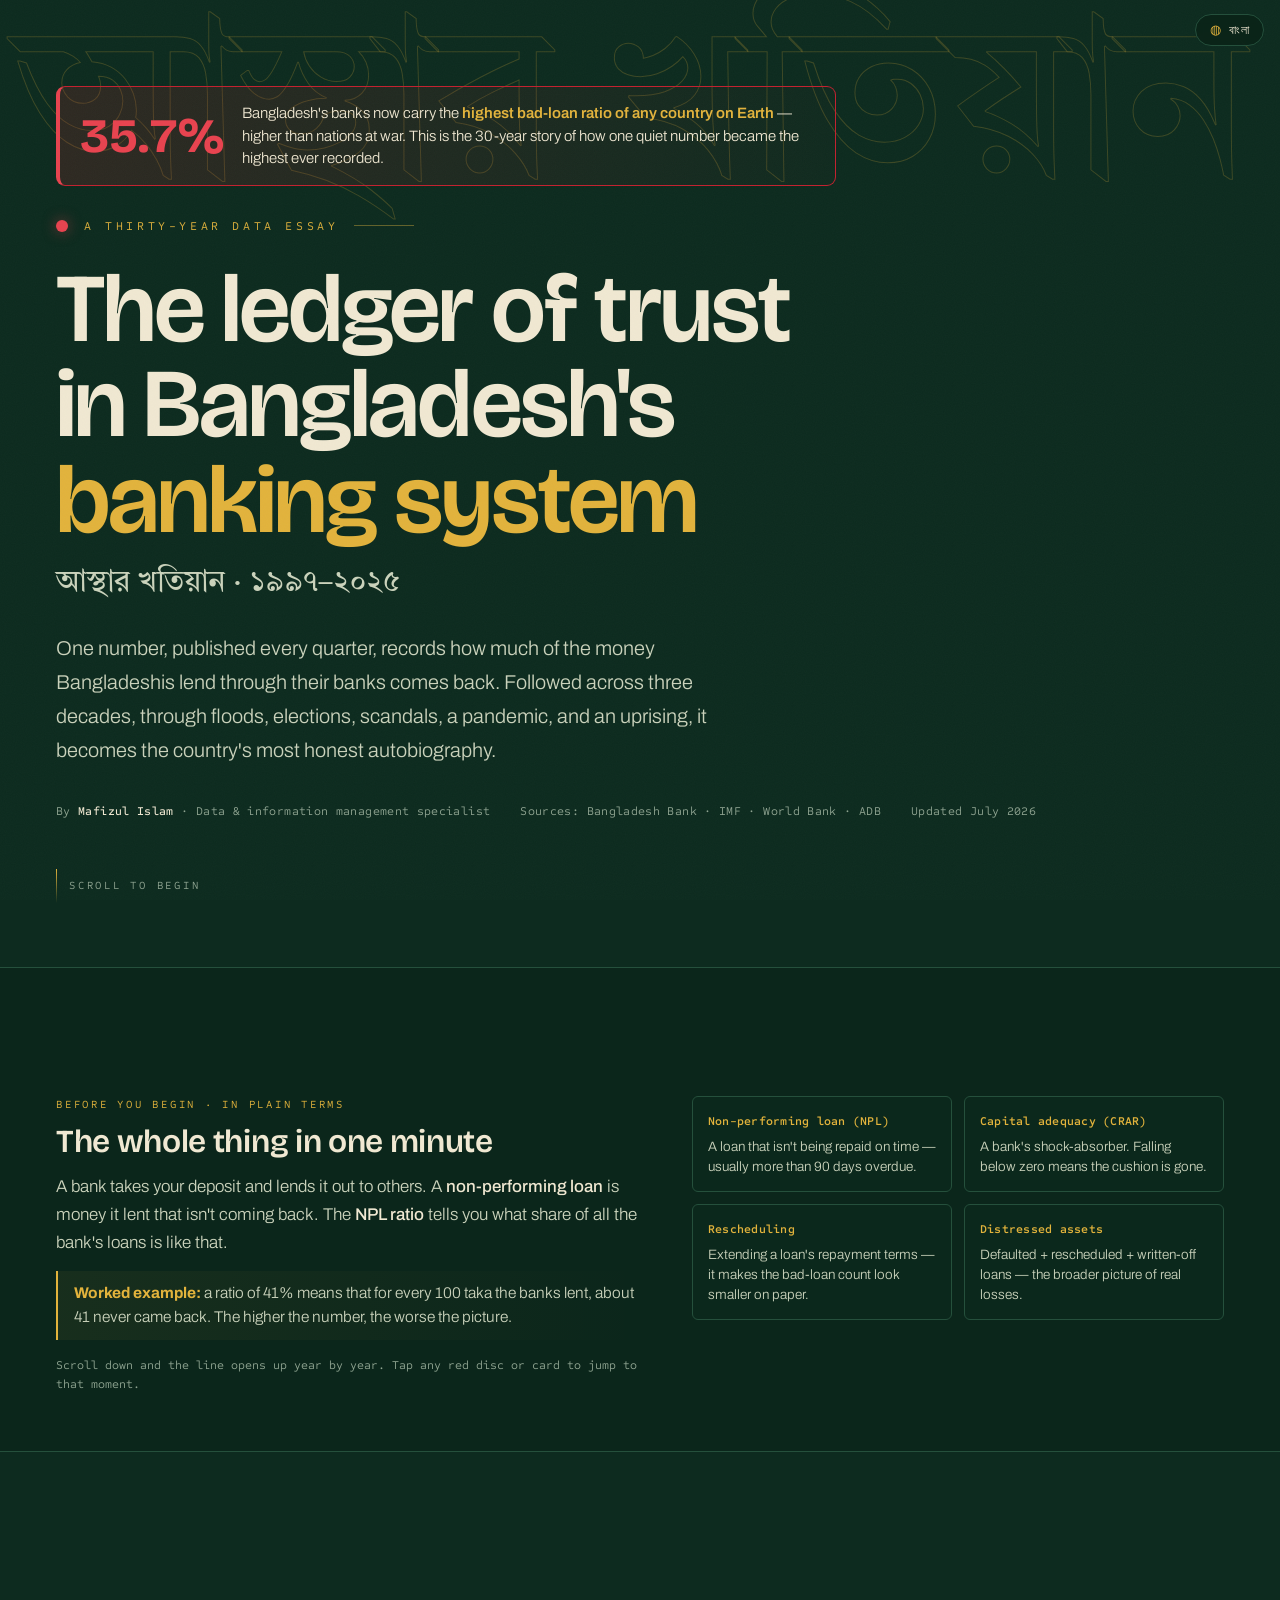
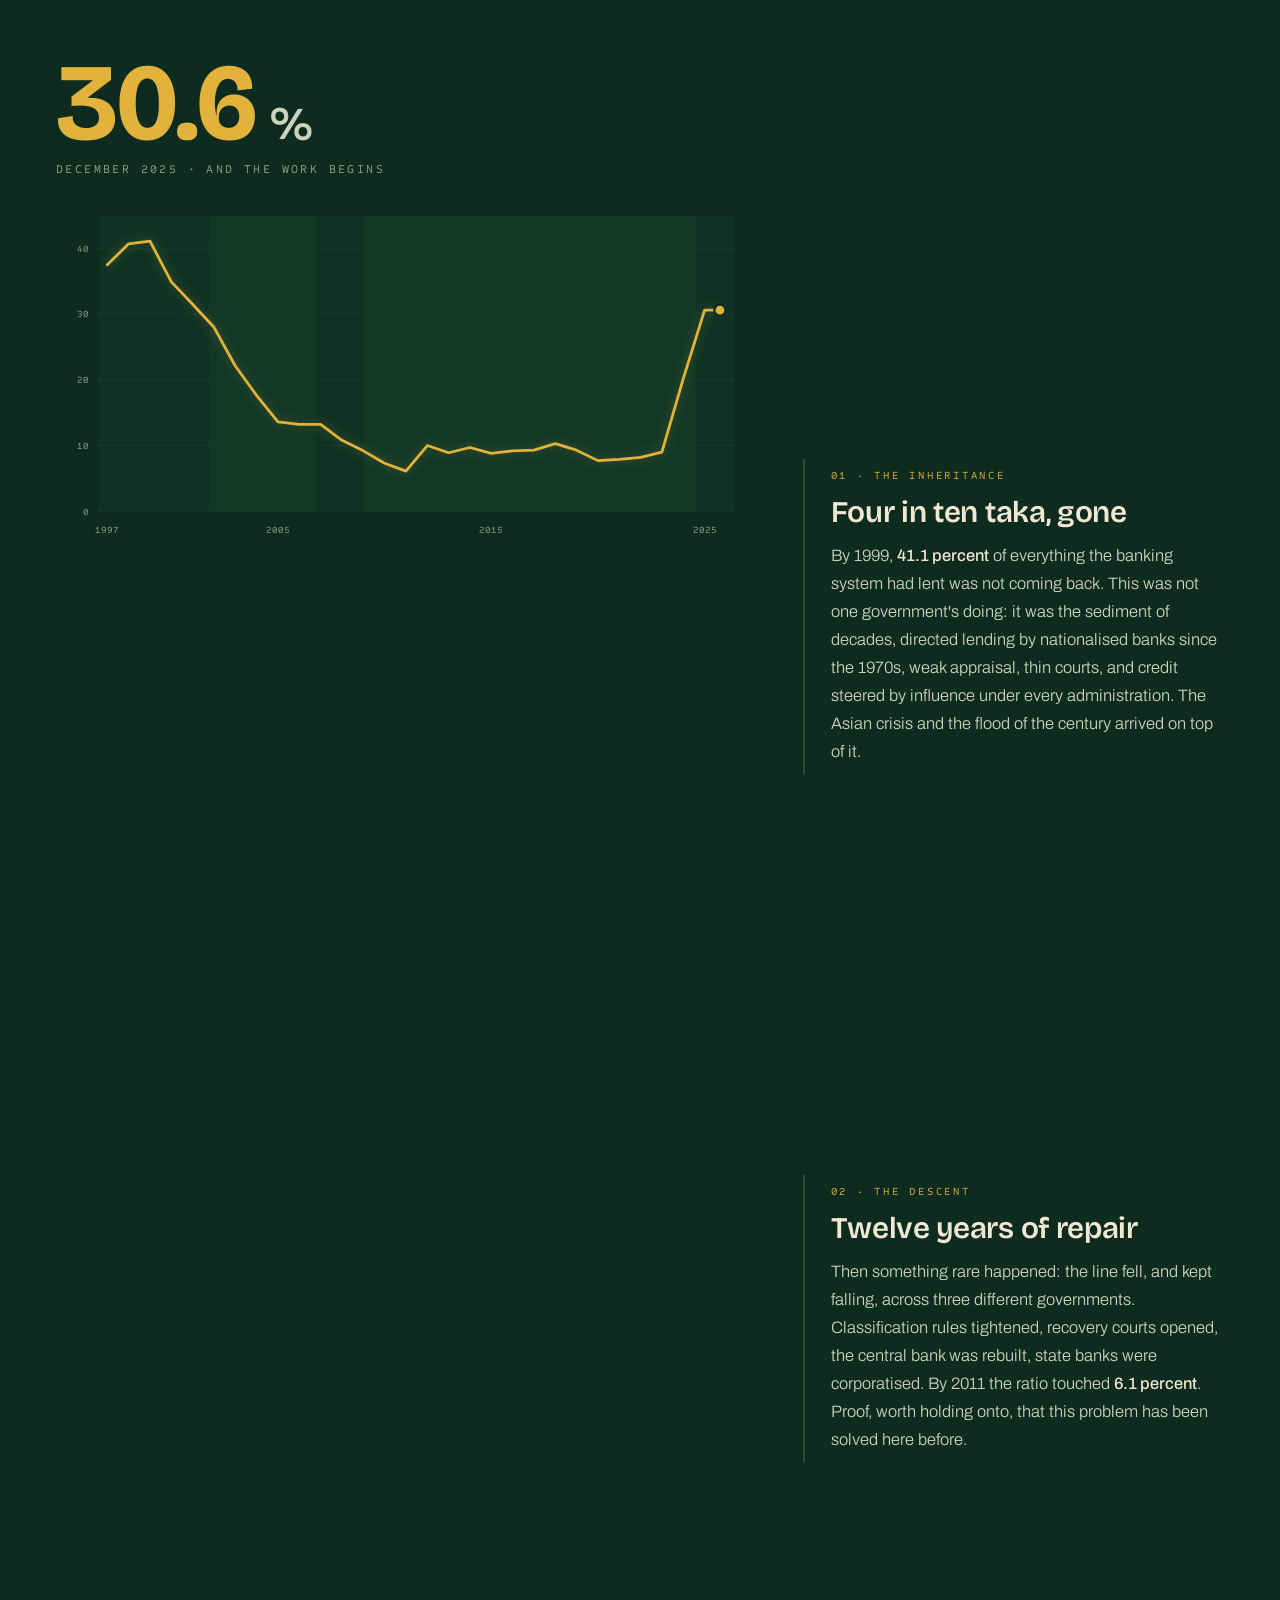
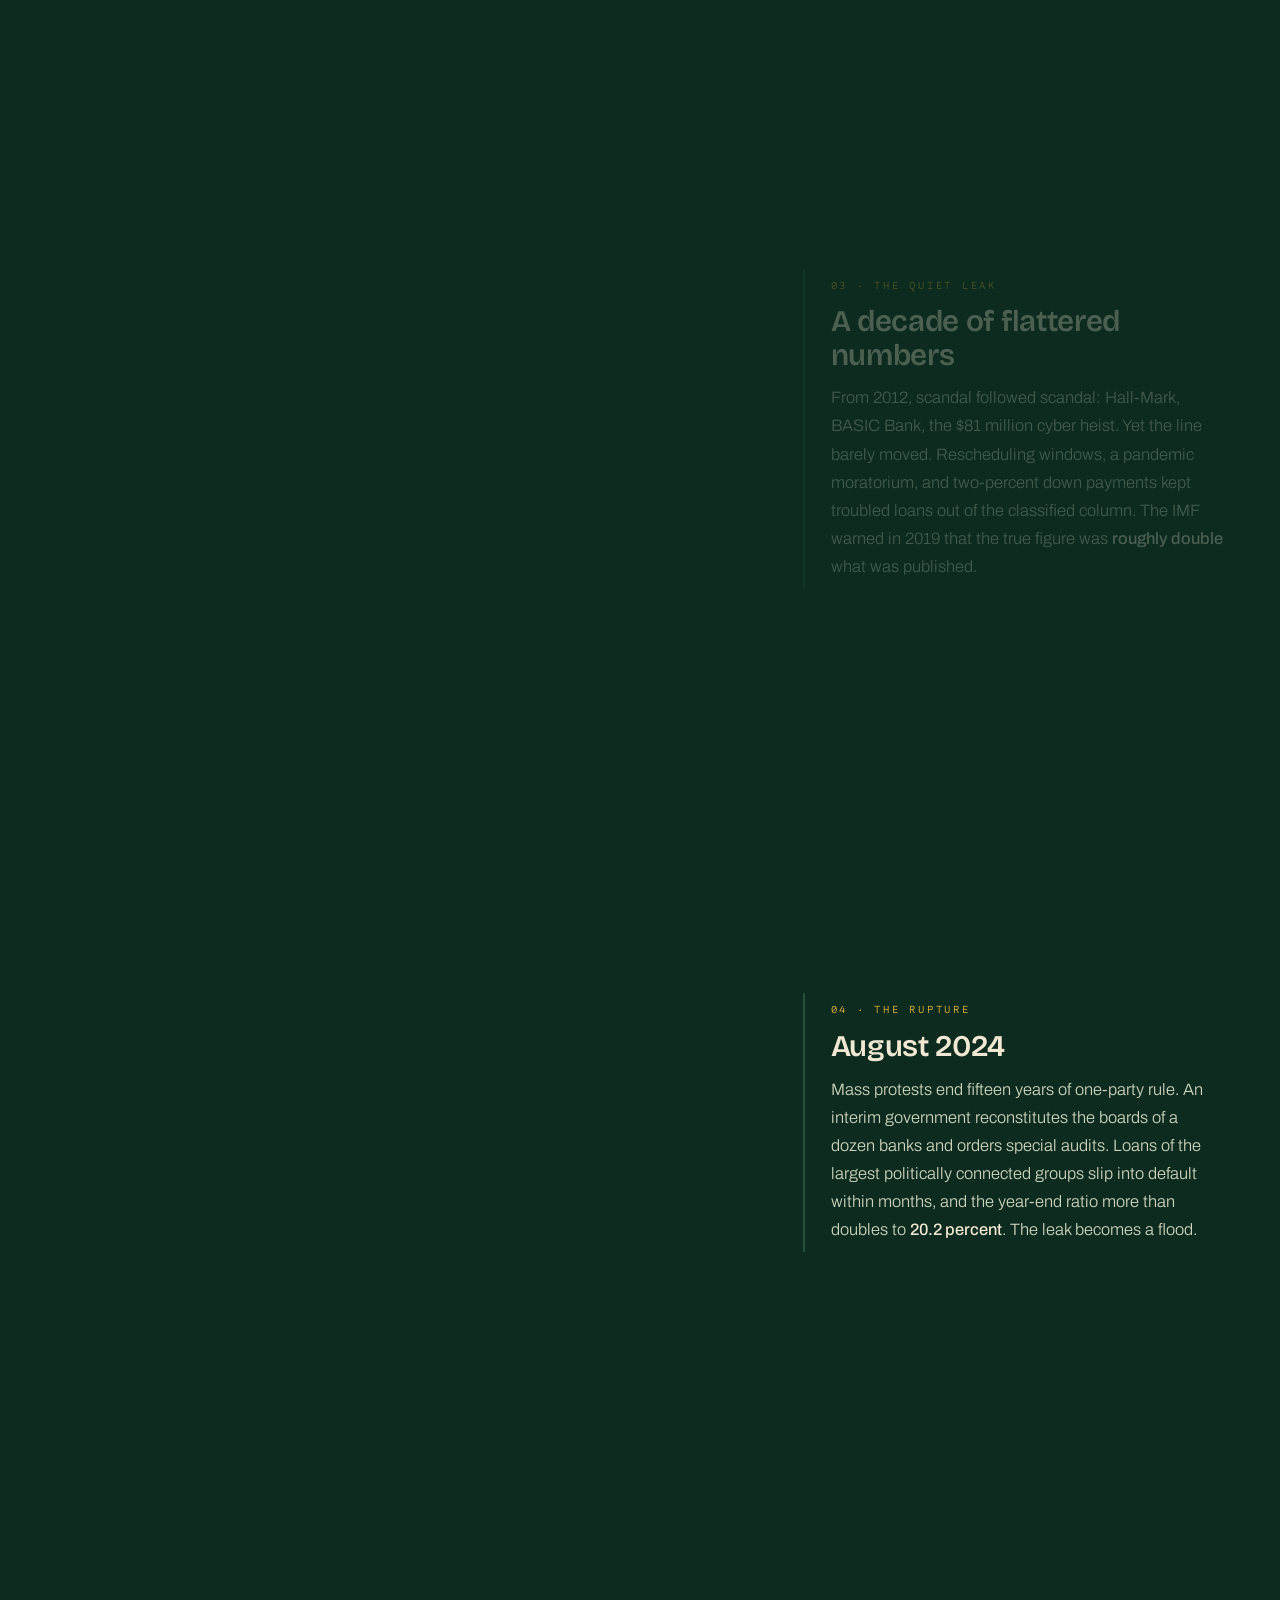
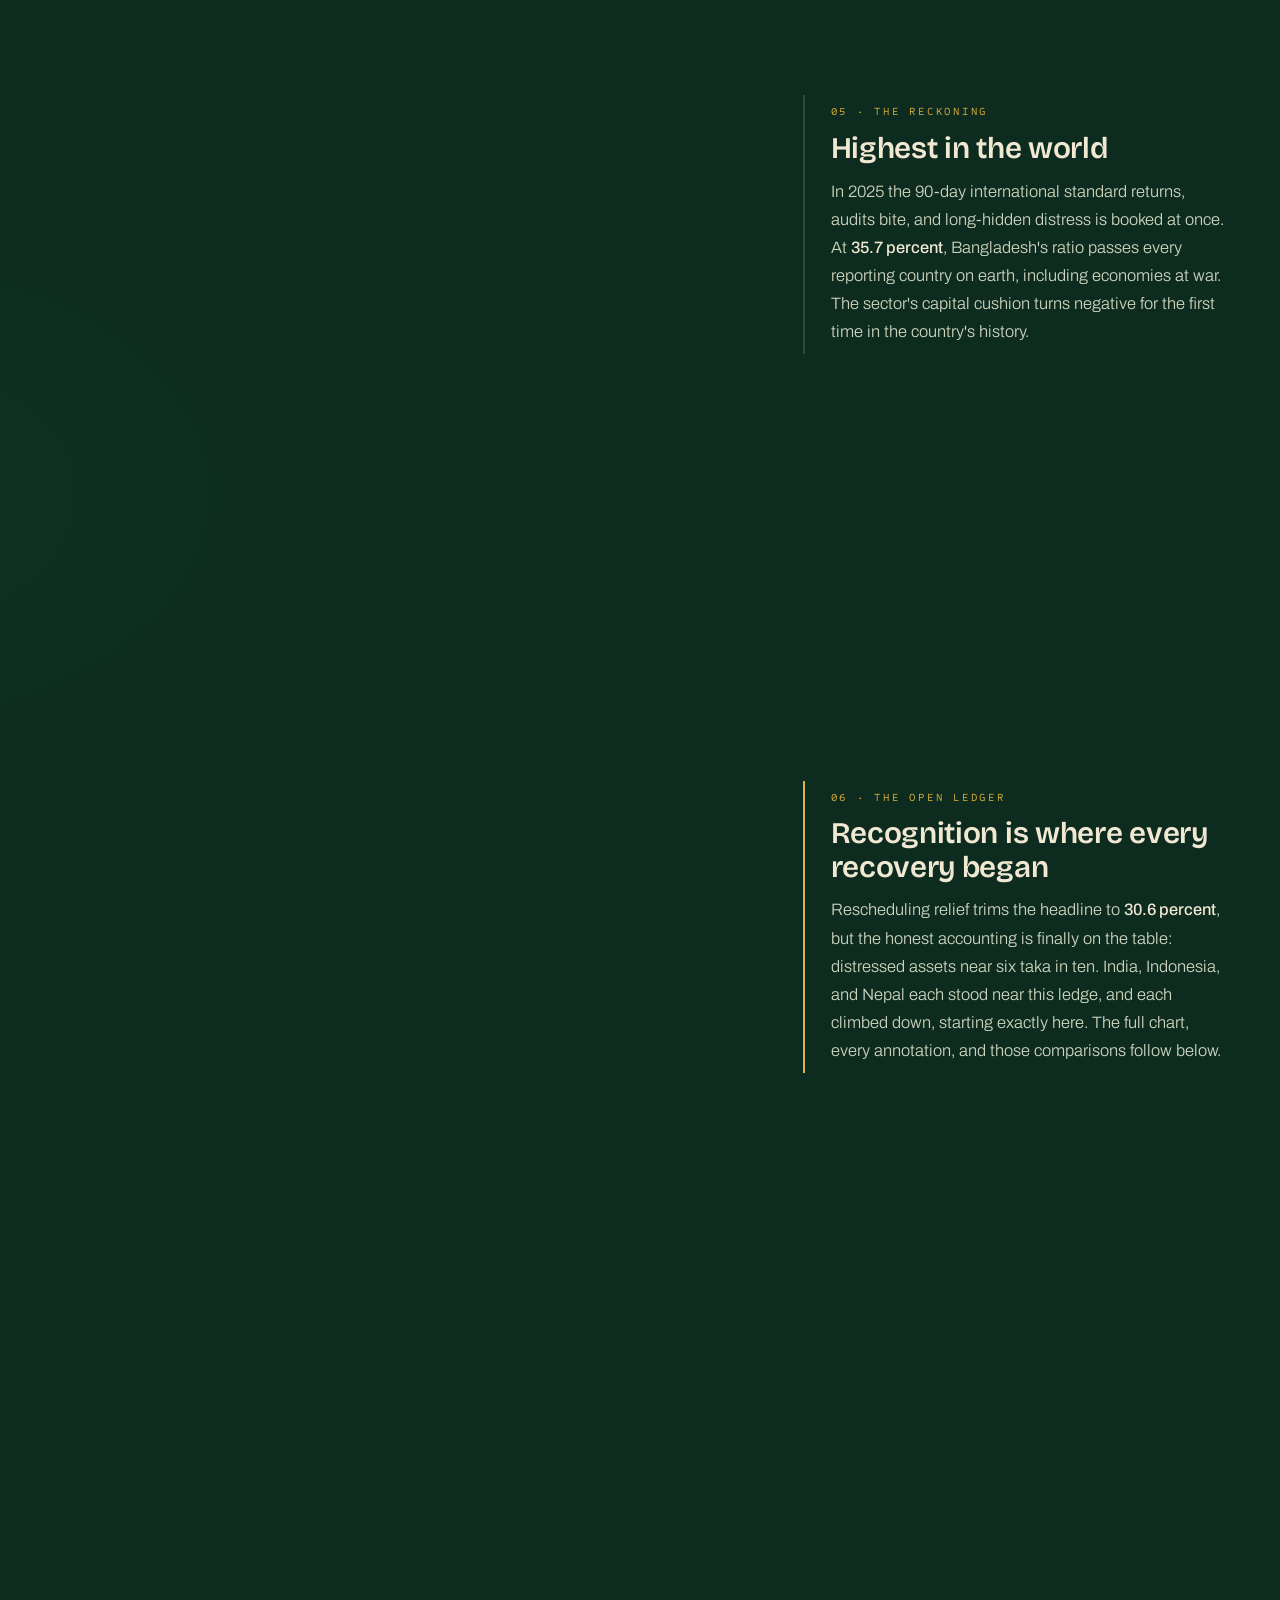
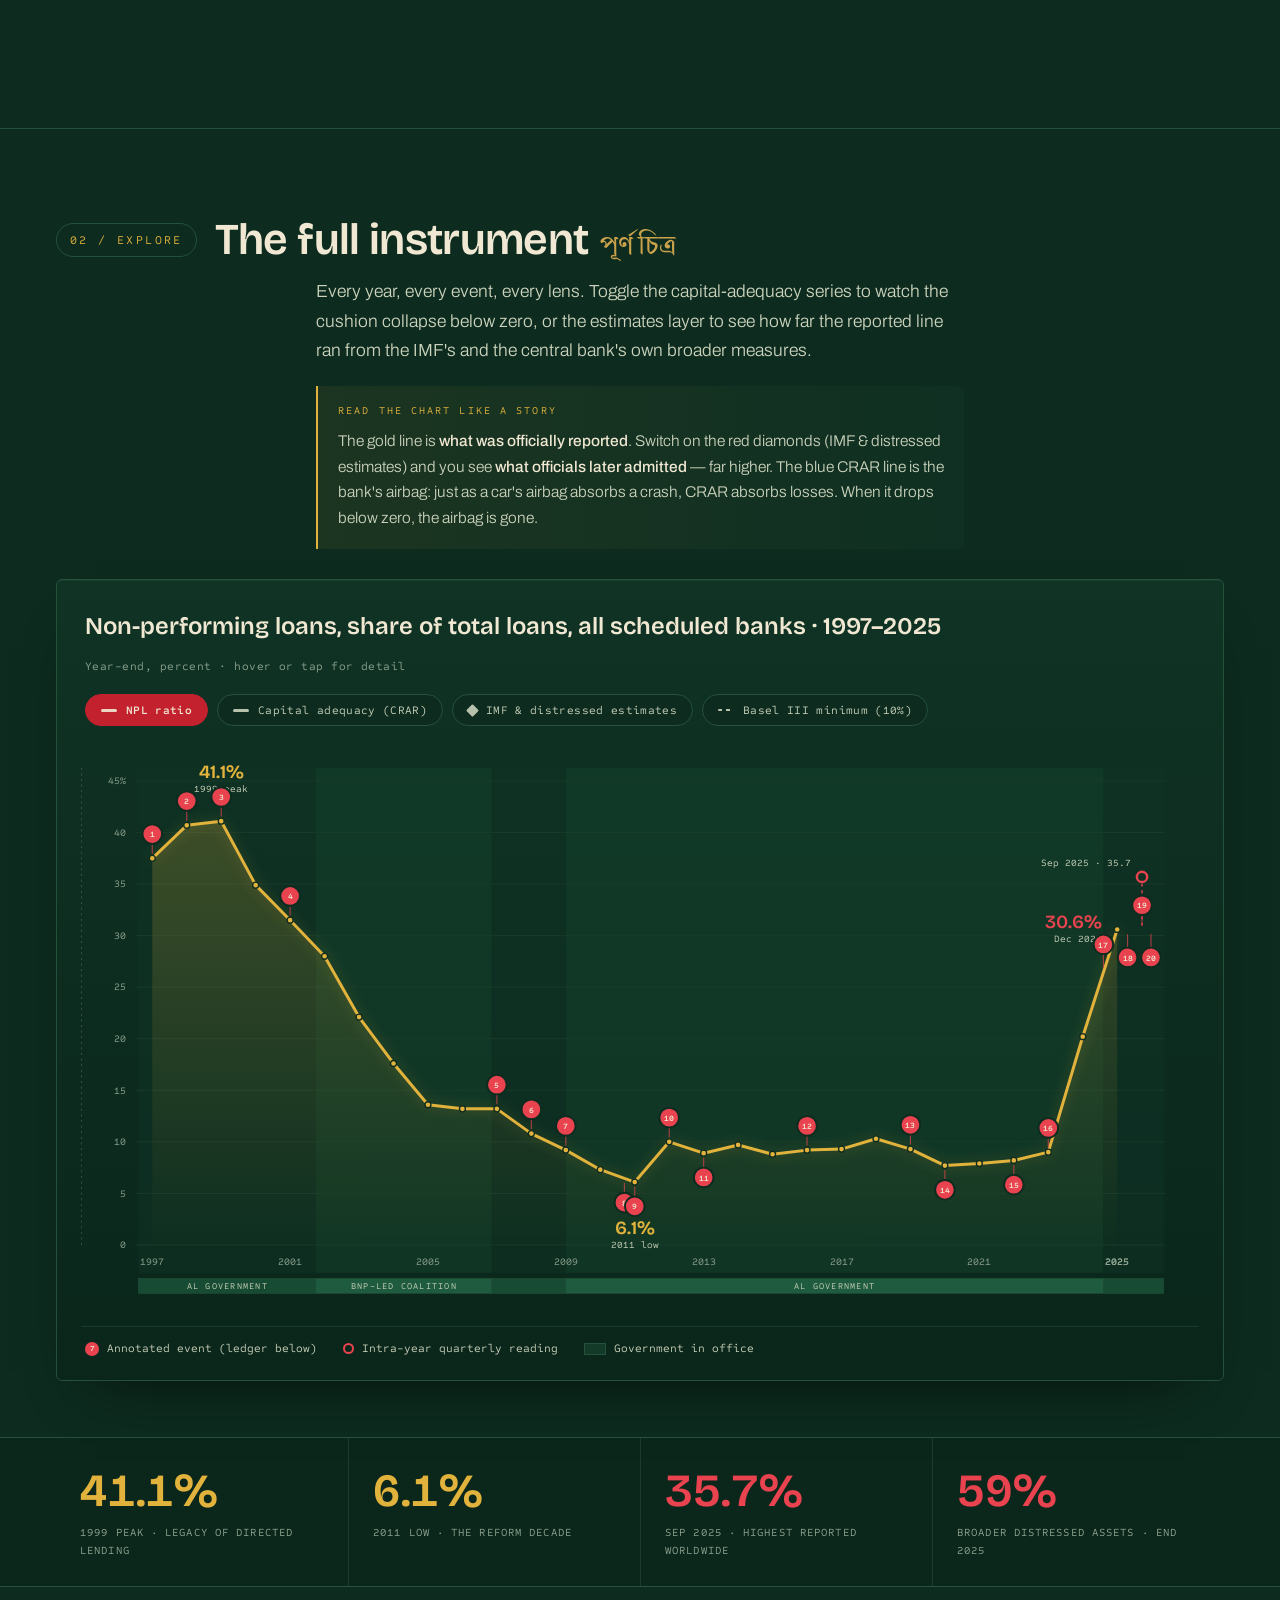
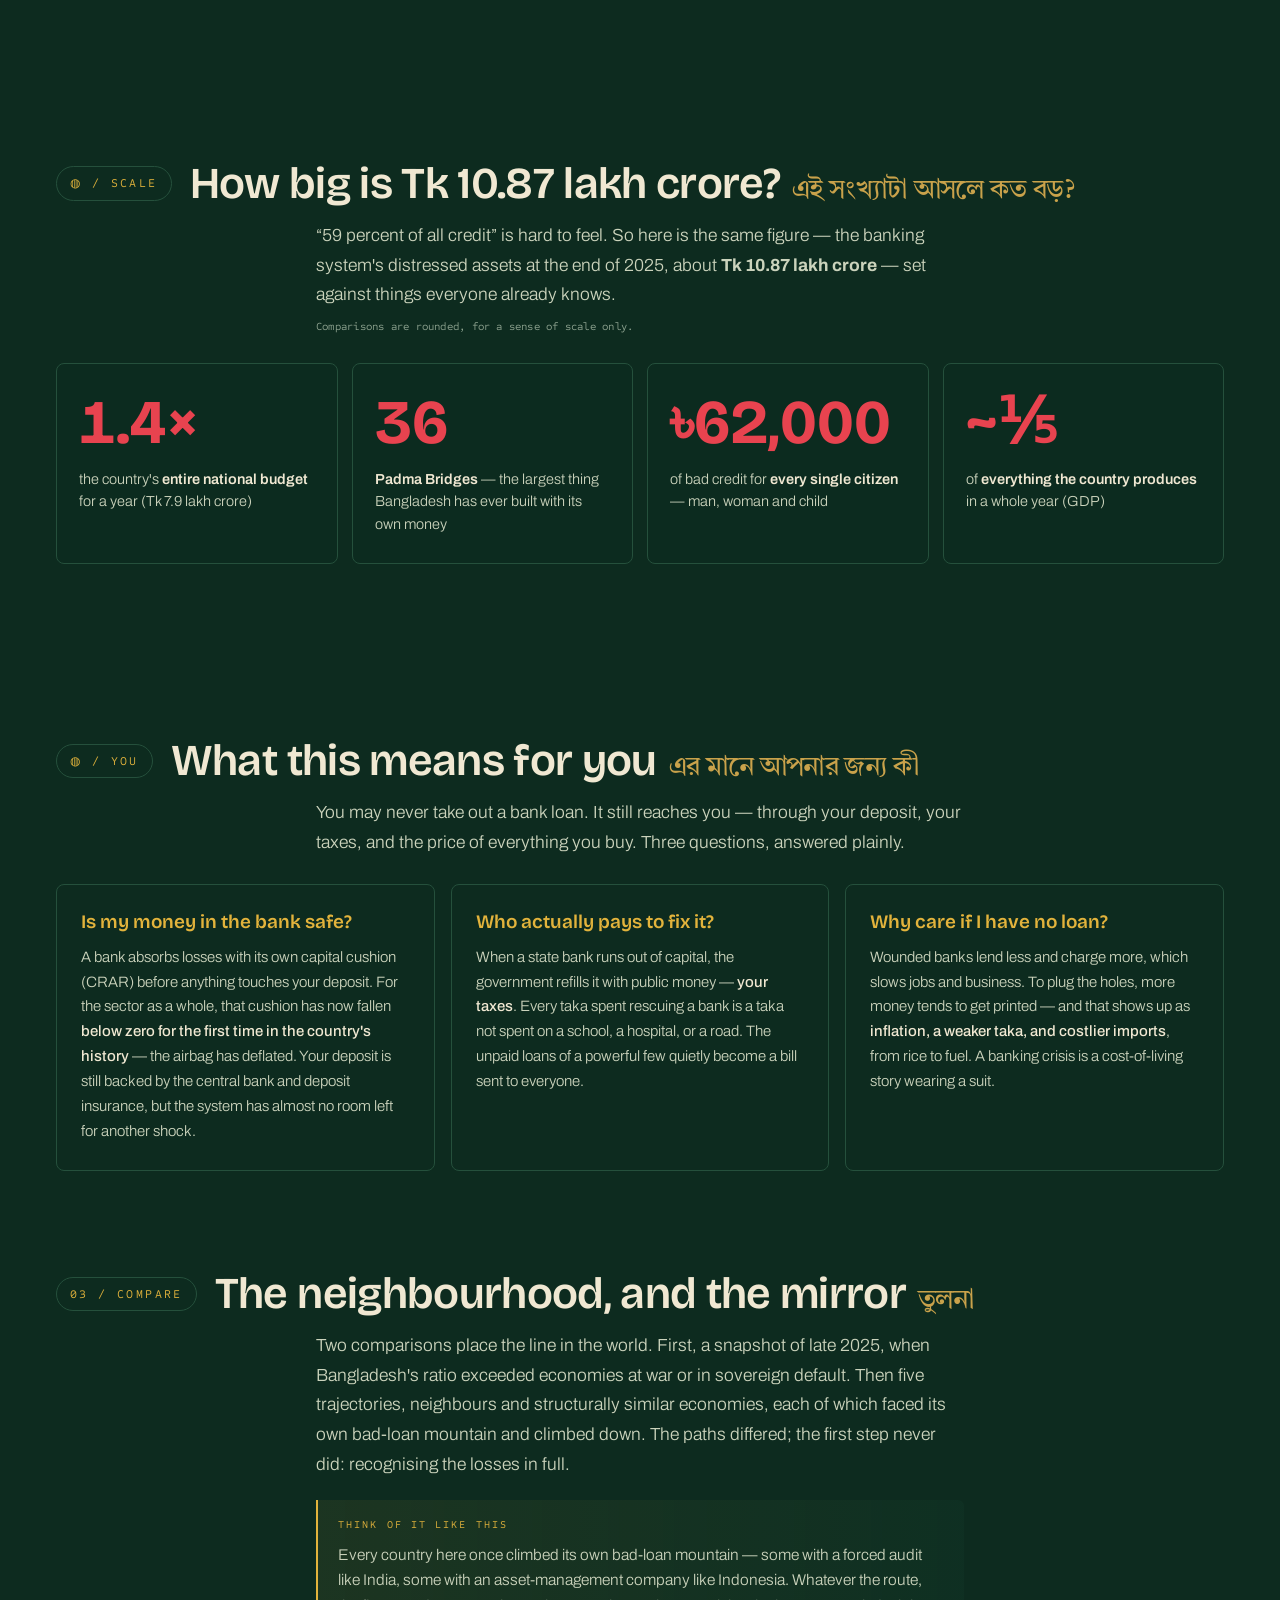
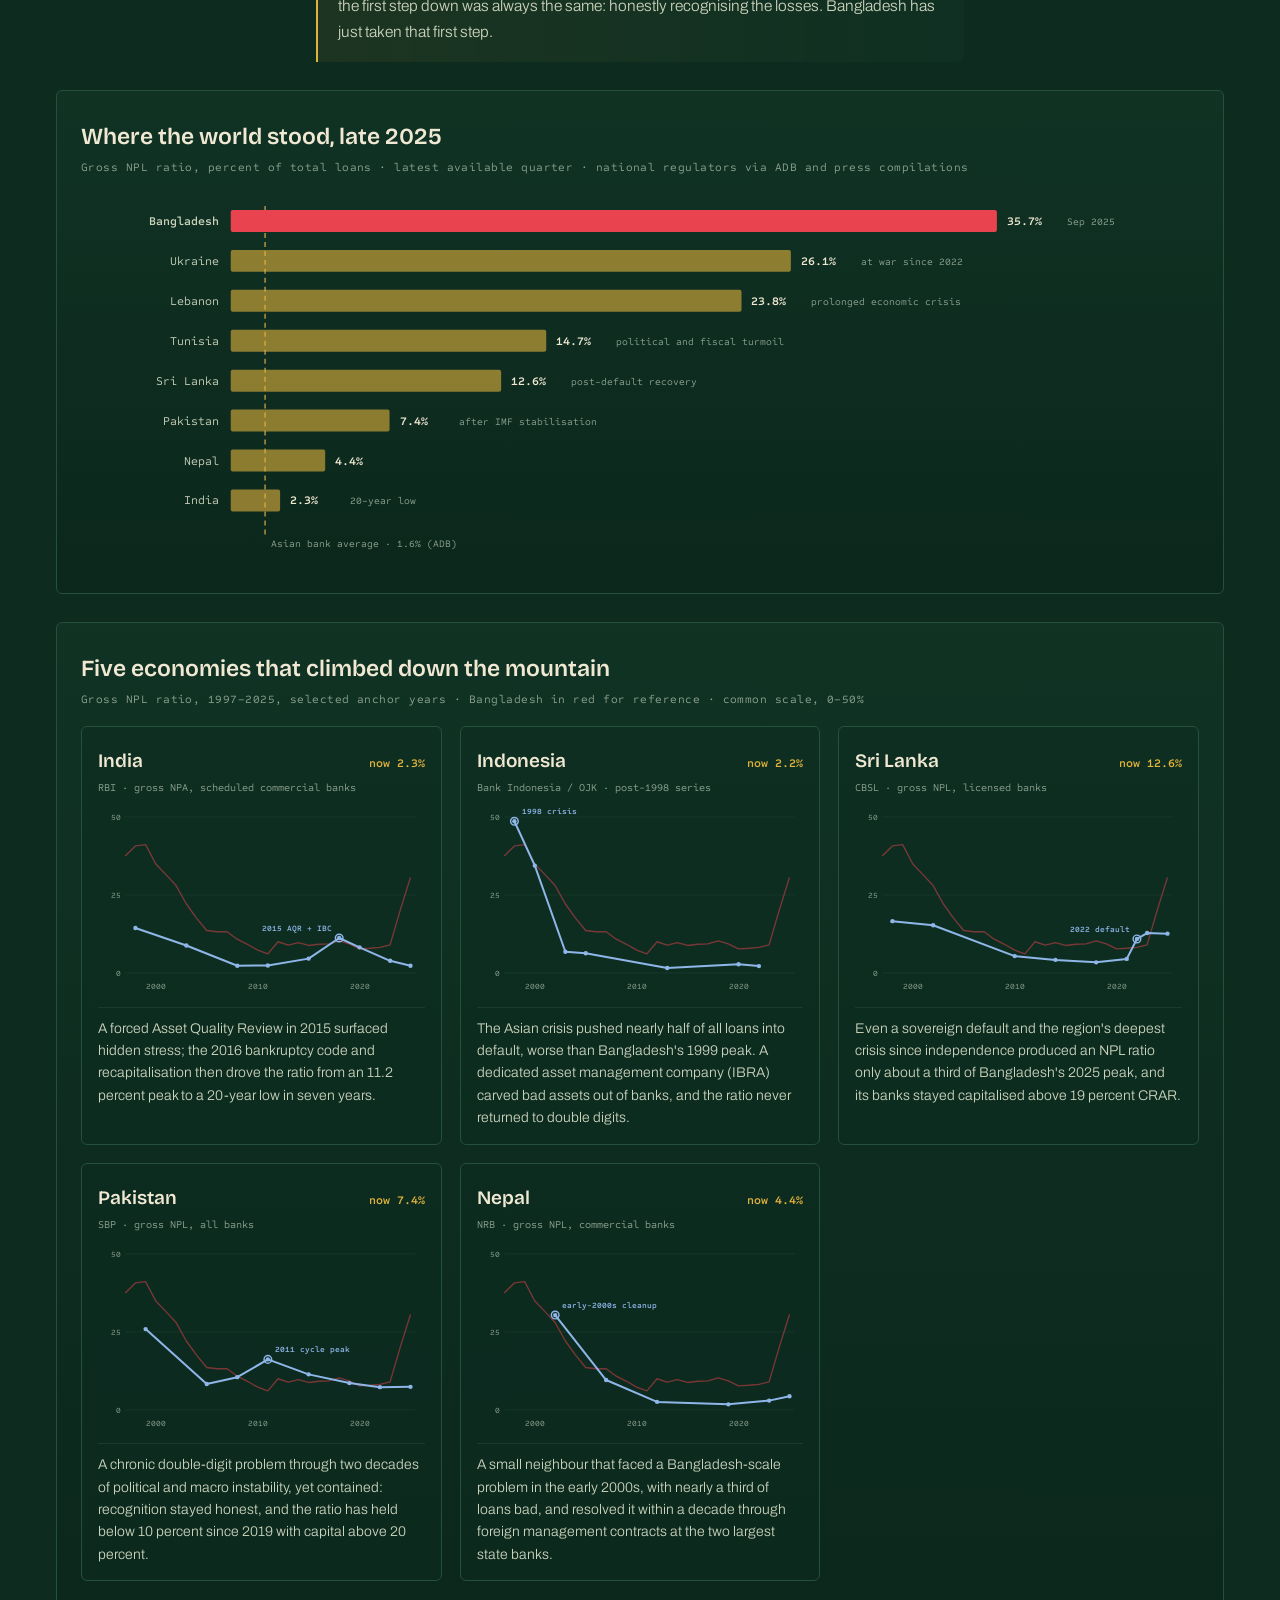
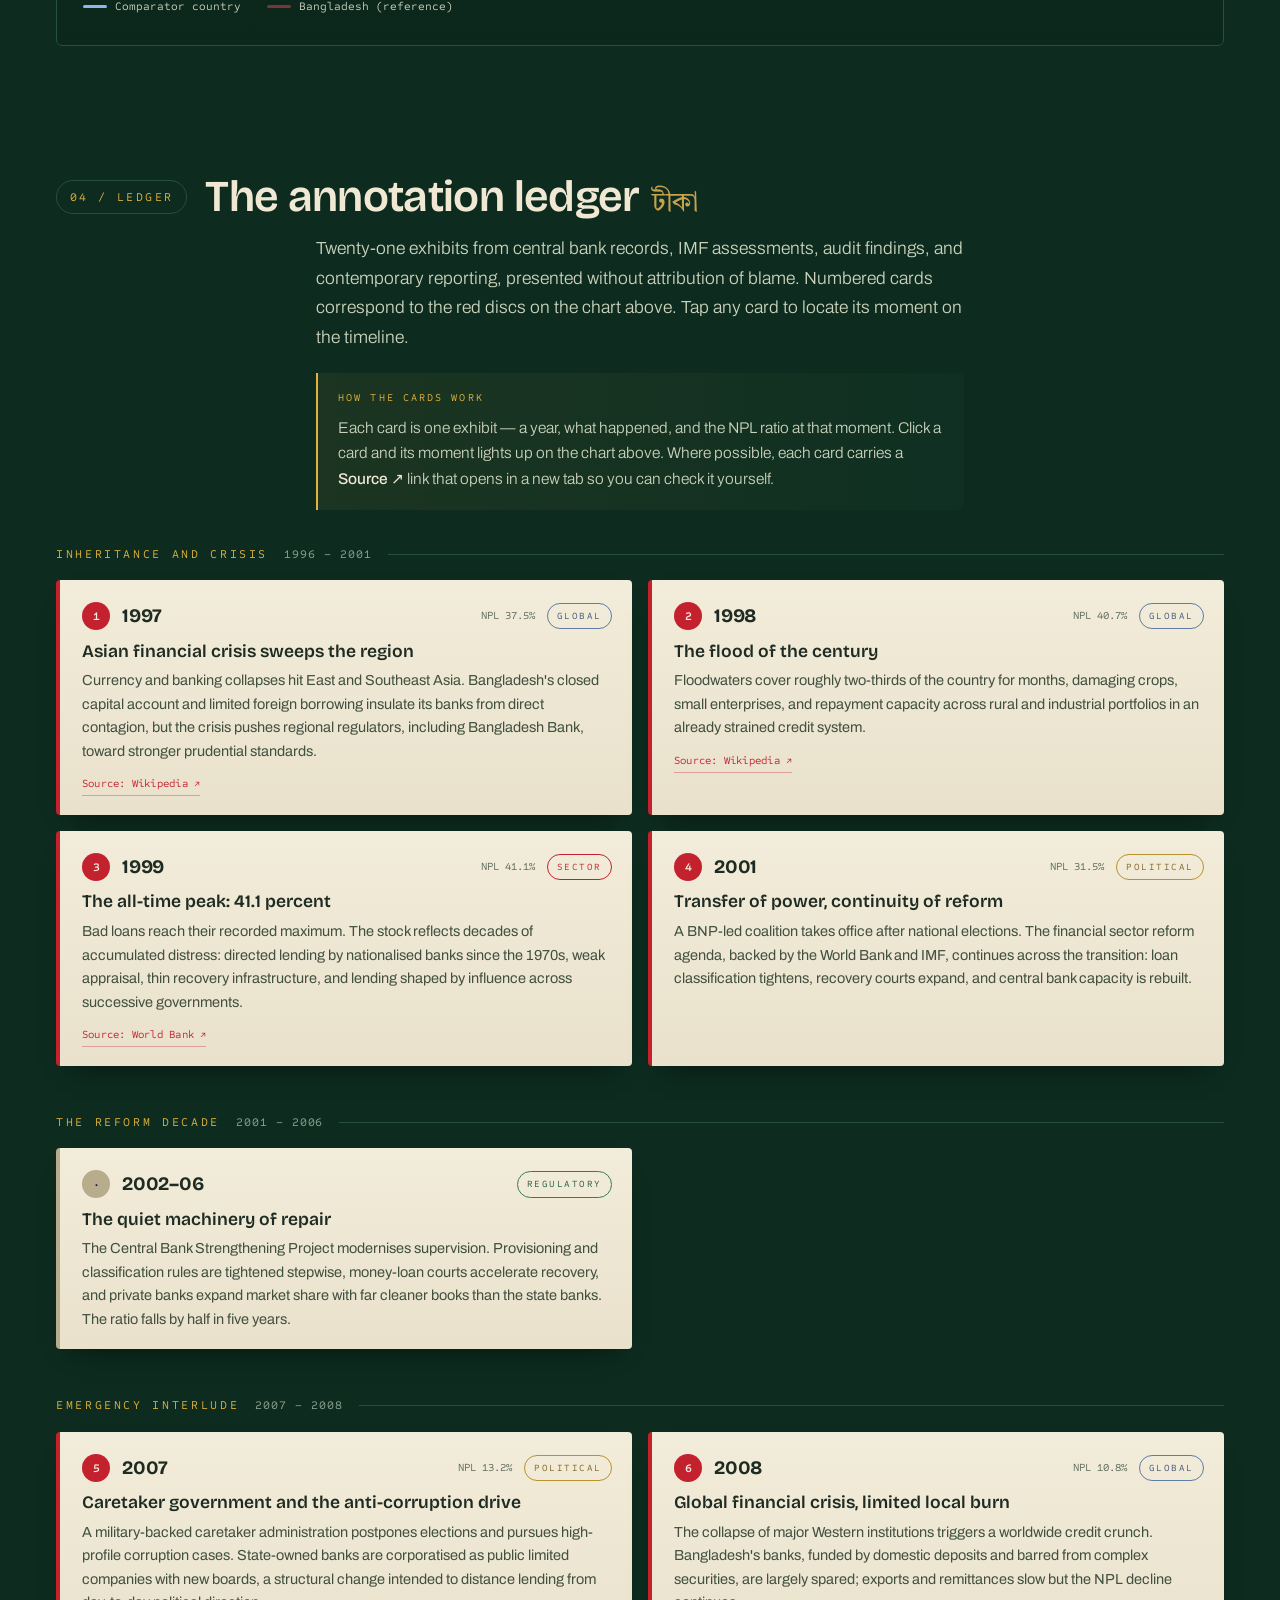
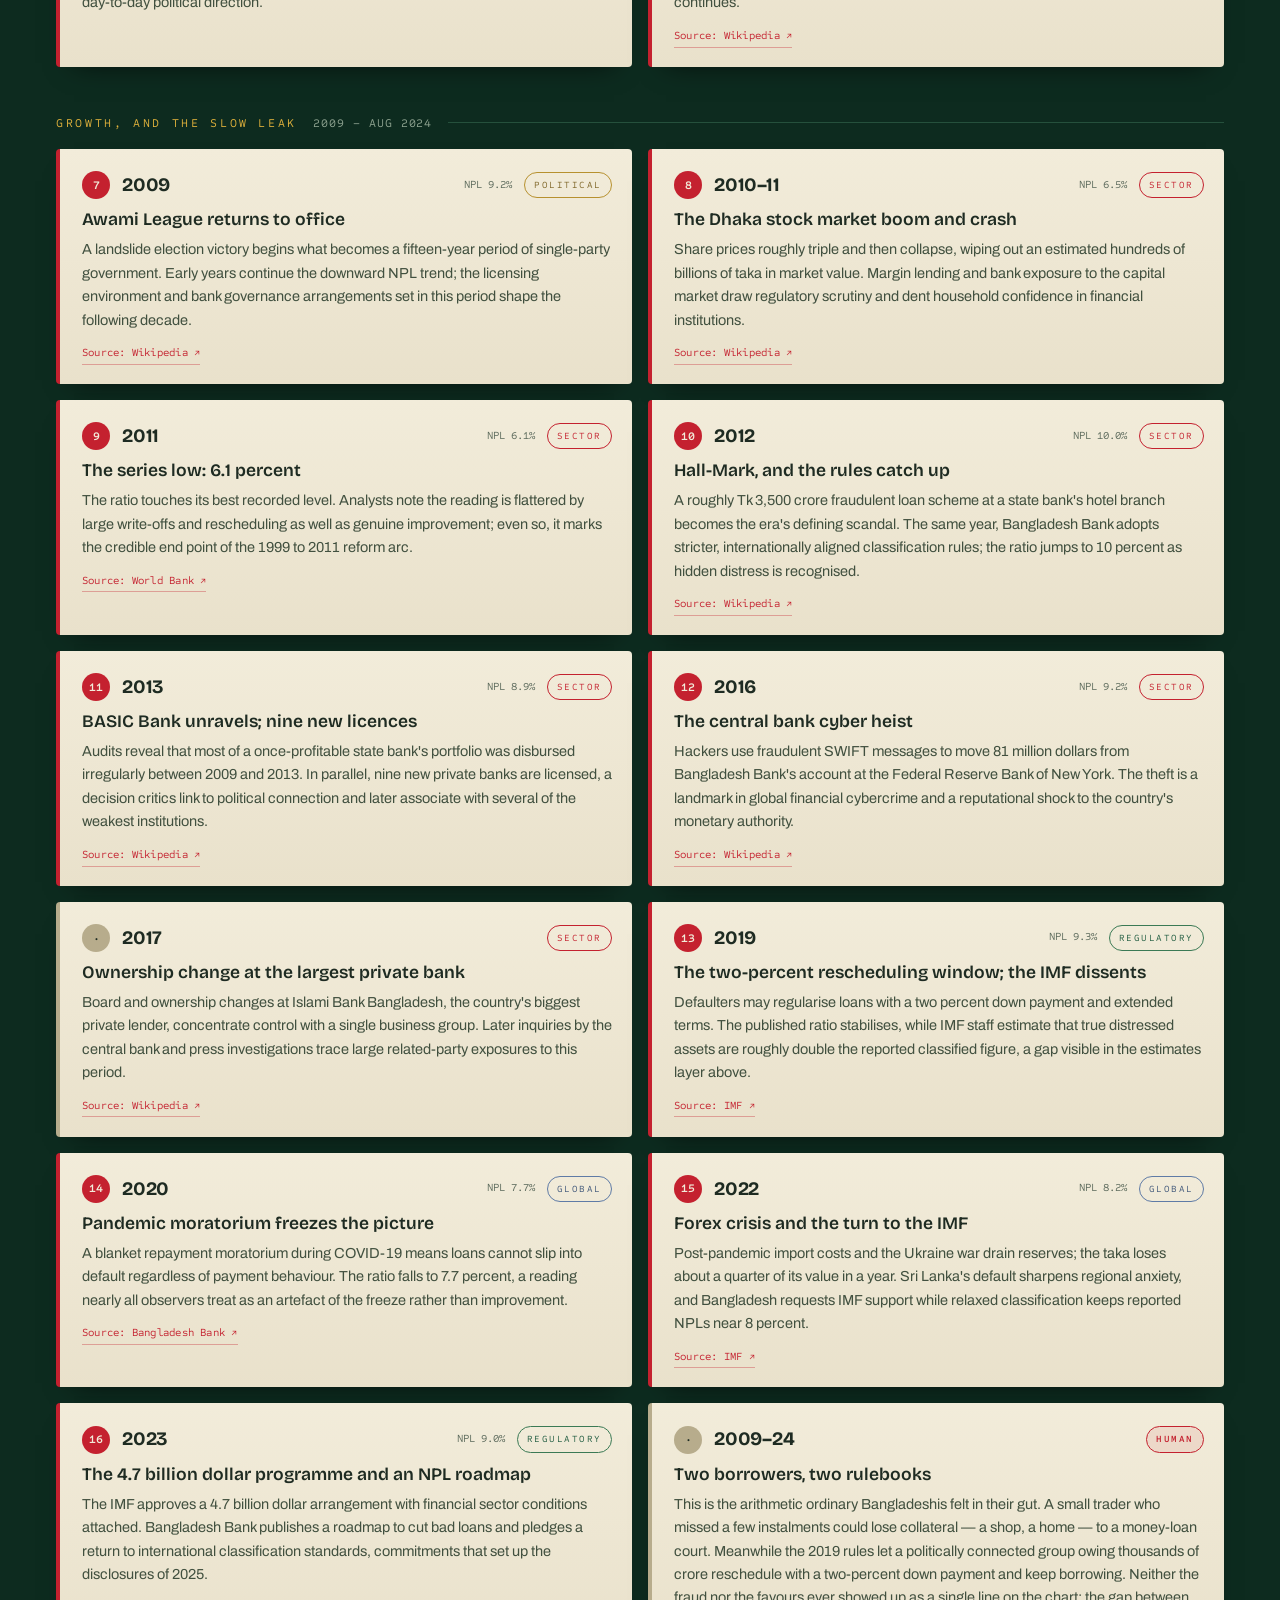
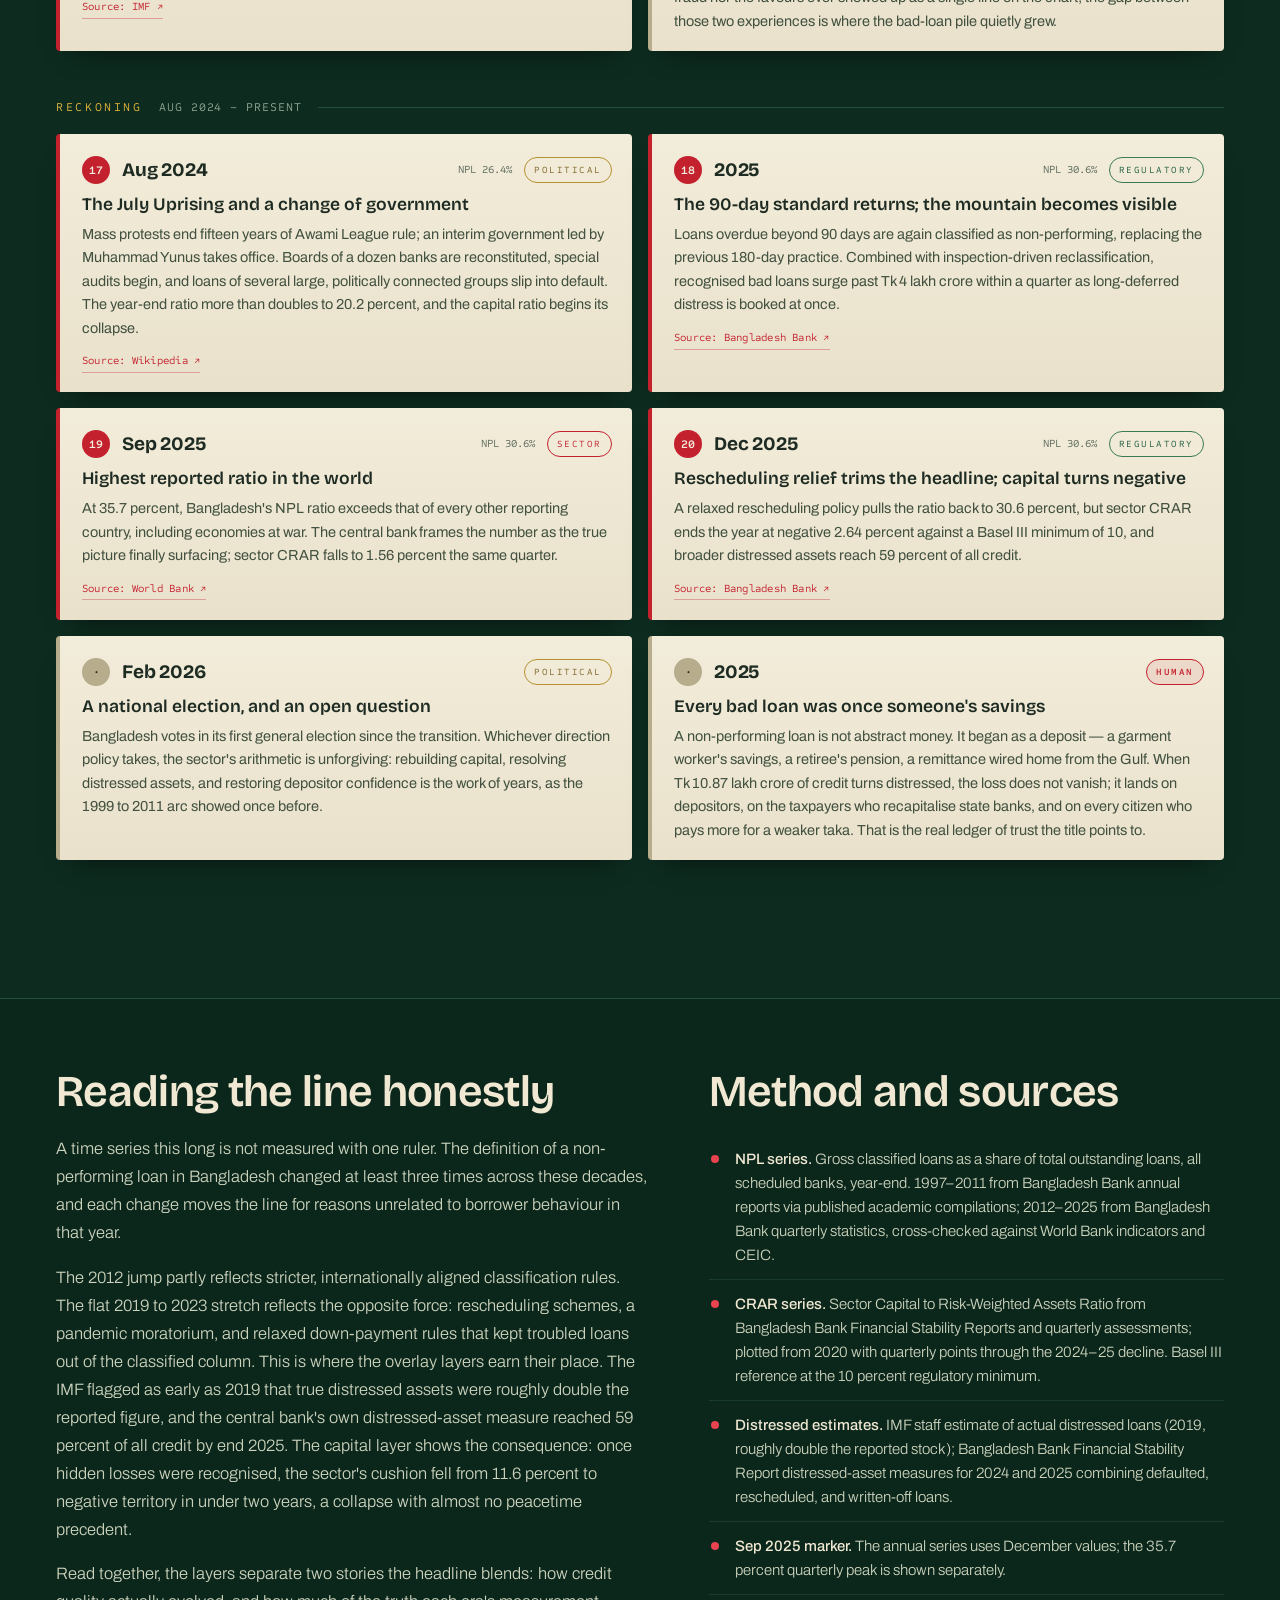
==== index.html @ 8d89ab2c "Make the essay shareable: shock hook, human stakes, and a social kit Add a viral top layer over the " ====
<!DOCTYPE html>
<html lang="en">
<head>
<meta charset="UTF-8" />
<meta name="viewport" content="width=device-width, initial-scale=1.0" />
<title>আস্থার খতিয়ান · The Ledger of Trust</title>
<meta name="description" content="Bangladesh's banks now hold the highest bad-loan ratio of any country on Earth — higher than nations at war. Thirty years of how one quiet number became the highest ever recorded, in a scroll-driven data story." />
<meta name="author" content="Mafizul Islam" />
<link rel="canonical" href="https://mafiatun.github.io/asthar-khotiyan/" />

<!-- Open Graph -->
<meta property="og:type" content="article" />
<meta property="og:site_name" content="The Ledger of Trust" />
<meta property="og:title" content="The most bad loans on Earth — higher than countries at war" />
<meta property="og:description" content="Thirty years of Bangladesh's banks in one number: 41% in 1999, down to 6%, and up to the highest bad-loan ratio ever reported anywhere. A scroll-driven data story — English ⇄ বাংলা." />
<meta property="og:url" content="https://mafiatun.github.io/asthar-khotiyan/" />
<meta property="og:image" content="https://mafiatun.github.io/asthar-khotiyan/assets/og-cover.png" />
<meta property="og:image:alt" content="The Ledger of Trust — Bangladesh's 30-year NPL ratio." />
<meta property="og:locale" content="en_US" />
<meta property="og:locale:alternate" content="bn_BD" />

<!-- Twitter card -->
<meta name="twitter:card" content="summary_large_image" />
<meta name="twitter:title" content="The most bad loans on Earth — higher than countries at war" />
<meta name="twitter:description" content="Thirty years of Bangladesh's banks in one number: 41% in 1999, down to 6%, and up to the highest bad-loan ratio ever reported anywhere. A scroll-driven data story — English ⇄ বাংলা." />
<meta name="twitter:image" content="https://mafiatun.github.io/asthar-khotiyan/assets/og-cover.png" />

<!-- Favicon: a red disc on bottle green -->
<link rel="icon" type="image/svg+xml" href="assets/favicon.svg" />

<link rel="preconnect" href="https://fonts.googleapis.com" />
<link rel="preconnect" href="https://fonts.gstatic.com" crossorigin />
<link href="https://fonts.googleapis.com/css2?family=Bricolage+Grotesque:opsz,wght@12..96,300;12..96,400;12..96,500;12..96,600;12..96,700&family=Archivo:wght@300;400;500;600&family=Sometype+Mono:wght@400;500;600&family=Tiro+Bangla&family=Hind+Siliguri:wght@300;400;500;600;700&display=swap" rel="stylesheet" />
<link rel="stylesheet" href="css/styles.css" />
</head>
<body>
<div id="progress"></div>
<button id="langToggle" class="lang-toggle" type="button" aria-pressed="false" aria-label="Switch language between English and Bangla" title="English / বাংলা"><span class="lt-globe" aria-hidden="true">◍</span><span class="lt-cur">বাংলা</span></button>

<!-- ============ MASTHEAD ============ -->
<header class="mast">
  <div class="bn-ghost" lang="bn" aria-hidden="true">আস্থার খতিয়ান</div>
  <div class="mast-inner">
    <div class="shock" data-i18n="mast.shock"><span class="shock-num">35.7%</span><span class="shock-txt">Bangladesh's banks now carry the <b>highest bad-loan ratio of any country on Earth</b> — higher than nations at war. This is the 30-year story of how one quiet number became the highest ever recorded.</span></div>
    <div class="kicker"><span class="disc"></span><span data-i18n="mast.kicker">A thirty-year data essay</span></div>
    <h1 data-i18n="mast.h1">The ledger of trust in Bangladesh's <em>banking system</em></h1>
    <div class="bn-sub" lang="bn">আস্থার খতিয়ান &middot; ১৯৯৭&ndash;২০২৫</div>
    <p class="dek" data-i18n="mast.dek">One number, published every quarter, records how much of the money Bangladeshis lend through their banks comes back. Followed across three decades, through floods, elections, scandals, a pandemic, and an uprising, it becomes the country's most honest autobiography.</p>
    <div class="byline">
      <span data-i18n="mast.by1">By <b>Mafizul Islam</b> &middot; Data &amp; information management specialist</span>
      <span data-i18n="mast.by2">Sources: Bangladesh Bank &middot; IMF &middot; World Bank &middot; ADB</span>
      <span data-i18n="mast.by3">Updated July 2026</span>
    </div>
    <div class="scroll-cue" data-i18n="mast.cue"><span class="tick"></span>Scroll to begin</div>
  </div>
</header>

<!-- ============ PRIMER (plain-language on-ramp) ============ -->
<section class="primer" id="primer" aria-label="Plain-language introduction">
  <div class="primer-inner">
    <div class="primer-lead-col">
      <div class="primer-kicker" data-i18n="primer.k">Before you begin &middot; in plain terms</div>
      <h2 class="primer-h" data-i18n="primer.h">The whole thing in one minute</h2>
      <p class="primer-lead" data-i18n="primer.lead">A bank takes your deposit and lends it out to others. A <b>non-performing loan</b> is money it lent that isn't coming back. The <b>NPL ratio</b> tells you what share of all the bank's loans is like that.</p>
      <p class="primer-eg" data-i18n="primer.eg"><b>Worked example:</b> a ratio of 41% means that for every 100 taka the banks lent, about 41 never came back. The higher the number, the worse the picture.</p>
      <p class="primer-cue" data-i18n="primer.cue">Scroll down and the line opens up year by year. Tap any red disc or card to jump to that moment.</p>
    </div>
    <div class="primer-terms">
      <div class="term-chip" data-i18n="primer.npl"><b>Non-performing loan (NPL)</b><span>A loan that isn't being repaid on time — usually more than 90 days overdue.</span></div>
      <div class="term-chip" data-i18n="primer.crar"><b>Capital adequacy (CRAR)</b><span>A bank's shock-absorber. Falling below zero means the cushion is gone.</span></div>
      <div class="term-chip" data-i18n="primer.resched"><b>Rescheduling</b><span>Extending a loan's repayment terms — it makes the bad-loan count look smaller on paper.</span></div>
      <div class="term-chip" data-i18n="primer.distressed"><b>Distressed assets</b><span>Defaulted + rescheduled + written-off loans — the broader picture of real losses.</span></div>
    </div>
  </div>
</section>

<!-- ============ SCROLL STORY ============ -->
<div class="story" id="story">
  <div class="story-grid">
    <div class="sticky-pane">
      <div class="story-num"><span id="bignum">41.1</span><span class="pct">%</span></div>
      <div class="story-numlab" id="bignumlab">of all loans non-performing &middot; 1999</div>
      <svg id="storychart" viewBox="0 0 760 380" role="img" aria-label="Animated line of Bangladesh's NPL ratio, revealed era by era as the story scrolls."></svg>
    </div>
    <div class="steps" id="steps">
      <div class="step" data-to="1999.4" data-num="41.1" data-lab="of all loans non-performing · 1999" data-lab-bn="মোট ঋণের খেলাপি অংশ · ১৯৯৯">
        <div class="step-card">
          <div class="step-kicker" data-i18n="step1.k">01 · The inheritance</div>
          <h3 data-i18n="step1.h">Four in ten taka, gone</h3>
          <p data-i18n="step1.p">By 1999, <b>41.1 percent</b> of everything the banking system had lent was not coming back. This was not one government's doing: it was the sediment of decades, directed lending by nationalised banks since the 1970s, weak appraisal, thin courts, and credit steered by influence under every administration. The Asian crisis and the flood of the century arrived on top of it.</p>
        </div>
      </div>
      <div class="step" data-to="2011.4" data-num="6.1" data-lab="the reform decade's low · 2011" data-lab-bn="সংস্কার-দশকের সর্বনিম্ন · ২০১১">
        <div class="step-card">
          <div class="step-kicker" data-i18n="step2.k">02 · The descent</div>
          <h3 data-i18n="step2.h">Twelve years of repair</h3>
          <p data-i18n="step2.p">Then something rare happened: the line fell, and kept falling, across three different governments. Classification rules tightened, recovery courts opened, the central bank was rebuilt, state banks were corporatised. By 2011 the ratio touched <b>6.1 percent</b>. Proof, worth holding onto, that this problem has been solved here before.</p>
        </div>
      </div>
      <div class="step" data-to="2023.4" data-num="9.0" data-lab="reported · 2023 (IMF: roughly double)" data-lab-bn="প্রকাশিত · ২০২৩ (আইএমএফ: প্রায় দ্বিগুণ)">
        <div class="step-card">
          <div class="step-kicker" data-i18n="step3.k">03 · The quiet leak</div>
          <h3 data-i18n="step3.h">A decade of flattered numbers</h3>
          <p data-i18n="step3.p">From 2012, scandal followed scandal: Hall-Mark, BASIC Bank, the $81 million cyber heist. Yet the line barely moved. Rescheduling windows, a pandemic moratorium, and two-percent down payments kept troubled loans out of the classified column. The IMF warned in 2019 that the true figure was <b>roughly double</b> what was published.</p>
        </div>
      </div>
      <div class="step" data-to="2024.9" data-num="20.2" data-lab="December 2024" data-lab-bn="ডিসেম্বর ২০২৪">
        <div class="step-card">
          <div class="step-kicker" data-i18n="step4.k">04 · The rupture</div>
          <h3 data-i18n="step4.h">August 2024</h3>
          <p data-i18n="step4.p">Mass protests end fifteen years of one-party rule. An interim government reconstitutes the boards of a dozen banks and orders special audits. Loans of the largest politically connected groups slip into default within months, and the year-end ratio more than doubles to <b>20.2 percent</b>. The leak becomes a flood.</p>
        </div>
      </div>
      <div class="step" data-to="2025.72" data-num="35.7" data-lab="September 2025 · highest reported ratio on earth" data-lab-bn="সেপ্টেম্বর ২০২৫ · পৃথিবীর সর্বোচ্চ নথিভুক্ত অনুপাত">
        <div class="step-card">
          <div class="step-kicker" data-i18n="step5.k">05 · The reckoning</div>
          <h3 data-i18n="step5.h">Highest in the world</h3>
          <p data-i18n="step5.p">In 2025 the 90-day international standard returns, audits bite, and long-hidden distress is booked at once. At <b>35.7 percent</b>, Bangladesh's ratio passes every reporting country on earth, including economies at war. The sector's capital cushion turns negative for the first time in the country's history.</p>
        </div>
      </div>
      <div class="step" data-to="2025.98" data-num="30.6" data-lab="December 2025 · and the work begins" data-lab-bn="ডিসেম্বর ২০২৫ · এবং কাজ শুরু">
        <div class="step-card">
          <div class="step-kicker" data-i18n="step6.k">06 · The open ledger</div>
          <h3 data-i18n="step6.h">Recognition is where every recovery began</h3>
          <p data-i18n="step6.p">Rescheduling relief trims the headline to <b>30.6 percent</b>, but the honest accounting is finally on the table: distressed assets near six taka in ten. India, Indonesia, and Nepal each stood near this ledge, and each climbed down, starting exactly here. The full chart, every annotation, and those comparisons follow below.</p>
        </div>
      </div>
    </div>
  </div>
</div>

<!-- ============ EXPLORE CHART ============ -->
<section id="explore">
  <div class="sec-head"><span class="sec-no" data-i18n="exp.no">02 / EXPLORE</span><h2><span data-i18n="exp.h2">The full instrument</span><span class="sec-bn" lang="bn">পূর্ণ চিত্র</span></h2></div>
  <div class="sec-intro">
    <p data-i18n="exp.intro">Every year, every event, every lens. Toggle the capital-adequacy series to watch the cushion collapse below zero, or the estimates layer to see how far the reported line ran from the IMF's and the central bank's own broader measures.</p>
  </div>
  <div class="storybox-wrap"><aside class="storybox">
    <div class="storybox-tag" data-i18n="exp.story.h">Read the chart like a story</div>
    <p data-i18n="exp.story.p">The gold line is <b>what was officially reported</b>. Switch on the red diamonds (IMF &amp; distressed estimates) and you see <b>what officials later admitted</b> — far higher. The blue CRAR line is the bank's airbag: just as a car's airbag absorbs a crash, CRAR absorbs losses. When it drops below zero, the airbag is gone.</p>
  </aside></div>
  <div class="chart-shell" id="chart-anchor">
    <div class="chart-card">
      <div class="chart-title-row">
        <div class="chart-title" data-i18n="exp.title">Non-performing loans, share of total loans, all scheduled banks &middot; 1997&ndash;2025</div>
        <div class="chart-sub" data-i18n="exp.sub">Year-end, percent &middot; hover or tap for detail</div>
      </div>
      <div class="layers" role="group" aria-label="Chart layers">
        <button class="layer-btn fixed" aria-pressed="true" disabled><span class="swatch"></span><span data-i18n="exp.b1">NPL ratio</span></button>
        <button class="layer-btn" id="btn-crar" aria-pressed="false"><span class="swatch"></span><span data-i18n="exp.b2">Capital adequacy (CRAR)</span></button>
        <button class="layer-btn" id="btn-dist" aria-pressed="false"><span class="swatch dia"></span><span data-i18n="exp.b3">IMF &amp; distressed estimates</span></button>
        <button class="layer-btn" id="btn-basel" aria-pressed="false"><span class="swatch dash"></span><span data-i18n="exp.b4">Basel III minimum (10%)</span></button>
      </div>
      <svg id="chart" viewBox="0 0 1200 620" role="img" aria-label="Interactive line chart of Bangladesh's NPL ratio from 1997 to 2025 with optional overlays for capital adequacy and distressed-asset estimates, and numbered event annotations."></svg>
      <div class="legend">
        <span><span class="key-disc">7</span><span data-i18n="exp.lg1">Annotated event (ledger below)</span></span>
        <span><span class="key-hollow"></span><span data-i18n="exp.lg2">Intra-year quarterly reading</span></span>
        <span><span class="key-band"></span><span data-i18n="exp.lg3">Government in office</span></span>
      </div>
      <div class="tip" id="tip"></div>
    </div>
  </div>
  <div class="figures">
    <div class="wrap">
      <div class="fig"><div class="num" data-count="41.1">0</div><div class="lab" data-i18n="exp.f1">1999 peak &middot; legacy of directed lending</div></div>
      <div class="fig"><div class="num" data-count="6.1">0</div><div class="lab" data-i18n="exp.f2">2011 low &middot; the reform decade</div></div>
      <div class="fig"><div class="num red" data-count="35.7">0</div><div class="lab" data-i18n="exp.f3">Sep 2025 &middot; highest reported worldwide</div></div>
      <div class="fig"><div class="num red" data-count="59" data-suffix="%">0</div><div class="lab" data-i18n="exp.f4">Broader distressed assets &middot; end 2025</div></div>
    </div>
  </div>
</section>

<!-- ============ SCALE — make the number tangible ============ -->
<section id="scale">
  <div class="sec-head"><span class="sec-no" data-i18n="scale.no">◍ / SCALE</span><h2><span data-i18n="scale.h2">How big is Tk 10.87 lakh crore?</span><span class="sec-bn" lang="bn">এই সংখ্যাটা আসলে কত বড়?</span></h2></div>
  <div class="sec-intro">
    <p data-i18n="scale.intro">&ldquo;59 percent of all credit&rdquo; is hard to feel. So here is the same figure &mdash; the banking system's distressed assets at the end of 2025, about <b>Tk 10.87 lakh crore</b> &mdash; set against things everyone already knows. <span class="scale-note">Comparisons are rounded, for a sense of scale only.</span></p>
  </div>
  <div class="scale-grid wrap">
    <div class="scale-card"><div class="scale-big" data-i18n="scale.n1">1.4&times;</div><div class="scale-lab" data-i18n="scale.c1">the country's <b>entire national budget</b> for a year (Tk 7.9 lakh crore)</div></div>
    <div class="scale-card"><div class="scale-big" data-i18n="scale.n2">36</div><div class="scale-lab" data-i18n="scale.c2"><b>Padma Bridges</b> &mdash; the largest thing Bangladesh has ever built with its own money</div></div>
    <div class="scale-card"><div class="scale-big" data-i18n="scale.n3">&#2547;62,000</div><div class="scale-lab" data-i18n="scale.c3">of bad credit for <b>every single citizen</b> &mdash; man, woman and child</div></div>
    <div class="scale-card"><div class="scale-big" data-i18n="scale.n4">~&frac15;</div><div class="scale-lab" data-i18n="scale.c4">of <b>everything the country produces</b> in a whole year (GDP)</div></div>
  </div>
</section>

<!-- ============ YOU — reader stakes ============ -->
<section id="you">
  <div class="sec-head"><span class="sec-no" data-i18n="you.no">◍ / YOU</span><h2><span data-i18n="you.h2">What this means for you</span><span class="sec-bn" lang="bn">এর মানে আপনার জন্য কী</span></h2></div>
  <div class="sec-intro">
    <p data-i18n="you.intro">You may never take out a bank loan. It still reaches you &mdash; through your deposit, your taxes, and the price of everything you buy. Three questions, answered plainly.</p>
  </div>
  <div class="you-grid wrap">
    <div class="you-card"><div class="you-q" data-i18n="you.q1">Is my money in the bank safe?</div><p data-i18n="you.a1">A bank absorbs losses with its own capital cushion (CRAR) before anything touches your deposit. For the sector as a whole, that cushion has now fallen <b>below zero for the first time in the country's history</b> &mdash; the airbag has deflated. Your deposit is still backed by the central bank and deposit insurance, but the system has almost no room left for another shock.</p></div>
    <div class="you-card"><div class="you-q" data-i18n="you.q2">Who actually pays to fix it?</div><p data-i18n="you.a2">When a state bank runs out of capital, the government refills it with public money &mdash; <b>your taxes</b>. Every taka spent rescuing a bank is a taka not spent on a school, a hospital, or a road. The unpaid loans of a powerful few quietly become a bill sent to everyone.</p></div>
    <div class="you-card"><div class="you-q" data-i18n="you.q3">Why care if I have no loan?</div><p data-i18n="you.a3">Wounded banks lend less and charge more, which slows jobs and business. To plug the holes, more money tends to get printed &mdash; and that shows up as <b>inflation, a weaker taka, and costlier imports</b>, from rice to fuel. A banking crisis is a cost-of-living story wearing a suit.</p></div>
  </div>
</section>

<!-- ============ COMPARISON ============ -->
<section>
  <div class="sec-head"><span class="sec-no" data-i18n="cmp.no">03 / COMPARE</span><h2><span data-i18n="cmp.h2">The neighbourhood, and the mirror</span><span class="sec-bn" lang="bn">তুলনা</span></h2></div>
  <div class="sec-intro">
    <p data-i18n="cmp.intro">Two comparisons place the line in the world. First, a snapshot of late 2025, when Bangladesh's ratio exceeded economies at war or in sovereign default. Then five trajectories, neighbours and structurally similar economies, each of which faced its own bad-loan mountain and climbed down. The paths differed; the first step never did: recognising the losses in full.</p>
  </div>
  <div class="storybox-wrap"><aside class="storybox">
    <div class="storybox-tag" data-i18n="cmp.story.h">Think of it like this</div>
    <p data-i18n="cmp.story.p">Every country here once climbed its own bad-loan mountain — some with a forced audit like India, some with an asset-management company like Indonesia. Whatever the route, the first step down was always the same: honestly recognising the losses. Bangladesh has just taken that first step.</p>
  </aside></div>
  <div class="compare">
    <div class="comp-card">
      <h3 data-i18n="cmp.snap.h">Where the world stood, late 2025</h3>
      <div class="sub" data-i18n="cmp.snap.sub">Gross NPL ratio, percent of total loans &middot; latest available quarter &middot; national regulators via ADB and press compilations</div>
      <svg id="snapshot" viewBox="0 0 1120 380" role="img" aria-label="Bar chart comparing late-2025 NPL ratios: Bangladesh 35.7 percent, Ukraine 26.1, Lebanon 23.8, Tunisia 14.7, Sri Lanka 12.6, Pakistan 7.4, Nepal 4.4, India 2.3, against an Asian average of 1.6."></svg>
    </div>
    <div class="comp-card" style="padding-bottom:24px">
      <h3 data-i18n="cmp.multi.h">Five economies that climbed down the mountain</h3>
      <div class="sub" data-i18n="cmp.multi.sub">Gross NPL ratio, 1997&ndash;2025, selected anchor years &middot; Bangladesh in red for reference &middot; common scale, 0&ndash;50%</div>
      <div class="multiples" id="multiples"></div>
      <div class="comp-legend">
        <span><span class="kl" style="background:var(--blue)"></span><span data-i18n="cmp.lg1">Comparator country</span></span>
        <span><span class="kl" style="background:var(--red);opacity:.5"></span><span data-i18n="cmp.lg2">Bangladesh (reference)</span></span>
      </div>
    </div>
  </div>
</section>

<!-- ============ LEDGER ============ -->
<section>
  <div class="sec-head"><span class="sec-no" data-i18n="led.no">04 / LEDGER</span><h2><span data-i18n="led.h2">The annotation ledger</span><span class="sec-bn" lang="bn">টীকা</span></h2></div>
  <div class="sec-intro">
    <p data-i18n="led.intro">Twenty-one exhibits from central bank records, IMF assessments, audit findings, and contemporary reporting, presented without attribution of blame. Numbered cards correspond to the red discs on the chart above. Tap any card to locate its moment on the timeline.</p>
  </div>
  <div class="storybox-wrap"><aside class="storybox">
    <div class="storybox-tag" data-i18n="led.story.h">How the cards work</div>
    <p data-i18n="led.story.p">Each card is one exhibit — a year, what happened, and the NPL ratio at that moment. Click a card and its moment lights up on the chart above. Where possible, each card carries a <b>Source ↗</b> link that opens in a new tab so you can check it yourself.</p>
  </aside></div>
  <div class="ledger" id="ledger"></div>
</section>

<!-- ============ HOW TO READ / METHOD ============ -->
<div class="reading">
  <div class="grid">
    <div>
      <h2 data-i18n="read.h1">Reading the line honestly</h2>
      <p data-i18n="read.p1">A time series this long is not measured with one ruler. The definition of a non-performing loan in Bangladesh changed at least three times across these decades, and each change moves the line for reasons unrelated to borrower behaviour in that year.</p>
      <p data-i18n="read.p2">The 2012 jump partly reflects stricter, internationally aligned classification rules. The flat 2019 to 2023 stretch reflects the opposite force: rescheduling schemes, a pandemic moratorium, and relaxed down-payment rules that kept troubled loans out of the classified column. This is where the overlay layers earn their place. The IMF flagged as early as 2019 that true distressed assets were roughly double the reported figure, and the central bank's own distressed-asset measure reached 59 percent of all credit by end 2025. The capital layer shows the consequence: once hidden losses were recognised, the sector's cushion fell from 11.6 percent to negative territory in under two years, a collapse with almost no peacetime precedent.</p>
      <p data-i18n="read.p3">Read together, the layers separate two stories the headline blends: how credit quality actually evolved, and how much of the truth each era's measurement regime allowed to be seen.</p>

      <div class="glossary">
        <h3 data-i18n="gloss.h">Glossary &middot; in plain terms</h3>
        <ul>
          <li data-i18n="gloss.npl"><b>Non-performing loan (NPL)</b> A loan that isn't coming back — usually more than 90 days overdue, or otherwise unlikely to be repaid. <i>Example:</i> lending 100 taka and not getting 41 of it back.</li>
          <li data-i18n="gloss.crar"><b>Capital adequacy ratio (CRAR)</b> How much of its own capital a bank holds against its risks — the cushion for absorbing losses. Basel III sets a 10% floor; below zero means the cushion is exhausted.</li>
          <li data-i18n="gloss.classified"><b>Classified loans</b> The loans officials formally mark as non-performing under the rules. When the rules change, this number changes too.</li>
          <li data-i18n="gloss.resched"><b>Rescheduling</b> Relaxing a loan's timeline or terms so it counts as "current" again. It lowers the reported NPL ratio on paper, not the real risk.</li>
          <li data-i18n="gloss.distressed"><b>Distressed assets</b> Defaulted + rescheduled + written-off loans together — a broader measure of the real problem, often far larger than reported NPLs.</li>
          <li data-i18n="gloss.provision"><b>Provisioning</b> Money a bank sets aside against expected losses. Setting aside too little makes profit look bigger but hides the risk.</li>
        </ul>
      </div>
    </div>
    <div>
      <h2 data-i18n="read.h2">Method and sources</h2>
      <ul>
        <li data-i18n="read.li1"><b>NPL series.</b> Gross classified loans as a share of total outstanding loans, all scheduled banks, year-end. 1997&ndash;2011 from Bangladesh Bank annual reports via published academic compilations; 2012&ndash;2025 from Bangladesh Bank quarterly statistics, cross-checked against World Bank indicators and CEIC.</li>
        <li data-i18n="read.li2"><b>CRAR series.</b> Sector Capital to Risk-Weighted Assets Ratio from Bangladesh Bank Financial Stability Reports and quarterly assessments; plotted from 2020 with quarterly points through the 2024&ndash;25 decline. Basel III reference at the 10 percent regulatory minimum.</li>
        <li data-i18n="read.li3"><b>Distressed estimates.</b> IMF staff estimate of actual distressed loans (2019, roughly double the reported stock); Bangladesh Bank Financial Stability Report distressed-asset measures for 2024 and 2025 combining defaulted, rescheduled, and written-off loans.</li>
        <li data-i18n="read.li4"><b>Sep 2025 marker.</b> The annual series uses December values; the 35.7 percent quarterly peak is shown separately.</li>
        <li data-i18n="read.li5"><b>Cross-country data.</b> Late-2025 snapshot from national regulators as compiled by the ADB NPL Watch and press analyses. Trajectory panels use anchor years from the RBI, SBP, CBSL, Bank Indonesia and OJK, NRB, and the World Bank NPL indicator; values between anchors are linearly connected and definitions vary across regimes, so panels are best read for shape rather than decimal precision.</li>
        <li data-i18n="read.li6"><b>Neutrality.</b> Era shading marks who held office; it implies no causal claim. Where responsibility is contested, entries state what occurred and what the records show.</li>
      </ul>
    </div>
  </div>
</div>

<!-- ============ SOURCES & FURTHER READING ============ -->
<section id="sources">
  <div class="sec-head"><span class="sec-no" data-i18n="src.no">05 / SOURCES</span><h2><span data-i18n="src.h2">Sources &amp; further reading</span><span class="sec-bn" lang="bn">সূত্র</span></h2></div>
  <div class="sec-intro">
    <p data-i18n="src.intro">Want to check a number or a claim? Every link below opens in a new tab so you can go to the original source and see for yourself. Primary data comes from official and multilateral bodies; event links point to reliable summaries.</p>
  </div>
  <div class="refs" id="refs"></div>
  <p class="refs-disc" data-i18n="src.disclaimer">This is an independent data essay, not affiliated with or endorsed by any institution named. Figures are compiled from public sources; the 2012 and 2025 rule changes affect comparability across periods.</p>
</section>

<footer>
  <div class="foot-rule">
    <p data-i18n="foot.p">Prepared as an independent data essay. Figures are drawn from public Bangladesh Bank, IMF, World Bank, and ADB statistics and cited public reporting; classification-rule changes in 2012 and 2025 affect comparability across periods, as noted above. Corrections and source suggestions are welcome. &copy; 2026 Mafizul Islam &middot; <a href="https://www.linkedin.com/in/mafizul" target="_blank" rel="noopener noreferrer">linkedin.com/in/mafizul</a></p>
    <div class="foot-bn" lang="bn">আস্থার খতিয়ান</div>
  </div>
</footer>

<!-- Load order matters: data.js first, then i18n (needs the data), then views. -->
<script src="js/data.js"></script>
<script src="js/i18n.js"></script>
<script src="js/story.js"></script>
<script src="js/chart.js"></script>
<script src="js/compare.js"></script>
<script src="js/ledger.js"></script>
</body>
</html>
---- css/styles.css ----
/* ==============================================================
   আস্থার খতিয়ান · THE LEDGER OF TRUST
   Design language: the night ledger. A banker's-lamp field of
   bottle green, gold data ink, flag-red annotation discs, and
   archival paper exhibits pinned to the dark. Bilingual masthead.
   Type: Bricolage Grotesque / Archivo / Sometype Mono / Tiro Bangla
   ============================================================== */
:root{
  --field:#0D2B1F;
  --field-2:#0A2318;
  --field-3:#133A29;
  --hair:#25503C;
  --hair-2:#1A3C2C;
  --cream:#F0E8D2;
  --cream-2:#CBD3BC;
  --dim:#8FA491;
  --gold:#E2B33C;
  --gold-2:#C9A24B;
  --red:#E8434F;
  --red-deep:#C4212F;
  --blue:#8FB6E8;
  --paper:#F2ECDA;
  --paper-2:#E9E1CB;
  --paper-ink:#1E2B22;
  --paper-dim:#5C6A5C;
  --max:1220px;
  --text-col:700px;
}
*{box-sizing:border-box;margin:0;padding:0}
html{scroll-behavior:smooth}
@media (prefers-reduced-motion:reduce){
  html{scroll-behavior:auto}
  *,*::before,*::after{animation:none!important;transition:none!important}
}
body{
  background:
    radial-gradient(1200px 700px at 75% -10%, #16402E 0%, transparent 60%),
    radial-gradient(900px 600px at -10% 30%, #0F3323 0%, transparent 55%),
    var(--field);
  color:var(--cream);
  font-family:'Archivo',system-ui,sans-serif;
  font-size:17.5px;line-height:1.7;font-weight:300;
  -webkit-font-smoothing:antialiased;
}
::selection{background:var(--gold);color:var(--field-2)}
a{color:var(--gold)}
.wrap{max-width:var(--max);margin:0 auto;padding:0 26px}
.prose{max-width:var(--text-col);margin-left:auto;margin-right:auto}

/* film grain */
body::after{
  content:"";position:fixed;inset:0;pointer-events:none;z-index:60;opacity:.05;
  background-image:url("data:image/svg+xml,%3Csvg xmlns='http://www.w3.org/2000/svg' width='160' height='160'%3E%3Cfilter id='n'%3E%3CfeTurbulence type='fractalNoise' baseFrequency='.9' numOctaves='2'/%3E%3C/filter%3E%3Crect width='160' height='160' filter='url(%23n)' opacity='.5'/%3E%3C/svg%3E");
}
/* reading progress */
#progress{position:fixed;top:0;left:0;height:3px;width:0;background:linear-gradient(90deg,var(--gold),var(--red));z-index:70}

/* ---------- Masthead ---------- */
header.mast{position:relative;overflow:hidden;border-bottom:1px solid var(--hair)}
.mast-inner{position:relative;max-width:var(--max);margin:0 auto;padding:86px 26px 64px}
.bn-ghost{
  position:absolute;top:8px;left:18px;right:0;
  font-family:'Tiro Bangla',serif;
  font-size:clamp(88px,17vw,240px);
  line-height:1;white-space:nowrap;
  color:transparent;
  -webkit-text-stroke:1px rgba(226,179,60,.22);
  pointer-events:none;user-select:none;
}
.kicker{
  font-family:'Sometype Mono',monospace;font-size:12px;letter-spacing:.3em;
  text-transform:uppercase;color:var(--gold);
  display:flex;align-items:center;gap:16px;
}
.kicker .disc{width:12px;height:12px;border-radius:50%;background:var(--red);box-shadow:0 0 14px rgba(232,67,79,.5)}
.kicker::after{content:"";height:1px;flex:0 0 60px;background:var(--gold);opacity:.4}
h1{
  font-family:'Bricolage Grotesque',sans-serif;
  font-weight:600;font-size:clamp(44px,7.6vw,104px);
  line-height:.98;letter-spacing:-.02em;
  margin:26px 0 6px;max-width:15ch;text-wrap:balance;
}
h1 em{font-style:normal;color:var(--gold)}
.bn-sub{font-family:'Tiro Bangla',serif;font-size:clamp(20px,2.6vw,30px);color:var(--cream-2);margin-top:10px}
.dek{font-size:clamp(17px,1.9vw,20px);color:var(--cream-2);max-width:62ch;margin-top:22px;font-weight:300}
.byline{margin-top:34px;font-family:'Sometype Mono',monospace;font-size:12px;color:var(--dim);display:flex;flex-wrap:wrap;gap:8px 30px;letter-spacing:.03em}
.byline b{color:var(--cream);font-weight:500}
.scroll-cue{margin-top:48px;font-family:'Sometype Mono',monospace;font-size:11px;letter-spacing:.25em;text-transform:uppercase;color:var(--dim);display:flex;align-items:center;gap:12px}
.scroll-cue .tick{width:1px;height:34px;background:linear-gradient(var(--gold),transparent);animation:drip 2.2s ease infinite}
@keyframes drip{0%{transform:scaleY(0);transform-origin:top}45%{transform:scaleY(1);transform-origin:top}55%{transform:scaleY(1);transform-origin:bottom}100%{transform:scaleY(0);transform-origin:bottom}}

/* ---------- Scrollytelling ---------- */
.story{position:relative;border-bottom:1px solid var(--hair)}
.story-grid{max-width:var(--max);margin:0 auto;display:grid;grid-template-columns:minmax(0,1.25fr) minmax(300px,.75fr);gap:0 44px;padding:0 26px}
.sticky-pane{position:sticky;top:0;height:100vh;display:flex;flex-direction:column;justify-content:center;min-width:0}
.story-num{
  font-family:'Bricolage Grotesque',sans-serif;font-weight:700;
  font-size:clamp(64px,8.5vw,124px);line-height:.9;letter-spacing:-.03em;
  color:var(--gold);font-variant-numeric:tabular-nums;
  display:flex;align-items:baseline;gap:14px;
}
.story-num .pct{font-size:.42em;font-weight:500;color:var(--cream-2)}
.story-numlab{font-family:'Sometype Mono',monospace;font-size:12px;letter-spacing:.2em;text-transform:uppercase;color:var(--dim);margin-top:6px;min-height:18px}
#storychart{display:block;width:100%;height:auto;margin-top:18px}
.steps{padding:46vh 0 50vh}
.step{min-height:78vh;display:flex;align-items:center}
.step-card{
  border-left:2px solid var(--hair);padding:8px 0 8px 26px;
  opacity:.28;transform:translateY(8px);
  transition:opacity .45s ease,transform .45s ease,border-color .45s ease;
}
.step.active .step-card{opacity:1;transform:none;border-color:var(--gold)}
.step-kicker{font-family:'Sometype Mono',monospace;font-size:11px;letter-spacing:.25em;text-transform:uppercase;color:var(--gold)}
.step-card h3{font-family:'Bricolage Grotesque',sans-serif;font-weight:600;font-size:clamp(22px,2.4vw,30px);line-height:1.12;margin:10px 0 12px;letter-spacing:-.01em}
.step-card p{font-size:16.5px;color:var(--cream-2);line-height:1.7}
.step-card p b{color:var(--cream);font-weight:500}
/* story svg */
.s-band{opacity:0;transition:opacity .5s ease}
.s-band.on{opacity:.5}
.s-grid{stroke:var(--hair-2);stroke-width:1}
.s-axis{font-family:'Sometype Mono',monospace;font-size:10.5px;fill:var(--dim)}
.s-line{fill:none;stroke:var(--gold);stroke-width:3;stroke-linejoin:round;stroke-linecap:round;filter:drop-shadow(0 0 6px rgba(226,179,60,.35))}
.s-cursor{fill:var(--gold);stroke:var(--field);stroke-width:2.5}
.s-flag{font-family:'Sometype Mono',monospace;font-size:11px;fill:var(--cream-2)}
.s-ghost{fill:none;stroke:var(--hair);stroke-width:1.4;stroke-dasharray:2 5}

/* ---------- Section chrome ---------- */
section{padding:88px 0 12px}
.sec-head{max-width:var(--max);margin:0 auto 14px;padding:0 26px;display:flex;align-items:center;gap:18px}
.sec-no{font-family:'Sometype Mono',monospace;font-size:12px;color:var(--gold);letter-spacing:.2em;border:1px solid var(--hair);border-radius:999px;padding:6px 13px;white-space:nowrap}
h2{font-family:'Bricolage Grotesque',sans-serif;font-weight:600;font-size:clamp(28px,3.6vw,44px);letter-spacing:-.015em;line-height:1.05;text-wrap:balance}
.sec-bn{font-family:'Tiro Bangla',serif;color:var(--gold-2);font-size:.62em;font-weight:400;margin-left:12px}
.sec-intro{max-width:var(--text-col);margin:14px auto 0;padding:0 26px;color:var(--cream-2)}
.sec-intro p{margin-bottom:18px}

/* ---------- Explore chart ---------- */
.chart-shell{margin:30px auto 0;max-width:var(--max);padding:0 26px}
.chart-card{
  background:linear-gradient(180deg,rgba(19,58,41,.55),rgba(10,35,24,.55));
  border:1px solid var(--hair);
  border-radius:6px;
  box-shadow:0 30px 60px -40px rgba(0,0,0,.8), inset 0 1px 0 rgba(240,232,210,.05);
  padding:26px 24px 14px;position:relative;backdrop-filter:blur(2px);
}
.chart-title-row{display:flex;justify-content:space-between;align-items:flex-end;flex-wrap:wrap;gap:10px 20px;padding:0 4px 6px}
.chart-title{font-family:'Bricolage Grotesque',sans-serif;font-weight:600;font-size:clamp(18px,2.1vw,24px)}
.chart-sub{font-family:'Sometype Mono',monospace;font-size:11.5px;color:var(--dim);letter-spacing:.04em}
.layers{display:flex;flex-wrap:wrap;gap:9px;padding:12px 4px 14px}
.layer-btn{
  font-family:'Sometype Mono',monospace;font-size:11.5px;letter-spacing:.03em;
  padding:8px 15px;border-radius:999px;cursor:pointer;
  border:1px solid var(--hair);background:rgba(13,43,31,.6);color:var(--cream-2);
  display:inline-flex;align-items:center;gap:9px;transition:all .18s ease;
}
.layer-btn:hover{border-color:var(--gold-2);color:var(--cream)}
.layer-btn .swatch{width:16px;height:3px;border-radius:2px;background:currentColor;opacity:.9}
.layer-btn .swatch.dia{width:9px;height:9px;border-radius:1px;transform:rotate(45deg)}
.layer-btn .swatch.dash{background:repeating-linear-gradient(90deg,currentColor 0 4px,transparent 4px 8px);height:2px}
.layer-btn[aria-pressed="true"]{background:var(--gold);border-color:var(--gold);color:var(--field-2);font-weight:600}
.layer-btn.fixed{cursor:default;background:var(--red-deep);border-color:var(--red-deep);color:var(--cream)}
#chart{display:block;width:100%;height:auto}
.legend{display:flex;flex-wrap:wrap;gap:10px 26px;padding:12px 4px 8px;font-family:'Sometype Mono',monospace;font-size:11.5px;color:var(--cream-2);border-top:1px solid var(--hair-2);margin-top:8px}
.legend span{display:inline-flex;align-items:center;gap:8px}
.key-disc{width:14px;height:14px;border-radius:50%;background:var(--red);color:var(--cream);font-size:8px;display:inline-flex;align-items:center;justify-content:center;font-weight:600}
.key-hollow{width:11px;height:11px;border-radius:50%;border:2.5px solid var(--red)}
.key-band{width:22px;height:12px;background:var(--field-3);border:1px solid var(--hair)}
/* explore svg */
.gridline{stroke:var(--hair-2);stroke-width:1}
.zeroline{stroke:#4E7A62;stroke-width:1.2}
.axis-lab,.axis-lab-y{font-family:'Sometype Mono',monospace;font-size:11px;fill:var(--dim)}
.era-lab{font-family:'Sometype Mono',monospace;font-size:9.5px;letter-spacing:.14em;fill:var(--cream-2);text-transform:uppercase}
.npl-line{fill:none;stroke:var(--gold);stroke-width:3.2;stroke-linejoin:round;stroke-linecap:round;filter:drop-shadow(0 0 7px rgba(226,179,60,.3))}
.npl-area{fill:url(#areaGrad)}
.crar-line{fill:none;stroke:var(--blue);stroke-width:2.3;stroke-linejoin:round}
.crar-dot{fill:var(--blue);stroke:var(--field);stroke-width:1.6}
.basel-line{stroke:var(--blue);stroke-width:1.2;stroke-dasharray:6 5;opacity:.7}
.dist-dia{fill:var(--field);stroke:var(--red);stroke-width:2}
.dist-stem{stroke:var(--red);stroke-width:1.2;stroke-dasharray:2 4;opacity:.8}
.series-lab{font-family:'Sometype Mono',monospace;font-size:10.5px;font-weight:600}
.disc{cursor:pointer}
.disc circle{fill:var(--red);stroke:var(--field);stroke-width:2;transition:transform .15s ease,fill .15s ease}
.disc text{font-family:'Sometype Mono',monospace;font-size:9px;font-weight:600;fill:var(--cream);pointer-events:none}
.disc:hover circle,.disc.active circle{fill:#FF6B75;transform:scale(1.3);transform-box:fill-box;transform-origin:center}
.callout{font-family:'Sometype Mono',monospace;font-size:10.5px;fill:var(--cream-2)}
.callout .big{font-family:'Bricolage Grotesque',sans-serif;font-size:20px;font-weight:600;fill:var(--gold)}
.callout .big.red{fill:var(--red)}
.peak-stem{stroke:var(--red);stroke-width:1.5;stroke-dasharray:3 4}
.hover-dot{fill:var(--gold);stroke:var(--field);stroke-width:2}
.hover-rule{stroke:var(--cream-2);stroke-width:1;stroke-dasharray:2 4;opacity:.5}
.tip{
  position:absolute;pointer-events:none;background:var(--paper);color:var(--paper-ink);
  padding:11px 14px;border-radius:3px;font-family:'Sometype Mono',monospace;font-size:12px;line-height:1.55;
  max-width:290px;opacity:0;transform:translateY(4px);transition:opacity .12s ease,transform .12s ease;
  box-shadow:0 14px 30px -12px rgba(0,0,0,.7);z-index:5;
}
.tip.show{opacity:1;transform:none}
.tip .t-year{color:var(--red-deep);font-weight:600;letter-spacing:.06em}
.tip .t-val{font-family:'Bricolage Grotesque',sans-serif;font-size:21px;font-weight:600}
.tip .t-sub{font-size:11px;color:var(--paper-dim);margin-top:2px}
.tip .t-ev{margin-top:7px;padding-top:7px;border-top:1px solid #D8CFB5;font-family:'Archivo',sans-serif;font-size:13px;font-weight:400}

/* ---------- Figures strip ---------- */
.figures{border-top:1px solid var(--hair);border-bottom:1px solid var(--hair);margin-top:56px;background:rgba(10,35,24,.5)}
.figures .wrap{display:grid;grid-template-columns:repeat(4,1fr)}
.fig{padding:30px 24px 26px;border-left:1px solid var(--hair-2)}
.fig:first-child{border-left:none}
.fig .num{font-family:'Bricolage Grotesque',sans-serif;font-size:clamp(30px,3.6vw,48px);font-weight:600;line-height:1;color:var(--gold);font-variant-numeric:tabular-nums}
.fig .num.red{color:var(--red)}
.fig .lab{margin-top:10px;font-family:'Sometype Mono',monospace;font-size:11px;letter-spacing:.1em;text-transform:uppercase;color:var(--dim);line-height:1.6}

/* ---------- Comparison ---------- */
.compare{max-width:var(--max);margin:28px auto 0;padding:0 26px}
.comp-card{
  background:linear-gradient(180deg,rgba(19,58,41,.5),rgba(10,35,24,.5));
  border:1px solid var(--hair);border-radius:6px;padding:26px 24px 20px;margin-bottom:28px;
}
.comp-card h3{font-family:'Bricolage Grotesque',sans-serif;font-weight:600;font-size:clamp(18px,2.1vw,23px);margin-bottom:2px}
.comp-card .sub{font-family:'Sometype Mono',monospace;font-size:11.5px;color:var(--dim);letter-spacing:.04em;margin-bottom:16px}
#snapshot{display:block;width:100%;height:auto}
.bar-lab{font-family:'Sometype Mono',monospace;font-size:12px;fill:var(--cream-2)}
.bar-val{font-family:'Sometype Mono',monospace;font-size:12px;font-weight:600;fill:var(--cream)}
.bar-note{font-family:'Sometype Mono',monospace;font-size:10px;fill:var(--dim)}
.multiples{display:grid;grid-template-columns:repeat(3,1fr);gap:18px}
.panel{border:1px solid var(--hair);border-radius:6px;padding:18px 16px 14px;background:rgba(13,43,31,.45);transition:border-color .2s ease,transform .2s ease}
.panel:hover{border-color:var(--gold-2);transform:translateY(-2px)}
.panel h4{font-family:'Bricolage Grotesque',sans-serif;font-weight:600;font-size:19px;display:flex;align-items:baseline;justify-content:space-between;gap:10px}
.panel h4 .now{font-family:'Sometype Mono',monospace;font-size:12px;font-weight:600;color:var(--gold)}
.panel .storyl{font-family:'Sometype Mono',monospace;font-size:10.5px;color:var(--dim);margin:3px 0 10px;line-height:1.5}
.panel svg{display:block;width:100%;height:auto}
.panel .take{font-size:14px;color:var(--cream-2);line-height:1.6;margin-top:10px;border-top:1px solid var(--hair-2);padding-top:10px;font-weight:300}
.mini-line{fill:none;stroke:var(--blue);stroke-width:2.2;stroke-linejoin:round;stroke-linecap:round}
.mini-bd{fill:none;stroke:var(--red);stroke-width:1.5;opacity:.5;stroke-linejoin:round}
.mini-axis{font-family:'Sometype Mono',monospace;font-size:9px;fill:var(--dim)}
.mini-grid{stroke:var(--hair-2);stroke-width:.8}
.mini-note{font-family:'Sometype Mono',monospace;font-size:9px;fill:var(--blue);font-weight:600}
.comp-legend{display:flex;flex-wrap:wrap;gap:10px 26px;margin:16px 2px 4px;font-family:'Sometype Mono',monospace;font-size:11.5px;color:var(--cream-2)}
.comp-legend span{display:inline-flex;align-items:center;gap:8px}
.kl{width:24px;height:3px;border-radius:2px}

/* ---------- Ledger: paper exhibits on the dark field ---------- */
.ledger{max-width:var(--max);margin:34px auto 0;padding:0 26px}
.era-group{margin-bottom:46px}
.era-title{display:flex;align-items:center;gap:16px;font-family:'Sometype Mono',monospace;font-size:12px;letter-spacing:.22em;text-transform:uppercase;color:var(--gold);margin-bottom:16px}
.era-title::after{content:"";flex:1;height:1px;background:var(--hair)}
.era-span{color:var(--dim);letter-spacing:.08em}
.entries{display:grid;grid-template-columns:repeat(2,1fr);gap:16px}
.entry{
  background:linear-gradient(180deg,var(--paper),var(--paper-2));
  color:var(--paper-ink);border-radius:4px;
  padding:20px 20px 18px 22px;cursor:pointer;position:relative;
  box-shadow:0 14px 26px -18px rgba(0,0,0,.75);
  border-left:4px solid var(--red-deep);
  transition:transform .18s ease,box-shadow .18s ease;
}
.entry:hover,.entry.active{transform:translateY(-3px);box-shadow:0 22px 34px -18px rgba(0,0,0,.85)}
.entry.ghost-card{border-left-color:#B7AC8C}
.entry .e-top{display:flex;align-items:center;gap:12px;margin-bottom:8px}
.entry .e-disc{
  width:28px;height:28px;border-radius:50%;flex:0 0 28px;
  background:var(--red-deep);color:var(--paper);
  font-family:'Sometype Mono',monospace;font-size:12px;font-weight:600;
  display:flex;align-items:center;justify-content:center;
}
.entry.ghost-card .e-disc{background:#B7AC8C;color:var(--paper-ink)}
.entry .e-year{font-family:'Bricolage Grotesque',sans-serif;font-weight:700;font-size:19px;letter-spacing:-.01em}
.entry .e-npl{font-family:'Sometype Mono',monospace;font-size:11px;color:var(--paper-dim);margin-left:auto;white-space:nowrap}
.entry .e-tag{font-family:'Sometype Mono',monospace;font-size:9.5px;letter-spacing:.16em;text-transform:uppercase;padding:4px 9px;border-radius:999px;white-space:nowrap;border:1px solid}
.entry .e-tag.pol{border-color:#B7912F;color:#7d6425}
.entry .e-tag.glob{border-color:#5F7BA6;color:#3d5578}
.entry .e-tag.reg{border-color:#3B7A55;color:#1E5B3F}
.entry .e-tag.sec{border-color:var(--red-deep);color:var(--red-deep)}
.entry .e-tag.human{border-color:var(--red-deep);background:rgba(196,33,47,.09);color:var(--red-deep);font-weight:600}
.entry h3{font-family:'Bricolage Grotesque',sans-serif;font-weight:600;font-size:17.5px;line-height:1.25;margin-bottom:7px}
.entry p{font-size:14.5px;color:#41503F;line-height:1.62;font-weight:400}

/* ---------- Reading & method ---------- */
.reading{border-top:1px solid var(--hair);border-bottom:1px solid var(--hair);margin-top:80px;padding:70px 0 52px;background:rgba(10,35,24,.5)}
.reading .grid{max-width:var(--max);margin:0 auto;padding:0 26px;display:grid;grid-template-columns:1.15fr 1fr;gap:60px}
.reading h2{margin-bottom:20px}
.reading p{font-size:16.5px;margin-bottom:16px;color:var(--cream-2)}
.reading ul{list-style:none;margin-top:6px}
.reading li{font-size:15px;color:var(--cream-2);padding:12px 0 12px 26px;position:relative;border-bottom:1px solid var(--hair-2);line-height:1.6;font-weight:300}
.reading li::before{content:"";position:absolute;left:2px;top:20px;width:8px;height:8px;border-radius:50%;background:var(--red)}
.reading li b{color:var(--cream);font-weight:500}

footer{padding:46px 26px 64px;max-width:var(--max);margin:0 auto}
.foot-rule{border-top:1px solid var(--hair);padding-top:24px;display:flex;justify-content:space-between;gap:30px;flex-wrap:wrap;align-items:flex-start}
footer p{font-family:'Sometype Mono',monospace;font-size:11.5px;color:var(--dim);line-height:1.85;max-width:70ch}
.foot-bn{font-family:'Tiro Bangla',serif;color:var(--gold-2);font-size:22px;white-space:nowrap}

/* ---------- Responsive ---------- */
@media (max-width:960px){
  .multiples{grid-template-columns:repeat(2,1fr)}
  .entries{grid-template-columns:1fr}
  .reading .grid{grid-template-columns:1fr;gap:38px}
  .figures .wrap{grid-template-columns:repeat(2,1fr)}
  .fig:nth-child(odd){border-left:none}
  .fig:nth-child(-n+2){border-bottom:1px solid var(--hair-2)}
}
@media (max-width:820px){
  .story-grid{display:block}
  .sticky-pane{position:sticky;top:0;height:auto;padding:14px 0 10px;background:linear-gradient(180deg,var(--field) 78%,transparent);z-index:4}
  .story-num{font-size:clamp(48px,12vw,72px)}
  .steps{padding:8vh 0 30vh}
  .step{min-height:62vh}
  .multiples{grid-template-columns:1fr}
  body{font-size:16.5px}
}

/* ==============================================================
   BILINGUAL + READER-FRIENDLY COMPONENTS
   Language toggle, plain-language primer, section story boxes,
   glossary, sources list, and Bangla-mode typography.
   ============================================================== */

/* ---------- Language toggle ---------- */
.lang-toggle{
  position:fixed;top:14px;right:16px;z-index:80;
  font-family:'Sometype Mono',monospace;font-size:12px;letter-spacing:.04em;
  padding:8px 14px;border-radius:999px;cursor:pointer;
  border:1px solid var(--hair);background:rgba(10,35,24,.82);color:var(--cream);
  display:inline-flex;align-items:center;gap:8px;backdrop-filter:blur(5px);
  transition:border-color .18s ease,color .18s ease;
}
.lang-toggle:hover{border-color:var(--gold);color:var(--gold)}
.lang-toggle .lt-globe{color:var(--gold);font-size:13px;line-height:1}
.lang-toggle .lt-cur{font-weight:500}

/* ---------- Primer ---------- */
.primer{border-bottom:1px solid var(--hair);background:rgba(10,35,24,.5)}
.primer-inner{
  max-width:var(--max);margin:0 auto;padding:40px 26px 44px;
  display:grid;grid-template-columns:1.05fr .95fr;gap:36px 48px;align-items:start;
}
.primer-kicker{font-family:'Sometype Mono',monospace;font-size:11px;letter-spacing:.25em;text-transform:uppercase;color:var(--gold)}
.primer-h{font-family:'Bricolage Grotesque',sans-serif;font-weight:600;font-size:clamp(22px,3vw,32px);letter-spacing:-.01em;margin:10px 0 14px}
.primer-lead{font-size:17px;color:var(--cream-2);line-height:1.65;margin-bottom:14px}
.primer-lead b{color:var(--cream);font-weight:500}
.primer-eg{
  font-size:15.5px;color:var(--cream-2);line-height:1.6;
  border-left:2px solid var(--gold);padding:10px 0 10px 16px;background:linear-gradient(90deg,rgba(226,179,60,.06),transparent);
}
.primer-eg b{color:var(--gold)}
.primer-cue{margin-top:16px;font-family:'Sometype Mono',monospace;font-size:12px;color:var(--dim);line-height:1.6}
.primer-terms{display:grid;grid-template-columns:1fr 1fr;gap:12px}
.term-chip{
  border:1px solid var(--hair);border-radius:6px;padding:14px 15px;
  background:rgba(13,43,31,.5);display:flex;flex-direction:column;gap:5px;
}
.term-chip b{font-family:'Sometype Mono',monospace;font-size:12px;letter-spacing:.02em;color:var(--gold);font-weight:600}
.term-chip span{font-size:13.5px;color:var(--cream-2);line-height:1.5}

/* ---------- Section story boxes ---------- */
.storybox-wrap{max-width:var(--text-col);margin:20px auto 0;padding:0 26px}
.storybox{
  border-left:2px solid var(--gold);border-radius:0 6px 6px 0;
  background:linear-gradient(90deg,rgba(226,179,60,.07),rgba(19,58,41,.3));
  padding:16px 20px 18px;
}
.storybox-tag{font-family:'Sometype Mono',monospace;font-size:10.5px;letter-spacing:.2em;text-transform:uppercase;color:var(--gold);margin-bottom:8px}
.storybox p{font-size:15.5px;color:var(--cream-2);line-height:1.66}
.storybox p b{color:var(--cream);font-weight:500}

/* ---------- Glossary ---------- */
.glossary{margin-top:26px;border:1px solid var(--hair);border-radius:6px;padding:20px 20px 8px;background:rgba(13,43,31,.4)}
.glossary h3{font-family:'Sometype Mono',monospace;font-size:12px;letter-spacing:.2em;text-transform:uppercase;color:var(--gold);margin-bottom:12px}
.glossary ul{list-style:none}
.glossary li{font-size:14.5px;color:var(--cream-2);line-height:1.6;padding:11px 0;border-top:1px solid var(--hair-2)}
.glossary li:first-child{border-top:none}
.glossary li b{color:var(--cream);font-weight:500}
.glossary li i{color:var(--gold-2);font-style:normal}

/* ---------- Ledger card source link ---------- */
.entry .e-src{
  display:inline-block;margin-top:12px;
  font-family:'Sometype Mono',monospace;font-size:11px;letter-spacing:.02em;
  color:var(--red-deep);text-decoration:none;border-bottom:1px solid rgba(196,33,47,.35);padding-bottom:1px;
}
.entry .e-src:hover{color:#8a1420;border-bottom-color:#8a1420}

/* ---------- Sources & further reading ---------- */
.refs{max-width:var(--max);margin:22px auto 0;padding:0 26px;display:grid;grid-template-columns:repeat(3,1fr);gap:22px}
.ref-group{border:1px solid var(--hair);border-radius:6px;padding:18px 18px 8px;background:rgba(13,43,31,.4)}
.ref-group h3{font-family:'Sometype Mono',monospace;font-size:11.5px;letter-spacing:.16em;text-transform:uppercase;color:var(--gold);margin-bottom:10px}
.ref-group ul{list-style:none}
.ref-group li{border-top:1px solid var(--hair-2);padding:9px 0}
.ref-group li:first-child{border-top:none}
.ref-group a{font-size:14px;color:var(--cream-2);text-decoration:none;line-height:1.5;display:inline-flex;gap:6px;align-items:baseline;transition:color .15s ease}
.ref-group a:hover{color:var(--gold)}
.ref-out{color:var(--dim);font-size:11px}
.refs-disc{max-width:var(--text-col);margin:22px auto 0;padding:0 26px;font-family:'Sometype Mono',monospace;font-size:11px;color:var(--dim);line-height:1.7}

@media (max-width:820px){
  .primer-inner{grid-template-columns:1fr;gap:26px}
  .refs{grid-template-columns:1fr}
}
@media (max-width:520px){
  .primer-terms{grid-template-columns:1fr}
  .lang-toggle{top:10px;right:10px;padding:7px 12px;font-size:11px}
}

/* ---------- Masthead shock hook (the 3-second grabber) ---------- */
.shock{
  display:flex;align-items:center;gap:18px;max-width:780px;margin-bottom:30px;
  padding:15px 20px;border:1px solid var(--red-deep);border-left:4px solid var(--red);
  border-radius:9px;background:linear-gradient(90deg,rgba(196,33,47,.18),rgba(196,33,47,.02));
}
.shock-num{
  font-family:'Bricolage Grotesque',sans-serif;font-weight:700;font-variant-numeric:tabular-nums;
  font-size:clamp(30px,4.4vw,48px);line-height:1;color:var(--red);flex:none;
}
.shock-txt{font-size:15px;color:var(--cream);line-height:1.5}
.shock-txt b{color:var(--gold);font-weight:600}

/* ---------- Scale strip (make the number tangible) ---------- */
#scale,#you{margin-top:74px}
.scale-note{display:block;margin-top:8px;font-family:'Sometype Mono',monospace;font-size:11px;color:var(--dim);letter-spacing:.02em}
.scale-grid{display:grid;grid-template-columns:repeat(4,1fr);gap:14px;margin-top:26px}
.scale-card{border:1px solid var(--hair);border-radius:8px;padding:28px 22px;background:rgba(13,43,31,.45)}
.scale-big{
  font-family:'Bricolage Grotesque',sans-serif;font-weight:700;font-variant-numeric:tabular-nums;
  font-size:clamp(40px,5vw,62px);line-height:1;color:var(--red);
}
.scale-lab{margin-top:14px;font-size:14.5px;color:var(--cream-2);line-height:1.55}
.scale-lab b{color:var(--cream);font-weight:600}

/* ---------- Reader-stakes block (what this means for you) ---------- */
.you-grid{display:grid;grid-template-columns:repeat(3,1fr);gap:16px;margin-top:26px}
.you-card{border:1px solid var(--hair);border-radius:8px;padding:26px 24px;background:rgba(13,43,31,.4)}
.you-q{font-family:'Bricolage Grotesque',sans-serif;font-weight:600;font-size:19px;color:var(--gold);margin-bottom:11px;line-height:1.2}
.you-card p{font-size:15px;color:var(--cream-2);line-height:1.66;font-weight:300}
.you-card p b{color:var(--cream);font-weight:500}

@media (max-width:900px){
  .scale-grid{grid-template-columns:repeat(2,1fr)}
  .you-grid{grid-template-columns:1fr}
}
@media (max-width:560px){
  .shock{flex-direction:column;align-items:flex-start;gap:8px}
}

/* ==============================================================
   BANGLA MODE — swap the Latin display/mono faces for a
   Bengali-capable face so bn text renders cleanly everywhere.
   ============================================================== */
[data-lang="bn"] .sec-bn{display:none}

[data-lang="bn"] body,
[data-lang="bn"] .kicker,[data-lang="bn"] .step-kicker,[data-lang="bn"] .story-numlab,
[data-lang="bn"] .chart-sub,[data-lang="bn"] .layer-btn,[data-lang="bn"] .legend,
[data-lang="bn"] .byline,[data-lang="bn"] .scroll-cue,[data-lang="bn"] .sec-no,
[data-lang="bn"] .era-title,[data-lang="bn"] .entry .e-npl,[data-lang="bn"] .entry .e-tag,
[data-lang="bn"] .entry .e-disc,[data-lang="bn"] .entry .e-src,[data-lang="bn"] .panel .storyl,
[data-lang="bn"] .panel h4 .now,[data-lang="bn"] .comp-legend,[data-lang="bn"] footer p,
[data-lang="bn"] .tip,[data-lang="bn"] .primer-kicker,[data-lang="bn"] .primer-cue,
[data-lang="bn"] .term-chip b,[data-lang="bn"] .storybox-tag,[data-lang="bn"] .glossary h3,
[data-lang="bn"] .scale-note,[data-lang="bn"] .shock-txt,
[data-lang="bn"] .ref-group h3,[data-lang="bn"] .ref-group a,[data-lang="bn"] .lang-toggle{
  font-family:'Hind Siliguri',system-ui,sans-serif;
}
[data-lang="bn"] h1,[data-lang="bn"] h1 em,[data-lang="bn"] h2,[data-lang="bn"] h3,
[data-lang="bn"] .story-num,[data-lang="bn"] .fig .num,[data-lang="bn"] .chart-title,
[data-lang="bn"] .comp-card h3,[data-lang="bn"] .panel h4,[data-lang="bn"] .entry .e-year,
[data-lang="bn"] .entry h3,[data-lang="bn"] .tip .t-val,[data-lang="bn"] .primer-h,
[data-lang="bn"] .shock-num,[data-lang="bn"] .scale-big,[data-lang="bn"] .you-q{
  font-family:'Hind Siliguri',system-ui,sans-serif;letter-spacing:0;
}
/* SVG text nodes */
[data-lang="bn"] .bar-lab,[data-lang="bn"] .bar-val,[data-lang="bn"] .bar-note,
[data-lang="bn"] .mini-note,[data-lang="bn"] .mini-axis,[data-lang="bn"] .axis-lab,
[data-lang="bn"] .axis-lab-y,[data-lang="bn"] .era-lab,[data-lang="bn"] .callout,
[data-lang="bn"] .callout .big,[data-lang="bn"] .series-lab,[data-lang="bn"] .s-axis,
[data-lang="bn"] .s-flag{
  font-family:'Hind Siliguri',system-ui,sans-serif;
}
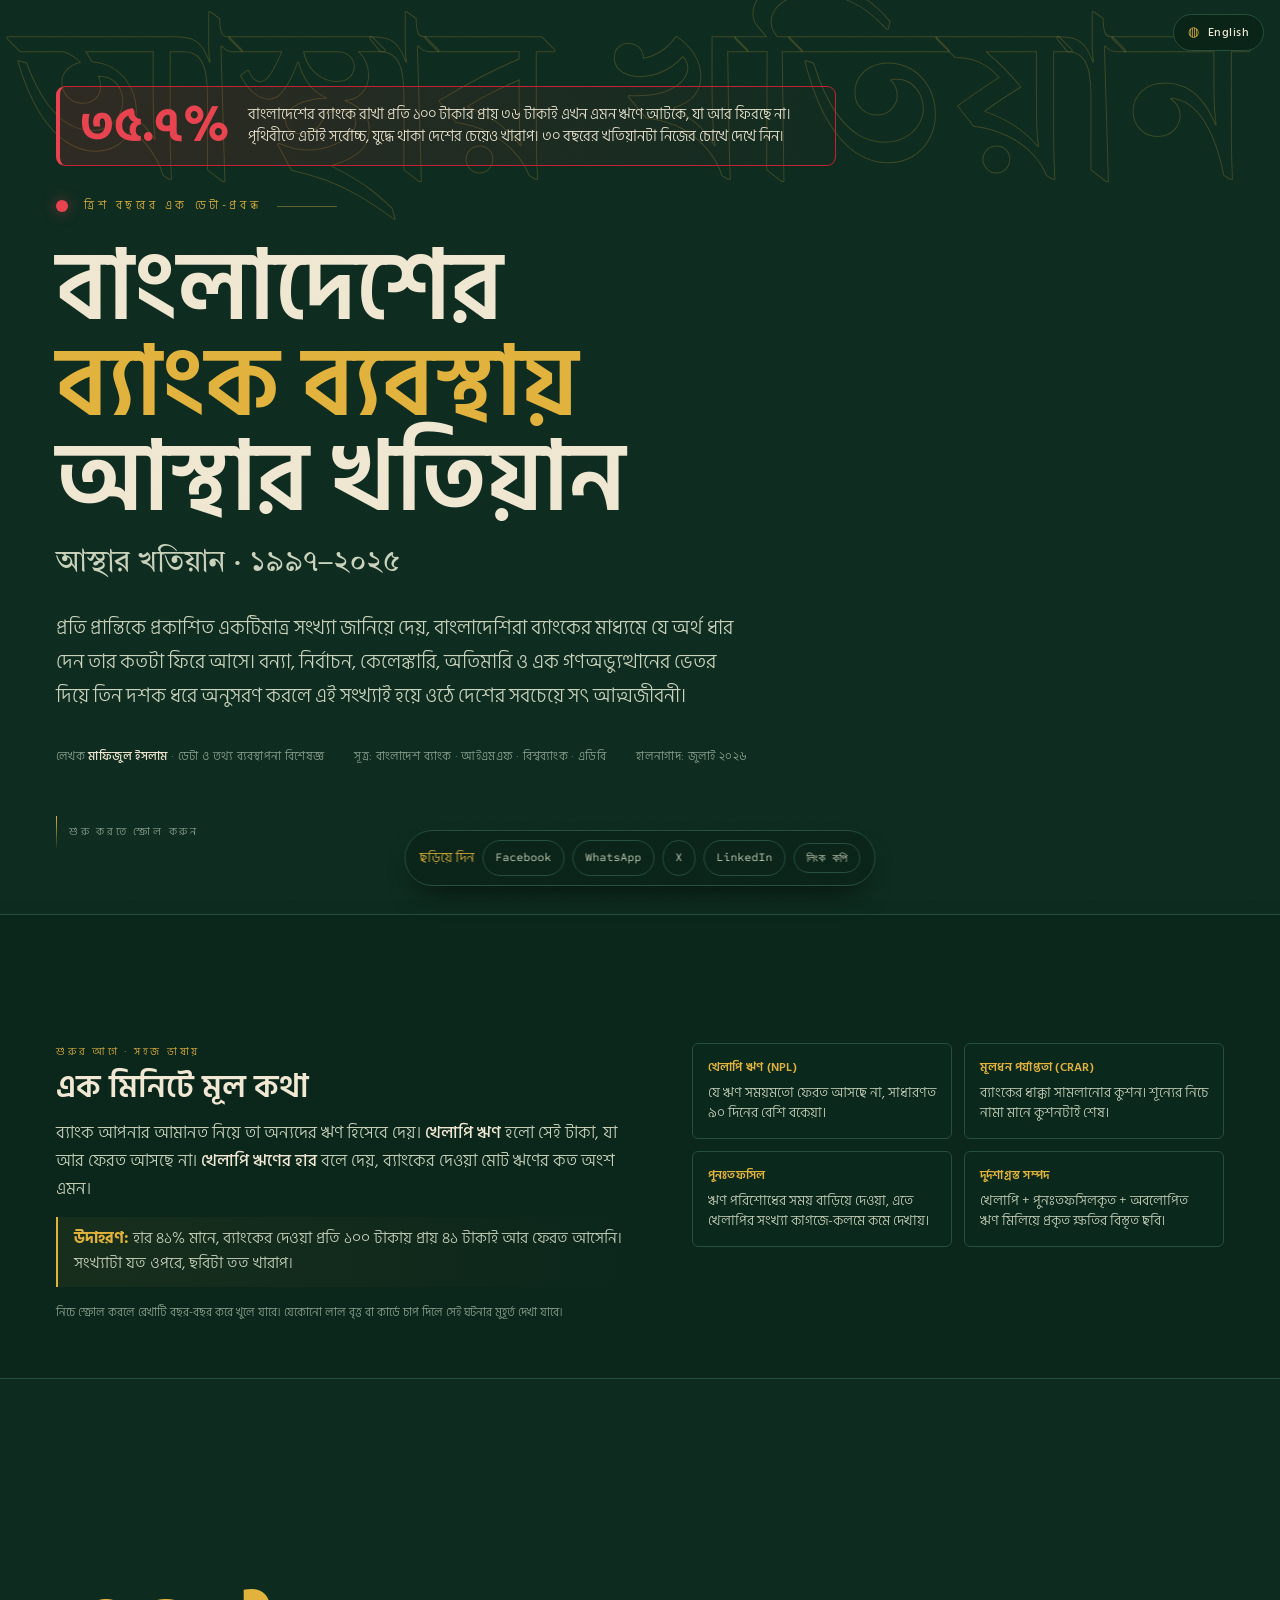
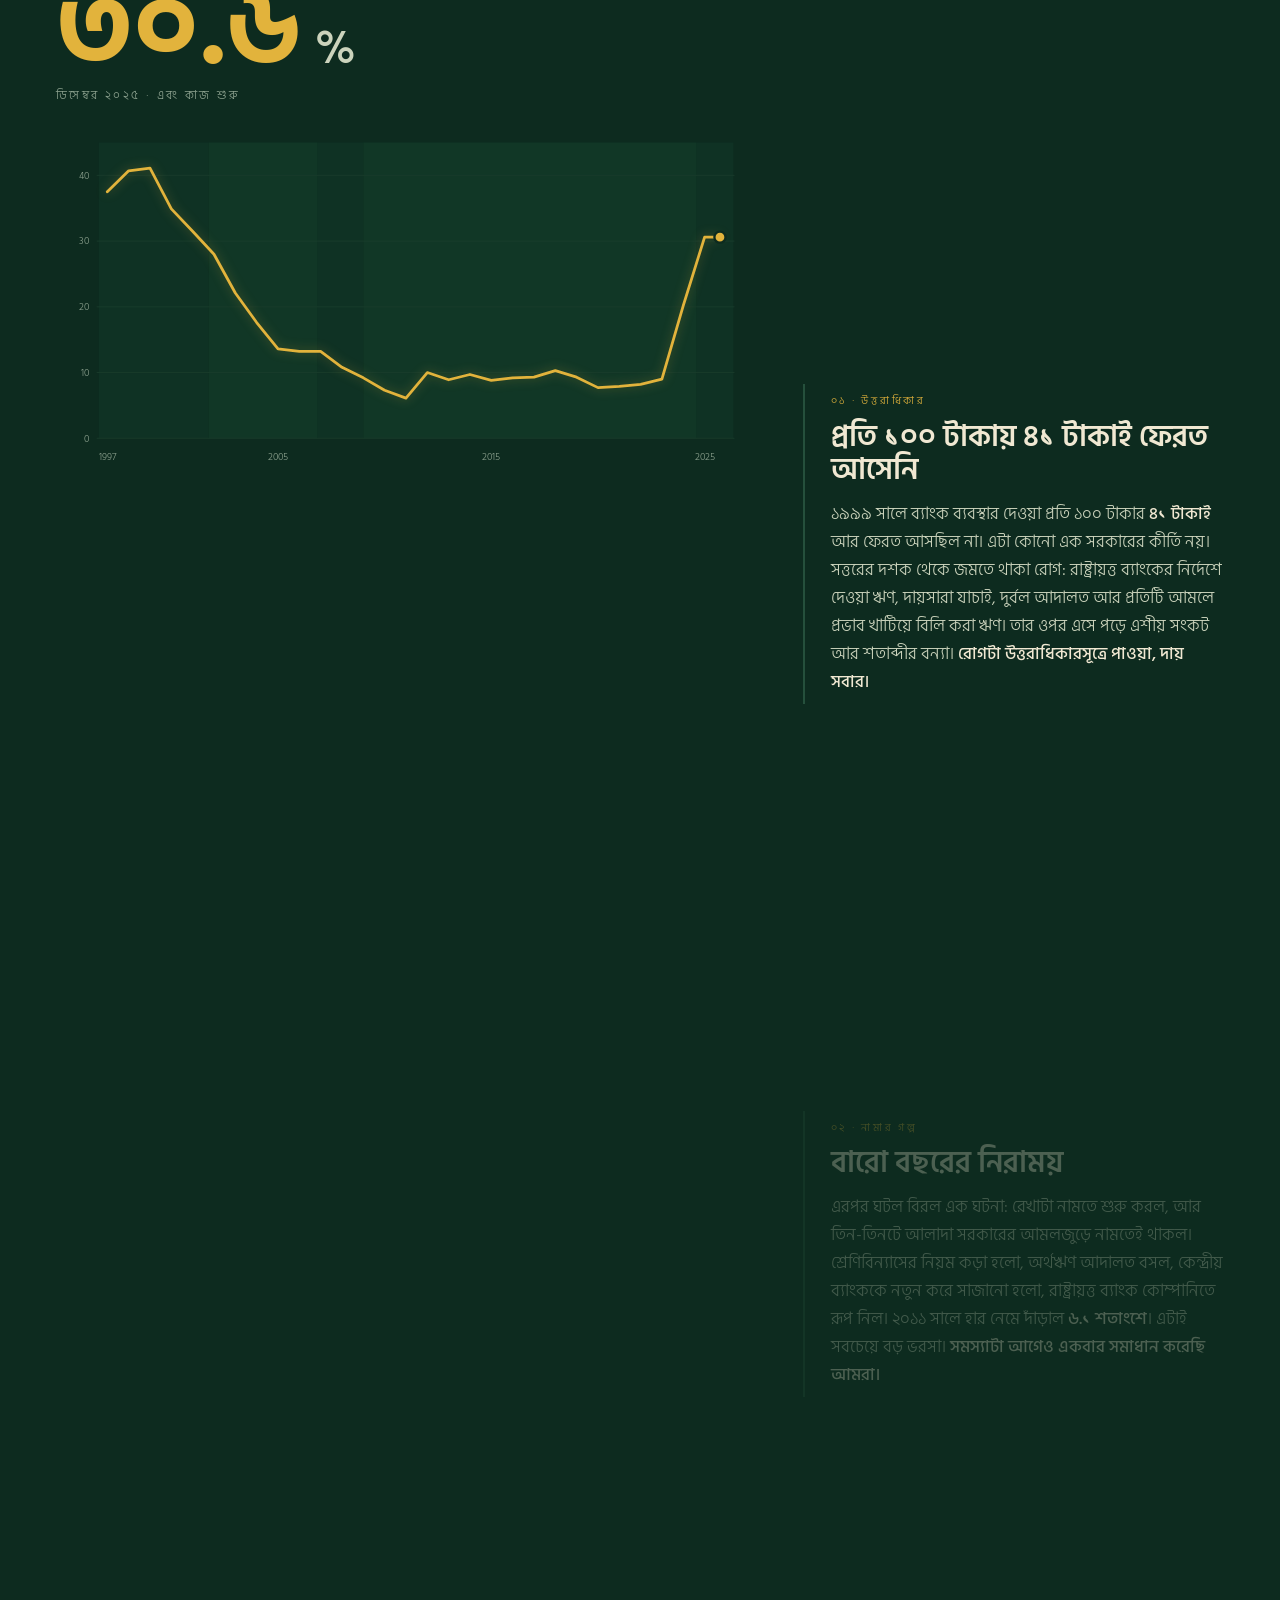
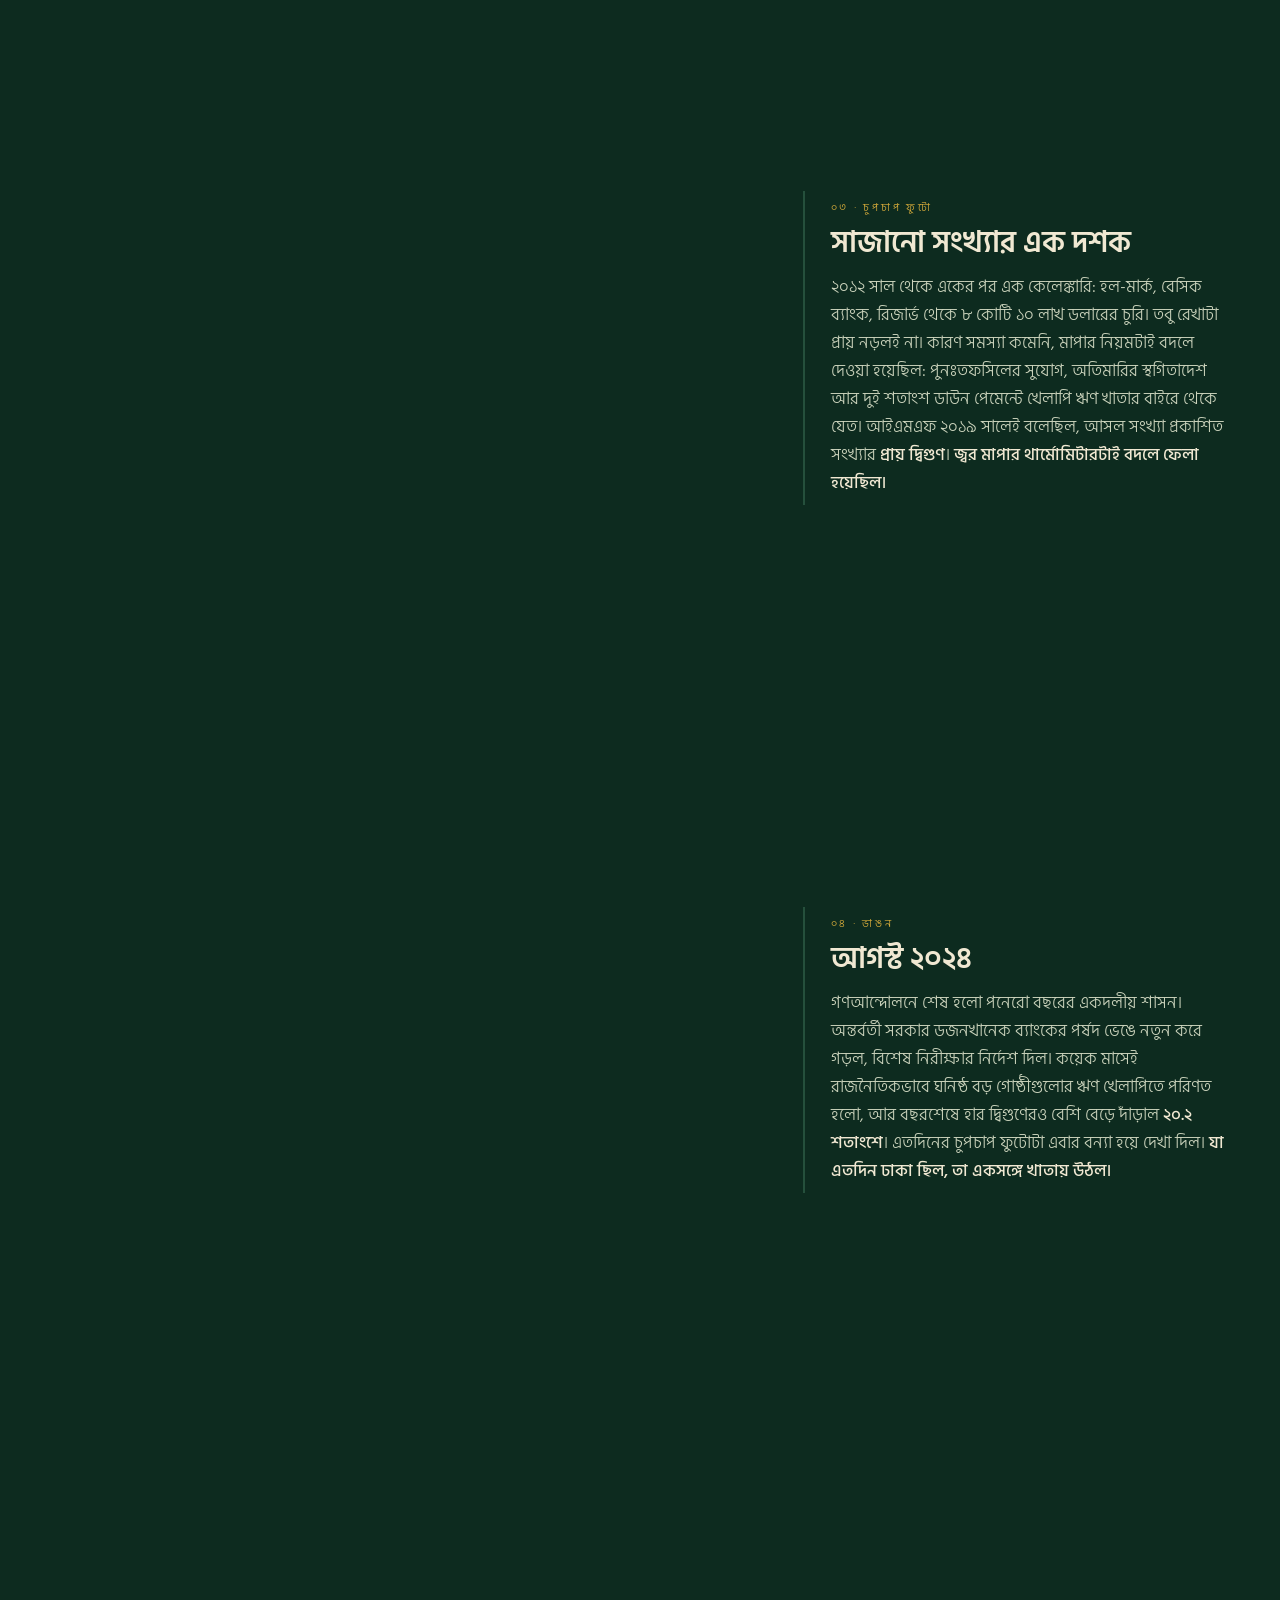
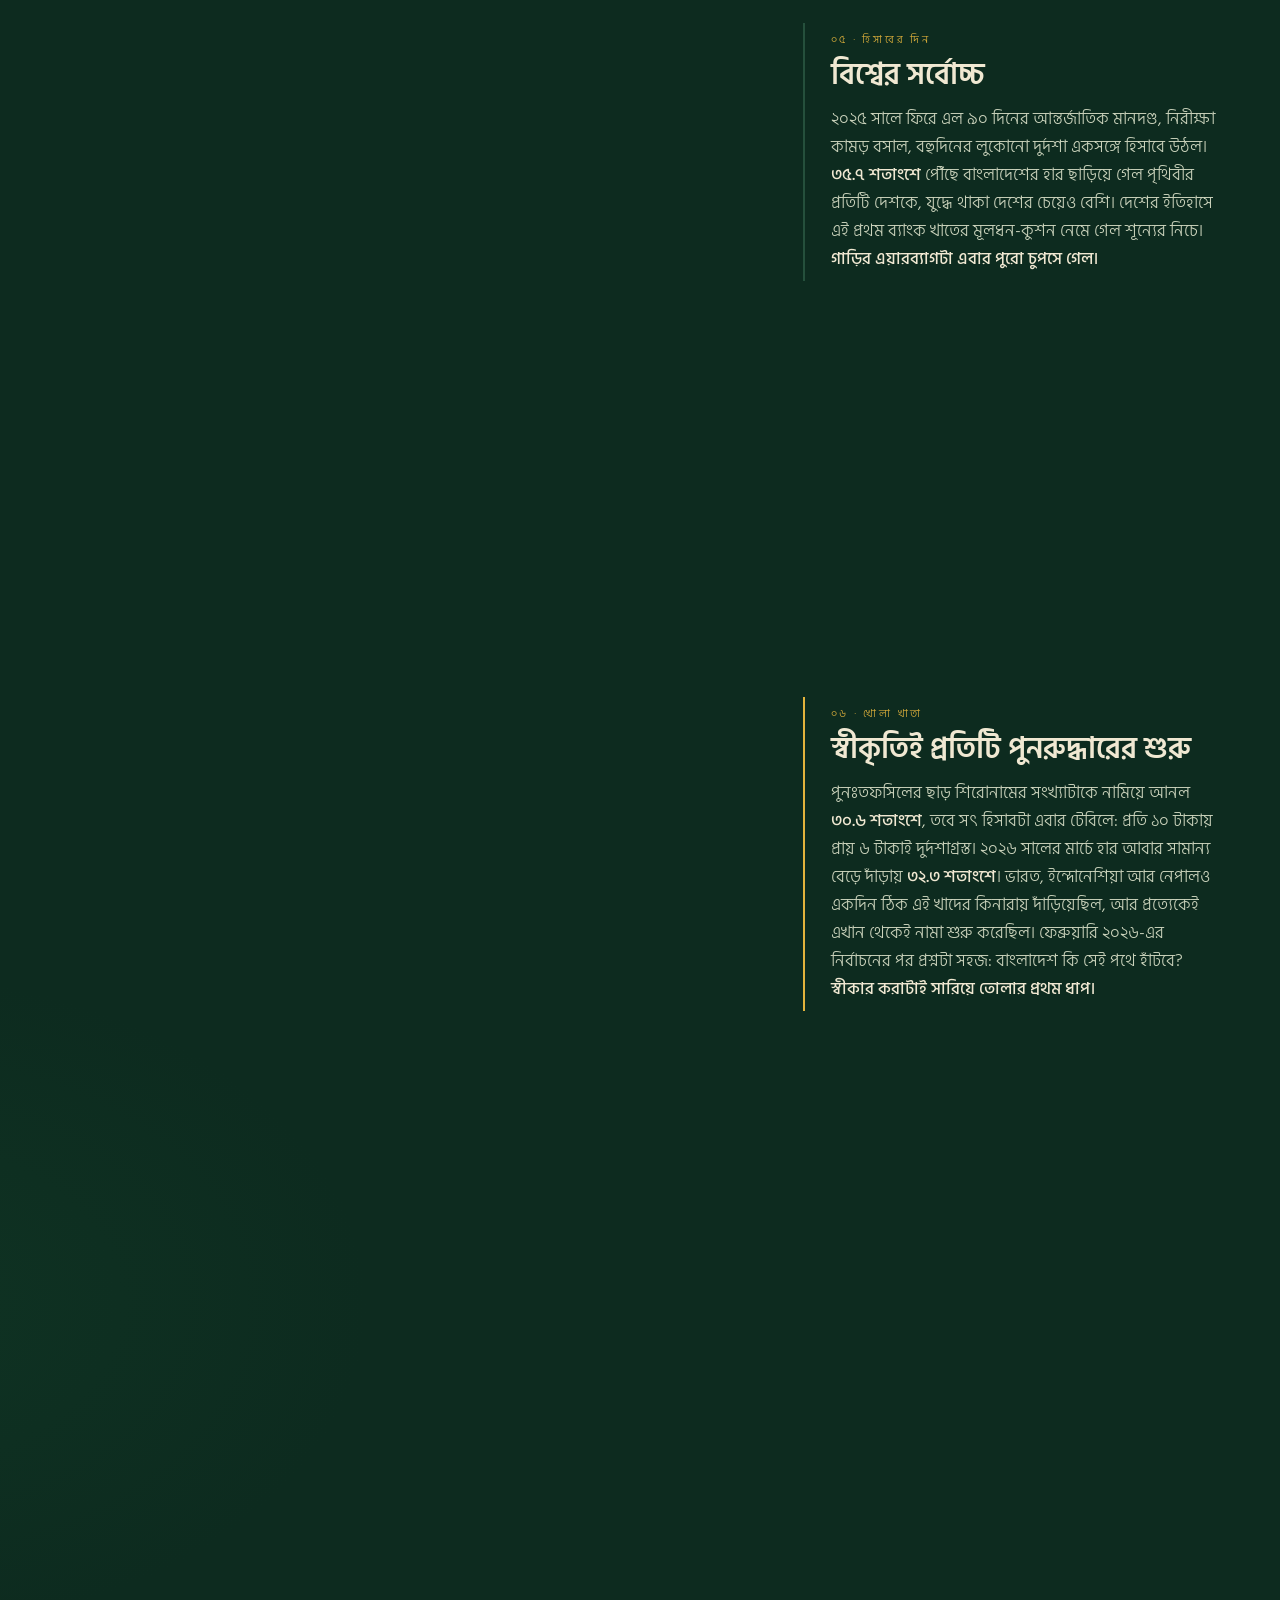
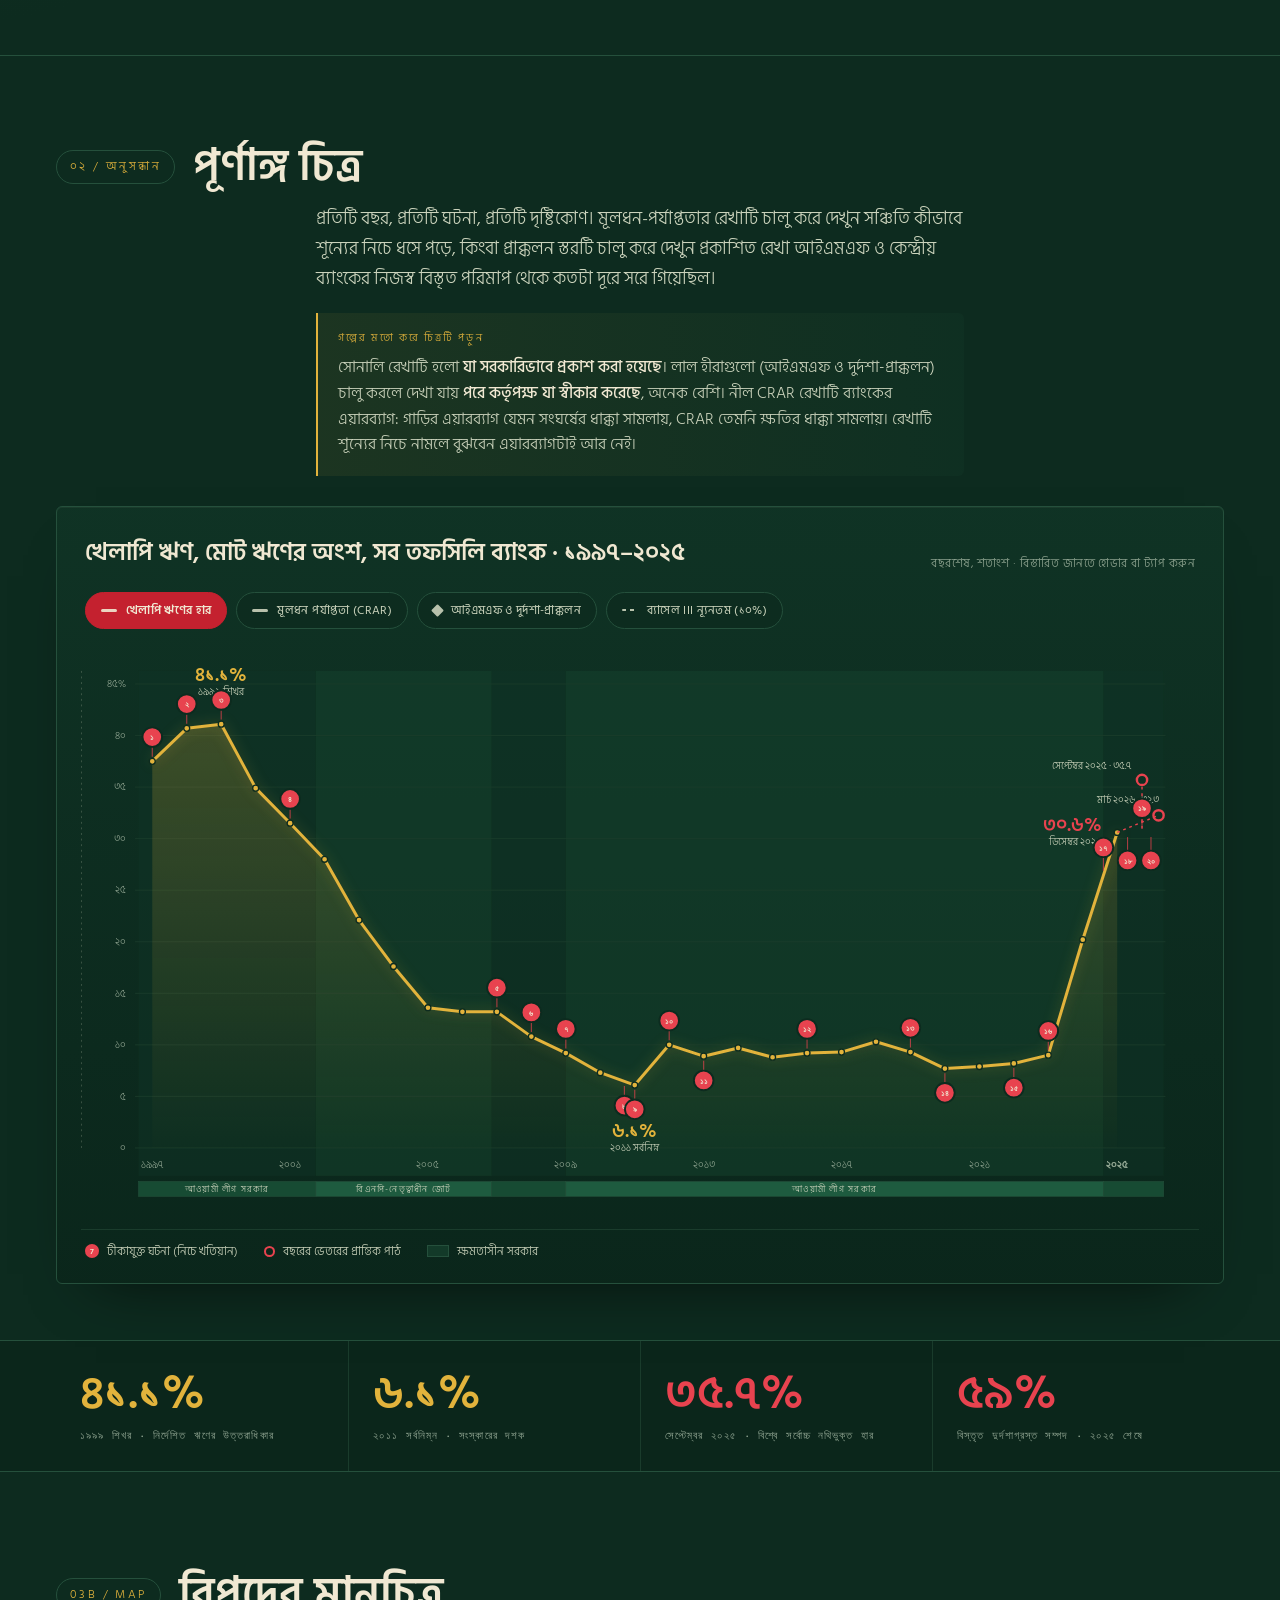
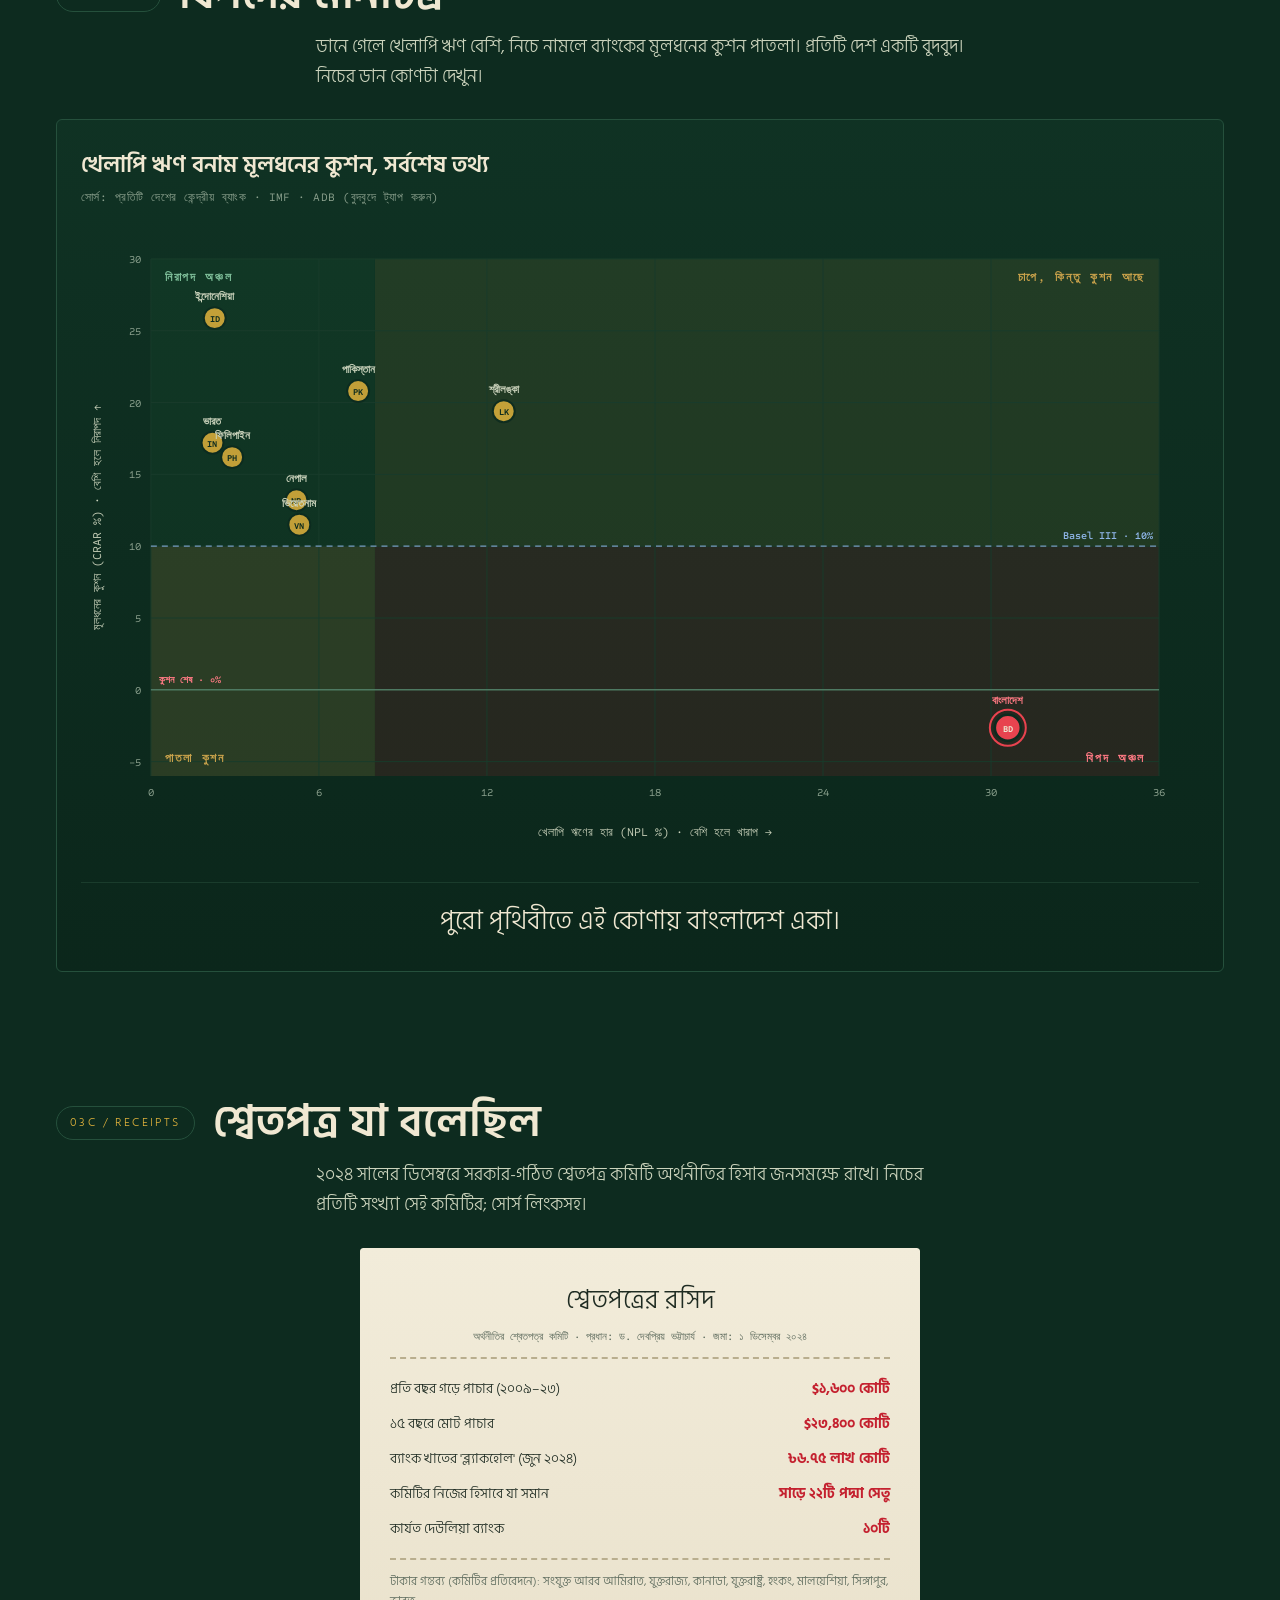
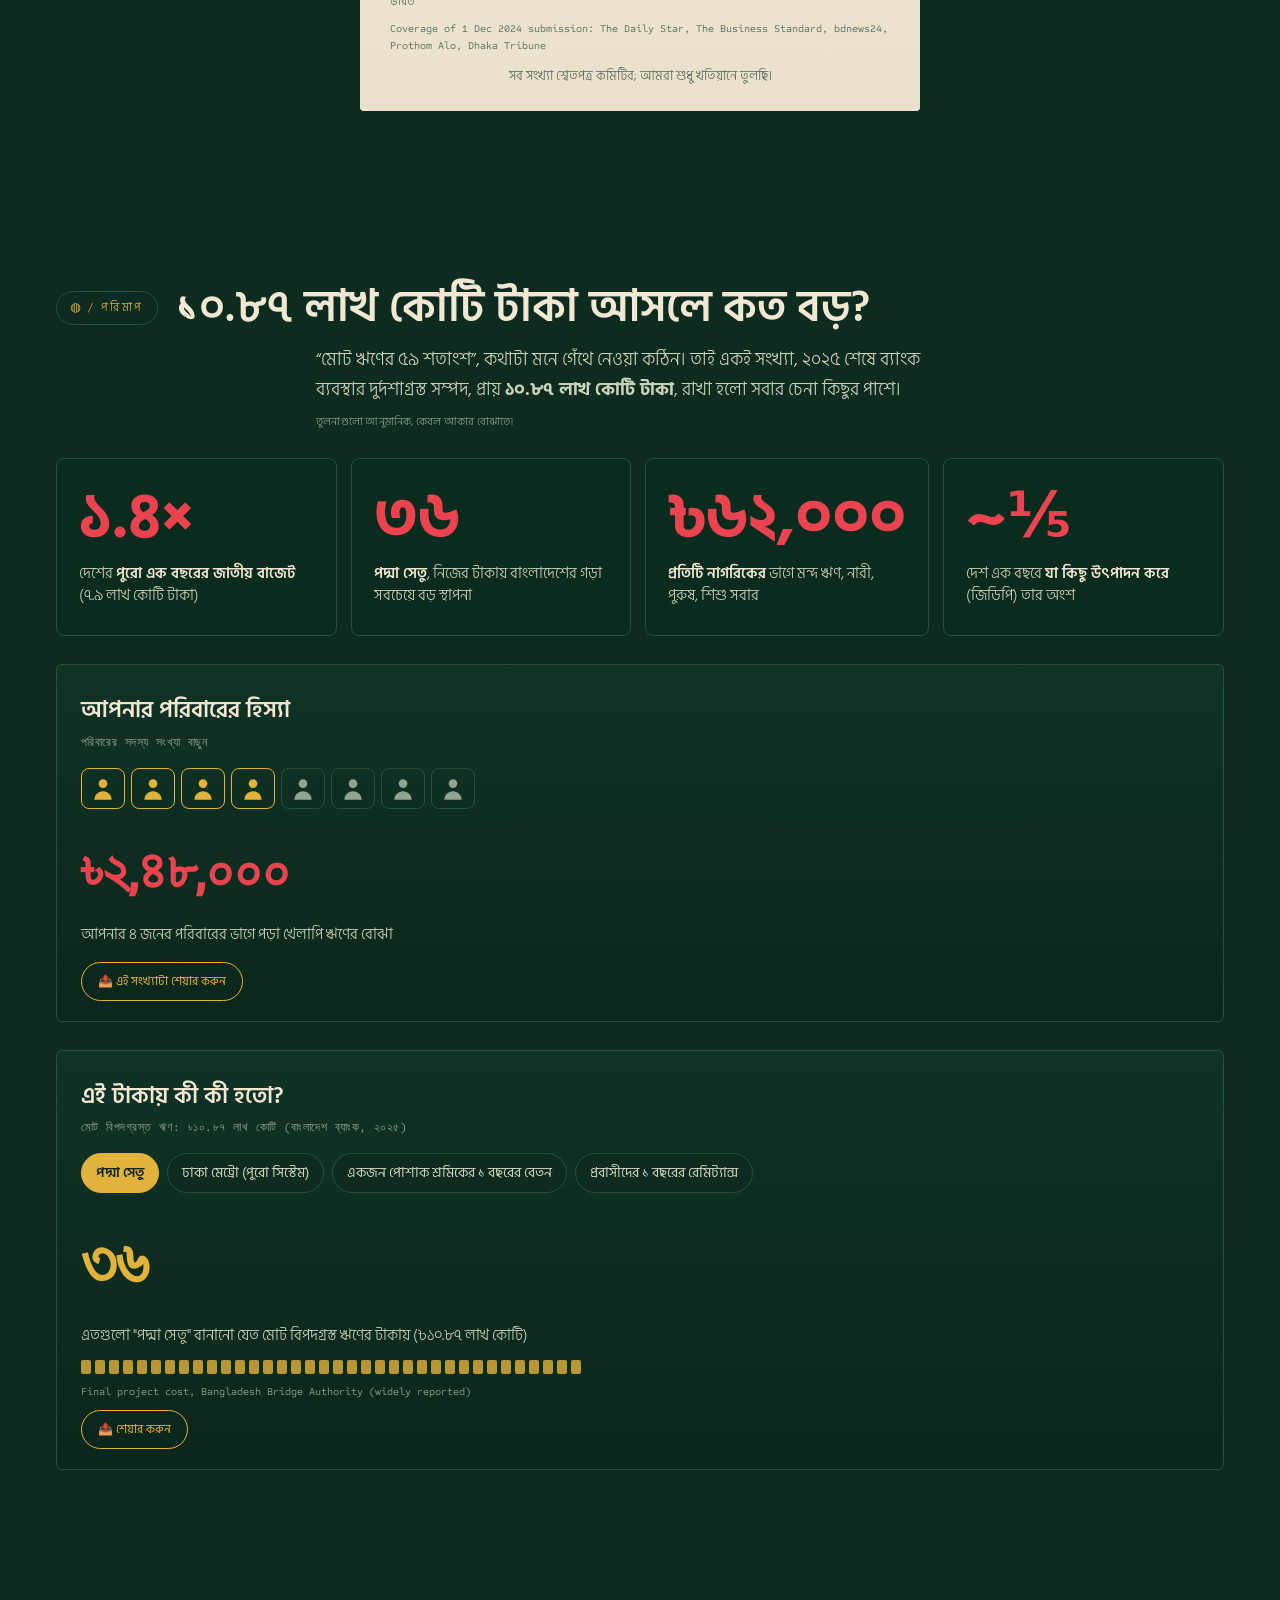
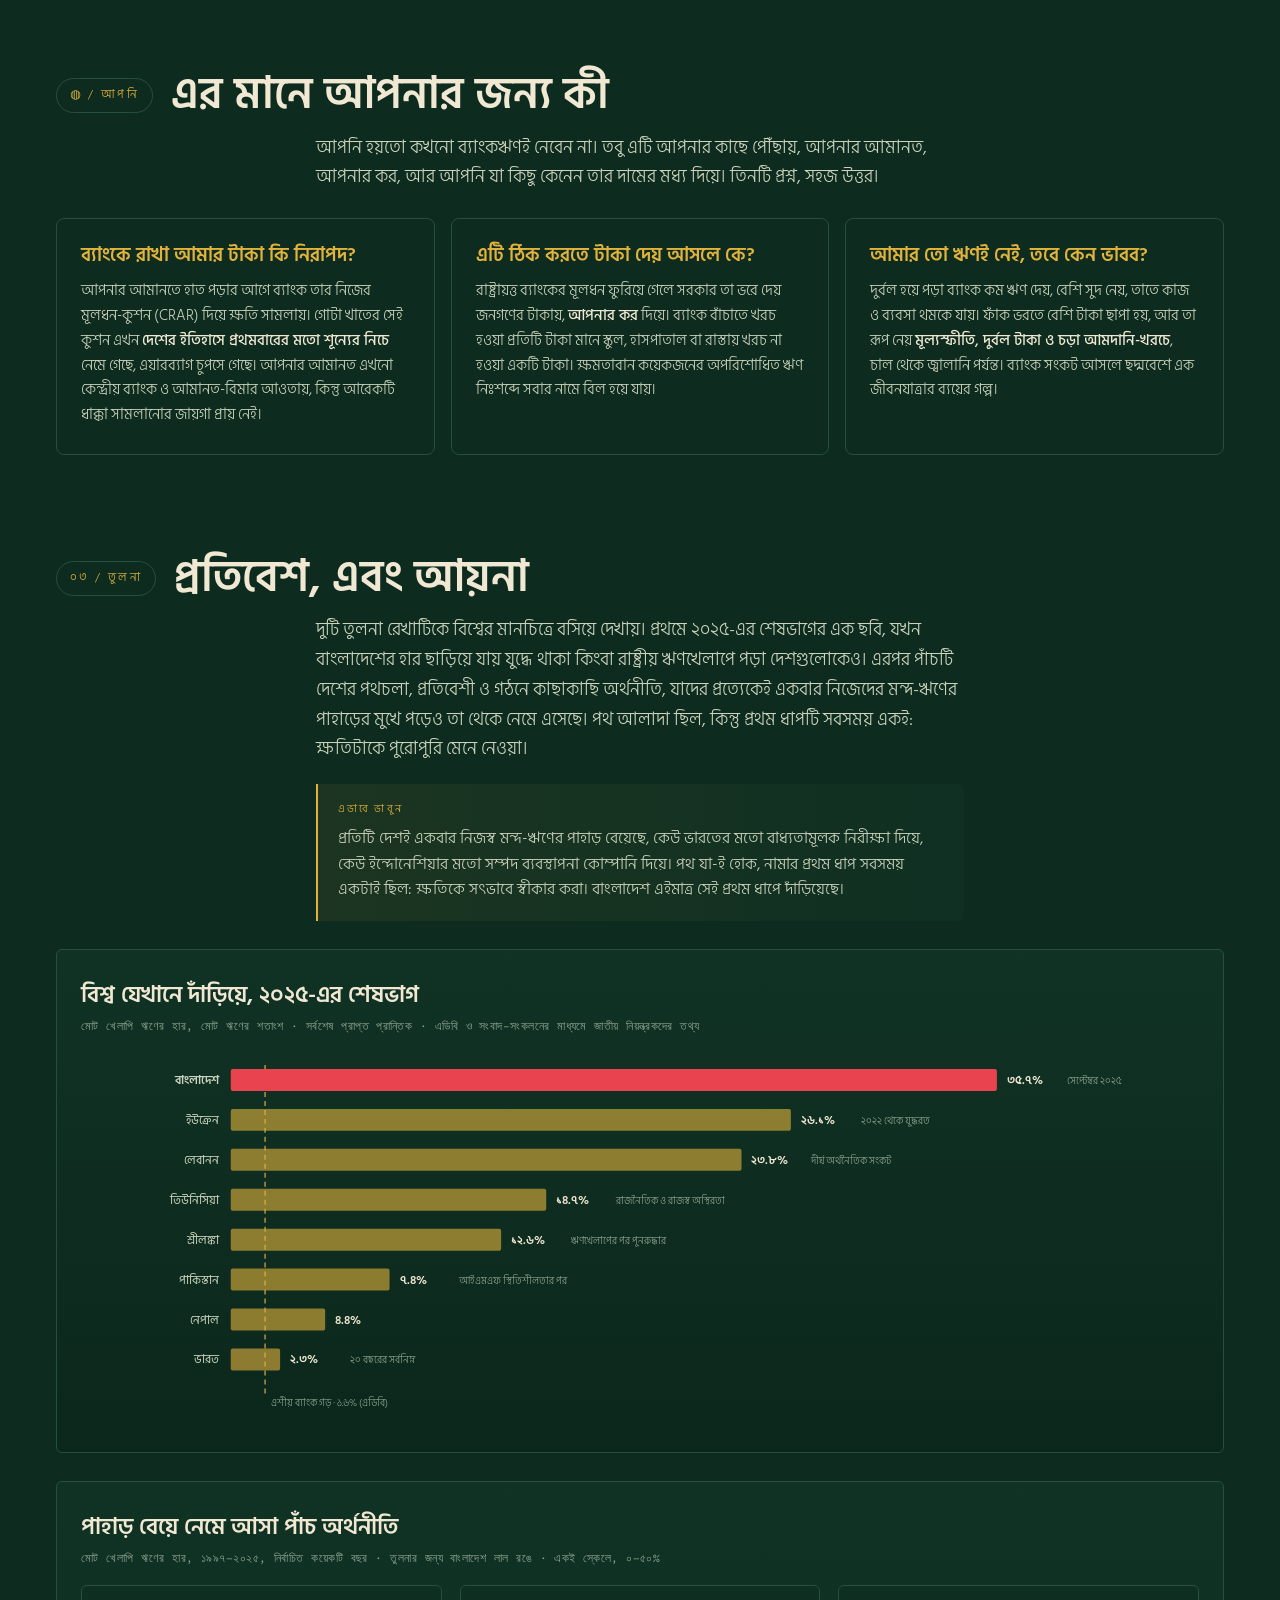
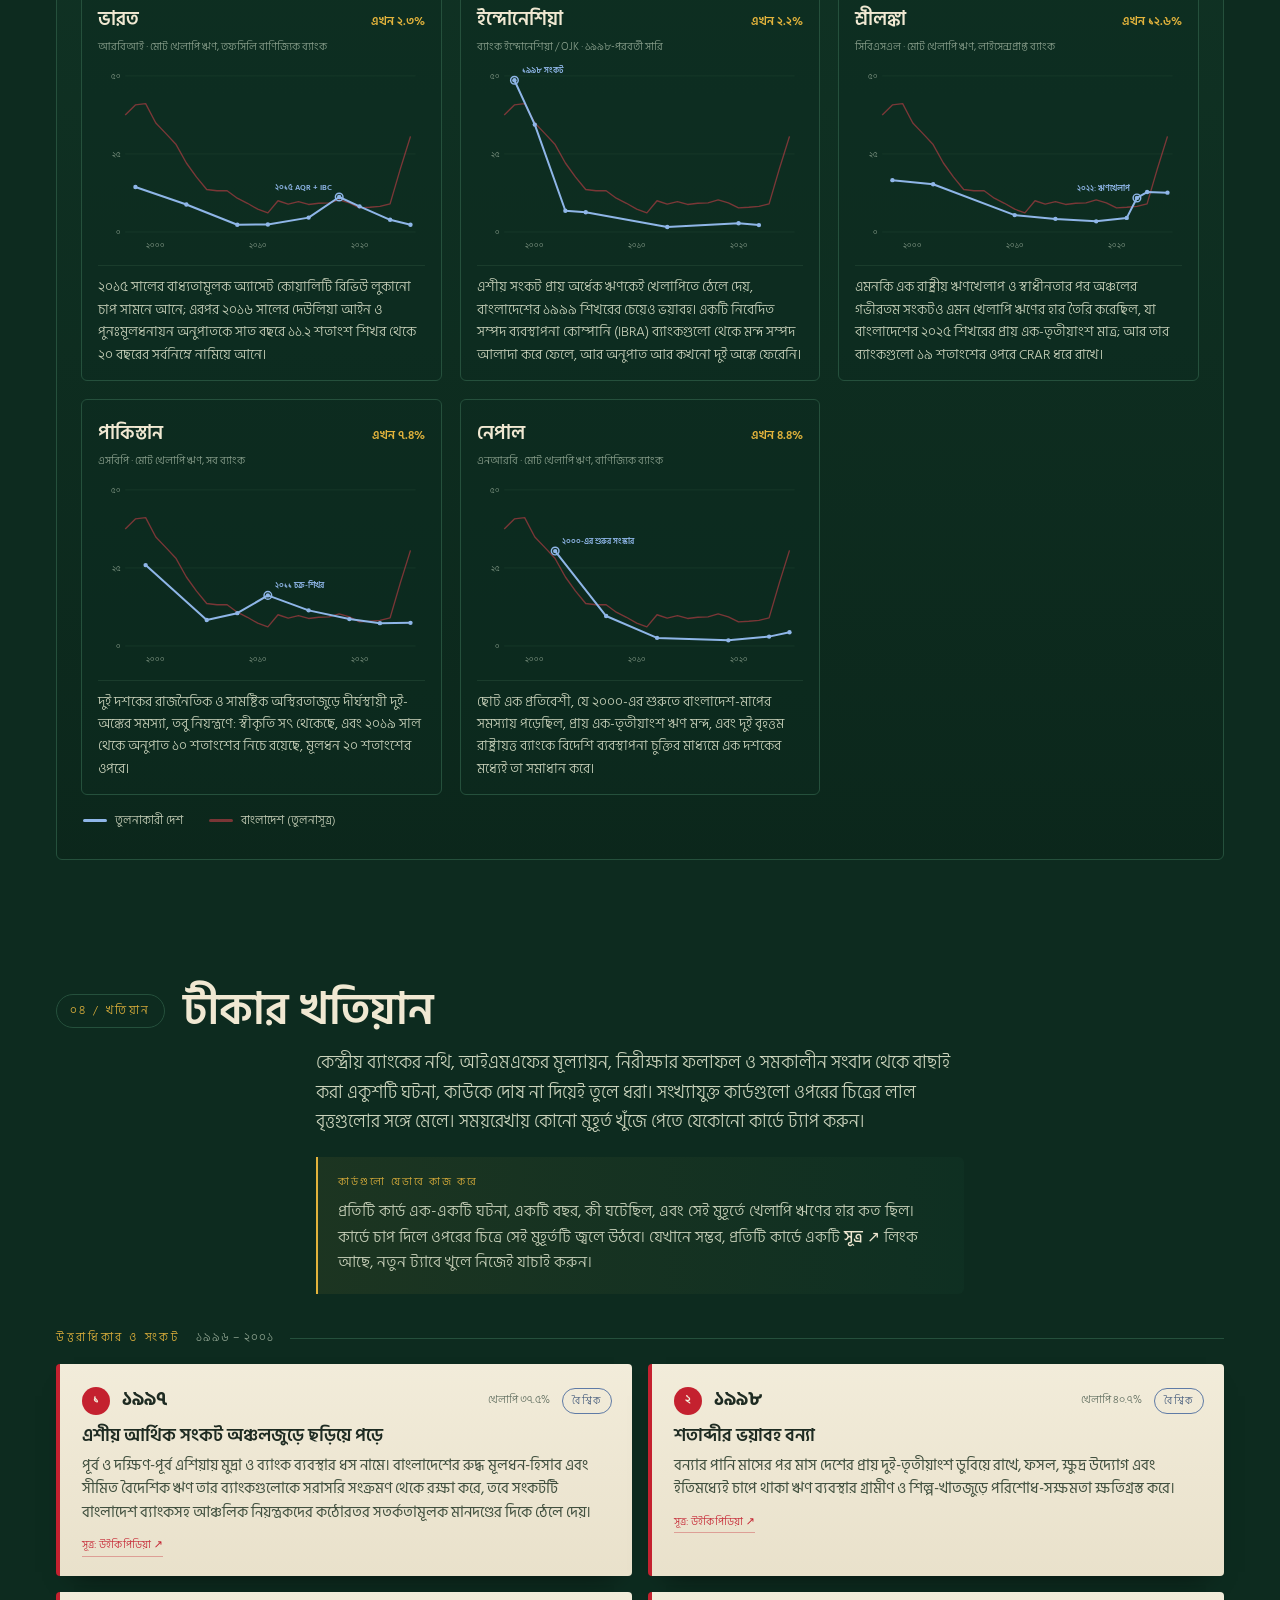
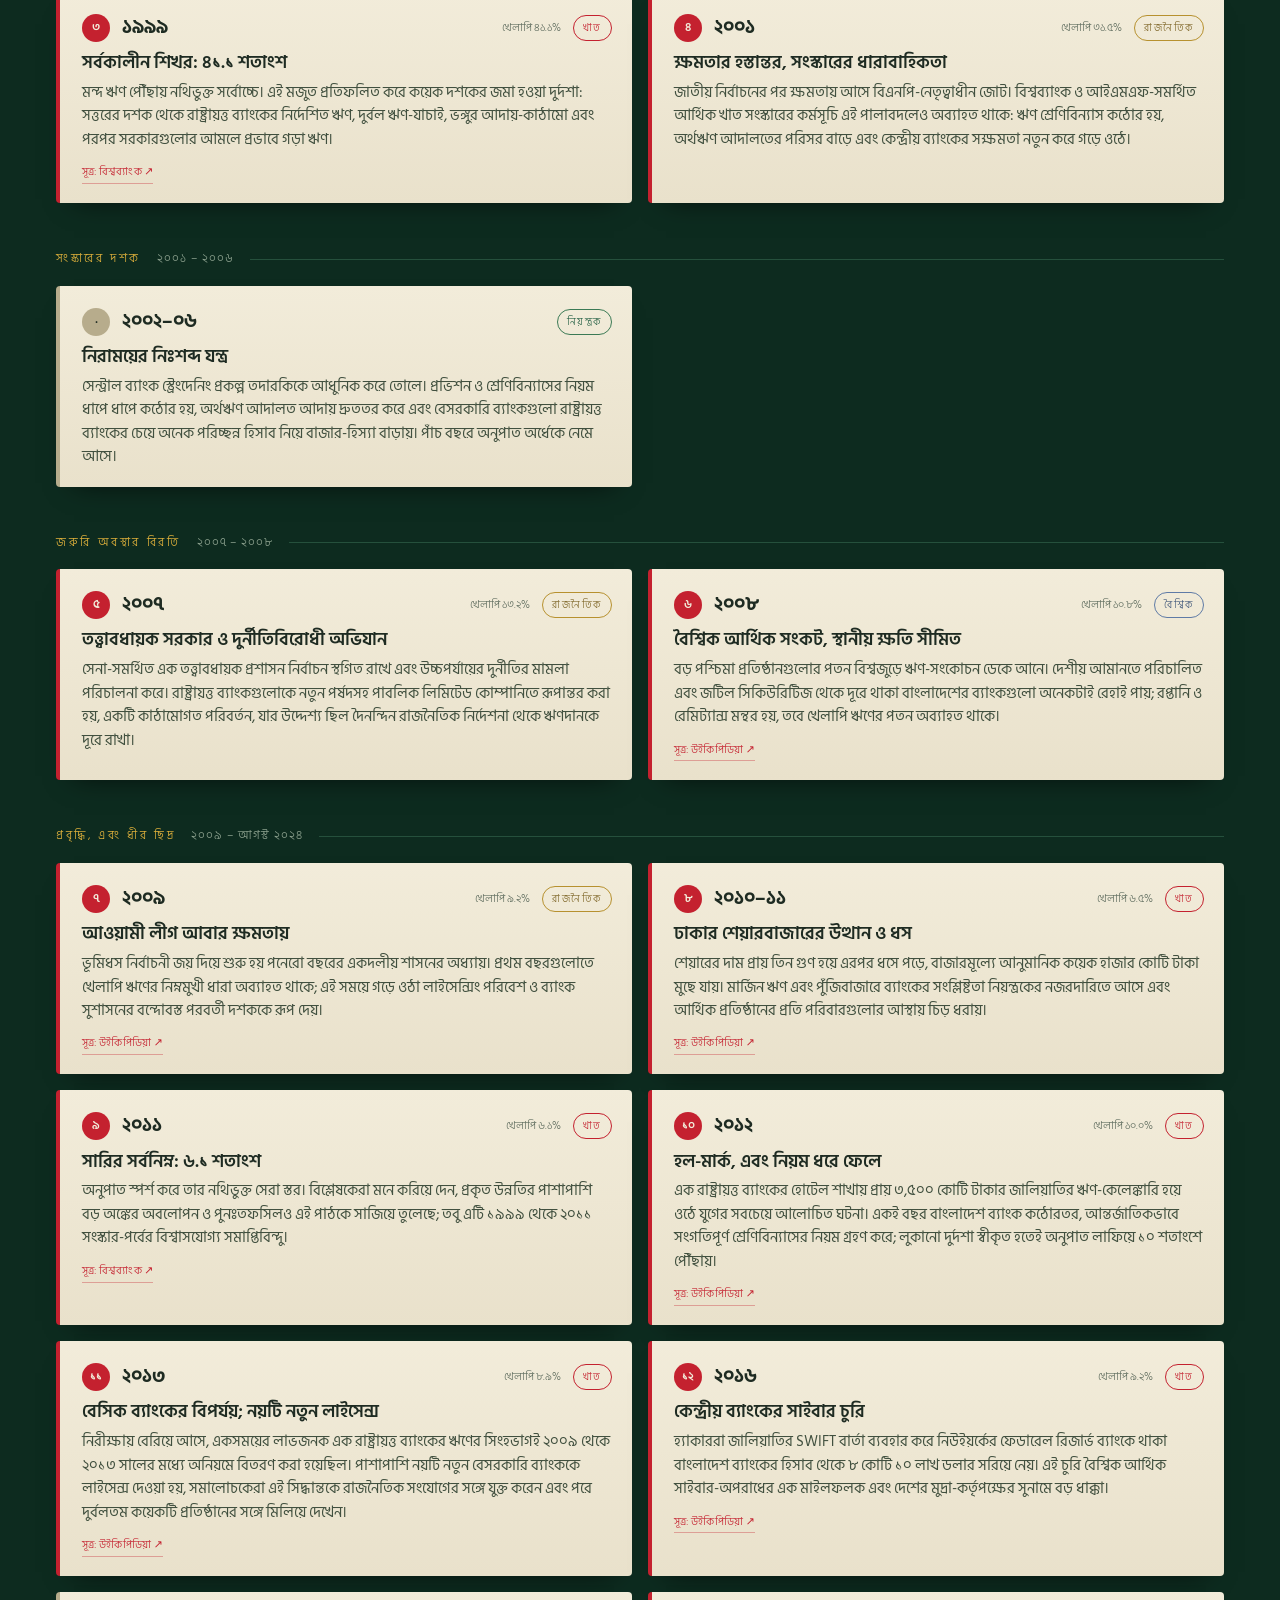
==== commit b3b6e3df: "Flip to Bangla-first and wire the people's-edition components Bangla is now the default edition; Eng" ====
--- a/index.html
+++ b/index.html
@@ -1,28 +1,28 @@
 <!DOCTYPE html>
-<html lang="en">
+<html lang="bn" data-lang="bn">
 <head>
 <meta charset="UTF-8" />
 <meta name="viewport" content="width=device-width, initial-scale=1.0" />
 <title>আস্থার খতিয়ান · The Ledger of Trust</title>
-<meta name="description" content="Bangladesh's banks now hold the highest bad-loan ratio of any country on Earth — higher than nations at war. Thirty years of how one quiet number became the highest ever recorded, in a scroll-driven data story." />
+<meta name="description" content="বাংলাদেশের ব্যাংকে এখন পৃথিবীর সর্বোচ্চ খেলাপি ঋণের হার, যুদ্ধে থাকা দেশের চেয়েও বেশি। ৩০ বছরে একটি নিঃশব্দ সংখ্যা কীভাবে ইতিহাসের সর্বোচ্চে পৌঁছাল, তারই স্ক্রল-চালিত ডেটা-গল্প। প্রতিটি সংখ্যার সোর্সসহ। বাংলা ⇄ English।" />
 <meta name="author" content="Mafizul Islam" />
 <link rel="canonical" href="https://mafiatun.github.io/asthar-khotiyan/" />
 
 <!-- Open Graph -->
 <meta property="og:type" content="article" />
-<meta property="og:site_name" content="The Ledger of Trust" />
-<meta property="og:title" content="The most bad loans on Earth — higher than countries at war" />
-<meta property="og:description" content="Thirty years of Bangladesh's banks in one number: 41% in 1999, down to 6%, and up to the highest bad-loan ratio ever reported anywhere. A scroll-driven data story — English ⇄ বাংলা." />
+<meta property="og:site_name" content="আস্থার খতিয়ান · The Ledger of Trust" />
+<meta property="og:title" content="ব্যাংকে রাখা ১০০ টাকার ৩১ টাকা আর ফিরছে না, যুদ্ধের দেশের চেয়েও খারাপ" />
+<meta property="og:description" content="১৯৯৯ সালে ৪১%, নেমে ৬%, আবার উঠে পৃথিবীর সর্বোচ্চ: বাংলাদেশের ব্যাংকের ৩০ বছরের হিসাব এক সংখ্যায়। প্রতিটি সংখ্যায় ট্যাপযোগ্য সোর্স। বাংলা ⇄ English।" />
 <meta property="og:url" content="https://mafiatun.github.io/asthar-khotiyan/" />
 <meta property="og:image" content="https://mafiatun.github.io/asthar-khotiyan/assets/og-cover.png" />
-<meta property="og:image:alt" content="The Ledger of Trust — Bangladesh's 30-year NPL ratio." />
-<meta property="og:locale" content="en_US" />
-<meta property="og:locale:alternate" content="bn_BD" />
+<meta property="og:image:alt" content="আস্থার খতিয়ান: বাংলাদেশের ৩০ বছরের খেলাপি ঋণের হার, সর্বোচ্চ ৩৫.৭%।" />
+<meta property="og:locale" content="bn_BD" />
+<meta property="og:locale:alternate" content="en_US" />
 
 <!-- Twitter card -->
 <meta name="twitter:card" content="summary_large_image" />
-<meta name="twitter:title" content="The most bad loans on Earth — higher than countries at war" />
-<meta name="twitter:description" content="Thirty years of Bangladesh's banks in one number: 41% in 1999, down to 6%, and up to the highest bad-loan ratio ever reported anywhere. A scroll-driven data story — English ⇄ বাংলা." />
+<meta name="twitter:title" content="ব্যাংকে রাখা ১০০ টাকার ৩১ টাকা আর ফিরছে না, যুদ্ধের দেশের চেয়েও খারাপ" />
+<meta name="twitter:description" content="১৯৯৯ সালে ৪১%, নেমে ৬%, আবার উঠে পৃথিবীর সর্বোচ্চ: বাংলাদেশের ব্যাংকের ৩০ বছরের হিসাব এক সংখ্যায়। প্রতিটি সংখ্যায় ট্যাপযোগ্য সোর্স। বাংলা ⇄ English।" />
 <meta name="twitter:image" content="https://mafiatun.github.io/asthar-khotiyan/assets/og-cover.png" />
 
 <!-- Favicon: a red disc on bottle green -->
@@ -35,13 +35,13 @@
 </head>
 <body>
 <div id="progress"></div>
-<button id="langToggle" class="lang-toggle" type="button" aria-pressed="false" aria-label="Switch language between English and Bangla" title="English / বাংলা"><span class="lt-globe" aria-hidden="true">◍</span><span class="lt-cur">বাংলা</span></button>
+<button id="langToggle" class="lang-toggle" type="button" aria-pressed="true" aria-label="Switch language between Bangla and English" title="বাংলা / English"><span class="lt-globe" aria-hidden="true">◍</span><span class="lt-cur">English</span></button>
 
 <!-- ============ MASTHEAD ============ -->
 <header class="mast">
   <div class="bn-ghost" lang="bn" aria-hidden="true">আস্থার খতিয়ান</div>
   <div class="mast-inner">
-    <div class="shock" data-i18n="mast.shock"><span class="shock-num">35.7%</span><span class="shock-txt">Bangladesh's banks now carry the <b>highest bad-loan ratio of any country on Earth</b> — higher than nations at war. This is the 30-year story of how one quiet number became the highest ever recorded.</span></div>
+    <div class="shock" data-i18n="mast.shock"><span class="shock-num">35.7%</span><span class="shock-txt">Of every 100 taka in Bangladesh's banks, about 36 is now stuck in loans that are not coming back. It is the <b>highest bad-loan ratio of any country on Earth</b>, worse than nations at war. See the 30-year ledger for yourself.</span></div>
     <div class="kicker"><span class="disc"></span><span data-i18n="mast.kicker">A thirty-year data essay</span></div>
     <h1 data-i18n="mast.h1">The ledger of trust in Bangladesh's <em>banking system</em></h1>
     <div class="bn-sub" lang="bn">আস্থার খতিয়ান &middot; ১৯৯৭&ndash;২০২৫</div>
@@ -66,10 +66,10 @@
       <p class="primer-cue" data-i18n="primer.cue">Scroll down and the line opens up year by year. Tap any red disc or card to jump to that moment.</p>
     </div>
     <div class="primer-terms">
-      <div class="term-chip" data-i18n="primer.npl"><b>Non-performing loan (NPL)</b><span>A loan that isn't being repaid on time — usually more than 90 days overdue.</span></div>
+      <div class="term-chip" data-i18n="primer.npl"><b>Non-performing loan (NPL)</b><span>A loan that isn't being repaid on time, usually more than 90 days overdue.</span></div>
       <div class="term-chip" data-i18n="primer.crar"><b>Capital adequacy (CRAR)</b><span>A bank's shock-absorber. Falling below zero means the cushion is gone.</span></div>
-      <div class="term-chip" data-i18n="primer.resched"><b>Rescheduling</b><span>Extending a loan's repayment terms — it makes the bad-loan count look smaller on paper.</span></div>
-      <div class="term-chip" data-i18n="primer.distressed"><b>Distressed assets</b><span>Defaulted + rescheduled + written-off loans — the broader picture of real losses.</span></div>
+      <div class="term-chip" data-i18n="primer.resched"><b>Rescheduling</b><span>Extending a loan's repayment terms, it makes the bad-loan count look smaller on paper.</span></div>
+      <div class="term-chip" data-i18n="primer.distressed"><b>Distressed assets</b><span>Defaulted + rescheduled + written-off loans, the broader picture of real losses.</span></div>
     </div>
   </div>
 </section>
@@ -137,7 +137,7 @@
   </div>
   <div class="storybox-wrap"><aside class="storybox">
     <div class="storybox-tag" data-i18n="exp.story.h">Read the chart like a story</div>
-    <p data-i18n="exp.story.p">The gold line is <b>what was officially reported</b>. Switch on the red diamonds (IMF &amp; distressed estimates) and you see <b>what officials later admitted</b> — far higher. The blue CRAR line is the bank's airbag: just as a car's airbag absorbs a crash, CRAR absorbs losses. When it drops below zero, the airbag is gone.</p>
+    <p data-i18n="exp.story.p">The gold line is <b>what was officially reported</b>. Switch on the red diamonds (IMF &amp; distressed estimates) and you see <b>what officials later admitted</b>, far higher. The blue CRAR line is the bank's airbag: just as a car's airbag absorbs a crash, CRAR absorbs losses. When it drops below zero, the airbag is gone.</p>
   </aside></div>
   <div class="chart-shell" id="chart-anchor">
     <div class="chart-card">
@@ -170,30 +170,82 @@
   </div>
 </section>
 
-<!-- ============ SCALE — make the number tangible ============ -->
+<!-- ============ [A] DANGER MAP (scatter) ============ -->
+<section id="danger">
+  <div class="sec-head"><span class="sec-no">03B / MAP</span>
+    <h2><span data-bn="বিপদের মানচিত্র" data-en="The danger map"></span>
+        <span class="sec-bn" data-bn="পৃথিবীর ব্যাংকগুলো কোথায় দাঁড়িয়ে" data-en="where the world's banks stand"></span></h2>
+  </div>
+  <div class="sec-intro">
+    <p data-bn="ডানে গেলে খেলাপি ঋণ বেশি, নিচে নামলে ব্যাংকের মূলধনের কুশন পাতলা। প্রতিটি দেশ একটি বুদবুদ। নিচের ডান কোণটা দেখুন।"
+       data-en="Right means more bad loans; down means a thinner capital cushion. Each country is a bubble. Look at the bottom-right corner."></p>
+  </div>
+  <div class="compare">
+    <div class="comp-card" style="position:relative">
+      <h3 data-bn="খেলাপি ঋণ বনাম মূলধনের কুশন, সর্বশেষ তথ্য" data-en="Bad loans vs capital cushion, latest data"></h3>
+      <div class="sub" data-bn="সোর্স: প্রতিটি দেশের কেন্দ্রীয় ব্যাংক · IMF · ADB (বুদবুদে ট্যাপ করুন)"
+           data-en="Sources: each country's central bank · IMF · ADB (tap a bubble)"></div>
+      <svg id="dangermap" viewBox="0 0 1120 640" role="img"
+        aria-label="Scatter plot of bad-loan ratio versus capital adequacy for eight economies; Bangladesh sits alone in the danger corner with negative capital."></svg>
+      <div class="tip" id="dm-tip"></div>
+      <p class="dm-punch"
+         data-bn="পুরো পৃথিবীতে এই কোণায় বাংলাদেশ একা।"
+         data-en="In this corner of the map, Bangladesh stands alone."></p>
+    </div>
+  </div>
+</section>
+
+<!-- ============ [B] WHITE PAPER RECEIPTS ============ -->
+<section id="whitepaper">
+  <div class="sec-head"><span class="sec-no">03C / RECEIPTS</span>
+    <h2><span data-bn="শ্বেতপত্র যা বলেছিল" data-en="What the White Paper said"></span></h2>
+  </div>
+  <div class="sec-intro">
+    <p data-bn="২০২৪ সালের ডিসেম্বরে সরকার-গঠিত শ্বেতপত্র কমিটি অর্থনীতির হিসাব জনসমক্ষে রাখে। নিচের প্রতিটি সংখ্যা সেই কমিটির; সোর্স লিংকসহ।"
+       data-en="In December 2024 the government-commissioned White Paper Committee put the economy's accounts on the table. Every number below is the committee's, with source links."></p>
+  </div>
+  <div class="compare"><div id="receipt"></div></div>
+</section>
+
+<!-- ============ SCALE, make the number tangible ============ -->
 <section id="scale">
   <div class="sec-head"><span class="sec-no" data-i18n="scale.no">◍ / SCALE</span><h2><span data-i18n="scale.h2">How big is Tk 10.87 lakh crore?</span><span class="sec-bn" lang="bn">এই সংখ্যাটা আসলে কত বড়?</span></h2></div>
   <div class="sec-intro">
-    <p data-i18n="scale.intro">&ldquo;59 percent of all credit&rdquo; is hard to feel. So here is the same figure &mdash; the banking system's distressed assets at the end of 2025, about <b>Tk 10.87 lakh crore</b> &mdash; set against things everyone already knows. <span class="scale-note">Comparisons are rounded, for a sense of scale only.</span></p>
+    <p data-i18n="scale.intro">&ldquo;59 percent of all credit&rdquo; is hard to feel. So here is the same figure, the banking system's distressed assets at the end of 2025, about <b>Tk 10.87 lakh crore</b>, set against things everyone already knows. <span class="scale-note">Comparisons are rounded, for a sense of scale only.</span></p>
   </div>
   <div class="scale-grid wrap">
     <div class="scale-card"><div class="scale-big" data-i18n="scale.n1">1.4&times;</div><div class="scale-lab" data-i18n="scale.c1">the country's <b>entire national budget</b> for a year (Tk 7.9 lakh crore)</div></div>
-    <div class="scale-card"><div class="scale-big" data-i18n="scale.n2">36</div><div class="scale-lab" data-i18n="scale.c2"><b>Padma Bridges</b> &mdash; the largest thing Bangladesh has ever built with its own money</div></div>
-    <div class="scale-card"><div class="scale-big" data-i18n="scale.n3">&#2547;62,000</div><div class="scale-lab" data-i18n="scale.c3">of bad credit for <b>every single citizen</b> &mdash; man, woman and child</div></div>
+    <div class="scale-card"><div class="scale-big" data-i18n="scale.n2">36</div><div class="scale-lab" data-i18n="scale.c2"><b>Padma Bridges</b>, the largest thing Bangladesh has ever built with its own money</div></div>
+    <div class="scale-card"><div class="scale-big" data-i18n="scale.n3">&#2547;62,000</div><div class="scale-lab" data-i18n="scale.c3">of bad credit for <b>every single citizen</b>, man, woman and child</div></div>
     <div class="scale-card"><div class="scale-big" data-i18n="scale.n4">~&frac15;</div><div class="scale-lab" data-i18n="scale.c4">of <b>everything the country produces</b> in a whole year (GDP)</div></div>
   </div>
-</section>
-
-<!-- ============ YOU — reader stakes ============ -->
+
+  <!-- ============ [C] PERSONAL WIDGETS (family share + converter) ============ -->
+  <div class="compare" id="personal">
+    <div class="comp-card">
+      <h3 data-bn="আপনার পরিবারের হিস্যা" data-en="Your family's share"></h3>
+      <div class="sub" data-bn="পরিবারের সদস্য সংখ্যা বাছুন" data-en="Pick your family size"></div>
+      <div id="familyshare"></div>
+    </div>
+    <div class="comp-card">
+      <h3 data-bn="এই টাকায় কী কী হতো?" data-en="What could this money have built?"></h3>
+      <div class="sub" data-bn="মোট বিপদগ্রস্ত ঋণ: ৳১০.৮৭ লাখ কোটি (বাংলাদেশ ব্যাংক, ২০২৫)"
+           data-en="Total distressed loans: Tk 10.87 lakh crore (Bangladesh Bank, 2025)"></div>
+      <div id="converter"></div>
+    </div>
+  </div>
+</section>
+
+<!-- ============ YOU, reader stakes ============ -->
 <section id="you">
   <div class="sec-head"><span class="sec-no" data-i18n="you.no">◍ / YOU</span><h2><span data-i18n="you.h2">What this means for you</span><span class="sec-bn" lang="bn">এর মানে আপনার জন্য কী</span></h2></div>
   <div class="sec-intro">
-    <p data-i18n="you.intro">You may never take out a bank loan. It still reaches you &mdash; through your deposit, your taxes, and the price of everything you buy. Three questions, answered plainly.</p>
+    <p data-i18n="you.intro">You may never take out a bank loan. It still reaches you, through your deposit, your taxes, and the price of everything you buy. Three questions, answered plainly.</p>
   </div>
   <div class="you-grid wrap">
-    <div class="you-card"><div class="you-q" data-i18n="you.q1">Is my money in the bank safe?</div><p data-i18n="you.a1">A bank absorbs losses with its own capital cushion (CRAR) before anything touches your deposit. For the sector as a whole, that cushion has now fallen <b>below zero for the first time in the country's history</b> &mdash; the airbag has deflated. Your deposit is still backed by the central bank and deposit insurance, but the system has almost no room left for another shock.</p></div>
-    <div class="you-card"><div class="you-q" data-i18n="you.q2">Who actually pays to fix it?</div><p data-i18n="you.a2">When a state bank runs out of capital, the government refills it with public money &mdash; <b>your taxes</b>. Every taka spent rescuing a bank is a taka not spent on a school, a hospital, or a road. The unpaid loans of a powerful few quietly become a bill sent to everyone.</p></div>
-    <div class="you-card"><div class="you-q" data-i18n="you.q3">Why care if I have no loan?</div><p data-i18n="you.a3">Wounded banks lend less and charge more, which slows jobs and business. To plug the holes, more money tends to get printed &mdash; and that shows up as <b>inflation, a weaker taka, and costlier imports</b>, from rice to fuel. A banking crisis is a cost-of-living story wearing a suit.</p></div>
+    <div class="you-card"><div class="you-q" data-i18n="you.q1">Is my money in the bank safe?</div><p data-i18n="you.a1">A bank absorbs losses with its own capital cushion (CRAR) before anything touches your deposit. For the sector as a whole, that cushion has now fallen <b>below zero for the first time in the country's history</b>, the airbag has deflated. Your deposit is still backed by the central bank and deposit insurance, but the system has almost no room left for another shock.</p></div>
+    <div class="you-card"><div class="you-q" data-i18n="you.q2">Who actually pays to fix it?</div><p data-i18n="you.a2">When a state bank runs out of capital, the government refills it with public money, <b>your taxes</b>. Every taka spent rescuing a bank is a taka not spent on a school, a hospital, or a road. The unpaid loans of a powerful few quietly become a bill sent to everyone.</p></div>
+    <div class="you-card"><div class="you-q" data-i18n="you.q3">Why care if I have no loan?</div><p data-i18n="you.a3">Wounded banks lend less and charge more, which slows jobs and business. To plug the holes, more money tends to get printed, and that shows up as <b>inflation, a weaker taka, and costlier imports</b>, from rice to fuel. A banking crisis is a cost-of-living story wearing a suit.</p></div>
   </div>
 </section>
 
@@ -205,7 +257,7 @@
   </div>
   <div class="storybox-wrap"><aside class="storybox">
     <div class="storybox-tag" data-i18n="cmp.story.h">Think of it like this</div>
-    <p data-i18n="cmp.story.p">Every country here once climbed its own bad-loan mountain — some with a forced audit like India, some with an asset-management company like Indonesia. Whatever the route, the first step down was always the same: honestly recognising the losses. Bangladesh has just taken that first step.</p>
+    <p data-i18n="cmp.story.p">Every country here once climbed its own bad-loan mountain, some with a forced audit like India, some with an asset-management company like Indonesia. Whatever the route, the first step down was always the same: honestly recognising the losses. Bangladesh has just taken that first step.</p>
   </aside></div>
   <div class="compare">
     <div class="comp-card">
@@ -233,7 +285,7 @@
   </div>
   <div class="storybox-wrap"><aside class="storybox">
     <div class="storybox-tag" data-i18n="led.story.h">How the cards work</div>
-    <p data-i18n="led.story.p">Each card is one exhibit — a year, what happened, and the NPL ratio at that moment. Click a card and its moment lights up on the chart above. Where possible, each card carries a <b>Source ↗</b> link that opens in a new tab so you can check it yourself.</p>
+    <p data-i18n="led.story.p">Each card is one exhibit, a year, what happened, and the NPL ratio at that moment. Click a card and its moment lights up on the chart above. Where possible, each card carries a <b>Source ↗</b> link that opens in a new tab so you can check it yourself.</p>
   </aside></div>
   <div class="ledger" id="ledger"></div>
 </section>
@@ -250,11 +302,11 @@
       <div class="glossary">
         <h3 data-i18n="gloss.h">Glossary &middot; in plain terms</h3>
         <ul>
-          <li data-i18n="gloss.npl"><b>Non-performing loan (NPL)</b> A loan that isn't coming back — usually more than 90 days overdue, or otherwise unlikely to be repaid. <i>Example:</i> lending 100 taka and not getting 41 of it back.</li>
-          <li data-i18n="gloss.crar"><b>Capital adequacy ratio (CRAR)</b> How much of its own capital a bank holds against its risks — the cushion for absorbing losses. Basel III sets a 10% floor; below zero means the cushion is exhausted.</li>
+          <li data-i18n="gloss.npl"><b>Non-performing loan (NPL)</b> A loan that isn't coming back, usually more than 90 days overdue, or otherwise unlikely to be repaid. <i>Example:</i> lending 100 taka and not getting 41 of it back.</li>
+          <li data-i18n="gloss.crar"><b>Capital adequacy ratio (CRAR)</b> How much of its own capital a bank holds against its risks, the cushion for absorbing losses. Basel III sets a 10% floor; below zero means the cushion is exhausted.</li>
           <li data-i18n="gloss.classified"><b>Classified loans</b> The loans officials formally mark as non-performing under the rules. When the rules change, this number changes too.</li>
           <li data-i18n="gloss.resched"><b>Rescheduling</b> Relaxing a loan's timeline or terms so it counts as "current" again. It lowers the reported NPL ratio on paper, not the real risk.</li>
-          <li data-i18n="gloss.distressed"><b>Distressed assets</b> Defaulted + rescheduled + written-off loans together — a broader measure of the real problem, often far larger than reported NPLs.</li>
+          <li data-i18n="gloss.distressed"><b>Distressed assets</b> Defaulted + rescheduled + written-off loans together, a broader measure of the real problem, often far larger than reported NPLs.</li>
           <li data-i18n="gloss.provision"><b>Provisioning</b> Money a bank sets aside against expected losses. Setting aside too little makes profit look bigger but hides the risk.</li>
         </ul>
       </div>
@@ -290,12 +342,20 @@
   </div>
 </footer>
 
-<!-- Load order matters: data.js first, then i18n (needs the data), then views. -->
+<!-- ============ [D] SHARE BAR (fixed) ============ -->
+<div id="sharebar" class="sharebar" role="toolbar" aria-label="Share"></div>
+
+<!-- Load order matters: data.js and data-peoples.js first (globals), then i18n
+     (needs the data), then the views. danger-map.js and widgets.js read
+     data-peoples.js and re-render on the langchange event, so they load last. -->
 <script src="js/data.js"></script>
+<script src="js/data-peoples.js"></script>
 <script src="js/i18n.js"></script>
 <script src="js/story.js"></script>
 <script src="js/chart.js"></script>
 <script src="js/compare.js"></script>
 <script src="js/ledger.js"></script>
+<script src="js/danger-map.js"></script>
+<script src="js/widgets.js"></script>
 </body>
 </html>
--- a/css/styles.css
+++ b/css/styles.css
@@ -440,7 +440,7 @@
 }
 
 /* ==============================================================
-   BANGLA MODE — swap the Latin display/mono faces for a
+   BANGLA MODE, swap the Latin display/mono faces for a
    Bengali-capable face so bn text renders cleanly everywhere.
    ============================================================== */
 [data-lang="bn"] .sec-bn{display:none}
@@ -473,3 +473,81 @@
 [data-lang="bn"] .s-flag{
   font-family:'Hind Siliguri',system-ui,sans-serif;
 }
+
+/* ==============================================================
+   PEOPLES-EDITION COMPONENTS (danger map, receipt, family share,
+   converter, share bar). Moved here from sections.html.
+   ============================================================== */
+/* Danger map punchline */
+.dm-punch{font-family:'Tiro Bangla','Bricolage Grotesque',serif;font-size:clamp(19px,2.4vw,26px);
+  color:var(--cream);text-align:center;padding:16px 6px 8px;border-top:1px solid var(--hair-2);margin-top:10px}
+
+/* Receipt (paper exhibit, torn edge) */
+.rcp{background:linear-gradient(180deg,var(--paper),var(--paper-2));color:var(--paper-ink);
+  max-width:560px;margin:0 auto;padding:30px 30px 24px;border-radius:3px;position:relative;
+  box-shadow:0 24px 44px -22px rgba(0,0,0,.85);font-family:'Sometype Mono',monospace;
+  -webkit-mask:linear-gradient(#000 0 0) padding-box;mask:linear-gradient(#000 0 0) padding-box;}
+.rcp::after{content:"";position:absolute;left:0;right:0;bottom:-12px;height:12px;
+  background:radial-gradient(circle at 8px -4px, transparent 8px, var(--paper-2) 8.5px);
+  background-size:16px 12px;background-repeat:repeat-x;}
+.rcp-head{font-family:'Tiro Bangla','Bricolage Grotesque',serif;font-size:26px;text-align:center}
+.rcp-meta{font-size:11px;color:var(--paper-dim);text-align:center;margin:6px 0 4px;line-height:1.6}
+.rcp-rule{border-top:2px dashed #B9AE8E;margin:12px 0}
+.rcp-row{display:flex;justify-content:space-between;gap:16px;font-size:14px;padding:7px 0;line-height:1.5}
+.rcp-row b{white-space:nowrap;color:var(--red-deep)}
+.rcp-routes{font-size:11.5px;color:var(--paper-dim);line-height:1.7;margin-top:4px}
+.rcp-src{font-size:10.5px;color:var(--paper-dim);margin-top:10px;line-height:1.6}
+.rcp-disc{font-family:'Tiro Bangla',serif;font-size:13px;margin-top:10px;text-align:center;color:#5C6A5C}
+
+/* Family share */
+.fam-row{display:flex;gap:6px;flex-wrap:wrap;margin:8px 0 14px}
+.fam-p{background:none;border:1px solid var(--hair);border-radius:8px;padding:7px 8px 3px;
+  color:var(--dim);cursor:pointer;transition:all .15s ease}
+.fam-p.on{color:var(--gold);border-color:var(--gold)}
+.fam-out{display:flex;flex-direction:column;gap:4px;margin:6px 0 14px}
+.fam-num{font-family:'Bricolage Grotesque',sans-serif;font-weight:700;
+  font-size:clamp(38px,5vw,56px);color:var(--red);font-variant-numeric:tabular-nums}
+.fam-lab{font-size:15px;color:var(--cream-2)}
+
+/* Converter */
+.cv-tabs{display:flex;flex-wrap:wrap;gap:8px;margin:8px 0 14px}
+.cv-tab{font-family:'Tiro Bangla','Sometype Mono',serif;font-size:13.5px;padding:8px 14px;border-radius:999px;
+  border:1px solid var(--hair);background:rgba(13,43,31,.6);color:var(--cream-2);cursor:pointer}
+.cv-tab.on{background:var(--gold);border-color:var(--gold);color:var(--field-2);font-weight:600}
+.cv-out{margin:4px 0 12px}
+.cv-num{font-family:'Bricolage Grotesque',sans-serif;font-weight:700;
+  font-size:clamp(44px,6vw,66px);color:var(--gold);font-variant-numeric:tabular-nums}
+.cv-lab{display:block;font-size:15px;color:var(--cream-2);margin-top:4px;line-height:1.6}
+.cv-army{display:flex;flex-wrap:wrap;gap:4px;margin:10px 0}
+.cv-i{width:10px;height:14px;border-radius:2px;background:var(--gold);opacity:.8}
+.cv-more{font-family:'Sometype Mono',monospace;font-size:11px;color:var(--gold);align-self:center;margin-left:4px}
+.cv-src{font-family:'Sometype Mono',monospace;font-size:10.5px;color:var(--dim);line-height:1.6;margin-bottom:10px}
+
+/* Shared share button */
+.pe-share{font-family:'Sometype Mono',monospace;font-size:12px;padding:9px 16px;border-radius:999px;
+  border:1px solid var(--gold);background:none;color:var(--gold);cursor:pointer;transition:all .15s ease}
+.pe-share:hover{background:var(--gold);color:var(--field-2)}
+
+/* Share bar */
+.sharebar{position:fixed;bottom:14px;left:50%;transform:translateX(-50%);z-index:50;
+  display:flex;align-items:center;gap:8px;padding:9px 14px;border-radius:999px;
+  background:rgba(10,35,24,.92);border:1px solid var(--hair);-webkit-backdrop-filter:blur(6px);backdrop-filter:blur(6px);
+  box-shadow:0 14px 30px -14px rgba(0,0,0,.8);max-width:96vw;overflow-x:auto;
+  transition:opacity .3s ease,transform .3s ease}
+.sb-lab{font-family:'Tiro Bangla',serif;font-size:14px;color:var(--gold);white-space:nowrap}
+.sb-btn{font-family:'Sometype Mono',monospace;font-size:11.5px;padding:7px 12px;border-radius:999px;
+  border:1px solid var(--hair);background:none;color:var(--cream-2);cursor:pointer;
+  text-decoration:none;white-space:nowrap;transition:all .15s ease}
+.sb-btn:hover{border-color:var(--gold);color:var(--gold)}
+/* Hide the fixed share bar while the scroll-story sticky pane owns the screen (Part 4.6) */
+.sharebar.sb-hidden{opacity:0;pointer-events:none;transform:translateX(-50%) translateY(24px)}
+@media (max-width:640px){.sharebar{bottom:10px;padding:8px 10px}.sb-lab{display:none}}
+
+/* Bangla text inside the new SVG scatter and personal widgets */
+[data-lang="bn"] .dm-quad,[data-lang="bn"] .dm-name,[data-lang="bn"] .dm-ax-x,
+[data-lang="bn"] .dm-ax-y,[data-lang="bn"] .dm-zero,[data-lang="bn"] .dm-punch,
+[data-lang="bn"] .fam-lab,[data-lang="bn"] .cv-lab,[data-lang="bn"] .cv-tab,
+[data-lang="bn"] .rcp-head,[data-lang="bn"] .rcp-row,[data-lang="bn"] .rcp-routes,
+[data-lang="bn"] .rcp-disc,[data-lang="bn"] .sb-lab,[data-lang="bn"] .pe-share{
+  font-family:'Hind Siliguri',system-ui,sans-serif;
+}
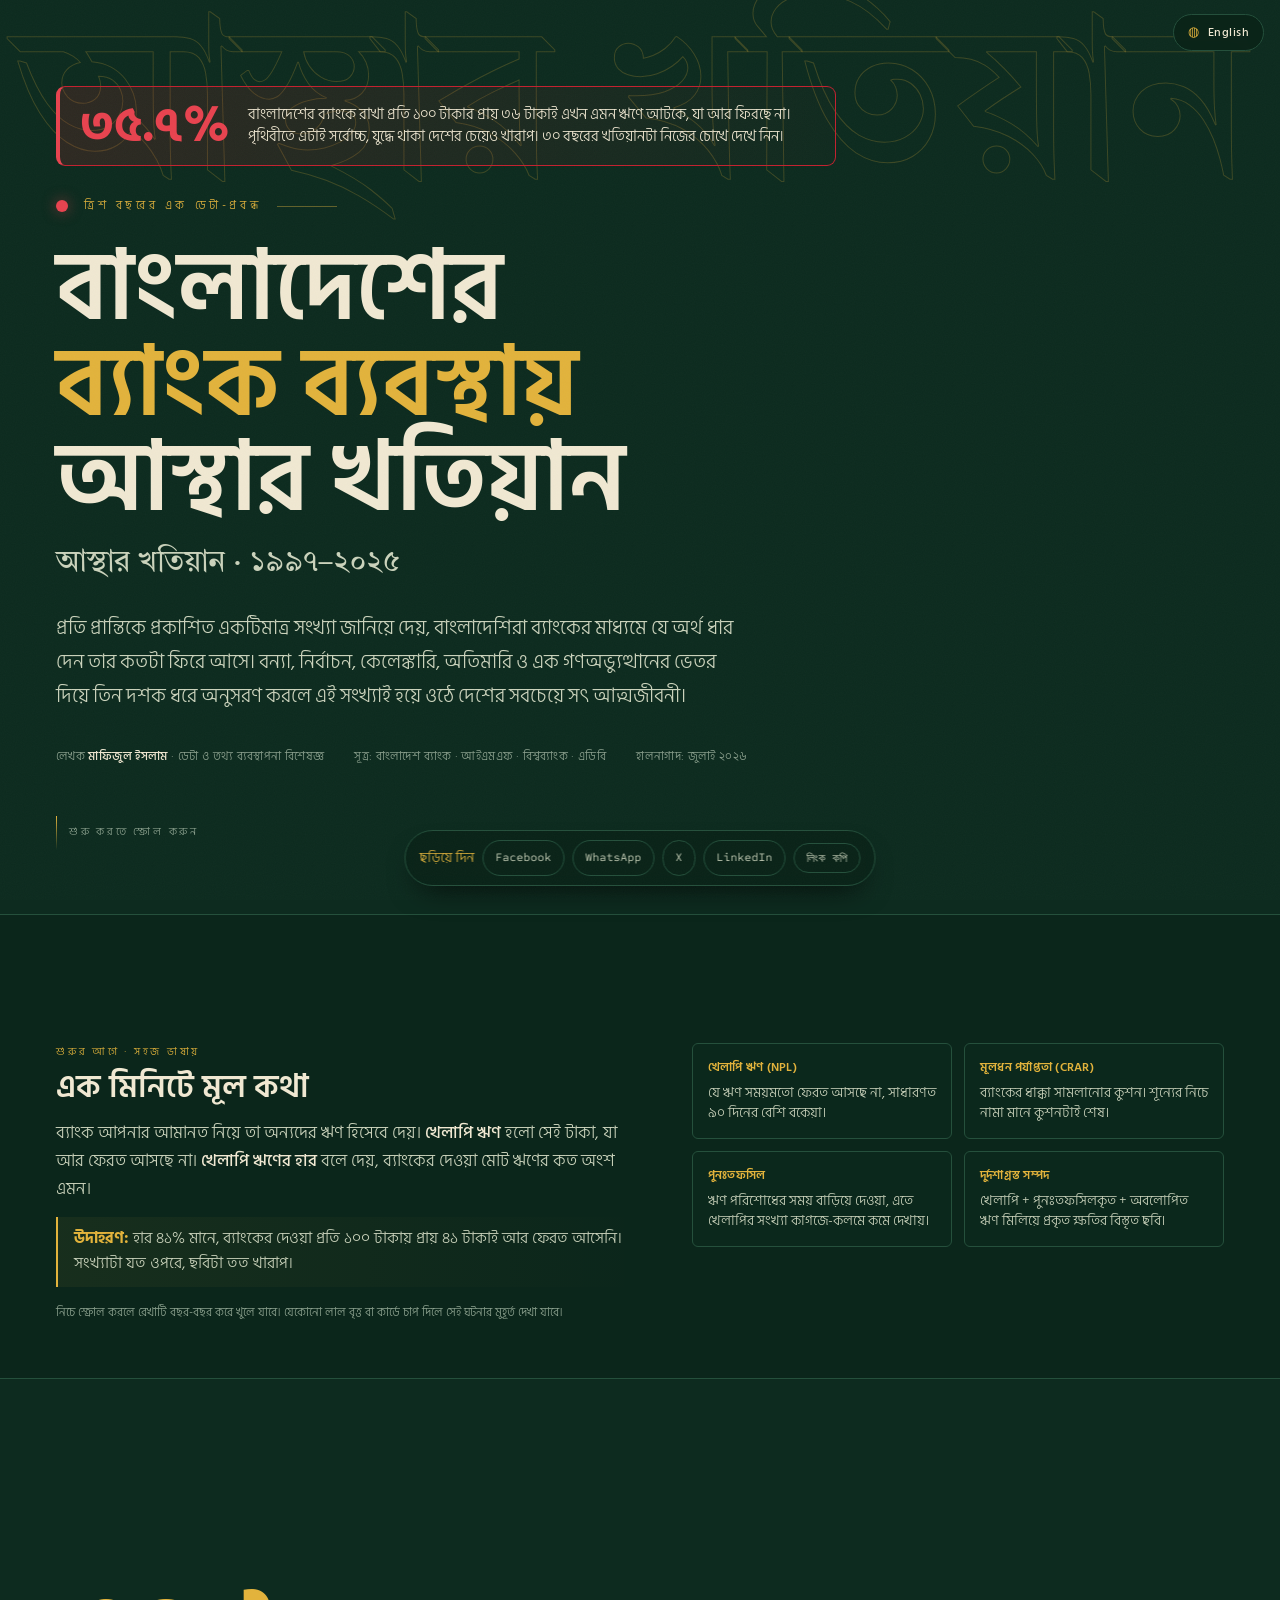
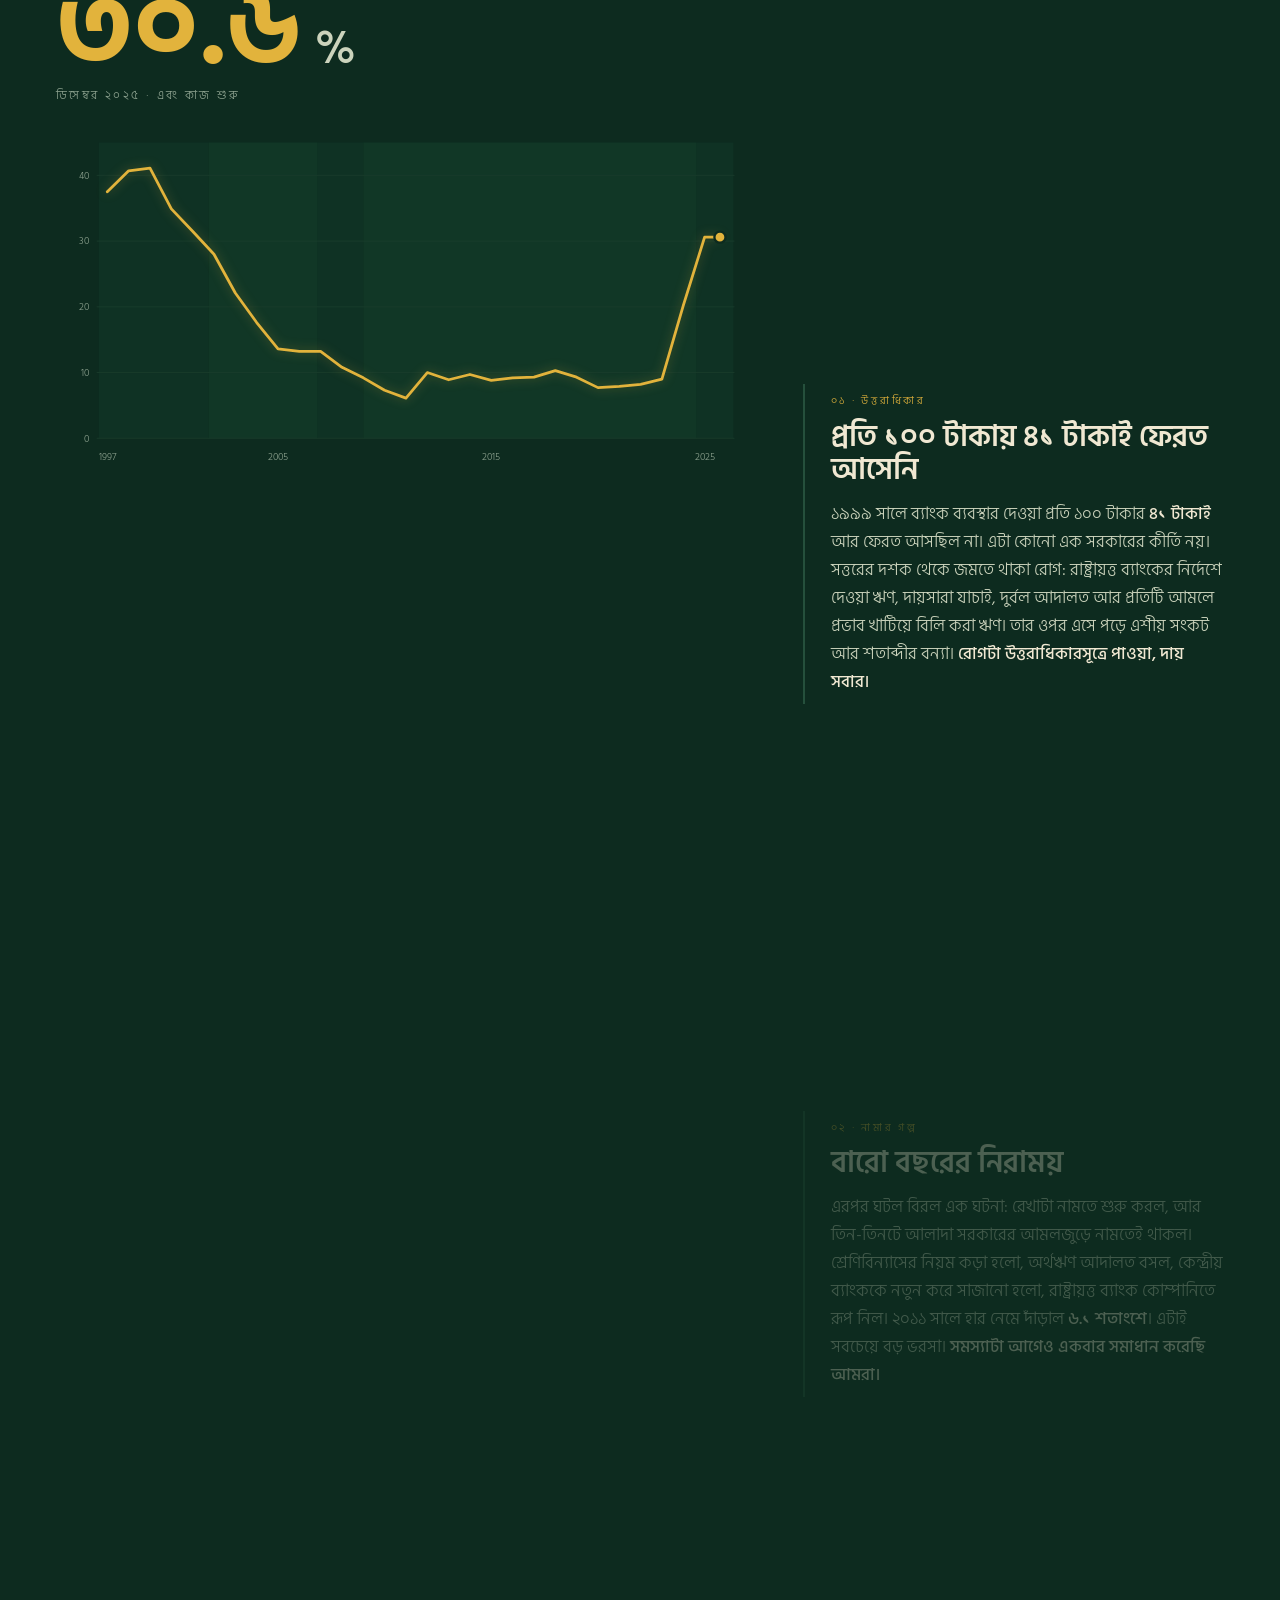
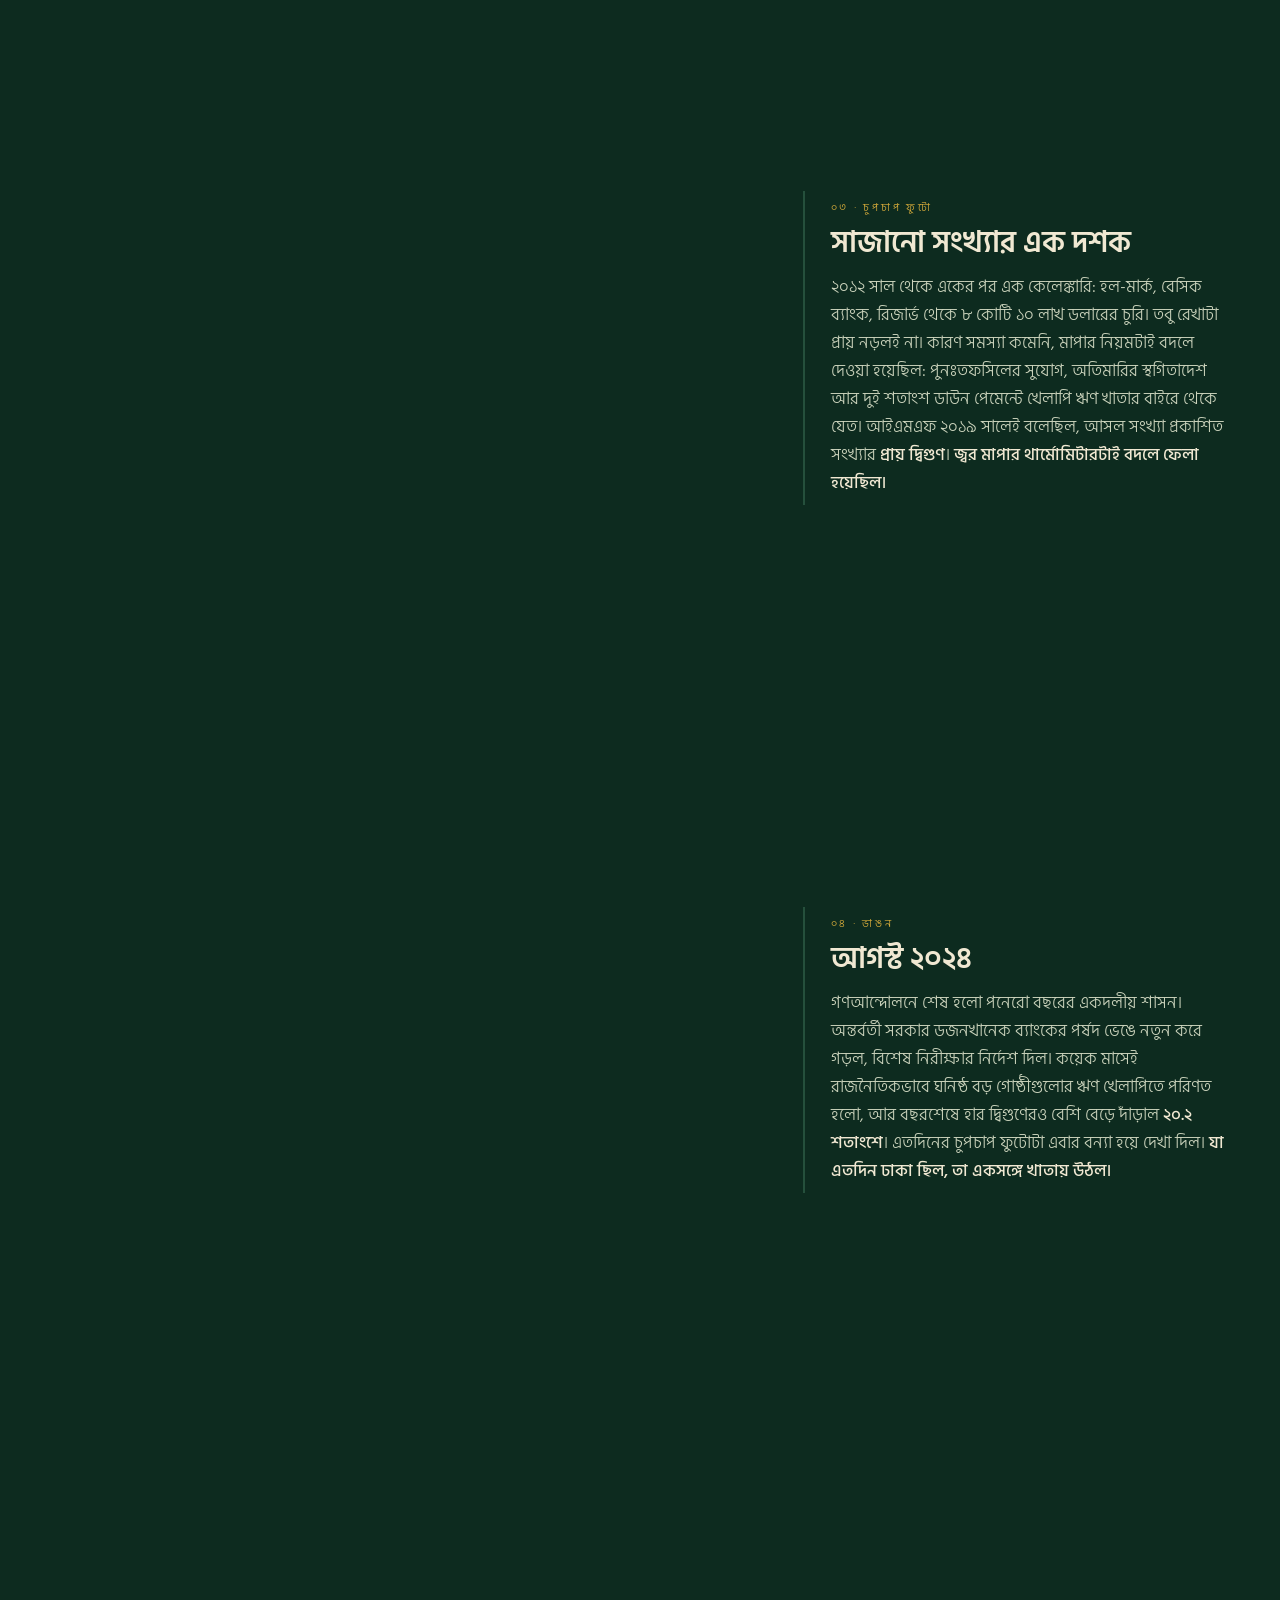
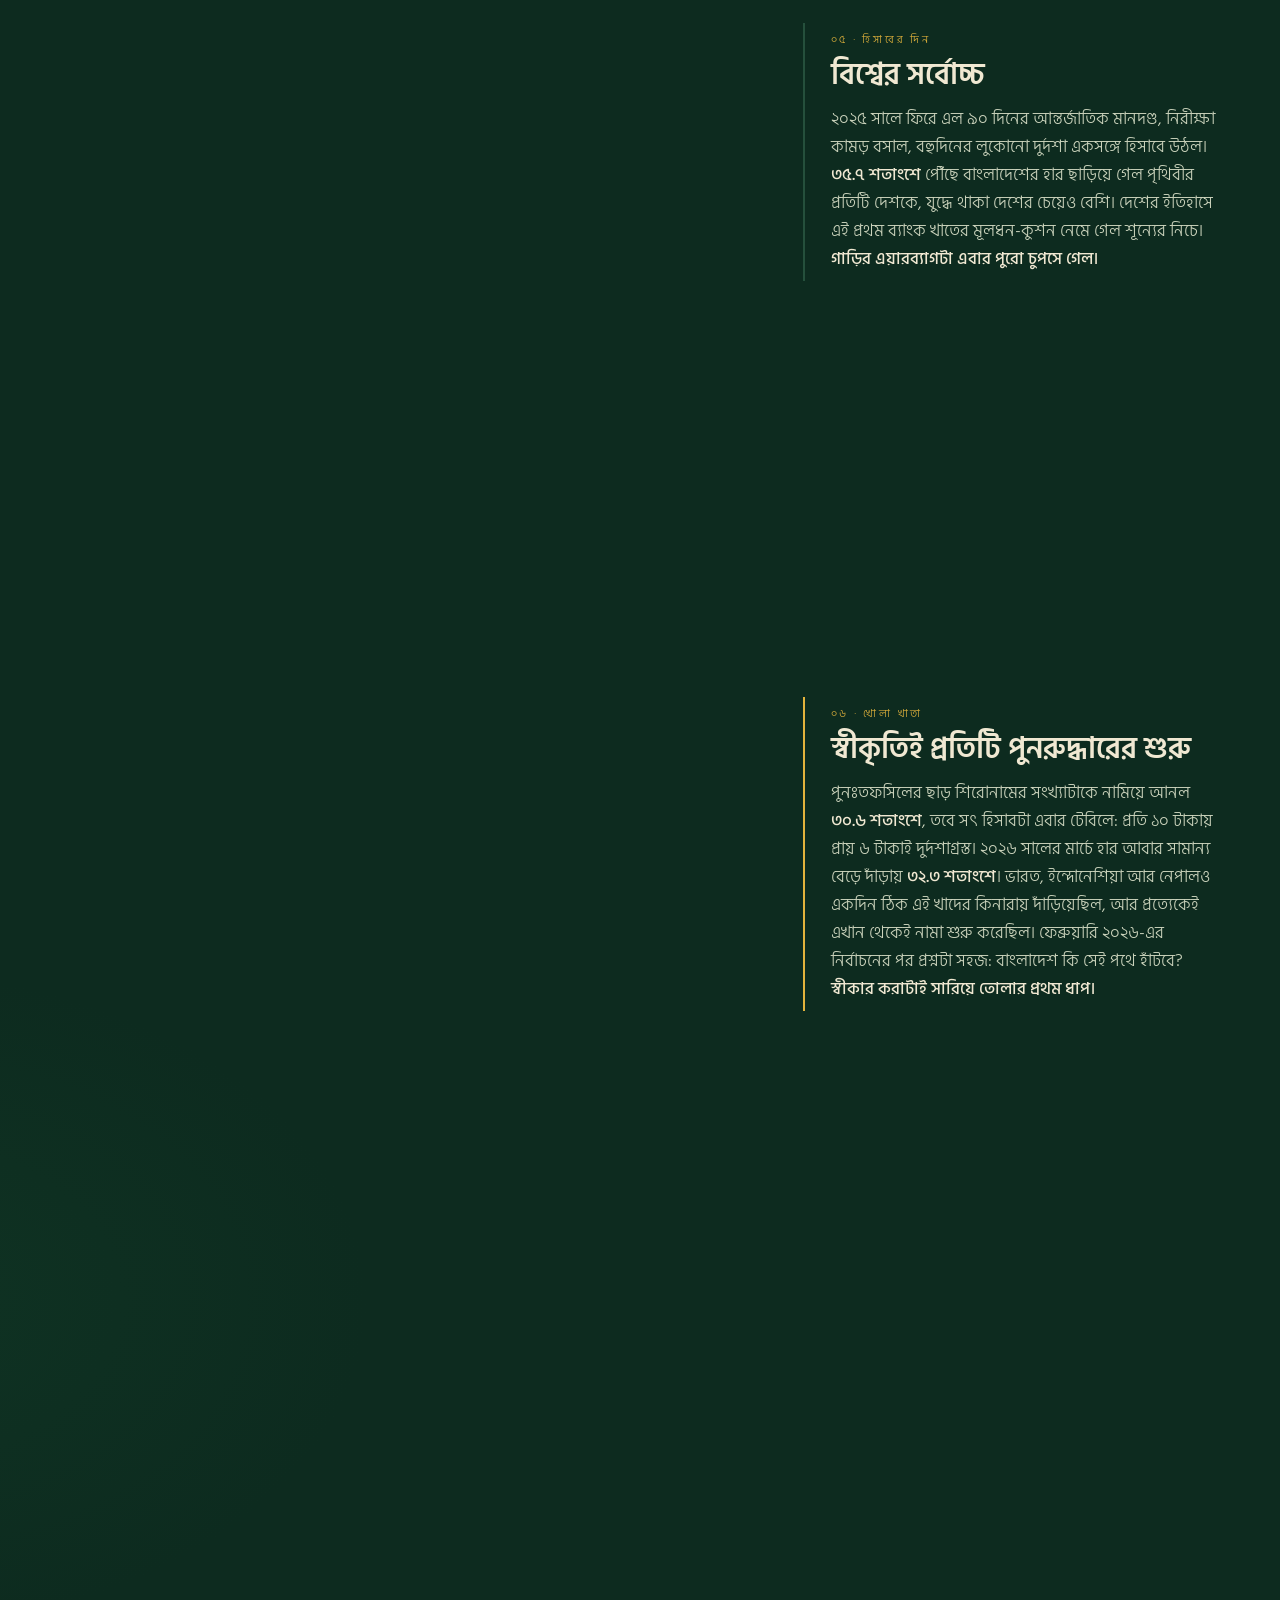
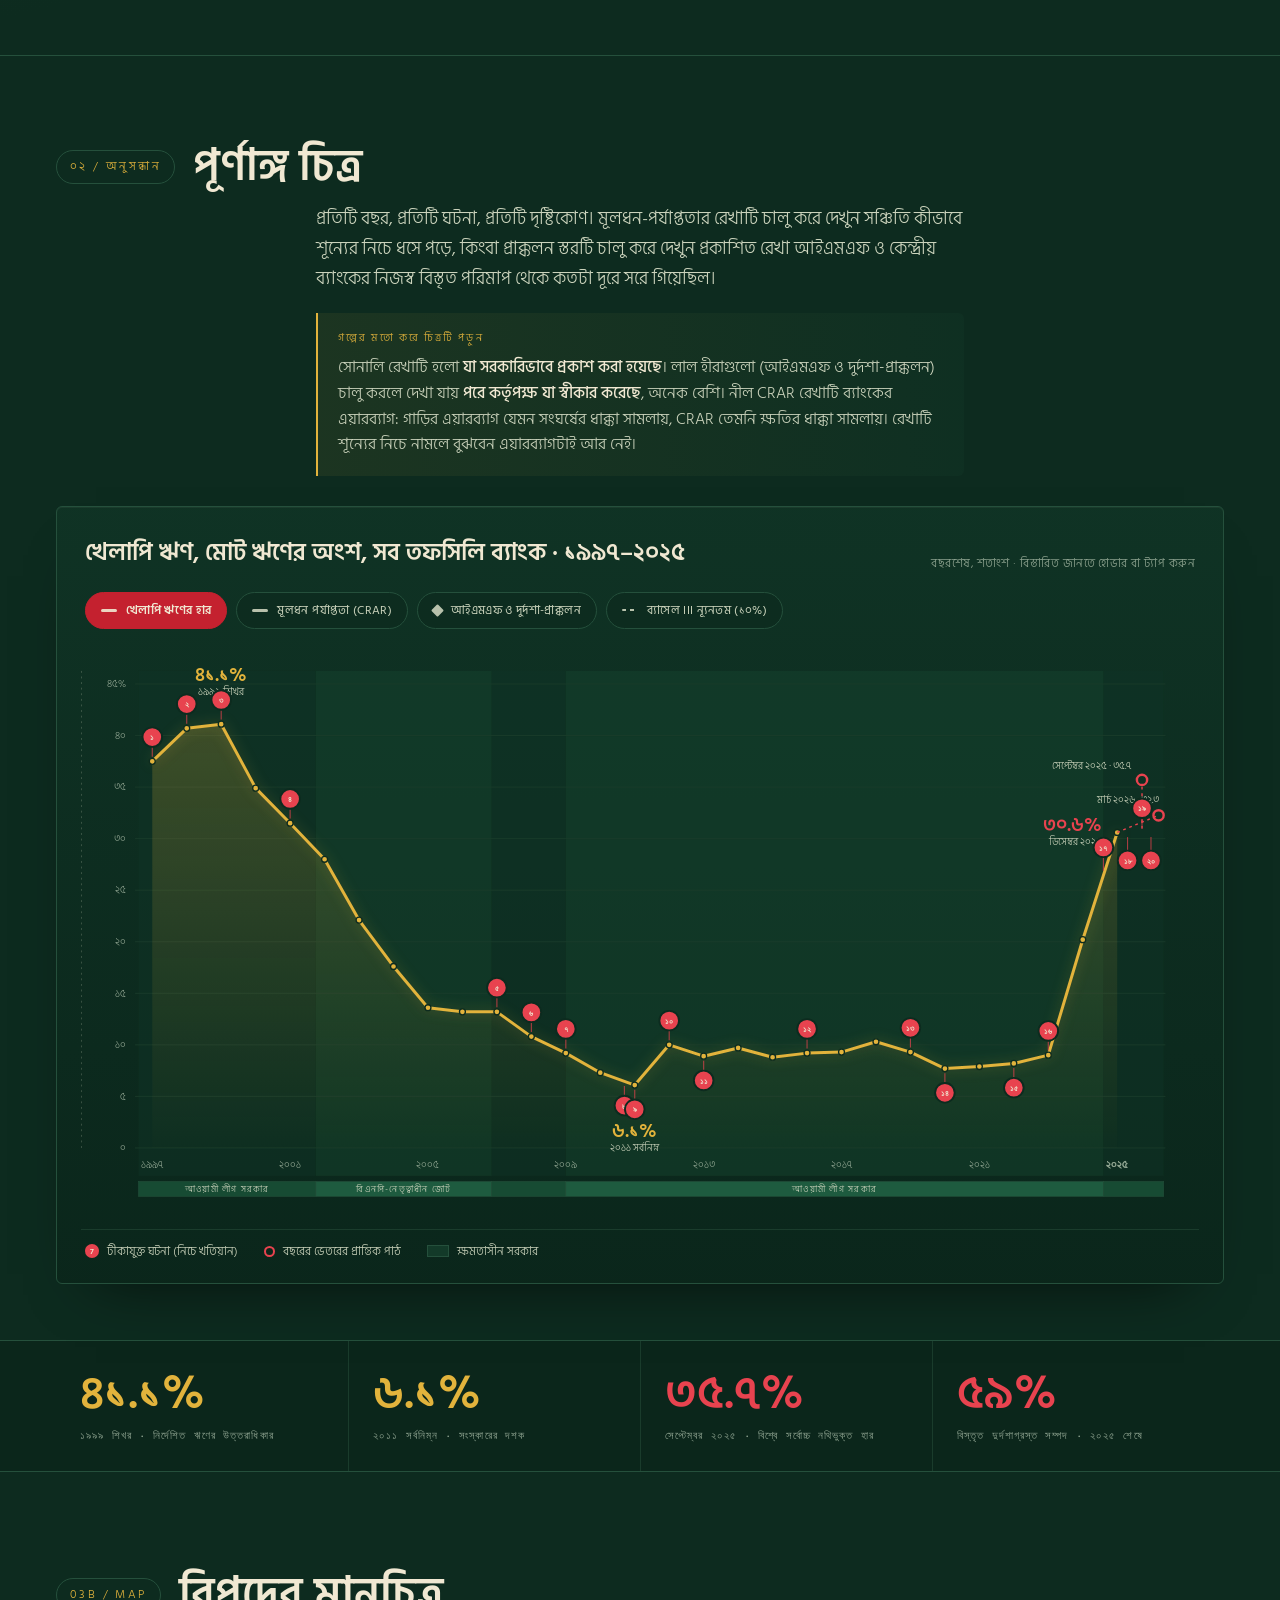
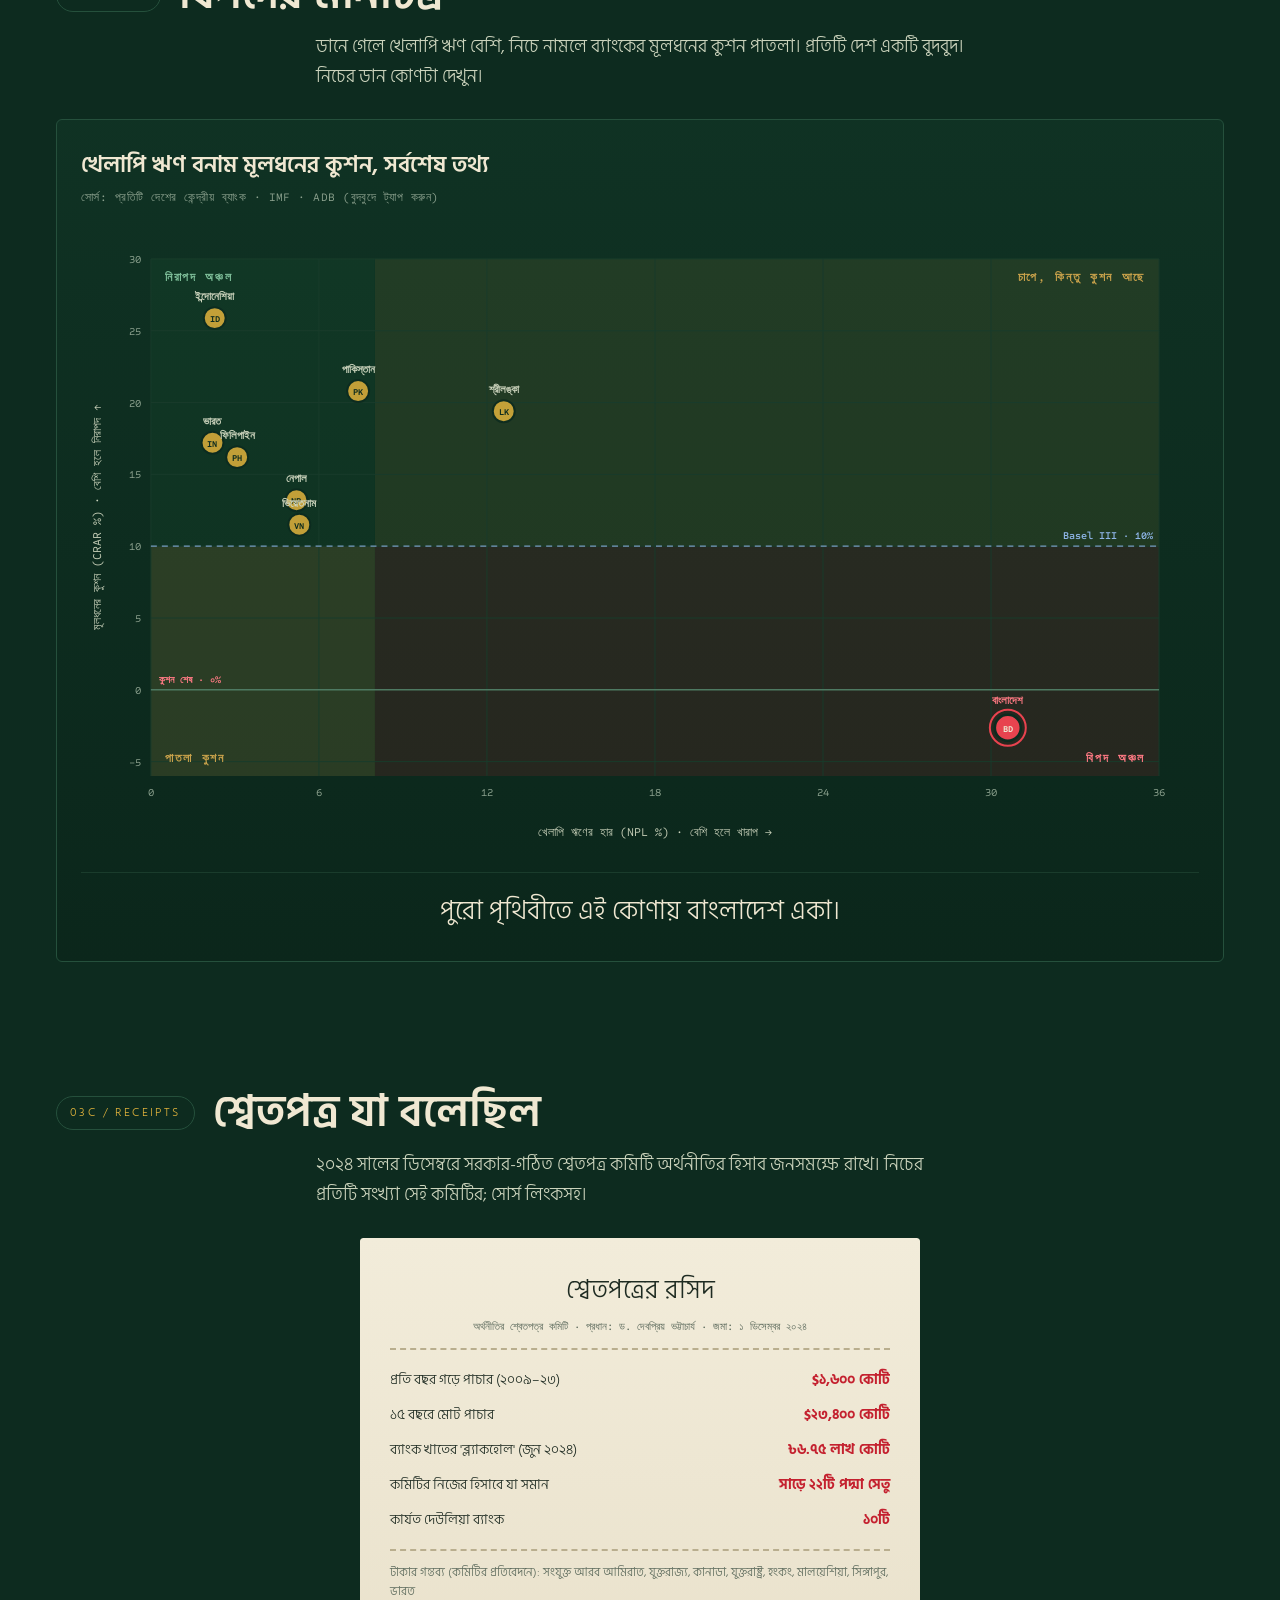
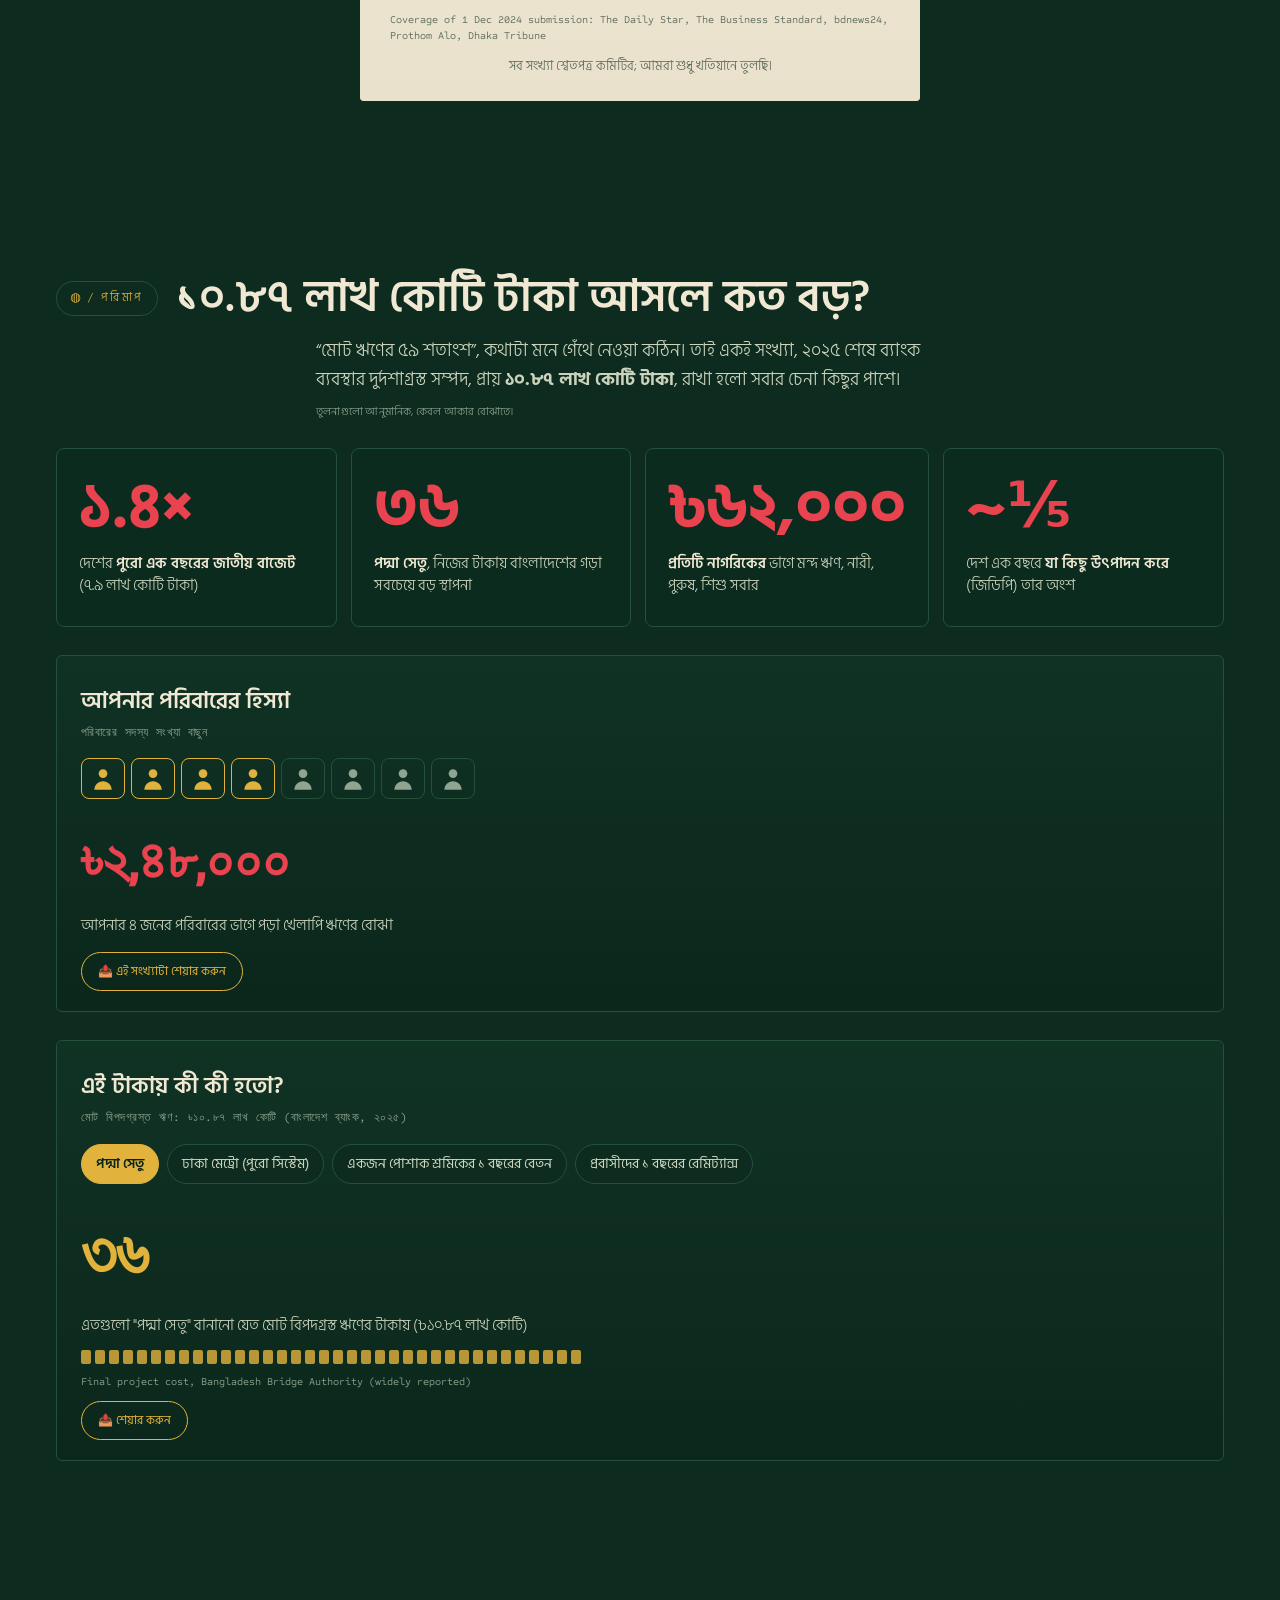
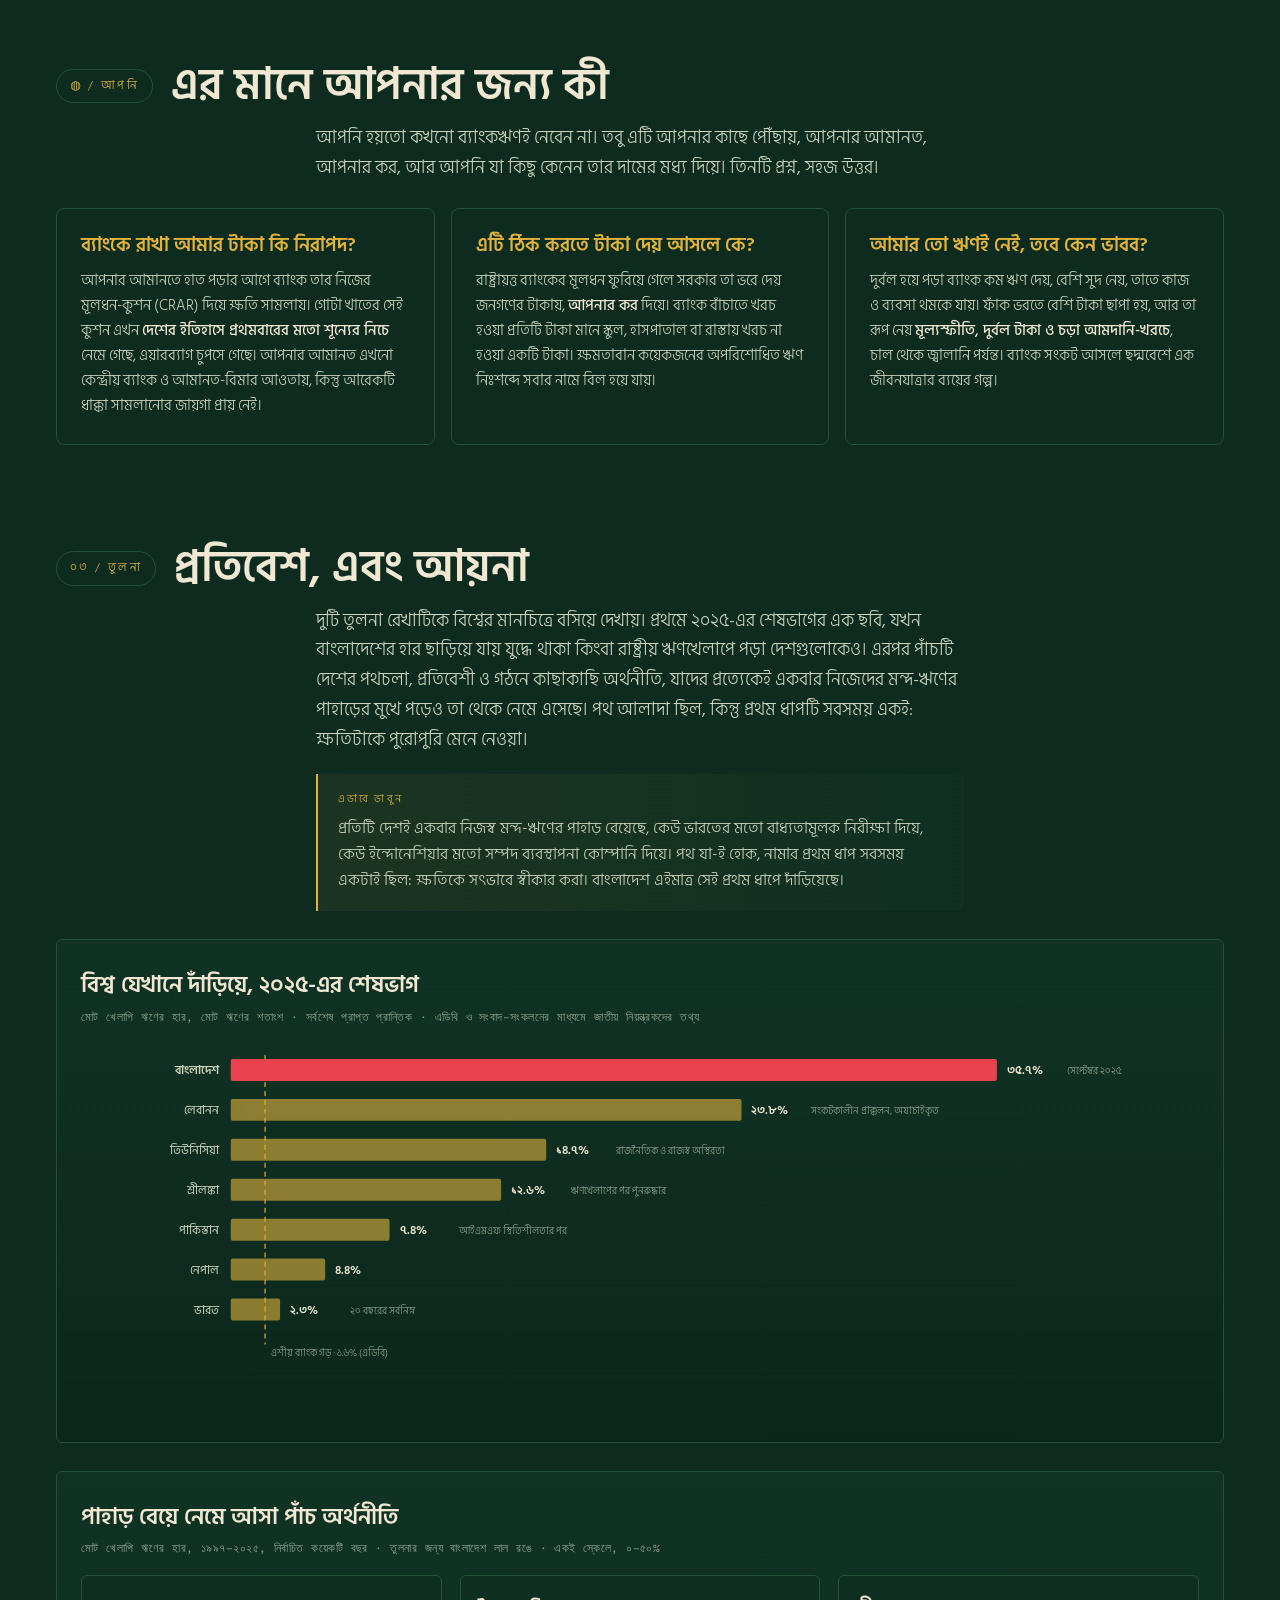
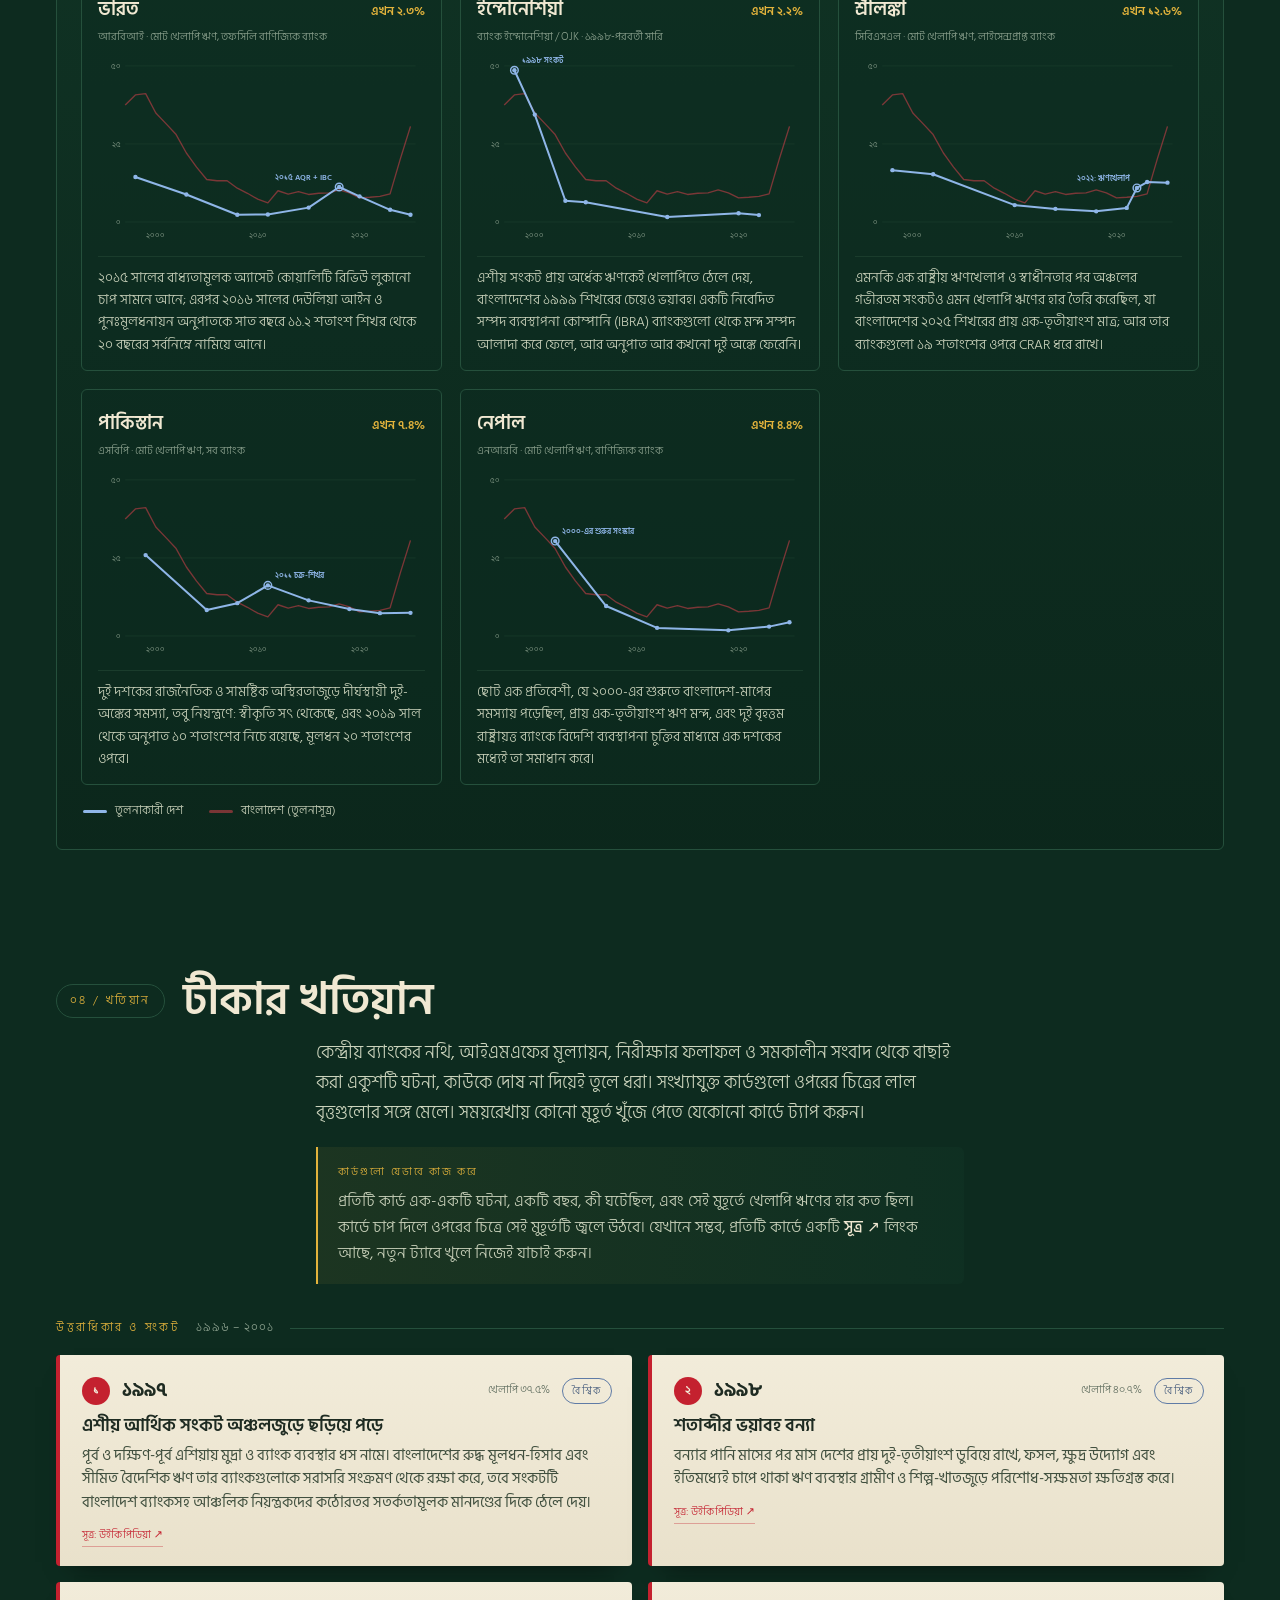
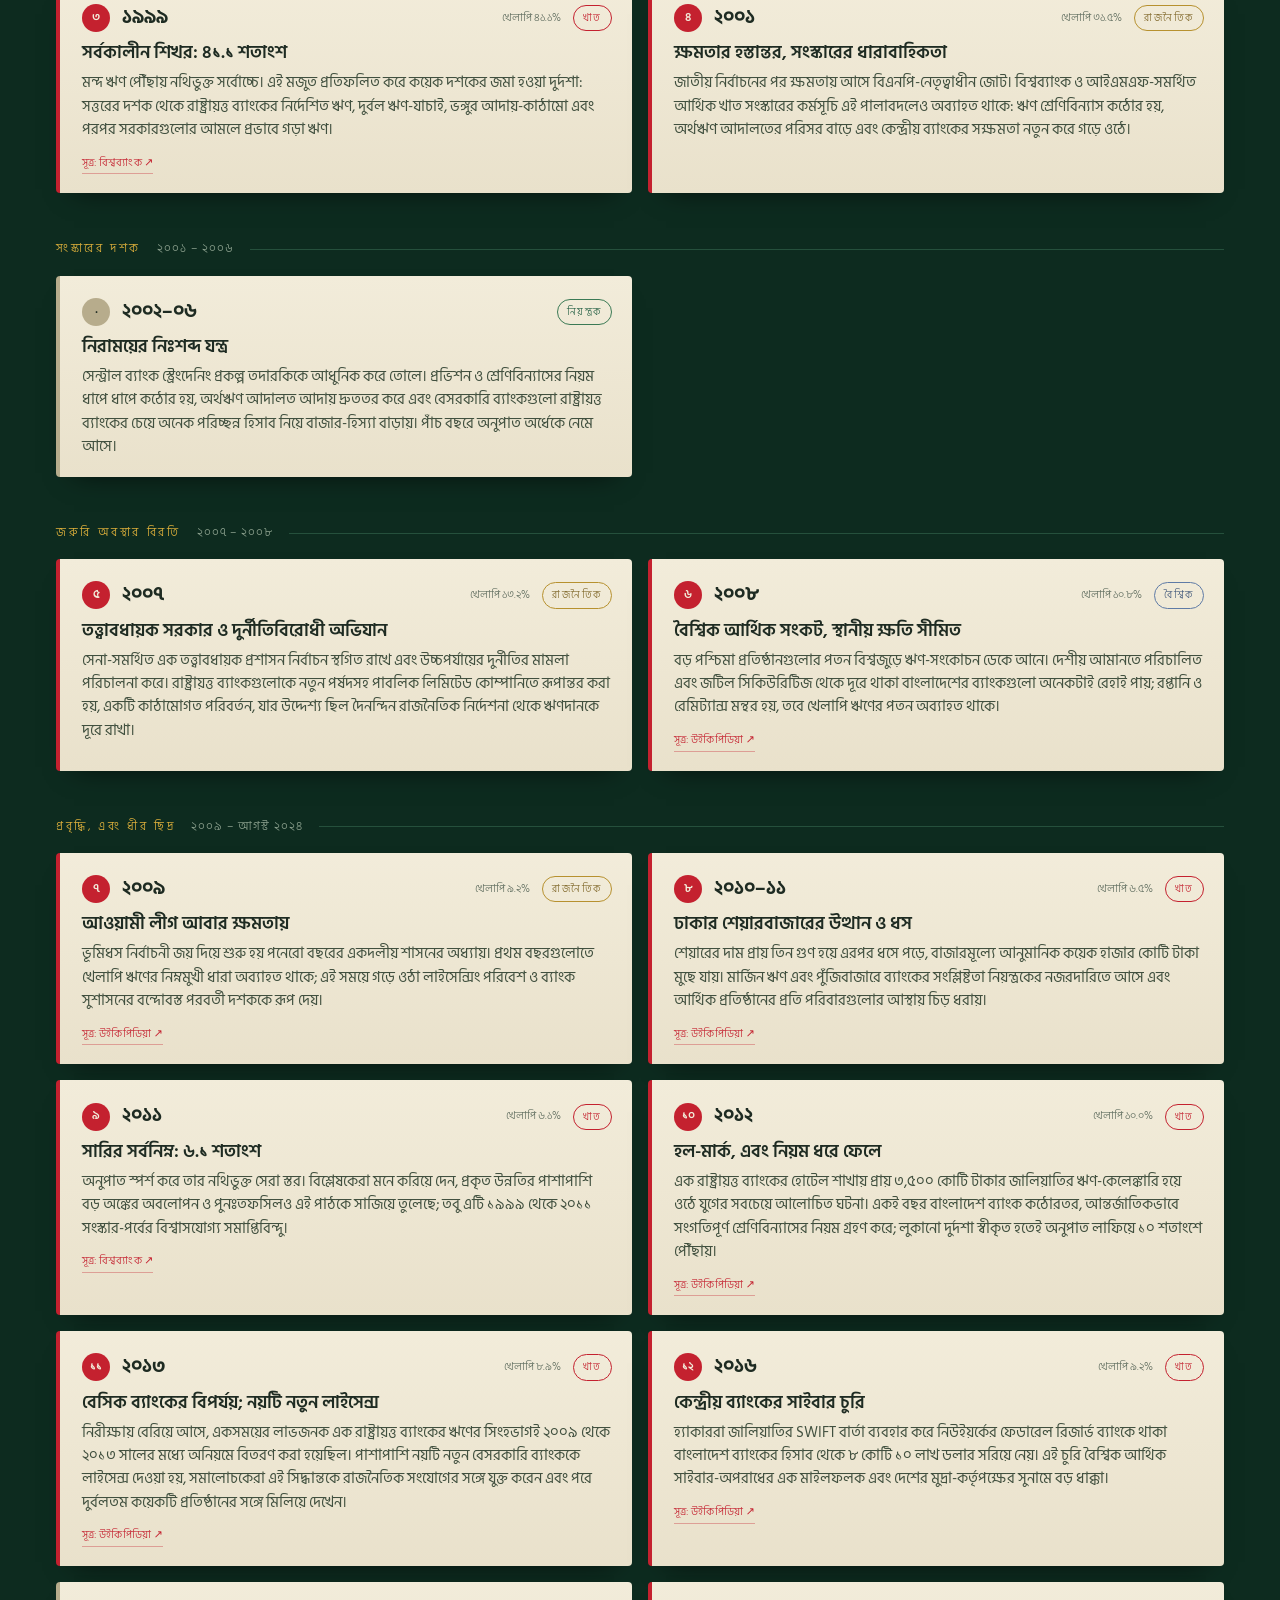
==== commit 4be42993: "Tighten late-2025 snapshot after fact-check: drop Ukraine, flag Lebanon Ukraine 26.1% was mid-2025 o" ====
--- a/index.html
+++ b/index.html
@@ -263,7 +263,7 @@
     <div class="comp-card">
       <h3 data-i18n="cmp.snap.h">Where the world stood, late 2025</h3>
       <div class="sub" data-i18n="cmp.snap.sub">Gross NPL ratio, percent of total loans &middot; latest available quarter &middot; national regulators via ADB and press compilations</div>
-      <svg id="snapshot" viewBox="0 0 1120 380" role="img" aria-label="Bar chart comparing late-2025 NPL ratios: Bangladesh 35.7 percent, Ukraine 26.1, Lebanon 23.8, Tunisia 14.7, Sri Lanka 12.6, Pakistan 7.4, Nepal 4.4, India 2.3, against an Asian average of 1.6."></svg>
+      <svg id="snapshot" viewBox="0 0 1120 380" role="img" aria-label="Bar chart comparing late-2025 NPL ratios: Bangladesh 35.7 percent, Lebanon about 23.8 (unverified estimate), Tunisia 14.7, Sri Lanka 12.6, Pakistan 7.4, Nepal 4.4, India 2.3, against an Asian average of 1.6 percent."></svg>
     </div>
     <div class="comp-card" style="padding-bottom:24px">
       <h3 data-i18n="cmp.multi.h">Five economies that climbed down the mountain</h3>
--- a/css/styles.css
+++ b/css/styles.css
@@ -478,6 +478,8 @@
    PEOPLES-EDITION COMPONENTS (danger map, receipt, family share,
    converter, share bar). Moved here from sections.html.
    ============================================================== */
+/* Danger map: match the other charts so the SVG scales to its container (no mobile overflow) */
+#dangermap{display:block;width:100%;height:auto}
 /* Danger map punchline */
 .dm-punch{font-family:'Tiro Bangla','Bricolage Grotesque',serif;font-size:clamp(19px,2.4vw,26px);
   color:var(--cream);text-align:center;padding:16px 6px 8px;border-top:1px solid var(--hair-2);margin-top:10px}
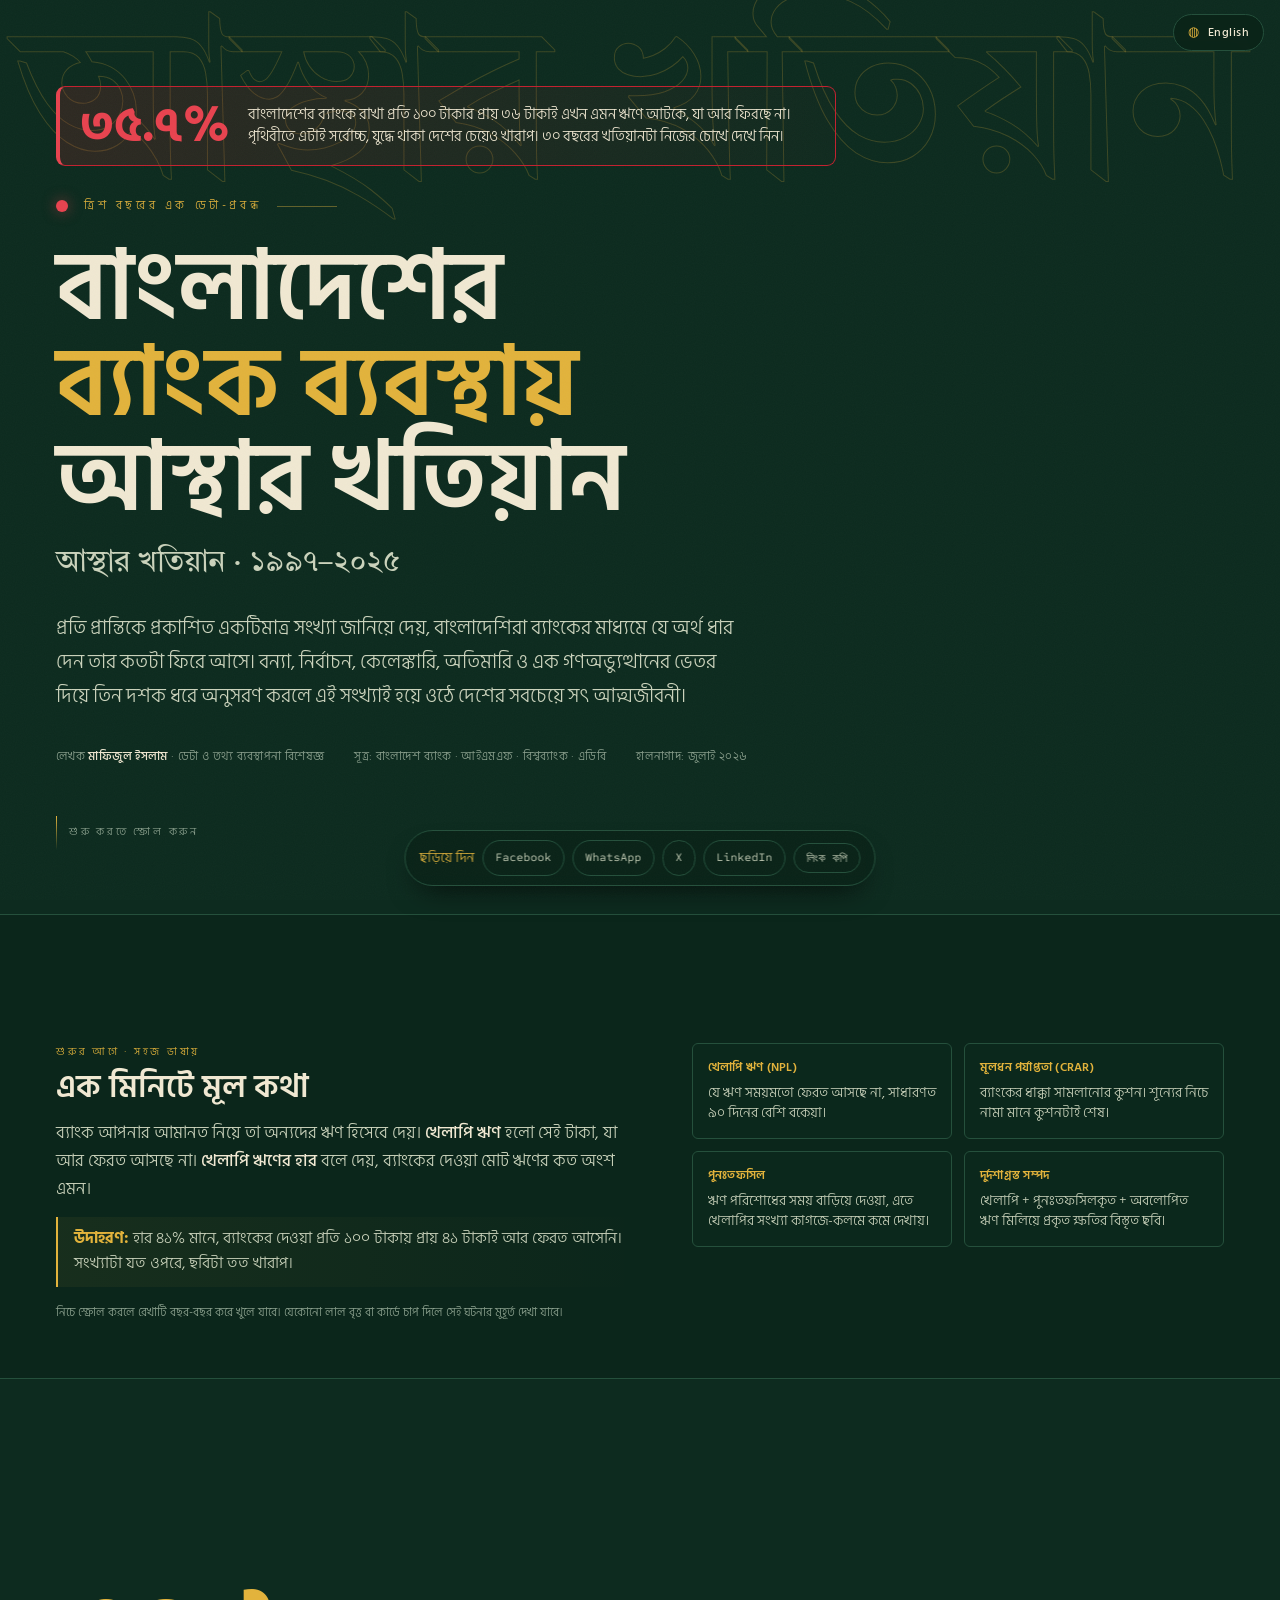
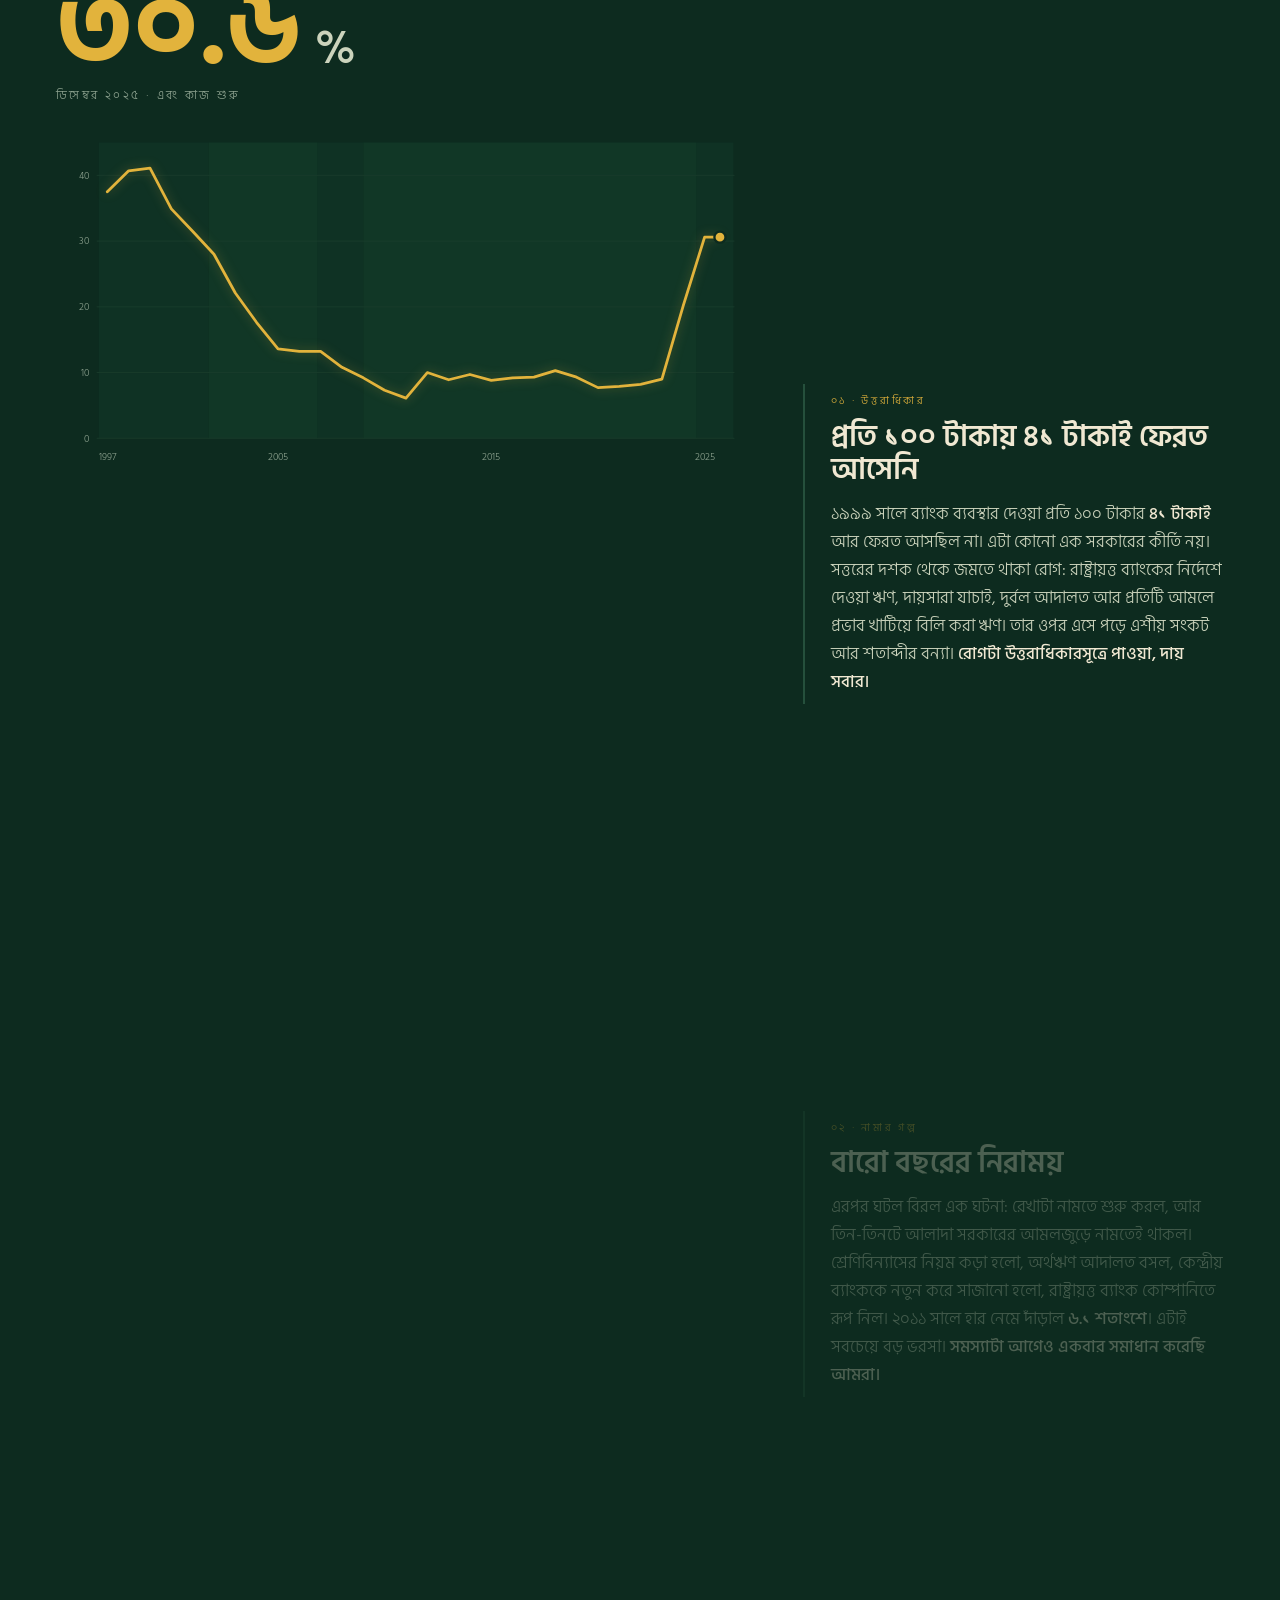
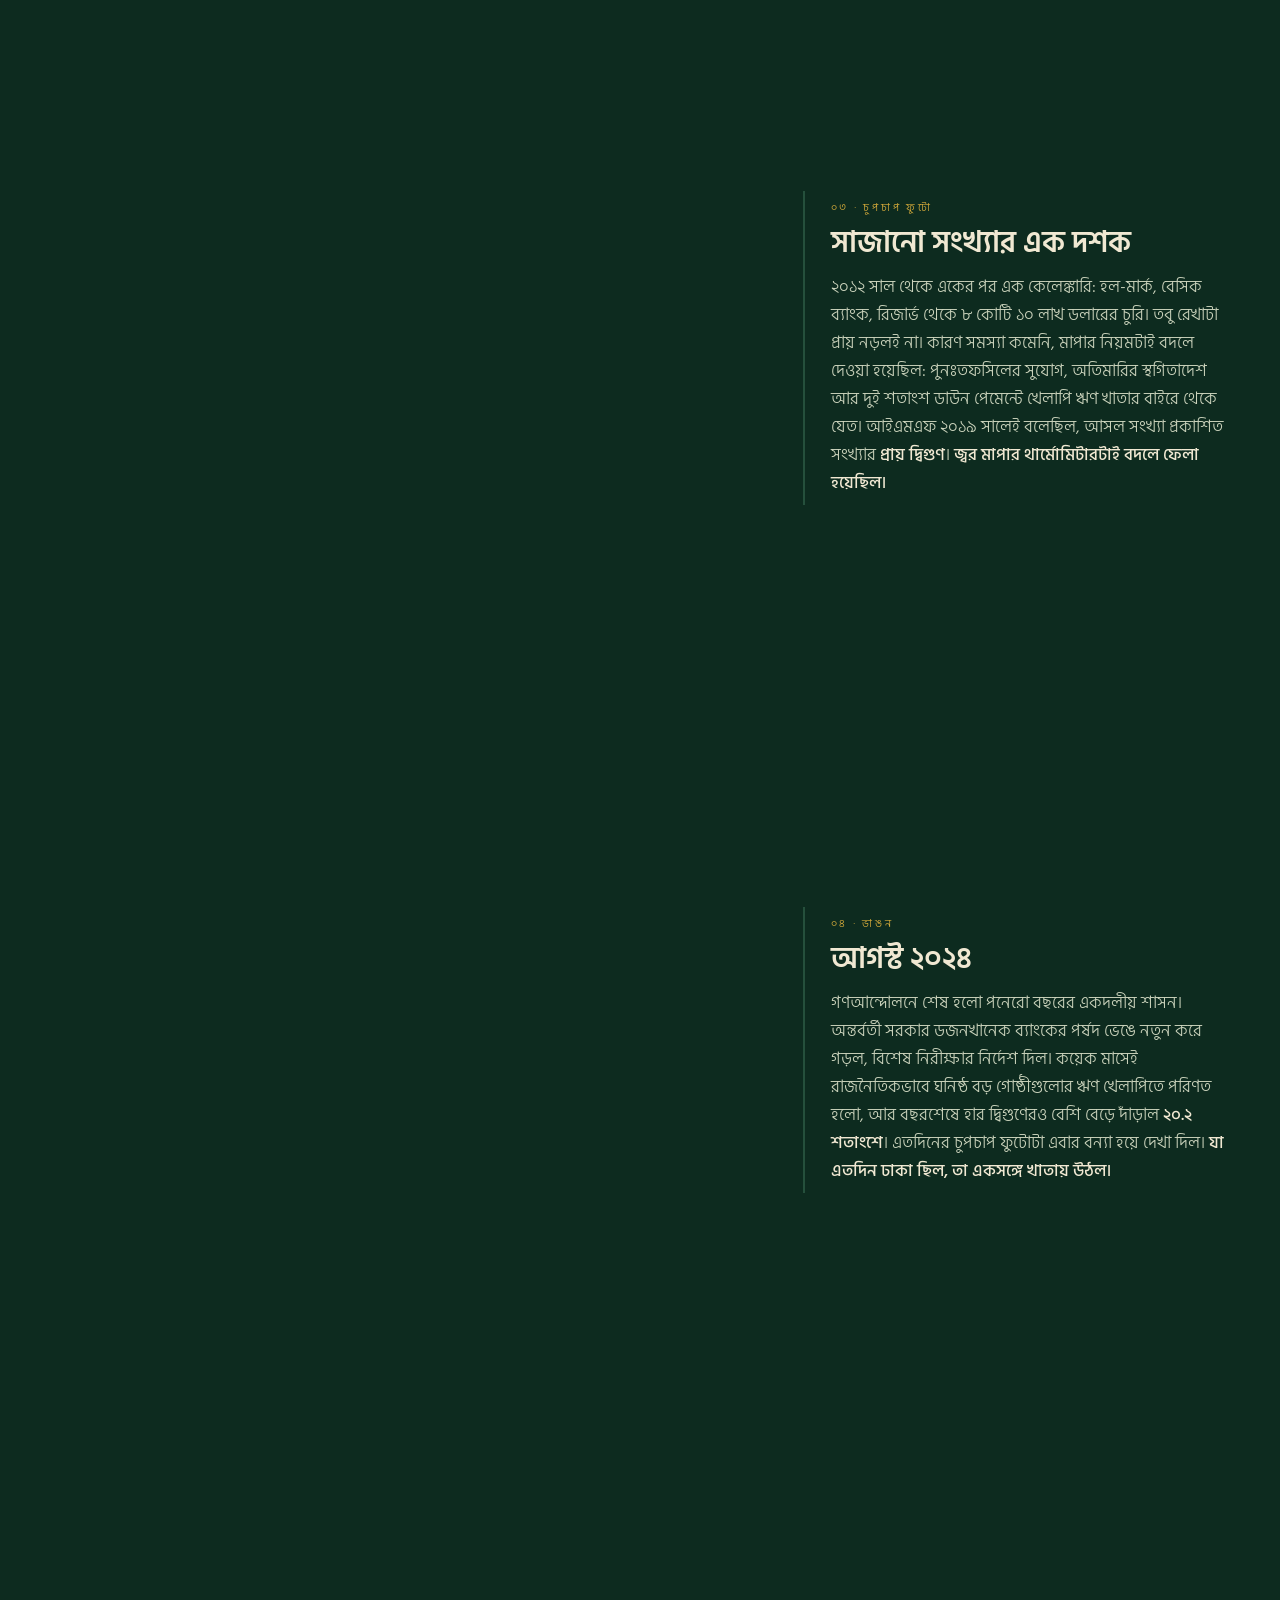
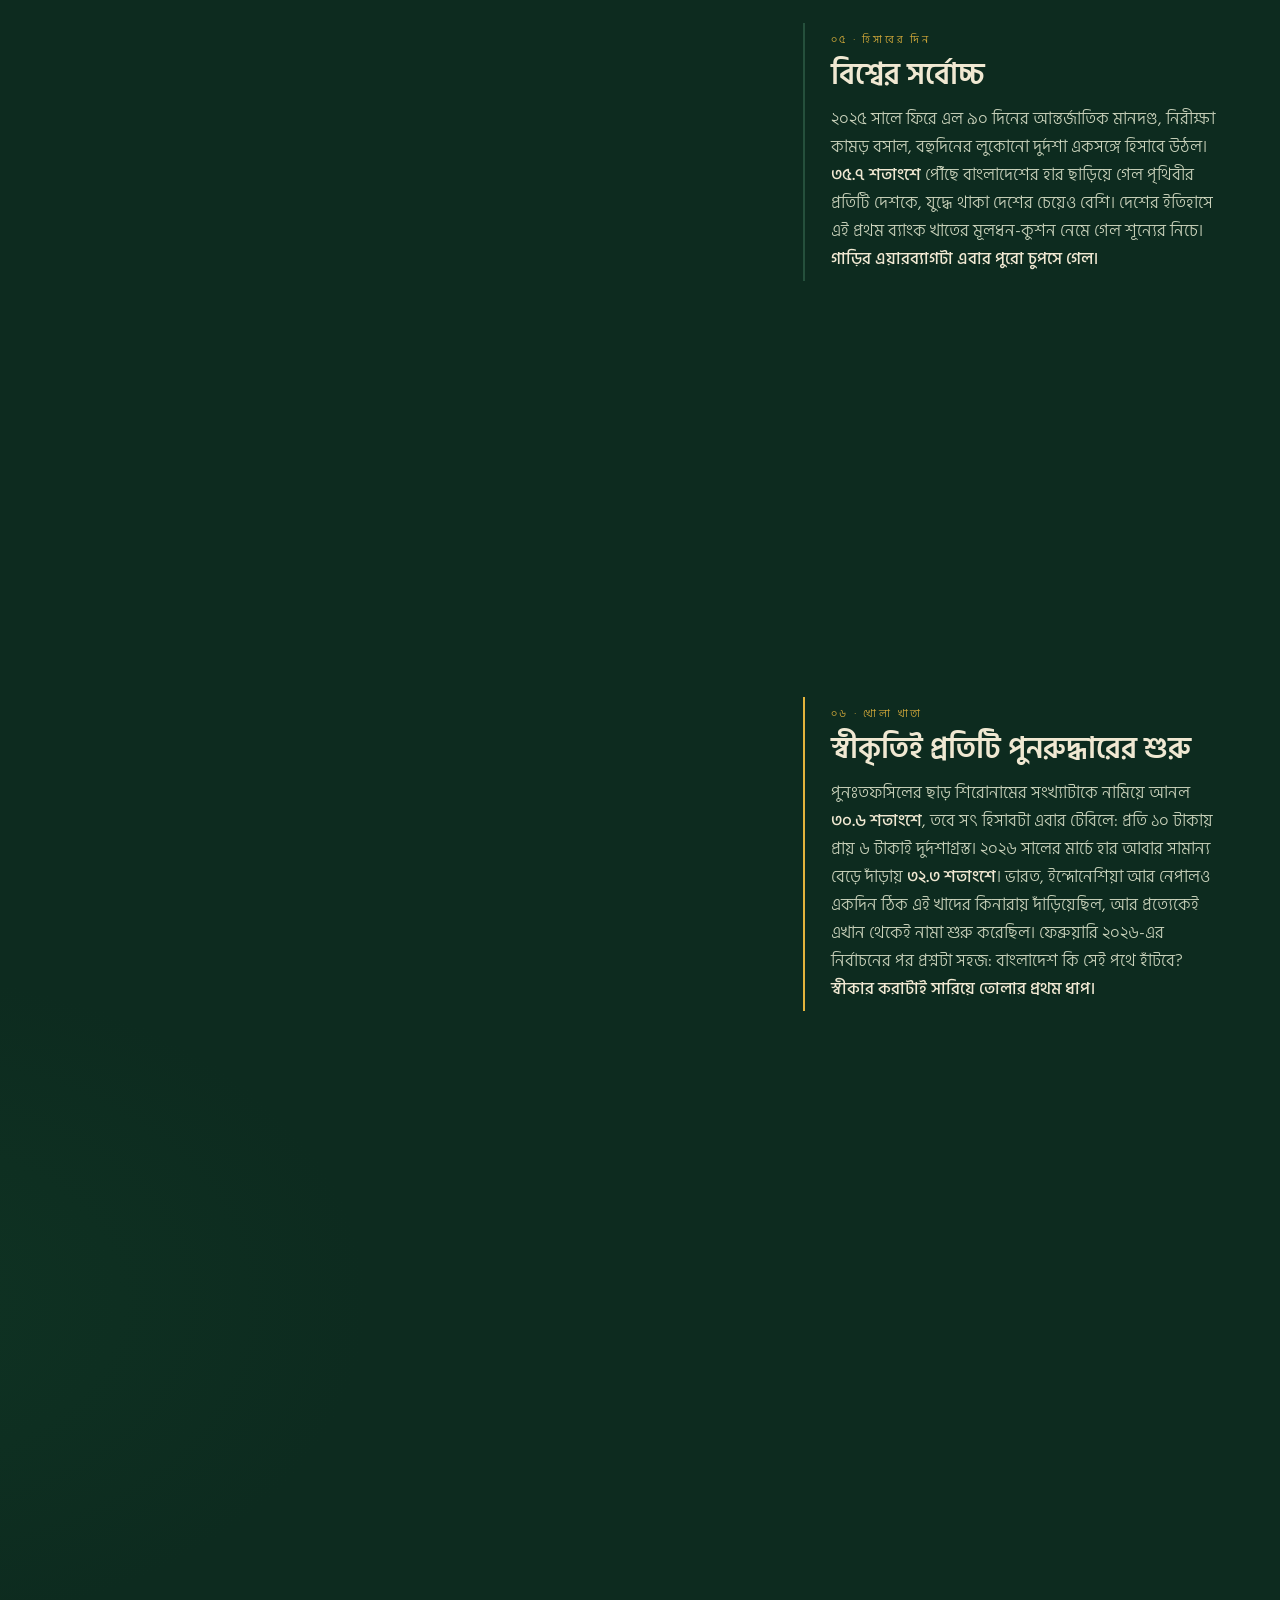
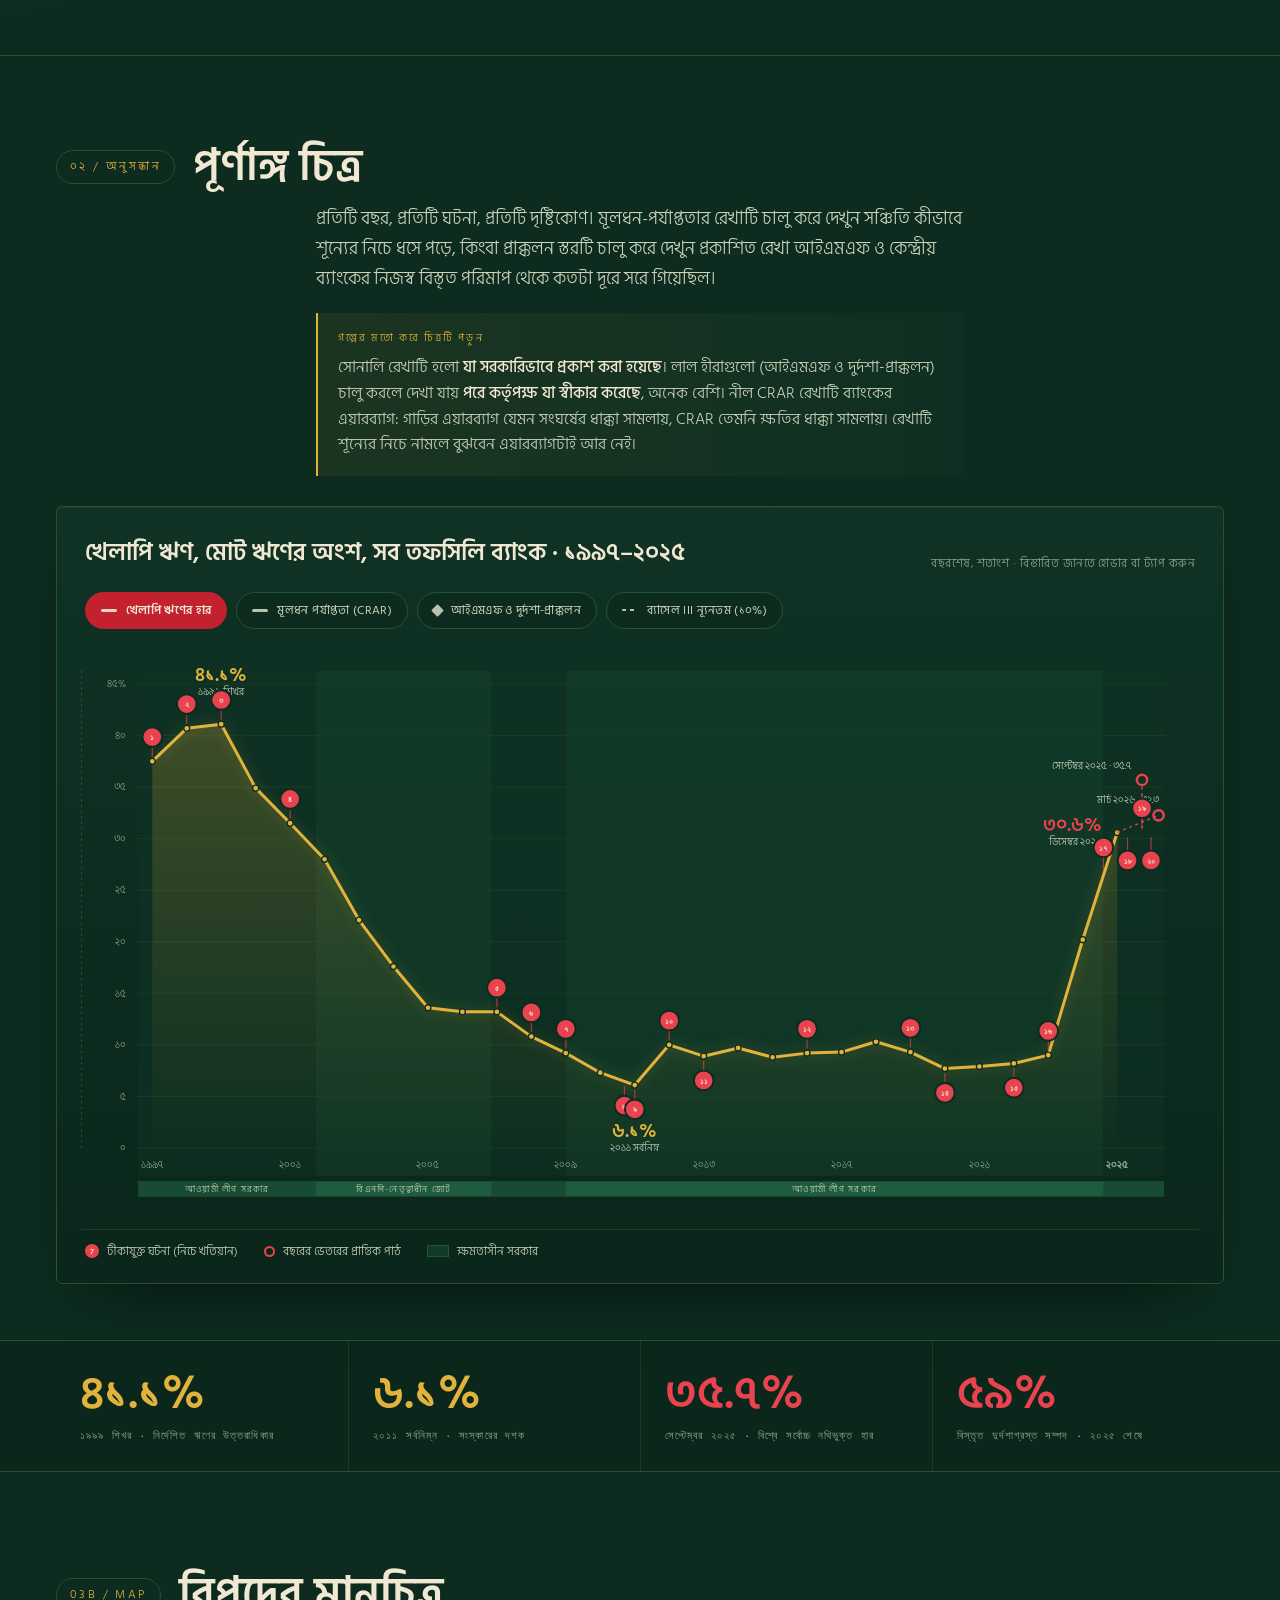
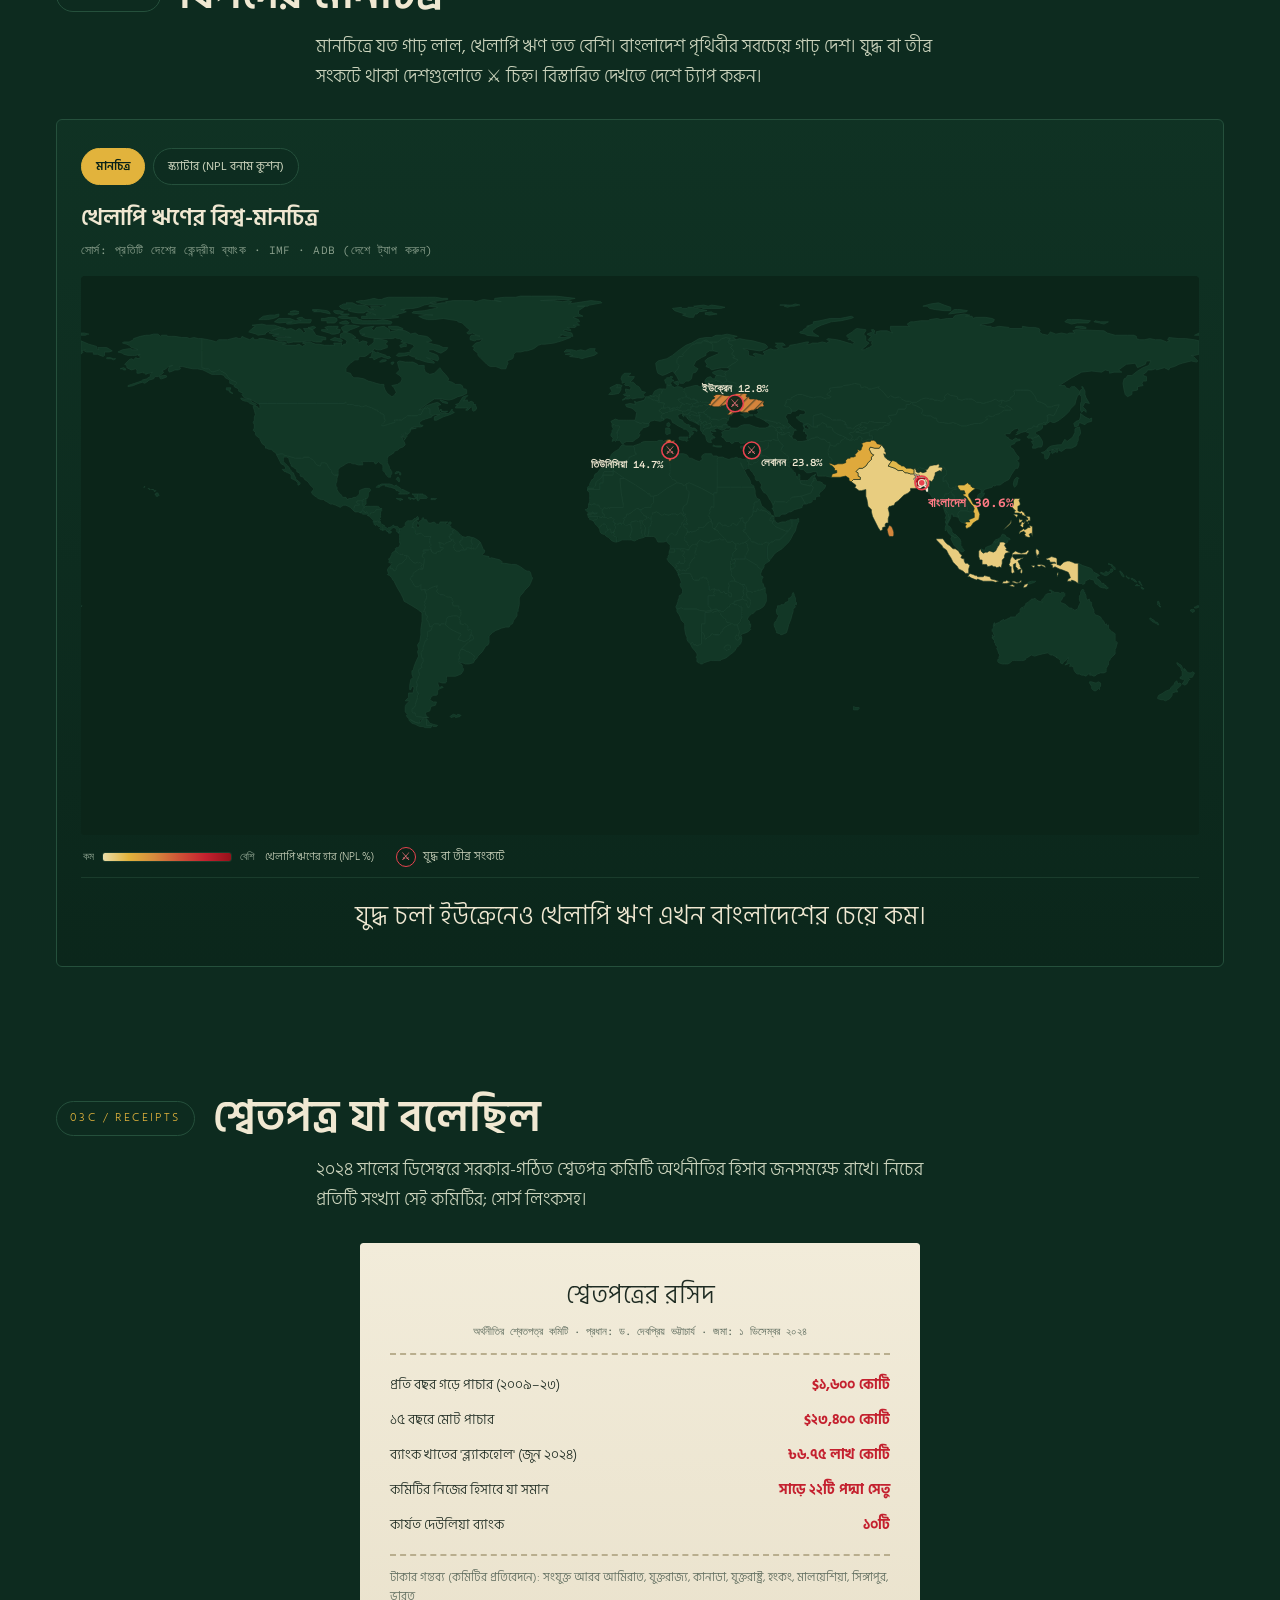
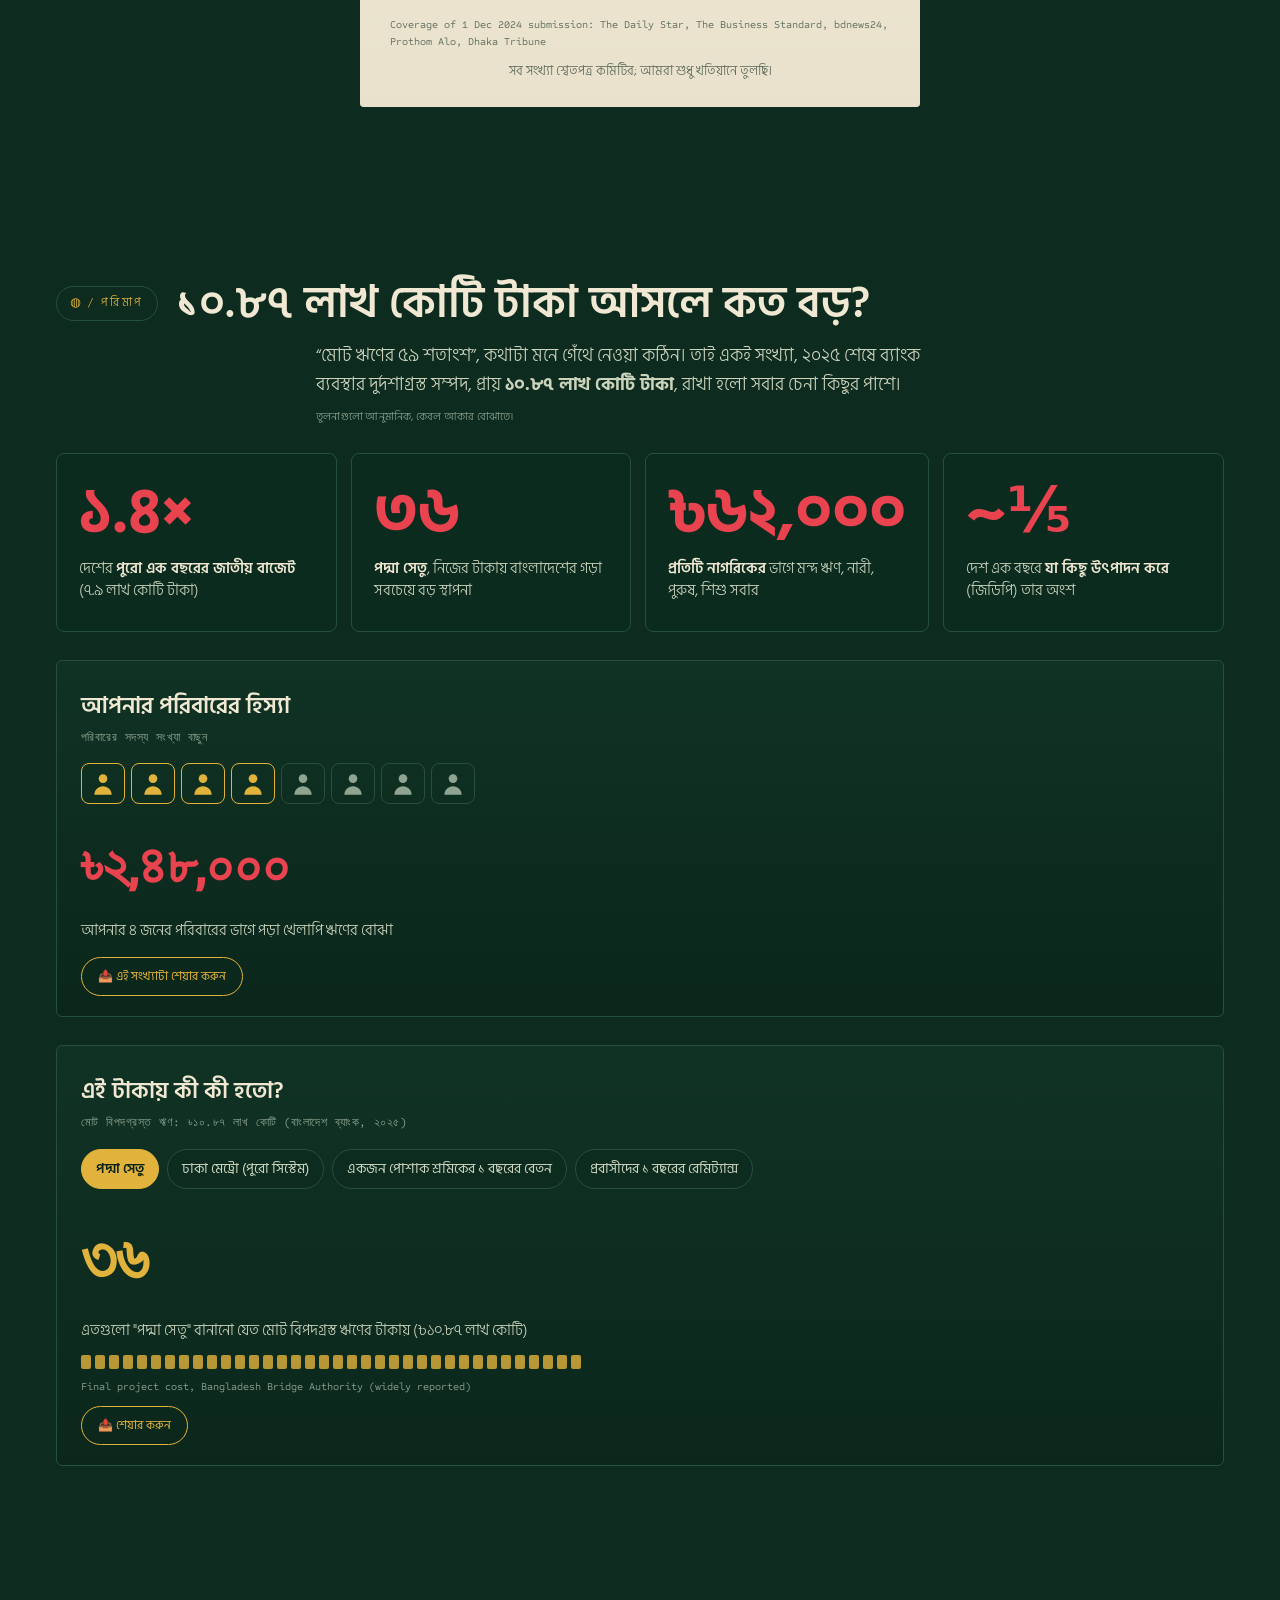
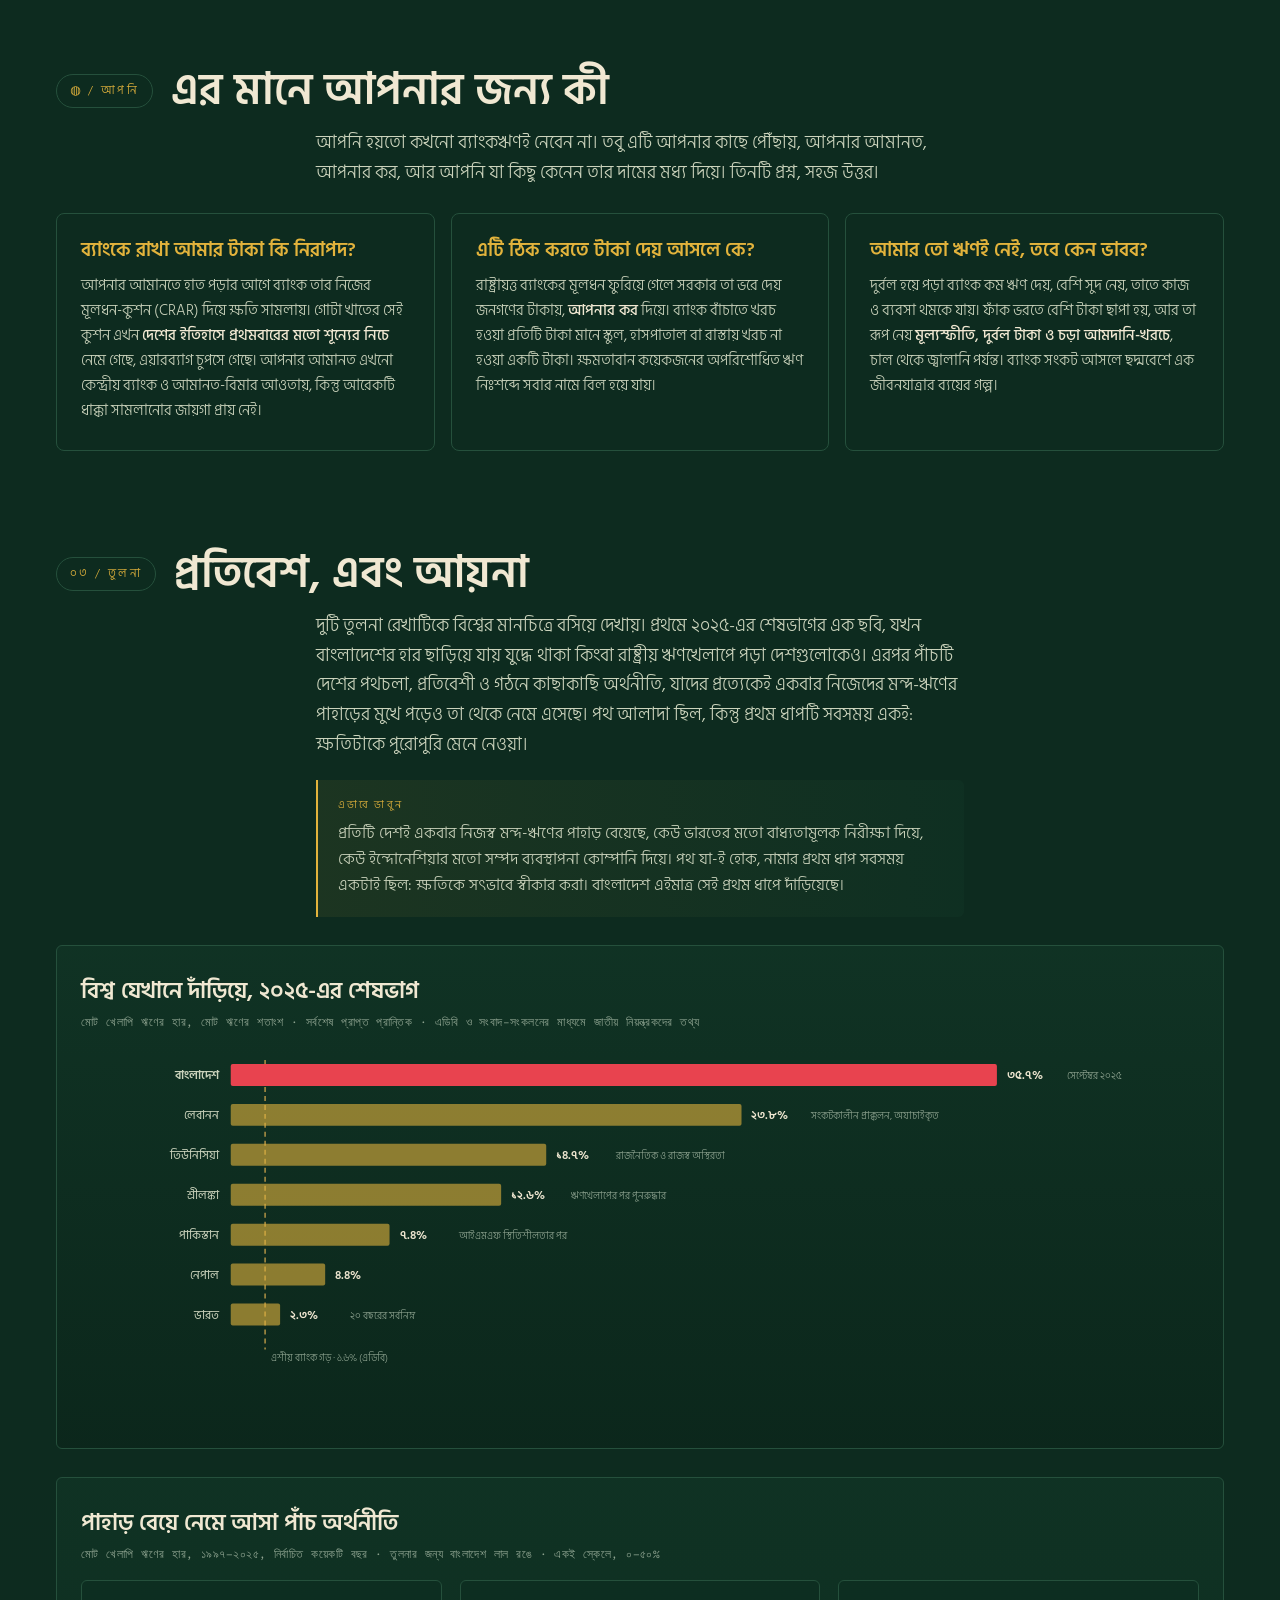
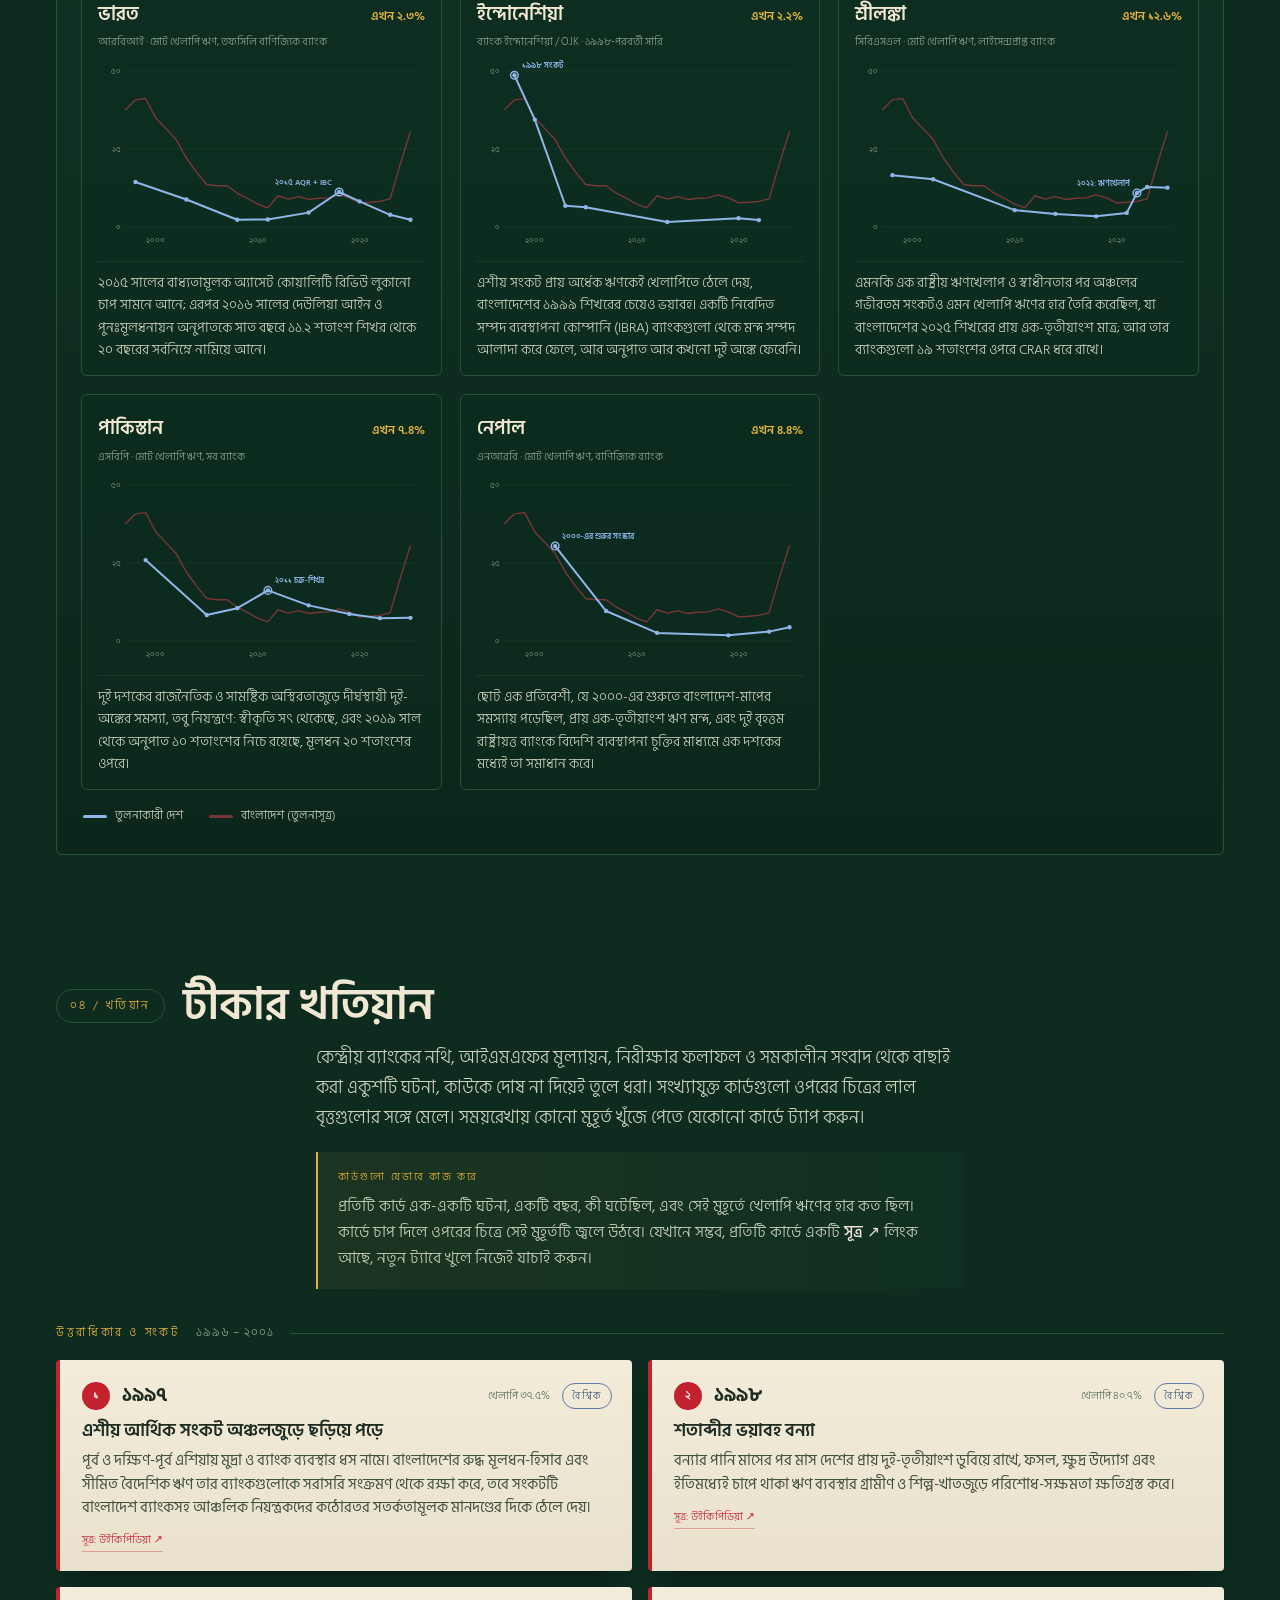
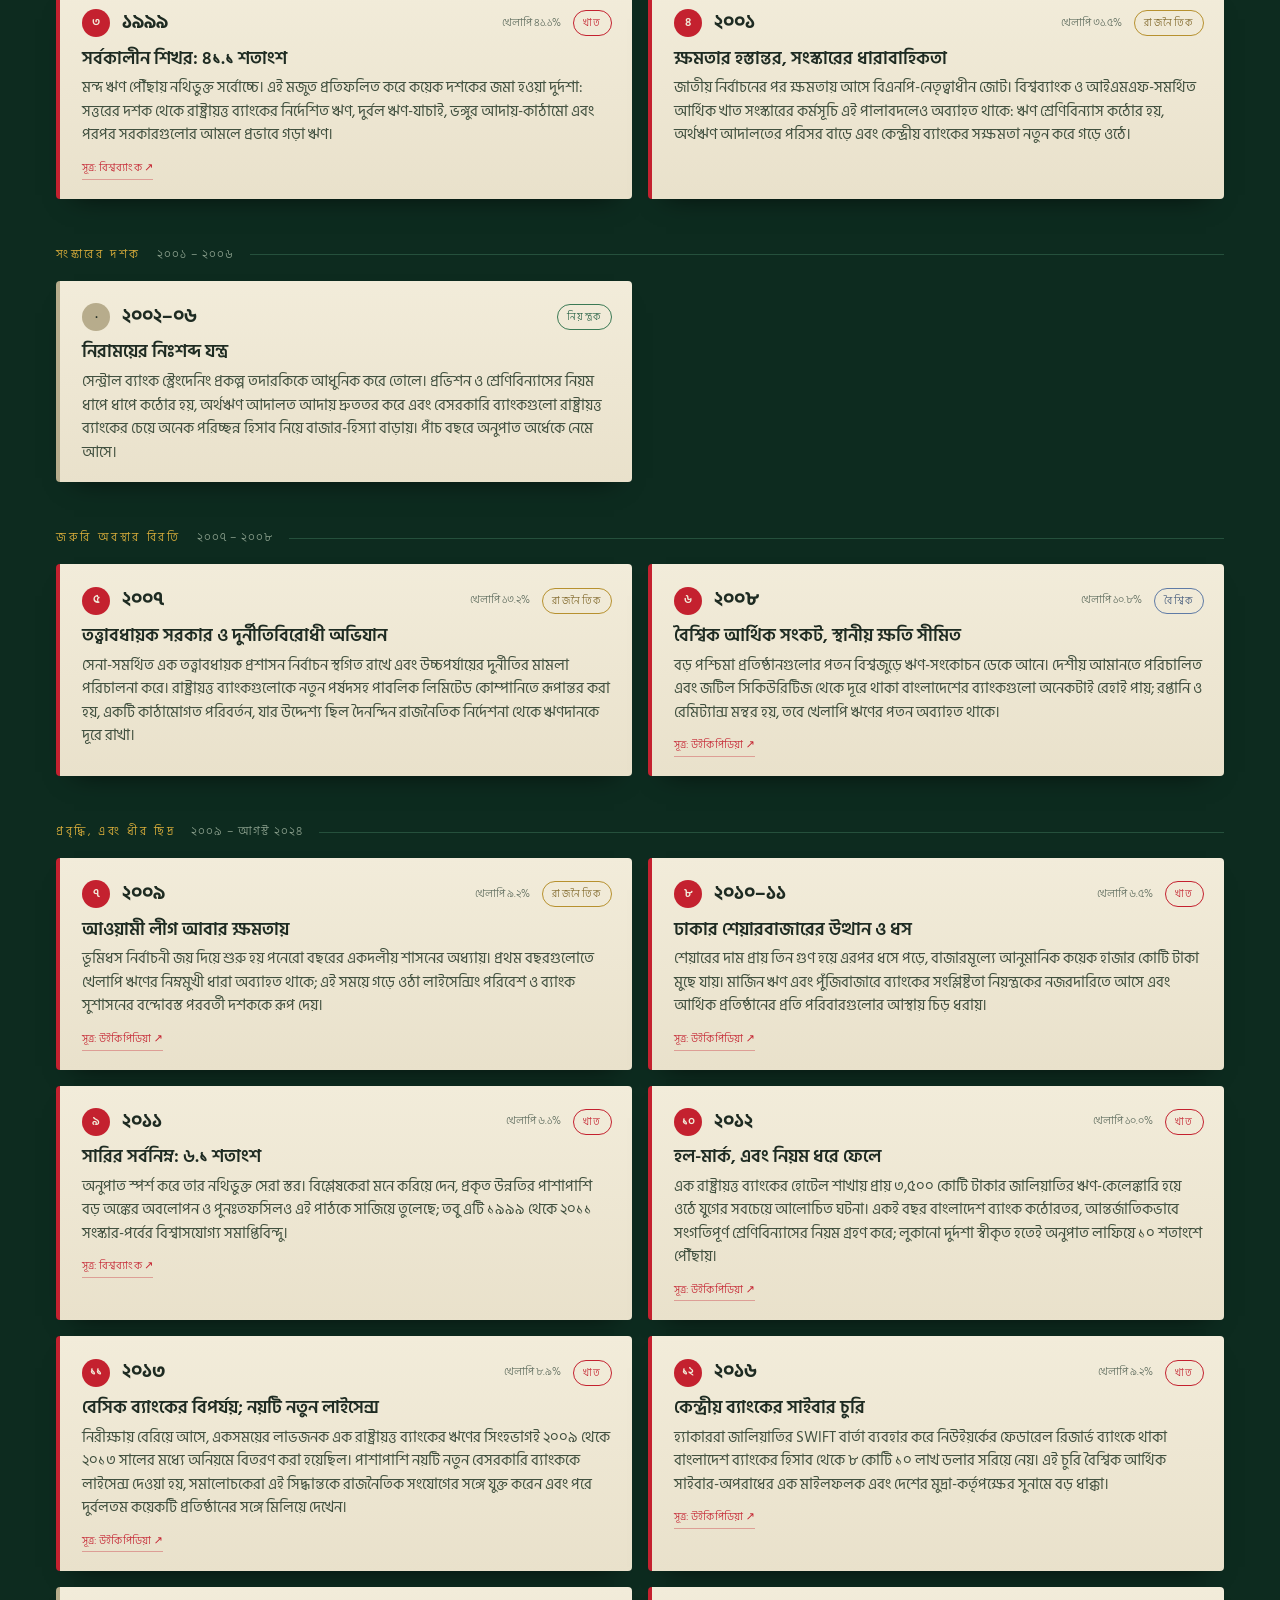
==== commit 041ecb35: "Add geographic NPL war-map with map/scatter toggle New world choropleth (Natural Earth 110m, equirec" ====
--- a/index.html
+++ b/index.html
@@ -177,20 +177,40 @@
         <span class="sec-bn" data-bn="পৃথিবীর ব্যাংকগুলো কোথায় দাঁড়িয়ে" data-en="where the world's banks stand"></span></h2>
   </div>
   <div class="sec-intro">
-    <p data-bn="ডানে গেলে খেলাপি ঋণ বেশি, নিচে নামলে ব্যাংকের মূলধনের কুশন পাতলা। প্রতিটি দেশ একটি বুদবুদ। নিচের ডান কোণটা দেখুন।"
-       data-en="Right means more bad loans; down means a thinner capital cushion. Each country is a bubble. Look at the bottom-right corner."></p>
+    <p data-bn="মানচিত্রে যত গাঢ় লাল, খেলাপি ঋণ তত বেশি। বাংলাদেশ পৃথিবীর সবচেয়ে গাঢ় দেশ। যুদ্ধ বা তীব্র সংকটে থাকা দেশগুলোতে ⚔ চিহ্ন। বিস্তারিত দেখতে দেশে ট্যাপ করুন।"
+       data-en="The deeper the red, the more bad loans. Bangladesh is the darkest country on Earth. A crossed-swords mark flags countries at war or in acute crisis. Tap any country for detail."></p>
   </div>
   <div class="compare">
     <div class="comp-card" style="position:relative">
-      <h3 data-bn="খেলাপি ঋণ বনাম মূলধনের কুশন, সর্বশেষ তথ্য" data-en="Bad loans vs capital cushion, latest data"></h3>
-      <div class="sub" data-bn="সোর্স: প্রতিটি দেশের কেন্দ্রীয় ব্যাংক · IMF · ADB (বুদবুদে ট্যাপ করুন)"
-           data-en="Sources: each country's central bank · IMF · ADB (tap a bubble)"></div>
-      <svg id="dangermap" viewBox="0 0 1120 640" role="img"
-        aria-label="Scatter plot of bad-loan ratio versus capital adequacy for eight economies; Bangladesh sits alone in the danger corner with negative capital."></svg>
-      <div class="tip" id="dm-tip"></div>
-      <p class="dm-punch"
-         data-bn="পুরো পৃথিবীতে এই কোণায় বাংলাদেশ একা।"
-         data-en="In this corner of the map, Bangladesh stands alone."></p>
+      <div class="view-toggle" role="group" aria-label="Choose map or scatter view">
+        <button id="vt-map" class="vt on" type="button" aria-pressed="true"><span data-bn="মানচিত্র" data-en="Map"></span></button>
+        <button id="vt-scatter" class="vt" type="button" aria-pressed="false"><span data-bn="স্ক্যাটার (NPL বনাম কুশন)" data-en="Scatter (NPL vs cushion)"></span></button>
+      </div>
+
+      <div id="worldmap-wrap">
+        <h3 data-bn="খেলাপি ঋণের বিশ্ব-মানচিত্র" data-en="The world map of bad loans"></h3>
+        <div class="sub" data-bn="সোর্স: প্রতিটি দেশের কেন্দ্রীয় ব্যাংক · IMF · ADB (দেশে ট্যাপ করুন)"
+             data-en="Sources: each country's central bank · IMF · ADB (tap a country)"></div>
+        <svg id="worldmap" viewBox="0 0 1000 500" role="img"
+          aria-label="World choropleth of bad-loan ratios. Bangladesh is the single darkest country at 30.6 percent; even war-torn Ukraine, plus Lebanon and Tunisia, are lighter, meaning lower bad-loan ratios."></svg>
+        <div class="wm-legend" id="wm-legend"></div>
+        <div class="tip" id="wm-tip"></div>
+        <p class="dm-punch"
+           data-bn="যুদ্ধ চলা ইউক্রেনেও খেলাপি ঋণ এখন বাংলাদেশের চেয়ে কম।"
+           data-en="Even war-torn Ukraine now has fewer bad loans than Bangladesh."></p>
+      </div>
+
+      <div id="dangermap-wrap" hidden>
+        <h3 data-bn="খেলাপি ঋণ বনাম মূলধনের কুশন, সর্বশেষ তথ্য" data-en="Bad loans vs capital cushion, latest data"></h3>
+        <div class="sub" data-bn="সোর্স: প্রতিটি দেশের কেন্দ্রীয় ব্যাংক · IMF · ADB (বুদবুদে ট্যাপ করুন)"
+             data-en="Sources: each country's central bank · IMF · ADB (tap a bubble)"></div>
+        <svg id="dangermap" viewBox="0 0 1120 640" role="img"
+          aria-label="Scatter plot of bad-loan ratio versus capital adequacy for eight economies; Bangladesh sits alone in the danger corner with negative capital."></svg>
+        <div class="tip" id="dm-tip"></div>
+        <p class="dm-punch"
+           data-bn="পুরো পৃথিবীতে এই কোণায় বাংলাদেশ একা।"
+           data-en="In this corner of the map, Bangladesh stands alone."></p>
+      </div>
     </div>
   </div>
 </section>
@@ -357,5 +377,7 @@
 <script src="js/ledger.js"></script>
 <script src="js/danger-map.js"></script>
 <script src="js/widgets.js"></script>
+<script src="js/worldmap-data.js"></script>
+<script src="js/world-map.js"></script>
 </body>
 </html>
--- a/css/styles.css
+++ b/css/styles.css
@@ -480,6 +480,23 @@
    ============================================================== */
 /* Danger map: match the other charts so the SVG scales to its container (no mobile overflow) */
 #dangermap{display:block;width:100%;height:auto}
+
+/* View toggle (map / scatter) */
+.view-toggle{display:flex;gap:8px;margin:2px 0 14px;flex-wrap:wrap}
+.vt{font-family:'Sometype Mono',monospace;font-size:12px;padding:8px 14px;border-radius:999px;
+  border:1px solid var(--hair);background:rgba(13,43,31,.6);color:var(--cream-2);cursor:pointer;transition:all .15s ease}
+.vt.on{background:var(--gold);border-color:var(--gold);color:var(--field-2);font-weight:600}
+
+/* World NPL map */
+#worldmap{display:block;width:100%;height:auto;border-radius:4px;background:#0B2519}
+.wm-c{transition:opacity .15s ease;cursor:pointer}
+.wm-c:hover{opacity:.9}
+.wm-legend{display:flex;flex-wrap:wrap;align-items:center;gap:12px 22px;margin:12px 2px 4px}
+.wm-scale{display:flex;align-items:center;gap:8px;font-family:'Sometype Mono',monospace;font-size:11px;color:var(--dim)}
+.wm-bar{width:130px;height:10px;border-radius:3px;border:1px solid var(--hair-2)}
+.wm-scale-cap{color:var(--cream-2);margin-left:2px}
+.wm-war{display:flex;align-items:center;gap:7px;font-family:'Sometype Mono',monospace;font-size:11.5px;color:var(--cream-2)}
+.wm-sword{display:inline-flex;align-items:center;justify-content:center;width:20px;height:20px;border-radius:50%;border:1.4px solid var(--red);color:#FF7A84;font-size:11px;background:rgba(10,35,24,.9)}
 /* Danger map punchline */
 .dm-punch{font-family:'Tiro Bangla','Bricolage Grotesque',serif;font-size:clamp(19px,2.4vw,26px);
   color:var(--cream);text-align:center;padding:16px 6px 8px;border-top:1px solid var(--hair-2);margin-top:10px}
@@ -550,6 +567,7 @@
 [data-lang="bn"] .dm-ax-y,[data-lang="bn"] .dm-zero,[data-lang="bn"] .dm-punch,
 [data-lang="bn"] .fam-lab,[data-lang="bn"] .cv-lab,[data-lang="bn"] .cv-tab,
 [data-lang="bn"] .rcp-head,[data-lang="bn"] .rcp-row,[data-lang="bn"] .rcp-routes,
-[data-lang="bn"] .rcp-disc,[data-lang="bn"] .sb-lab,[data-lang="bn"] .pe-share{
+[data-lang="bn"] .rcp-disc,[data-lang="bn"] .sb-lab,[data-lang="bn"] .pe-share,
+[data-lang="bn"] .vt,[data-lang="bn"] .wm-scale-cap,[data-lang="bn"] .wm-war,[data-lang="bn"] .wm-lab{
   font-family:'Hind Siliguri',system-ui,sans-serif;
 }
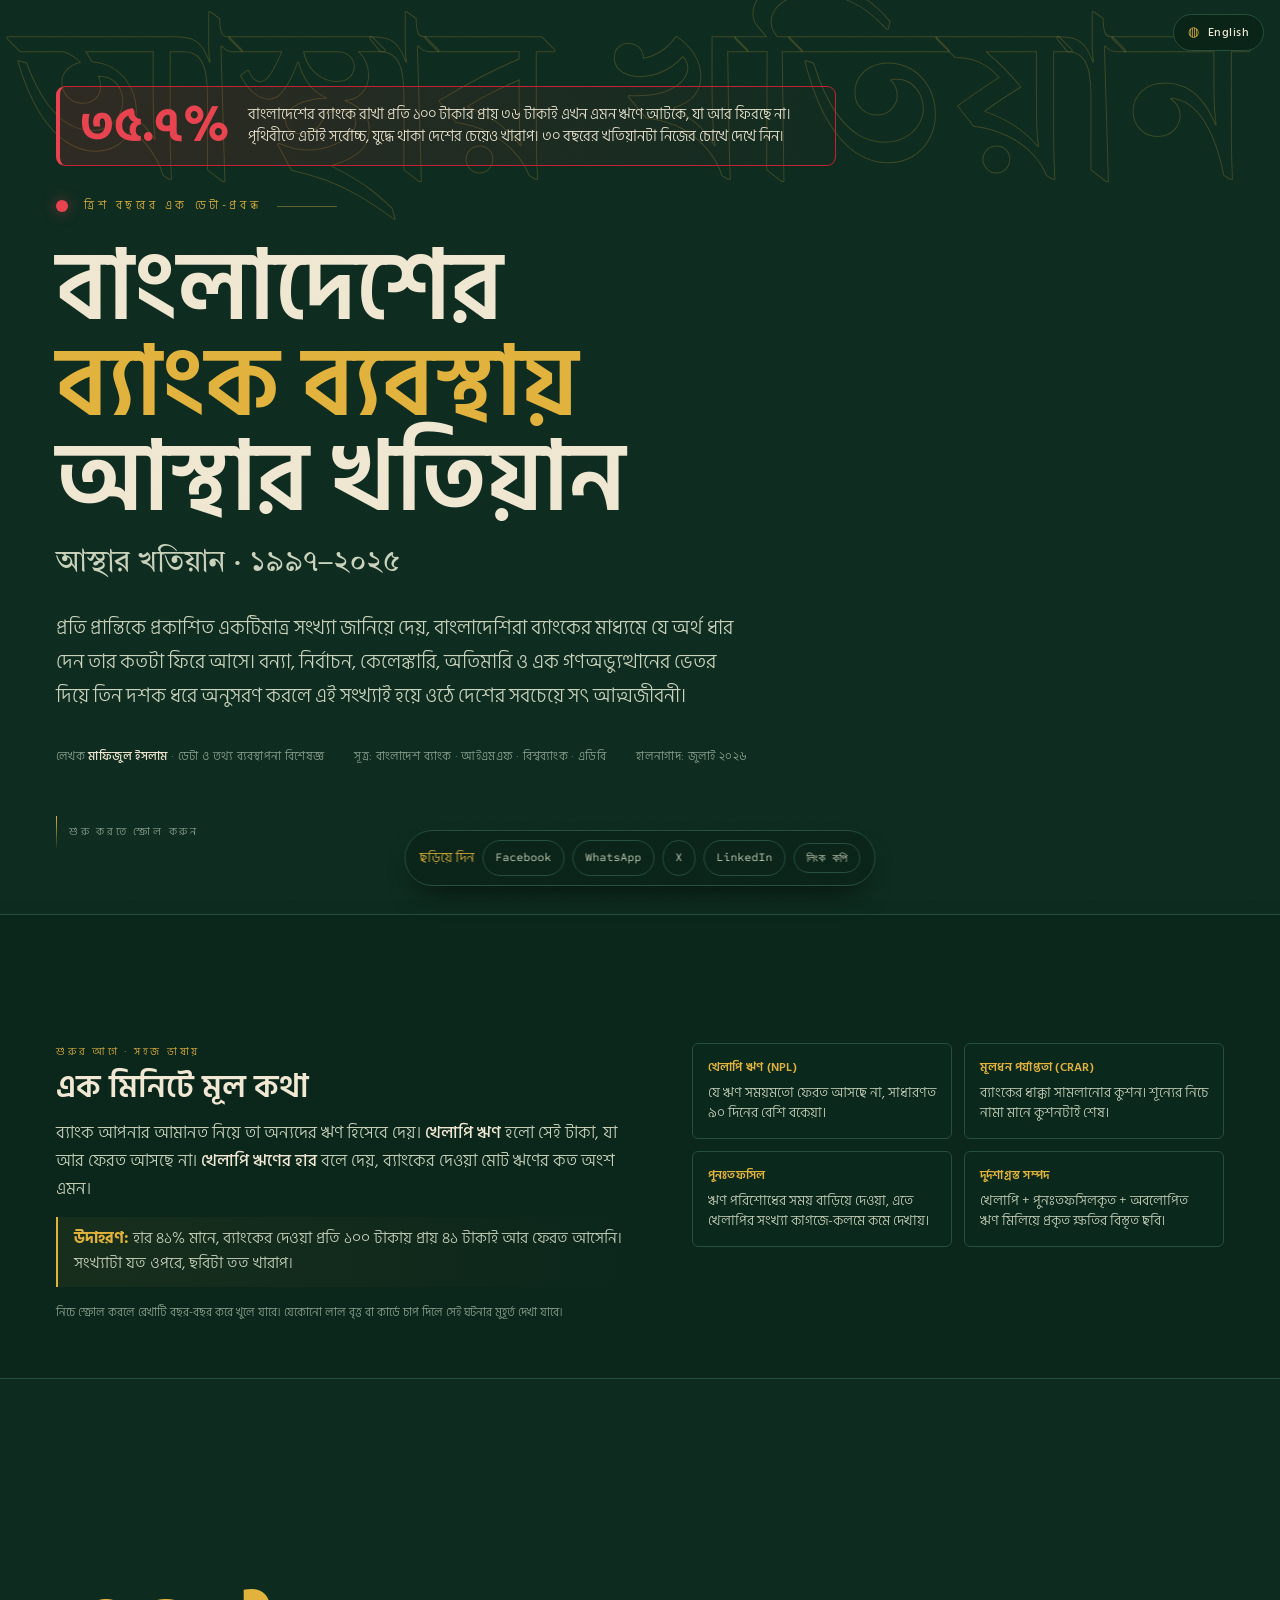
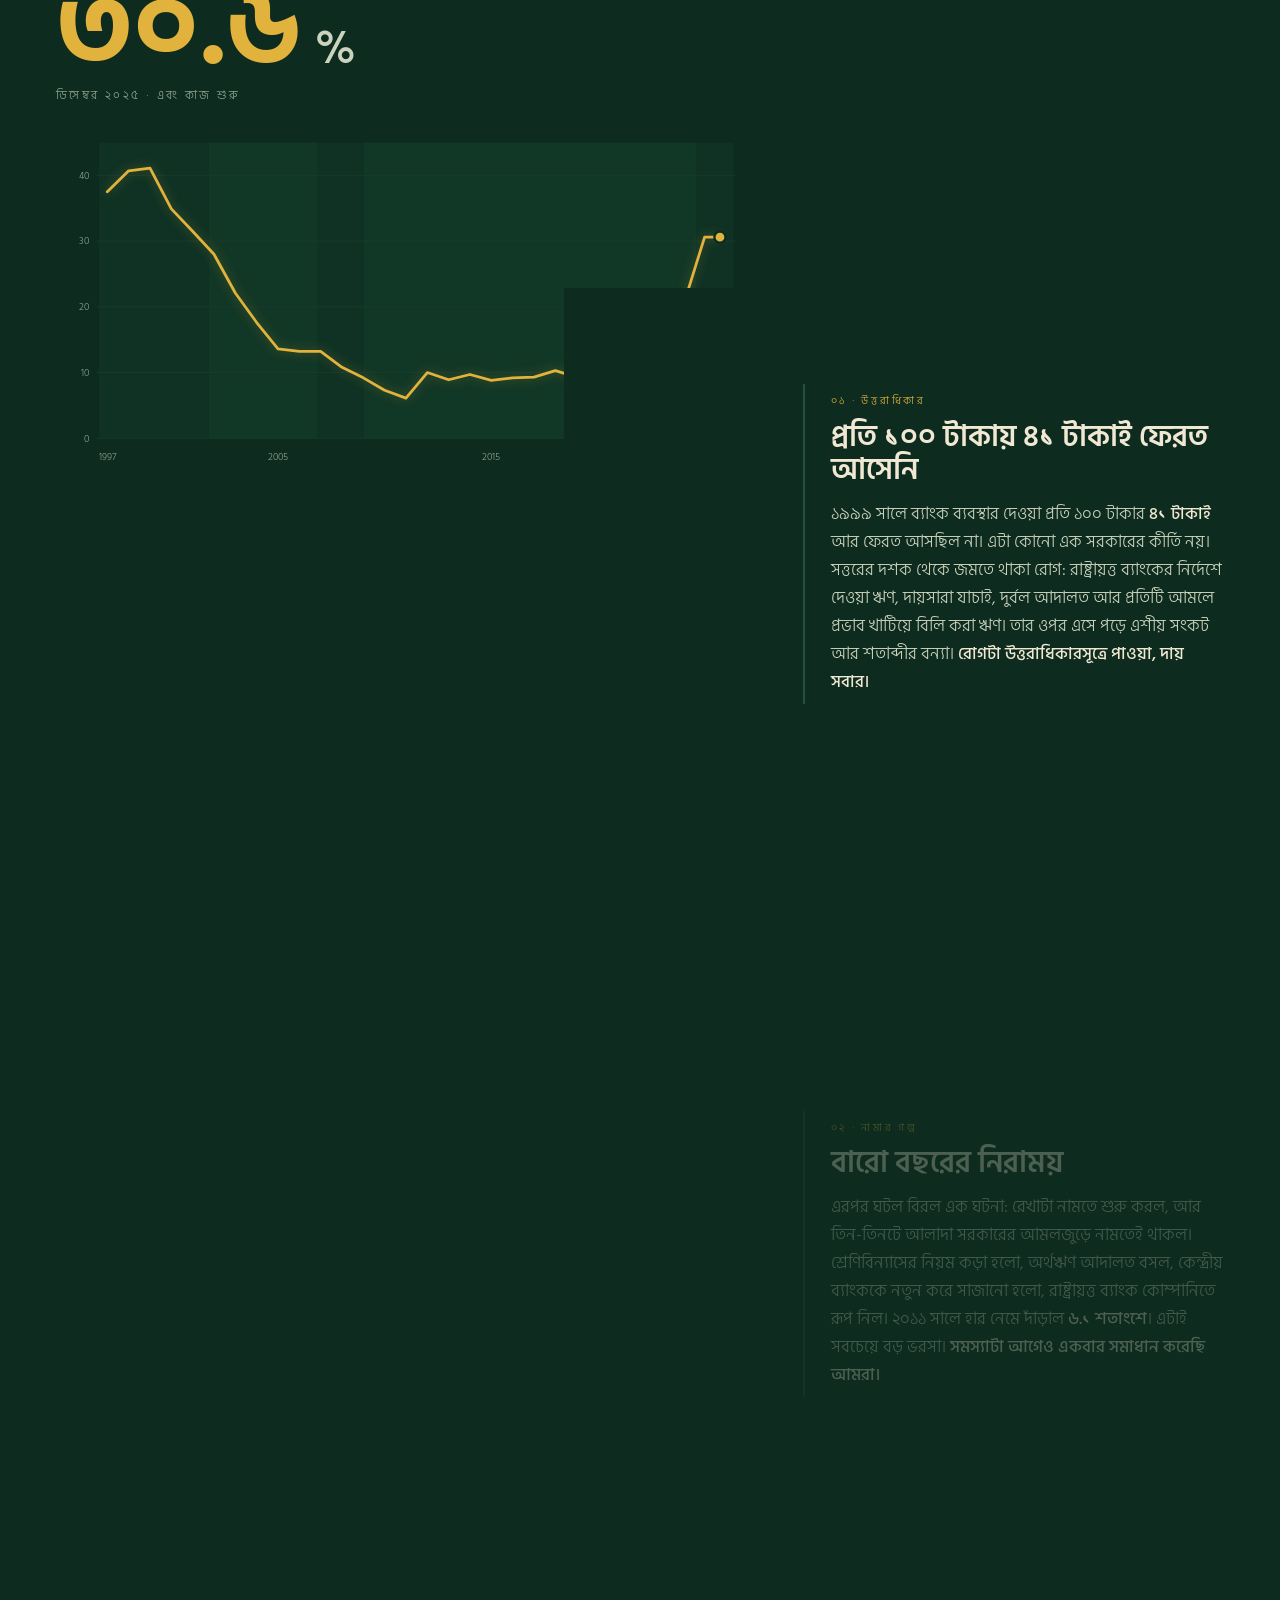
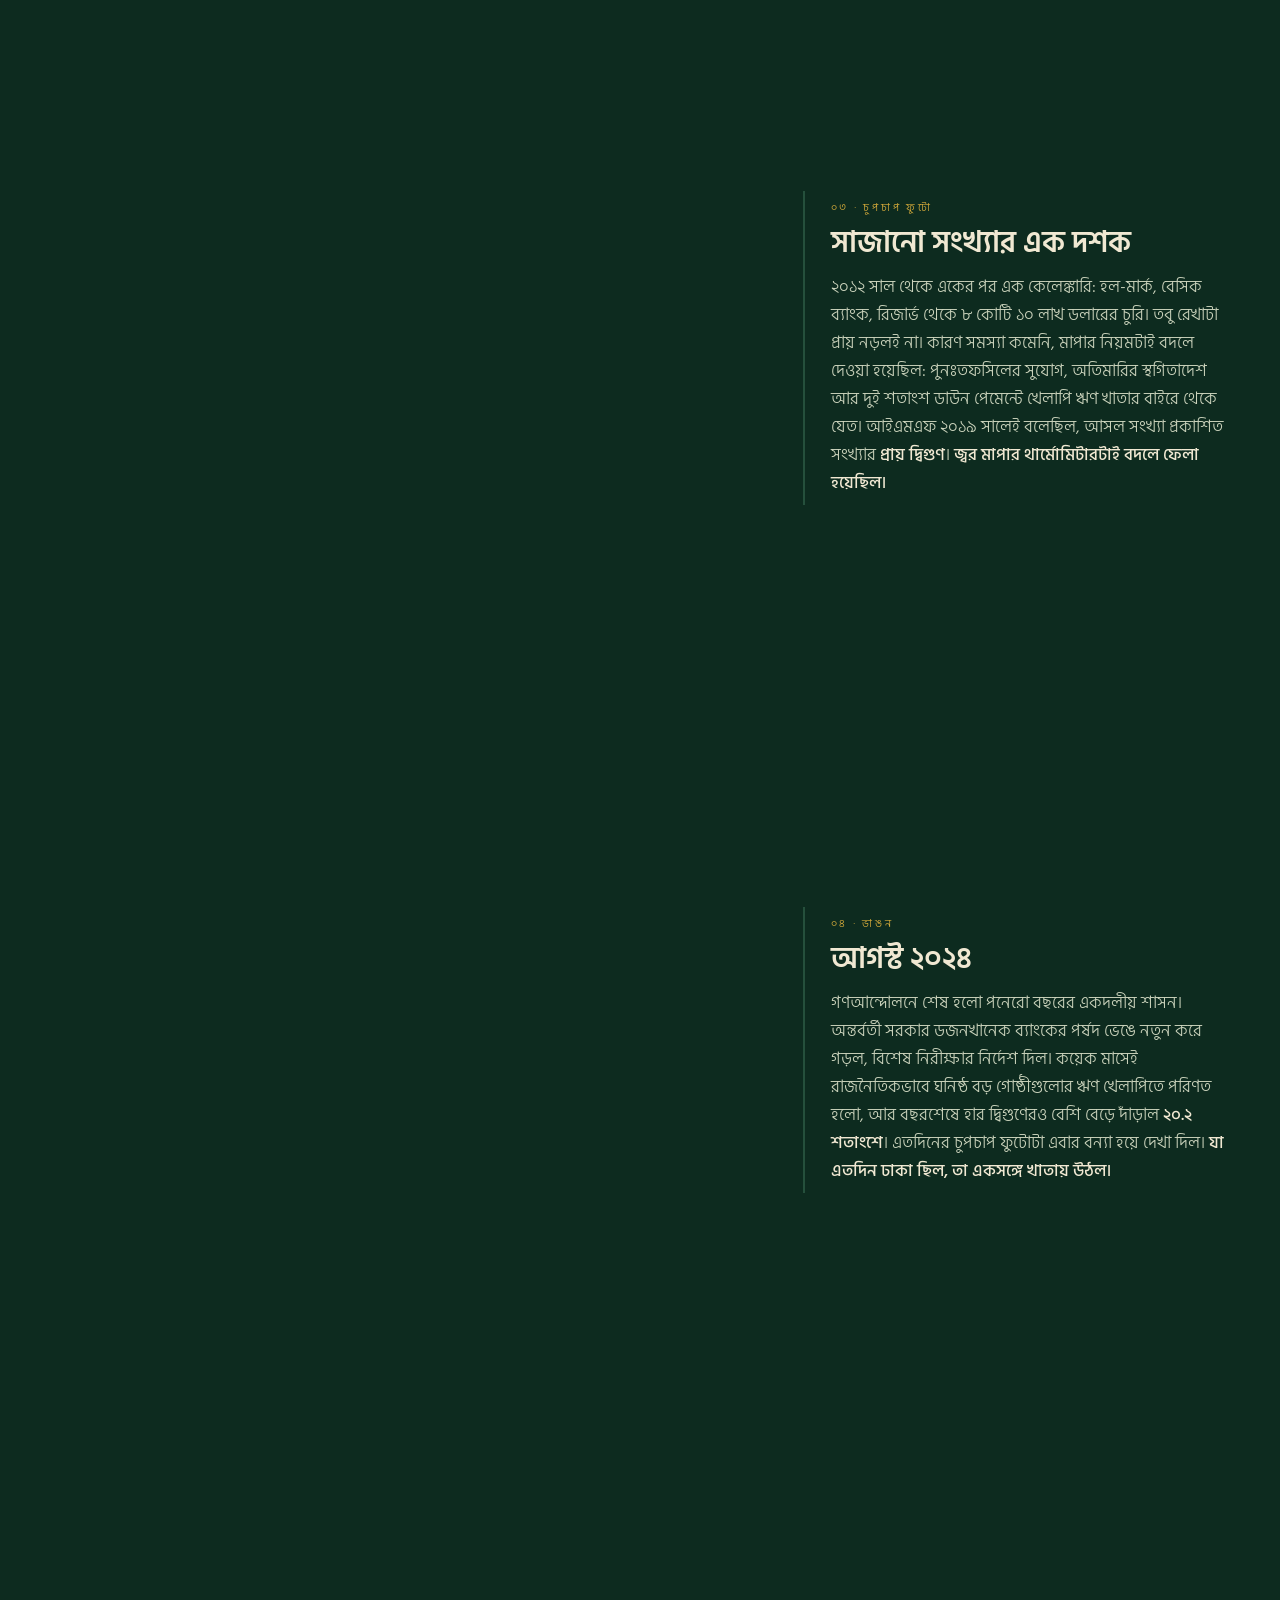
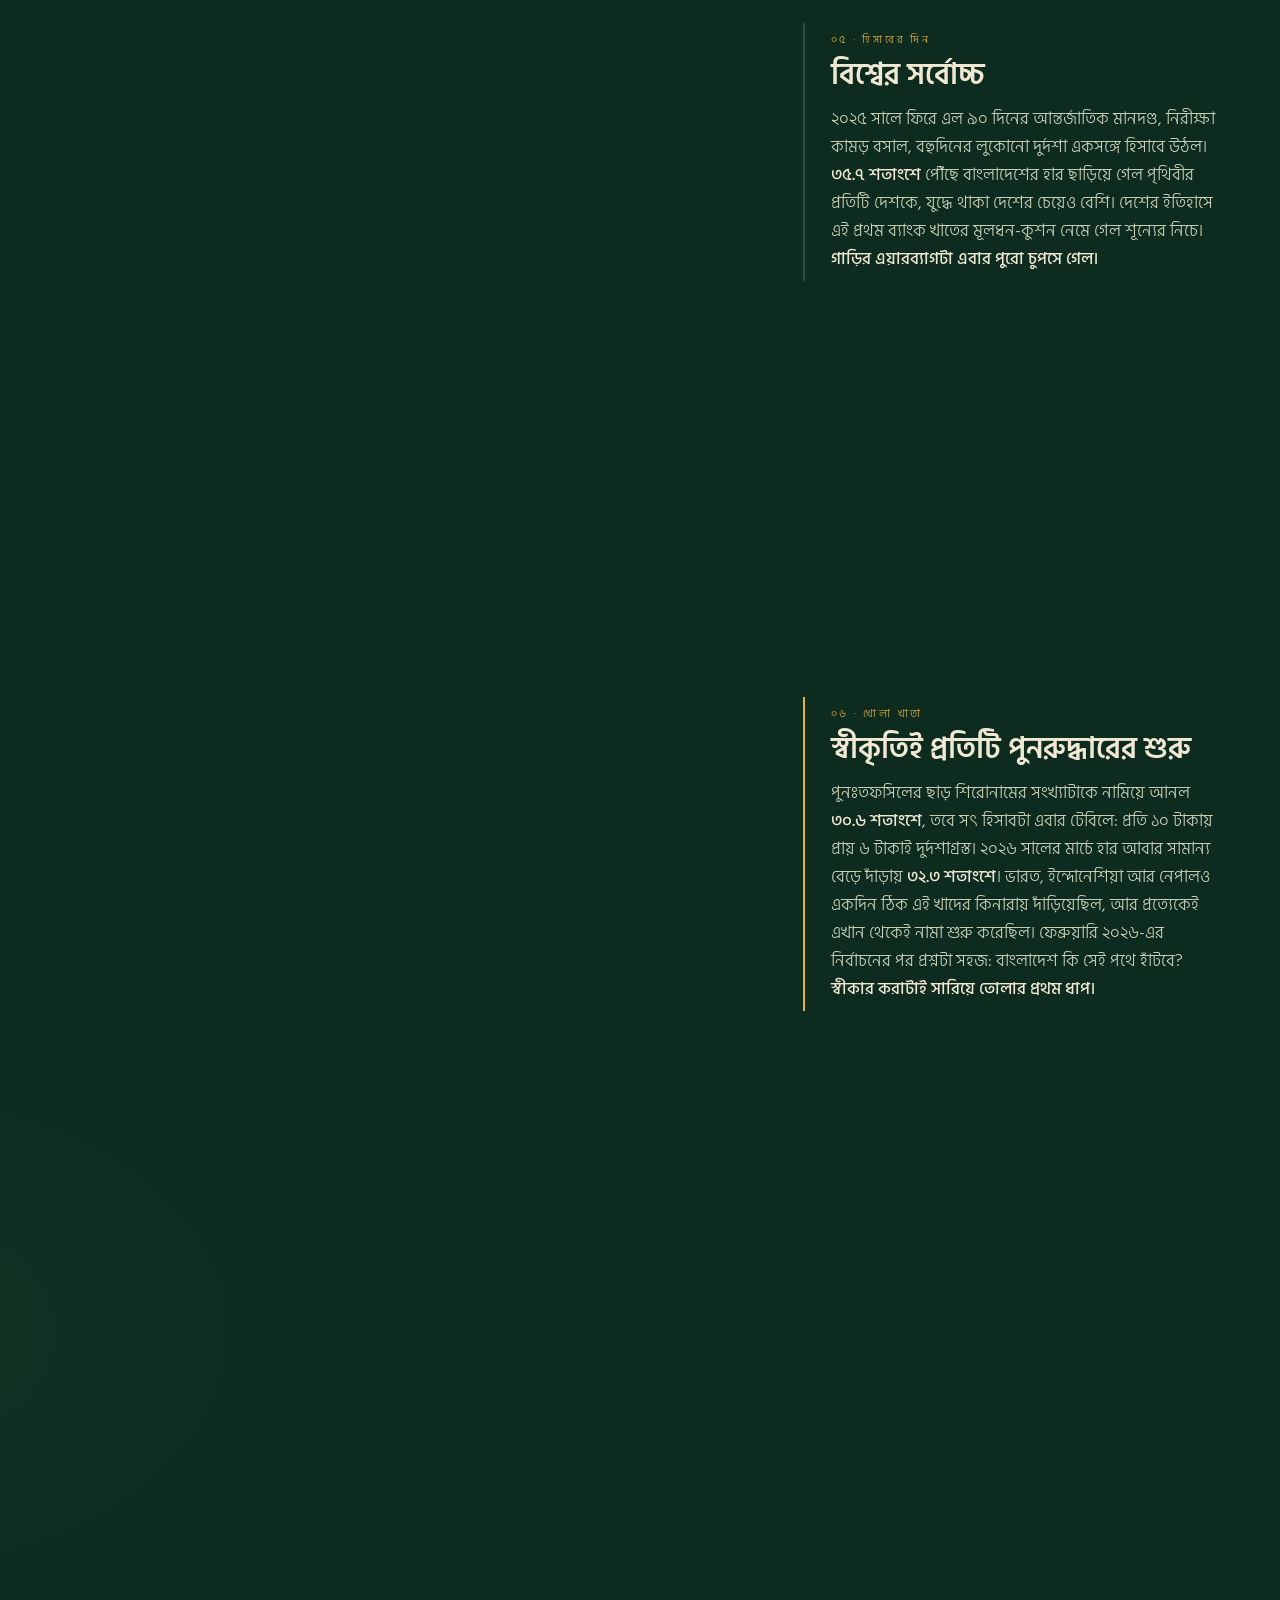
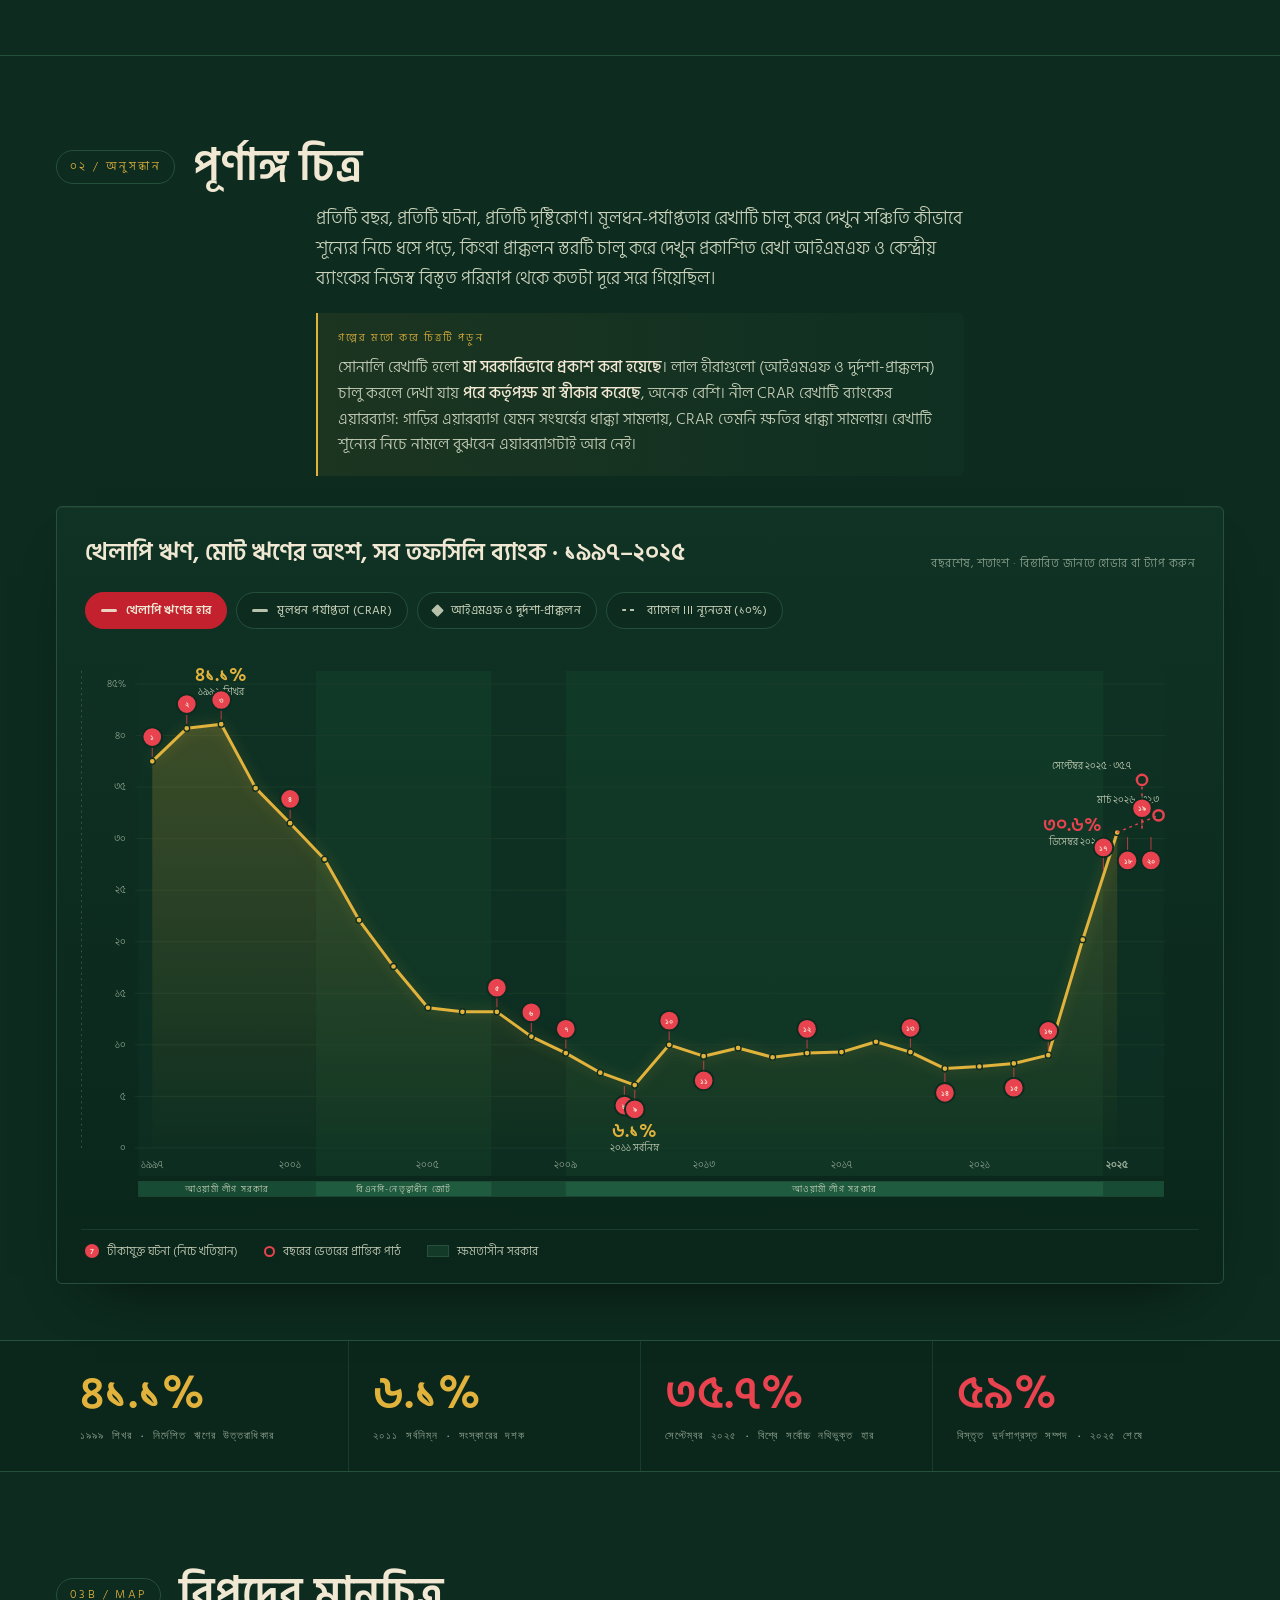
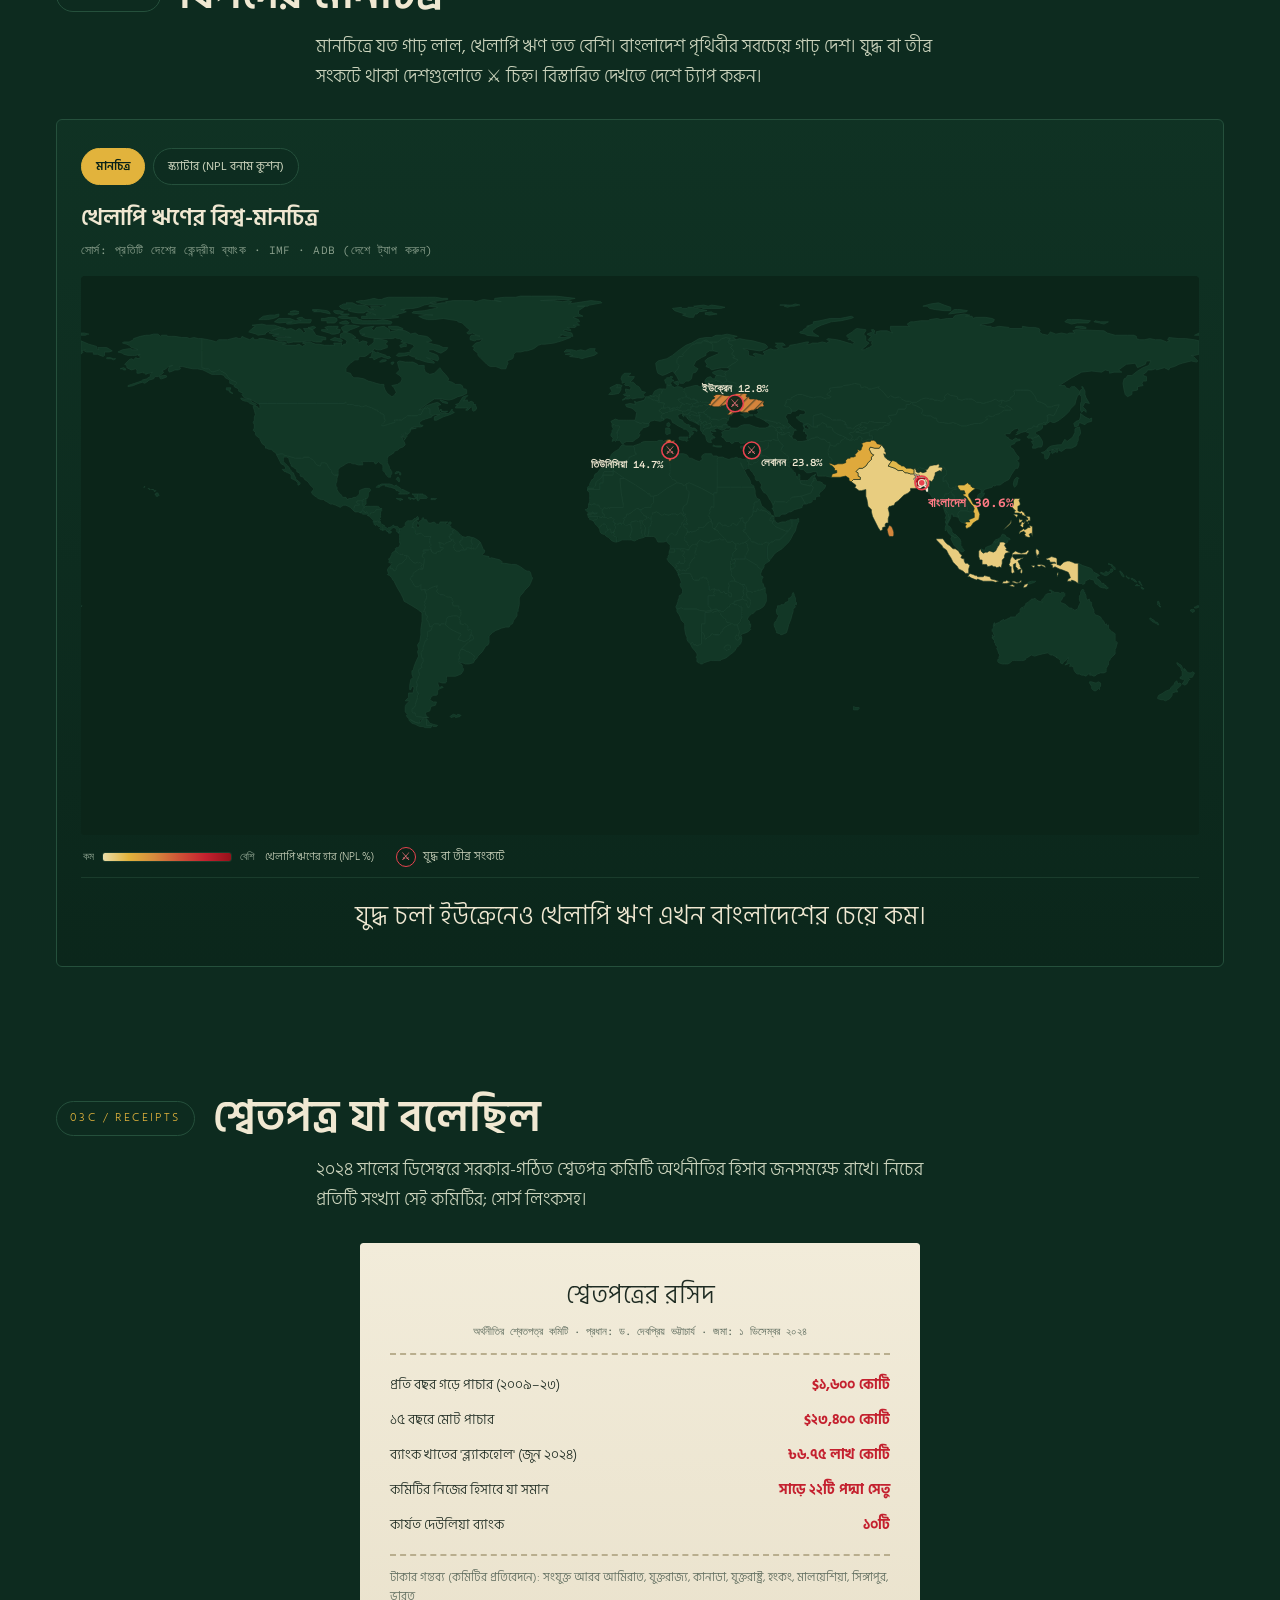
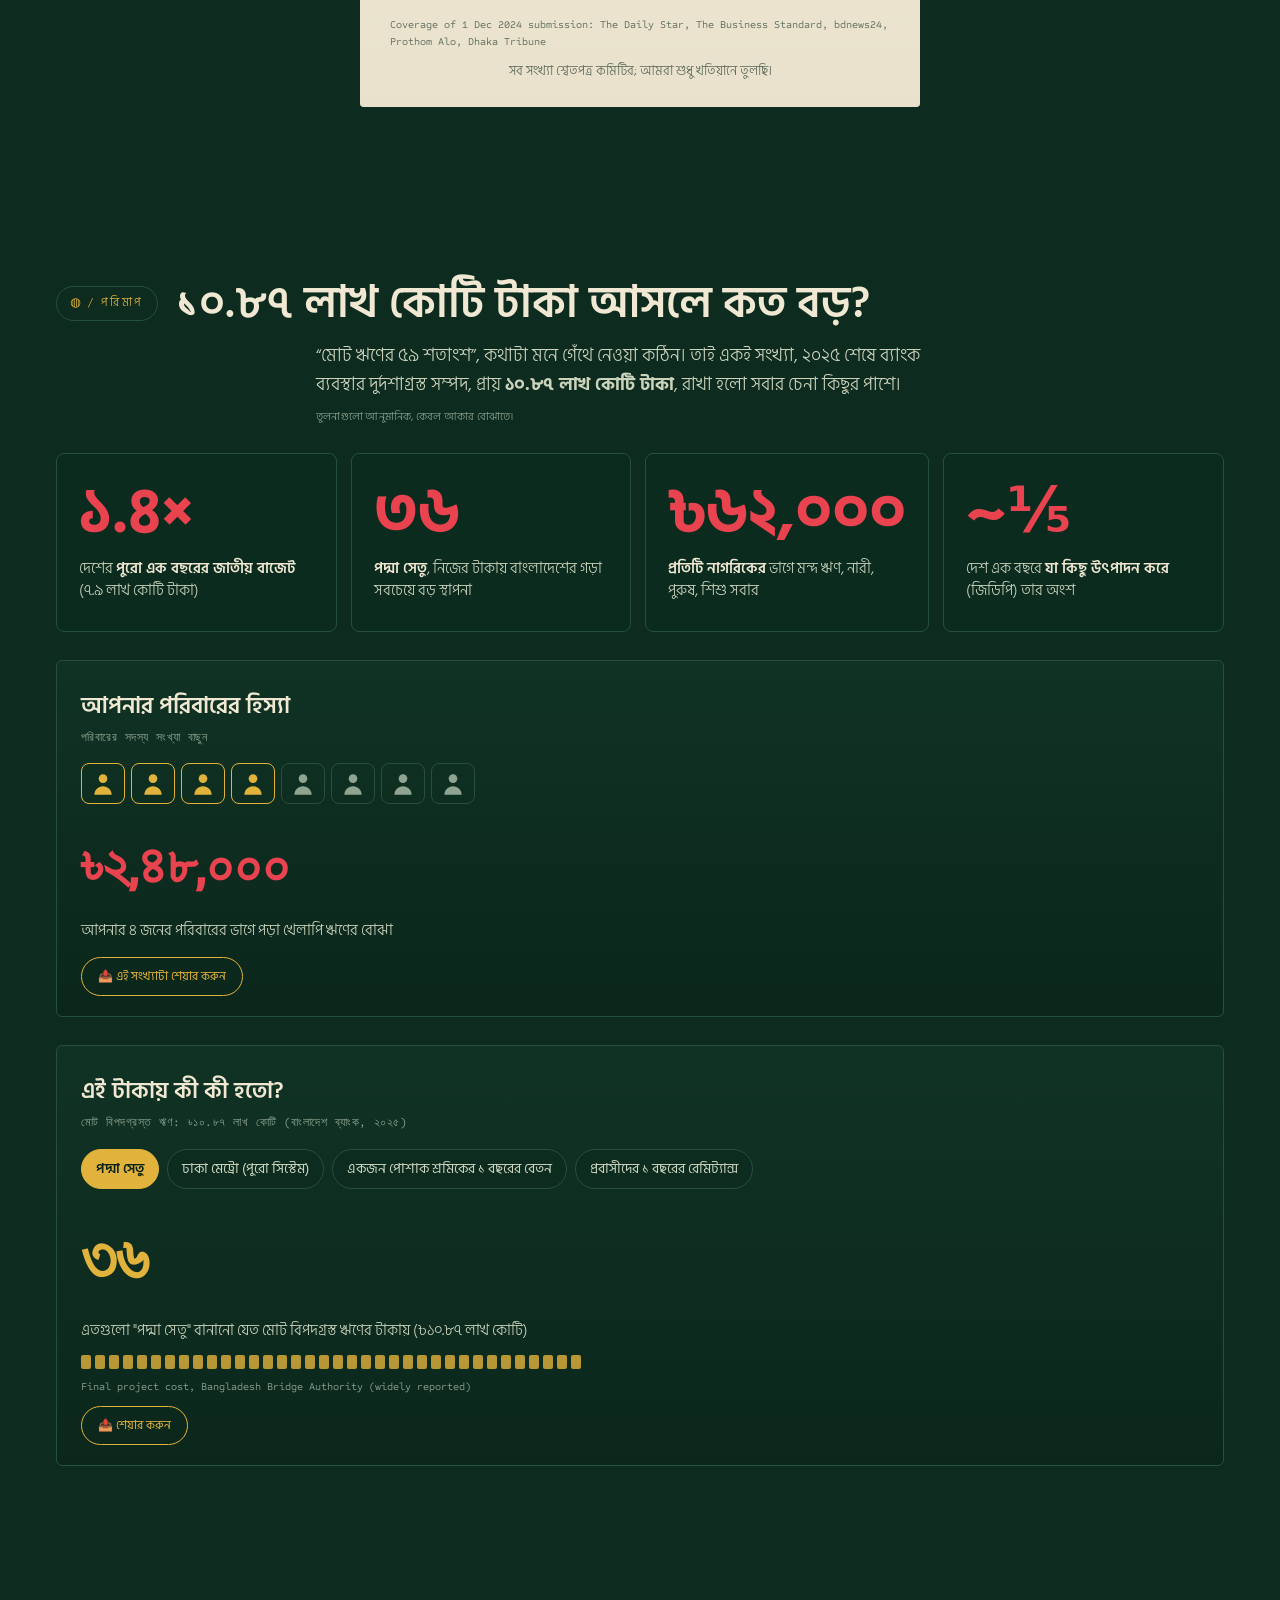
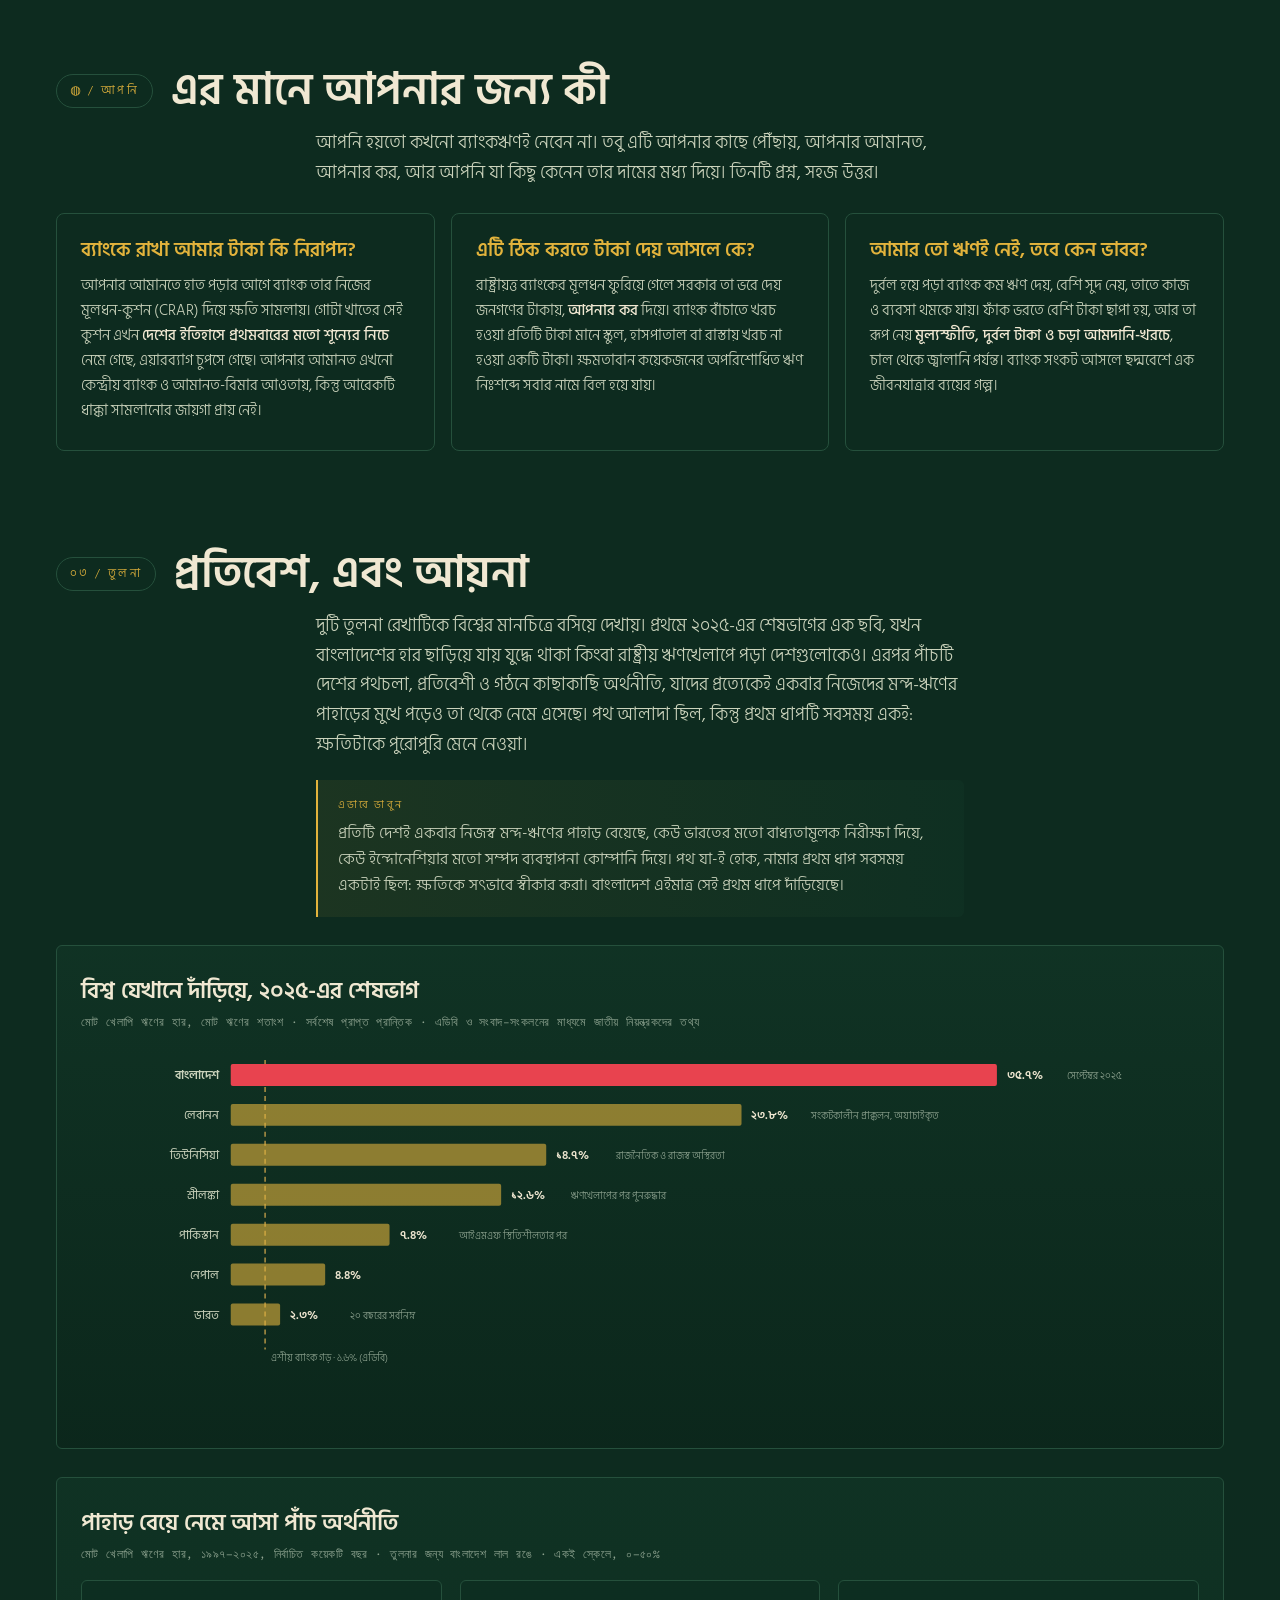
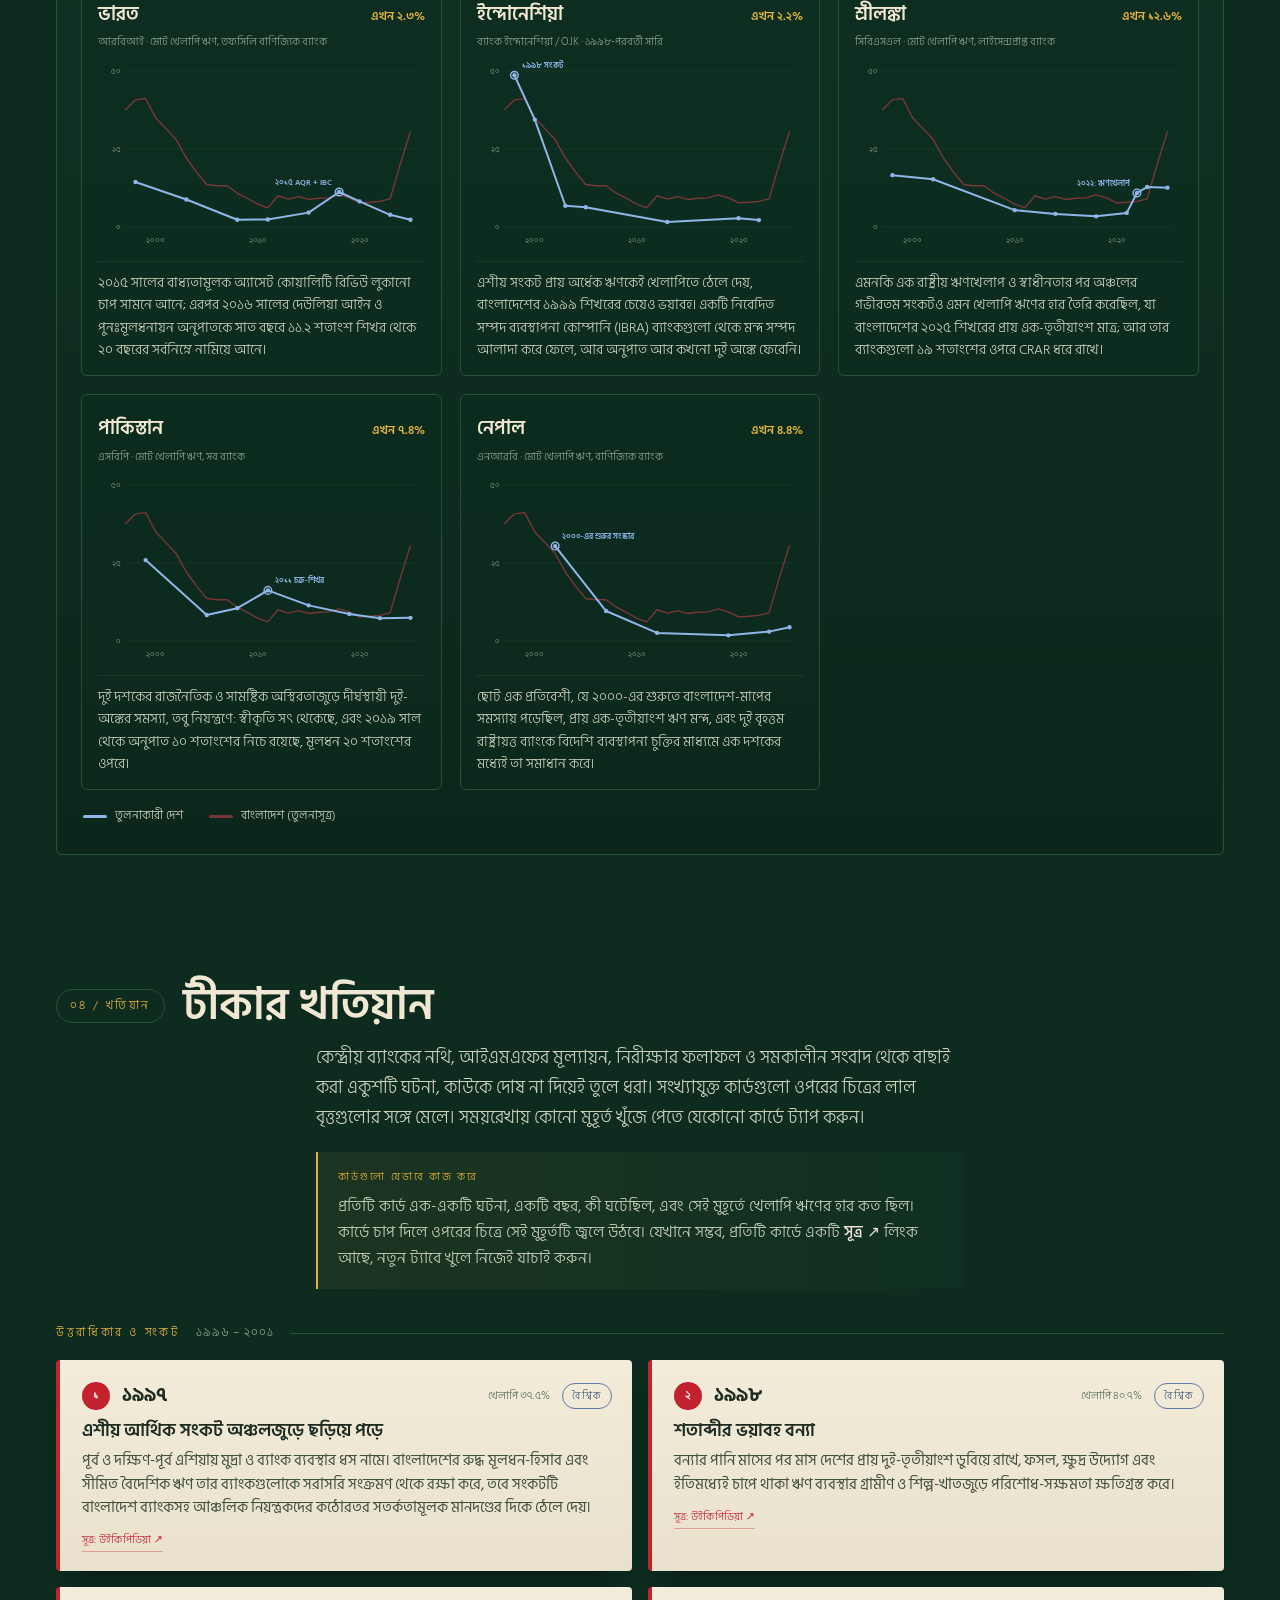
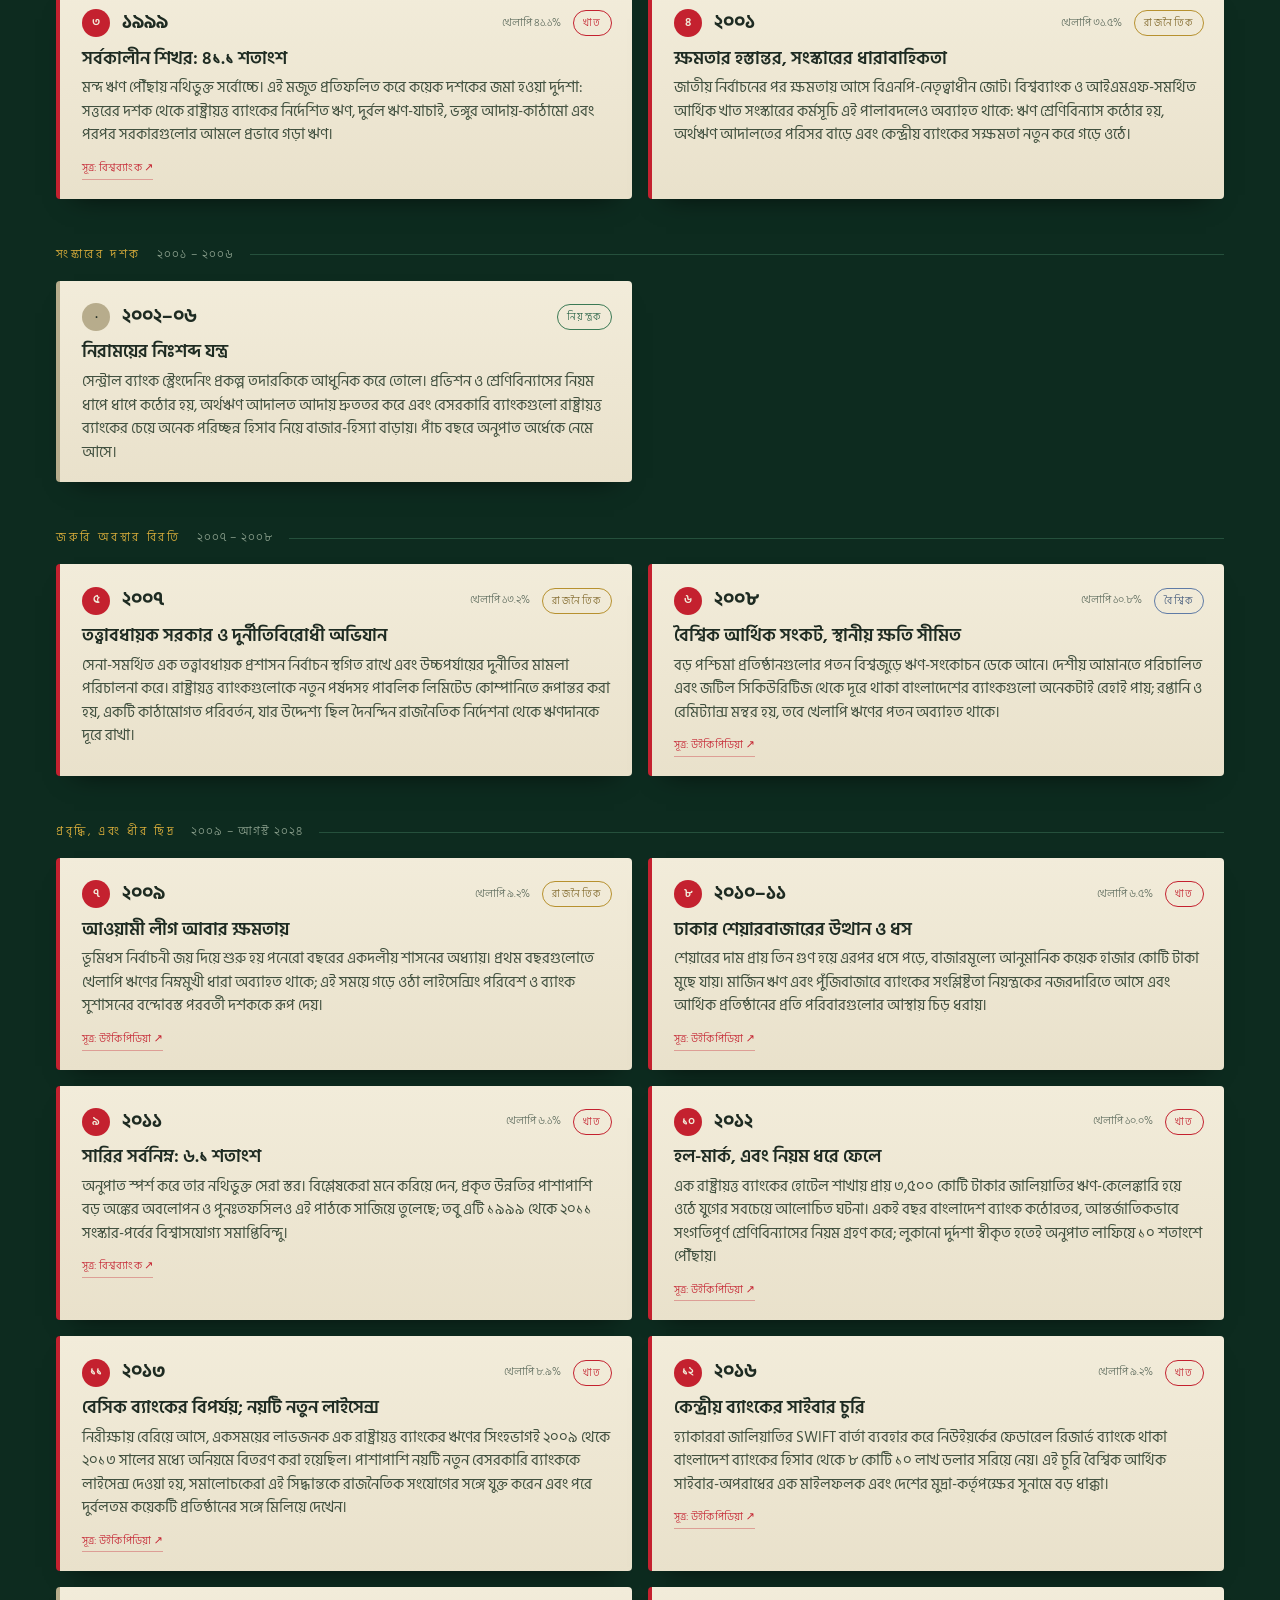
==== commit 19f735bd: "Defer scripts and load web fonts non-render-blocking Move the Google Fonts stylesheet off the critic" ====
--- a/index.html
+++ b/index.html
@@ -30,7 +30,9 @@
 
 <link rel="preconnect" href="https://fonts.googleapis.com" />
 <link rel="preconnect" href="https://fonts.gstatic.com" crossorigin />
-<link href="https://fonts.googleapis.com/css2?family=Bricolage+Grotesque:opsz,wght@12..96,300;12..96,400;12..96,500;12..96,600;12..96,700&family=Archivo:wght@300;400;500;600&family=Sometype+Mono:wght@400;500;600&family=Tiro+Bangla&family=Hind+Siliguri:wght@300;400;500;600;700&display=swap" rel="stylesheet" />
+<link rel="preload" as="style" href="https://fonts.googleapis.com/css2?family=Bricolage+Grotesque:opsz,wght@12..96,300;12..96,400;12..96,500;12..96,600;12..96,700&family=Archivo:wght@300;400;500;600&family=Sometype+Mono:wght@400;500;600&family=Tiro+Bangla&family=Hind+Siliguri:wght@300;400;500;600;700&display=swap" />
+<link href="https://fonts.googleapis.com/css2?family=Bricolage+Grotesque:opsz,wght@12..96,300;12..96,400;12..96,500;12..96,600;12..96,700&family=Archivo:wght@300;400;500;600&family=Sometype+Mono:wght@400;500;600&family=Tiro+Bangla&family=Hind+Siliguri:wght@300;400;500;600;700&display=swap" rel="stylesheet" media="print" onload="this.media='all'" />
+<noscript><link href="https://fonts.googleapis.com/css2?family=Bricolage+Grotesque:opsz,wght@12..96,300;12..96,400;12..96,500;12..96,600;12..96,700&family=Archivo:wght@300;400;500;600&family=Sometype+Mono:wght@400;500;600&family=Tiro+Bangla&family=Hind+Siliguri:wght@300;400;500;600;700&display=swap" rel="stylesheet" /></noscript>
 <link rel="stylesheet" href="css/styles.css" />
 </head>
 <body>
@@ -368,16 +370,16 @@
 <!-- Load order matters: data.js and data-peoples.js first (globals), then i18n
      (needs the data), then the views. danger-map.js and widgets.js read
      data-peoples.js and re-render on the langchange event, so they load last. -->
-<script src="js/data.js"></script>
-<script src="js/data-peoples.js"></script>
-<script src="js/i18n.js"></script>
-<script src="js/story.js"></script>
-<script src="js/chart.js"></script>
-<script src="js/compare.js"></script>
-<script src="js/ledger.js"></script>
-<script src="js/danger-map.js"></script>
-<script src="js/widgets.js"></script>
-<script src="js/worldmap-data.js"></script>
-<script src="js/world-map.js"></script>
+<script defer src="js/data.js"></script>
+<script defer src="js/data-peoples.js"></script>
+<script defer src="js/i18n.js"></script>
+<script defer src="js/story.js"></script>
+<script defer src="js/chart.js"></script>
+<script defer src="js/compare.js"></script>
+<script defer src="js/ledger.js"></script>
+<script defer src="js/danger-map.js"></script>
+<script defer src="js/widgets.js"></script>
+<script defer src="js/worldmap-data.js"></script>
+<script defer src="js/world-map.js"></script>
 </body>
 </html>
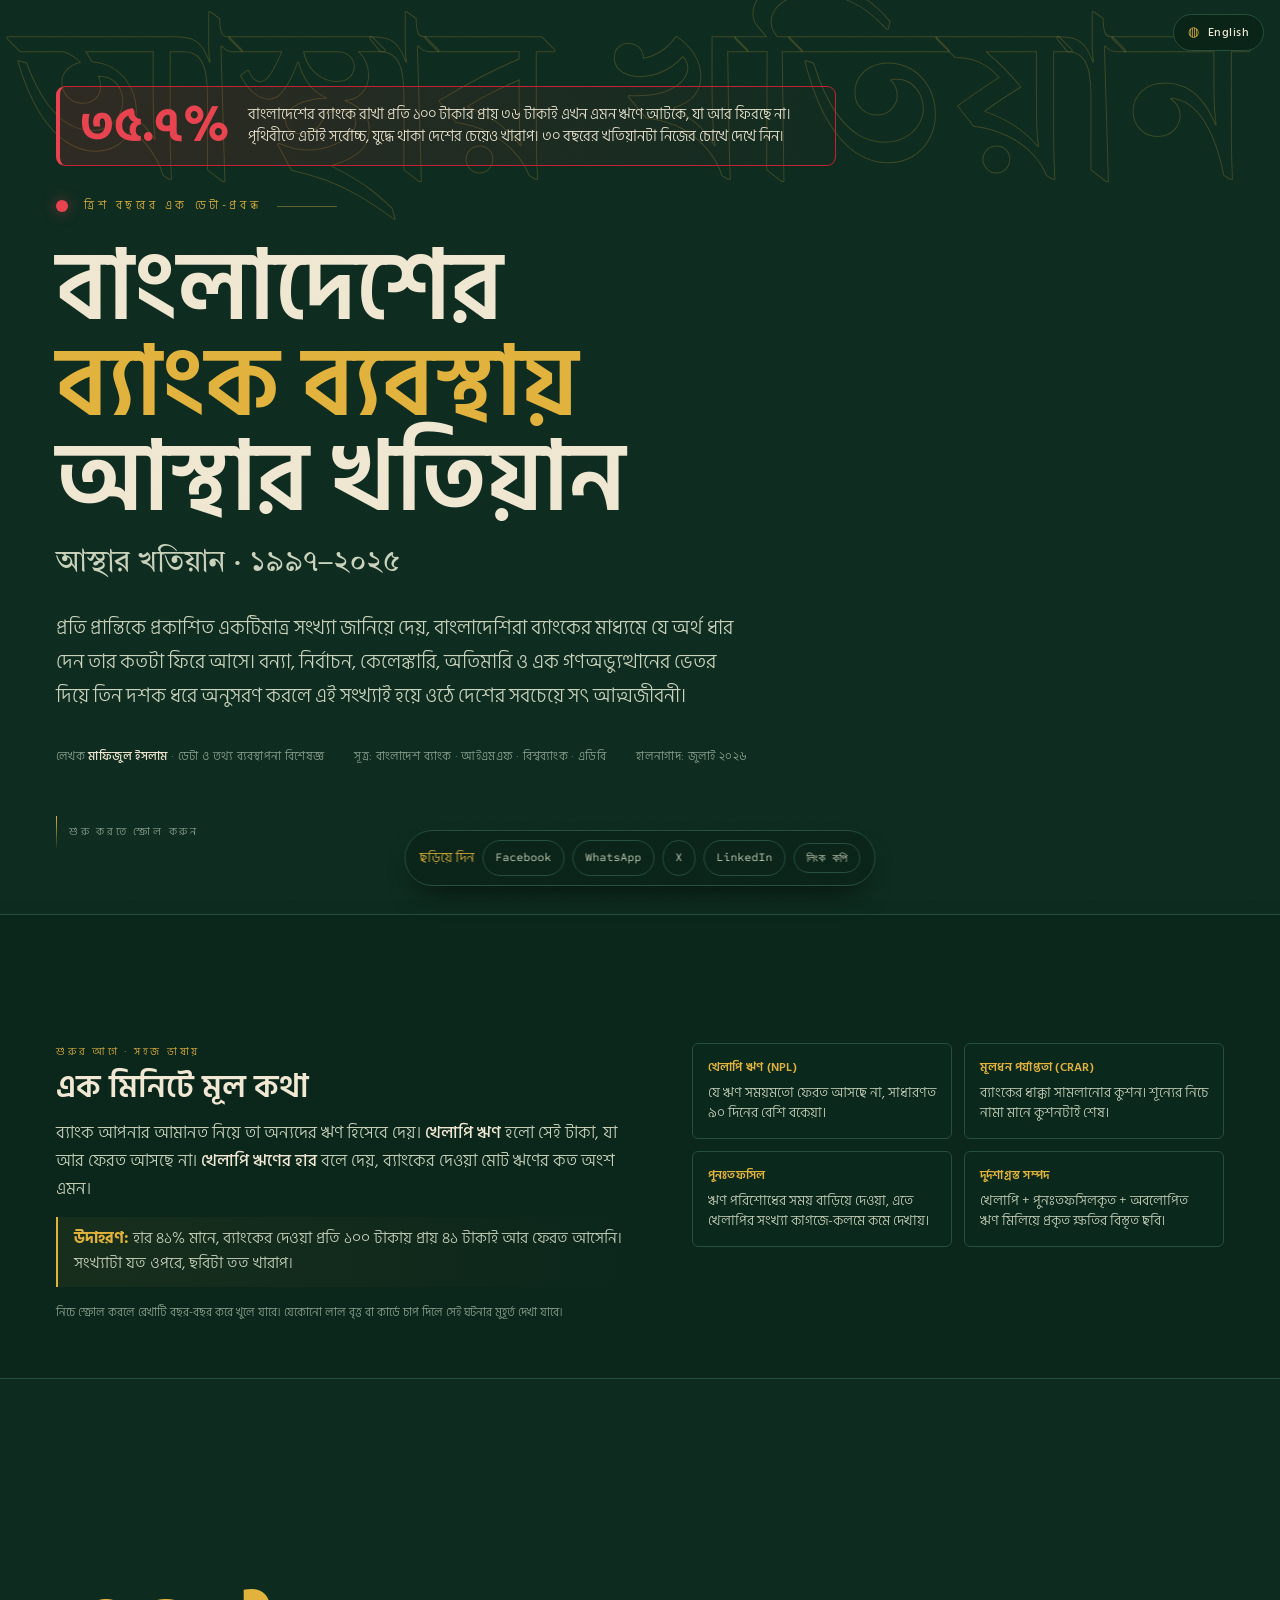
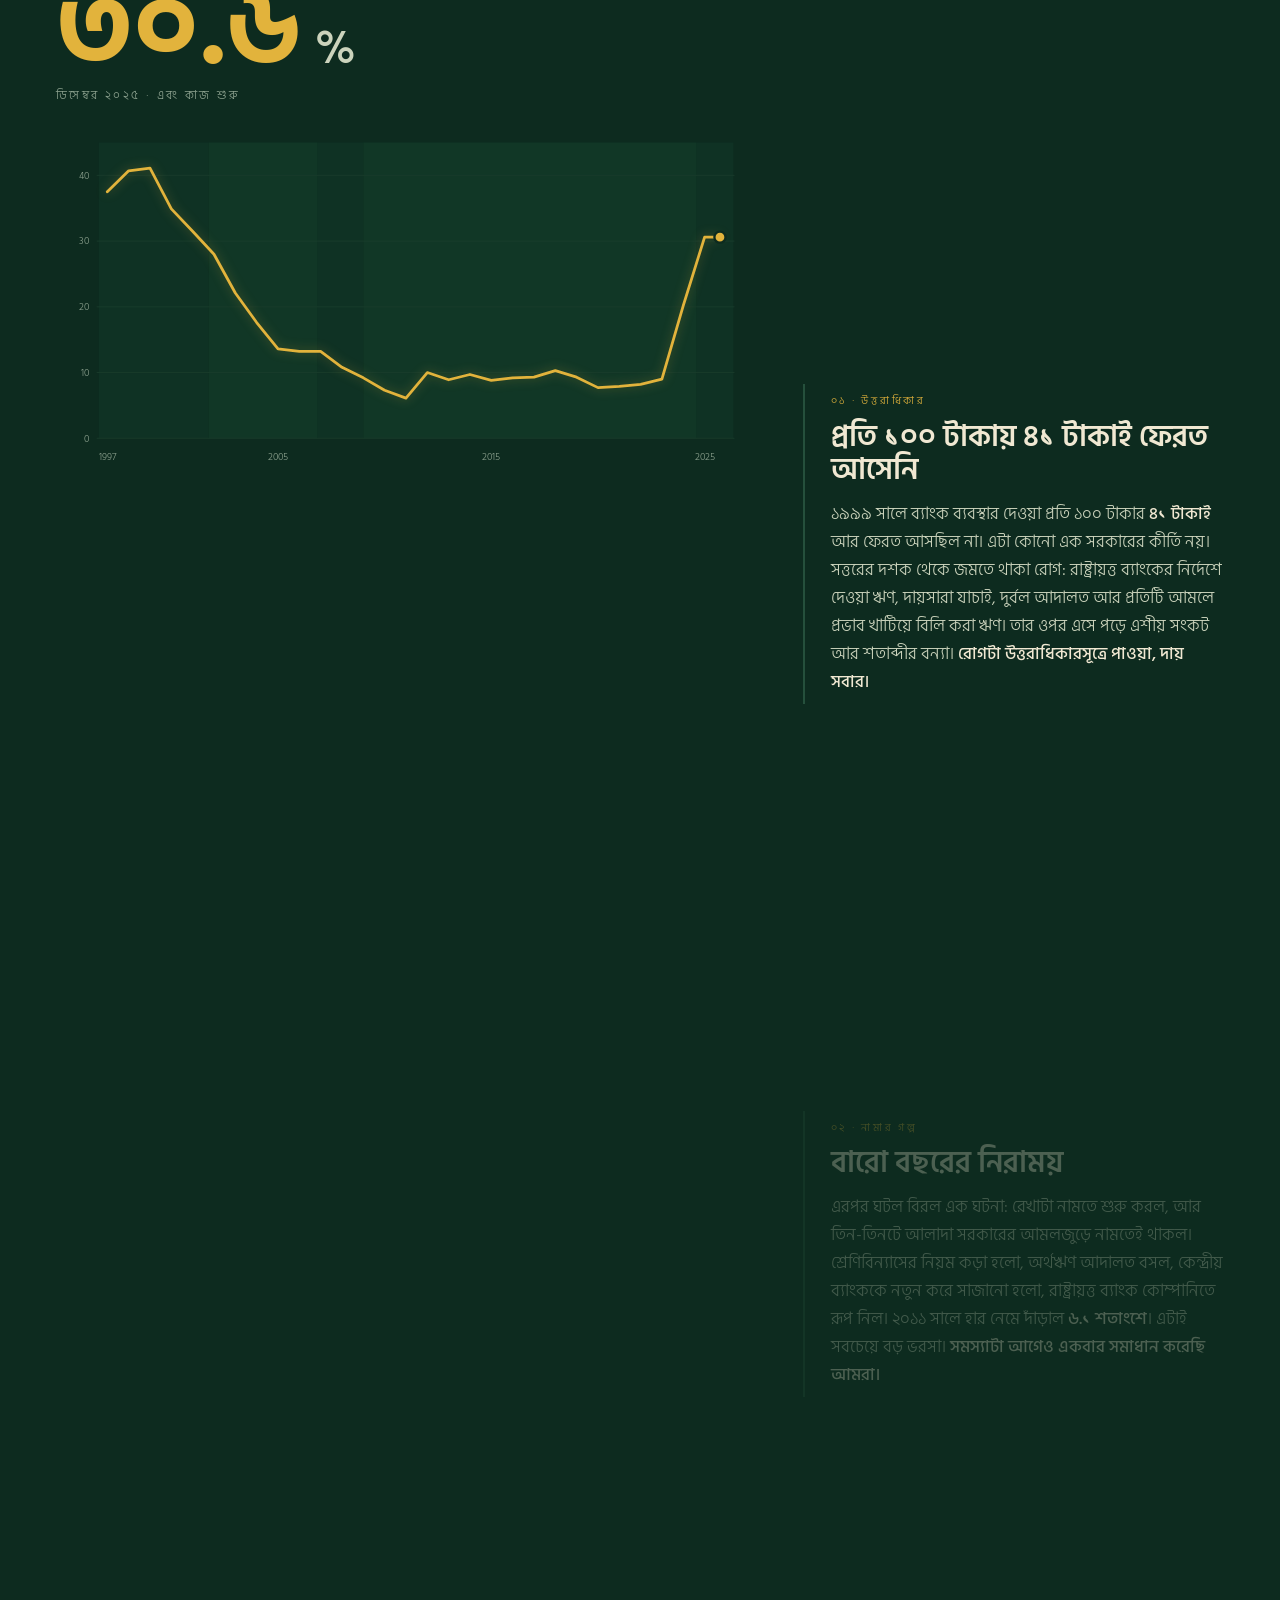
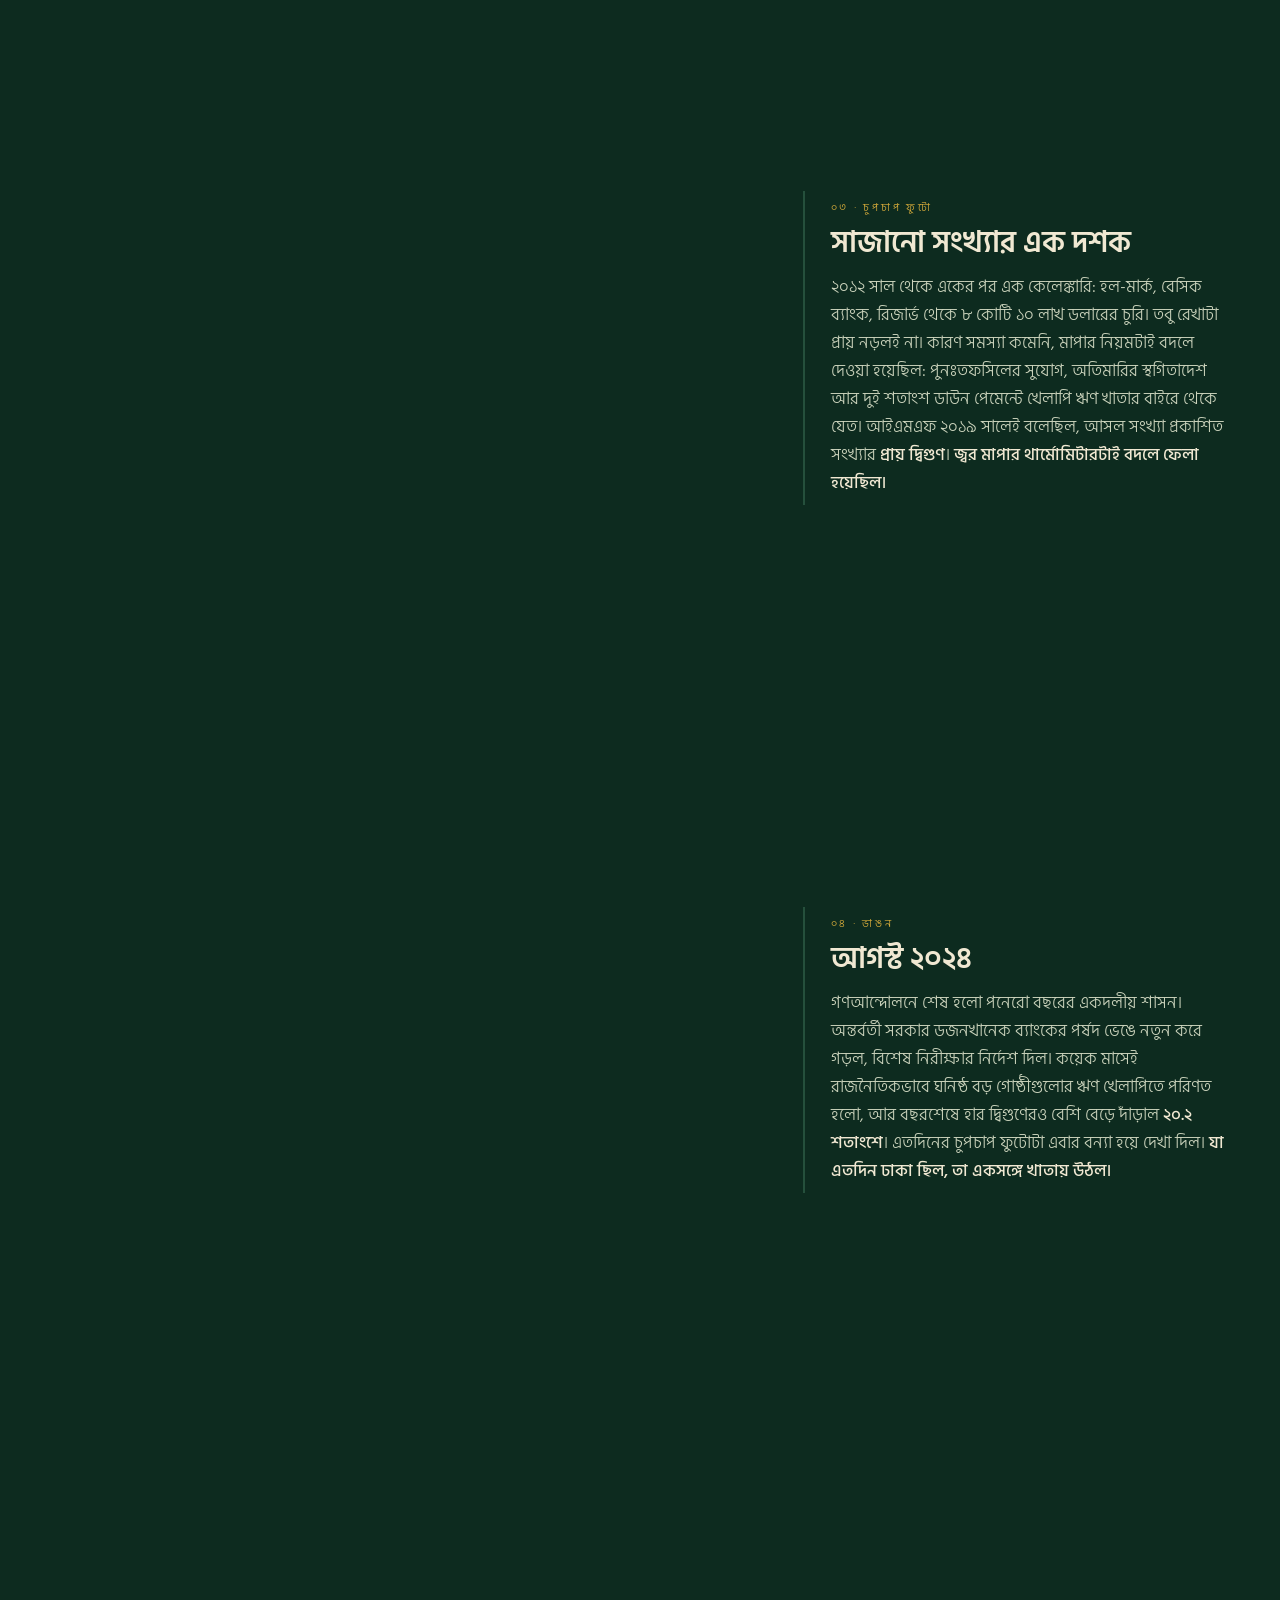
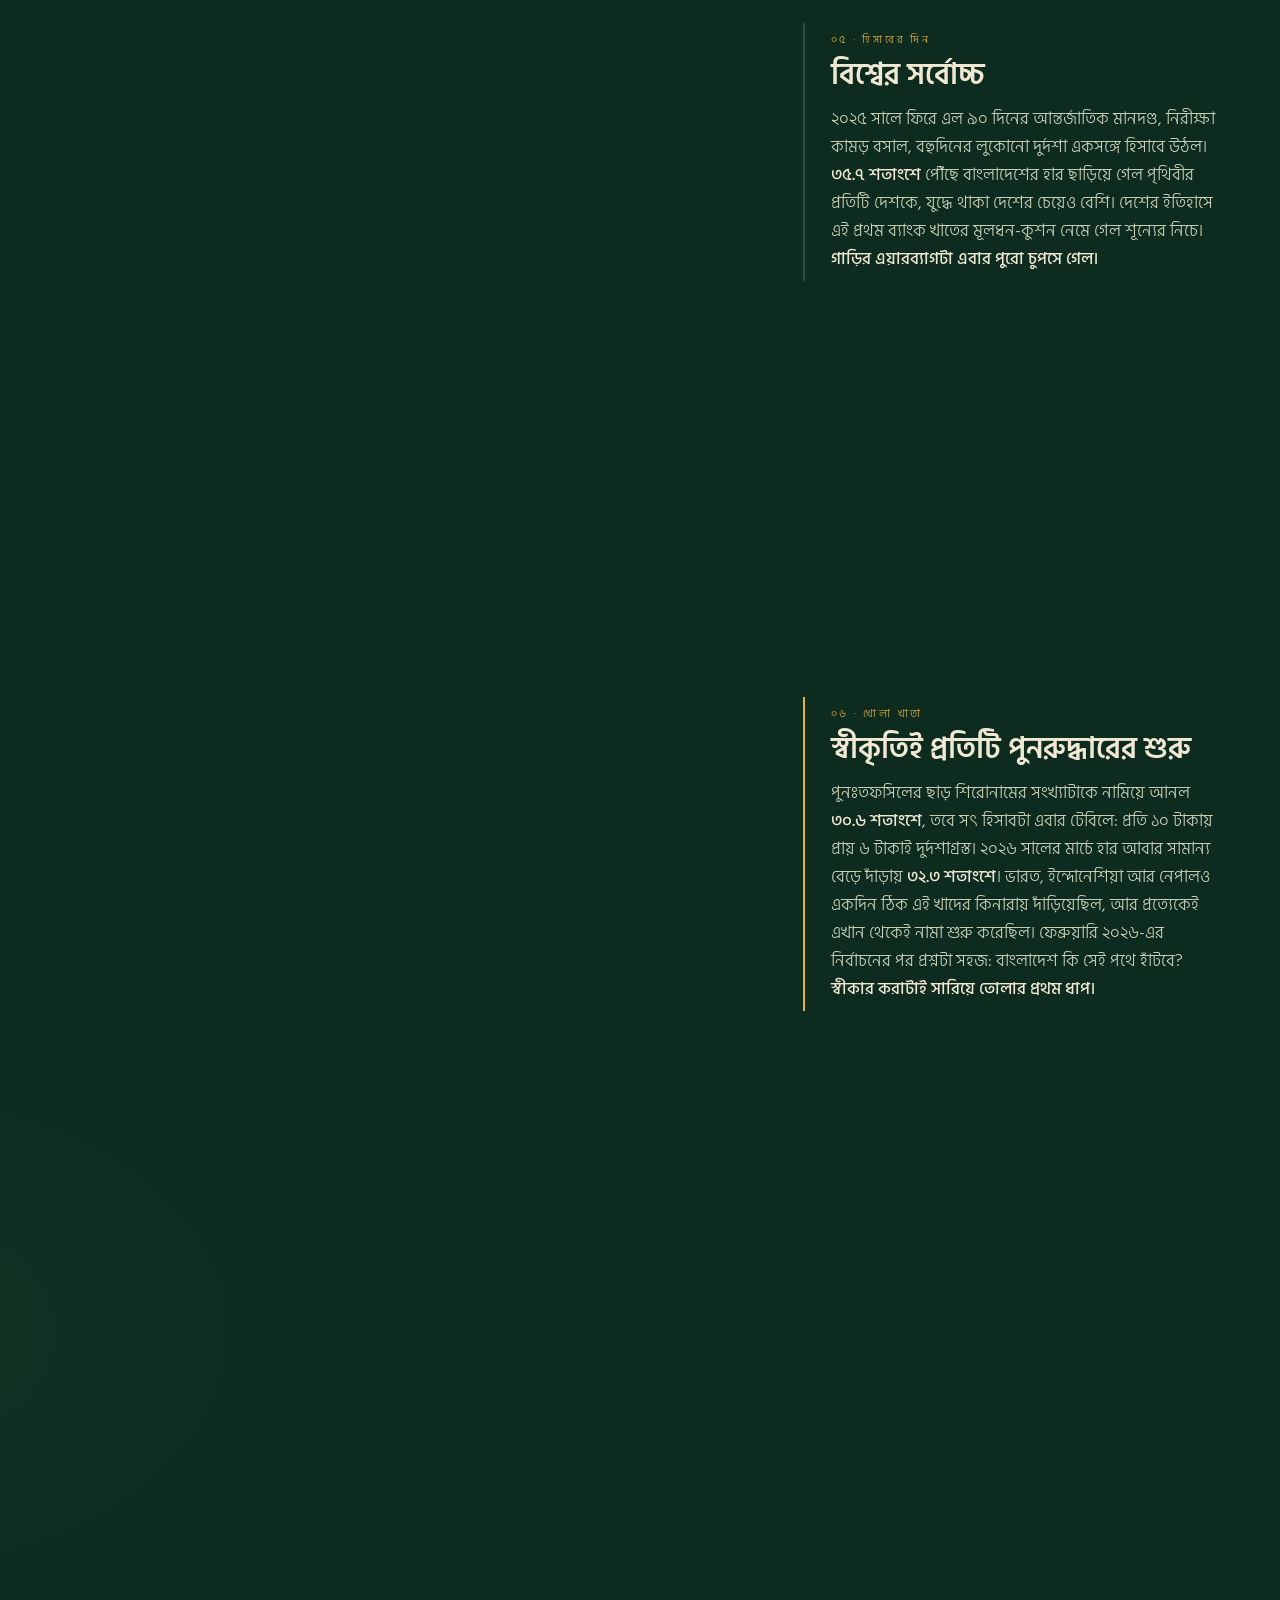
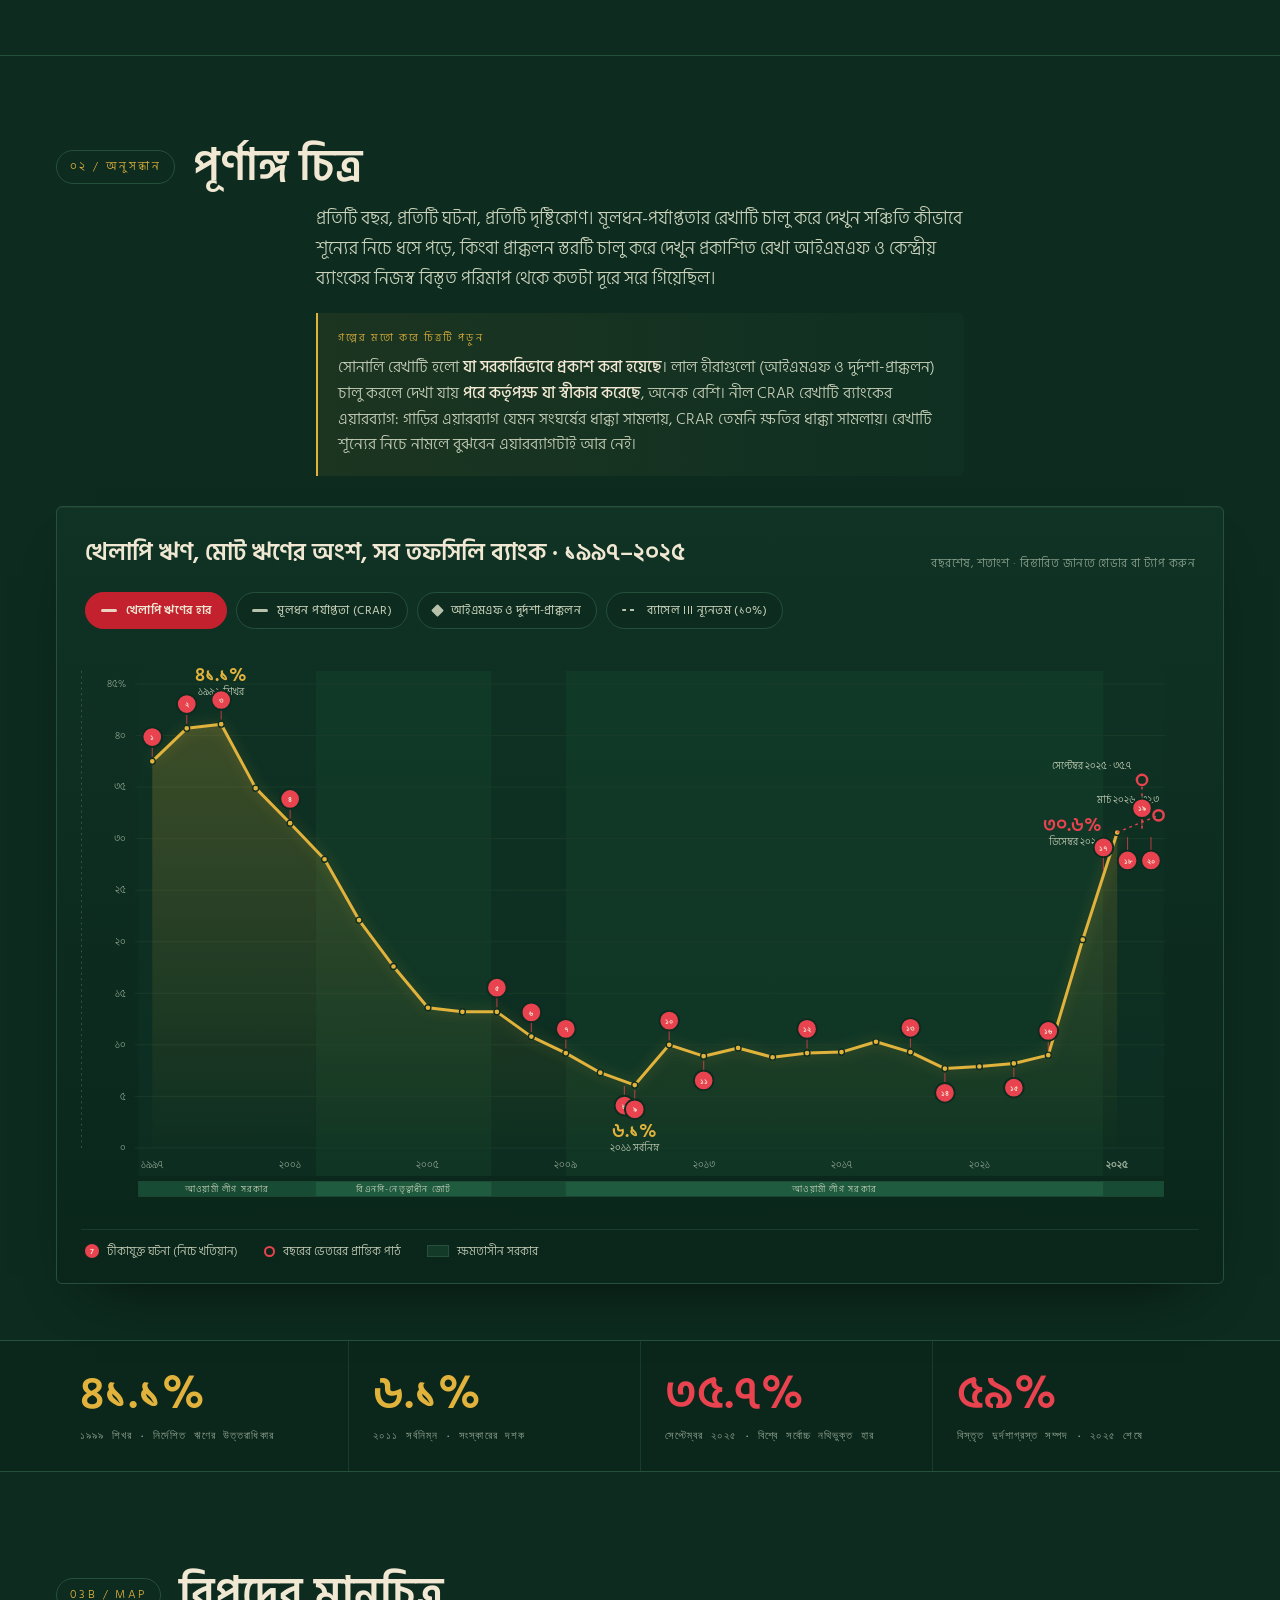
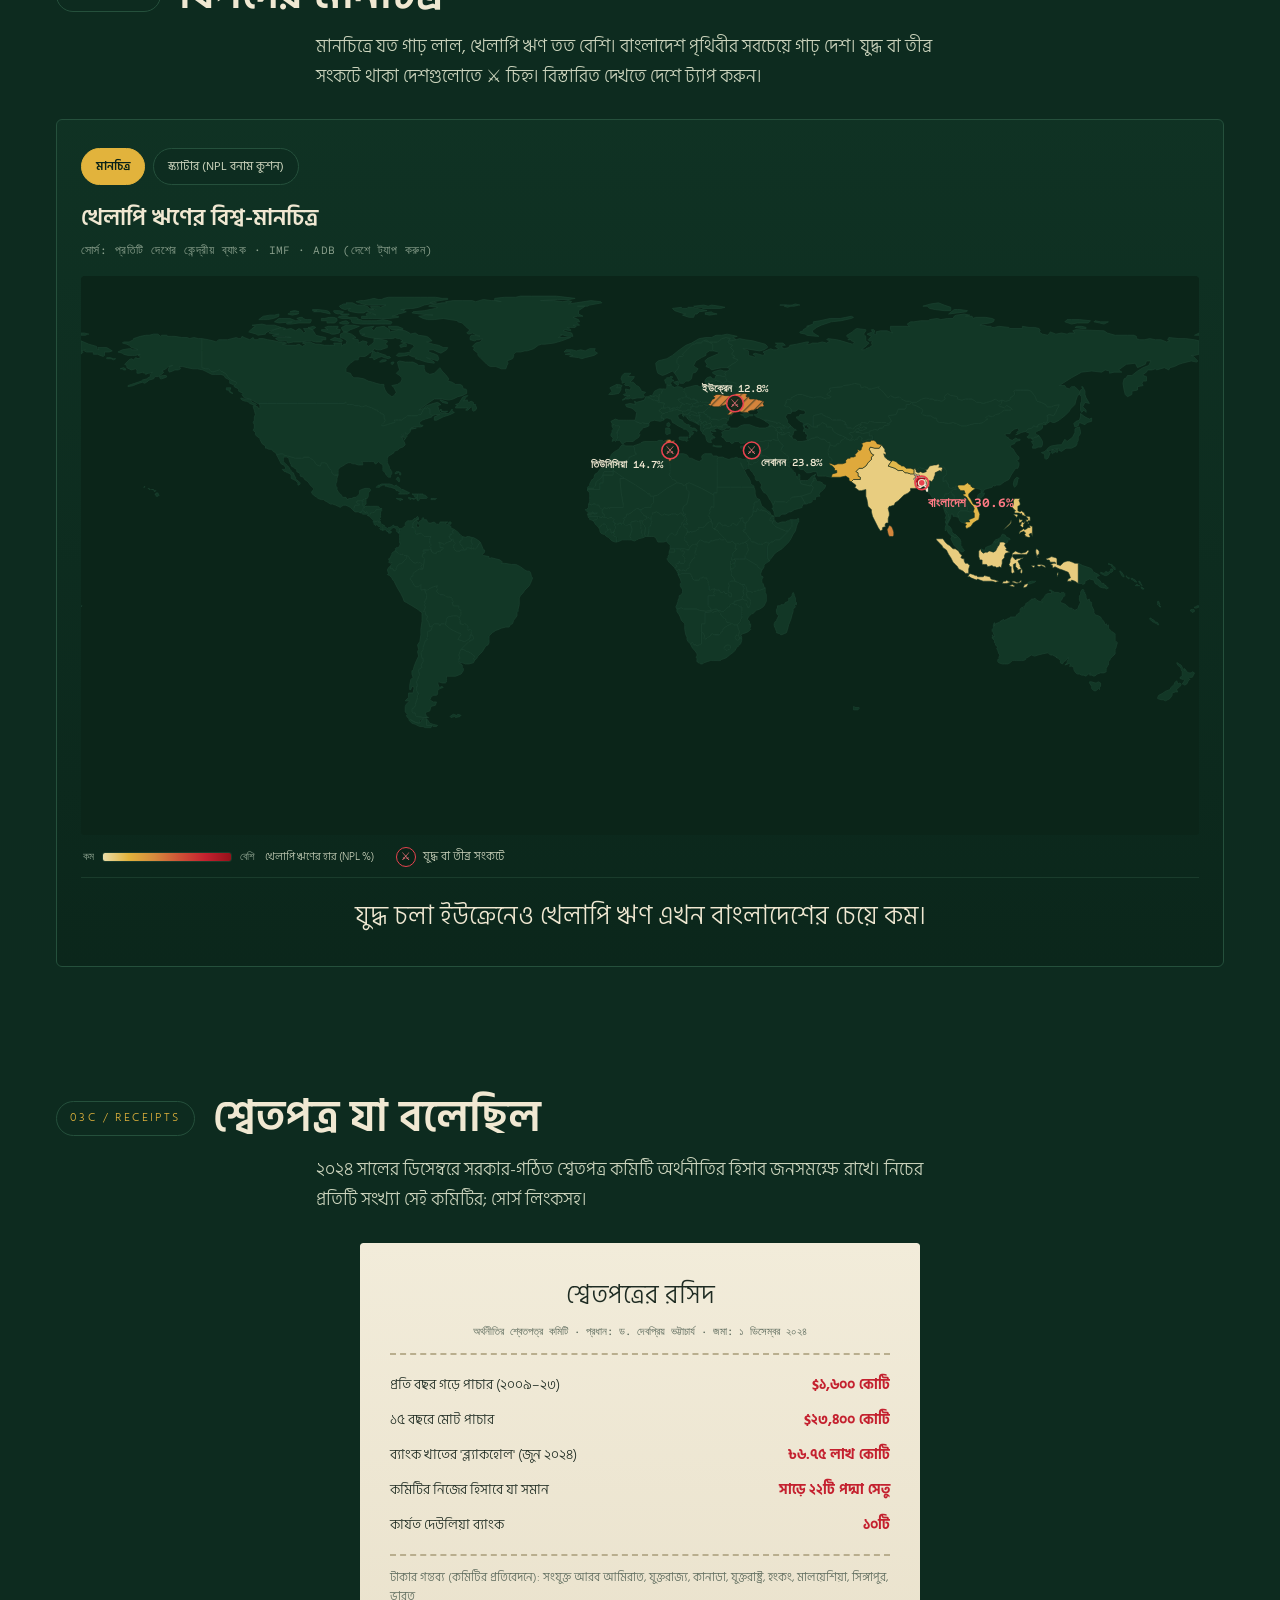
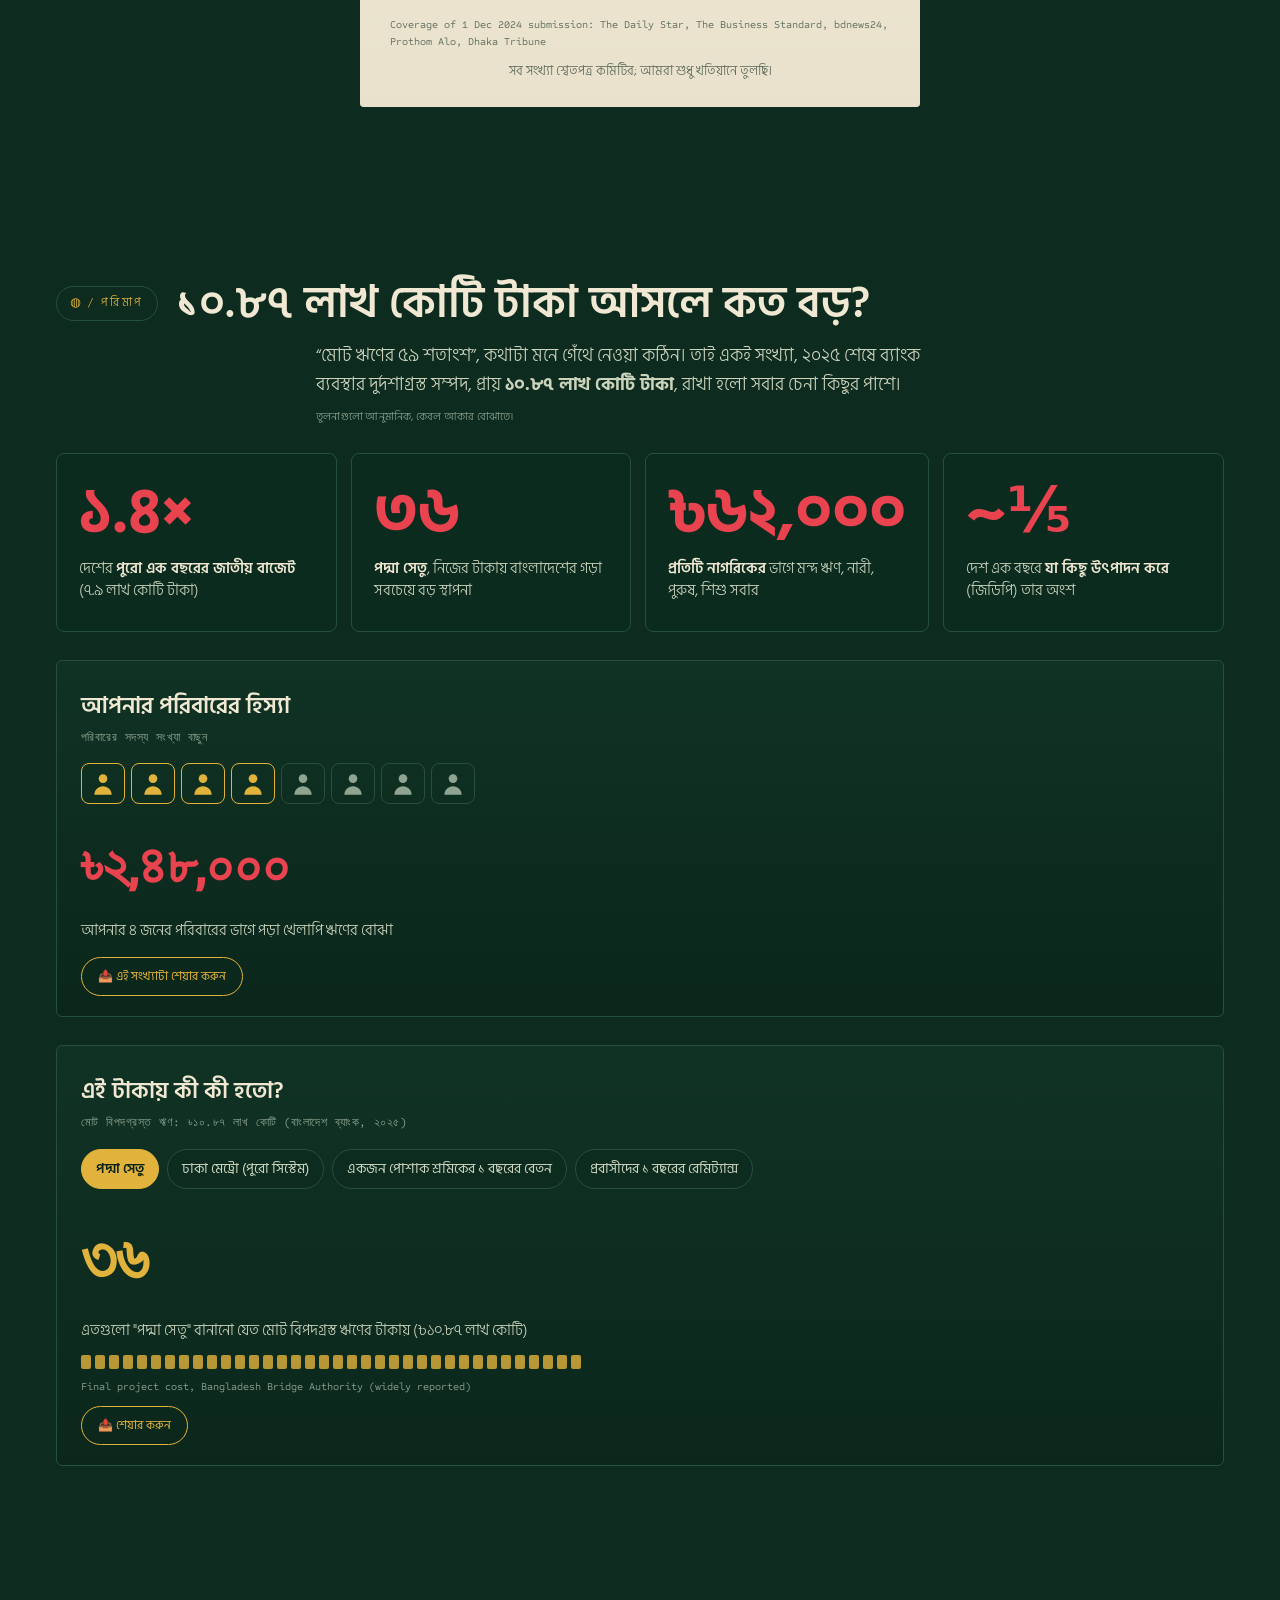
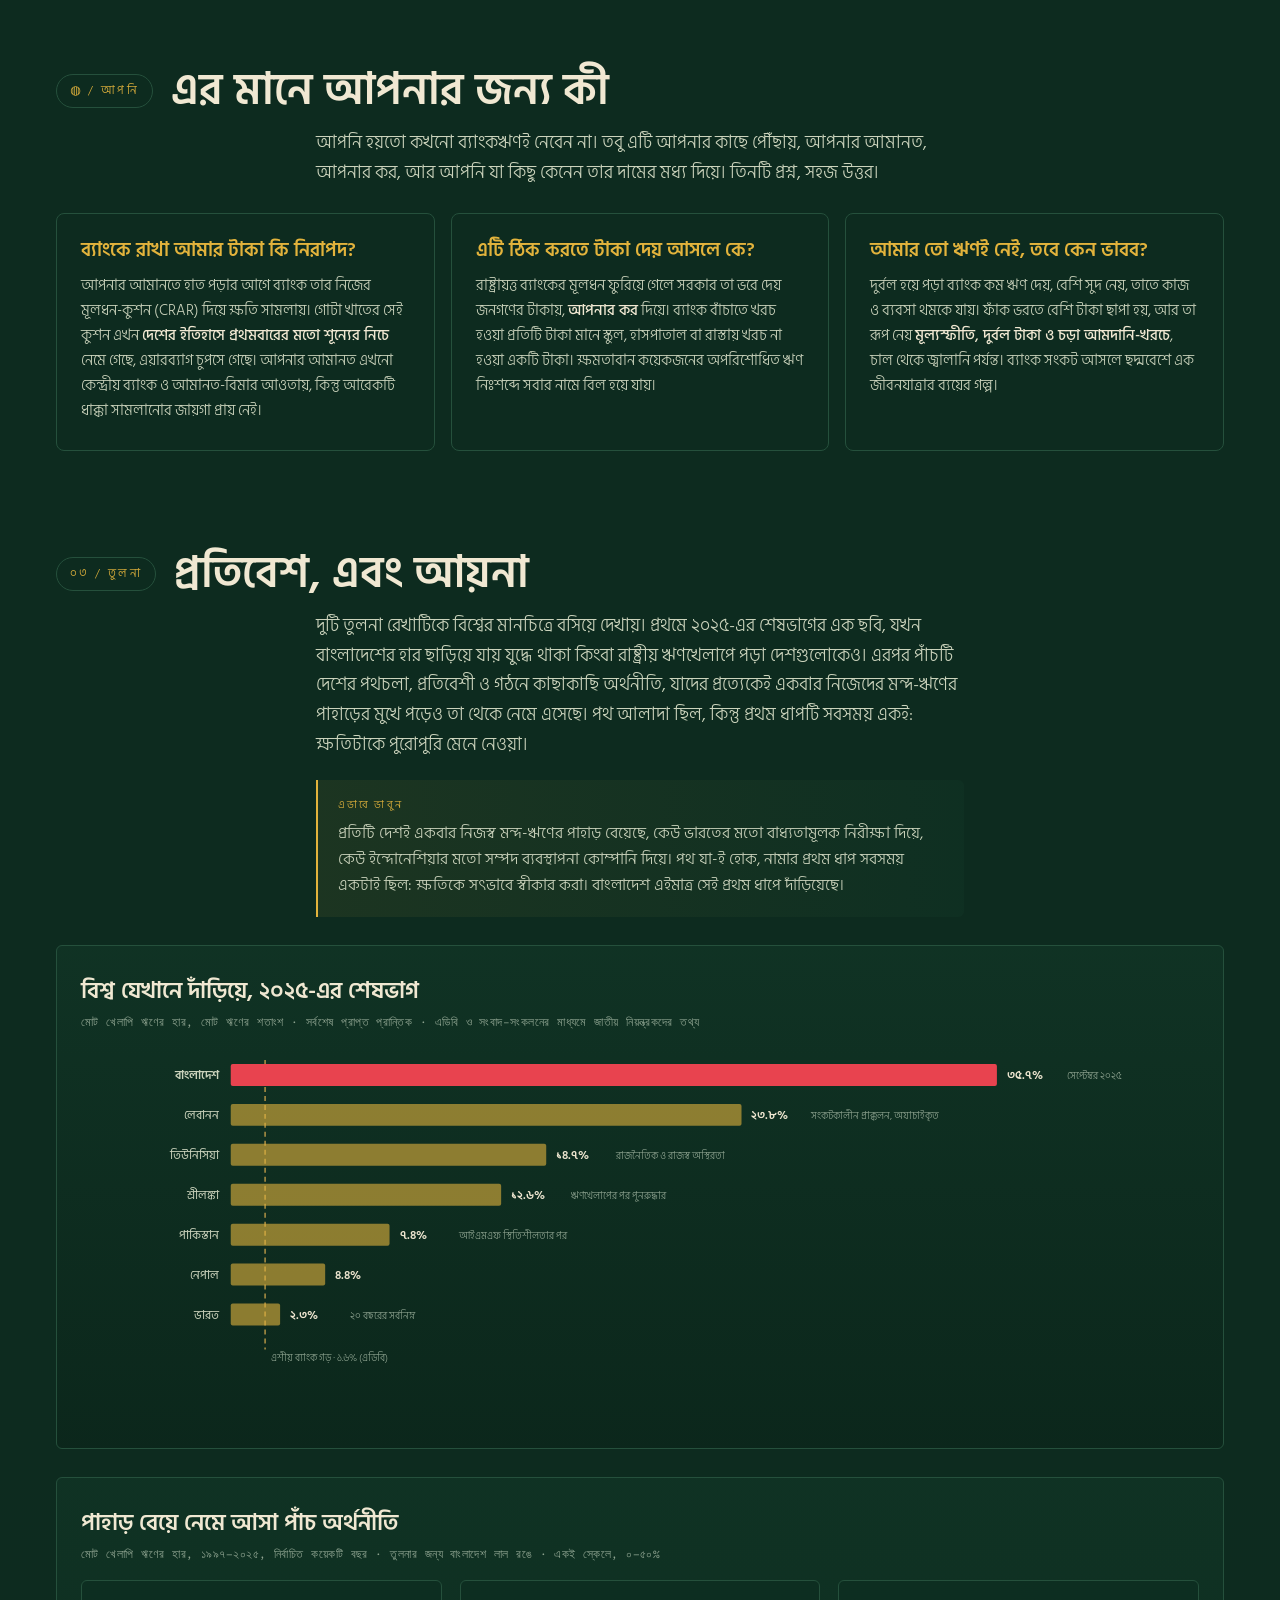
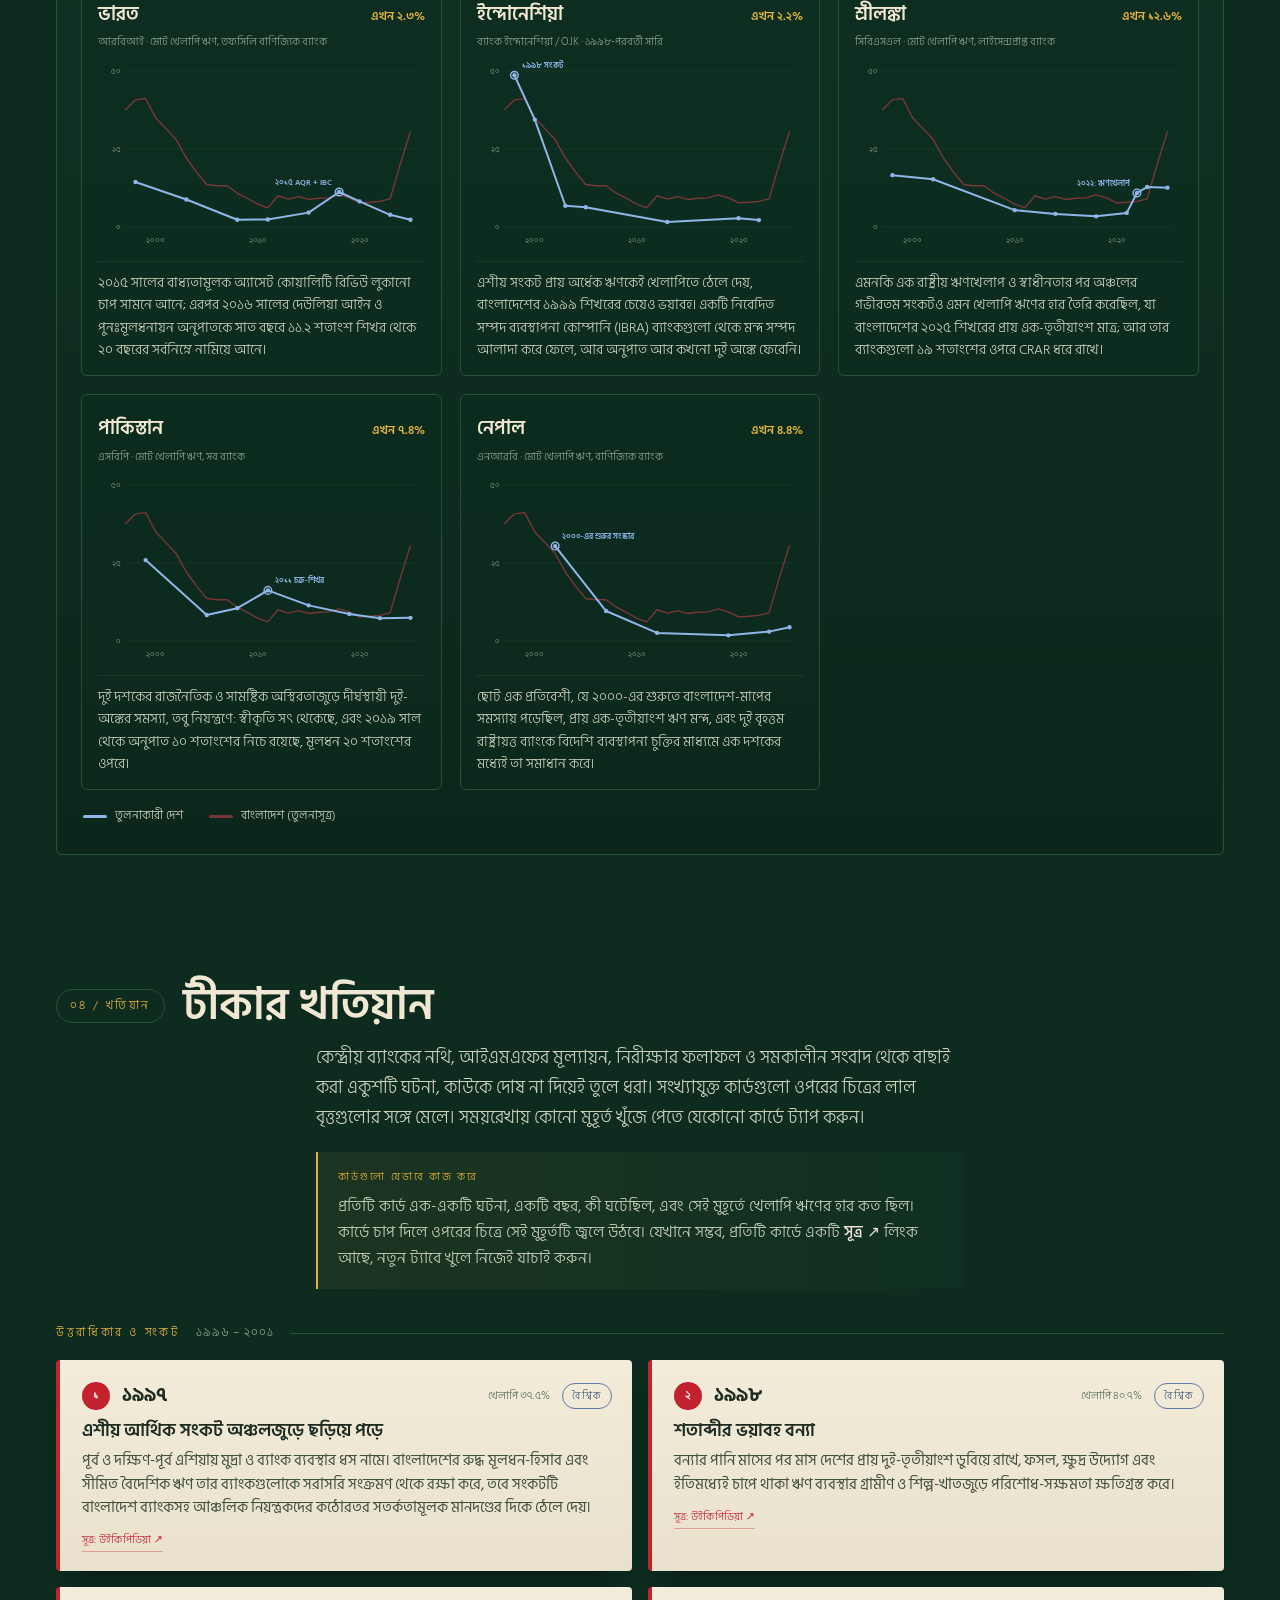
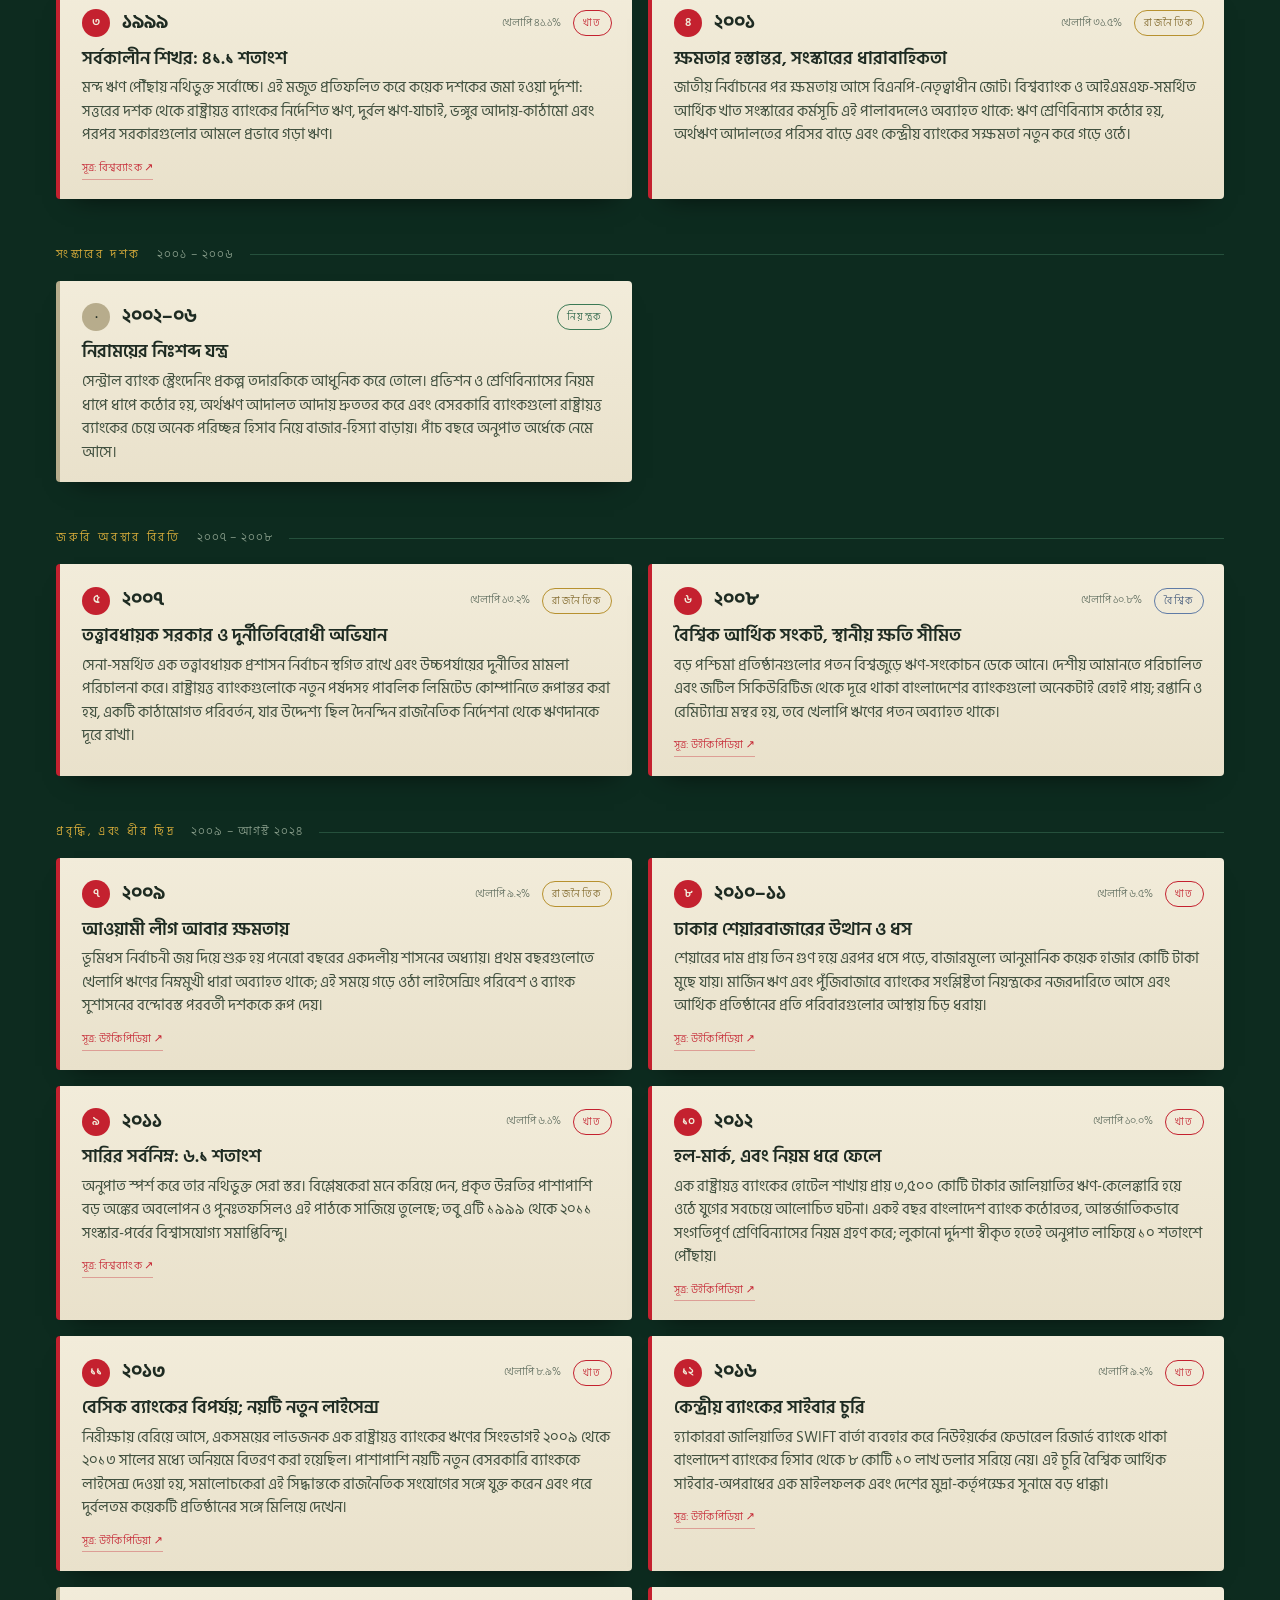
==== commit 7438e9bd: "Keep fonts render-blocking to avoid layout shift; deferring scripts already fixed first paint Deferr" ====
--- a/index.html
+++ b/index.html
@@ -30,9 +30,7 @@
 
 <link rel="preconnect" href="https://fonts.googleapis.com" />
 <link rel="preconnect" href="https://fonts.gstatic.com" crossorigin />
-<link rel="preload" as="style" href="https://fonts.googleapis.com/css2?family=Bricolage+Grotesque:opsz,wght@12..96,300;12..96,400;12..96,500;12..96,600;12..96,700&family=Archivo:wght@300;400;500;600&family=Sometype+Mono:wght@400;500;600&family=Tiro+Bangla&family=Hind+Siliguri:wght@300;400;500;600;700&display=swap" />
-<link href="https://fonts.googleapis.com/css2?family=Bricolage+Grotesque:opsz,wght@12..96,300;12..96,400;12..96,500;12..96,600;12..96,700&family=Archivo:wght@300;400;500;600&family=Sometype+Mono:wght@400;500;600&family=Tiro+Bangla&family=Hind+Siliguri:wght@300;400;500;600;700&display=swap" rel="stylesheet" media="print" onload="this.media='all'" />
-<noscript><link href="https://fonts.googleapis.com/css2?family=Bricolage+Grotesque:opsz,wght@12..96,300;12..96,400;12..96,500;12..96,600;12..96,700&family=Archivo:wght@300;400;500;600&family=Sometype+Mono:wght@400;500;600&family=Tiro+Bangla&family=Hind+Siliguri:wght@300;400;500;600;700&display=swap" rel="stylesheet" /></noscript>
+<link href="https://fonts.googleapis.com/css2?family=Bricolage+Grotesque:opsz,wght@12..96,300;12..96,400;12..96,500;12..96,600;12..96,700&family=Archivo:wght@300;400;500;600&family=Sometype+Mono:wght@400;500;600&family=Tiro+Bangla&family=Hind+Siliguri:wght@300;400;500;600;700&display=swap" rel="stylesheet" />
 <link rel="stylesheet" href="css/styles.css" />
 </head>
 <body>
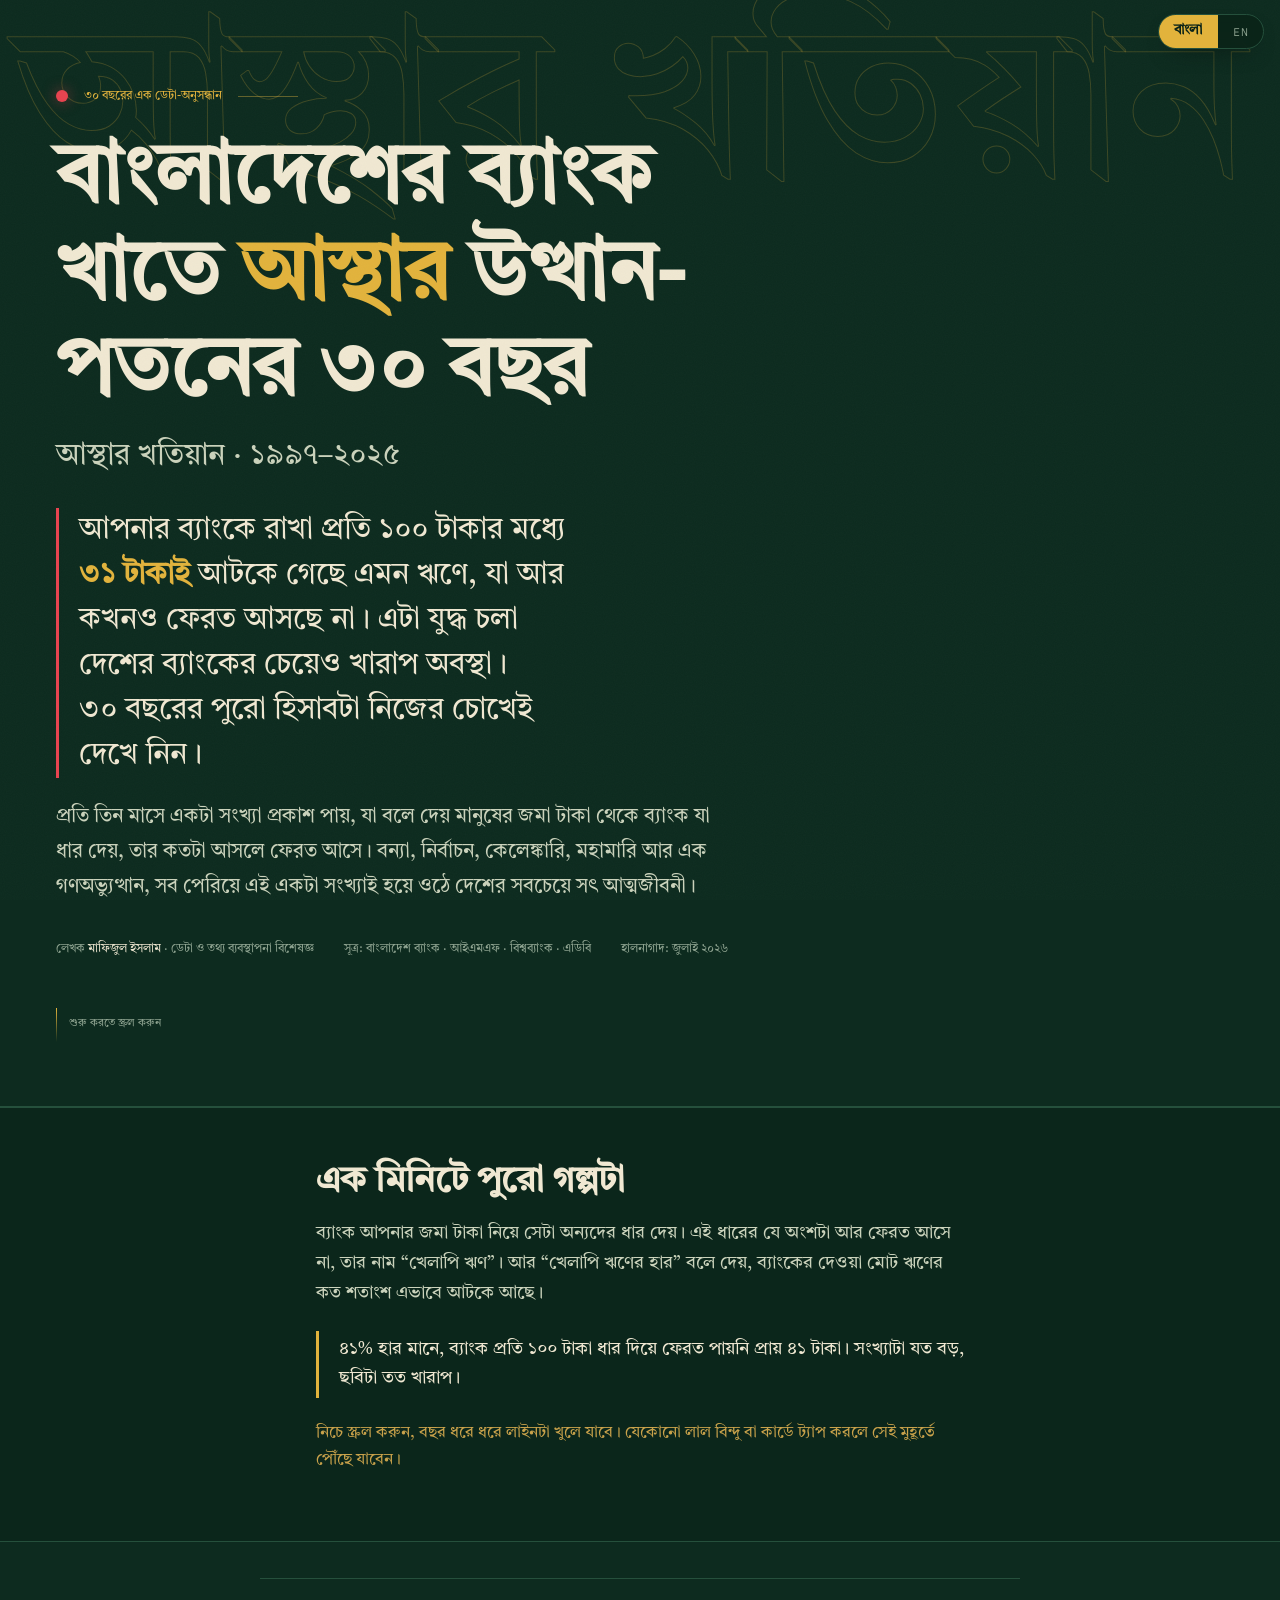
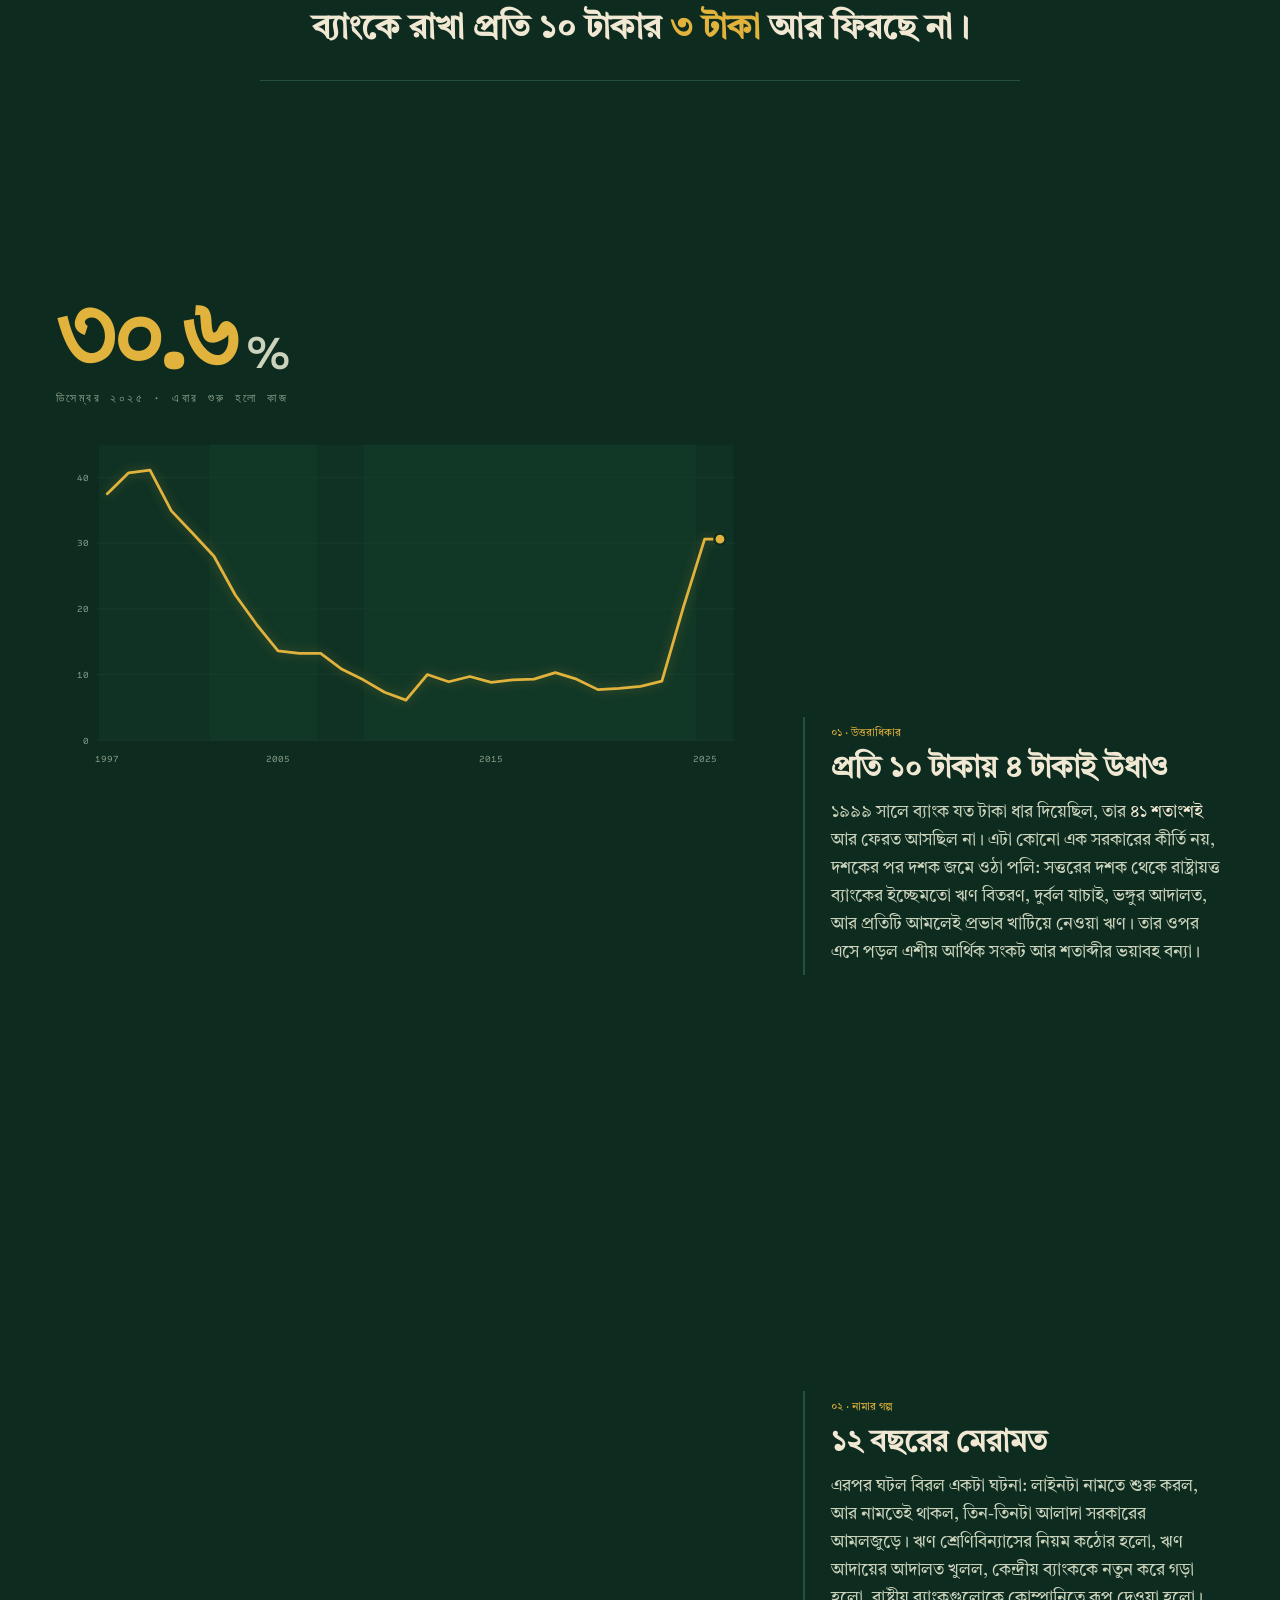
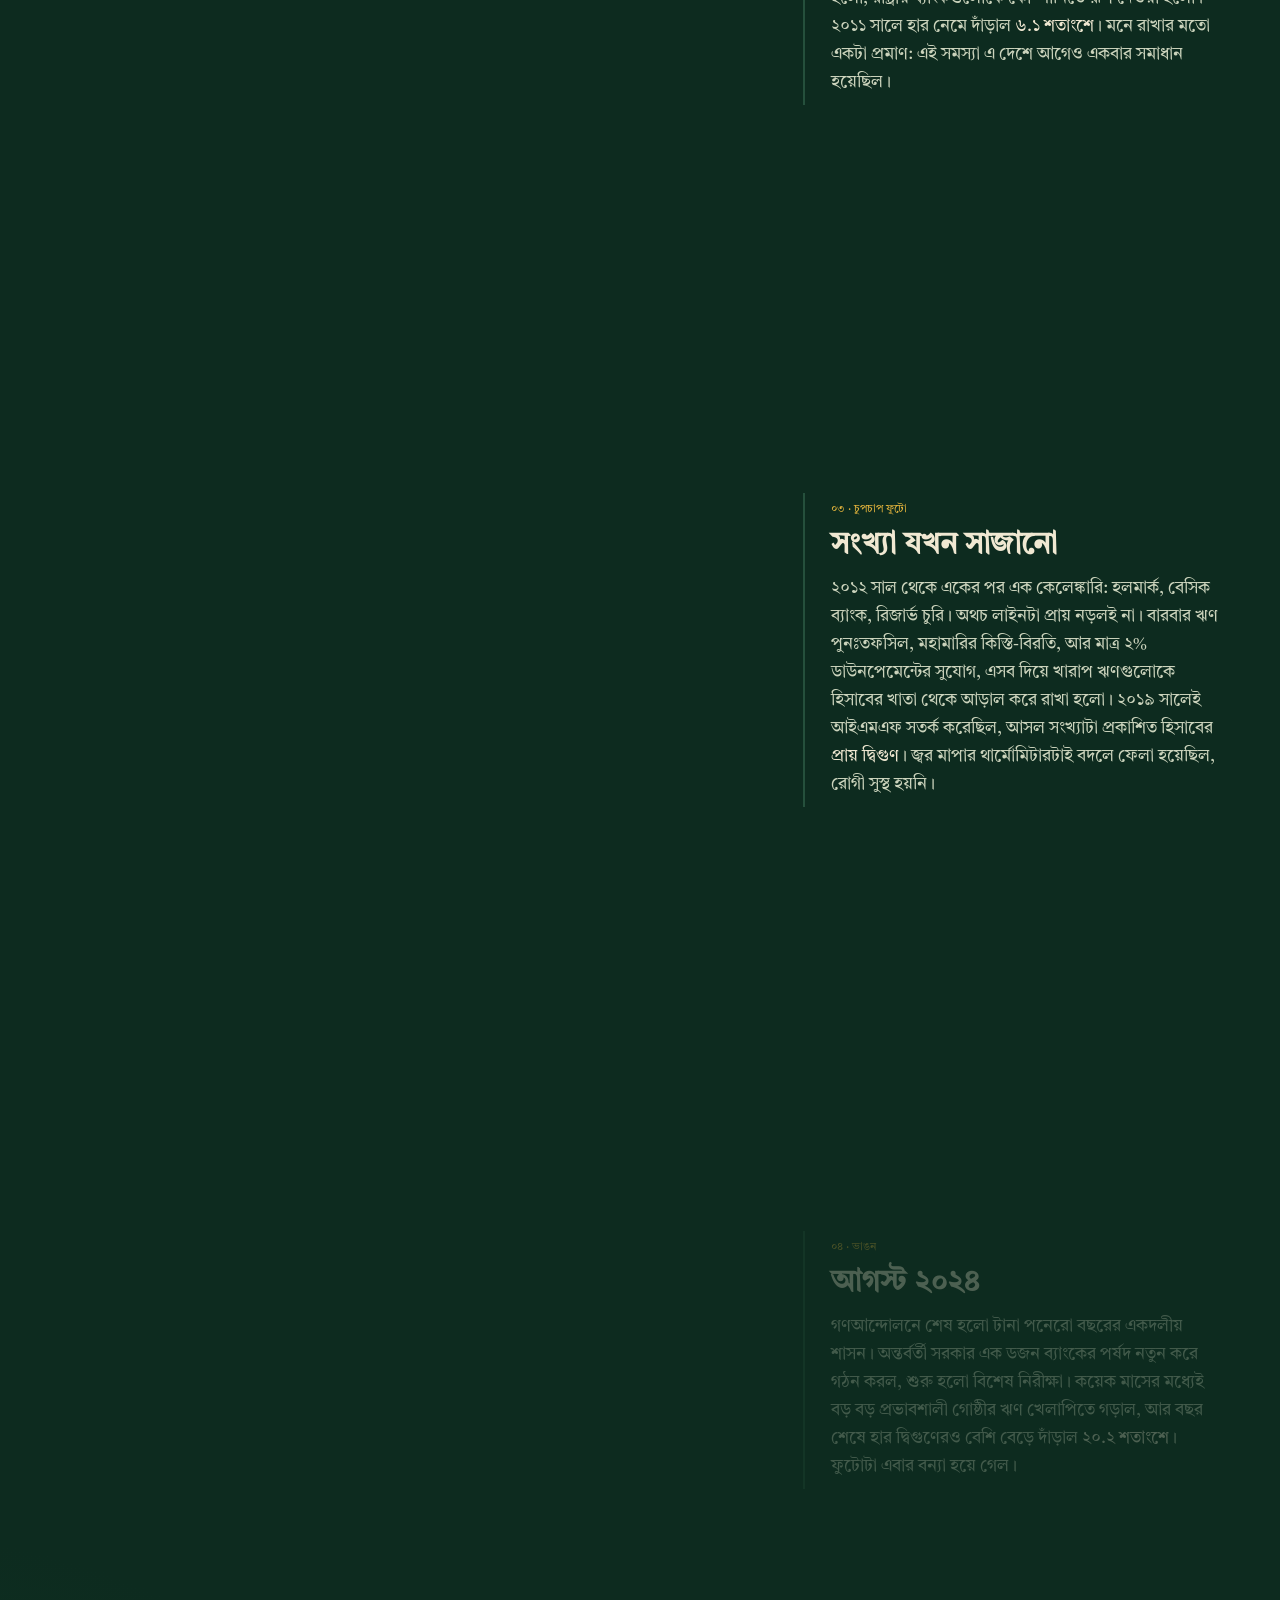
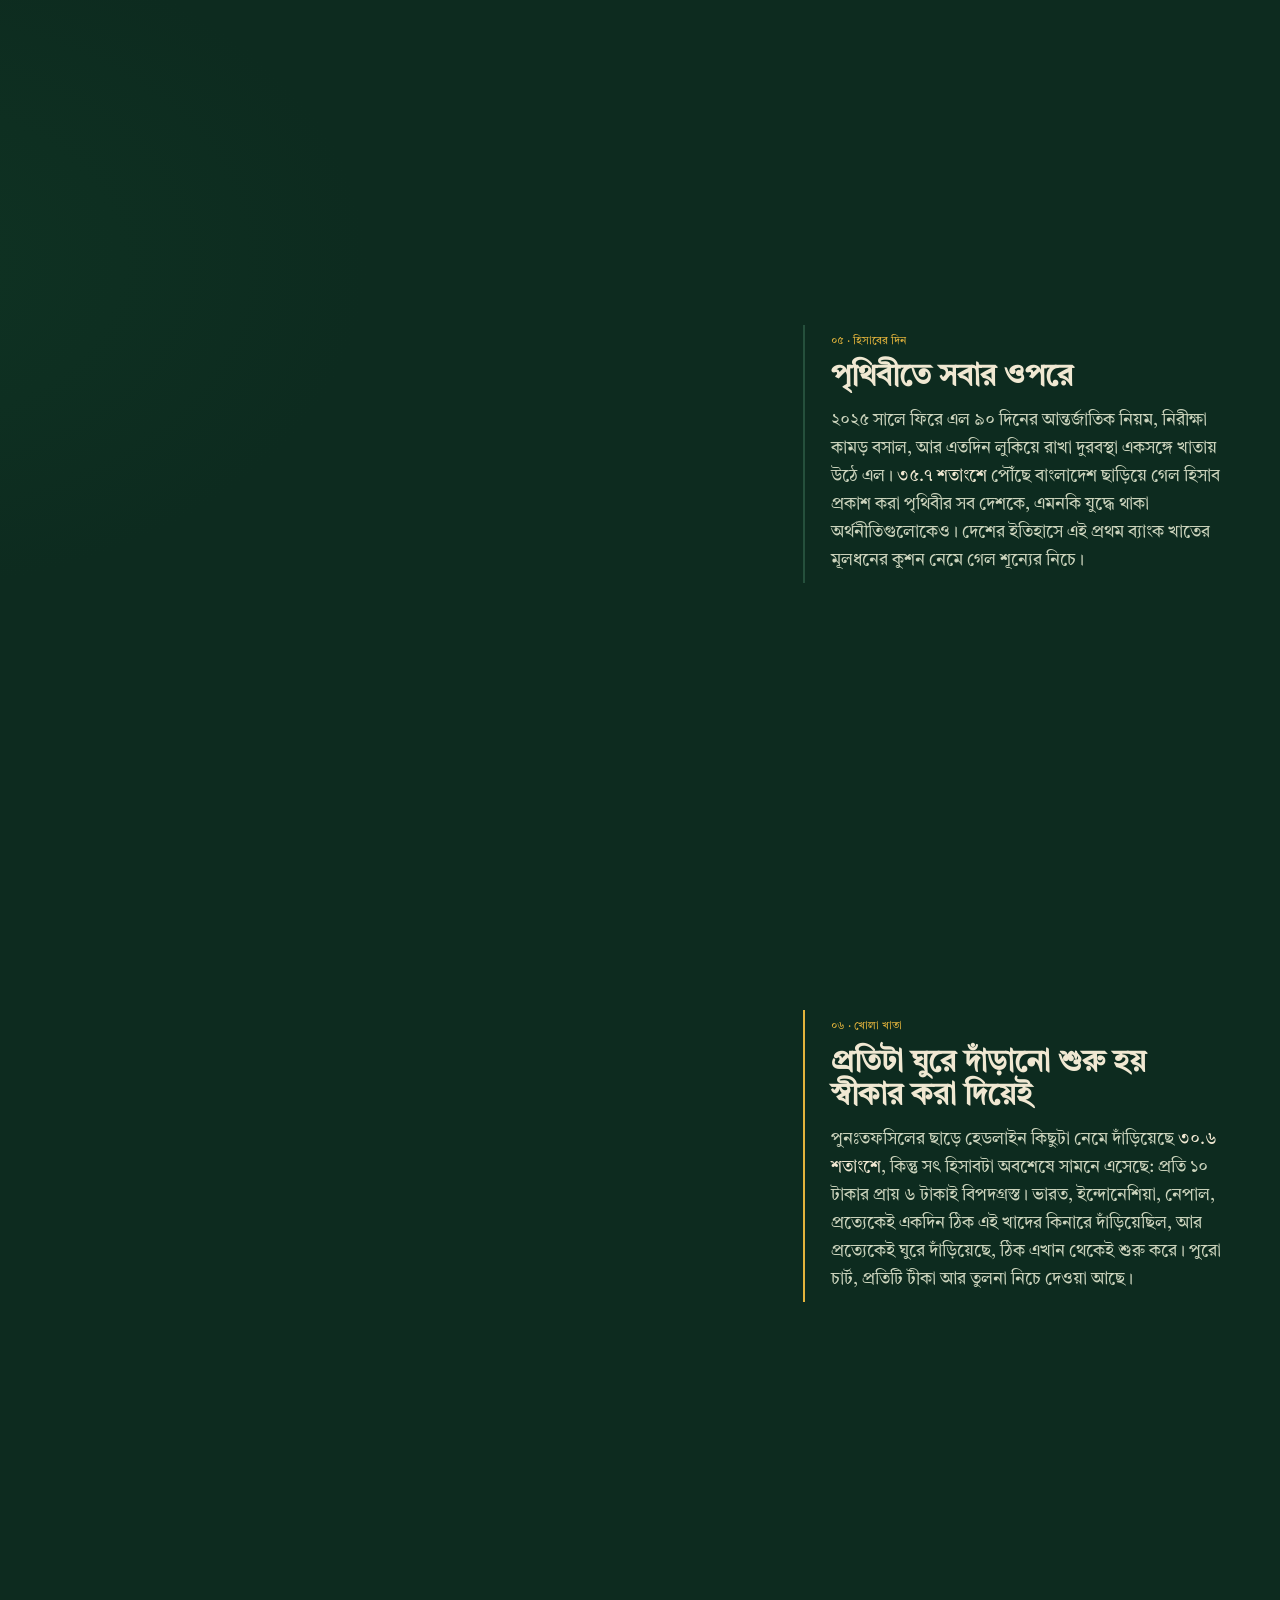
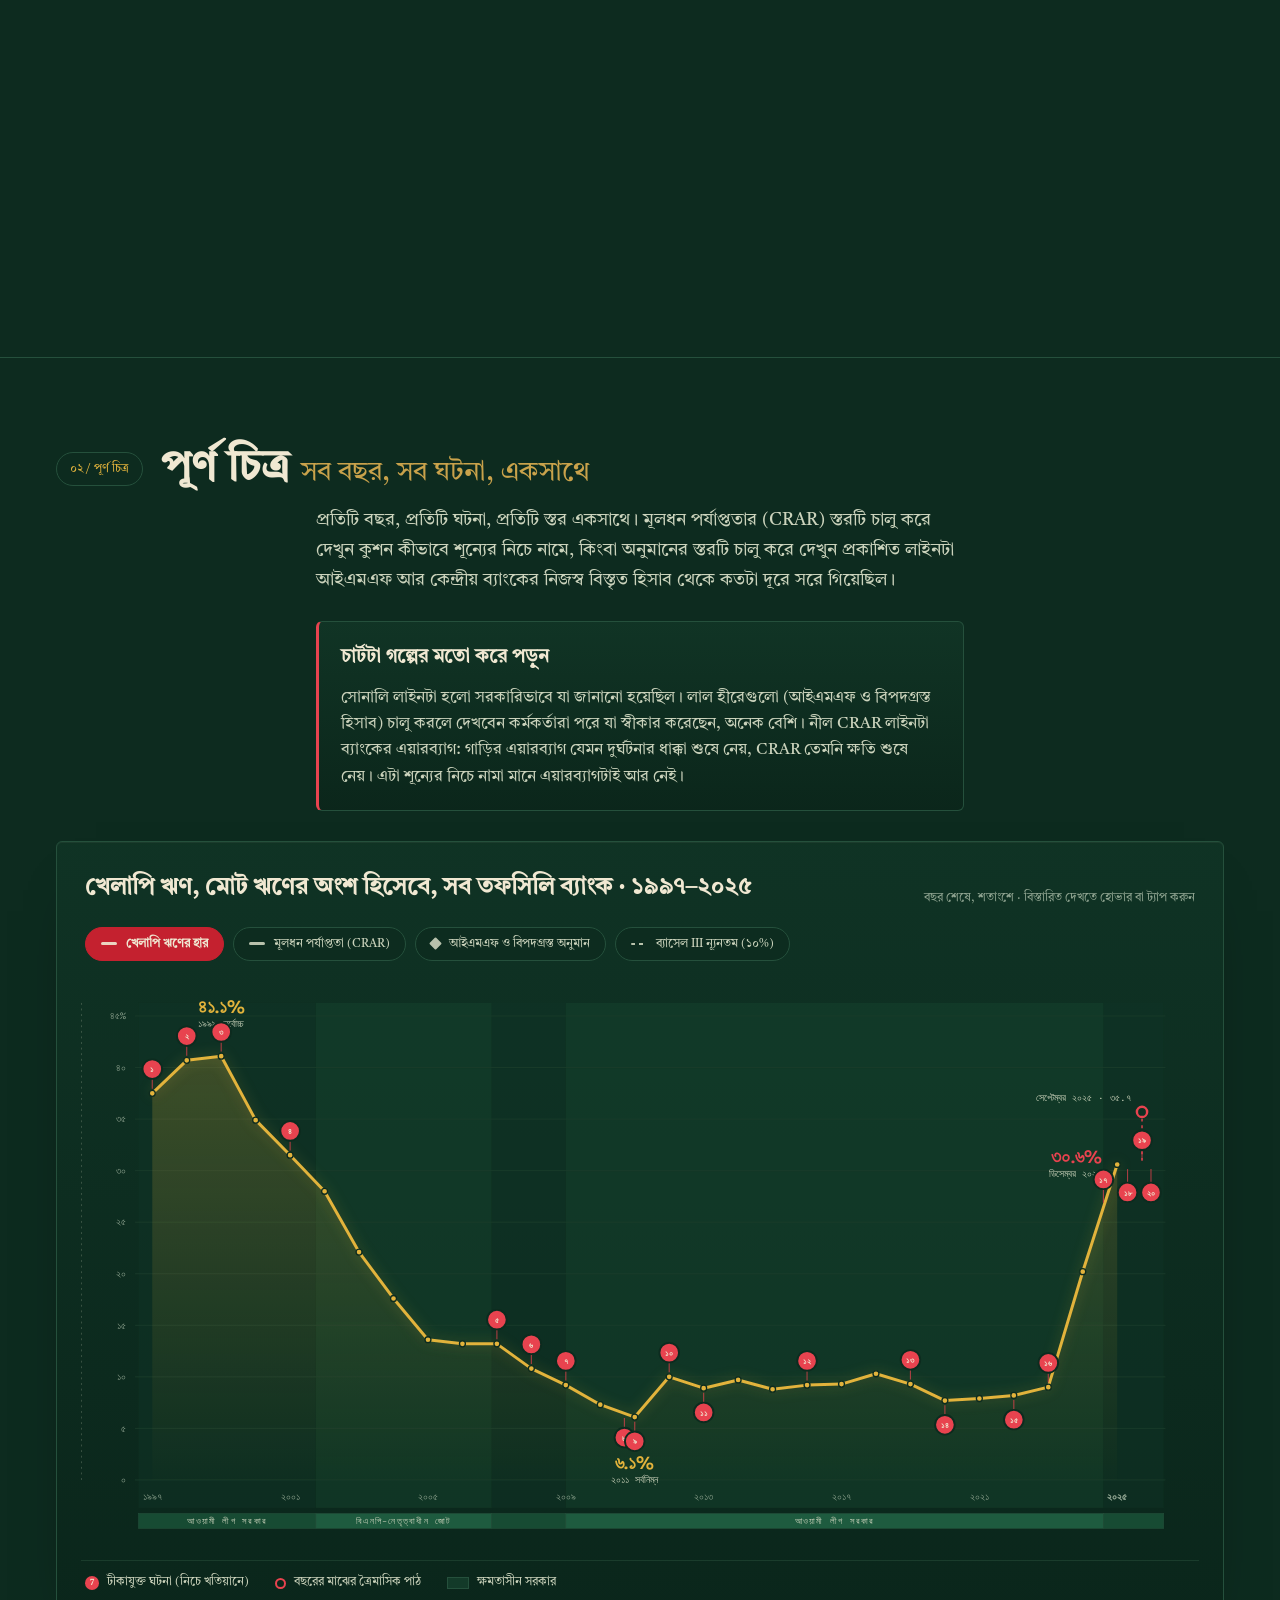
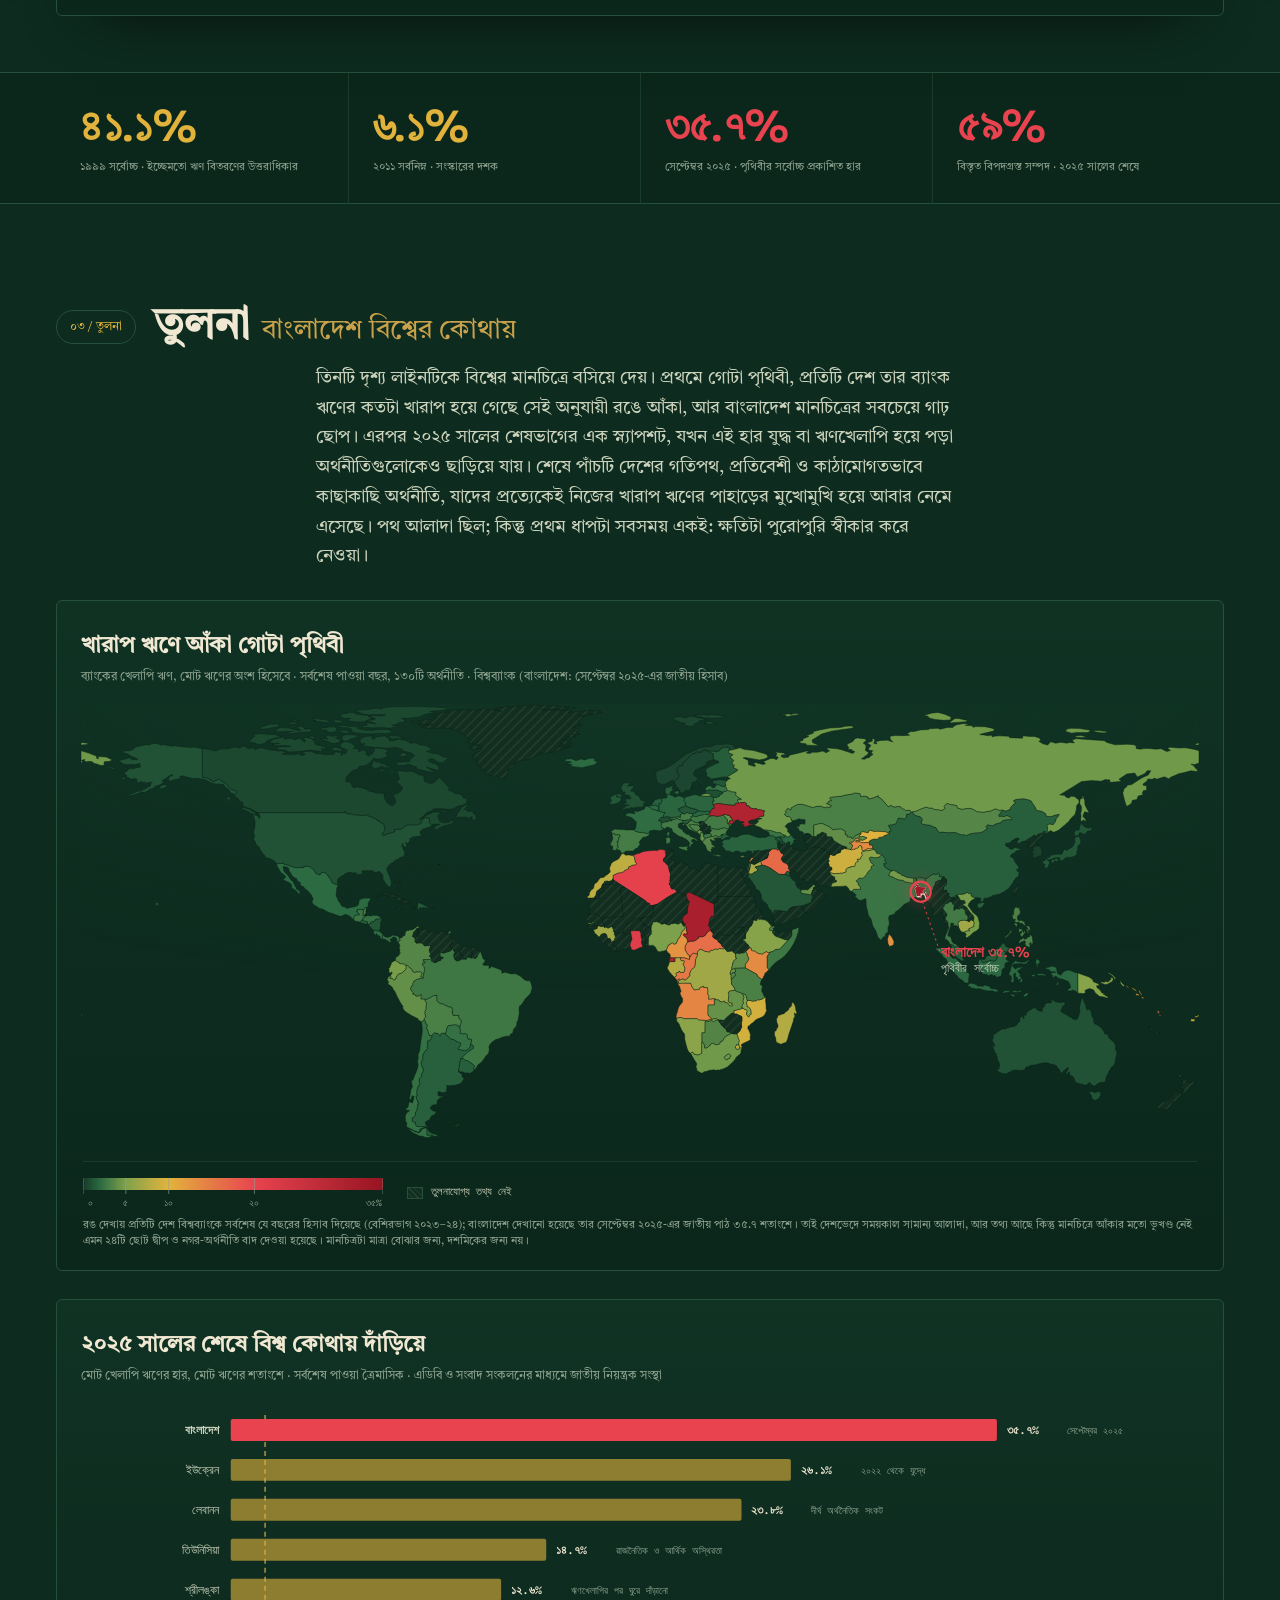
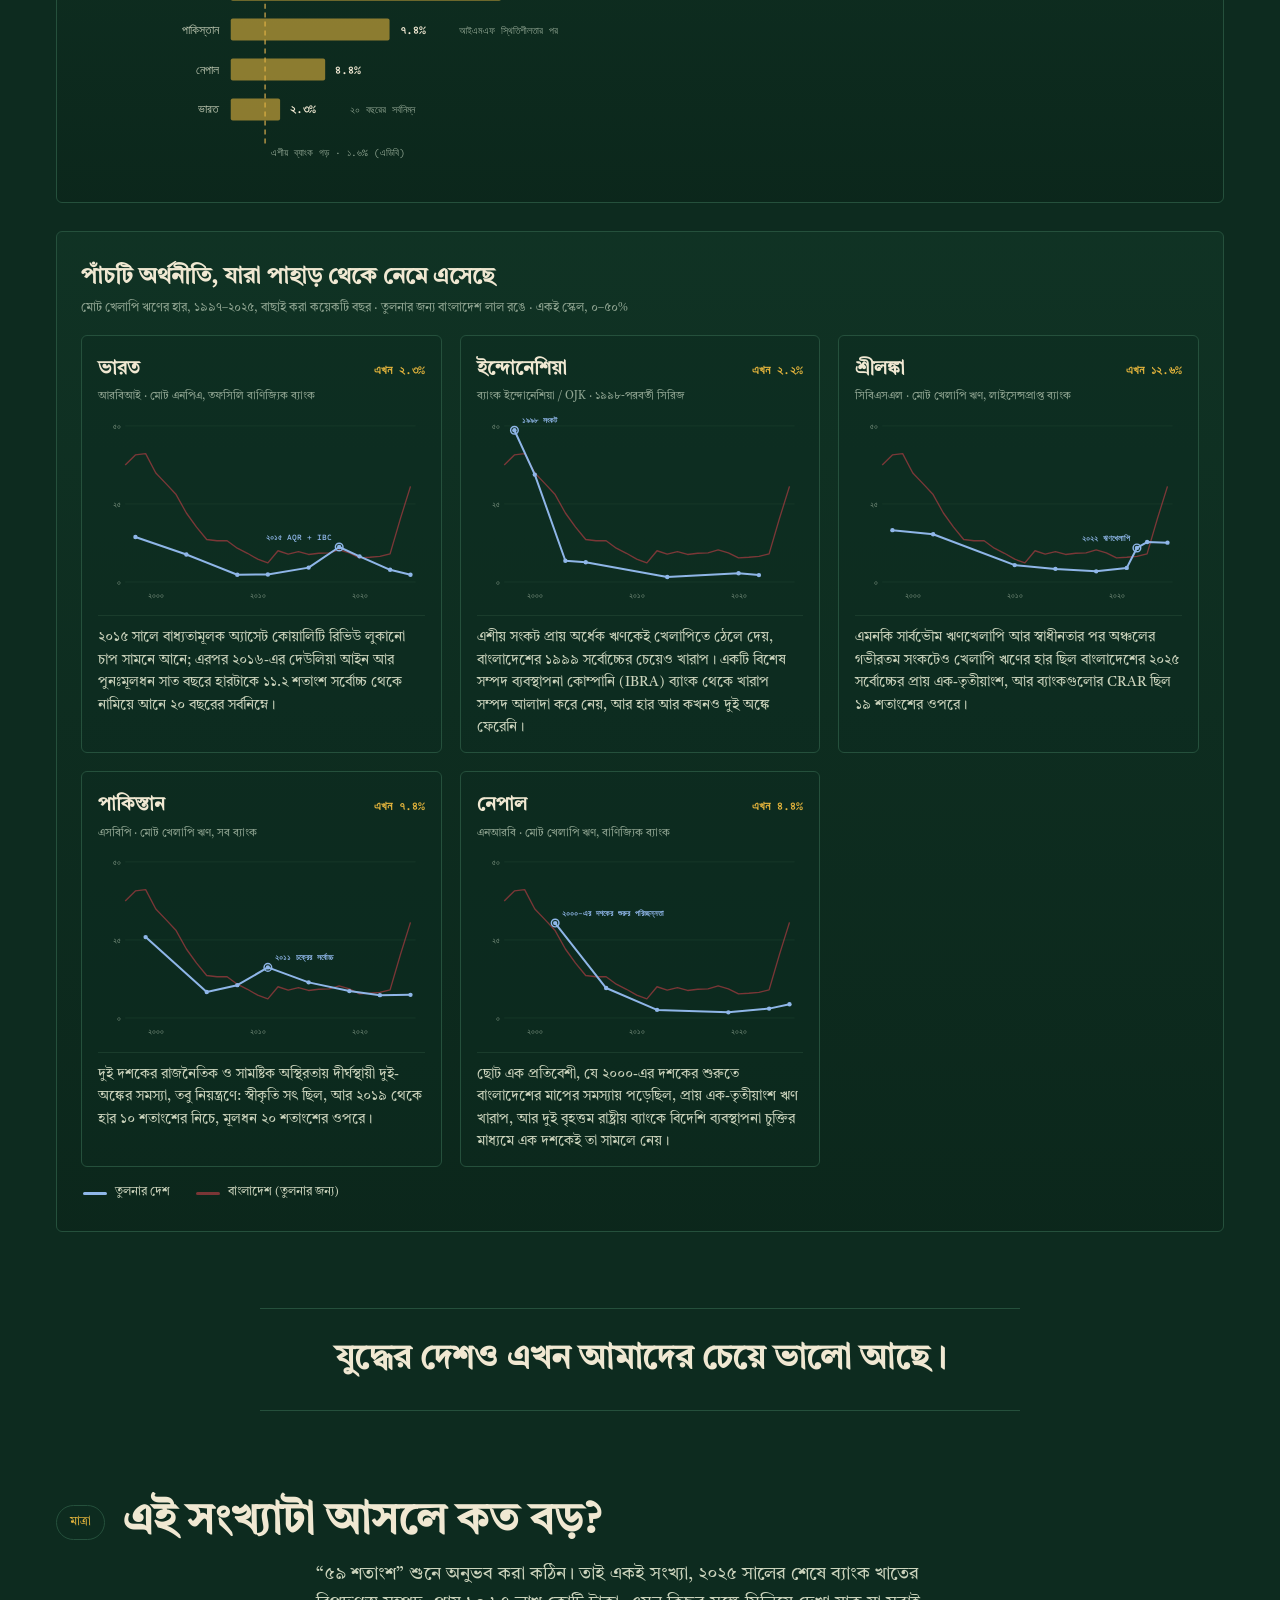
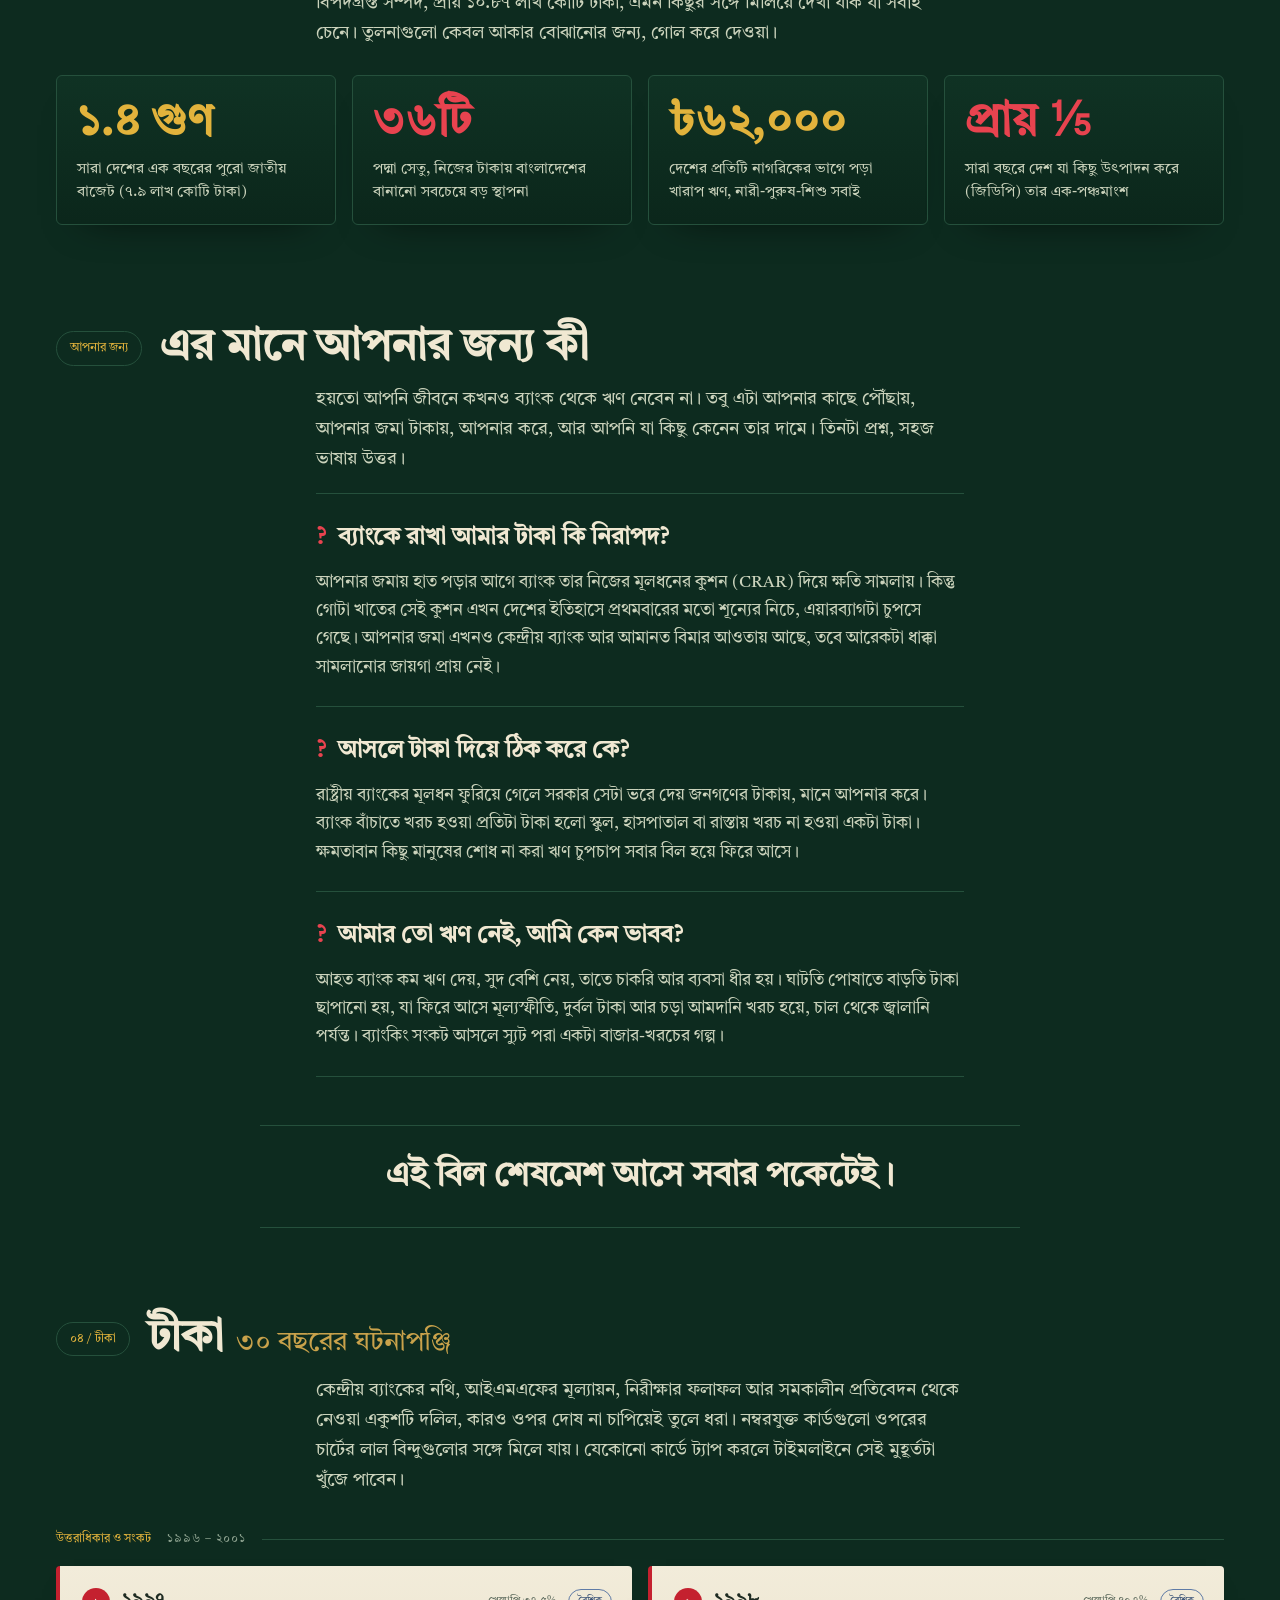
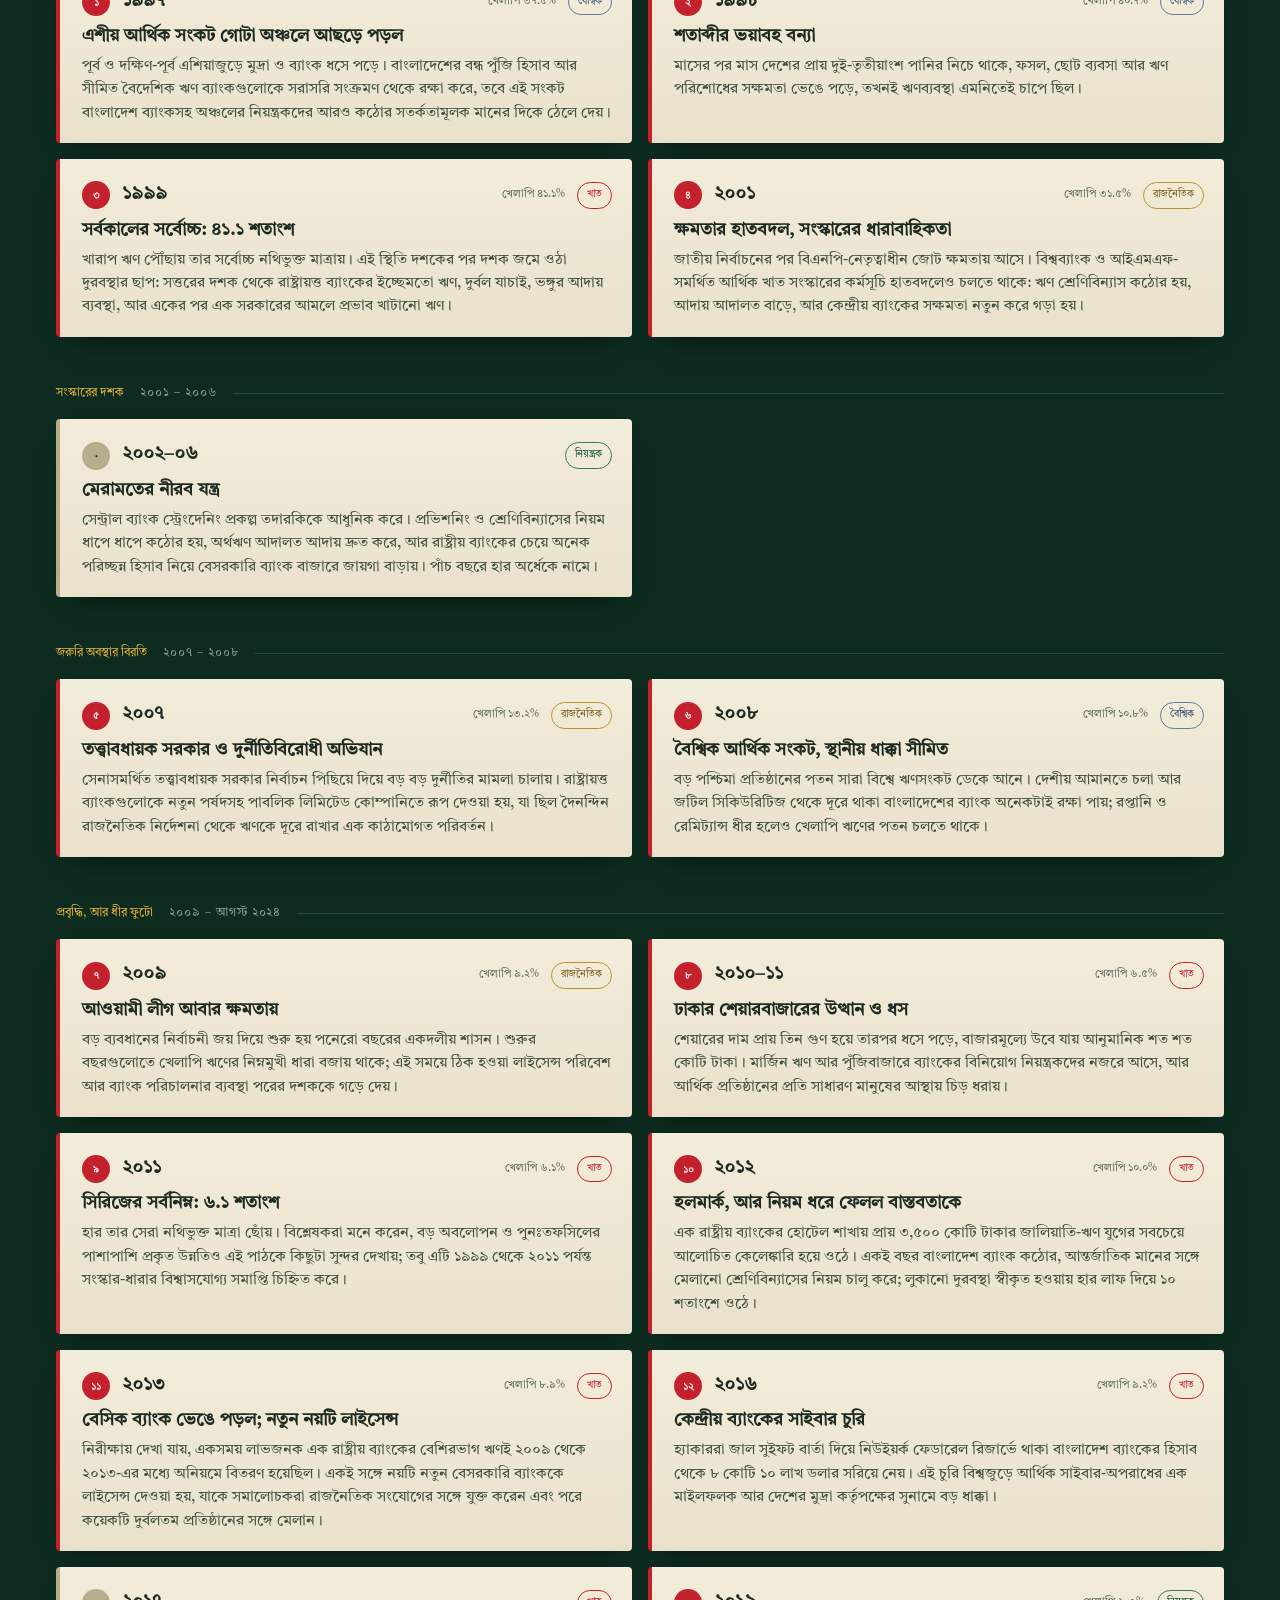
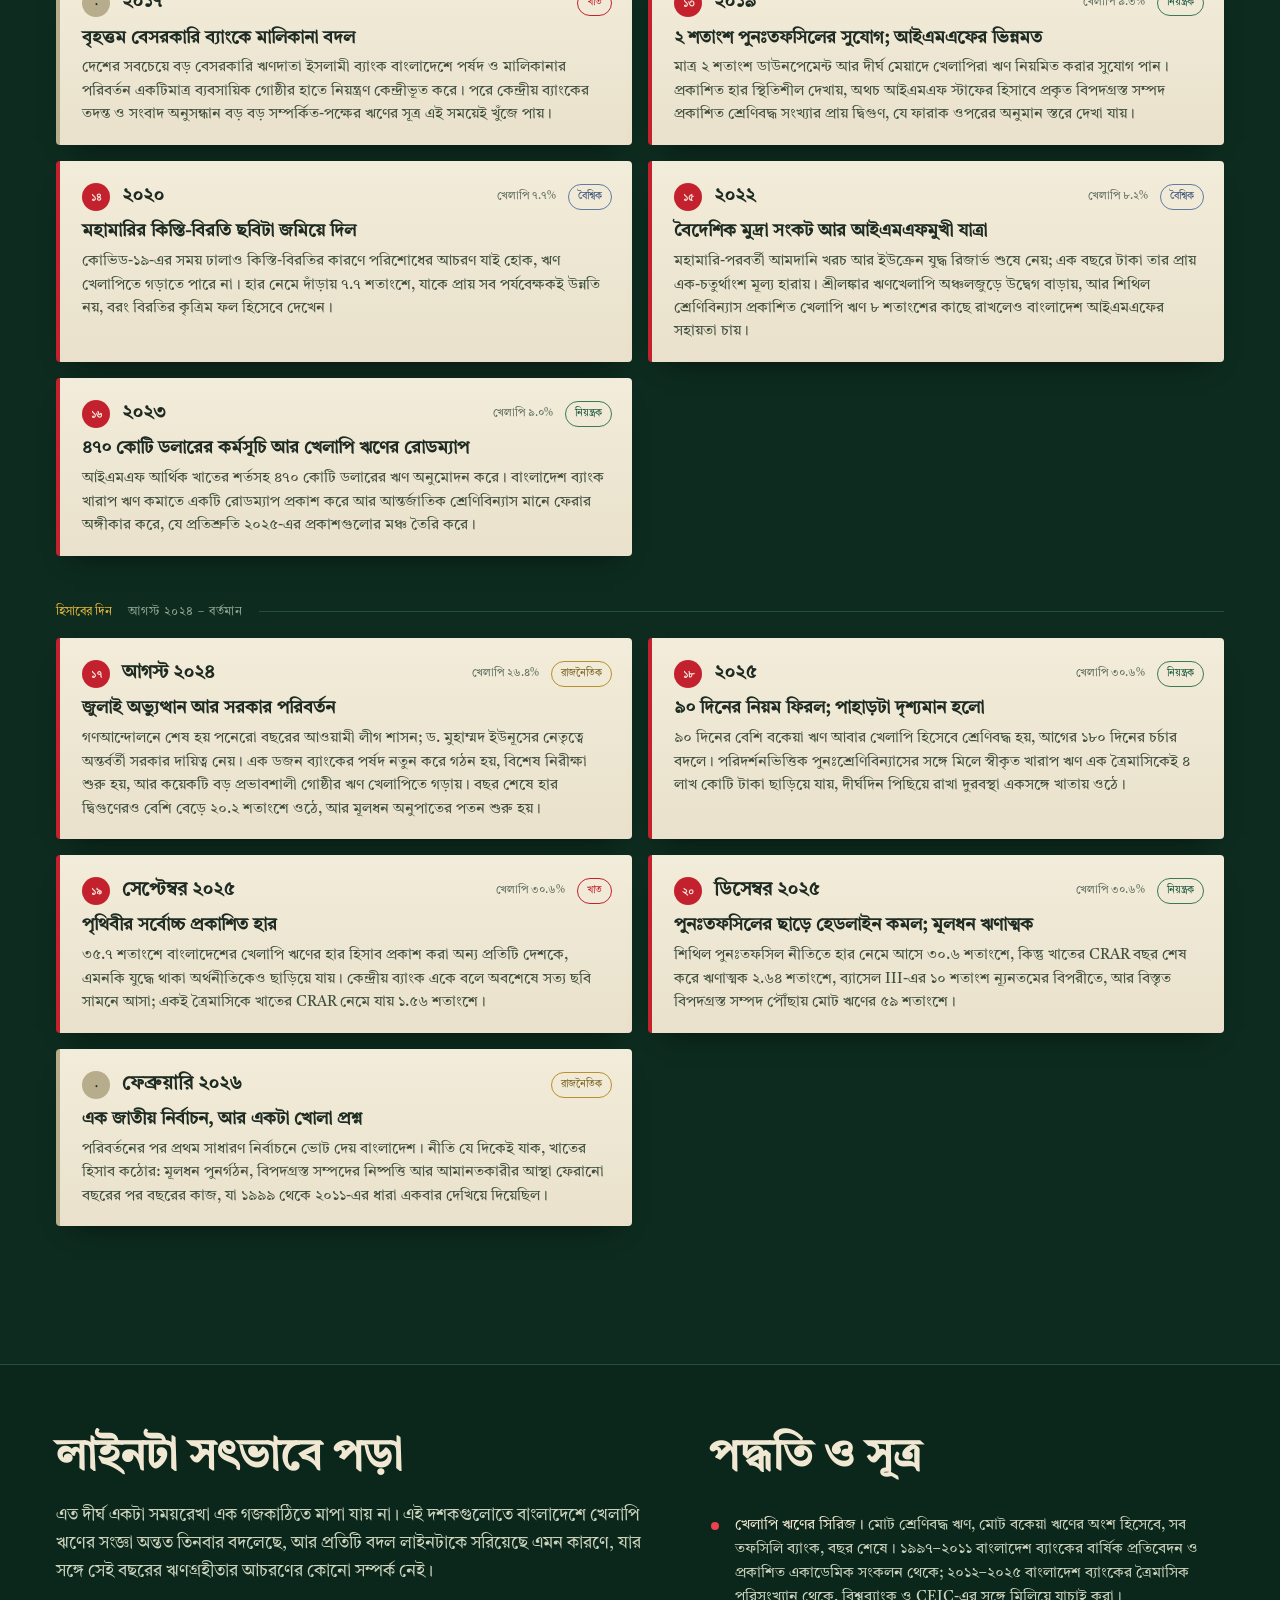
==== commit 08595d21: "Bangla-first single-file edition with working language toggle Replace the modular build with the sel" ====
--- a/index.html
+++ b/index.html
@@ -4,125 +4,507 @@
 <meta charset="UTF-8" />
 <meta name="viewport" content="width=device-width, initial-scale=1.0" />
 <title>আস্থার খতিয়ান · The Ledger of Trust</title>
-<meta name="description" content="বাংলাদেশের ব্যাংকে এখন পৃথিবীর সর্বোচ্চ খেলাপি ঋণের হার, যুদ্ধে থাকা দেশের চেয়েও বেশি। ৩০ বছরে একটি নিঃশব্দ সংখ্যা কীভাবে ইতিহাসের সর্বোচ্চে পৌঁছাল, তারই স্ক্রল-চালিত ডেটা-গল্প। প্রতিটি সংখ্যার সোর্সসহ। বাংলা ⇄ English।" />
-<meta name="author" content="Mafizul Islam" />
-<link rel="canonical" href="https://mafiatun.github.io/asthar-khotiyan/" />
-
-<!-- Open Graph -->
-<meta property="og:type" content="article" />
-<meta property="og:site_name" content="আস্থার খতিয়ান · The Ledger of Trust" />
-<meta property="og:title" content="ব্যাংকে রাখা ১০০ টাকার ৩১ টাকা আর ফিরছে না, যুদ্ধের দেশের চেয়েও খারাপ" />
-<meta property="og:description" content="১৯৯৯ সালে ৪১%, নেমে ৬%, আবার উঠে পৃথিবীর সর্বোচ্চ: বাংলাদেশের ব্যাংকের ৩০ বছরের হিসাব এক সংখ্যায়। প্রতিটি সংখ্যায় ট্যাপযোগ্য সোর্স। বাংলা ⇄ English।" />
-<meta property="og:url" content="https://mafiatun.github.io/asthar-khotiyan/" />
-<meta property="og:image" content="https://mafiatun.github.io/asthar-khotiyan/assets/og-cover.png" />
-<meta property="og:image:alt" content="আস্থার খতিয়ান: বাংলাদেশের ৩০ বছরের খেলাপি ঋণের হার, সর্বোচ্চ ৩৫.৭%।" />
-<meta property="og:locale" content="bn_BD" />
-<meta property="og:locale:alternate" content="en_US" />
-
-<!-- Twitter card -->
-<meta name="twitter:card" content="summary_large_image" />
-<meta name="twitter:title" content="ব্যাংকে রাখা ১০০ টাকার ৩১ টাকা আর ফিরছে না, যুদ্ধের দেশের চেয়েও খারাপ" />
-<meta name="twitter:description" content="১৯৯৯ সালে ৪১%, নেমে ৬%, আবার উঠে পৃথিবীর সর্বোচ্চ: বাংলাদেশের ব্যাংকের ৩০ বছরের হিসাব এক সংখ্যায়। প্রতিটি সংখ্যায় ট্যাপযোগ্য সোর্স। বাংলা ⇄ English।" />
-<meta name="twitter:image" content="https://mafiatun.github.io/asthar-khotiyan/assets/og-cover.png" />
-
-<!-- Favicon: a red disc on bottle green -->
-<link rel="icon" type="image/svg+xml" href="assets/favicon.svg" />
-
+<meta name="description" content="বাংলাদেশের ব্যাংক খাতের ৩০ বছর, একটিমাত্র সংখ্যায়: খেলাপি ঋণের হার। স্ক্রল করে দেখুন আস্থার উত্থান-পতনের পুরো হিসাব। Thirty years of Bangladesh's banking sector in one number, as a scroll-driven data essay." />
 <link rel="preconnect" href="https://fonts.googleapis.com" />
 <link rel="preconnect" href="https://fonts.gstatic.com" crossorigin />
-<link href="https://fonts.googleapis.com/css2?family=Bricolage+Grotesque:opsz,wght@12..96,300;12..96,400;12..96,500;12..96,600;12..96,700&family=Archivo:wght@300;400;500;600&family=Sometype+Mono:wght@400;500;600&family=Tiro+Bangla&family=Hind+Siliguri:wght@300;400;500;600;700&display=swap" rel="stylesheet" />
-<link rel="stylesheet" href="css/styles.css" />
+<link href="https://fonts.googleapis.com/css2?family=Bricolage+Grotesque:opsz,wght@12..96,300;12..96,400;12..96,500;12..96,600;12..96,700&family=Archivo:wght@300;400;500;600&family=Sometype+Mono:wght@400;500;600&family=Tiro+Bangla&display=swap" rel="stylesheet" />
+<style>
+/* ==============================================================
+   আস্থার খতিয়ান · THE LEDGER OF TRUST
+   Design language: the night ledger. A banker's-lamp field of
+   bottle green, gold data ink, flag-red annotation discs, and
+   archival paper exhibits pinned to the dark. Bilingual masthead.
+   Type: Bricolage Grotesque / Archivo / Sometype Mono / Tiro Bangla
+   ============================================================== */
+:root{
+  --field:#0D2B1F;
+  --field-2:#0A2318;
+  --field-3:#133A29;
+  --hair:#25503C;
+  --hair-2:#1A3C2C;
+  --cream:#F0E8D2;
+  --cream-2:#CBD3BC;
+  --dim:#8FA491;
+  --gold:#E2B33C;
+  --gold-2:#C9A24B;
+  --red:#E8434F;
+  --red-deep:#C4212F;
+  --blue:#8FB6E8;
+  --paper:#F2ECDA;
+  --paper-2:#E9E1CB;
+  --paper-ink:#1E2B22;
+  --paper-dim:#5C6A5C;
+  --max:1220px;
+  --text-col:700px;
+}
+*{box-sizing:border-box;margin:0;padding:0}
+html{scroll-behavior:smooth}
+@media (prefers-reduced-motion:reduce){
+  html{scroll-behavior:auto}
+  *,*::before,*::after{animation:none!important;transition:none!important}
+}
+body{
+  background:
+    radial-gradient(1200px 700px at 75% -10%, #16402E 0%, transparent 60%),
+    radial-gradient(900px 600px at -10% 30%, #0F3323 0%, transparent 55%),
+    var(--field);
+  color:var(--cream);
+  font-family:'Archivo',system-ui,sans-serif;
+  font-size:17.5px;line-height:1.7;font-weight:300;
+  -webkit-font-smoothing:antialiased;
+}
+::selection{background:var(--gold);color:var(--field-2)}
+a{color:var(--gold)}
+.wrap{max-width:var(--max);margin:0 auto;padding:0 26px}
+.prose{max-width:var(--text-col);margin-left:auto;margin-right:auto}
+
+/* film grain */
+body::after{
+  content:"";position:fixed;inset:0;pointer-events:none;z-index:60;opacity:.05;
+  background-image:url("data:image/svg+xml,%3Csvg xmlns='http://www.w3.org/2000/svg' width='160' height='160'%3E%3Cfilter id='n'%3E%3CfeTurbulence type='fractalNoise' baseFrequency='.9' numOctaves='2'/%3E%3C/filter%3E%3Crect width='160' height='160' filter='url(%23n)' opacity='.5'/%3E%3C/svg%3E");
+}
+/* reading progress */
+#progress{position:fixed;top:0;left:0;height:3px;width:0;background:linear-gradient(90deg,var(--gold),var(--red));z-index:70}
+
+/* ---------- Masthead ---------- */
+header.mast{position:relative;overflow:hidden;border-bottom:1px solid var(--hair)}
+.mast-inner{position:relative;max-width:var(--max);margin:0 auto;padding:86px 26px 64px}
+.bn-ghost{
+  position:absolute;top:8px;left:18px;right:0;
+  font-family:'Tiro Bangla',serif;
+  font-size:clamp(88px,17vw,240px);
+  line-height:1;white-space:nowrap;
+  color:transparent;
+  -webkit-text-stroke:1px rgba(226,179,60,.22);
+  pointer-events:none;user-select:none;
+}
+.kicker{
+  font-family:'Sometype Mono',monospace;font-size:12px;letter-spacing:.3em;
+  text-transform:uppercase;color:var(--gold);
+  display:flex;align-items:center;gap:16px;
+}
+.kicker .disc{width:12px;height:12px;border-radius:50%;background:var(--red);box-shadow:0 0 14px rgba(232,67,79,.5)}
+.kicker::after{content:"";height:1px;flex:0 0 60px;background:var(--gold);opacity:.4}
+h1{
+  font-family:'Bricolage Grotesque',sans-serif;
+  font-weight:600;font-size:clamp(44px,7.6vw,104px);
+  line-height:.98;letter-spacing:-.02em;
+  margin:26px 0 6px;max-width:15ch;text-wrap:balance;
+}
+h1 em{font-style:normal;color:var(--gold)}
+.bn-sub{font-family:'Tiro Bangla',serif;font-size:clamp(20px,2.6vw,30px);color:var(--cream-2);margin-top:10px}
+.hero-hook{font-family:'Bricolage Grotesque',sans-serif;font-weight:500;
+  font-size:clamp(20px,2.7vw,30px);line-height:1.34;color:var(--cream);
+  max-width:24ch;margin-top:26px;border-left:3px solid var(--red);padding-left:20px;text-wrap:pretty}
+[data-lang="bn"] .hero-hook{font-family:'Tiro Bangla',serif;line-height:1.5;max-width:30ch}
+.hero-hook b{color:var(--gold);font-weight:600}
+.dek{font-size:clamp(17px,1.9vw,20px);color:var(--cream-2);max-width:62ch;margin-top:22px;font-weight:300}
+[data-lang="bn"] .dek{font-family:'Tiro Bangla',serif;line-height:1.75}
+.byline{margin-top:34px;font-family:'Sometype Mono',monospace;font-size:12px;color:var(--dim);display:flex;flex-wrap:wrap;gap:8px 30px;letter-spacing:.03em}
+.byline b{color:var(--cream);font-weight:500}
+.scroll-cue{margin-top:48px;font-family:'Sometype Mono',monospace;font-size:11px;letter-spacing:.25em;text-transform:uppercase;color:var(--dim);display:flex;align-items:center;gap:12px}
+.scroll-cue .tick{width:1px;height:34px;background:linear-gradient(var(--gold),transparent);animation:drip 2.2s ease infinite}
+@keyframes drip{0%{transform:scaleY(0);transform-origin:top}45%{transform:scaleY(1);transform-origin:top}55%{transform:scaleY(1);transform-origin:bottom}100%{transform:scaleY(0);transform-origin:bottom}}
+
+/* ---------- Scrollytelling ---------- */
+.story{position:relative;border-bottom:1px solid var(--hair)}
+.story-grid{max-width:var(--max);margin:0 auto;display:grid;grid-template-columns:minmax(0,1.25fr) minmax(300px,.75fr);gap:0 44px;padding:0 26px}
+.sticky-pane{position:sticky;top:0;height:100vh;display:flex;flex-direction:column;justify-content:center;min-width:0}
+.story-num{
+  font-family:'Bricolage Grotesque',sans-serif;font-weight:700;
+  font-size:clamp(64px,8.5vw,124px);line-height:.9;letter-spacing:-.03em;
+  color:var(--gold);font-variant-numeric:tabular-nums;
+  display:flex;align-items:baseline;gap:14px;
+}
+.story-num .pct{font-size:.42em;font-weight:500;color:var(--cream-2)}
+.story-numlab{font-family:'Sometype Mono',monospace;font-size:12px;letter-spacing:.2em;text-transform:uppercase;color:var(--dim);margin-top:6px;min-height:18px}
+#storychart{display:block;width:100%;height:auto;margin-top:18px}
+.steps{padding:46vh 0 50vh}
+.step{min-height:78vh;display:flex;align-items:center}
+.step-card{
+  border-left:2px solid var(--hair);padding:8px 0 8px 26px;
+  opacity:.28;transform:translateY(8px);
+  transition:opacity .45s ease,transform .45s ease,border-color .45s ease;
+}
+.step.active .step-card{opacity:1;transform:none;border-color:var(--gold)}
+.step-kicker{font-family:'Sometype Mono',monospace;font-size:11px;letter-spacing:.25em;text-transform:uppercase;color:var(--gold)}
+.step-card h3{font-family:'Bricolage Grotesque',sans-serif;font-weight:600;font-size:clamp(22px,2.4vw,30px);line-height:1.12;margin:10px 0 12px;letter-spacing:-.01em}
+.step-card p{font-size:16.5px;color:var(--cream-2);line-height:1.7}
+.step-card p b{color:var(--cream);font-weight:500}
+/* story svg */
+.s-band{opacity:0;transition:opacity .5s ease}
+.s-band.on{opacity:.5}
+.s-grid{stroke:var(--hair-2);stroke-width:1}
+.s-axis{font-family:'Sometype Mono',monospace;font-size:10.5px;fill:var(--dim)}
+.s-line{fill:none;stroke:var(--gold);stroke-width:3;stroke-linejoin:round;stroke-linecap:round;filter:drop-shadow(0 0 6px rgba(226,179,60,.35))}
+.s-cursor{fill:var(--gold);stroke:var(--field);stroke-width:2.5}
+.s-flag{font-family:'Sometype Mono',monospace;font-size:11px;fill:var(--cream-2)}
+.s-ghost{fill:none;stroke:var(--hair);stroke-width:1.4;stroke-dasharray:2 5}
+
+/* ---------- Section chrome ---------- */
+section{padding:88px 0 12px}
+.sec-head{max-width:var(--max);margin:0 auto 14px;padding:0 26px;display:flex;align-items:center;gap:18px}
+.sec-no{font-family:'Sometype Mono',monospace;font-size:12px;color:var(--gold);letter-spacing:.2em;border:1px solid var(--hair);border-radius:999px;padding:6px 13px;white-space:nowrap}
+h2{font-family:'Bricolage Grotesque',sans-serif;font-weight:600;font-size:clamp(28px,3.6vw,44px);letter-spacing:-.015em;line-height:1.05;text-wrap:balance}
+.sec-bn{font-family:'Tiro Bangla',serif;color:var(--gold-2);font-size:.62em;font-weight:400;margin-left:12px}
+.sec-intro{max-width:var(--text-col);margin:14px auto 0;padding:0 26px;color:var(--cream-2)}
+.sec-intro p{margin-bottom:18px}
+
+/* ---------- Explore chart ---------- */
+.chart-shell{margin:30px auto 0;max-width:var(--max);padding:0 26px}
+.chart-card{
+  background:linear-gradient(180deg,rgba(19,58,41,.55),rgba(10,35,24,.55));
+  border:1px solid var(--hair);
+  border-radius:6px;
+  box-shadow:0 30px 60px -40px rgba(0,0,0,.8), inset 0 1px 0 rgba(240,232,210,.05);
+  padding:26px 24px 14px;position:relative;backdrop-filter:blur(2px);
+}
+.chart-title-row{display:flex;justify-content:space-between;align-items:flex-end;flex-wrap:wrap;gap:10px 20px;padding:0 4px 6px}
+.chart-title{font-family:'Bricolage Grotesque',sans-serif;font-weight:600;font-size:clamp(18px,2.1vw,24px)}
+.chart-sub{font-family:'Sometype Mono',monospace;font-size:11.5px;color:var(--dim);letter-spacing:.04em}
+.layers{display:flex;flex-wrap:wrap;gap:9px;padding:12px 4px 14px}
+.layer-btn{
+  font-family:'Sometype Mono',monospace;font-size:11.5px;letter-spacing:.03em;
+  padding:8px 15px;border-radius:999px;cursor:pointer;
+  border:1px solid var(--hair);background:rgba(13,43,31,.6);color:var(--cream-2);
+  display:inline-flex;align-items:center;gap:9px;transition:all .18s ease;
+}
+.layer-btn:hover{border-color:var(--gold-2);color:var(--cream)}
+.layer-btn .swatch{width:16px;height:3px;border-radius:2px;background:currentColor;opacity:.9}
+.layer-btn .swatch.dia{width:9px;height:9px;border-radius:1px;transform:rotate(45deg)}
+.layer-btn .swatch.dash{background:repeating-linear-gradient(90deg,currentColor 0 4px,transparent 4px 8px);height:2px}
+.layer-btn[aria-pressed="true"]{background:var(--gold);border-color:var(--gold);color:var(--field-2);font-weight:600}
+.layer-btn.fixed{cursor:default;background:var(--red-deep);border-color:var(--red-deep);color:var(--cream)}
+#chart{display:block;width:100%;height:auto}
+.legend{display:flex;flex-wrap:wrap;gap:10px 26px;padding:12px 4px 8px;font-family:'Sometype Mono',monospace;font-size:11.5px;color:var(--cream-2);border-top:1px solid var(--hair-2);margin-top:8px}
+.legend span{display:inline-flex;align-items:center;gap:8px}
+.key-disc{width:14px;height:14px;border-radius:50%;background:var(--red);color:var(--cream);font-size:8px;display:inline-flex;align-items:center;justify-content:center;font-weight:600}
+.key-hollow{width:11px;height:11px;border-radius:50%;border:2.5px solid var(--red)}
+.key-band{width:22px;height:12px;background:var(--field-3);border:1px solid var(--hair)}
+/* explore svg */
+.gridline{stroke:var(--hair-2);stroke-width:1}
+.zeroline{stroke:#4E7A62;stroke-width:1.2}
+.axis-lab,.axis-lab-y{font-family:'Sometype Mono',monospace;font-size:11px;fill:var(--dim)}
+.era-lab{font-family:'Sometype Mono',monospace;font-size:9.5px;letter-spacing:.14em;fill:var(--cream-2);text-transform:uppercase}
+.npl-line{fill:none;stroke:var(--gold);stroke-width:3.2;stroke-linejoin:round;stroke-linecap:round;filter:drop-shadow(0 0 7px rgba(226,179,60,.3))}
+.npl-area{fill:url(#areaGrad)}
+.crar-line{fill:none;stroke:var(--blue);stroke-width:2.3;stroke-linejoin:round}
+.crar-dot{fill:var(--blue);stroke:var(--field);stroke-width:1.6}
+.basel-line{stroke:var(--blue);stroke-width:1.2;stroke-dasharray:6 5;opacity:.7}
+.dist-dia{fill:var(--field);stroke:var(--red);stroke-width:2}
+.dist-stem{stroke:var(--red);stroke-width:1.2;stroke-dasharray:2 4;opacity:.8}
+.series-lab{font-family:'Sometype Mono',monospace;font-size:10.5px;font-weight:600}
+.disc{cursor:pointer}
+.disc circle{fill:var(--red);stroke:var(--field);stroke-width:2;transition:transform .15s ease,fill .15s ease}
+.disc text{font-family:'Sometype Mono',monospace;font-size:9px;font-weight:600;fill:var(--cream);pointer-events:none}
+.disc:hover circle,.disc.active circle{fill:#FF6B75;transform:scale(1.3);transform-box:fill-box;transform-origin:center}
+.callout{font-family:'Sometype Mono',monospace;font-size:10.5px;fill:var(--cream-2)}
+.callout .big{font-family:'Bricolage Grotesque',sans-serif;font-size:20px;font-weight:600;fill:var(--gold)}
+.callout .big.red{fill:var(--red)}
+.peak-stem{stroke:var(--red);stroke-width:1.5;stroke-dasharray:3 4}
+.hover-dot{fill:var(--gold);stroke:var(--field);stroke-width:2}
+.hover-rule{stroke:var(--cream-2);stroke-width:1;stroke-dasharray:2 4;opacity:.5}
+.tip{
+  position:absolute;pointer-events:none;background:var(--paper);color:var(--paper-ink);
+  padding:11px 14px;border-radius:3px;font-family:'Sometype Mono',monospace;font-size:12px;line-height:1.55;
+  max-width:290px;opacity:0;transform:translateY(4px);transition:opacity .12s ease,transform .12s ease;
+  box-shadow:0 14px 30px -12px rgba(0,0,0,.7);z-index:5;
+}
+.tip.show{opacity:1;transform:none}
+.tip .t-year{color:var(--red-deep);font-weight:600;letter-spacing:.06em}
+.tip .t-val{font-family:'Bricolage Grotesque',sans-serif;font-size:21px;font-weight:600}
+.tip .t-sub{font-size:11px;color:var(--paper-dim);margin-top:2px}
+.tip .t-ev{margin-top:7px;padding-top:7px;border-top:1px solid #D8CFB5;font-family:'Archivo',sans-serif;font-size:13px;font-weight:400}
+
+/* ---------- Figures strip ---------- */
+.figures{border-top:1px solid var(--hair);border-bottom:1px solid var(--hair);margin-top:56px;background:rgba(10,35,24,.5)}
+.figures .wrap{display:grid;grid-template-columns:repeat(4,1fr)}
+.fig{padding:30px 24px 26px;border-left:1px solid var(--hair-2)}
+.fig:first-child{border-left:none}
+.fig .num{font-family:'Bricolage Grotesque',sans-serif;font-size:clamp(30px,3.6vw,48px);font-weight:600;line-height:1;color:var(--gold);font-variant-numeric:tabular-nums}
+.fig .num.red{color:var(--red)}
+.fig .lab{margin-top:10px;font-family:'Sometype Mono',monospace;font-size:11px;letter-spacing:.1em;text-transform:uppercase;color:var(--dim);line-height:1.6}
+
+/* ---------- Comparison ---------- */
+.compare{max-width:var(--max);margin:28px auto 0;padding:0 26px}
+.comp-card{
+  background:linear-gradient(180deg,rgba(19,58,41,.5),rgba(10,35,24,.5));
+  border:1px solid var(--hair);border-radius:6px;padding:26px 24px 20px;margin-bottom:28px;
+}
+.comp-card h3{font-family:'Bricolage Grotesque',sans-serif;font-weight:600;font-size:clamp(18px,2.1vw,23px);margin-bottom:2px}
+.comp-card .sub{font-family:'Sometype Mono',monospace;font-size:11.5px;color:var(--dim);letter-spacing:.04em;margin-bottom:16px}
+#snapshot{display:block;width:100%;height:auto}
+.bar-lab{font-family:'Sometype Mono',monospace;font-size:12px;fill:var(--cream-2)}
+.bar-val{font-family:'Sometype Mono',monospace;font-size:12px;font-weight:600;fill:var(--cream)}
+.bar-note{font-family:'Sometype Mono',monospace;font-size:10px;fill:var(--dim)}
+.multiples{display:grid;grid-template-columns:repeat(3,1fr);gap:18px}
+.panel{border:1px solid var(--hair);border-radius:6px;padding:18px 16px 14px;background:rgba(13,43,31,.45);transition:border-color .2s ease,transform .2s ease}
+.panel:hover{border-color:var(--gold-2);transform:translateY(-2px)}
+.panel h4{font-family:'Bricolage Grotesque',sans-serif;font-weight:600;font-size:19px;display:flex;align-items:baseline;justify-content:space-between;gap:10px}
+.panel h4 .now{font-family:'Sometype Mono',monospace;font-size:12px;font-weight:600;color:var(--gold)}
+.panel .storyl{font-family:'Sometype Mono',monospace;font-size:10.5px;color:var(--dim);margin:3px 0 10px;line-height:1.5}
+.panel svg{display:block;width:100%;height:auto}
+.panel .take{font-size:14px;color:var(--cream-2);line-height:1.6;margin-top:10px;border-top:1px solid var(--hair-2);padding-top:10px;font-weight:300}
+.mini-line{fill:none;stroke:var(--blue);stroke-width:2.2;stroke-linejoin:round;stroke-linecap:round}
+.mini-bd{fill:none;stroke:var(--red);stroke-width:1.5;opacity:.5;stroke-linejoin:round}
+.mini-axis{font-family:'Sometype Mono',monospace;font-size:9px;fill:var(--dim)}
+.mini-grid{stroke:var(--hair-2);stroke-width:.8}
+.mini-note{font-family:'Sometype Mono',monospace;font-size:9px;fill:var(--blue);font-weight:600}
+.comp-legend{display:flex;flex-wrap:wrap;gap:10px 26px;margin:16px 2px 4px;font-family:'Sometype Mono',monospace;font-size:11.5px;color:var(--cream-2)}
+.comp-legend span{display:inline-flex;align-items:center;gap:8px}
+.kl{width:24px;height:3px;border-radius:2px}
+
+/* ---------- Ledger: paper exhibits on the dark field ---------- */
+.ledger{max-width:var(--max);margin:34px auto 0;padding:0 26px}
+.era-group{margin-bottom:46px}
+.era-title{display:flex;align-items:center;gap:16px;font-family:'Sometype Mono',monospace;font-size:12px;letter-spacing:.22em;text-transform:uppercase;color:var(--gold);margin-bottom:16px}
+.era-title::after{content:"";flex:1;height:1px;background:var(--hair)}
+.era-span{color:var(--dim);letter-spacing:.08em}
+.entries{display:grid;grid-template-columns:repeat(2,1fr);gap:16px}
+.entry{
+  background:linear-gradient(180deg,var(--paper),var(--paper-2));
+  color:var(--paper-ink);border-radius:4px;
+  padding:20px 20px 18px 22px;cursor:pointer;position:relative;
+  box-shadow:0 14px 26px -18px rgba(0,0,0,.75);
+  border-left:4px solid var(--red-deep);
+  transition:transform .18s ease,box-shadow .18s ease;
+}
+.entry:hover,.entry.active{transform:translateY(-3px);box-shadow:0 22px 34px -18px rgba(0,0,0,.85)}
+.entry.ghost-card{border-left-color:#B7AC8C}
+.entry .e-top{display:flex;align-items:center;gap:12px;margin-bottom:8px}
+.entry .e-disc{
+  width:28px;height:28px;border-radius:50%;flex:0 0 28px;
+  background:var(--red-deep);color:var(--paper);
+  font-family:'Sometype Mono',monospace;font-size:12px;font-weight:600;
+  display:flex;align-items:center;justify-content:center;
+}
+.entry.ghost-card .e-disc{background:#B7AC8C;color:var(--paper-ink)}
+.entry .e-year{font-family:'Bricolage Grotesque',sans-serif;font-weight:700;font-size:19px;letter-spacing:-.01em}
+.entry .e-npl{font-family:'Sometype Mono',monospace;font-size:11px;color:var(--paper-dim);margin-left:auto;white-space:nowrap}
+.entry .e-tag{font-family:'Sometype Mono',monospace;font-size:9.5px;letter-spacing:.16em;text-transform:uppercase;padding:4px 9px;border-radius:999px;white-space:nowrap;border:1px solid}
+.entry .e-tag.pol{border-color:#B7912F;color:#7d6425}
+.entry .e-tag.glob{border-color:#5F7BA6;color:#3d5578}
+.entry .e-tag.reg{border-color:#3B7A55;color:#1E5B3F}
+.entry .e-tag.sec{border-color:var(--red-deep);color:var(--red-deep)}
+.entry h3{font-family:'Bricolage Grotesque',sans-serif;font-weight:600;font-size:17.5px;line-height:1.25;margin-bottom:7px}
+.entry p{font-size:14.5px;color:#41503F;line-height:1.62;font-weight:400}
+
+/* ---------- Reading & method ---------- */
+.reading{border-top:1px solid var(--hair);border-bottom:1px solid var(--hair);margin-top:80px;padding:70px 0 52px;background:rgba(10,35,24,.5)}
+.reading .grid{max-width:var(--max);margin:0 auto;padding:0 26px;display:grid;grid-template-columns:1.15fr 1fr;gap:60px}
+.reading h2{margin-bottom:20px}
+.reading p{font-size:16.5px;margin-bottom:16px;color:var(--cream-2)}
+.reading ul{list-style:none;margin-top:6px}
+.reading li{font-size:15px;color:var(--cream-2);padding:12px 0 12px 26px;position:relative;border-bottom:1px solid var(--hair-2);line-height:1.6;font-weight:300}
+.reading li::before{content:"";position:absolute;left:2px;top:20px;width:8px;height:8px;border-radius:50%;background:var(--red)}
+.reading li b{color:var(--cream);font-weight:500}
+
+footer{padding:46px 26px 64px;max-width:var(--max);margin:0 auto}
+.foot-rule{border-top:1px solid var(--hair);padding-top:24px;display:flex;justify-content:space-between;gap:30px;flex-wrap:wrap;align-items:flex-start}
+footer p{font-family:'Sometype Mono',monospace;font-size:11.5px;color:var(--dim);line-height:1.85;max-width:70ch}
+.foot-bn{font-family:'Tiro Bangla',serif;color:var(--gold-2);font-size:22px;white-space:nowrap}
+
+/* ---------- World choropleth map ---------- */
+.mapwrap{position:relative;margin-top:8px}
+#worldmap{display:block;width:100%;height:auto;
+  background:radial-gradient(120% 90% at 50% 0%, rgba(20,60,42,.35), transparent 72%);
+  border-radius:4px;overflow:visible}
+.cty{stroke:#0A2318;stroke-width:.4;cursor:pointer;transition:stroke .12s ease}
+.cty.hot{stroke:#F0E8D2;stroke-width:1.1}
+.bd-path{stroke:#F0E8D2;stroke-width:1}
+.bd-ring{fill:none;stroke:var(--red);stroke-width:2;pointer-events:none;filter:drop-shadow(0 0 6px rgba(232,67,79,.7))}
+.bd-leader{stroke:var(--red);stroke-width:1;stroke-dasharray:2 3;opacity:.85;pointer-events:none}
+.bd-lab{font-family:'Sometype Mono',monospace;font-size:11px;fill:var(--cream-2);pointer-events:none}
+.bd-lab-big{font-family:'Bricolage Grotesque',sans-serif;font-weight:600;font-size:13.5px;fill:var(--red)}
+.map-legend{display:flex;flex-wrap:wrap;align-items:center;gap:12px 24px;margin:16px 2px 2px;
+  font-family:'Sometype Mono',monospace;font-size:11px;color:var(--cream-2);border-top:1px solid var(--hair-2);padding-top:14px}
+.map-legend .leg-title{color:var(--dim);letter-spacing:.08em}
+.legnd{display:inline-flex;align-items:center;gap:8px}
+.ndsw{width:16px;height:12px;border:1px solid var(--hair);
+  background:repeating-linear-gradient(45deg,#132E20 0 3px,#22432F 3px 4px)}
+.leg-tick{font-family:'Sometype Mono',monospace;font-size:10px;fill:var(--dim)}
+.map-note{font-family:'Sometype Mono',monospace;font-size:10.5px;color:var(--dim);margin:8px 2px 0;line-height:1.55}
+
+/* ---------- Language toggle ---------- */
+.langbar{position:fixed;top:14px;right:16px;z-index:80;display:flex;
+  border:1px solid var(--hair);border-radius:999px;overflow:hidden;
+  background:rgba(10,35,24,.82);-webkit-backdrop-filter:blur(6px);backdrop-filter:blur(6px);
+  box-shadow:0 10px 24px -14px rgba(0,0,0,.8)}
+.langbar button{
+  font-family:'Sometype Mono',monospace;font-size:12px;letter-spacing:.04em;
+  padding:8px 15px;border:0;background:transparent;color:var(--dim);cursor:pointer;
+  transition:color .15s ease,background .15s ease}
+.langbar button:first-child{font-family:'Tiro Bangla',serif;font-size:14px;padding:6px 15px 8px}
+.langbar button[aria-pressed="true"]{background:var(--gold);color:var(--field-2);font-weight:600}
+.langbar button:not([aria-pressed="true"]):hover{color:var(--cream)}
+:lang(bn) body,[data-lang="bn"] body{font-family:'Tiro Bangla','Archivo',serif}
+[data-lang="bn"] .kicker,[data-lang="bn"] .step-kicker,[data-lang="bn"] .era-title,
+[data-lang="bn"] .chart-sub,[data-lang="bn"] .layer-btn,[data-lang="bn"] .legend,
+[data-lang="bn"] .comp-legend,[data-lang="bn"] .map-note,[data-lang="bn"] .sec-no,
+[data-lang="bn"] .byline,[data-lang="bn"] .scroll-cue,[data-lang="bn"] .fig .lab,
+[data-lang="bn"] .storyl,[data-lang="bn"] .e-year,[data-lang="bn"] .e-tag,
+[data-lang="bn"] .e-npl,[data-lang="bn"] footer p,[data-lang="bn"] .chart-title,
+[data-lang="bn"] .comp-card .sub{font-family:'Tiro Bangla',serif;letter-spacing:0;text-transform:none}
+[data-lang="bn"] h1,[data-lang="bn"] h2,[data-lang="bn"] h3,[data-lang="bn"] .step-card h3,
+[data-lang="bn"] .chart-title,[data-lang="bn"] .panel h4,[data-lang="bn"] .comp-card h3{font-family:'Tiro Bangla',serif;letter-spacing:0}
+[data-lang="bn"] h1{line-height:1.14;font-size:clamp(38px,6.6vw,88px)}
+[data-lang="en"] .bn-only{display:none}
+[data-lang="bn"] .en-only{display:none}
+
+/* ---------- Primer: the whole thing in one minute ---------- */
+.primer{border-top:1px solid var(--hair);border-bottom:1px solid var(--hair);background:rgba(10,35,24,.5)}
+.primer-in{max-width:var(--text-col);margin:0 auto;padding:56px 26px 50px}
+.primer h2{font-size:clamp(24px,3vw,36px);margin-bottom:18px}
+.primer p{color:var(--cream-2);font-size:17.5px;margin-bottom:16px}
+.primer .worked{border-left:3px solid var(--gold);padding:4px 0 4px 20px;margin:22px 0;color:var(--cream)}
+.primer .instruct{font-family:'Sometype Mono',monospace;font-size:13px;color:var(--gold-2);letter-spacing:.02em;margin-top:22px}
+[data-lang="bn"] .primer .instruct{font-family:'Tiro Bangla',serif;font-size:16px;letter-spacing:0}
+
+/* ---------- Explainer callout (read the chart) ---------- */
+.explain{max-width:var(--text-col);margin:26px auto 0;padding:0 26px}
+.explain .box{background:linear-gradient(180deg,rgba(19,58,41,.6),rgba(10,35,24,.6));
+  border:1px solid var(--hair);border-left:3px solid var(--red);border-radius:6px;padding:20px 22px}
+.explain h3{font-family:'Bricolage Grotesque',sans-serif;font-weight:600;font-size:19px;margin-bottom:10px}
+[data-lang="bn"] .explain h3{font-family:'Tiro Bangla',serif}
+.explain p{color:var(--cream-2);font-size:15.5px;line-height:1.7}
+
+/* ---------- Scale section ---------- */
+.scale{max-width:var(--max);margin:0 auto;padding:0 26px}
+.scale-grid{display:grid;grid-template-columns:repeat(4,1fr);gap:16px;margin-top:26px}
+.scale-card{background:linear-gradient(180deg,rgba(19,58,41,.5),rgba(10,35,24,.5));
+  border:1px solid var(--hair);border-radius:6px;padding:24px 20px 20px;
+  box-shadow:0 20px 40px -30px rgba(0,0,0,.8)}
+.scale-card .big{font-family:'Bricolage Grotesque',sans-serif;font-weight:700;
+  font-size:clamp(32px,4vw,46px);line-height:1;color:var(--gold);font-variant-numeric:tabular-nums}
+.scale-card:nth-child(2) .big,.scale-card:nth-child(4) .big{color:var(--red)}
+.scale-card .cap{margin-top:12px;color:var(--cream-2);font-size:15px;line-height:1.55}
+[data-lang="bn"] .scale-card .big{font-family:'Tiro Bangla',serif}
+
+/* ---------- What this means for you (FAQ) ---------- */
+.faq{max-width:var(--text-col);margin:0 auto;padding:0 26px}
+.faq .qa{border-top:1px solid var(--hair);padding:24px 0}
+.faq .qa:last-of-type{border-bottom:1px solid var(--hair)}
+.faq .q{font-family:'Bricolage Grotesque',sans-serif;font-weight:600;font-size:clamp(19px,2.2vw,24px);
+  color:var(--cream);margin-bottom:10px;display:flex;gap:12px}
+[data-lang="bn"] .faq .q{font-family:'Tiro Bangla',serif}
+.faq .q::before{content:"?";flex:0 0 auto;color:var(--red);font-weight:700}
+.faq .a{color:var(--cream-2);font-size:16.5px;line-height:1.72}
+
+/* ---------- Section closer (screenshot line) ---------- */
+.closer{max-width:var(--max);margin:36px auto 0;padding:0 26px}
+.closer .line{max-width:760px;margin:0 auto;text-align:center;
+  font-family:'Bricolage Grotesque',sans-serif;font-weight:600;
+  font-size:clamp(22px,3.2vw,34px);line-height:1.3;color:var(--cream);
+  padding:26px 24px;border-top:1px solid var(--hair);border-bottom:1px solid var(--hair);
+  text-wrap:balance}
+[data-lang="bn"] .closer .line{font-family:'Tiro Bangla',serif;line-height:1.45}
+.closer .line b{color:var(--gold)}
+
+/* ---------- Responsive ---------- */
+@media (max-width:960px){
+  .multiples{grid-template-columns:repeat(2,1fr)}
+  .entries{grid-template-columns:1fr}
+  .reading .grid{grid-template-columns:1fr;gap:38px}
+  .figures .wrap{grid-template-columns:repeat(2,1fr)}
+  .fig:nth-child(odd){border-left:none}
+  .fig:nth-child(-n+2){border-bottom:1px solid var(--hair-2)}
+}
+@media (max-width:820px){
+  .story-grid{display:block}
+  .sticky-pane{position:sticky;top:0;height:auto;padding:14px 0 10px;background:linear-gradient(180deg,var(--field) 78%,transparent);z-index:4}
+  .story-num{font-size:clamp(48px,12vw,72px)}
+  .steps{padding:8vh 0 30vh}
+  .step{min-height:62vh}
+  .multiples{grid-template-columns:1fr}
+  body{font-size:16.5px}
+}
+</style>
 </head>
 <body>
 <div id="progress"></div>
-<button id="langToggle" class="lang-toggle" type="button" aria-pressed="true" aria-label="Switch language between Bangla and English" title="বাংলা / English"><span class="lt-globe" aria-hidden="true">◍</span><span class="lt-cur">English</span></button>
+<div class="langbar" role="group" aria-label="Language / ভাষা">
+  <button type="button" id="lang-bn" aria-pressed="true" lang="bn">বাংলা</button>
+  <button type="button" id="lang-en" aria-pressed="false" lang="en">EN</button>
+</div>
 
 <!-- ============ MASTHEAD ============ -->
 <header class="mast">
-  <div class="bn-ghost" lang="bn" aria-hidden="true">আস্থার খতিয়ান</div>
+  <div class="bn-ghost" aria-hidden="true">আস্থার খতিয়ান</div>
   <div class="mast-inner">
-    <div class="shock" data-i18n="mast.shock"><span class="shock-num">35.7%</span><span class="shock-txt">Of every 100 taka in Bangladesh's banks, about 36 is now stuck in loans that are not coming back. It is the <b>highest bad-loan ratio of any country on Earth</b>, worse than nations at war. See the 30-year ledger for yourself.</span></div>
-    <div class="kicker"><span class="disc"></span><span data-i18n="mast.kicker">A thirty-year data essay</span></div>
-    <h1 data-i18n="mast.h1">The ledger of trust in Bangladesh's <em>banking system</em></h1>
-    <div class="bn-sub" lang="bn">আস্থার খতিয়ান &middot; ১৯৯৭&ndash;২০২৫</div>
-    <p class="dek" data-i18n="mast.dek">One number, published every quarter, records how much of the money Bangladeshis lend through their banks comes back. Followed across three decades, through floods, elections, scandals, a pandemic, and an uprising, it becomes the country's most honest autobiography.</p>
+    <div class="kicker"><span class="disc"></span><span data-bn="৩০ বছরের এক ডেটা-অনুসন্ধান" data-en="A thirty-year data essay"></span></div>
+    <h1 data-bn="বাংলাদেশের ব্যাংক খাতে <em>আস্থার</em> উত্থান-পতনের ৩০ বছর" data-en="The ledger of trust in Bangladesh's <em>banking system</em>">The ledger of trust in Bangladesh's <em>banking system</em></h1>
+    <div class="bn-sub" data-bn="আস্থার খতিয়ান &middot; ১৯৯৭&ndash;২০২৫" data-en="The Ledger of Trust &middot; 1997&ndash;2025">আস্থার খতিয়ান &middot; ১৯৯৭&ndash;২০২৫</div>
+    <p class="hero-hook" data-bn="আপনার ব্যাংকে রাখা প্রতি ১০০ টাকার মধ্যে <b>৩১ টাকাই</b> আটকে গেছে এমন ঋণে, যা আর কখনও ফেরত আসছে না। এটা যুদ্ধ চলা দেশের ব্যাংকের চেয়েও খারাপ অবস্থা। ৩০ বছরের পুরো হিসাবটা নিজের চোখেই দেখে নিন।" data-en="Of every <b>100 taka</b> you keep in your bank, about <b>31</b> is stuck in loans that are never coming back. That is worse than banks in countries at war. See the whole thirty-year account for yourself.">আপনার ব্যাংকে রাখা প্রতি ১০০ টাকার মধ্যে <b>৩১ টাকাই</b> আটকে গেছে এমন ঋণে, যা আর কখনও ফেরত আসছে না।</p>
+    <p class="dek" data-bn="প্রতি তিন মাসে একটা সংখ্যা প্রকাশ পায়, যা বলে দেয় মানুষের জমা টাকা থেকে ব্যাংক যা ধার দেয়, তার কতটা আসলে ফেরত আসে। বন্যা, নির্বাচন, কেলেঙ্কারি, মহামারি আর এক গণঅভ্যুত্থান, সব পেরিয়ে এই একটা সংখ্যাই হয়ে ওঠে দেশের সবচেয়ে সৎ আত্মজীবনী।" data-en="One number, published every quarter, records how much of the money Bangladeshis lend through their banks comes back. Followed across three decades, through floods, elections, scandals, a pandemic, and an uprising, it becomes the country's most honest autobiography.">One number, published every quarter, records how much of the money Bangladeshis lend through their banks comes back. Followed across three decades, through floods, elections, scandals, a pandemic, and an uprising, it becomes the country's most honest autobiography.</p>
     <div class="byline">
-      <span data-i18n="mast.by1">By <b>Mafizul Islam</b> &middot; Data &amp; information management specialist</span>
-      <span data-i18n="mast.by2">Sources: Bangladesh Bank &middot; IMF &middot; World Bank &middot; ADB</span>
-      <span data-i18n="mast.by3">Updated July 2026</span>
-    </div>
-    <div class="scroll-cue" data-i18n="mast.cue"><span class="tick"></span>Scroll to begin</div>
+      <span data-bn="লেখক <b>মাফিজুল ইসলাম</b> &middot; ডেটা ও তথ্য ব্যবস্থাপনা বিশেষজ্ঞ" data-en="By <b>Mafizul Islam</b> &middot; Data &amp; information management specialist">By <b>Mafizul Islam</b> &middot; Data &amp; information management specialist</span>
+      <span data-bn="সূত্র: বাংলাদেশ ব্যাংক &middot; আইএমএফ &middot; বিশ্বব্যাংক &middot; এডিবি" data-en="Sources: Bangladesh Bank &middot; IMF &middot; World Bank &middot; ADB">Sources: Bangladesh Bank &middot; IMF &middot; World Bank &middot; ADB</span>
+      <span data-bn="হালনাগাদ: জুলাই ২০২৬" data-en="Updated July 2026">Updated July 2026</span>
+    </div>
+    <div class="scroll-cue"><span class="tick"></span><span data-bn="শুরু করতে স্ক্রল করুন" data-en="Scroll to begin"></span></div>
   </div>
 </header>
 
-<!-- ============ PRIMER (plain-language on-ramp) ============ -->
-<section class="primer" id="primer" aria-label="Plain-language introduction">
-  <div class="primer-inner">
-    <div class="primer-lead-col">
-      <div class="primer-kicker" data-i18n="primer.k">Before you begin &middot; in plain terms</div>
-      <h2 class="primer-h" data-i18n="primer.h">The whole thing in one minute</h2>
-      <p class="primer-lead" data-i18n="primer.lead">A bank takes your deposit and lends it out to others. A <b>non-performing loan</b> is money it lent that isn't coming back. The <b>NPL ratio</b> tells you what share of all the bank's loans is like that.</p>
-      <p class="primer-eg" data-i18n="primer.eg"><b>Worked example:</b> a ratio of 41% means that for every 100 taka the banks lent, about 41 never came back. The higher the number, the worse the picture.</p>
-      <p class="primer-cue" data-i18n="primer.cue">Scroll down and the line opens up year by year. Tap any red disc or card to jump to that moment.</p>
-    </div>
-    <div class="primer-terms">
-      <div class="term-chip" data-i18n="primer.npl"><b>Non-performing loan (NPL)</b><span>A loan that isn't being repaid on time, usually more than 90 days overdue.</span></div>
-      <div class="term-chip" data-i18n="primer.crar"><b>Capital adequacy (CRAR)</b><span>A bank's shock-absorber. Falling below zero means the cushion is gone.</span></div>
-      <div class="term-chip" data-i18n="primer.resched"><b>Rescheduling</b><span>Extending a loan's repayment terms, it makes the bad-loan count look smaller on paper.</span></div>
-      <div class="term-chip" data-i18n="primer.distressed"><b>Distressed assets</b><span>Defaulted + rescheduled + written-off loans, the broader picture of real losses.</span></div>
-    </div>
-  </div>
-</section>
+<!-- ============ PRIMER: the whole thing in one minute ============ -->
+<div class="primer">
+  <div class="primer-in">
+    <h2 data-bn="এক মিনিটে পুরো গল্পটা" data-en="The whole thing in one minute"></h2>
+    <p data-bn="ব্যাংক আপনার জমা টাকা নিয়ে সেটা অন্যদের ধার দেয়। এই ধারের যে অংশটা আর ফেরত আসে না, তার নাম &ldquo;খেলাপি ঋণ&rdquo;। আর &ldquo;খেলাপি ঋণের হার&rdquo; বলে দেয়, ব্যাংকের দেওয়া মোট ঋণের কত শতাংশ এভাবে আটকে আছে।" data-en="A bank takes the money you deposit and lends it out to others. The part of that lending that never comes back is called a &ldquo;non-performing loan.&rdquo; And the &ldquo;NPL ratio&rdquo; tells you what share of everything a bank has lent is stuck this way."></p>
+    <p class="worked" data-bn="৪১% হার মানে, ব্যাংক প্রতি ১০০ টাকা ধার দিয়ে ফেরত পায়নি প্রায় ৪১ টাকা। সংখ্যাটা যত বড়, ছবিটা তত খারাপ।" data-en="A 41% ratio means that for every 100 taka a bank lent, it did not get back about 41. The bigger the number, the worse the picture."></p>
+    <p class="instruct" data-bn="নিচে স্ক্রল করুন, বছর ধরে ধরে লাইনটা খুলে যাবে। যেকোনো লাল বিন্দু বা কার্ডে ট্যাপ করলে সেই মুহূর্তে পৌঁছে যাবেন।" data-en="Scroll down and the line unfolds year by year. Tap any red dot or card to jump straight to that moment."></p>
+  </div>
+</div>
+<div class="closer"><div class="line" data-bn="ব্যাংকে রাখা প্রতি ১০ টাকার <b>৩ টাকা</b> আর ফিরছে না।" data-en="<b>Three</b> of every ten taka in the bank are not coming back."></div></div>
 
 <!-- ============ SCROLL STORY ============ -->
 <div class="story" id="story">
   <div class="story-grid">
     <div class="sticky-pane">
-      <div class="story-num"><span id="bignum">41.1</span><span class="pct">%</span></div>
-      <div class="story-numlab" id="bignumlab">of all loans non-performing &middot; 1999</div>
+      <div class="story-num"><span id="bignum">৪১.১</span><span class="pct">%</span></div>
+      <div class="story-numlab" id="bignumlab">মোট ঋণের খেলাপি অংশ &middot; ১৯৯৯</div>
       <svg id="storychart" viewBox="0 0 760 380" role="img" aria-label="Animated line of Bangladesh's NPL ratio, revealed era by era as the story scrolls."></svg>
     </div>
     <div class="steps" id="steps">
-      <div class="step" data-to="1999.4" data-num="41.1" data-lab="of all loans non-performing · 1999" data-lab-bn="মোট ঋণের খেলাপি অংশ · ১৯৯৯">
+      <div class="step" data-to="1999.4" data-num="41.1" data-lab-bn="মোট ঋণের খেলাপি অংশ · ১৯৯৯" data-lab-en="of all loans non-performing · 1999">
         <div class="step-card">
-          <div class="step-kicker" data-i18n="step1.k">01 · The inheritance</div>
-          <h3 data-i18n="step1.h">Four in ten taka, gone</h3>
-          <p data-i18n="step1.p">By 1999, <b>41.1 percent</b> of everything the banking system had lent was not coming back. This was not one government's doing: it was the sediment of decades, directed lending by nationalised banks since the 1970s, weak appraisal, thin courts, and credit steered by influence under every administration. The Asian crisis and the flood of the century arrived on top of it.</p>
+          <div class="step-kicker" data-bn="০১ · উত্তরাধিকার" data-en="01 · The inheritance"></div>
+          <h3 data-bn="প্রতি ১০ টাকায় ৪ টাকাই উধাও" data-en="Four in ten taka, gone"></h3>
+          <p data-bn="১৯৯৯ সালে ব্যাংক যত টাকা ধার দিয়েছিল, তার <b>৪১ শতাংশই</b> আর ফেরত আসছিল না। এটা কোনো এক সরকারের কীর্তি নয়, দশকের পর দশক জমে ওঠা পলি: সত্তরের দশক থেকে রাষ্ট্রায়ত্ত ব্যাংকের ইচ্ছেমতো ঋণ বিতরণ, দুর্বল যাচাই, ভঙ্গুর আদালত, আর প্রতিটি আমলেই প্রভাব খাটিয়ে নেওয়া ঋণ। তার ওপর এসে পড়ল এশীয় আর্থিক সংকট আর শতাব্দীর ভয়াবহ বন্যা।" data-en="By 1999, <b>41.1 percent</b> of everything the banking system had lent was not coming back. This was not one government's doing: it was the sediment of decades, directed lending by nationalised banks since the 1970s, weak appraisal, thin courts, and credit steered by influence under every administration. The Asian crisis and the flood of the century arrived on top of it."></p>
         </div>
       </div>
-      <div class="step" data-to="2011.4" data-num="6.1" data-lab="the reform decade's low · 2011" data-lab-bn="সংস্কার-দশকের সর্বনিম্ন · ২০১১">
+      <div class="step" data-to="2011.4" data-num="6.1" data-lab-bn="সংস্কার দশকের সর্বনিম্ন · ২০১১" data-lab-en="the reform decade's low · 2011">
         <div class="step-card">
-          <div class="step-kicker" data-i18n="step2.k">02 · The descent</div>
-          <h3 data-i18n="step2.h">Twelve years of repair</h3>
-          <p data-i18n="step2.p">Then something rare happened: the line fell, and kept falling, across three different governments. Classification rules tightened, recovery courts opened, the central bank was rebuilt, state banks were corporatised. By 2011 the ratio touched <b>6.1 percent</b>. Proof, worth holding onto, that this problem has been solved here before.</p>
+          <div class="step-kicker" data-bn="০২ · নামার গল্প" data-en="02 · The descent"></div>
+          <h3 data-bn="১২ বছরের মেরামত" data-en="Twelve years of repair"></h3>
+          <p data-bn="এরপর ঘটল বিরল একটা ঘটনা: লাইনটা নামতে শুরু করল, আর নামতেই থাকল, তিন-তিনটা আলাদা সরকারের আমলজুড়ে। ঋণ শ্রেণিবিন্যাসের নিয়ম কঠোর হলো, ঋণ আদায়ের আদালত খুলল, কেন্দ্রীয় ব্যাংককে নতুন করে গড়া হলো, রাষ্ট্রীয় ব্যাংকগুলোকে কোম্পানিতে রূপ দেওয়া হলো। ২০১১ সালে হার নেমে দাঁড়াল <b>৬.১ শতাংশে</b>। মনে রাখার মতো একটা প্রমাণ: এই সমস্যা এ দেশে আগেও একবার সমাধান হয়েছিল।" data-en="Then something rare happened: the line fell, and kept falling, across three different governments. Classification rules tightened, recovery courts opened, the central bank was rebuilt, state banks were corporatised. By 2011 the ratio touched <b>6.1 percent</b>. Proof, worth holding onto, that this problem has been solved here before."></p>
         </div>
       </div>
-      <div class="step" data-to="2023.4" data-num="9.0" data-lab="reported · 2023 (IMF: roughly double)" data-lab-bn="প্রকাশিত · ২০২৩ (আইএমএফ: প্রায় দ্বিগুণ)">
+      <div class="step" data-to="2023.4" data-num="9.0" data-lab-bn="প্রকাশিত হিসাব · ২০২৩ (আইএমএফ: প্রায় দ্বিগুণ)" data-lab-en="reported · 2023 (IMF: roughly double)">
         <div class="step-card">
-          <div class="step-kicker" data-i18n="step3.k">03 · The quiet leak</div>
-          <h3 data-i18n="step3.h">A decade of flattered numbers</h3>
-          <p data-i18n="step3.p">From 2012, scandal followed scandal: Hall-Mark, BASIC Bank, the $81 million cyber heist. Yet the line barely moved. Rescheduling windows, a pandemic moratorium, and two-percent down payments kept troubled loans out of the classified column. The IMF warned in 2019 that the true figure was <b>roughly double</b> what was published.</p>
+          <div class="step-kicker" data-bn="০৩ · চুপচাপ ফুটো" data-en="03 · The quiet leak"></div>
+          <h3 data-bn="সংখ্যা যখন সাজানো" data-en="A decade of flattered numbers"></h3>
+          <p data-bn="২০১২ সাল থেকে একের পর এক কেলেঙ্কারি: হলমার্ক, বেসিক ব্যাংক, রিজার্ভ চুরি। অথচ লাইনটা প্রায় নড়লই না। বারবার ঋণ পুনঃতফসিল, মহামারির কিস্তি-বিরতি, আর মাত্র ২% ডাউনপেমেন্টের সুযোগ, এসব দিয়ে খারাপ ঋণগুলোকে হিসাবের খাতা থেকে আড়াল করে রাখা হলো। ২০১৯ সালেই আইএমএফ সতর্ক করেছিল, আসল সংখ্যাটা প্রকাশিত হিসাবের <b>প্রায় দ্বিগুণ</b>। জ্বর মাপার থার্মোমিটারটাই বদলে ফেলা হয়েছিল, রোগী সুস্থ হয়নি।" data-en="From 2012, scandal followed scandal: Hall-Mark, BASIC Bank, the reserve heist. Yet the line barely moved. Repeated rescheduling, a pandemic moratorium, and a mere two-percent down payment kept bad loans hidden off the classified books. As early as 2019 the IMF warned that the real figure was <b>roughly double</b> the published one. The thermometer had been swapped out; the patient never recovered."></p>
         </div>
       </div>
-      <div class="step" data-to="2024.9" data-num="20.2" data-lab="December 2024" data-lab-bn="ডিসেম্বর ২০২৪">
+      <div class="step" data-to="2024.9" data-num="20.2" data-lab-bn="ডিসেম্বর ২০২৪" data-lab-en="December 2024">
         <div class="step-card">
-          <div class="step-kicker" data-i18n="step4.k">04 · The rupture</div>
-          <h3 data-i18n="step4.h">August 2024</h3>
-          <p data-i18n="step4.p">Mass protests end fifteen years of one-party rule. An interim government reconstitutes the boards of a dozen banks and orders special audits. Loans of the largest politically connected groups slip into default within months, and the year-end ratio more than doubles to <b>20.2 percent</b>. The leak becomes a flood.</p>
+          <div class="step-kicker" data-bn="০৪ · ভাঙন" data-en="04 · The rupture"></div>
+          <h3 data-bn="আগস্ট ২০২৪" data-en="August 2024"></h3>
+          <p data-bn="গণআন্দোলনে শেষ হলো টানা পনেরো বছরের একদলীয় শাসন। অন্তর্বর্তী সরকার এক ডজন ব্যাংকের পর্ষদ নতুন করে গঠন করল, শুরু হলো বিশেষ নিরীক্ষা। কয়েক মাসের মধ্যেই বড় বড় প্রভাবশালী গোষ্ঠীর ঋণ খেলাপিতে গড়াল, আর বছর শেষে হার দ্বিগুণেরও বেশি বেড়ে দাঁড়াল <b>২০.২ শতাংশে</b>। ফুটোটা এবার বন্যা হয়ে গেল।" data-en="A mass uprising ends fifteen unbroken years of one-party rule. The interim government reconstitutes the boards of a dozen banks and begins special audits. Within months the loans of large, well-connected groups slide into default, and by year end the ratio more than doubles to <b>20.2 percent</b>. The leak has become a flood."></p>
         </div>
       </div>
-      <div class="step" data-to="2025.72" data-num="35.7" data-lab="September 2025 · highest reported ratio on earth" data-lab-bn="সেপ্টেম্বর ২০২৫ · পৃথিবীর সর্বোচ্চ নথিভুক্ত অনুপাত">
+      <div class="step" data-to="2025.72" data-num="35.7" data-lab-bn="সেপ্টেম্বর ২০২৫ · পৃথিবীর সর্বোচ্চ প্রকাশিত হার" data-lab-en="September 2025 · highest reported ratio on earth">
         <div class="step-card">
-          <div class="step-kicker" data-i18n="step5.k">05 · The reckoning</div>
-          <h3 data-i18n="step5.h">Highest in the world</h3>
-          <p data-i18n="step5.p">In 2025 the 90-day international standard returns, audits bite, and long-hidden distress is booked at once. At <b>35.7 percent</b>, Bangladesh's ratio passes every reporting country on earth, including economies at war. The sector's capital cushion turns negative for the first time in the country's history.</p>
+          <div class="step-kicker" data-bn="০৫ · হিসাবের দিন" data-en="05 · The reckoning"></div>
+          <h3 data-bn="পৃথিবীতে সবার ওপরে" data-en="Highest in the world"></h3>
+          <p data-bn="২০২৫ সালে ফিরে এল ৯০ দিনের আন্তর্জাতিক নিয়ম, নিরীক্ষা কামড় বসাল, আর এতদিন লুকিয়ে রাখা দুরবস্থা একসঙ্গে খাতায় উঠে এল। <b>৩৫.৭ শতাংশে</b> পৌঁছে বাংলাদেশ ছাড়িয়ে গেল হিসাব প্রকাশ করা পৃথিবীর সব দেশকে, এমনকি যুদ্ধে থাকা অর্থনীতিগুলোকেও। দেশের ইতিহাসে এই প্রথম ব্যাংক খাতের মূলধনের কুশন নেমে গেল শূন্যের নিচে।" data-en="In 2025 the 90-day international standard returns, audits bite, and long-hidden distress is booked all at once. At <b>35.7 percent</b>, Bangladesh passes every country on earth that reports the figure, including economies at war. For the first time in the country's history, the banking sector's capital cushion falls below zero."></p>
         </div>
       </div>
-      <div class="step" data-to="2025.98" data-num="30.6" data-lab="December 2025 · and the work begins" data-lab-bn="ডিসেম্বর ২০২৫ · এবং কাজ শুরু">
+      <div class="step" data-to="2025.98" data-num="30.6" data-lab-bn="ডিসেম্বর ২০২৫ · এবার শুরু হলো কাজ" data-lab-en="December 2025 · and the work begins">
         <div class="step-card">
-          <div class="step-kicker" data-i18n="step6.k">06 · The open ledger</div>
-          <h3 data-i18n="step6.h">Recognition is where every recovery began</h3>
-          <p data-i18n="step6.p">Rescheduling relief trims the headline to <b>30.6 percent</b>, but the honest accounting is finally on the table: distressed assets near six taka in ten. India, Indonesia, and Nepal each stood near this ledge, and each climbed down, starting exactly here. The full chart, every annotation, and those comparisons follow below.</p>
+          <div class="step-kicker" data-bn="০৬ · খোলা খাতা" data-en="06 · The open ledger"></div>
+          <h3 data-bn="প্রতিটা ঘুরে দাঁড়ানো শুরু হয় স্বীকার করা দিয়েই" data-en="Recognition is where every recovery began"></h3>
+          <p data-bn="পুনঃতফসিলের ছাড়ে হেডলাইন কিছুটা নেমে দাঁড়িয়েছে <b>৩০.৬ শতাংশে</b>, কিন্তু সৎ হিসাবটা অবশেষে সামনে এসেছে: প্রতি ১০ টাকার প্রায় ৬ টাকাই বিপদগ্রস্ত। ভারত, ইন্দোনেশিয়া, নেপাল, প্রত্যেকেই একদিন ঠিক এই খাদের কিনারে দাঁড়িয়েছিল, আর প্রত্যেকেই ঘুরে দাঁড়িয়েছে, ঠিক এখান থেকেই শুরু করে। পুরো চার্ট, প্রতিটি টীকা আর তুলনা নিচে দেওয়া আছে।" data-en="Rescheduling relief trims the headline to <b>30.6 percent</b>, but the honest accounting is finally on the table: nearly six taka in ten are in distress. India, Indonesia and Nepal each once stood on exactly this ledge, and each climbed back down, starting from exactly here. The full chart, every annotation and those comparisons follow below."></p>
         </div>
       </div>
     </div>
@@ -131,182 +513,129 @@
 
 <!-- ============ EXPLORE CHART ============ -->
 <section id="explore">
-  <div class="sec-head"><span class="sec-no" data-i18n="exp.no">02 / EXPLORE</span><h2><span data-i18n="exp.h2">The full instrument</span><span class="sec-bn" lang="bn">পূর্ণ চিত্র</span></h2></div>
+  <div class="sec-head"><span class="sec-no" data-bn="০২ / পূর্ণ চিত্র" data-en="02 / EXPLORE"></span><h2><span data-bn="পূর্ণ চিত্র" data-en="The full instrument"></span><span class="sec-bn" data-bn="সব বছর, সব ঘটনা, একসাথে" data-en="পূর্ণ চিত্র"></span></h2></div>
   <div class="sec-intro">
-    <p data-i18n="exp.intro">Every year, every event, every lens. Toggle the capital-adequacy series to watch the cushion collapse below zero, or the estimates layer to see how far the reported line ran from the IMF's and the central bank's own broader measures.</p>
-  </div>
-  <div class="storybox-wrap"><aside class="storybox">
-    <div class="storybox-tag" data-i18n="exp.story.h">Read the chart like a story</div>
-    <p data-i18n="exp.story.p">The gold line is <b>what was officially reported</b>. Switch on the red diamonds (IMF &amp; distressed estimates) and you see <b>what officials later admitted</b>, far higher. The blue CRAR line is the bank's airbag: just as a car's airbag absorbs a crash, CRAR absorbs losses. When it drops below zero, the airbag is gone.</p>
-  </aside></div>
+    <p data-bn="প্রতিটি বছর, প্রতিটি ঘটনা, প্রতিটি স্তর একসাথে। মূলধন পর্যাপ্ততার (CRAR) স্তরটি চালু করে দেখুন কুশন কীভাবে শূন্যের নিচে নামে, কিংবা অনুমানের স্তরটি চালু করে দেখুন প্রকাশিত লাইনটা আইএমএফ আর কেন্দ্রীয় ব্যাংকের নিজস্ব বিস্তৃত হিসাব থেকে কতটা দূরে সরে গিয়েছিল।" data-en="Every year, every event, every lens. Toggle the capital-adequacy series to watch the cushion collapse below zero, or the estimates layer to see how far the reported line ran from the IMF's and the central bank's own broader measures."></p>
+  </div>
+  <div class="explain">
+    <div class="box">
+      <h3 data-bn="চার্টটা গল্পের মতো করে পড়ুন" data-en="Read the chart like a story"></h3>
+      <p data-bn="সোনালি লাইনটা হলো সরকারিভাবে যা জানানো হয়েছিল। লাল হীরেগুলো (আইএমএফ ও বিপদগ্রস্ত হিসাব) চালু করলে দেখবেন কর্মকর্তারা পরে যা স্বীকার করেছেন, অনেক বেশি। নীল CRAR লাইনটা ব্যাংকের এয়ারব্যাগ: গাড়ির এয়ারব্যাগ যেমন দুর্ঘটনার ধাক্কা শুষে নেয়, CRAR তেমনি ক্ষতি শুষে নেয়। এটা শূন্যের নিচে নামা মানে এয়ারব্যাগটাই আর নেই।" data-en="The gold line is what was officially reported. Turn on the red diamonds (the IMF and distressed figures) and you see what officials later admitted: far more. The blue CRAR line is the bank's airbag: just as a car's airbag absorbs the shock of a crash, CRAR absorbs losses. When it falls below zero, the airbag is simply gone."></p>
+    </div>
+  </div>
   <div class="chart-shell" id="chart-anchor">
     <div class="chart-card">
       <div class="chart-title-row">
-        <div class="chart-title" data-i18n="exp.title">Non-performing loans, share of total loans, all scheduled banks &middot; 1997&ndash;2025</div>
-        <div class="chart-sub" data-i18n="exp.sub">Year-end, percent &middot; hover or tap for detail</div>
+        <div class="chart-title" data-bn="খেলাপি ঋণ, মোট ঋণের অংশ হিসেবে, সব তফসিলি ব্যাংক &middot; ১৯৯৭&ndash;২০২৫" data-en="Non-performing loans, share of total loans, all scheduled banks &middot; 1997&ndash;2025"></div>
+        <div class="chart-sub" data-bn="বছর শেষে, শতাংশে &middot; বিস্তারিত দেখতে হোভার বা ট্যাপ করুন" data-en="Year-end, percent &middot; hover or tap for detail"></div>
       </div>
       <div class="layers" role="group" aria-label="Chart layers">
-        <button class="layer-btn fixed" aria-pressed="true" disabled><span class="swatch"></span><span data-i18n="exp.b1">NPL ratio</span></button>
-        <button class="layer-btn" id="btn-crar" aria-pressed="false"><span class="swatch"></span><span data-i18n="exp.b2">Capital adequacy (CRAR)</span></button>
-        <button class="layer-btn" id="btn-dist" aria-pressed="false"><span class="swatch dia"></span><span data-i18n="exp.b3">IMF &amp; distressed estimates</span></button>
-        <button class="layer-btn" id="btn-basel" aria-pressed="false"><span class="swatch dash"></span><span data-i18n="exp.b4">Basel III minimum (10%)</span></button>
+        <button class="layer-btn fixed" aria-pressed="true" disabled><span class="swatch"></span><span data-bn="খেলাপি ঋণের হার" data-en="NPL ratio">খেলাপি ঋণের হার</span></button>
+        <button class="layer-btn" id="btn-crar" aria-pressed="false"><span class="swatch"></span><span data-bn="মূলধন পর্যাপ্ততা (CRAR)" data-en="Capital adequacy (CRAR)">মূলধন পর্যাপ্ততা (CRAR)</span></button>
+        <button class="layer-btn" id="btn-dist" aria-pressed="false"><span class="swatch dia"></span><span data-bn="আইএমএফ ও বিপদগ্রস্ত অনুমান" data-en="IMF &amp; distressed estimates">আইএমএফ ও বিপদগ্রস্ত অনুমান</span></button>
+        <button class="layer-btn" id="btn-basel" aria-pressed="false"><span class="swatch dash"></span><span data-bn="ব্যাসেল III ন্যূনতম (১০%)" data-en="Basel III minimum (10%)">ব্যাসেল III ন্যূনতম (১০%)</span></button>
       </div>
       <svg id="chart" viewBox="0 0 1200 620" role="img" aria-label="Interactive line chart of Bangladesh's NPL ratio from 1997 to 2025 with optional overlays for capital adequacy and distressed-asset estimates, and numbered event annotations."></svg>
       <div class="legend">
-        <span><span class="key-disc">7</span><span data-i18n="exp.lg1">Annotated event (ledger below)</span></span>
-        <span><span class="key-hollow"></span><span data-i18n="exp.lg2">Intra-year quarterly reading</span></span>
-        <span><span class="key-band"></span><span data-i18n="exp.lg3">Government in office</span></span>
+        <span><span class="key-disc">7</span><span data-bn="টীকাযুক্ত ঘটনা (নিচে খতিয়ানে)" data-en="Annotated event (ledger below)"></span></span>
+        <span><span class="key-hollow"></span><span data-bn="বছরের মাঝের ত্রৈমাসিক পাঠ" data-en="Intra-year quarterly reading"></span></span>
+        <span><span class="key-band"></span><span data-bn="ক্ষমতাসীন সরকার" data-en="Government in office"></span></span>
       </div>
       <div class="tip" id="tip"></div>
     </div>
   </div>
   <div class="figures">
     <div class="wrap">
-      <div class="fig"><div class="num" data-count="41.1">0</div><div class="lab" data-i18n="exp.f1">1999 peak &middot; legacy of directed lending</div></div>
-      <div class="fig"><div class="num" data-count="6.1">0</div><div class="lab" data-i18n="exp.f2">2011 low &middot; the reform decade</div></div>
-      <div class="fig"><div class="num red" data-count="35.7">0</div><div class="lab" data-i18n="exp.f3">Sep 2025 &middot; highest reported worldwide</div></div>
-      <div class="fig"><div class="num red" data-count="59" data-suffix="%">0</div><div class="lab" data-i18n="exp.f4">Broader distressed assets &middot; end 2025</div></div>
-    </div>
-  </div>
-</section>
-
-<!-- ============ [A] DANGER MAP (scatter) ============ -->
-<section id="danger">
-  <div class="sec-head"><span class="sec-no">03B / MAP</span>
-    <h2><span data-bn="বিপদের মানচিত্র" data-en="The danger map"></span>
-        <span class="sec-bn" data-bn="পৃথিবীর ব্যাংকগুলো কোথায় দাঁড়িয়ে" data-en="where the world's banks stand"></span></h2>
-  </div>
-  <div class="sec-intro">
-    <p data-bn="মানচিত্রে যত গাঢ় লাল, খেলাপি ঋণ তত বেশি। বাংলাদেশ পৃথিবীর সবচেয়ে গাঢ় দেশ। যুদ্ধ বা তীব্র সংকটে থাকা দেশগুলোতে ⚔ চিহ্ন। বিস্তারিত দেখতে দেশে ট্যাপ করুন।"
-       data-en="The deeper the red, the more bad loans. Bangladesh is the darkest country on Earth. A crossed-swords mark flags countries at war or in acute crisis. Tap any country for detail."></p>
-  </div>
-  <div class="compare">
-    <div class="comp-card" style="position:relative">
-      <div class="view-toggle" role="group" aria-label="Choose map or scatter view">
-        <button id="vt-map" class="vt on" type="button" aria-pressed="true"><span data-bn="মানচিত্র" data-en="Map"></span></button>
-        <button id="vt-scatter" class="vt" type="button" aria-pressed="false"><span data-bn="স্ক্যাটার (NPL বনাম কুশন)" data-en="Scatter (NPL vs cushion)"></span></button>
-      </div>
-
-      <div id="worldmap-wrap">
-        <h3 data-bn="খেলাপি ঋণের বিশ্ব-মানচিত্র" data-en="The world map of bad loans"></h3>
-        <div class="sub" data-bn="সোর্স: প্রতিটি দেশের কেন্দ্রীয় ব্যাংক · IMF · ADB (দেশে ট্যাপ করুন)"
-             data-en="Sources: each country's central bank · IMF · ADB (tap a country)"></div>
-        <svg id="worldmap" viewBox="0 0 1000 500" role="img"
-          aria-label="World choropleth of bad-loan ratios. Bangladesh is the single darkest country at 30.6 percent; even war-torn Ukraine, plus Lebanon and Tunisia, are lighter, meaning lower bad-loan ratios."></svg>
-        <div class="wm-legend" id="wm-legend"></div>
-        <div class="tip" id="wm-tip"></div>
-        <p class="dm-punch"
-           data-bn="যুদ্ধ চলা ইউক্রেনেও খেলাপি ঋণ এখন বাংলাদেশের চেয়ে কম।"
-           data-en="Even war-torn Ukraine now has fewer bad loans than Bangladesh."></p>
-      </div>
-
-      <div id="dangermap-wrap" hidden>
-        <h3 data-bn="খেলাপি ঋণ বনাম মূলধনের কুশন, সর্বশেষ তথ্য" data-en="Bad loans vs capital cushion, latest data"></h3>
-        <div class="sub" data-bn="সোর্স: প্রতিটি দেশের কেন্দ্রীয় ব্যাংক · IMF · ADB (বুদবুদে ট্যাপ করুন)"
-             data-en="Sources: each country's central bank · IMF · ADB (tap a bubble)"></div>
-        <svg id="dangermap" viewBox="0 0 1120 640" role="img"
-          aria-label="Scatter plot of bad-loan ratio versus capital adequacy for eight economies; Bangladesh sits alone in the danger corner with negative capital."></svg>
-        <div class="tip" id="dm-tip"></div>
-        <p class="dm-punch"
-           data-bn="পুরো পৃথিবীতে এই কোণায় বাংলাদেশ একা।"
-           data-en="In this corner of the map, Bangladesh stands alone."></p>
-      </div>
-    </div>
-  </div>
-</section>
-
-<!-- ============ [B] WHITE PAPER RECEIPTS ============ -->
-<section id="whitepaper">
-  <div class="sec-head"><span class="sec-no">03C / RECEIPTS</span>
-    <h2><span data-bn="শ্বেতপত্র যা বলেছিল" data-en="What the White Paper said"></span></h2>
-  </div>
-  <div class="sec-intro">
-    <p data-bn="২০২৪ সালের ডিসেম্বরে সরকার-গঠিত শ্বেতপত্র কমিটি অর্থনীতির হিসাব জনসমক্ষে রাখে। নিচের প্রতিটি সংখ্যা সেই কমিটির; সোর্স লিংকসহ।"
-       data-en="In December 2024 the government-commissioned White Paper Committee put the economy's accounts on the table. Every number below is the committee's, with source links."></p>
-  </div>
-  <div class="compare"><div id="receipt"></div></div>
-</section>
-
-<!-- ============ SCALE, make the number tangible ============ -->
-<section id="scale">
-  <div class="sec-head"><span class="sec-no" data-i18n="scale.no">◍ / SCALE</span><h2><span data-i18n="scale.h2">How big is Tk 10.87 lakh crore?</span><span class="sec-bn" lang="bn">এই সংখ্যাটা আসলে কত বড়?</span></h2></div>
-  <div class="sec-intro">
-    <p data-i18n="scale.intro">&ldquo;59 percent of all credit&rdquo; is hard to feel. So here is the same figure, the banking system's distressed assets at the end of 2025, about <b>Tk 10.87 lakh crore</b>, set against things everyone already knows. <span class="scale-note">Comparisons are rounded, for a sense of scale only.</span></p>
-  </div>
-  <div class="scale-grid wrap">
-    <div class="scale-card"><div class="scale-big" data-i18n="scale.n1">1.4&times;</div><div class="scale-lab" data-i18n="scale.c1">the country's <b>entire national budget</b> for a year (Tk 7.9 lakh crore)</div></div>
-    <div class="scale-card"><div class="scale-big" data-i18n="scale.n2">36</div><div class="scale-lab" data-i18n="scale.c2"><b>Padma Bridges</b>, the largest thing Bangladesh has ever built with its own money</div></div>
-    <div class="scale-card"><div class="scale-big" data-i18n="scale.n3">&#2547;62,000</div><div class="scale-lab" data-i18n="scale.c3">of bad credit for <b>every single citizen</b>, man, woman and child</div></div>
-    <div class="scale-card"><div class="scale-big" data-i18n="scale.n4">~&frac15;</div><div class="scale-lab" data-i18n="scale.c4">of <b>everything the country produces</b> in a whole year (GDP)</div></div>
-  </div>
-
-  <!-- ============ [C] PERSONAL WIDGETS (family share + converter) ============ -->
-  <div class="compare" id="personal">
-    <div class="comp-card">
-      <h3 data-bn="আপনার পরিবারের হিস্যা" data-en="Your family's share"></h3>
-      <div class="sub" data-bn="পরিবারের সদস্য সংখ্যা বাছুন" data-en="Pick your family size"></div>
-      <div id="familyshare"></div>
-    </div>
-    <div class="comp-card">
-      <h3 data-bn="এই টাকায় কী কী হতো?" data-en="What could this money have built?"></h3>
-      <div class="sub" data-bn="মোট বিপদগ্রস্ত ঋণ: ৳১০.৮৭ লাখ কোটি (বাংলাদেশ ব্যাংক, ২০২৫)"
-           data-en="Total distressed loans: Tk 10.87 lakh crore (Bangladesh Bank, 2025)"></div>
-      <div id="converter"></div>
-    </div>
-  </div>
-</section>
-
-<!-- ============ YOU, reader stakes ============ -->
-<section id="you">
-  <div class="sec-head"><span class="sec-no" data-i18n="you.no">◍ / YOU</span><h2><span data-i18n="you.h2">What this means for you</span><span class="sec-bn" lang="bn">এর মানে আপনার জন্য কী</span></h2></div>
-  <div class="sec-intro">
-    <p data-i18n="you.intro">You may never take out a bank loan. It still reaches you, through your deposit, your taxes, and the price of everything you buy. Three questions, answered plainly.</p>
-  </div>
-  <div class="you-grid wrap">
-    <div class="you-card"><div class="you-q" data-i18n="you.q1">Is my money in the bank safe?</div><p data-i18n="you.a1">A bank absorbs losses with its own capital cushion (CRAR) before anything touches your deposit. For the sector as a whole, that cushion has now fallen <b>below zero for the first time in the country's history</b>, the airbag has deflated. Your deposit is still backed by the central bank and deposit insurance, but the system has almost no room left for another shock.</p></div>
-    <div class="you-card"><div class="you-q" data-i18n="you.q2">Who actually pays to fix it?</div><p data-i18n="you.a2">When a state bank runs out of capital, the government refills it with public money, <b>your taxes</b>. Every taka spent rescuing a bank is a taka not spent on a school, a hospital, or a road. The unpaid loans of a powerful few quietly become a bill sent to everyone.</p></div>
-    <div class="you-card"><div class="you-q" data-i18n="you.q3">Why care if I have no loan?</div><p data-i18n="you.a3">Wounded banks lend less and charge more, which slows jobs and business. To plug the holes, more money tends to get printed, and that shows up as <b>inflation, a weaker taka, and costlier imports</b>, from rice to fuel. A banking crisis is a cost-of-living story wearing a suit.</p></div>
+      <div class="fig"><div class="num" data-count="41.1">0</div><div class="lab" data-bn="১৯৯৯ সর্বোচ্চ &middot; ইচ্ছেমতো ঋণ বিতরণের উত্তরাধিকার" data-en="1999 peak &middot; legacy of directed lending"></div></div>
+      <div class="fig"><div class="num" data-count="6.1">0</div><div class="lab" data-bn="২০১১ সর্বনিম্ন &middot; সংস্কারের দশক" data-en="2011 low &middot; the reform decade"></div></div>
+      <div class="fig"><div class="num red" data-count="35.7">0</div><div class="lab" data-bn="সেপ্টেম্বর ২০২৫ &middot; পৃথিবীর সর্বোচ্চ প্রকাশিত হার" data-en="Sep 2025 &middot; highest reported worldwide"></div></div>
+      <div class="fig"><div class="num red" data-count="59" data-suffix="%">0</div><div class="lab" data-bn="বিস্তৃত বিপদগ্রস্ত সম্পদ &middot; ২০২৫ সালের শেষে" data-en="Broader distressed assets &middot; end 2025"></div></div>
+    </div>
   </div>
 </section>
 
 <!-- ============ COMPARISON ============ -->
 <section>
-  <div class="sec-head"><span class="sec-no" data-i18n="cmp.no">03 / COMPARE</span><h2><span data-i18n="cmp.h2">The neighbourhood, and the mirror</span><span class="sec-bn" lang="bn">তুলনা</span></h2></div>
+  <div class="sec-head"><span class="sec-no" data-bn="০৩ / তুলনা" data-en="03 / COMPARE"></span><h2><span data-bn="তুলনা" data-en="The neighbourhood, and the mirror"></span><span class="sec-bn" data-bn="বাংলাদেশ বিশ্বের কোথায়" data-en="তুলনা"></span></h2></div>
   <div class="sec-intro">
-    <p data-i18n="cmp.intro">Two comparisons place the line in the world. First, a snapshot of late 2025, when Bangladesh's ratio exceeded economies at war or in sovereign default. Then five trajectories, neighbours and structurally similar economies, each of which faced its own bad-loan mountain and climbed down. The paths differed; the first step never did: recognising the losses in full.</p>
-  </div>
-  <div class="storybox-wrap"><aside class="storybox">
-    <div class="storybox-tag" data-i18n="cmp.story.h">Think of it like this</div>
-    <p data-i18n="cmp.story.p">Every country here once climbed its own bad-loan mountain, some with a forced audit like India, some with an asset-management company like Indonesia. Whatever the route, the first step down was always the same: honestly recognising the losses. Bangladesh has just taken that first step.</p>
-  </aside></div>
+    <p data-bn="তিনটি দৃশ্য লাইনটিকে বিশ্বের মানচিত্রে বসিয়ে দেয়। প্রথমে গোটা পৃথিবী, প্রতিটি দেশ তার ব্যাংক ঋণের কতটা খারাপ হয়ে গেছে সেই অনুযায়ী রঙে আঁকা, আর বাংলাদেশ মানচিত্রের সবচেয়ে গাঢ় ছোপ। এরপর ২০২৫ সালের শেষভাগের এক স্ন্যাপশট, যখন এই হার যুদ্ধ বা ঋণখেলাপি হয়ে পড়া অর্থনীতিগুলোকেও ছাড়িয়ে যায়। শেষে পাঁচটি দেশের গতিপথ, প্রতিবেশী ও কাঠামোগতভাবে কাছাকাছি অর্থনীতি, যাদের প্রত্যেকেই নিজের খারাপ ঋণের পাহাড়ের মুখোমুখি হয়ে আবার নেমে এসেছে। পথ আলাদা ছিল; কিন্তু প্রথম ধাপটা সবসময় একই: ক্ষতিটা পুরোপুরি স্বীকার করে নেওয়া।" data-en="Three views place the line in the world. First, the whole planet, every country shaded by how much of its bank credit has gone bad, with Bangladesh the darkest patch on the map. Then a snapshot of late 2025, when its ratio exceeded economies at war or in sovereign default. Then five trajectories, neighbours and structurally similar economies, each of which faced its own bad-loan mountain and climbed down. The paths differed; the first step never did: recognising the losses in full."></p>
+  </div>
   <div class="compare">
     <div class="comp-card">
-      <h3 data-i18n="cmp.snap.h">Where the world stood, late 2025</h3>
-      <div class="sub" data-i18n="cmp.snap.sub">Gross NPL ratio, percent of total loans &middot; latest available quarter &middot; national regulators via ADB and press compilations</div>
-      <svg id="snapshot" viewBox="0 0 1120 380" role="img" aria-label="Bar chart comparing late-2025 NPL ratios: Bangladesh 35.7 percent, Lebanon about 23.8 (unverified estimate), Tunisia 14.7, Sri Lanka 12.6, Pakistan 7.4, Nepal 4.4, India 2.3, against an Asian average of 1.6 percent."></svg>
+      <h3 data-bn="খারাপ ঋণে আঁকা গোটা পৃথিবী" data-en="The whole world, mapped by bad debt"></h3>
+      <div class="sub" data-bn="ব্যাংকের খেলাপি ঋণ, মোট ঋণের অংশ হিসেবে &middot; সর্বশেষ পাওয়া বছর, ১৩০টি অর্থনীতি &middot; বিশ্বব্যাংক (বাংলাদেশ: সেপ্টেম্বর ২০২৫-এর জাতীয় হিসাব)" data-en="Bank non-performing loans, share of gross loans &middot; latest available year, 130 economies &middot; World Bank (Bangladesh: Sep 2025 national figure)"></div>
+      <div class="mapwrap">
+        <svg id="worldmap" viewBox="0 0 1000 394" role="img" aria-label="World choropleth map shading each country by its bank non-performing-loan ratio. Bangladesh is the darkest country on the map, the highest ratio in the world."></svg>
+        <div class="tip" id="maptip"></div>
+      </div>
+      <div class="map-legend" id="maplegend"></div>
+      <div class="map-note" data-bn="রঙ দেখায় প্রতিটি দেশ বিশ্বব্যাংকে সর্বশেষ যে বছরের হিসাব দিয়েছে (বেশিরভাগ ২০২৩&ndash;২৪); বাংলাদেশ দেখানো হয়েছে তার সেপ্টেম্বর ২০২৫-এর জাতীয় পাঠ ৩৫.৭ শতাংশে। তাই দেশভেদে সময়কাল সামান্য আলাদা, আর তথ্য আছে কিন্তু মানচিত্রে আঁকার মতো ভূখণ্ড নেই এমন ২৪টি ছোট দ্বীপ ও নগর-অর্থনীতি বাদ দেওয়া হয়েছে। মানচিত্রটা মাত্রা বোঝার জন্য, দশমিকের জন্য নয়।" data-en="Colour is the latest year each country reported to the World Bank (mostly 2023&ndash;24); Bangladesh is shown at its September 2025 national reading of 35.7 percent. Vintages therefore differ slightly across countries, and 24 small island and city economies with data but no drawable territory are omitted. Read the map for magnitude, not decimals."></div>
+    </div>
+    <div class="comp-card">
+      <h3 data-bn="২০২৫ সালের শেষে বিশ্ব কোথায় দাঁড়িয়ে" data-en="Where the world stood, late 2025"></h3>
+      <div class="sub" data-bn="মোট খেলাপি ঋণের হার, মোট ঋণের শতাংশে &middot; সর্বশেষ পাওয়া ত্রৈমাসিক &middot; এডিবি ও সংবাদ সংকলনের মাধ্যমে জাতীয় নিয়ন্ত্রক সংস্থা" data-en="Gross NPL ratio, percent of total loans &middot; latest available quarter &middot; national regulators via ADB and press compilations"></div>
+      <svg id="snapshot" viewBox="0 0 1120 380" role="img" aria-label="Bar chart comparing late-2025 NPL ratios: Bangladesh 35.7 percent, Ukraine 26.1, Lebanon 23.8, Tunisia 14.7, Sri Lanka 12.6, Pakistan 7.4, Nepal 4.4, India 2.3, against an Asian average of 1.6."></svg>
     </div>
     <div class="comp-card" style="padding-bottom:24px">
-      <h3 data-i18n="cmp.multi.h">Five economies that climbed down the mountain</h3>
-      <div class="sub" data-i18n="cmp.multi.sub">Gross NPL ratio, 1997&ndash;2025, selected anchor years &middot; Bangladesh in red for reference &middot; common scale, 0&ndash;50%</div>
+      <h3 data-bn="পাঁচটি অর্থনীতি, যারা পাহাড় থেকে নেমে এসেছে" data-en="Five economies that climbed down the mountain"></h3>
+      <div class="sub" data-bn="মোট খেলাপি ঋণের হার, ১৯৯৭&ndash;২০২৫, বাছাই করা কয়েকটি বছর &middot; তুলনার জন্য বাংলাদেশ লাল রঙে &middot; একই স্কেল, ০&ndash;৫০%" data-en="Gross NPL ratio, 1997&ndash;2025, selected anchor years &middot; Bangladesh in red for reference &middot; common scale, 0&ndash;50%"></div>
       <div class="multiples" id="multiples"></div>
       <div class="comp-legend">
-        <span><span class="kl" style="background:var(--blue)"></span><span data-i18n="cmp.lg1">Comparator country</span></span>
-        <span><span class="kl" style="background:var(--red);opacity:.5"></span><span data-i18n="cmp.lg2">Bangladesh (reference)</span></span>
+        <span><span class="kl" style="background:var(--blue)"></span><span data-bn="তুলনার দেশ" data-en="Comparator country"></span></span>
+        <span><span class="kl" style="background:var(--red);opacity:.5"></span><span data-bn="বাংলাদেশ (তুলনার জন্য)" data-en="Bangladesh (reference)"></span></span>
       </div>
     </div>
   </div>
 </section>
+
+<div class="closer"><div class="line" data-bn="যুদ্ধের দেশও এখন আমাদের চেয়ে ভালো আছে।" data-en="Even countries at war are now better off than us."></div></div>
+
+<!-- ============ SCALE: how big is this number ============ -->
+<section id="scale-sec">
+  <div class="sec-head"><span class="sec-no" data-bn="মাত্রা" data-en="SCALE"></span><h2><span data-bn="এই সংখ্যাটা আসলে কত বড়?" data-en="How big is this number, really?"></span></h2></div>
+  <div class="sec-intro">
+    <p data-bn="&ldquo;৫৯ শতাংশ&rdquo; শুনে অনুভব করা কঠিন। তাই একই সংখ্যা, ২০২৫ সালের শেষে ব্যাংক খাতের বিপদগ্রস্ত সম্পদ, প্রায় ১০.৮৭ লাখ কোটি টাকা, এমন কিছুর সঙ্গে মিলিয়ে দেখা যাক যা সবাই চেনে। তুলনাগুলো কেবল আকার বোঝানোর জন্য, গোল করে দেওয়া।" data-en="&ldquo;59 percent&rdquo; is hard to feel. So let's take the same number, the banking sector's distressed assets at the end of 2025, about Tk 10.87 lakh crore, and set it beside things everyone knows. The comparisons are for scale only, and rounded."></p>
+  </div>
+  <div class="scale">
+    <div class="scale-grid">
+      <div class="scale-card"><div class="big" data-bn="১.৪ গুণ" data-en="1.4&times;"></div><div class="cap" data-bn="সারা দেশের এক বছরের পুরো জাতীয় বাজেট (৭.৯ লাখ কোটি টাকা)" data-en="the country's entire national budget for a year (Tk 7.9 lakh crore)"></div></div>
+      <div class="scale-card"><div class="big" data-bn="৩৬টি" data-en="36"></div><div class="cap" data-bn="পদ্মা সেতু, নিজের টাকায় বাংলাদেশের বানানো সবচেয়ে বড় স্থাপনা" data-en="Padma Bridges, the largest structure Bangladesh has built with its own money"></div></div>
+      <div class="scale-card"><div class="big" data-bn="৳৬২,০০০" data-en="&#2547;62,000"></div><div class="cap" data-bn="দেশের প্রতিটি নাগরিকের ভাগে পড়া খারাপ ঋণ, নারী-পুরুষ-শিশু সবাই" data-en="the bad loan that falls on every single citizen, woman, man and child"></div></div>
+      <div class="scale-card"><div class="big" data-bn="প্রায় ⅕" data-en="about &#8533;"></div><div class="cap" data-bn="সারা বছরে দেশ যা কিছু উৎপাদন করে (জিডিপি) তার এক-পঞ্চমাংশ" data-en="one-fifth of everything the country produces in a year (GDP)"></div></div>
+    </div>
+  </div>
+</section>
+
+<!-- ============ WHAT THIS MEANS FOR YOU ============ -->
+<section id="you-sec">
+  <div class="sec-head"><span class="sec-no" data-bn="আপনার জন্য" data-en="FOR YOU"></span><h2><span data-bn="এর মানে আপনার জন্য কী" data-en="What this means for you"></span></h2></div>
+  <div class="sec-intro">
+    <p data-bn="হয়তো আপনি জীবনে কখনও ব্যাংক থেকে ঋণ নেবেন না। তবু এটা আপনার কাছে পৌঁছায়, আপনার জমা টাকায়, আপনার করে, আর আপনি যা কিছু কেনেন তার দামে। তিনটা প্রশ্ন, সহজ ভাষায় উত্তর।" data-en="Maybe you will never take a bank loan in your life. It still reaches you, through your savings, through your taxes, and through the price of everything you buy. Three questions, answered in plain language."></p>
+  </div>
+  <div class="faq">
+    <div class="qa">
+      <div class="q" data-bn="ব্যাংকে রাখা আমার টাকা কি নিরাপদ?" data-en="Is my money in the bank safe?"></div>
+      <div class="a" data-bn="আপনার জমায় হাত পড়ার আগে ব্যাংক তার নিজের মূলধনের কুশন (CRAR) দিয়ে ক্ষতি সামলায়। কিন্তু গোটা খাতের সেই কুশন এখন দেশের ইতিহাসে প্রথমবারের মতো শূন্যের নিচে, এয়ারব্যাগটা চুপসে গেছে। আপনার জমা এখনও কেন্দ্রীয় ব্যাংক আর আমানত বিমার আওতায় আছে, তবে আরেকটা ধাক্কা সামলানোর জায়গা প্রায় নেই।" data-en="Before your deposits are ever touched, a bank absorbs losses with its own capital cushion (CRAR). But that cushion for the whole sector is now below zero for the first time in the country's history: the airbag has deflated. Your deposits are still covered by the central bank and deposit insurance, but there is almost no room left to absorb another shock."></div>
+    </div>
+    <div class="qa">
+      <div class="q" data-bn="আসলে টাকা দিয়ে ঠিক করে কে?" data-en="Who actually pays to fix it?"></div>
+      <div class="a" data-bn="রাষ্ট্রীয় ব্যাংকের মূলধন ফুরিয়ে গেলে সরকার সেটা ভরে দেয় জনগণের টাকায়, মানে আপনার করে। ব্যাংক বাঁচাতে খরচ হওয়া প্রতিটা টাকা হলো স্কুল, হাসপাতাল বা রাস্তায় খরচ না হওয়া একটা টাকা। ক্ষমতাবান কিছু মানুষের শোধ না করা ঋণ চুপচাপ সবার বিল হয়ে ফিরে আসে।" data-en="When a state bank runs out of capital, the government tops it up with public money, meaning your taxes. Every taka spent rescuing a bank is a taka not spent on a school, a hospital or a road. Loans a few powerful people never repaid quietly come back as everyone's bill."></div>
+    </div>
+    <div class="qa">
+      <div class="q" data-bn="আমার তো ঋণ নেই, আমি কেন ভাবব?" data-en="I have no loan, why should I care?"></div>
+      <div class="a" data-bn="আহত ব্যাংক কম ঋণ দেয়, সুদ বেশি নেয়, তাতে চাকরি আর ব্যবসা ধীর হয়। ঘাটতি পোষাতে বাড়তি টাকা ছাপানো হয়, যা ফিরে আসে মূল্যস্ফীতি, দুর্বল টাকা আর চড়া আমদানি খরচ হয়ে, চাল থেকে জ্বালানি পর্যন্ত। ব্যাংকিং সংকট আসলে স্যুট পরা একটা বাজার-খরচের গল্প।" data-en="A wounded bank lends less and charges more, which slows jobs and business. To cover the gap, extra money is printed, and it returns as inflation, a weaker taka and costlier imports, from rice to fuel. A banking crisis is really a cost-of-living story in a suit."></div>
+    </div>
+  </div>
+</section>
+
+<div class="closer"><div class="line" data-bn="এই বিল শেষমেশ আসে সবার পকেটেই।" data-en="This bill lands, in the end, in everyone's pocket."></div></div>
 
 <!-- ============ LEDGER ============ -->
 <section>
-  <div class="sec-head"><span class="sec-no" data-i18n="led.no">04 / LEDGER</span><h2><span data-i18n="led.h2">The annotation ledger</span><span class="sec-bn" lang="bn">টীকা</span></h2></div>
+  <div class="sec-head"><span class="sec-no" data-bn="০৪ / টীকা" data-en="04 / LEDGER"></span><h2><span data-bn="টীকা" data-en="The annotation ledger"></span><span class="sec-bn" data-bn="৩০ বছরের ঘটনাপঞ্জি" data-en="টীকা"></span></h2></div>
   <div class="sec-intro">
-    <p data-i18n="led.intro">Twenty-one exhibits from central bank records, IMF assessments, audit findings, and contemporary reporting, presented without attribution of blame. Numbered cards correspond to the red discs on the chart above. Tap any card to locate its moment on the timeline.</p>
-  </div>
-  <div class="storybox-wrap"><aside class="storybox">
-    <div class="storybox-tag" data-i18n="led.story.h">How the cards work</div>
-    <p data-i18n="led.story.p">Each card is one exhibit, a year, what happened, and the NPL ratio at that moment. Click a card and its moment lights up on the chart above. Where possible, each card carries a <b>Source ↗</b> link that opens in a new tab so you can check it yourself.</p>
-  </aside></div>
+    <p data-bn="কেন্দ্রীয় ব্যাংকের নথি, আইএমএফের মূল্যায়ন, নিরীক্ষার ফলাফল আর সমকালীন প্রতিবেদন থেকে নেওয়া একুশটি দলিল, কারও ওপর দোষ না চাপিয়েই তুলে ধরা। নম্বরযুক্ত কার্ডগুলো ওপরের চার্টের লাল বিন্দুগুলোর সঙ্গে মিলে যায়। যেকোনো কার্ডে ট্যাপ করলে টাইমলাইনে সেই মুহূর্তটা খুঁজে পাবেন।" data-en="Twenty-one exhibits from central bank records, IMF assessments, audit findings, and contemporary reporting, presented without attribution of blame. Numbered cards correspond to the red discs on the chart above. Tap any card to locate its moment on the timeline."></p>
+  </div>
   <div class="ledger" id="ledger"></div>
 </section>
 
@@ -314,70 +643,751 @@
 <div class="reading">
   <div class="grid">
     <div>
-      <h2 data-i18n="read.h1">Reading the line honestly</h2>
-      <p data-i18n="read.p1">A time series this long is not measured with one ruler. The definition of a non-performing loan in Bangladesh changed at least three times across these decades, and each change moves the line for reasons unrelated to borrower behaviour in that year.</p>
-      <p data-i18n="read.p2">The 2012 jump partly reflects stricter, internationally aligned classification rules. The flat 2019 to 2023 stretch reflects the opposite force: rescheduling schemes, a pandemic moratorium, and relaxed down-payment rules that kept troubled loans out of the classified column. This is where the overlay layers earn their place. The IMF flagged as early as 2019 that true distressed assets were roughly double the reported figure, and the central bank's own distressed-asset measure reached 59 percent of all credit by end 2025. The capital layer shows the consequence: once hidden losses were recognised, the sector's cushion fell from 11.6 percent to negative territory in under two years, a collapse with almost no peacetime precedent.</p>
-      <p data-i18n="read.p3">Read together, the layers separate two stories the headline blends: how credit quality actually evolved, and how much of the truth each era's measurement regime allowed to be seen.</p>
-
-      <div class="glossary">
-        <h3 data-i18n="gloss.h">Glossary &middot; in plain terms</h3>
-        <ul>
-          <li data-i18n="gloss.npl"><b>Non-performing loan (NPL)</b> A loan that isn't coming back, usually more than 90 days overdue, or otherwise unlikely to be repaid. <i>Example:</i> lending 100 taka and not getting 41 of it back.</li>
-          <li data-i18n="gloss.crar"><b>Capital adequacy ratio (CRAR)</b> How much of its own capital a bank holds against its risks, the cushion for absorbing losses. Basel III sets a 10% floor; below zero means the cushion is exhausted.</li>
-          <li data-i18n="gloss.classified"><b>Classified loans</b> The loans officials formally mark as non-performing under the rules. When the rules change, this number changes too.</li>
-          <li data-i18n="gloss.resched"><b>Rescheduling</b> Relaxing a loan's timeline or terms so it counts as "current" again. It lowers the reported NPL ratio on paper, not the real risk.</li>
-          <li data-i18n="gloss.distressed"><b>Distressed assets</b> Defaulted + rescheduled + written-off loans together, a broader measure of the real problem, often far larger than reported NPLs.</li>
-          <li data-i18n="gloss.provision"><b>Provisioning</b> Money a bank sets aside against expected losses. Setting aside too little makes profit look bigger but hides the risk.</li>
-        </ul>
-      </div>
+      <h2 data-bn="লাইনটা সৎভাবে পড়া" data-en="Reading the line honestly"></h2>
+      <p data-bn="এত দীর্ঘ একটা সময়রেখা এক গজকাঠিতে মাপা যায় না। এই দশকগুলোতে বাংলাদেশে খেলাপি ঋণের সংজ্ঞা অন্তত তিনবার বদলেছে, আর প্রতিটি বদল লাইনটাকে সরিয়েছে এমন কারণে, যার সঙ্গে সেই বছরের ঋণগ্রহীতার আচরণের কোনো সম্পর্ক নেই।" data-en="A time series this long is not measured with one ruler. The definition of a non-performing loan in Bangladesh changed at least three times across these decades, and each change moves the line for reasons unrelated to borrower behaviour in that year."></p>
+      <p data-bn="২০১২ সালের লাফটা কিছুটা এসেছে কঠোর, আন্তর্জাতিক মানের সঙ্গে মেলানো শ্রেণিবিন্যাসের নিয়ম থেকে। ২০১৯ থেকে ২০২৩ পর্যন্ত সমতল অংশটা ঠিক উল্টো শক্তির ফল: পুনঃতফসিলের নানা সুযোগ, মহামারির কিস্তি-বিরতি, আর শিথিল ডাউনপেমেন্টের নিয়ম, যা খারাপ ঋণগুলোকে খেলাপির খাতা থেকে আড়াল করে রেখেছিল। ঠিক এখানেই বাড়তি স্তরগুলো কাজে লাগে। ২০১৯ সালেই আইএমএফ সতর্ক করেছিল, আসল বিপদগ্রস্ত সম্পদ প্রকাশিত সংখ্যার প্রায় দ্বিগুণ, আর কেন্দ্রীয় ব্যাংকের নিজস্ব হিসাবেই ২০২৫ সালের শেষে বিপদগ্রস্ত সম্পদ পৌঁছায় মোট ঋণের ৫৯ শতাংশে। মূলধনের স্তরটা দেখায় এর পরিণতি: লুকানো ক্ষতি স্বীকার করার পরপরই খাতের কুশন দুই বছরেরও কম সময়ে ১১.৬ শতাংশ থেকে নেমে যায় শূন্যের নিচে, যুদ্ধহীন সময়ে যার প্রায় কোনো নজির নেই।" data-en="The 2012 jump partly reflects stricter, internationally aligned classification rules. The flat 2019 to 2023 stretch reflects the opposite force: rescheduling schemes, a pandemic moratorium, and relaxed down-payment rules that kept troubled loans out of the classified column. This is where the overlay layers earn their place. The IMF flagged as early as 2019 that true distressed assets were roughly double the reported figure, and the central bank's own distressed-asset measure reached 59 percent of all credit by end 2025. The capital layer shows the consequence: once hidden losses were recognised, the sector's cushion fell from 11.6 percent to negative territory in under two years, a collapse with almost no peacetime precedent."></p>
+      <p data-bn="একসঙ্গে পড়লে স্তরগুলো হেডলাইনের মিশিয়ে ফেলা দুটি গল্প আলাদা করে দেয়: ঋণের মান আসলে কীভাবে বদলেছে, আর প্রতিটি যুগের মাপার নিয়ম সত্যের কতটা দেখতে দিয়েছে।" data-en="Read together, the layers separate two stories the headline blends: how credit quality actually evolved, and how much of the truth each era's measurement regime allowed to be seen."></p>
     </div>
     <div>
-      <h2 data-i18n="read.h2">Method and sources</h2>
+      <h2 data-bn="পদ্ধতি ও সূত্র" data-en="Method and sources"></h2>
       <ul>
-        <li data-i18n="read.li1"><b>NPL series.</b> Gross classified loans as a share of total outstanding loans, all scheduled banks, year-end. 1997&ndash;2011 from Bangladesh Bank annual reports via published academic compilations; 2012&ndash;2025 from Bangladesh Bank quarterly statistics, cross-checked against World Bank indicators and CEIC.</li>
-        <li data-i18n="read.li2"><b>CRAR series.</b> Sector Capital to Risk-Weighted Assets Ratio from Bangladesh Bank Financial Stability Reports and quarterly assessments; plotted from 2020 with quarterly points through the 2024&ndash;25 decline. Basel III reference at the 10 percent regulatory minimum.</li>
-        <li data-i18n="read.li3"><b>Distressed estimates.</b> IMF staff estimate of actual distressed loans (2019, roughly double the reported stock); Bangladesh Bank Financial Stability Report distressed-asset measures for 2024 and 2025 combining defaulted, rescheduled, and written-off loans.</li>
-        <li data-i18n="read.li4"><b>Sep 2025 marker.</b> The annual series uses December values; the 35.7 percent quarterly peak is shown separately.</li>
-        <li data-i18n="read.li5"><b>Cross-country data.</b> Late-2025 snapshot from national regulators as compiled by the ADB NPL Watch and press analyses. Trajectory panels use anchor years from the RBI, SBP, CBSL, Bank Indonesia and OJK, NRB, and the World Bank NPL indicator; values between anchors are linearly connected and definitions vary across regimes, so panels are best read for shape rather than decimal precision.</li>
-        <li data-i18n="read.li6"><b>Neutrality.</b> Era shading marks who held office; it implies no causal claim. Where responsibility is contested, entries state what occurred and what the records show.</li>
+        <li data-bn="<b>খেলাপি ঋণের সিরিজ।</b> মোট শ্রেণিবদ্ধ ঋণ, মোট বকেয়া ঋণের অংশ হিসেবে, সব তফসিলি ব্যাংক, বছর শেষে। ১৯৯৭&ndash;২০১১ বাংলাদেশ ব্যাংকের বার্ষিক প্রতিবেদন ও প্রকাশিত একাডেমিক সংকলন থেকে; ২০১২&ndash;২০২৫ বাংলাদেশ ব্যাংকের ত্রৈমাসিক পরিসংখ্যান থেকে, বিশ্বব্যাংক ও CEIC-এর সঙ্গে মিলিয়ে যাচাই করা।" data-en="<b>NPL series.</b> Gross classified loans as a share of total outstanding loans, all scheduled banks, year-end. 1997&ndash;2011 from Bangladesh Bank annual reports via published academic compilations; 2012&ndash;2025 from Bangladesh Bank quarterly statistics, cross-checked against World Bank indicators and CEIC."></li>
+        <li data-bn="<b>CRAR সিরিজ।</b> ঝুঁকি-ভারিত সম্পদের বিপরীতে খাতের মূলধন অনুপাত, বাংলাদেশ ব্যাংকের আর্থিক স্থিতিশীলতা প্রতিবেদন ও ত্রৈমাসিক মূল্যায়ন থেকে; ২০২০ থেকে ত্রৈমাসিক বিন্দুসহ, ২০২৪&ndash;২৫-এর পতন পর্যন্ত। ব্যাসেল III-এর ১০ শতাংশ নিয়ন্ত্রক ন্যূনতমকে রেফারেন্স ধরা হয়েছে।" data-en="<b>CRAR series.</b> Sector Capital to Risk-Weighted Assets Ratio from Bangladesh Bank Financial Stability Reports and quarterly assessments; plotted from 2020 with quarterly points through the 2024&ndash;25 decline. Basel III reference at the 10 percent regulatory minimum."></li>
+        <li data-bn="<b>বিপদগ্রস্ত অনুমান।</b> আইএমএফ স্টাফের প্রকৃত বিপদগ্রস্ত ঋণের অনুমান (২০১৯, প্রকাশিত স্থিতির প্রায় দ্বিগুণ); ২০২৪ ও ২০২৫-এর জন্য বাংলাদেশ ব্যাংকের আর্থিক স্থিতিশীলতা প্রতিবেদনের বিপদগ্রস্ত-সম্পদ হিসাব, যেখানে খেলাপি, পুনঃতফসিল ও অবলোপন করা ঋণ একসঙ্গে ধরা হয়েছে।" data-en="<b>Distressed estimates.</b> IMF staff estimate of actual distressed loans (2019, roughly double the reported stock); Bangladesh Bank Financial Stability Report distressed-asset measures for 2024 and 2025 combining defaulted, rescheduled, and written-off loans."></li>
+        <li data-bn="<b>সেপ্টেম্বর ২০২৫ চিহ্ন।</b> বার্ষিক সিরিজে ডিসেম্বরের মান ব্যবহার করা হয়েছে; ৩৫.৭ শতাংশের ত্রৈমাসিক সর্বোচ্চটি আলাদাভাবে দেখানো হয়েছে।" data-en="<b>Sep 2025 marker.</b> The annual series uses December values; the 35.7 percent quarterly peak is shown separately."></li>
+        <li data-bn="<b>আন্তঃদেশীয় তথ্য।</b> ২০২৫ সালের শেষভাগের স্ন্যাপশট এডিবি NPL Watch ও সংবাদ বিশ্লেষণের সংকলন অনুযায়ী জাতীয় নিয়ন্ত্রক সংস্থা থেকে। গতিপথের প্যানেলগুলোতে RBI, SBP, CBSL, ব্যাংক ইন্দোনেশিয়া ও OJK, NRB এবং বিশ্বব্যাংকের খেলাপি ঋণ সূচক থেকে বাছাই করা বছর ব্যবহার করা হয়েছে; বছরগুলোর মাঝের মান সরলরেখায় জোড়া, আর সংজ্ঞা দেশভেদে আলাদা, তাই প্যানেলগুলো দশমিক নয়, আকৃতি বোঝার জন্যই সবচেয়ে ভালো।" data-en="<b>Cross-country data.</b> Late-2025 snapshot from national regulators as compiled by the ADB NPL Watch and press analyses. Trajectory panels use anchor years from the RBI, SBP, CBSL, Bank Indonesia and OJK, NRB, and the World Bank NPL indicator; values between anchors are linearly connected and definitions vary across regimes, so panels are best read for shape rather than decimal precision."></li>
+        <li data-bn="<b>নিরপেক্ষতা।</b> যুগের রঙ কেবল দেখায় কে ক্ষমতায় ছিল; এটি কোনো কার্যকারণ দাবি করে না। যেখানে দায় নিয়ে বিতর্ক আছে, সেখানে কী ঘটেছে আর নথি কী বলে, শুধু তাই লেখা হয়েছে।" data-en="<b>Neutrality.</b> Era shading marks who held office; it implies no causal claim. Where responsibility is contested, entries state what occurred and what the records show."></li>
       </ul>
     </div>
   </div>
 </div>
-
-<!-- ============ SOURCES & FURTHER READING ============ -->
-<section id="sources">
-  <div class="sec-head"><span class="sec-no" data-i18n="src.no">05 / SOURCES</span><h2><span data-i18n="src.h2">Sources &amp; further reading</span><span class="sec-bn" lang="bn">সূত্র</span></h2></div>
-  <div class="sec-intro">
-    <p data-i18n="src.intro">Want to check a number or a claim? Every link below opens in a new tab so you can go to the original source and see for yourself. Primary data comes from official and multilateral bodies; event links point to reliable summaries.</p>
-  </div>
-  <div class="refs" id="refs"></div>
-  <p class="refs-disc" data-i18n="src.disclaimer">This is an independent data essay, not affiliated with or endorsed by any institution named. Figures are compiled from public sources; the 2012 and 2025 rule changes affect comparability across periods.</p>
-</section>
 
 <footer>
   <div class="foot-rule">
-    <p data-i18n="foot.p">Prepared as an independent data essay. Figures are drawn from public Bangladesh Bank, IMF, World Bank, and ADB statistics and cited public reporting; classification-rule changes in 2012 and 2025 affect comparability across periods, as noted above. Corrections and source suggestions are welcome. &copy; 2026 Mafizul Islam &middot; <a href="https://www.linkedin.com/in/mafizul" target="_blank" rel="noopener noreferrer">linkedin.com/in/mafizul</a></p>
-    <div class="foot-bn" lang="bn">আস্থার খতিয়ান</div>
+    <p data-bn="একটি স্বাধীন ডেটা-অনুসন্ধান হিসেবে তৈরি। সব সংখ্যা প্রকাশ্য বাংলাদেশ ব্যাংক, আইএমএফ, বিশ্বব্যাংক ও এডিবির পরিসংখ্যান এবং উদ্ধৃত প্রকাশ্য প্রতিবেদন থেকে নেওয়া; ২০১২ ও ২০২৫ সালের শ্রেণিবিন্যাসের নিয়ম বদল বিভিন্ন সময়ের তুলনাকে প্রভাবিত করে, যা ওপরে উল্লেখ করা হয়েছে। সংশোধন ও সূত্রের পরামর্শ স্বাগত। &copy; ২০২৬ মাফিজুল ইসলাম &middot; linkedin.com/in/mafizul" data-en="Prepared as an independent data essay. Figures are drawn from public Bangladesh Bank, IMF, World Bank, and ADB statistics and cited public reporting; classification-rule changes in 2012 and 2025 affect comparability across periods, as noted above. Corrections and source suggestions are welcome. &copy; 2026 Mafizul Islam &middot; linkedin.com/in/mafizul"></p>
+    <div class="foot-bn">আস্থার খতিয়ান</div>
   </div>
 </footer>
 
-<!-- ============ [D] SHARE BAR (fixed) ============ -->
-<div id="sharebar" class="sharebar" role="toolbar" aria-label="Share"></div>
-
-<!-- Load order matters: data.js and data-peoples.js first (globals), then i18n
-     (needs the data), then the views. danger-map.js and widgets.js read
-     data-peoples.js and re-render on the langchange event, so they load last. -->
-<script defer src="js/data.js"></script>
-<script defer src="js/data-peoples.js"></script>
-<script defer src="js/i18n.js"></script>
-<script defer src="js/story.js"></script>
-<script defer src="js/chart.js"></script>
-<script defer src="js/compare.js"></script>
-<script defer src="js/ledger.js"></script>
-<script defer src="js/danger-map.js"></script>
-<script defer src="js/widgets.js"></script>
-<script defer src="js/worldmap-data.js"></script>
-<script defer src="js/world-map.js"></script>
+<script>
+/* ============================================================
+   LANGUAGE  ·  bilingual engine (Bangla default)
+   Contract: document.documentElement.dataset.lang is 'bn' | 'en'.
+   Toggling sets it, persists, and dispatches a 'langchange' event.
+   Static nodes carry data-bn / data-en (HTML); dynamic renderers
+   read curLang() and re-run on 'langchange'.
+   ============================================================ */
+const BN_DIGITS='০১২৩৪৫৬৭৮৯';
+function curLang(){return document.documentElement.dataset.lang==='en'?'en':'bn';}
+function pick(bn,en){return curLang()==='bn'?bn:en;}
+/* Bangla numerals in Bangla mode; keep Latin digits in English mode. */
+function num(v){const s=String(v);return curLang()==='bn'?s.replace(/[0-9]/g,d=>BN_DIGITS[+d]):s;}
+function localizeStatic(root){
+  const bnMode=curLang()==='bn';
+  (root||document).querySelectorAll('[data-bn]').forEach(el=>{
+    const v=bnMode?el.getAttribute('data-bn'):el.getAttribute('data-en');
+    if(v!=null)el.innerHTML=v;
+  });
+}
+function setLang(l){
+  const lang=(l==='en')?'en':'bn';
+  const html=document.documentElement;
+  html.dataset.lang=lang;
+  html.setAttribute('lang',lang);
+  try{localStorage.setItem('lang',lang);}catch(e){}
+  document.getElementById('lang-bn').setAttribute('aria-pressed',String(lang==='bn'));
+  document.getElementById('lang-en').setAttribute('aria-pressed',String(lang==='en'));
+  localizeStatic();
+  document.dispatchEvent(new Event('langchange'));
+}
+(function initLang(){
+  let l='bn';
+  try{
+    const q=new URLSearchParams(location.search).get('lang');
+    if(q==='en'||q==='bn')l=q;
+    else{const s=localStorage.getItem('lang');if(s==='en'||s==='bn')l=s;}
+  }catch(e){}
+  document.documentElement.dataset.lang=l;
+  document.documentElement.setAttribute('lang',l);
+})();
+document.addEventListener('DOMContentLoaded',()=>{
+  document.getElementById('lang-bn').addEventListener('click',()=>setLang('bn'));
+  document.getElementById('lang-en').addEventListener('click',()=>setLang('en'));
+  const l=curLang();
+  document.getElementById('lang-bn').setAttribute('aria-pressed',String(l==='bn'));
+  document.getElementById('lang-en').setAttribute('aria-pressed',String(l==='en'));
+  localizeStatic();
+});
+
+/* ============================================================
+   DATA
+   ============================================================ */
+const SERIES = [
+  [1997,37.5],[1998,40.7],[1999,41.1],[2000,34.9],[2001,31.5],
+  [2002,28.0],[2003,22.1],[2004,17.6],[2005,13.6],[2006,13.2],
+  [2007,13.2],[2008,10.8],[2009,9.2],[2010,7.3],[2011,6.1],
+  [2012,10.0],[2013,8.9],[2014,9.7],[2015,8.8],[2016,9.2],
+  [2017,9.3],[2018,10.3],[2019,9.3],[2020,7.7],[2021,7.9],
+  [2022,8.2],[2023,9.0],[2024,20.2],[2025,30.6]
+];
+const QPEAK = {x:2025.72, y:35.7, label:"Sep 2025 · 35.7"};
+const CRAR = [
+  {x:2020,y:11.6,lab:"Dec 2020"},{x:2023,y:11.64,lab:"Dec 2023"},
+  {x:2024.45,y:10.64,lab:"Jun 2024"},{x:2024.72,y:6.86,lab:"Sep 2024"},
+  {x:2024.98,y:3.08,lab:"Dec 2024"},{x:2025.45,y:4.47,lab:"Jun 2025"},
+  {x:2025.72,y:1.56,lab:"Sep 2025"},{x:2025.98,y:-2.64,lab:"Dec 2025"}
+];
+const DIST = [
+  {x:2019.45,y:25,lab:"IMF estimate, 2019",labBn:"আইএমএফ অনুমান, ২০১৯",note:"IMF staff put actual distressed loans near Tk 2.5 trillion, roughly double the reported classified stock",noteBn:"আইএমএফ স্টাফ প্রকৃত বিপদগ্রস্ত ঋণ ধরেছিল প্রায় ২.৫ লাখ কোটি টাকা, প্রকাশিত শ্রেণিবদ্ধ স্থিতির প্রায় দ্বিগুণ"},
+  {x:2024.98,y:44,lab:"BB FSR, end 2024",labBn:"বিবি এফএসআর, ২০২৪ শেষে",note:"Defaulted plus rescheduled plus written-off loans, Tk 7.56 lakh crore",noteBn:"খেলাপি, পুনঃতফসিল ও অবলোপন করা ঋণ মিলিয়ে ৭.৫৬ লাখ কোটি টাকা"},
+  {x:2025.98,y:59,lab:"BB FSR, end 2025",labBn:"বিবি এফএসআর, ২০২৫ শেষে",note:"Distressed assets reach Tk 10.87 lakh crore, 59 percent of all outstanding credit",noteBn:"বিপদগ্রস্ত সম্পদ পৌঁছায় ১০.৮৭ লাখ কোটি টাকায়, মোট বকেয়া ঋণের ৫৯ শতাংশ"}
+];
+const ERAS = [
+  {from:1996.6,to:2001.75,label:"AL government",labelBn:"আওয়ামী লীগ সরকার",tone:0},
+  {from:2001.75,to:2006.85,label:"BNP-led coalition",labelBn:"বিএনপি-নেতৃত্বাধীন জোট",tone:1},
+  {from:2006.85,to:2009.0,label:"Caretaker govt",labelBn:"তত্ত্বাবধায়ক সরকার",tone:0},
+  {from:2009.0,to:2024.6,label:"AL government",labelBn:"আওয়ামী লীগ সরকার",tone:1},
+  {from:2024.6,to:2026.35,label:"Interim govt",labelBn:"অন্তর্বর্তী সরকার",tone:0}
+];
+const EVENTS = [
+ {n:1,x:1997,era:0,year:"1997",tag:"glob",tagLabel:"Global",title:"Asian financial crisis sweeps the region",body:"Currency and banking collapses hit East and Southeast Asia. Bangladesh's closed capital account and limited foreign borrowing insulate its banks from direct contagion, but the crisis pushes regional regulators, including Bangladesh Bank, toward stronger prudential standards."},
+ {n:2,x:1998,era:0,year:"1998",tag:"glob",tagLabel:"Global",title:"The flood of the century",body:"Floodwaters cover roughly two-thirds of the country for months, damaging crops, small enterprises, and repayment capacity across rural and industrial portfolios in an already strained credit system."},
+ {n:3,x:1999,era:0,year:"1999",tag:"sec",tagLabel:"Sector",title:"The all-time peak: 41.1 percent",body:"Bad loans reach their recorded maximum. The stock reflects decades of accumulated distress: directed lending by nationalised banks since the 1970s, weak appraisal, thin recovery infrastructure, and lending shaped by influence across successive governments."},
+ {n:4,x:2001,era:0,year:"2001",tag:"pol",tagLabel:"Political",title:"Transfer of power, continuity of reform",body:"A BNP-led coalition takes office after national elections. The financial sector reform agenda, backed by the World Bank and IMF, continues across the transition: loan classification tightens, recovery courts expand, and central bank capacity is rebuilt."},
+ {n:null,x:2003,era:1,year:"2002–06",tag:"reg",tagLabel:"Regulatory",title:"The quiet machinery of repair",body:"The Central Bank Strengthening Project modernises supervision. Provisioning and classification rules are tightened stepwise, money-loan courts accelerate recovery, and private banks expand market share with far cleaner books than the state banks. The ratio falls by half in five years."},
+ {n:5,x:2007,era:2,year:"2007",tag:"pol",tagLabel:"Political",title:"Caretaker government and the anti-corruption drive",body:"A military-backed caretaker administration postpones elections and pursues high-profile corruption cases. State-owned banks are corporatised as public limited companies with new boards, a structural change intended to distance lending from day-to-day political direction."},
+ {n:6,x:2008,era:2,year:"2008",tag:"glob",tagLabel:"Global",title:"Global financial crisis, limited local burn",body:"The collapse of major Western institutions triggers a worldwide credit crunch. Bangladesh's banks, funded by domestic deposits and barred from complex securities, are largely spared; exports and remittances slow but the NPL decline continues."},
+ {n:7,x:2009,era:3,year:"2009",tag:"pol",tagLabel:"Political",title:"Awami League returns to office",body:"A landslide election victory begins what becomes a fifteen-year period of single-party government. Early years continue the downward NPL trend; the licensing environment and bank governance arrangements set in this period shape the following decade."},
+ {n:8,x:2010.7,era:3,year:"2010–11",tag:"sec",tagLabel:"Sector",title:"The Dhaka stock market boom and crash",body:"Share prices roughly triple and then collapse, wiping out an estimated hundreds of billions of taka in market value. Margin lending and bank exposure to the capital market draw regulatory scrutiny and dent household confidence in financial institutions."},
+ {n:9,x:2011,era:3,year:"2011",tag:"sec",tagLabel:"Sector",title:"The series low: 6.1 percent",body:"The ratio touches its best recorded level. Analysts note the reading is flattered by large write-offs and rescheduling as well as genuine improvement; even so, it marks the credible end point of the 1999 to 2011 reform arc."},
+ {n:10,x:2012,era:3,year:"2012",tag:"sec",tagLabel:"Sector",title:"Hall-Mark, and the rules catch up",body:"A roughly Tk 3,500 crore fraudulent loan scheme at a state bank's hotel branch becomes the era's defining scandal. The same year, Bangladesh Bank adopts stricter, internationally aligned classification rules; the ratio jumps to 10 percent as hidden distress is recognised."},
+ {n:11,x:2013,era:3,year:"2013",tag:"sec",tagLabel:"Sector",title:"BASIC Bank unravels; nine new licences",body:"Audits reveal that most of a once-profitable state bank's portfolio was disbursed irregularly between 2009 and 2013. In parallel, nine new private banks are licensed, a decision critics link to political connection and later associate with several of the weakest institutions."},
+ {n:12,x:2016,era:3,year:"2016",tag:"sec",tagLabel:"Sector",title:"The central bank cyber heist",body:"Hackers use fraudulent SWIFT messages to move 81 million dollars from Bangladesh Bank's account at the Federal Reserve Bank of New York. The theft is a landmark in global financial cybercrime and a reputational shock to the country's monetary authority."},
+ {n:null,x:2017,era:3,year:"2017",tag:"sec",tagLabel:"Sector",title:"Ownership change at the largest private bank",body:"Board and ownership changes at Islami Bank Bangladesh, the country's biggest private lender, concentrate control with a single business group. Later inquiries by the central bank and press investigations trace large related-party exposures to this period."},
+ {n:13,x:2019,era:3,year:"2019",tag:"reg",tagLabel:"Regulatory",title:"The two-percent rescheduling window; the IMF dissents",body:"Defaulters may regularise loans with a two percent down payment and extended terms. The published ratio stabilises, while IMF staff estimate that true distressed assets are roughly double the reported classified figure, a gap visible in the estimates layer above."},
+ {n:14,x:2020,era:3,year:"2020",tag:"glob",tagLabel:"Global",title:"Pandemic moratorium freezes the picture",body:"A blanket repayment moratorium during COVID-19 means loans cannot slip into default regardless of payment behaviour. The ratio falls to 7.7 percent, a reading nearly all observers treat as an artefact of the freeze rather than improvement."},
+ {n:15,x:2022,era:3,year:"2022",tag:"glob",tagLabel:"Global",title:"Forex crisis and the turn to the IMF",body:"Post-pandemic import costs and the Ukraine war drain reserves; the taka loses about a quarter of its value in a year. Sri Lanka's default sharpens regional anxiety, and Bangladesh requests IMF support while relaxed classification keeps reported NPLs near 8 percent."},
+ {n:16,x:2023,era:3,year:"2023",tag:"reg",tagLabel:"Regulatory",title:"The 4.7 billion dollar programme and an NPL roadmap",body:"The IMF approves a 4.7 billion dollar arrangement with financial sector conditions attached. Bangladesh Bank publishes a roadmap to cut bad loans and pledges a return to international classification standards, commitments that set up the disclosures of 2025."},
+ {n:17,x:2024.6,era:4,year:"Aug 2024",tag:"pol",tagLabel:"Political",title:"The July Uprising and a change of government",body:"Mass protests end fifteen years of Awami League rule; an interim government led by Muhammad Yunus takes office. Boards of a dozen banks are reconstituted, special audits begin, and loans of several large, politically connected groups slip into default. The year-end ratio more than doubles to 20.2 percent, and the capital ratio begins its collapse."},
+ {n:18,x:2025.3,era:4,year:"2025",tag:"reg",tagLabel:"Regulatory",title:"The 90-day standard returns; the mountain becomes visible",body:"Loans overdue beyond 90 days are again classified as non-performing, replacing the previous 180-day practice. Combined with inspection-driven reclassification, recognised bad loans surge past Tk 4 lakh crore within a quarter as long-deferred distress is booked at once."},
+ {n:19,x:2025.72,era:4,year:"Sep 2025",tag:"sec",tagLabel:"Sector",title:"Highest reported ratio in the world",body:"At 35.7 percent, Bangladesh's NPL ratio exceeds that of every other reporting country, including economies at war. The central bank frames the number as the true picture finally surfacing; sector CRAR falls to 1.56 percent the same quarter."},
+ {n:20,x:2025.98,era:4,year:"Dec 2025",tag:"reg",tagLabel:"Regulatory",title:"Rescheduling relief trims the headline; capital turns negative",body:"A relaxed rescheduling policy pulls the ratio back to 30.6 percent, but sector CRAR ends the year at negative 2.64 percent against a Basel III minimum of 10, and broader distressed assets reach 59 percent of all credit."},
+ {n:null,x:2026.15,era:4,year:"Feb 2026",tag:"pol",tagLabel:"Political",title:"A national election, and an open question",body:"Bangladesh votes in its first general election since the transition. Whichever direction policy takes, the sector's arithmetic is unforgiving: rebuilding capital, resolving distressed assets, and restoring depositor confidence is the work of years, as the 1999 to 2011 arc showed once before."}
+];
+/* Bangla translations for the ledger exhibits, keyed by event x. */
+const TAG_BN={Global:"বৈশ্বিক",Sector:"খাত",Political:"রাজনৈতিক",Regulatory:"নিয়ন্ত্রক"};
+const MONTHS_BN={Jan:"জানুয়ারি",Feb:"ফেব্রুয়ারি",Mar:"মার্চ",Apr:"এপ্রিল",Jun:"জুন",Jul:"জুলাই",Aug:"আগস্ট",Sep:"সেপ্টেম্বর",Oct:"অক্টোবর",Nov:"নভেম্বর",Dec:"ডিসেম্বর"};
+function bnYear(s){let r=String(s);for(const m in MONTHS_BN)r=r.split(m).join(MONTHS_BN[m]);return r.replace(/[0-9]/g,d=>BN_DIGITS[+d]);}
+const EVBN={
+ "1997":{t:"এশীয় আর্থিক সংকট গোটা অঞ্চলে আছড়ে পড়ল",b:"পূর্ব ও দক্ষিণ-পূর্ব এশিয়াজুড়ে মুদ্রা ও ব্যাংক ধসে পড়ে। বাংলাদেশের বন্ধ পুঁজি হিসাব আর সীমিত বৈদেশিক ঋণ ব্যাংকগুলোকে সরাসরি সংক্রমণ থেকে রক্ষা করে, তবে এই সংকট বাংলাদেশ ব্যাংকসহ অঞ্চলের নিয়ন্ত্রকদের আরও কঠোর সতর্কতামূলক মানের দিকে ঠেলে দেয়।"},
+ "1998":{t:"শতাব্দীর ভয়াবহ বন্যা",b:"মাসের পর মাস দেশের প্রায় দুই-তৃতীয়াংশ পানির নিচে থাকে, ফসল, ছোট ব্যবসা আর ঋণ পরিশোধের সক্ষমতা ভেঙে পড়ে, তখনই ঋণব্যবস্থা এমনিতেই চাপে ছিল।"},
+ "1999":{t:"সর্বকালের সর্বোচ্চ: ৪১.১ শতাংশ",b:"খারাপ ঋণ পৌঁছায় তার সর্বোচ্চ নথিভুক্ত মাত্রায়। এই স্থিতি দশকের পর দশক জমে ওঠা দুরবস্থার ছাপ: সত্তরের দশক থেকে রাষ্ট্রায়ত্ত ব্যাংকের ইচ্ছেমতো ঋণ, দুর্বল যাচাই, ভঙ্গুর আদায় ব্যবস্থা, আর একের পর এক সরকারের আমলে প্রভাব খাটানো ঋণ।"},
+ "2001":{t:"ক্ষমতার হাতবদল, সংস্কারের ধারাবাহিকতা",b:"জাতীয় নির্বাচনের পর বিএনপি-নেতৃত্বাধীন জোট ক্ষমতায় আসে। বিশ্বব্যাংক ও আইএমএফ-সমর্থিত আর্থিক খাত সংস্কারের কর্মসূচি হাতবদলেও চলতে থাকে: ঋণ শ্রেণিবিন্যাস কঠোর হয়, আদায় আদালত বাড়ে, আর কেন্দ্রীয় ব্যাংকের সক্ষমতা নতুন করে গড়া হয়।"},
+ "2003":{t:"মেরামতের নীরব যন্ত্র",b:"সেন্ট্রাল ব্যাংক স্ট্রেংদেনিং প্রকল্প তদারকিকে আধুনিক করে। প্রভিশনিং ও শ্রেণিবিন্যাসের নিয়ম ধাপে ধাপে কঠোর হয়, অর্থঋণ আদালত আদায় দ্রুত করে, আর রাষ্ট্রীয় ব্যাংকের চেয়ে অনেক পরিচ্ছন্ন হিসাব নিয়ে বেসরকারি ব্যাংক বাজারে জায়গা বাড়ায়। পাঁচ বছরে হার অর্ধেকে নামে।"},
+ "2007":{t:"তত্ত্বাবধায়ক সরকার ও দুর্নীতিবিরোধী অভিযান",b:"সেনাসমর্থিত তত্ত্বাবধায়ক সরকার নির্বাচন পিছিয়ে দিয়ে বড় বড় দুর্নীতির মামলা চালায়। রাষ্ট্রায়ত্ত ব্যাংকগুলোকে নতুন পর্ষদসহ পাবলিক লিমিটেড কোম্পানিতে রূপ দেওয়া হয়, যা ছিল দৈনন্দিন রাজনৈতিক নির্দেশনা থেকে ঋণকে দূরে রাখার এক কাঠামোগত পরিবর্তন।"},
+ "2008":{t:"বৈশ্বিক আর্থিক সংকট, স্থানীয় ধাক্কা সীমিত",b:"বড় পশ্চিমা প্রতিষ্ঠানের পতন সারা বিশ্বে ঋণসংকট ডেকে আনে। দেশীয় আমানতে চলা আর জটিল সিকিউরিটিজ থেকে দূরে থাকা বাংলাদেশের ব্যাংক অনেকটাই রক্ষা পায়; রপ্তানি ও রেমিট্যান্স ধীর হলেও খেলাপি ঋণের পতন চলতে থাকে।"},
+ "2009":{t:"আওয়ামী লীগ আবার ক্ষমতায়",b:"বড় ব্যবধানের নির্বাচনী জয় দিয়ে শুরু হয় পনেরো বছরের একদলীয় শাসন। শুরুর বছরগুলোতে খেলাপি ঋণের নিম্নমুখী ধারা বজায় থাকে; এই সময়ে ঠিক হওয়া লাইসেন্স পরিবেশ আর ব্যাংক পরিচালনার ব্যবস্থা পরের দশককে গড়ে দেয়।"},
+ "2010.7":{t:"ঢাকার শেয়ারবাজারের উত্থান ও ধস",b:"শেয়ারের দাম প্রায় তিন গুণ হয়ে তারপর ধসে পড়ে, বাজারমূল্যে উবে যায় আনুমানিক শত শত কোটি টাকা। মার্জিন ঋণ আর পুঁজিবাজারে ব্যাংকের বিনিয়োগ নিয়ন্ত্রকদের নজরে আসে, আর আর্থিক প্রতিষ্ঠানের প্রতি সাধারণ মানুষের আস্থায় চিড় ধরায়।"},
+ "2011":{t:"সিরিজের সর্বনিম্ন: ৬.১ শতাংশ",b:"হার তার সেরা নথিভুক্ত মাত্রা ছোঁয়। বিশ্লেষকরা মনে করেন, বড় অবলোপন ও পুনঃতফসিলের পাশাপাশি প্রকৃত উন্নতিও এই পাঠকে কিছুটা সুন্দর দেখায়; তবু এটি ১৯৯৯ থেকে ২০১১ পর্যন্ত সংস্কার-ধারার বিশ্বাসযোগ্য সমাপ্তি চিহ্নিত করে।"},
+ "2012":{t:"হলমার্ক, আর নিয়ম ধরে ফেলল বাস্তবতাকে",b:"এক রাষ্ট্রীয় ব্যাংকের হোটেল শাখায় প্রায় ৩,৫০০ কোটি টাকার জালিয়াতি-ঋণ যুগের সবচেয়ে আলোচিত কেলেঙ্কারি হয়ে ওঠে। একই বছর বাংলাদেশ ব্যাংক কঠোর, আন্তর্জাতিক মানের সঙ্গে মেলানো শ্রেণিবিন্যাসের নিয়ম চালু করে; লুকানো দুরবস্থা স্বীকৃত হওয়ায় হার লাফ দিয়ে ১০ শতাংশে ওঠে।"},
+ "2013":{t:"বেসিক ব্যাংক ভেঙে পড়ল; নতুন নয়টি লাইসেন্স",b:"নিরীক্ষায় দেখা যায়, একসময় লাভজনক এক রাষ্ট্রীয় ব্যাংকের বেশিরভাগ ঋণই ২০০৯ থেকে ২০১৩-এর মধ্যে অনিয়মে বিতরণ হয়েছিল। একই সঙ্গে নয়টি নতুন বেসরকারি ব্যাংককে লাইসেন্স দেওয়া হয়, যাকে সমালোচকরা রাজনৈতিক সংযোগের সঙ্গে যুক্ত করেন এবং পরে কয়েকটি দুর্বলতম প্রতিষ্ঠানের সঙ্গে মেলান।"},
+ "2016":{t:"কেন্দ্রীয় ব্যাংকের সাইবার চুরি",b:"হ্যাকাররা জাল সুইফট বার্তা দিয়ে নিউইয়র্ক ফেডারেল রিজার্ভে থাকা বাংলাদেশ ব্যাংকের হিসাব থেকে ৮ কোটি ১০ লাখ ডলার সরিয়ে নেয়। এই চুরি বিশ্বজুড়ে আর্থিক সাইবার-অপরাধের এক মাইলফলক আর দেশের মুদ্রা কর্তৃপক্ষের সুনামে বড় ধাক্কা।"},
+ "2017":{t:"বৃহত্তম বেসরকারি ব্যাংকে মালিকানা বদল",b:"দেশের সবচেয়ে বড় বেসরকারি ঋণদাতা ইসলামী ব্যাংক বাংলাদেশে পর্ষদ ও মালিকানার পরিবর্তন একটিমাত্র ব্যবসায়িক গোষ্ঠীর হাতে নিয়ন্ত্রণ কেন্দ্রীভূত করে। পরে কেন্দ্রীয় ব্যাংকের তদন্ত ও সংবাদ অনুসন্ধান বড় বড় সম্পর্কিত-পক্ষের ঋণের সূত্র এই সময়েই খুঁজে পায়।"},
+ "2019":{t:"২ শতাংশ পুনঃতফসিলের সুযোগ; আইএমএফের ভিন্নমত",b:"মাত্র ২ শতাংশ ডাউনপেমেন্ট আর দীর্ঘ মেয়াদে খেলাপিরা ঋণ নিয়মিত করার সুযোগ পান। প্রকাশিত হার স্থিতিশীল দেখায়, অথচ আইএমএফ স্টাফের হিসাবে প্রকৃত বিপদগ্রস্ত সম্পদ প্রকাশিত শ্রেণিবদ্ধ সংখ্যার প্রায় দ্বিগুণ, যে ফারাক ওপরের অনুমান স্তরে দেখা যায়।"},
+ "2020":{t:"মহামারির কিস্তি-বিরতি ছবিটা জমিয়ে দিল",b:"কোভিড-১৯-এর সময় ঢালাও কিস্তি-বিরতির কারণে পরিশোধের আচরণ যাই হোক, ঋণ খেলাপিতে গড়াতে পারে না। হার নেমে দাঁড়ায় ৭.৭ শতাংশে, যাকে প্রায় সব পর্যবেক্ষকই উন্নতি নয়, বরং বিরতির কৃত্রিম ফল হিসেবে দেখেন।"},
+ "2022":{t:"বৈদেশিক মুদ্রা সংকট আর আইএমএফমুখী যাত্রা",b:"মহামারি-পরবর্তী আমদানি খরচ আর ইউক্রেন যুদ্ধ রিজার্ভ শুষে নেয়; এক বছরে টাকা তার প্রায় এক-চতুর্থাংশ মূল্য হারায়। শ্রীলঙ্কার ঋণখেলাপি অঞ্চলজুড়ে উদ্বেগ বাড়ায়, আর শিথিল শ্রেণিবিন্যাস প্রকাশিত খেলাপি ঋণ ৮ শতাংশের কাছে রাখলেও বাংলাদেশ আইএমএফের সহায়তা চায়।"},
+ "2023":{t:"৪৭০ কোটি ডলারের কর্মসূচি আর খেলাপি ঋণের রোডম্যাপ",b:"আইএমএফ আর্থিক খাতের শর্তসহ ৪৭০ কোটি ডলারের ঋণ অনুমোদন করে। বাংলাদেশ ব্যাংক খারাপ ঋণ কমাতে একটি রোডম্যাপ প্রকাশ করে আর আন্তর্জাতিক শ্রেণিবিন্যাস মানে ফেরার অঙ্গীকার করে, যে প্রতিশ্রুতি ২০২৫-এর প্রকাশগুলোর মঞ্চ তৈরি করে।"},
+ "2024.6":{t:"জুলাই অভ্যুত্থান আর সরকার পরিবর্তন",b:"গণআন্দোলনে শেষ হয় পনেরো বছরের আওয়ামী লীগ শাসন; ড. মুহাম্মদ ইউনূসের নেতৃত্বে অন্তর্বর্তী সরকার দায়িত্ব নেয়। এক ডজন ব্যাংকের পর্ষদ নতুন করে গঠন হয়, বিশেষ নিরীক্ষা শুরু হয়, আর কয়েকটি বড় প্রভাবশালী গোষ্ঠীর ঋণ খেলাপিতে গড়ায়। বছর শেষে হার দ্বিগুণেরও বেশি বেড়ে ২০.২ শতাংশে ওঠে, আর মূলধন অনুপাতের পতন শুরু হয়।"},
+ "2025.3":{t:"৯০ দিনের নিয়ম ফিরল; পাহাড়টা দৃশ্যমান হলো",b:"৯০ দিনের বেশি বকেয়া ঋণ আবার খেলাপি হিসেবে শ্রেণিবদ্ধ হয়, আগের ১৮০ দিনের চর্চার বদলে। পরিদর্শনভিত্তিক পুনঃশ্রেণিবিন্যাসের সঙ্গে মিলে স্বীকৃত খারাপ ঋণ এক ত্রৈমাসিকেই ৪ লাখ কোটি টাকা ছাড়িয়ে যায়, দীর্ঘদিন পিছিয়ে রাখা দুরবস্থা একসঙ্গে খাতায় ওঠে।"},
+ "2025.72":{t:"পৃথিবীর সর্বোচ্চ প্রকাশিত হার",b:"৩৫.৭ শতাংশে বাংলাদেশের খেলাপি ঋণের হার হিসাব প্রকাশ করা অন্য প্রতিটি দেশকে, এমনকি যুদ্ধে থাকা অর্থনীতিকেও ছাড়িয়ে যায়। কেন্দ্রীয় ব্যাংক একে বলে অবশেষে সত্য ছবি সামনে আসা; একই ত্রৈমাসিকে খাতের CRAR নেমে যায় ১.৫৬ শতাংশে।"},
+ "2025.98":{t:"পুনঃতফসিলের ছাড়ে হেডলাইন কমল; মূলধন ঋণাত্মক",b:"শিথিল পুনঃতফসিল নীতিতে হার নেমে আসে ৩০.৬ শতাংশে, কিন্তু খাতের CRAR বছর শেষ করে ঋণাত্মক ২.৬৪ শতাংশে, ব্যাসেল III-এর ১০ শতাংশ ন্যূনতমের বিপরীতে, আর বিস্তৃত বিপদগ্রস্ত সম্পদ পৌঁছায় মোট ঋণের ৫৯ শতাংশে।"},
+ "2026.15":{t:"এক জাতীয় নির্বাচন, আর একটা খোলা প্রশ্ন",b:"পরিবর্তনের পর প্রথম সাধারণ নির্বাচনে ভোট দেয় বাংলাদেশ। নীতি যে দিকেই যাক, খাতের হিসাব কঠোর: মূলধন পুনর্গঠন, বিপদগ্রস্ত সম্পদের নিষ্পত্তি আর আমানতকারীর আস্থা ফেরানো বছরের পর বছরের কাজ, যা ১৯৯৯ থেকে ২০১১-এর ধারা একবার দেখিয়ে দিয়েছিল।"}
+};
+function evTitle(ev){return curLang()==='bn'&&EVBN[ev.x]?EVBN[ev.x].t:ev.title;}
+function evBody(ev){return curLang()==='bn'&&EVBN[ev.x]?EVBN[ev.x].b:ev.body;}
+function evTag(ev){return curLang()==='bn'?(TAG_BN[ev.tagLabel]||ev.tagLabel):ev.tagLabel;}
+function evYear(ev){return curLang()==='bn'?bnYear(ev.year):ev.year;}
+const DISC_POS = {
+  1:{dy:-26},2:{dy:-26},3:{dy:-26},4:{dy:-26},5:{dy:-26},
+  6:{dy:-26},7:{dy:-26},8:{dy:26},9:{dy:26},10:{dy:-26},
+  11:{dy:26},12:{dy:-26},13:{dy:-26},14:{dy:26},15:{dy:26},
+  16:{dy:-26},17:{dy:-30},18:{dy:30},19:{dy:-26},20:{dy:30}
+};
+const SNAP = [
+  {c:"Bangladesh",cBn:"বাংলাদেশ",v:35.7,note:"Sep 2025",noteBn:"সেপ্টেম্বর ২০২৫",bd:true},
+  {c:"Ukraine",cBn:"ইউক্রেন",v:26.1,note:"at war since 2022",noteBn:"২০২২ থেকে যুদ্ধে"},
+  {c:"Lebanon",cBn:"লেবানন",v:23.8,note:"prolonged economic crisis",noteBn:"দীর্ঘ অর্থনৈতিক সংকট"},
+  {c:"Tunisia",cBn:"তিউনিসিয়া",v:14.7,note:"political and fiscal turmoil",noteBn:"রাজনৈতিক ও আর্থিক অস্থিরতা"},
+  {c:"Sri Lanka",cBn:"শ্রীলঙ্কা",v:12.6,note:"post-default recovery",noteBn:"ঋণখেলাপির পর ঘুরে দাঁড়ানো"},
+  {c:"Pakistan",cBn:"পাকিস্তান",v:7.4,note:"after IMF stabilisation",noteBn:"আইএমএফ স্থিতিশীলতার পর"},
+  {c:"Nepal",cBn:"নেপাল",v:4.4,note:"",noteBn:""},
+  {c:"India",cBn:"ভারত",v:2.3,note:"20-year low",noteBn:"২০ বছরের সর্বনিম্ন"}
+];
+const ASIA_AVG = 1.6;
+const COMP = [
+ {name:"India",nameBn:"ভারত",now:"2.3%",nowBn:"২.৩%",story:"RBI · gross NPA, scheduled commercial banks",storyBn:"আরবিআই · মোট এনপিএ, তফসিলি বাণিজ্যিক ব্যাংক",
+  pts:[[1998,14.4],[2003,8.8],[2008,2.3],[2011,2.4],[2015,4.6],[2018,11.2],[2020,8.2],[2023,3.9],[2025,2.3]],
+  note:{x:2018,y:11.2,t:"2015 AQR + IBC",tBn:"২০১৫ AQR + IBC"},
+  take:"A forced Asset Quality Review in 2015 surfaced hidden stress; the 2016 bankruptcy code and recapitalisation then drove the ratio from an 11.2 percent peak to a 20-year low in seven years.",takeBn:"২০১৫ সালে বাধ্যতামূলক অ্যাসেট কোয়ালিটি রিভিউ লুকানো চাপ সামনে আনে; এরপর ২০১৬-এর দেউলিয়া আইন আর পুনঃমূলধন সাত বছরে হারটাকে ১১.২ শতাংশ সর্বোচ্চ থেকে নামিয়ে আনে ২০ বছরের সর্বনিম্নে।"},
+ {name:"Indonesia",nameBn:"ইন্দোনেশিয়া",now:"2.2%",nowBn:"২.২%",story:"Bank Indonesia / OJK · post-1998 series",storyBn:"ব্যাংক ইন্দোনেশিয়া / OJK · ১৯৯৮-পরবর্তী সিরিজ",
+  pts:[[1998,48.6],[2000,34.4],[2003,6.8],[2005,6.3],[2013,1.6],[2020,2.8],[2022,2.2]],
+  note:{x:1998,y:48.6,t:"1998 crisis",tBn:"১৯৯৮ সংকট"},
+  take:"The Asian crisis pushed nearly half of all loans into default, worse than Bangladesh's 1999 peak. A dedicated asset management company (IBRA) carved bad assets out of banks, and the ratio never returned to double digits.",takeBn:"এশীয় সংকট প্রায় অর্ধেক ঋণকেই খেলাপিতে ঠেলে দেয়, বাংলাদেশের ১৯৯৯ সর্বোচ্চের চেয়েও খারাপ। একটি বিশেষ সম্পদ ব্যবস্থাপনা কোম্পানি (IBRA) ব্যাংক থেকে খারাপ সম্পদ আলাদা করে নেয়, আর হার আর কখনও দুই অঙ্কে ফেরেনি।"},
+ {name:"Sri Lanka",nameBn:"শ্রীলঙ্কা",now:"12.6%",nowBn:"১২.৬%",story:"CBSL · gross NPL, licensed banks",storyBn:"সিবিএসএল · মোট খেলাপি ঋণ, লাইসেন্সপ্রাপ্ত ব্যাংক",
+  pts:[[1998,16.6],[2002,15.3],[2010,5.4],[2014,4.2],[2018,3.4],[2021,4.5],[2022,10.9],[2023,12.8],[2025,12.6]],
+  note:{x:2022,y:10.9,t:"2022 default",tBn:"২০২২ ঋণখেলাপি"},
+  take:"Even a sovereign default and the region's deepest crisis since independence produced an NPL ratio only about a third of Bangladesh's 2025 peak, and its banks stayed capitalised above 19 percent CRAR.",takeBn:"এমনকি সার্বভৌম ঋণখেলাপি আর স্বাধীনতার পর অঞ্চলের গভীরতম সংকটেও খেলাপি ঋণের হার ছিল বাংলাদেশের ২০২৫ সর্বোচ্চের প্রায় এক-তৃতীয়াংশ, আর ব্যাংকগুলোর CRAR ছিল ১৯ শতাংশের ওপরে।"},
+ {name:"Pakistan",nameBn:"পাকিস্তান",now:"7.4%",nowBn:"৭.৪%",story:"SBP · gross NPL, all banks",storyBn:"এসবিপি · মোট খেলাপি ঋণ, সব ব্যাংক",
+  pts:[[1999,25.9],[2005,8.3],[2008,10.5],[2011,16.2],[2015,11.4],[2019,8.6],[2022,7.3],[2025,7.4]],
+  note:{x:2011,y:16.2,t:"2011 cycle peak",tBn:"২০১১ চক্রের সর্বোচ্চ"},
+  take:"A chronic double-digit problem through two decades of political and macro instability, yet contained: recognition stayed honest, and the ratio has held below 10 percent since 2019 with capital above 20 percent.",takeBn:"দুই দশকের রাজনৈতিক ও সামষ্টিক অস্থিরতায় দীর্ঘস্থায়ী দুই-অঙ্কের সমস্যা, তবু নিয়ন্ত্রণে: স্বীকৃতি সৎ ছিল, আর ২০১৯ থেকে হার ১০ শতাংশের নিচে, মূলধন ২০ শতাংশের ওপরে।"},
+ {name:"Nepal",nameBn:"নেপাল",now:"4.4%",nowBn:"৪.৪%",story:"NRB · gross NPL, commercial banks",storyBn:"এনআরবি · মোট খেলাপি ঋণ, বাণিজ্যিক ব্যাংক",
+  pts:[[2002,30.4],[2007,9.6],[2012,2.6],[2019,1.8],[2023,3.0],[2025,4.4]],
+  note:{x:2002,y:30.4,t:"early-2000s cleanup",tBn:"২০০০-এর দশকের শুরুর পরিচ্ছন্নতা"},
+  take:"A small neighbour that faced a Bangladesh-scale problem in the early 2000s, with nearly a third of loans bad, and resolved it within a decade through foreign management contracts at the two largest state banks.",takeBn:"ছোট এক প্রতিবেশী, যে ২০০০-এর দশকের শুরুতে বাংলাদেশের মাপের সমস্যায় পড়েছিল, প্রায় এক-তৃতীয়াংশ ঋণ খারাপ, আর দুই বৃহত্তম রাষ্ট্রীয় ব্যাংকে বিদেশি ব্যবস্থাপনা চুক্তির মাধ্যমে এক দশকেই তা সামলে নেয়।"}
+];
+
+/* ============================================================
+   SHARED HELPERS
+   ============================================================ */
+const NS='http://www.w3.org/2000/svg';
+const REDUCE = window.matchMedia('(prefers-reduced-motion: reduce)').matches;
+function E(tag,attrs,parent){const e=document.createElementNS(NS,tag);for(const k in attrs)e.setAttribute(k,attrs[k]);if(parent)parent.appendChild(e);return e;}
+function valueAt(x){
+  if(x<=SERIES[0][0])return SERIES[0][1];
+  if(x>=SERIES[SERIES.length-1][0])return SERIES[SERIES.length-1][1];
+  for(let i=0;i<SERIES.length-1;i++){
+    const [x0,y0]=SERIES[i],[x1,y1]=SERIES[i+1];
+    if(x>=x0&&x<=x1)return y0+(y1-y0)*(x-x0)/(x1-x0);
+  }
+  return null;
+}
+
+/* ============================================================
+   READING PROGRESS
+   ============================================================ */
+const prog=document.getElementById('progress');
+addEventListener('scroll',()=>{
+  const h=document.documentElement;
+  prog.style.width=(h.scrollTop/(h.scrollHeight-h.clientHeight)*100)+'%';
+},{passive:true});
+
+/* ============================================================
+   SCROLL STORY
+   ============================================================ */
+(function(){
+  const s=document.getElementById('storychart');
+  const SW=760,SH=380,ml=44,mr=26,mt=20,mb=40;
+  const sx=v=>ml+(v-1996.5)/(2026.4-1996.5)*(SW-ml-mr);
+  const sy=v=>mt+(1-v/45)*(SH-mt-mb);
+  /* era bands */
+  const bands=ERAS.map(e=>E('rect',{x:sx(e.from),y:mt,width:sx(e.to)-sx(e.from),height:sy(0)-mt,fill:e.tone?'#16452F':'#123A2A',class:'s-band'},s));
+  /* grid + axes */
+  [0,10,20,30,40].forEach(v=>{
+    E('line',{x1:ml,x2:SW-mr,y1:sy(v),y2:sy(v),class:'s-grid'},s);
+    E('text',{x:ml-8,y:sy(v)+3.5,'text-anchor':'end',class:'s-axis'},s).textContent=v;
+  });
+  [1997,2005,2015,2025].forEach(yr=>{
+    E('text',{x:sx(yr),y:SH-16,'text-anchor':'middle',class:'s-axis'},s).textContent=yr;
+  });
+  /* ghost of full path */
+  let dfull='';
+  SERIES.forEach((p,i)=>{dfull+=(i?'L ':'M ')+sx(p[0]).toFixed(1)+' '+sy(p[1]).toFixed(1)+' ';});
+  dfull+='L '+sx(QPEAK.x).toFixed(1)+' '+sy(30.6).toFixed(1)+' ';
+  E('path',{d:dfull,class:'s-ghost'},s);
+  /* animated line (same geometry) */
+  const line=E('path',{d:dfull,class:'s-line'},s);
+  const total=line.getTotalLength();
+  line.style.strokeDasharray=total;
+  line.style.strokeDashoffset=total;
+  if(!REDUCE)line.style.transition='stroke-dashoffset 1s cubic-bezier(.4,0,.2,1)';
+  const cursor=E('circle',{class:'s-cursor',r:6,cx:sx(1997),cy:sy(37.5)},s);
+
+  /* length along path where x >= target px (binary search) */
+  function lenAtX(targetPx){
+    let lo=0,hi=total;
+    for(let i=0;i<24;i++){
+      const mid=(lo+hi)/2;
+      (line.getPointAtLength(mid).x<targetPx)?lo=mid:hi=mid;
+    }
+    return (lo+hi)/2;
+  }
+
+  const bignum=document.getElementById('bignum');
+  const biglab=document.getElementById('bignumlab');
+  let numAnim=null,curBig=41.1,activeStep=null;
+  function stepLab(step){return curLang()==='bn'?step.dataset.labBn:step.dataset.labEn;}
+  function setNum(target,lab,animate){
+    biglab.textContent=lab;
+    if(REDUCE||animate===false){curBig=target;bignum.textContent=num(target.toFixed(1));return;}
+    const from=curBig;
+    const t0=performance.now(),dur=650;
+    cancelAnimationFrame(numAnim);
+    (function tick(t){
+      const k=Math.min(1,(t-t0)/dur), e=1-Math.pow(1-k,3);
+      curBig=from+(target-from)*e;
+      bignum.textContent=num(curBig.toFixed(1));
+      if(k<1)numAnim=requestAnimationFrame(tick);else{curBig=target;bignum.textContent=num(target.toFixed(1));}
+    })(t0);
+  }
+  function goTo(step,animate){
+    activeStep=step;
+    const toYear=parseFloat(step.dataset.to);
+    const L=lenAtX(sx(toYear));
+    line.style.strokeDashoffset=Math.max(0,total-L);
+    const pt=line.getPointAtLength(L);
+    cursor.setAttribute('cx',pt.x);cursor.setAttribute('cy',pt.y);
+    setNum(parseFloat(step.dataset.num),stepLab(step),animate);
+    /* light bands up to current year */
+    bands.forEach((b,i)=>b.classList.toggle('on',ERAS[i].from<=toYear));
+  }
+  const steps=[...document.querySelectorAll('.step')];
+  const io=new IntersectionObserver(entries=>{
+    entries.forEach(en=>{
+      if(en.isIntersecting){
+        steps.forEach(st=>st.classList.toggle('active',st===en.target));
+        goTo(en.target);
+      }
+    });
+  },{rootMargin:'-42% 0px -42% 0px'});
+  steps.forEach(st=>io.observe(st));
+  goTo(steps[0],false); steps[0].classList.add('active');
+  /* re-label the running number on language change without re-animating */
+  document.addEventListener('langchange',()=>{if(activeStep)goTo(activeStep,false);});
+})();
+
+/* ============================================================
+   EXPLORE CHART
+   ============================================================ */
+const svg=document.getElementById('chart');
+const tip=document.getElementById('tip');
+const card=document.querySelector('.chart-card');
+const W=1200,H=620,M={t:44,r:36,b:78,l:58};
+const X0=1996.5,X1=2026.4;
+const state={crar:false,dist:false,basel:false,drawn:false};
+let discEls={},Y0=0,Y1=45,hoverRule,hoverDot;
+const xs=v=>M.l+(v-X0)/(X1-X0)*(W-M.l-M.r);
+const ys=v=>M.t+(1-(v-Y0)/(Y1-Y0))*(H-M.t-M.b);
+function positionTip(cx,cy){
+  const r=card.getBoundingClientRect();
+  let x=cx-r.left+16,y=cy-r.top-12;
+  if(x+300>r.width)x=cx-r.left-306;
+  if(x<8)x=8;
+  tip.style.left=x+'px';tip.style.top=y+'px';
+}
+function render(){
+  svg.innerHTML='';
+  Y1=state.dist?62:45; Y0=state.crar?-6:0;
+  discEls={};
+  const defs=E('defs',{},svg);
+  const grad=E('linearGradient',{id:'areaGrad',x1:0,y1:0,x2:0,y2:1},defs);
+  E('stop',{offset:'0%','stop-color':'#E2B33C','stop-opacity':.22},grad);
+  E('stop',{offset:'100%','stop-color':'#E2B33C','stop-opacity':.01},grad);
+  ERAS.forEach(e=>{
+    E('rect',{x:xs(e.from),y:M.t-14,width:xs(e.to)-xs(e.from),height:(H-M.b+30)-(M.t-14),fill:e.tone?'#16452F':'#113526',opacity:.5},svg);
+    E('rect',{x:xs(e.from),y:H-M.b+36,width:xs(e.to)-xs(e.from),height:16,fill:e.tone?'#1E5B3F':'#174B33',stroke:'#25503C','stroke-width':.6},svg);
+    if(xs(e.to)-xs(e.from)>84)
+      E('text',{x:(xs(e.from)+xs(e.to))/2,y:H-M.b+47.5,'text-anchor':'middle',class:'era-lab'},svg).textContent=pick(e.labelBn,e.label);
+  });
+  const step=state.dist?10:5;
+  for(let v=Math.ceil(Y0/step)*step;v<=Y1;v+=step){
+    E('line',{x1:M.l,x2:W-M.r,y1:ys(v),y2:ys(v),class:v===0&&Y0<0?'zeroline':'gridline'},svg);
+    E('text',{x:M.l-10,y:ys(v)+3.5,'text-anchor':'end',class:'axis-lab-y'},svg).textContent=v===Y1?num(v)+'%':num(v);
+  }
+  const xStep=innerWidth<700?7:4;
+  for(let yr=1997;yr<=2025;yr+=xStep)
+    E('text',{x:xs(yr),y:H-M.b+22,'text-anchor':'middle',class:'axis-lab'},svg).textContent=num(yr);
+  E('text',{x:xs(2025),y:H-M.b+22,'text-anchor':'middle',class:'axis-lab','font-weight':600},svg).textContent=num(2025);
+  if(state.basel){
+    E('line',{x1:M.l,x2:W-M.r,y1:ys(10),y2:ys(10),class:'basel-line'},svg);
+    E('text',{x:W-M.r-4,y:ys(10)-6,'text-anchor':'end',class:'series-lab',fill:'#8FB6E8'},svg).textContent=pick('ব্যাসেল III ন্যূনতম CRAR · ১০%','Basel III minimum CRAR · 10%');
+  }
+  let d='',dArea=`M ${xs(SERIES[0][0])} ${ys(Math.max(0,Y0))} `;
+  SERIES.forEach((p,i)=>{
+    d+=(i?'L ':'M ')+xs(p[0]).toFixed(1)+' '+ys(p[1]).toFixed(1)+' ';
+    dArea+='L '+xs(p[0]).toFixed(1)+' '+ys(p[1]).toFixed(1)+' ';
+  });
+  dArea+=`L ${xs(SERIES[SERIES.length-1][0])} ${ys(Math.max(0,Y0))} Z`;
+  E('path',{d:dArea,class:'npl-area'},svg);
+  const linePath=E('path',{d,class:'npl-line'},svg);
+  if(!state.drawn&&!REDUCE){
+    const L=linePath.getTotalLength();
+    linePath.style.strokeDasharray=L;linePath.style.strokeDashoffset=L;
+    linePath.getBoundingClientRect();
+    linePath.style.transition='stroke-dashoffset 2s cubic-bezier(.4,0,.2,1)';
+    const io=new IntersectionObserver(es=>{if(es[0].isIntersecting){linePath.style.strokeDashoffset=0;io.disconnect();}},{threshold:.2});
+    io.observe(svg);
+  }
+  state.drawn=true;
+  SERIES.forEach(p=>E('circle',{cx:xs(p[0]),cy:ys(p[1]),r:3.2,fill:'#E2B33C',stroke:'#0D2B1F','stroke-width':1.4},svg));
+  E('line',{x1:xs(QPEAK.x),y1:ys(30.6)-4,x2:xs(QPEAK.x),y2:ys(QPEAK.y)+7,class:'peak-stem'},svg);
+  E('circle',{cx:xs(QPEAK.x),cy:ys(QPEAK.y),r:5.5,fill:'none',stroke:'#E8434F','stroke-width':2.6},svg);
+  E('text',{x:xs(QPEAK.x)-12,y:ys(QPEAK.y)-12,'text-anchor':'end',class:'callout'},svg).textContent=pick(bnYear(QPEAK.label),QPEAK.label);
+  const c1=E('text',{x:xs(1999),y:ys(41.1)-46,'text-anchor':'middle',class:'callout'},svg);
+  E('tspan',{x:xs(1999),class:'big'},c1).textContent=num('41.1')+'%';
+  E('tspan',{x:xs(1999),dy:15},c1).textContent=pick('১৯৯৯ সর্বোচ্চ','1999 peak');
+  const c2=E('text',{x:xs(2011),y:ys(6.1)+56,'text-anchor':'middle',class:'callout'},svg);
+  E('tspan',{x:xs(2011),class:'big'},c2).textContent=num('6.1')+'%';
+  E('tspan',{x:xs(2011),dy:15},c2).textContent=pick('২০১১ সর্বনিম্ন','2011 low');
+  const c3=E('text',{x:xs(2025)-16,y:ys(30.6)-2,'text-anchor':'end',class:'callout'},svg);
+  E('tspan',{x:xs(2025)-16,class:'big red'},c3).textContent=num('30.6')+'%';
+  E('tspan',{x:xs(2025)-16,dy:15},c3).textContent=pick('ডিসেম্বর ২০২৫','Dec 2025');
+  if(state.crar){
+    let dc='';
+    CRAR.forEach((p,i)=>{dc+=(i?'L ':'M ')+xs(p.x).toFixed(1)+' '+ys(p.y).toFixed(1)+' ';});
+    E('path',{d:dc,class:'crar-line'},svg);
+    CRAR.forEach(p=>{
+      const c=E('circle',{cx:xs(p.x),cy:ys(p.y),r:4,class:'crar-dot',style:'cursor:pointer'},svg);
+      c.addEventListener('mouseenter',e=>{
+        tip.innerHTML=`<div class="t-year">${pick(bnYear(p.lab),p.lab)}</div><div class="t-val">${num(p.y.toFixed(2))}%</div><div class="t-sub">${pick('খাতের CRAR (ঝুঁকি-ভারিত সম্পদের বিপরীতে মূলধন)','Sector CRAR (capital to risk-weighted assets)')}</div>`;
+        tip.classList.add('show');positionTip(e.clientX,e.clientY);
+      });
+      c.addEventListener('mouseleave',()=>tip.classList.remove('show'));
+    });
+    E('text',{x:xs(2020)-6,y:ys(11.6)-10,class:'series-lab',fill:'#8FB6E8'},svg).textContent='CRAR';
+    const lc=CRAR[CRAR.length-1];
+    E('text',{x:xs(lc.x)+10,y:ys(lc.y)+4,class:'series-lab',fill:'#8FB6E8'},svg).textContent=num('−2.64')+'%';
+  }
+  if(state.dist){
+    DIST.forEach(p=>{
+      E('line',{x1:xs(p.x),y1:ys(valueAt(p.x)),x2:xs(p.x),y2:ys(p.y)+8,class:'dist-stem'},svg);
+      const g=E('g',{style:'cursor:pointer'},svg);
+      E('rect',{x:xs(p.x)-6.5,y:ys(p.y)-6.5,width:13,height:13,class:'dist-dia',transform:`rotate(45 ${xs(p.x)} ${ys(p.y)})`},g);
+      const anchor=p.x>2024?'end':'start';
+      const tx=p.x>2024?xs(p.x)-12:xs(p.x)+12;
+      E('text',{x:tx,y:ys(p.y)+4,'text-anchor':anchor,class:'series-lab',fill:'#E8434F'},g).textContent=num(p.y)+'% · '+pick(p.labBn,p.lab);
+      g.addEventListener('mouseenter',e=>{
+        tip.innerHTML=`<div class="t-year">${pick(p.labBn,p.lab)}</div><div class="t-val">≈${num(p.y)}%</div><div class="t-ev">${pick(p.noteBn,p.note)}.</div>`;
+        tip.classList.add('show');positionTip(e.clientX,e.clientY);
+      });
+      g.addEventListener('mousemove',e=>positionTip(e.clientX,e.clientY));
+      g.addEventListener('mouseleave',()=>tip.classList.remove('show'));
+    });
+  }
+  EVENTS.filter(e=>e.n).forEach(ev=>{
+    const px=xs(ev.x),py=ys(valueAt(ev.x));
+    const off=(DISC_POS[ev.n]||{dy:-26}).dy;
+    const g=E('g',{class:'disc',tabindex:0,role:'button','aria-label':`Event ${ev.n}: ${evTitle(ev)}`},svg);
+    E('line',{x1:px,y1:py+(off>0?5:-5),x2:px,y2:py+off+(off>0?-11:11),stroke:'#E8434F','stroke-width':1.2,opacity:.7},g);
+    E('circle',{cx:px,cy:py+off,r:10.5},g);
+    E('text',{x:px,y:py+off+3.4,'text-anchor':'middle'},g).textContent=num(ev.n);
+    discEls[ev.n]=g;
+    const show=(cx,cy)=>{
+      tip.innerHTML=`<div class="t-year">${evYear(ev)} &middot; ${pick('নং','No.')} ${num(ev.n)}</div><div class="t-val">${num(valueAt(ev.x).toFixed(1))}%</div><div class="t-ev"><b>${evTitle(ev)}.</b></div>`;
+      tip.classList.add('show');positionTip(cx,cy);
+    };
+    g.addEventListener('mouseenter',e=>show(e.clientX,e.clientY));
+    g.addEventListener('mousemove',e=>positionTip(e.clientX,e.clientY));
+    g.addEventListener('mouseleave',()=>tip.classList.remove('show'));
+    g.addEventListener('focus',()=>{const r=g.getBoundingClientRect();show(r.left+r.width/2,r.top);});
+    g.addEventListener('blur',()=>tip.classList.remove('show'));
+    g.addEventListener('click',()=>{
+      const row=document.querySelector(`.entry[data-n="${ev.n}"]`);
+      if(row){row.scrollIntoView({block:'center'});flash(row);}
+    });
+  });
+  hoverRule=E('line',{class:'hover-rule',y1:M.t-14,y2:ys(Math.max(0,Y0)),opacity:0},svg);
+  hoverDot=E('circle',{class:'hover-dot',r:5,opacity:0},svg);
+}
+svg.addEventListener('mousemove',e=>{
+  if(e.target.closest('.disc')||e.target.classList.contains('crar-dot')||e.target.closest('g[style]'))return;
+  const pt=svg.createSVGPoint();pt.x=e.clientX;pt.y=e.clientY;
+  const p=pt.matrixTransform(svg.getScreenCTM().inverse());
+  const xv=X0+(p.x-M.l)/(W-M.l-M.r)*(X1-X0);
+  const yr=Math.round(xv);
+  const rec=SERIES.find(s=>s[0]===yr);
+  if(!rec||p.y<M.t-14||p.y>ys(Math.max(0,Y0))){hideHover();return;}
+  hoverRule.setAttribute('x1',xs(yr));hoverRule.setAttribute('x2',xs(yr));
+  hoverRule.setAttribute('opacity',1);
+  hoverDot.setAttribute('cx',xs(yr));hoverDot.setAttribute('cy',ys(rec[1]));
+  hoverDot.setAttribute('opacity',1);
+  let extra='';
+  const cr=CRAR.find(c=>Math.abs(c.x-yr)<.3);
+  if(state.crar&&cr)extra+=`<div class="t-sub">CRAR ${num(cr.y.toFixed(2))}%</div>`;
+  tip.innerHTML=`<div class="t-year">${num(yr)}</div><div class="t-val">${num(rec[1].toFixed(1))}%</div>${extra}`;
+  tip.classList.add('show');
+  positionTip(e.clientX,e.clientY);
+});
+svg.addEventListener('mouseleave',hideHover);
+function hideHover(){
+  if(hoverRule)hoverRule.setAttribute('opacity',0);
+  if(hoverDot)hoverDot.setAttribute('opacity',0);
+  tip.classList.remove('show');
+}
+function bindToggle(id,key){
+  const b=document.getElementById(id);
+  b.addEventListener('click',()=>{
+    state[key]=!state[key];
+    if(key==='crar'&&state.crar&&!state.basel){state.basel=true;
+      document.getElementById('btn-basel').setAttribute('aria-pressed','true');}
+    b.setAttribute('aria-pressed',state[key]);
+    render();
+  });
+}
+bindToggle('btn-crar','crar');
+bindToggle('btn-dist','dist');
+bindToggle('btn-basel','basel');
+render();
+document.addEventListener('langchange',render);
+
+/* ============================================================
+   COUNTERS (figures strip)
+   ============================================================ */
+(function(){
+  const nums=[...document.querySelectorAll('.fig .num[data-count]')];
+  const setFinal=n=>{const t=parseFloat(n.dataset.count);n.textContent=num(t.toFixed(t%1?1:0))+(n.dataset.suffix||'%');};
+  if(REDUCE){nums.forEach(setFinal);}
+  else{
+    const io=new IntersectionObserver(es=>{
+      es.forEach(en=>{
+        if(!en.isIntersecting)return;
+        const n=en.target,target=parseFloat(n.dataset.count),suf=n.dataset.suffix||'%';
+        const t0=performance.now(),dur=1100;
+        (function tick(t){
+          const k=Math.min(1,(t-t0)/dur),e2=1-Math.pow(1-k,3);
+          n.textContent=num((target*e2).toFixed(target%1?1:0))+suf;
+          if(k<1)requestAnimationFrame(tick);
+        })(t0);
+        io.unobserve(n);
+      });
+    },{threshold:.5});
+    nums.forEach(n=>io.observe(n));
+  }
+  /* keep final numerals in the active language after a toggle */
+  document.addEventListener('langchange',()=>nums.forEach(setFinal));
+})();
+
+/* ============================================================
+   SNAPSHOT BARS
+   ============================================================ */
+function renderSnapshot(animate){
+  const s=document.getElementById('snapshot');
+  s.innerHTML='';
+  const SW=1120,ML=150,MR=110,MT=16,rowH=40,barH=22,maxV=40;
+  const bx=v=>ML+v/maxV*(SW-ML-MR);
+  E('line',{x1:bx(ASIA_AVG),x2:bx(ASIA_AVG),y1:MT-4,y2:MT+SNAP.length*rowH+6,stroke:'#C9A24B','stroke-width':1.3,'stroke-dasharray':'5 4'},s);
+  E('text',{x:bx(ASIA_AVG)+6,y:MT+SNAP.length*rowH+18,class:'bar-note',fill:'#C9A24B'},s).textContent=pick('এশীয় ব্যাংক গড় · ১.৬% (এডিবি)','Asian bank average · 1.6% (ADB)');
+  SNAP.forEach((r,i)=>{
+    const y=MT+i*rowH;
+    E('text',{x:ML-12,y:y+barH/2+4,'text-anchor':'end',class:'bar-lab','font-weight':r.bd?600:400,fill:r.bd?'#E8434F':'#CBD3BC'},s).textContent=pick(r.cBn,r.c);
+    E('rect',{x:ML,y:y,width:0,height:barH,rx:2,fill:r.bd?'#E8434F':'#E2B33C',opacity:r.bd?1:.6,class:'snap-bar','data-w':bx(r.v)-ML},s);
+    E('text',{x:bx(r.v)+10,y:y+barH/2+4,class:'bar-val',fill:r.bd?'#E8434F':'#F0E8D2'},s).textContent=num(r.v)+'%';
+    const rn=pick(r.noteBn,r.note);
+    if(rn)E('text',{x:bx(r.v)+70,y:y+barH/2+4,class:'bar-note'},s).textContent=rn;
+  });
+  const bars=s.querySelectorAll('.snap-bar');
+  if(REDUCE||animate===false){bars.forEach(b=>b.setAttribute('width',b.dataset.w));}
+  else{
+    const io=new IntersectionObserver(es=>{
+      if(es[0].isIntersecting){
+        bars.forEach((b,i)=>{
+          b.style.transition=`width .9s ${i*70}ms cubic-bezier(.4,0,.2,1)`;
+          requestAnimationFrame(()=>b.setAttribute('width',b.dataset.w));
+        });
+        io.disconnect();
+      }
+    },{threshold:.3});
+    io.observe(s);
+  }
+}
+renderSnapshot();
+document.addEventListener('langchange',()=>renderSnapshot(false));
+
+/* ============================================================
+   SMALL MULTIPLES
+   ============================================================ */
+function renderMultiples(){
+  const host=document.getElementById('multiples');
+  host.innerHTML='';
+  const PW=360,PH=210,ml=30,mr=10,mt=12,mb=26;
+  const px_=v=>ml+(v-1997)/(2025.5-1997)*(PW-ml-mr);
+  const py_=v=>mt+(1-v/50)*(PH-mt-mb);
+  COMP.forEach(cn=>{
+    const panel=document.createElement('div');
+    panel.className='panel';
+    panel.innerHTML=`<h4>${pick(cn.nameBn,cn.name)}<span class="now">${pick('এখন','now')} ${pick(cn.nowBn,cn.now)}</span></h4><div class="storyl">${pick(cn.storyBn,cn.story)}</div>`;
+    const ps=document.createElementNS(NS,'svg');
+    ps.setAttribute('viewBox',`0 0 ${PW} ${PH}`);
+    ps.setAttribute('role','img');
+    ps.setAttribute('aria-label',`NPL trajectory for ${cn.name} against Bangladesh`);
+    const mk=(t,a)=>{const e=document.createElementNS(NS,t);for(const k in a)e.setAttribute(k,a[k]);ps.appendChild(e);return e;};
+    [0,25,50].forEach(v=>{
+      mk('line',{x1:ml,x2:PW-mr,y1:py_(v),y2:py_(v),class:'mini-grid'});
+      mk('text',{x:ml-5,y:py_(v)+3,'text-anchor':'end',class:'mini-axis'}).textContent=num(v);
+    });
+    [2000,2010,2020].forEach(yr=>mk('text',{x:px_(yr),y:PH-8,'text-anchor':'middle',class:'mini-axis'}).textContent=num(yr));
+    let db='';
+    SERIES.forEach((p,i)=>{db+=(i?'L ':'M ')+px_(p[0]).toFixed(1)+' '+py_(p[1]).toFixed(1)+' ';});
+    mk('path',{d:db,class:'mini-bd'});
+    let dc='';
+    cn.pts.forEach((p,i)=>{dc+=(i?'L ':'M ')+px_(p[0]).toFixed(1)+' '+py_(p[1]).toFixed(1)+' ';});
+    mk('path',{d:dc,class:'mini-line'});
+    cn.pts.forEach(p=>mk('circle',{cx:px_(p[0]),cy:py_(p[1]),r:2.4,fill:'#8FB6E8'}));
+    if(cn.note){
+      const nx=px_(cn.note.x),ny=py_(cn.note.y);
+      const anchor=cn.note.x>2016?'end':'start';
+      const tx=cn.note.x>2016?nx-8:nx+8;
+      mk('circle',{cx:nx,cy:ny,r:4.2,fill:'none',stroke:'#8FB6E8','stroke-width':1.6});
+      mk('text',{x:tx,y:ny-8,'text-anchor':anchor,class:'mini-note'}).textContent=pick(cn.note.tBn,cn.note.t);
+    }
+    panel.appendChild(ps);
+    const take=document.createElement('p');
+    take.className='take';take.textContent=pick(cn.takeBn,cn.take);
+    panel.appendChild(take);
+    host.appendChild(panel);
+  });
+}
+renderMultiples();
+document.addEventListener('langchange',renderMultiples);
+
+/* ============================================================
+   LEDGER (paper exhibit cards)
+   ============================================================ */
+const ERA_GROUPS=[
+  {label:"Inheritance and crisis",labelBn:"উত্তরাধিকার ও সংকট",span:"1996 – 2001",spanBn:"১৯৯৬ – ২০০১"},
+  {label:"The reform decade",labelBn:"সংস্কারের দশক",span:"2001 – 2006",spanBn:"২০০১ – ২০০৬"},
+  {label:"Emergency interlude",labelBn:"জরুরি অবস্থার বিরতি",span:"2007 – 2008",spanBn:"২০০৭ – ২০০৮"},
+  {label:"Growth, and the slow leak",labelBn:"প্রবৃদ্ধি, আর ধীর ফুটো",span:"2009 – Aug 2024",spanBn:"২০০৯ – আগস্ট ২০২৪"},
+  {label:"Reckoning",labelBn:"হিসাবের দিন",span:"Aug 2024 – present",spanBn:"আগস্ট ২০২৪ – বর্তমান"}
+];
+const ledger=document.getElementById('ledger');
+function renderLedger(){
+  ledger.innerHTML='';
+  ERA_GROUPS.forEach((g,gi)=>{
+    const evs=EVENTS.filter(e=>e.era===gi);
+    if(!evs.length)return;
+    const box=document.createElement('div');
+    box.className='era-group';
+    box.innerHTML=`<div class="era-title">${pick(g.labelBn,g.label)}<span class="era-span">${pick(g.spanBn,g.span)}</span></div>`;
+    const grid=document.createElement('div');
+    grid.className='entries';
+    evs.forEach(ev=>{
+      const cardEl=document.createElement('div');
+      cardEl.className='entry'+(ev.n?'':' ghost-card');
+      if(ev.n)cardEl.dataset.n=ev.n;
+      cardEl.innerHTML=
+        `<div class="e-top"><div class="e-disc">${ev.n!=null?num(ev.n):'&middot;'}</div>`+
+        `<div class="e-year">${evYear(ev)}</div>`+
+        `<div class="e-npl">${ev.n?(pick('খেলাপি ','NPL ')+num(valueAt(ev.x).toFixed(1))+'%'):''}</div>`+
+        `<div class="e-tag ${ev.tag}">${evTag(ev)}</div></div>`+
+        `<h3>${evTitle(ev)}</h3><p>${evBody(ev)}</p>`;
+      if(ev.n){
+        cardEl.addEventListener('click',()=>{
+          document.getElementById('chart-anchor').scrollIntoView({block:'center'});
+          const g2=discEls[ev.n];
+          document.querySelectorAll('.disc.active').forEach(x=>x.classList.remove('active'));
+          if(g2){g2.classList.add('active');setTimeout(()=>g2.classList.remove('active'),2600);}
+          flash(cardEl);
+        });
+      }
+      grid.appendChild(cardEl);
+    });
+    box.appendChild(grid);
+    ledger.appendChild(box);
+  });
+}
+renderLedger();
+document.addEventListener('langchange',renderLedger);
+function flash(row){
+  document.querySelectorAll('.entry.active').forEach(x=>x.classList.remove('active'));
+  row.classList.add('active');
+  setTimeout(()=>row.classList.remove('active'),2000);
+}
+
+const MAPDATA={"W":1000.0,"H":394.4,"countries":{"AFG":{"d":"M670.0 134.3L672.9 135.4L675.0 135.0L675.5 133.7L677.7 133.3L679.3 132.5L679.9 130.2L682.2 129.7L682.6 128.7L683.9 129.5L684.8 129.5L686.3 129.6L688.4 130.2L689.3 130.5L691.3 129.6L692.2 130.1L693.1 128.9L694.8 128.9L695.2 128.5L695.5 127.4L696.7 126.4L698.2 127.1L697.9 127.9L698.7 128.0L698.5 130.4L699.6 131.3L700.5 130.7L701.8 130.4L703.5 129.2L705.4 129.4L708.3 129.4L708.8 130.2L707.2 130.5L705.7 131.0L702.6 131.3L699.6 131.9L698.0 133.1L698.6 134.3L698.9 135.7L697.5 136.9L697.7 137.9L696.9 138.9L694.3 138.8L695.3 140.7L693.6 141.4L692.4 143.1L692.5 144.7L691.5 145.5L690.4 145.2L688.3 145.6L688.0 146.4L685.9 146.4L684.4 147.9L684.3 150.3L680.7 151.5L678.8 151.2L678.2 151.8L676.5 151.5L673.7 151.9L669.1 150.5L671.6 148.0L671.4 146.2L669.3 145.7L669.1 143.9L668.2 141.7L669.3 140.2L668.1 139.8L668.9 137.8L670.0 134.3Z","name":"Afghanistan","v":8.9,"y":2018},"AGO":{"d":"M545.4 249.7L546.0 251.7L546.8 253.4L547.5 254.3L548.5 255.7L550.4 255.5L551.3 255.1L552.8 255.5L553.2 254.8L553.9 253.2L555.7 253.1L555.8 252.6L557.2 252.6L557.0 253.6L560.4 253.6L560.4 255.3L561.0 256.4L560.6 258.1L560.8 259.8L561.7 260.8L561.5 264.1L562.2 263.9L563.4 263.9L565.2 263.5L566.4 263.7L566.7 264.5L566.4 265.9L566.9 267.2L566.5 268.2L566.7 269.2L560.9 269.2L560.8 278.0L562.7 280.3L564.5 282.0L559.4 283.1L552.7 282.7L550.7 281.4L539.5 281.5L539.1 281.7L537.4 280.5L535.6 280.4L533.9 280.9L532.6 281.4L532.3 279.6L532.7 277.2L533.7 274.7L533.8 273.5L534.7 271.0L535.4 269.8L537.0 268.0L537.9 266.8L538.2 264.7L538.0 263.1L537.2 262.1L536.4 260.5L535.8 258.8L535.9 258.2L536.8 257.1L535.9 254.4L535.4 252.6L534.0 250.8L534.2 250.3L535.4 249.9L536.2 250.0L537.2 249.6L545.4 249.7ZM534.5 249.1L533.8 249.4L533.1 247.3L534.2 246.1L535.1 245.7L536.1 246.6L535.1 247.2L534.6 247.9L534.5 249.1Z","name":"Angola","v":14.1,"y":2024},"ALB":{"d":"M557.2 117.1L556.8 118.0L557.2 119.2L558.4 119.9L558.3 120.6L557.4 121.0L557.3 121.9L556.0 123.3L555.5 123.1L555.4 122.5L553.9 121.5L553.7 120.2L553.9 118.3L554.3 117.4L553.8 117.0L553.6 116.1L554.8 114.8L555.0 115.3L555.8 115.0L556.3 115.8L557.0 116.1L557.2 117.1Z","name":"Albania","v":4.0,"y":2024},"ARE":{"d":"M643.3 166.0L643.8 165.8L643.9 166.6L646.0 166.2L648.3 166.2L650.0 166.3L651.9 164.5L654.0 162.7L655.8 161.0L656.3 161.9L656.7 164.1L655.2 164.1L655.0 165.9L655.5 166.3L654.2 166.9L654.2 168.0L653.4 169.1L653.4 170.3L652.8 170.8L644.4 169.4L643.4 166.6L643.3 166.0Z","name":"United Arab Emirates","v":4.1,"y":2024},"ARG":{"d":"M318.1 386.7L315.4 386.8L314.0 385.8L312.3 385.8L309.4 385.7L309.3 379.5L310.4 380.8L311.8 382.9L315.4 384.6L319.3 385.3L318.1 386.7ZM319.5 294.7L321.2 296.7L322.3 294.4L325.4 294.5L325.9 295.1L331.0 299.7L333.3 300.1L336.6 302.1L339.5 303.2L339.9 304.5L337.2 308.7L340.0 309.4L343.1 309.9L345.3 309.4L347.8 307.3L348.3 304.8L349.6 304.3L351.0 305.9L351.0 308.1L348.6 309.7L346.8 310.8L343.6 313.5L339.9 317.3L339.2 319.5L338.5 322.3L338.5 325.1L337.9 325.7L337.7 327.5L337.5 329.0L341.0 331.4L340.7 333.3L342.4 334.5L342.3 335.8L339.6 339.4L335.5 340.9L329.9 341.5L326.8 341.2L327.4 342.8L326.9 344.9L327.4 346.3L325.7 347.3L322.9 347.7L320.2 346.7L319.1 347.4L319.5 350.2L321.4 351.0L322.9 350.1L323.7 351.6L321.2 352.4L318.9 354.2L318.5 356.9L317.9 358.4L315.3 358.4L313.1 359.9L312.3 361.9L315.0 364.0L317.7 364.5L316.7 367.0L313.4 368.6L311.6 371.9L309.1 373.0L307.9 374.3L308.8 377.1L310.7 378.7L309.5 378.6L306.9 378.2L300.2 377.8L299.1 376.2L299.1 374.1L297.3 374.3L296.3 373.3L296.1 370.3L298.2 369.1L299.1 367.3L298.8 365.9L300.2 363.6L301.2 359.9L300.9 358.3L302.2 357.7L301.9 356.7L300.6 356.1L301.5 355.0L300.2 353.9L299.6 350.7L300.7 350.1L300.2 346.8L300.9 343.9L301.6 341.4L303.3 340.4L302.4 337.7L302.4 335.2L304.5 333.3L304.5 331.0L306.1 328.3L306.1 325.8L305.3 325.3L304.1 320.5L305.8 317.6L305.5 314.9L306.5 312.4L308.3 309.8L310.3 308.1L309.5 307.0L310.0 306.1L310.0 301.4L313.0 300.1L313.9 297.2L313.6 296.5L315.9 294.0L319.5 294.7Z","name":"Argentina","v":1.6,"y":2024},"ARM":{"d":"M621.1 119.2L624.9 118.8L625.5 119.5L626.6 120.0L626.0 120.7L627.5 121.6L626.7 122.5L627.9 123.3L629.1 123.7L629.2 125.6L628.2 125.7L627.0 124.1L627.1 123.7L625.8 123.7L625.0 122.9L624.4 123.0L623.3 122.2L621.3 121.5L621.5 120.2L621.1 119.2Z","name":"Armenia","v":1.1,"y":2024},"AUS":{"d":"M903.9 346.6L906.6 347.6L908.1 347.2L910.2 346.7L911.9 346.9L912.1 350.2L911.2 351.1L910.9 353.4L909.9 352.6L908.0 354.5L907.4 354.4L905.7 354.3L904.0 351.9L903.6 350.1L902.0 347.7L902.1 346.4L903.9 346.6ZM898.8 271.6L899.8 273.7L901.6 272.7L902.5 273.9L903.8 275.0L903.5 276.2L904.1 278.6L904.5 280.0L905.2 280.3L906.0 282.7L905.7 284.1L906.6 286.0L909.6 287.4L911.6 288.8L913.5 290.0L913.1 290.6L914.7 292.4L915.8 295.4L916.9 294.8L918.0 296.0L918.7 295.6L919.2 298.5L921.1 300.2L922.4 301.3L924.6 303.5L925.4 305.8L925.4 307.3L925.3 309.1L926.6 311.4L926.4 313.9L925.9 315.2L925.2 317.6L925.2 319.2L924.7 321.2L923.5 323.8L921.4 325.1L920.4 327.3L919.5 328.6L918.7 331.0L917.6 332.4L916.9 334.5L916.5 336.4L916.7 337.3L915.1 338.3L912.0 338.4L909.4 339.5L908.1 340.6L906.4 341.8L904.1 340.5L902.4 340.0L902.9 338.6L901.3 339.1L898.9 341.1L896.5 340.4L894.9 339.9L893.4 339.7L890.7 338.9L888.9 337.2L888.4 335.1L887.7 333.7L886.3 332.6L883.7 332.3L884.6 330.9L883.9 328.8L882.6 330.8L880.1 331.3L881.5 329.7L882.0 328.1L883.0 326.8L882.8 324.7L880.5 327.1L878.8 328.0L877.7 330.3L875.6 329.1L875.7 327.6L873.9 325.6L872.5 324.6L873.0 323.9L869.4 322.3L867.5 322.2L864.8 320.8L859.8 321.1L856.2 322.1L853.1 323.0L850.4 322.8L847.5 324.2L845.1 324.9L844.5 326.3L843.5 327.5L841.1 327.5L839.4 327.8L836.9 327.3L834.9 327.6L833.0 327.7L831.4 329.2L830.6 329.1L829.2 329.9L827.8 330.7L825.8 330.6L824.0 330.6L821.0 328.9L819.5 328.3L819.6 326.7L821.0 326.4L821.4 325.7L821.3 324.7L821.7 322.8L821.4 321.1L819.9 318.3L819.4 316.8L819.6 315.2L818.4 313.4L818.4 312.5L817.1 311.4L816.8 309.3L815.2 307.1L814.8 305.9L816.1 307.1L815.1 304.5L816.5 305.3L817.3 306.4L817.3 305.0L815.9 302.8L815.6 301.9L815.0 301.1L815.3 299.5L815.9 298.8L816.2 297.4L815.9 295.8L817.1 293.8L817.3 295.9L818.5 294.0L820.7 293.0L822.1 291.9L824.2 290.8L825.5 290.6L826.2 291.0L828.4 289.9L830.1 289.6L830.5 289.0L831.3 288.8L832.8 288.8L835.7 288.0L837.2 286.8L837.9 285.3L839.6 283.9L839.7 282.8L839.8 281.3L841.7 278.9L842.9 281.3L844.1 280.7L843.1 279.4L843.9 278.1L845.2 278.7L845.5 276.6L847.0 275.2L847.7 274.1L849.1 273.6L849.1 272.9L850.3 273.2L850.4 272.5L851.6 272.1L853.0 271.7L855.0 273.0L856.6 274.6L858.3 274.7L860.1 274.9L859.5 273.4L860.8 271.2L862.1 270.4L861.6 269.7L862.8 268.2L864.5 267.2L865.9 267.5L868.3 267.0L868.2 265.6L866.2 264.6L867.7 264.2L869.5 264.9L871.0 266.1L873.3 266.8L874.1 266.5L875.8 267.4L877.5 266.6L878.5 266.8L879.1 266.3L880.4 267.6L879.7 269.1L878.6 270.3L877.7 270.3L878.0 271.5L877.2 272.8L876.2 274.2L876.4 275.0L878.6 276.5L880.7 277.4L882.2 278.4L884.2 280.0L885.0 280.0L886.4 280.7L886.8 281.6L889.5 282.5L891.3 281.6L891.9 280.1L892.4 278.9L892.8 277.3L893.6 275.1L893.2 273.8L893.4 273.0L893.1 271.4L893.5 269.3L894.0 268.7L893.6 267.8L894.2 266.3L894.8 264.8L894.8 264.0L895.9 263.0L896.7 264.3L896.9 266.1L897.5 266.4L897.7 267.6L898.7 269.0L898.9 270.6L898.8 271.6Z","name":"Australia","v":1.0,"y":2024},"AUT":{"d":"M547.2 99.7L547.0 100.8L545.4 100.8L545.9 101.4L545.0 103.2L544.5 103.7L542.0 103.7L540.6 104.4L538.4 104.1L534.4 103.4L533.8 102.5L531.0 102.9L530.7 103.5L529.0 103.1L527.6 103.0L526.3 102.5L526.8 101.8L526.7 101.3L527.5 101.2L528.9 101.9L529.3 101.2L531.7 101.3L533.7 100.8L535.1 100.9L535.9 101.5L536.2 101.0L535.8 99.2L536.8 98.8L537.8 97.6L539.8 98.5L541.4 97.3L542.4 97.1L544.5 98.0L545.8 97.8L547.1 98.3L546.9 98.7L547.2 99.7Z","name":"Austria","v":2.9,"y":2024},"AZE":{"d":"M625.0 122.9L625.8 123.7L627.1 123.7L627.0 124.1L628.2 125.7L626.3 125.3L624.9 124.1L624.4 123.0L625.0 122.9ZM631.6 118.8L632.8 119.0L633.3 118.3L635.0 117.2L636.4 118.7L637.8 120.6L639.1 120.8L640.0 121.5L637.7 121.7L637.2 123.9L636.7 124.9L635.7 125.5L635.8 126.9L635.1 127.0L633.4 125.6L634.3 124.2L633.5 123.4L632.5 123.6L629.2 125.6L629.1 123.7L627.9 123.3L626.7 122.5L627.5 121.6L626.0 120.7L626.6 120.0L625.5 119.5L624.9 118.8L625.6 118.3L627.7 119.1L629.2 119.3L629.5 118.9L628.2 117.4L628.9 117.1L629.7 117.1L631.6 118.8Z","name":"Azerbaijan","v":1.9,"y":2024},"BDI":{"d":"M581.5 245.8L581.3 242.5L580.6 241.2L582.3 241.4L583.2 239.9L584.6 240.0L584.8 241.1L585.4 241.8L585.4 242.7L584.7 243.2L583.7 244.7L582.6 245.7L581.5 245.8Z","name":"Burundi","v":3.5,"y":2024},"BEL":{"d":"M509.2 90.7L511.2 90.9L513.8 90.3L515.6 91.6L517.1 92.2L516.8 94.1L516.1 94.2L515.8 95.8L513.3 94.5L511.9 94.7L510.0 93.4L508.7 92.3L507.4 92.2L507.0 91.3L509.2 90.7Z","name":"Belgium","v":2.0,"y":2024},"BEN":{"d":"M507.5 215.9L505.2 216.3L504.5 214.4L504.6 208.0L504.1 207.4L504.0 206.0L503.0 205.1L502.1 204.2L502.5 202.8L503.5 202.5L504.0 201.3L505.4 201.0L506.0 200.2L506.9 199.4L507.9 199.3L510.0 200.9L509.9 201.9L510.5 203.5L510.0 204.6L510.3 205.4L508.9 207.1L508.1 208.0L507.6 209.7L507.6 211.5L507.5 215.9Z","name":"Benin"},"BFA":{"d":"M492.1 206.5L490.2 205.8L488.9 205.9L488.0 206.6L486.7 206.1L486.2 205.1L485.0 204.5L484.8 202.9L485.6 201.7L485.5 200.8L487.7 198.5L488.1 196.6L488.9 195.9L490.2 196.3L491.4 195.7L491.8 195.0L493.9 193.8L494.4 192.9L497.0 191.7L498.6 191.3L499.3 191.9L501.0 191.9L500.8 193.2L501.2 194.5L502.8 196.3L502.8 197.6L506.0 198.3L506.0 200.2L505.4 201.0L504.0 201.3L503.5 202.5L502.5 202.8L500.1 202.7L498.8 202.5L497.9 203.0L496.7 202.8L491.8 202.9L491.8 204.5L492.1 206.5Z","name":"Burkina Faso"},"BGD":{"d":"M757.4 172.1L757.4 174.1L756.4 173.7L756.6 175.9L755.8 174.5L755.6 173.1L755.1 171.7L753.9 170.1L751.4 170.0L751.6 171.1L750.8 172.7L749.6 172.1L749.2 172.6L748.4 172.3L747.3 172.1L746.9 169.8L745.9 167.7L746.4 166.0L744.7 165.3L745.3 164.3L747.0 163.2L745.0 161.8L746.0 159.9L748.2 161.1L749.5 161.2L749.8 163.1L752.4 163.5L755.0 163.5L756.6 164.0L755.3 166.3L754.1 166.5L753.2 168.0L754.7 169.5L755.2 167.7L756.0 167.7L757.4 172.1Z","name":"Bangladesh","v":35.7,"y":2025},"BGR":{"d":"M562.9 110.5L563.7 111.6L564.8 111.4L566.9 111.8L571.0 112.0L572.4 111.3L575.7 110.6L577.7 111.6L579.3 111.9L577.9 113.1L576.9 115.1L577.8 116.6L575.4 116.3L572.5 117.1L572.5 118.5L570.0 118.8L568.0 117.8L565.8 118.6L563.8 118.5L563.6 116.7L562.2 115.8L562.6 115.4L562.3 115.1L562.8 114.2L563.9 113.3L562.5 112.1L562.3 111.1L562.9 110.5Z","name":"Bulgaria","v":3.2,"y":2024},"BHS":{"d":"M284.6 167.3L283.9 167.5L283.2 165.9L282.2 165.1L282.8 163.3L283.6 163.4L284.6 165.7L284.6 167.3ZM283.8 159.5L280.8 159.9L280.6 158.9L281.9 158.7L283.8 158.8L283.8 159.5ZM286.1 159.5L285.6 161.4L285.1 161.1L285.2 159.6L283.9 158.5L283.9 158.2L286.1 159.5Z","name":"The Bahamas"},"BIH":{"d":"M552.8 108.7L553.8 108.7L553.1 109.9L554.4 111.0L554.0 112.3L553.4 112.4L552.9 112.7L552.0 113.3L551.6 114.9L549.1 113.8L548.0 112.6L547.0 112.0L545.7 111.0L545.1 110.1L543.8 108.8L544.3 107.7L545.3 108.3L545.9 107.7L547.2 107.7L549.6 108.1L551.5 108.1L552.8 108.7Z","name":"Bosnia and Herzegovina","v":3.2,"y":2024},"BLR":{"d":"M565.2 83.6L567.9 83.6L570.9 82.5L571.6 81.0L573.9 80.1L573.6 78.8L575.3 78.4L578.3 77.3L581.2 78.0L581.6 78.7L583.0 78.4L585.8 79.0L586.0 80.3L585.4 81.1L587.2 82.9L588.3 83.4L588.1 83.9L590.0 84.4L590.8 85.1L589.7 85.7L587.5 85.6L587.0 85.9L587.6 86.8L588.3 88.6L585.9 88.8L585.1 89.4L584.9 90.8L583.8 90.5L581.3 90.6L580.5 90.0L579.5 90.5L578.4 90.1L576.3 90.0L573.2 89.4L570.4 89.1L568.2 89.2L566.7 90.0L565.4 90.1L565.3 88.8L564.4 87.5L566.1 87.0L566.1 85.9L565.4 84.8L565.2 83.6Z","name":"Belarus","v":3.0,"y":2024},"BLZ":{"d":"M252.4 183.9L252.4 183.5L252.7 183.3L253.2 183.7L254.2 182.0L254.7 181.9L254.7 182.4L255.3 182.4L255.2 183.1L254.8 184.3L255.0 184.8L254.7 185.7L254.9 186.0L254.6 187.4L254.0 188.2L253.5 188.2L253.0 189.2L252.1 189.2L252.4 186.1L252.4 183.9Z","name":"Belize","v":3.1,"y":2024},"BMU":{"d":"M320.1 143.6L320.0 143.6L320.0 143.6L320.0 143.6L320.0 143.6L320.0 143.6L320.0 143.6L320.1 143.6L320.0 143.7L320.0 143.7L319.9 143.7L319.9 143.7L319.9 143.7L319.9 143.7L319.8 143.7L319.8 143.7L319.8 143.7L319.8 143.7L319.8 143.7L319.8 143.6L319.8 143.6L319.8 143.6L319.9 143.6L319.9 143.5L319.9 143.5L319.9 143.6L319.8 143.6L319.8 143.6L319.8 143.6L319.8 143.6L319.8 143.6L319.8 143.7L319.8 143.7L319.8 143.8L319.9 143.8L319.9 143.8L319.9 143.8L319.9 143.8L319.9 143.8L319.9 143.7L320.0 143.7L320.0 143.7L320.1 143.7L320.1 143.7L320.1 143.6L320.2 143.6L320.2 143.6L320.2 143.6L320.3 143.5L320.3 143.5L320.4 143.5L320.4 143.5L320.4 143.4L320.4 143.4L320.4 143.4L320.4 143.4L320.4 143.4L320.3 143.4L320.3 143.4L320.3 143.4L320.2 143.4L320.3 143.4L320.3 143.4L320.3 143.4L320.3 143.4L320.3 143.5L320.3 143.5L320.3 143.4L320.3 143.4L320.4 143.4L320.4 143.5L320.4 143.5L320.3 143.5L320.3 143.5L320.2 143.5L320.2 143.5L320.2 143.5L320.2 143.5L320.2 143.5L320.2 143.5L320.2 143.5L320.2 143.5L320.1 143.6L320.1 143.6L320.1 143.6L320.1 143.6Z","name":"Bermuda"},"BOL":{"d":"M325.4 294.5L322.3 294.4L321.2 296.7L319.5 294.7L315.9 294.0L313.6 296.5L311.6 296.9L310.5 293.0L309.0 289.9L309.9 287.2L308.4 286.1L308.1 284.1L306.7 282.2L308.4 279.2L307.3 276.8L307.9 275.9L307.4 274.9L308.5 273.5L308.5 271.1L308.7 269.2L309.3 268.2L306.9 263.8L308.9 264.0L310.4 263.9L311.0 263.1L313.4 262.0L314.9 260.9L318.5 260.4L318.2 262.5L318.6 263.6L318.3 265.5L321.3 267.9L324.5 268.4L325.5 269.4L327.4 270.0L328.6 270.8L330.3 270.8L331.9 271.6L332.1 273.2L332.6 274.0L332.6 275.2L331.8 275.3L332.9 278.5L338.2 278.6L337.8 280.2L338.1 281.3L339.6 282.1L340.3 283.8L339.8 286.0L339.0 287.2L339.3 288.8L338.4 289.4L338.4 288.5L335.8 287.1L333.2 287.1L328.4 287.9L327.0 290.3L327.0 291.8L325.9 295.1L325.4 294.5Z","name":"Bolivia","v":3.1,"y":2024},"BRA":{"d":"M339.9 317.3L343.6 313.5L346.8 310.8L348.6 309.7L351.0 308.1L351.0 305.9L349.6 304.3L348.3 304.8L348.8 303.2L349.2 301.6L349.2 300.1L348.2 299.6L347.1 300.0L346.1 299.9L345.8 298.8L345.5 296.3L345.0 295.4L343.1 294.7L342.0 295.2L339.1 294.7L339.2 290.9L338.4 289.4L339.3 288.8L339.0 287.2L339.8 286.0L340.3 283.8L339.6 282.1L338.1 281.3L337.8 280.2L338.2 278.6L332.9 278.5L331.8 275.3L332.6 275.2L332.6 274.0L332.1 273.2L331.9 271.6L330.3 270.8L328.6 270.8L327.4 270.0L325.5 269.4L324.5 268.4L321.3 267.9L318.3 265.5L318.6 263.6L318.2 262.5L318.5 260.4L314.9 260.9L313.4 262.0L311.0 263.1L310.4 263.9L308.9 264.0L306.9 263.8L305.3 264.2L304.0 263.9L304.2 259.7L301.9 261.3L299.5 261.3L298.4 259.8L296.6 259.6L297.2 258.4L295.6 256.7L294.5 254.2L295.2 253.7L295.2 252.6L296.9 251.7L296.6 250.2L297.3 249.3L297.5 248.0L300.7 246.1L303.0 245.6L303.3 245.1L305.9 245.3L307.1 237.7L307.2 236.5L306.7 234.9L305.5 233.8L305.5 231.8L307.1 231.4L307.6 231.7L307.7 230.6L306.1 230.3L306.1 228.6L311.5 228.6L312.4 227.7L313.2 228.6L313.7 230.2L314.2 229.9L315.8 231.3L317.9 231.1L318.5 230.3L320.5 229.6L321.7 229.2L322.0 228.0L324.0 227.2L323.8 226.6L321.5 226.4L321.1 224.6L321.2 222.8L320.0 222.1L320.5 221.8L322.5 222.2L324.7 222.9L325.5 222.2L327.5 221.8L330.6 220.7L331.7 219.7L331.3 218.9L332.7 218.8L333.4 219.4L333.0 220.6L334.0 221.0L334.6 222.3L333.8 223.3L333.4 225.7L334.1 227.1L334.3 228.4L336.0 229.7L337.4 229.8L337.7 229.3L338.6 229.1L339.8 228.7L340.7 227.9L342.3 228.2L342.9 228.1L344.5 228.3L344.7 227.7L344.2 227.2L344.5 226.4L345.6 226.6L347.0 226.3L348.5 226.9L349.8 227.5L350.6 226.7L351.2 226.8L351.6 227.6L352.9 227.4L354.0 226.4L354.9 224.3L356.5 221.8L357.5 221.7L358.1 223.2L359.7 228.1L361.2 228.5L361.3 230.4L359.2 232.7L360.0 233.6L364.9 234.0L365.0 236.8L367.2 234.9L370.6 235.9L375.3 237.6L376.6 239.3L376.2 240.8L379.4 240.0L384.8 241.4L388.9 241.3L393.1 243.6L396.6 246.7L398.7 247.5L401.1 247.6L402.1 248.5L403.1 252.1L403.5 253.7L402.4 258.3L401.0 260.1L397.1 264.0L395.3 267.1L393.3 269.6L392.6 269.6L391.8 271.6L392.0 276.9L391.2 281.1L390.9 283.0L390.0 284.1L389.6 287.8L386.7 291.4L386.3 294.3L384.0 295.5L383.4 297.1L380.3 297.1L376.0 298.2L374.0 299.4L370.9 300.2L367.6 302.5L365.3 305.2L364.9 307.3L365.3 308.8L364.8 311.6L364.2 313.0L362.3 314.5L359.2 319.4L356.7 321.6L354.8 322.9L353.6 325.5L351.7 327.1L351.0 325.6L352.2 324.2L350.6 322.4L348.4 320.8L345.6 319.0L344.5 319.1L341.7 317.0L339.9 317.3Z","name":"Brazil","v":2.7,"y":2024},"BRN":{"d":"M817.2 220.8L818.3 219.7L820.7 218.2L820.6 219.6L820.4 221.3L819.1 221.3L818.5 222.2L817.2 220.8Z","name":"Brunei","v":2.8,"y":2022},"BTN":{"d":"M754.7 156.2L755.8 157.1L755.6 158.8L753.4 158.9L751.0 158.7L749.3 159.1L746.8 158.1L746.7 157.5L748.5 155.4L750.0 154.7L752.0 155.4L753.5 155.4L754.7 156.2Z","name":"Bhutan","v":2.2,"y":2024},"BWA":{"d":"M571.2 284.8L571.8 285.3L572.7 286.9L575.8 290.0L577.0 290.3L577.0 291.3L577.8 293.0L580.0 293.4L581.8 294.7L577.8 296.7L575.3 298.8L574.4 300.7L573.6 301.7L572.1 301.9L571.6 303.3L571.3 304.1L569.5 304.8L567.3 304.6L565.9 303.9L564.8 303.5L563.4 304.2L562.7 305.5L561.4 306.3L560.0 307.6L558.0 307.9L557.4 306.9L557.7 305.2L556.0 302.5L555.3 302.1L555.3 294.0L558.0 293.9L558.1 284.0L560.2 283.9L564.4 283.0L565.5 284.1L567.3 283.0L568.1 283.0L569.7 282.4L570.2 282.6L571.2 284.8Z","name":"Botswana","v":3.4,"y":2024},"CAF":{"d":"M542.4 212.7L544.7 212.5L545.3 211.8L545.7 211.8L546.4 212.5L549.9 211.4L551.1 210.3L552.5 209.4L552.3 208.4L553.0 208.1L555.7 208.3L558.3 207.0L560.3 204.0L561.8 202.9L563.5 202.4L563.8 203.6L565.4 205.3L565.4 206.4L565.0 207.6L565.2 208.5L566.1 209.3L568.2 210.5L569.8 211.6L569.8 212.5L571.7 213.9L572.8 215.1L573.5 216.8L575.6 217.9L576.0 218.8L575.1 219.1L573.3 219.0L571.3 218.7L570.2 219.0L569.8 219.6L568.9 219.7L567.8 219.1L564.7 220.5L563.4 220.2L563.1 220.5L562.2 222.1L560.2 221.6L558.1 221.3L556.4 220.3L554.1 219.4L552.6 220.3L551.5 221.7L551.3 223.6L549.5 223.4L547.6 223.0L545.9 224.4L544.5 227.0L544.2 226.2L544.1 225.0L542.8 224.1L541.8 222.6L541.5 221.6L540.2 220.2L540.4 219.4L540.2 218.2L540.4 216.0L541.0 215.5L542.4 212.7Z","name":"Central African Republic","v":16.2,"y":2023},"CAN":{"d":"M323.2 104.0L325.2 104.4L327.7 104.3L326.4 105.5L325.3 105.6L321.8 104.5L321.1 103.5L322.2 102.7L323.2 104.0ZM328.3 96.9L327.0 97.0L323.4 96.1L320.8 94.8L321.7 94.6L325.4 95.3L328.2 96.4L328.3 96.9ZM156.9 98.6L155.5 99.0L151.0 97.7L150.1 96.7L147.6 95.8L147.1 95.0L144.3 94.5L143.2 92.9L143.4 92.3L146.4 92.9L148.1 93.3L150.7 93.6L151.6 94.6L153.0 95.9L155.8 97.0L156.9 98.6ZM344.1 92.5L342.2 95.0L344.0 94.0L345.9 94.6L344.9 95.6L347.4 96.4L348.7 95.7L351.5 96.5L350.6 98.6L352.5 98.1L352.9 99.6L353.8 101.3L352.6 103.7L351.3 103.8L349.5 103.3L350.1 101.0L349.3 100.7L346.1 103.1L344.5 103.0L346.4 101.7L343.7 101.0L340.8 101.2L335.4 101.1L334.9 100.3L336.7 99.3L335.5 98.5L337.8 96.9L340.7 92.4L342.4 90.9L344.8 89.9L346.1 90.0L345.6 90.8L344.1 92.5ZM131.4 83.2L134.0 83.0L133.2 86.2L135.6 88.4L134.5 88.4L132.8 87.1L131.8 85.8L130.4 85.0L129.9 83.7L130.1 82.9L131.4 83.2ZM279.8 60.7L278.7 62.1L277.5 61.9L276.8 61.1L276.9 60.9L278.0 60.0L279.1 60.1L279.8 60.7ZM272.5 59.1L269.3 60.7L267.3 60.6L266.7 59.9L268.7 58.6L272.6 58.6L272.5 59.1ZM263.4 51.0L264.0 52.2L265.4 51.7L267.0 52.5L270.0 53.4L273.2 54.3L273.5 55.6L275.5 55.4L277.5 56.3L275.0 57.2L270.7 56.5L269.1 55.3L266.4 56.8L262.4 58.2L261.5 56.6L257.7 56.8L260.1 55.5L260.5 53.3L261.4 50.7L263.4 51.0ZM289.3 46.8L286.1 46.9L285.5 45.6L286.6 44.0L289.2 43.6L291.3 44.4L291.4 45.6L291.1 46.0L289.3 46.8ZM234.3 41.4L232.6 42.3L228.8 41.5L226.6 41.8L222.8 40.6L225.2 39.7L227.2 38.5L230.1 39.3L231.8 39.8L232.6 40.3L234.3 41.4ZM248.5 40.3L248.5 43.1L252.2 40.9L255.5 42.7L254.7 44.8L257.4 46.7L260.3 44.7L262.3 42.3L262.4 39.2L266.4 39.4L270.5 39.8L274.2 41.2L274.4 42.6L272.3 44.1L274.3 45.6L273.9 46.9L268.5 48.9L264.6 49.3L261.8 48.4L260.9 49.8L258.2 52.2L257.4 53.4L254.2 55.3L250.2 55.5L248.0 56.6L247.9 58.4L244.6 58.8L241.2 61.0L238.2 64.2L237.1 66.4L237.0 69.6L241.1 70.0L242.3 72.7L243.6 74.8L247.5 74.2L252.7 75.4L255.4 76.5L257.4 77.8L260.9 78.5L263.9 79.7L268.4 79.9L271.5 80.1L271.0 82.5L271.9 85.3L273.9 88.5L278.0 91.1L280.2 90.2L281.7 87.3L280.2 82.9L278.3 81.5L282.7 80.2L285.8 78.2L287.4 76.3L287.2 74.4L285.3 72.1L281.9 70.0L285.2 67.1L284.0 64.6L283.0 60.2L285.0 59.6L289.7 60.3L292.6 60.6L294.9 59.9L297.5 60.8L300.9 62.4L301.7 63.5L306.7 63.7L306.6 66.1L307.5 69.6L310.1 70.0L312.1 71.6L316.1 70.1L318.8 67.0L320.6 65.7L322.8 68.2L326.4 71.8L329.5 75.1L328.3 76.8L332.0 78.4L334.5 80.0L339.0 80.7L340.7 81.6L341.8 83.9L344.0 84.3L345.1 85.4L345.3 88.5L343.3 89.5L341.3 90.5L336.7 91.5L333.2 93.8L328.5 94.2L322.6 93.6L318.4 93.6L315.6 93.8L313.2 95.8L309.7 97.0L305.7 100.7L302.5 103.3L304.8 102.8L309.3 99.2L315.1 96.9L319.3 96.6L321.7 97.9L319.1 99.8L320.0 102.8L320.9 104.9L324.5 106.3L329.1 105.9L331.9 102.8L332.1 104.8L333.9 105.8L330.4 107.6L324.3 109.2L321.5 110.4L318.4 112.4L316.3 112.2L316.2 109.8L321.0 107.5L316.6 107.6L313.5 108.0L311.7 106.4L311.7 102.6L310.5 101.8L308.6 102.3L307.7 101.5L305.6 103.6L304.7 105.8L303.7 107.1L302.5 107.5L301.7 107.6L301.4 108.3L296.3 108.3L292.0 108.3L290.8 108.8L287.8 110.8L287.5 111.1L286.6 112.1L284.1 112.1L281.3 112.2L280.1 112.6L280.5 113.1L280.8 114.0L280.7 114.3L277.1 115.6L274.2 116.1L271.0 117.6L270.3 117.6L269.4 117.1L269.1 116.7L269.1 116.4L269.7 115.5L271.0 113.9L271.8 112.3L271.3 109.9L270.7 107.4L267.8 106.1L268.1 105.6L267.7 105.2L267.0 105.2L266.4 104.8L266.3 104.1L265.7 104.4L265.0 104.3L265.2 104.1L264.5 103.8L264.2 103.1L262.1 102.2L259.8 101.2L257.1 100.2L254.5 99.2L252.0 99.9L251.1 100.0L247.7 99.2L245.4 99.6L242.8 98.7L239.9 98.3L238.0 98.1L237.1 97.7L236.6 96.1L235.7 96.2L235.7 97.2L229.9 97.2L220.4 97.2L211.0 97.2L202.6 97.2L194.3 97.2L186.1 97.2L177.6 97.2L174.9 97.2L166.7 97.2L158.8 97.2L158.4 97.2L153.0 94.5L151.0 93.3L146.0 92.1L144.5 89.7L144.9 88.0L141.3 86.8L140.8 84.6L137.5 82.5L137.4 81.1L138.9 79.8L138.9 78.0L134.1 76.2L131.3 73.1L129.6 71.1L127.0 69.8L125.2 68.7L123.7 67.3L120.9 68.2L118.2 69.7L115.7 67.9L113.8 66.7L111.1 65.9L108.3 65.8L108.4 50.0L108.4 39.7L113.6 40.4L117.9 41.7L120.8 41.9L123.3 40.8L126.6 39.9L130.8 40.3L134.9 39.0L139.5 38.4L141.4 39.5L143.4 38.9L144.1 37.5L146.0 37.8L150.7 40.3L154.4 38.4L154.8 40.6L158.2 40.1L159.2 39.3L162.6 39.5L166.8 40.6L173.3 41.6L177.1 42.1L179.9 41.9L183.6 43.3L179.7 44.7L184.7 45.3L192.2 45.0L194.6 44.5L197.6 46.2L200.6 44.8L197.7 43.6L199.5 42.6L202.9 42.5L205.1 42.2L207.4 42.9L210.2 44.4L213.3 44.2L218.2 45.4L222.5 45.0L226.5 45.1L226.2 43.3L228.7 42.8L233.0 43.8L233.0 46.4L234.8 44.2L237.0 44.3L238.2 41.5L235.3 39.8L232.0 38.6L232.2 35.6L235.5 33.6L239.2 34.0L242.0 35.2L245.8 38.4L243.3 39.7L248.5 40.3ZM182.9 30.2L181.5 31.5L187.7 30.7L191.5 32.1L194.7 30.7L197.2 31.6L199.5 34.3L200.9 33.2L198.9 30.3L201.3 29.9L204.1 30.3L207.2 31.5L209.0 34.2L209.8 36.1L214.5 37.5L219.5 38.8L219.2 40.0L214.6 40.3L216.4 41.3L215.5 42.4L210.4 41.9L205.7 41.2L202.4 41.3L197.2 42.3L190.2 42.7L185.2 43.0L183.7 41.6L179.9 40.9L177.5 41.2L174.1 39.0L175.9 38.7L180.2 38.2L184.1 38.4L187.7 37.9L182.4 37.2L176.4 37.4L172.5 37.4L171.0 36.4L177.5 35.3L173.2 35.3L168.3 34.6L170.7 32.5L172.6 31.4L180.0 29.7L182.9 30.2ZM209.7 29.4L207.3 31.2L202.9 29.3L203.9 28.9L207.6 28.8L209.7 29.4ZM287.9 30.3L288.2 31.0L285.2 31.0L282.2 30.9L279.2 31.3L278.4 31.1L275.3 29.6L275.5 28.6L276.8 28.4L283.2 28.7L287.9 30.3ZM259.5 30.1L261.7 31.8L264.3 29.6L271.3 28.5L276.1 31.3L275.7 33.2L281.2 32.4L283.8 31.3L290.0 32.7L293.8 34.0L294.2 35.2L299.3 34.6L302.2 36.3L308.9 37.4L311.3 38.6L314.0 41.1L308.9 42.4L315.4 44.3L319.8 44.9L323.8 47.4L328.2 47.6L327.3 49.6L322.4 52.8L319.0 51.6L314.7 48.9L311.1 49.3L310.7 50.9L313.6 52.5L317.4 53.8L318.6 54.5L320.4 57.2L319.4 59.2L315.9 58.5L308.9 56.3L312.9 58.7L315.8 60.3L316.2 61.3L308.7 60.2L302.7 58.6L299.3 57.2L300.3 56.4L296.2 55.0L292.1 53.7L292.2 54.5L284.1 54.9L281.8 54.0L283.6 51.9L288.8 51.9L294.6 51.5L293.6 50.5L294.6 49.1L298.2 46.4L297.4 45.2L296.4 44.3L292.1 42.9L286.5 42.0L288.3 41.3L285.3 39.5L282.9 39.4L280.7 38.4L279.2 39.2L274.2 39.6L264.0 39.0L258.2 38.2L253.7 37.7L251.4 36.8L254.3 35.5L250.3 35.5L249.4 32.7L251.6 30.2L254.4 29.1L261.6 28.3L259.5 30.1ZM221.2 28.2L224.5 28.8L229.5 28.4L230.2 29.3L227.6 30.6L231.8 31.8L231.3 34.3L226.8 35.4L224.1 35.1L222.2 34.1L215.3 31.9L215.3 31.0L221.0 31.4L217.9 29.6L221.2 28.2ZM241.1 31.2L238.1 33.3L235.0 33.2L233.2 30.7L233.3 29.3L234.7 28.2L237.5 27.4L243.3 27.5L248.6 28.2L244.4 30.6L241.1 31.2ZM165.4 35.0L158.1 36.4L156.6 35.2L150.2 33.7L151.4 32.5L153.3 30.5L155.7 28.7L153.0 27.0L162.4 26.5L166.4 27.1L173.5 27.3L176.2 28.1L179.1 29.2L175.6 29.9L168.8 31.9L165.4 33.8L165.4 35.0ZM240.0 25.1L238.5 26.1L234.4 25.9L231.1 25.2L232.5 24.0L236.5 23.2L239.0 24.2L240.0 25.1ZM226.4 20.2L228.5 21.5L228.6 22.9L227.3 25.0L222.8 25.3L219.8 24.8L219.8 23.2L215.3 23.4L215.1 21.3L218.1 21.4L222.3 20.4L226.2 20.6L226.4 20.2ZM199.4 21.7L200.5 22.7L203.0 22.2L205.9 22.3L206.4 23.7L204.7 25.0L195.3 25.4L188.3 26.6L184.0 26.7L183.7 25.8L189.5 24.5L176.9 24.9L173.0 24.4L176.8 21.7L179.4 20.9L187.2 21.8L192.2 23.5L197.0 23.7L193.1 21.0L195.6 20.0L198.5 20.3L199.4 21.7ZM237.0 19.2L240.1 20.1L245.5 20.1L247.9 21.0L247.3 22.0L250.5 22.6L252.3 23.3L256.0 23.4L260.1 23.7L264.5 23.1L270.1 22.8L274.6 23.0L277.6 24.1L278.2 25.2L276.5 26.0L272.4 26.5L268.8 26.2L260.8 26.6L255.1 26.7L250.7 26.3L243.3 25.5L242.3 23.9L242.0 22.5L239.2 21.3L233.4 21.0L230.2 20.1L231.3 19.0L237.0 19.2ZM177.2 17.7L176.8 19.8L174.7 20.7L172.1 20.9L166.9 22.1L162.5 22.5L158.7 21.9L158.7 21.9L163.5 19.8L169.2 18.0L173.4 18.1L177.2 17.7ZM239.3 18.0L238.1 18.1L232.9 17.9L232.1 17.1L237.7 17.2L239.7 17.7L239.3 18.0ZM193.9 17.5L188.7 18.3L184.6 17.4L186.9 16.5L190.9 16.2L194.8 16.7L193.9 17.5ZM195.4 15.0L192.0 15.5L187.4 15.5L187.4 15.1L190.3 14.3L191.8 14.4L195.4 15.0ZM233.8 16.5L229.7 17.1L227.4 16.4L226.2 15.4L226.0 14.2L229.6 14.4L231.2 14.5L234.6 15.5L233.8 16.5ZM222.1 15.8L223.1 16.9L218.6 16.6L214.0 15.7L207.8 15.6L210.5 14.8L207.2 14.1L207.0 13.1L212.4 13.4L219.9 14.4L222.1 15.8ZM258.3 12.1L261.6 13.0L257.8 13.8L252.7 15.9L247.8 16.1L242.0 15.7L239.0 14.6L239.1 13.6L241.3 12.8L236.2 12.9L233.1 11.9L231.4 10.7L233.3 9.4L235.2 8.6L238.1 8.4L236.8 7.8L243.3 7.6L246.9 9.1L251.5 9.7L256.1 10.2L258.3 12.1ZM309.7 2.5L317.1 2.7L323.1 3.1L328.2 3.8L328.1 4.6L321.3 5.8L314.6 6.3L312.1 6.9L318.1 6.9L311.6 8.6L307.0 9.4L302.3 11.7L296.5 12.1L294.8 12.7L286.4 13.0L290.2 13.3L288.3 13.8L290.6 15.2L287.9 16.2L283.6 16.9L282.3 18.0L278.4 18.9L278.8 19.5L283.6 19.4L283.6 20.1L276.2 21.7L269.0 21.0L260.8 21.4L256.7 21.1L251.4 20.9L251.1 19.6L256.2 18.9L254.8 16.9L256.5 16.7L264.0 17.9L260.2 16.2L255.7 15.6L257.9 14.6L262.8 13.9L263.6 12.9L259.7 11.8L258.5 10.4L266.1 10.5L268.3 10.8L272.6 9.8L266.4 9.5L256.7 9.7L251.8 8.7L249.4 7.6L246.2 6.8L245.6 5.8L249.7 5.3L253.0 5.2L258.4 4.8L262.5 3.7L265.9 3.9L268.9 4.7L271.1 3.2L274.7 2.7L279.7 2.4L288.2 2.3L289.7 2.6L297.7 2.1L303.7 2.3L309.7 2.5Z","name":"Canada","v":0.6,"y":2024},"CHE":{"d":"M526.7 101.3L526.8 101.8L526.3 102.5L527.6 103.0L529.0 103.1L528.8 104.2L527.6 104.7L525.5 104.3L524.9 105.5L523.6 105.5L523.1 105.1L521.5 106.0L520.2 106.2L519.0 105.6L518.1 104.4L516.7 104.8L516.8 103.5L518.8 102.0L518.7 101.3L520.0 101.5L520.7 101.1L523.1 101.1L523.7 100.5L526.7 101.3Z","name":"Switzerland","v":0.8,"y":2024},"CHL":{"d":"M309.3 379.5L309.4 385.7L312.3 385.8L314.0 385.8L313.1 386.9L310.7 387.8L309.3 387.7L307.7 387.5L305.7 386.7L302.8 386.3L299.3 384.7L296.4 383.2L292.6 380.1L294.9 380.7L298.8 382.5L302.5 383.5L303.9 382.3L304.8 380.4L307.4 379.2L309.3 379.5ZM310.5 293.0L311.6 296.9L313.6 296.5L313.9 297.2L313.0 300.1L310.0 301.4L310.0 306.1L309.5 307.0L310.3 308.1L308.3 309.8L306.5 312.4L305.5 314.9L305.8 317.6L304.1 320.5L305.3 325.3L306.1 325.8L306.1 328.3L304.5 331.0L304.5 333.3L302.4 335.2L302.4 337.7L303.3 340.4L301.6 341.4L300.9 343.9L300.2 346.8L300.7 350.1L299.6 350.7L300.2 353.9L301.5 355.0L300.6 356.1L301.9 356.7L302.2 357.7L300.9 358.3L301.2 359.9L300.2 363.6L298.8 365.9L299.1 367.3L298.2 369.1L296.1 370.3L296.3 373.3L297.3 374.3L299.1 374.1L299.1 376.2L300.2 377.8L306.9 378.2L309.5 378.6L307.1 378.6L305.7 379.3L303.2 380.3L302.8 382.9L301.6 382.9L298.5 382.0L295.3 380.1L295.3 380.1L291.8 378.5L290.9 376.7L291.7 375.1L290.3 373.3L290.0 368.5L291.2 365.9L294.1 363.7L289.9 362.9L292.5 360.5L293.5 355.8L296.6 356.8L298.0 351.1L296.1 350.3L295.3 353.8L293.5 353.4L294.4 349.4L295.3 344.3L296.6 342.4L295.8 339.7L295.6 336.5L296.8 336.5L298.5 332.0L300.4 327.5L301.6 323.4L300.9 319.2L301.7 316.9L301.4 313.5L303.0 310.1L303.5 304.7L304.4 299.0L305.3 292.8L305.1 288.2L304.5 284.3L305.9 283.6L306.7 282.2L308.1 284.1L308.4 286.1L309.9 287.2L309.0 289.9L310.5 293.0Z","name":"Chile","v":2.3,"y":2024},"CHN":{"d":"M806.5 181.4L804.1 182.8L801.8 181.9L801.7 179.5L803.1 178.3L806.1 177.5L807.7 177.6L808.4 178.6L807.1 179.8L806.5 181.4ZM854.6 95.1L859.4 96.0L862.7 98.0L863.9 100.6L868.1 100.6L870.5 99.5L875.1 98.7L873.6 101.2L872.5 102.2L871.6 105.2L869.7 107.9L866.3 107.4L864.0 108.4L864.7 110.8L864.3 114.1L862.9 114.2L862.9 115.6L861.1 113.9L860.0 115.5L855.7 116.7L856.1 118.1L853.7 118.0L852.4 117.2L850.5 119.1L847.4 120.6L845.2 122.4L841.3 123.2L839.3 124.5L836.3 125.3L837.7 124.0L837.2 122.9L839.4 121.0L837.9 119.6L835.5 120.6L832.3 122.5L830.6 124.3L827.9 124.4L826.5 125.7L827.9 127.6L830.2 128.1L830.3 129.3L832.5 130.1L835.6 128.1L838.1 129.2L839.9 129.3L840.3 130.7L836.4 131.5L835.1 133.0L832.4 134.4L831.0 136.4L834.0 137.9L835.1 140.6L836.7 143.2L838.6 145.3L838.6 147.4L836.8 148.1L837.5 149.6L839.1 150.5L838.7 152.7L838.0 154.9L836.5 155.2L834.4 158.2L832.2 161.8L829.6 165.1L825.8 167.7L821.9 170.0L818.8 170.4L817.1 171.6L816.1 170.7L814.6 172.1L810.7 173.5L807.7 173.9L806.8 176.8L805.2 177.0L804.5 175.0L805.2 173.9L801.5 173.0L800.1 173.5L797.3 172.7L796.0 171.6L796.5 170.0L793.9 169.5L792.6 168.5L790.2 169.9L787.5 170.3L785.3 170.3L783.8 170.9L782.4 171.3L782.8 174.5L781.3 174.4L781.1 173.8L781.0 172.6L778.9 173.4L777.7 172.9L775.7 171.9L776.5 169.6L774.7 169.0L774.1 166.5L771.1 167.0L771.5 163.7L774.1 161.3L774.2 159.0L774.1 156.9L772.9 156.3L772.0 154.6L770.4 154.8L767.4 154.4L768.3 153.2L767.0 151.5L765.0 152.7L762.7 152.0L759.5 153.8L757.0 155.8L754.7 156.2L753.5 155.4L752.0 155.4L750.0 154.7L748.5 155.4L746.7 157.5L746.5 155.3L744.8 155.9L741.5 155.6L738.4 155.0L736.1 153.8L734.0 153.2L733.1 151.9L731.5 151.5L728.7 149.7L726.5 148.8L725.3 149.5L721.4 147.5L718.7 145.8L717.9 142.7L719.9 143.1L720.0 141.7L718.9 140.3L719.2 138.0L716.2 134.7L711.6 133.6L710.8 131.5L708.8 130.2L708.3 129.4L707.9 127.8L708.0 126.7L706.3 126.1L705.4 126.4L704.7 123.8L705.4 123.2L705.1 122.5L707.7 121.2L709.6 120.7L712.6 121.0L713.6 119.3L717.2 118.9L718.2 117.8L722.6 116.3L722.9 115.7L722.7 114.1L724.6 113.4L722.1 108.6L727.6 107.5L729.1 106.8L731.1 101.9L736.6 102.8L738.1 101.5L738.2 98.7L740.6 98.5L742.7 96.6L743.8 96.4L744.5 98.3L746.8 99.8L750.8 100.9L752.7 103.1L751.6 106.3L752.6 107.5L755.9 108.0L759.7 108.4L763.0 110.1L764.7 110.4L766.0 113.0L767.6 114.7L770.7 114.6L776.4 115.2L780.1 114.8L782.9 115.2L787.0 116.9L790.3 116.9L791.6 117.8L794.8 116.3L799.3 115.3L803.5 115.2L806.7 114.2L808.7 112.8L810.6 111.8L810.2 110.9L809.3 109.8L810.8 108.0L812.3 108.3L815.2 108.9L817.9 107.4L822.2 106.3L824.2 104.5L826.2 103.7L830.2 103.3L832.4 103.6L832.7 102.6L830.2 100.7L828.0 99.8L825.8 100.8L823.1 100.4L821.5 100.8L820.8 99.6L822.8 96.8L824.1 94.8L827.4 95.8L831.4 94.0L831.3 92.8L833.8 89.9L835.4 89.0L835.3 87.5L833.8 86.8L836.1 85.4L839.6 84.9L843.3 84.8L847.4 85.7L849.9 86.7L851.6 89.5L852.6 90.7L853.6 92.4L854.6 95.1Z","name":"China","v":1.5,"y":2024},"CIV":{"d":"M492.1 219.5L490.8 219.5L488.9 218.9L487.1 219.0L483.8 219.5L481.9 220.3L479.1 221.3L478.6 221.2L478.8 218.9L479.1 218.6L479.0 217.5L477.8 216.3L476.9 216.1L476.1 215.4L476.7 214.1L476.4 212.8L476.6 212.0L477.0 212.0L477.2 210.8L476.9 210.2L477.2 209.8L478.2 209.5L477.6 207.3L476.9 206.1L477.1 205.2L477.7 205.0L478.1 204.7L478.8 205.1L481.0 205.2L481.5 204.4L482.0 204.4L482.8 204.1L483.2 205.3L483.8 204.9L485.0 204.5L486.2 205.1L486.7 206.1L488.0 206.6L488.9 205.9L490.2 205.8L492.1 206.5L492.9 210.5L491.7 212.8L491.0 216.0L492.2 218.4L492.1 219.5Z","name":"Ivory Coast"},"CMR":{"d":"M536.3 227.0L536.0 226.9L534.3 227.2L532.6 226.9L531.3 227.1L526.8 227.0L527.2 224.8L526.1 223.0L524.9 222.5L524.3 221.2L523.6 220.8L523.6 220.1L524.3 218.1L525.6 215.4L526.5 215.4L528.1 213.8L529.2 213.7L530.7 214.9L532.6 213.9L532.9 212.8L533.5 211.7L533.9 210.3L535.4 209.1L536.0 207.2L536.6 206.6L537.0 205.1L537.7 203.3L540.0 201.2L540.2 200.3L540.5 199.8L539.4 198.7L539.5 197.8L540.3 197.6L541.4 199.4L541.6 201.2L541.5 203.1L543.0 205.6L541.4 205.6L540.6 205.8L539.4 205.5L538.8 206.8L540.4 208.4L541.6 208.9L542.0 210.0L542.9 212.0L542.4 212.7L541.0 215.5L540.4 216.0L540.2 218.2L540.4 219.4L540.2 220.2L541.5 221.6L541.8 222.6L542.8 224.1L544.1 225.0L544.2 226.2L544.5 227.0L544.3 228.5L542.1 227.9L539.8 227.1L536.3 227.0Z","name":"Cameroon","v":12.9,"y":2023},"COD":{"d":"M585.6 223.6L585.5 226.8L586.6 227.2L585.7 228.2L584.6 228.9L583.6 230.4L583.0 231.7L582.8 233.9L582.2 235.0L582.2 237.1L581.4 237.8L581.3 239.5L580.9 239.7L580.6 241.2L581.3 242.5L581.5 245.8L582.0 248.4L581.7 249.8L582.3 251.4L583.9 253.0L585.4 256.5L584.3 256.2L580.6 256.7L579.8 257.0L579.0 258.8L579.6 260.0L579.2 263.3L578.8 266.1L579.6 266.6L581.5 267.7L582.3 267.2L582.5 270.2L580.4 270.1L579.2 268.6L578.2 267.4L576.1 267.0L575.5 265.6L573.8 266.5L571.5 266.1L570.6 264.8L568.8 264.6L567.5 264.6L567.4 263.8L566.4 263.7L565.2 263.5L563.4 263.9L562.2 263.9L561.5 264.1L561.7 260.8L560.8 259.8L560.6 258.1L561.0 256.4L560.4 255.3L560.4 253.6L557.0 253.6L557.2 252.6L555.8 252.6L555.7 253.1L553.9 253.2L553.2 254.8L552.8 255.5L551.3 255.1L550.4 255.5L548.5 255.7L547.5 254.3L546.8 253.4L546.0 251.7L545.4 249.7L537.2 249.6L536.2 250.0L535.4 249.9L534.2 250.3L533.8 249.4L534.5 249.1L534.6 247.9L535.1 247.2L536.1 246.6L536.8 246.9L537.8 245.8L539.3 245.9L539.5 246.6L540.5 247.1L542.1 245.4L543.8 244.0L544.5 243.2L544.4 240.9L545.6 238.2L546.8 236.7L548.7 235.4L549.0 234.5L549.1 233.5L549.5 232.5L549.4 231.0L549.7 228.5L550.3 226.8L551.1 225.3L551.3 223.6L551.5 221.7L552.6 220.3L554.1 219.4L556.4 220.3L558.1 221.3L560.2 221.6L562.2 222.1L563.1 220.5L563.4 220.2L564.7 220.5L567.8 219.1L568.9 219.7L569.8 219.6L570.2 219.0L571.3 218.7L573.3 219.0L575.1 219.1L576.0 218.8L577.7 221.1L579.0 221.4L579.7 221.0L581.0 221.1L582.5 220.6L583.2 221.7L585.6 223.6Z","name":"Democratic Republic of the Congo","v":6.6,"y":2024},"COG":{"d":"M536.1 246.6L535.1 245.7L534.2 246.1L533.1 247.3L530.8 244.4L532.9 242.9L531.9 241.0L532.8 240.3L534.7 240.0L534.9 238.7L536.4 240.1L538.9 240.2L539.7 238.9L540.1 237.0L539.8 234.9L538.5 233.2L539.7 230.0L539.0 229.5L536.9 229.7L536.1 228.2L536.3 227.0L539.8 227.1L542.1 227.9L544.3 228.5L544.5 227.0L545.9 224.4L547.6 223.0L549.5 223.4L551.3 223.6L551.1 225.3L550.3 226.8L549.7 228.5L549.4 231.0L549.5 232.5L549.1 233.5L549.0 234.5L548.7 235.4L546.8 236.7L545.6 238.2L544.4 240.9L544.5 243.2L543.8 244.0L542.1 245.4L540.5 247.1L539.5 246.6L539.3 245.9L537.8 245.8L536.8 246.9L536.1 246.6Z","name":"Republic of the Congo","v":15.2,"y":2023},"COL":{"d":"M290.6 233.8L289.4 233.1L288.1 232.2L287.3 232.6L284.9 232.2L284.3 231.0L283.7 231.1L281.0 229.5L280.6 228.6L281.6 228.4L281.5 227.0L282.1 226.0L283.5 225.8L284.7 224.1L285.8 222.6L284.7 222.0L285.3 220.4L284.6 217.8L285.2 217.1L284.8 214.7L283.7 213.3L284.0 211.9L284.9 212.1L285.4 211.3L284.8 209.7L285.1 209.2L286.6 209.3L288.6 207.4L289.8 207.1L289.8 206.2L290.3 203.8L291.9 202.5L293.7 202.5L293.9 201.9L296.1 202.1L298.3 200.7L299.3 200.1L300.7 198.8L301.7 199.0L302.4 199.7L301.9 200.6L300.1 201.1L299.4 202.5L298.3 203.3L297.5 204.3L297.1 206.3L296.4 207.9L297.8 208.1L298.2 209.4L298.8 210.0L299.0 211.1L298.7 212.1L298.8 212.7L299.4 212.9L300.1 213.9L303.7 213.6L305.3 214.0L307.3 216.4L308.4 216.1L310.4 216.2L312.0 215.9L312.9 216.4L312.4 217.9L311.8 218.8L311.6 220.8L312.2 222.7L313.0 223.5L313.0 224.1L311.6 225.5L312.6 226.1L313.4 227.1L314.2 229.9L313.7 230.2L313.2 228.6L312.4 227.7L311.5 228.6L306.1 228.6L306.1 230.3L307.7 230.6L307.6 231.7L307.1 231.4L305.5 231.8L305.5 233.8L306.7 234.9L307.2 236.5L307.1 237.7L305.9 245.3L304.5 243.8L303.6 243.7L305.4 240.9L303.3 239.6L301.6 239.8L300.6 239.4L299.1 240.1L297.0 239.7L295.4 236.8L294.1 236.1L293.2 234.8L291.4 233.5L290.6 233.8Z","name":"Colombia","v":3.5,"y":2024},"CRI":{"d":"M269.5 210.5L268.0 209.9L267.5 209.3L267.8 208.8L267.7 208.2L266.9 207.5L265.8 207.0L264.9 206.6L264.7 205.8L264.0 205.3L264.1 206.1L263.6 206.8L262.9 206.0L262.1 205.7L261.7 205.2L261.7 204.3L262.1 203.5L261.3 203.1L261.9 202.5L262.3 202.2L264.2 202.9L264.8 202.5L265.7 202.8L266.1 203.4L267.0 203.5L267.6 202.9L268.3 204.5L269.4 205.6L270.7 206.8L269.6 207.0L269.6 208.1L270.2 208.5L269.8 208.9L269.9 209.4L269.7 209.9L269.5 210.5Z","name":"Costa Rica","v":2.1,"y":2024},"CUB":{"d":"M271.5 168.9L273.9 169.1L276.1 169.2L278.7 170.1L279.8 171.1L282.4 170.8L283.4 171.5L285.7 173.2L287.4 174.4L288.3 174.4L290.0 175.0L289.8 175.7L291.9 175.9L293.9 177.0L293.6 177.6L291.8 178.0L289.9 178.1L288.0 177.9L284.0 178.2L285.9 176.6L284.7 175.9L283.0 175.7L282.0 174.9L281.3 173.3L279.8 173.4L277.2 172.7L276.3 172.1L272.7 171.7L271.8 171.1L272.8 170.5L270.1 170.3L268.1 171.8L266.9 171.8L266.5 172.5L265.1 172.8L264.0 172.5L265.4 171.7L266.0 170.7L267.3 170.0L268.7 169.5L270.8 169.2L271.5 168.9Z","name":"Cuba"},"-99":{"d":"M635.9 207.1L634.7 208.8L632.7 211.1L630.4 211.1L621.3 207.8L620.3 206.8L619.2 205.5L618.2 204.0L618.8 203.0L619.8 201.5L620.8 202.0L621.3 203.2L622.5 204.3L623.9 204.3L626.5 203.6L629.6 203.3L632.0 202.4L633.4 202.2L634.4 201.7L636.0 201.6L636.0 201.7L635.9 202.8L635.9 205.6L635.9 207.1Z","name":"Somaliland"},"CYP":{"d":"M594.4 135.9L594.5 136.2L591.6 137.3L590.3 136.9L589.6 135.8L590.9 135.7L591.4 135.9L592.2 135.6L592.7 135.7L592.9 135.8L593.0 136.1L593.1 136.0L593.5 136.1L594.1 135.9L594.4 135.9Z","name":"Cyprus","v":4.2,"y":2024},"CZE":{"d":"M547.1 98.3L545.8 97.8L544.5 98.0L542.4 97.1L541.4 97.3L539.8 98.5L537.8 97.6L536.2 96.4L534.8 95.7L534.5 94.5L534.0 93.7L536.0 93.1L537.1 92.4L539.0 91.9L539.7 91.3L540.5 91.7L541.7 91.4L543.0 92.3L545.1 92.5L544.9 93.3L546.4 93.8L546.9 93.1L548.8 93.4L549.0 94.3L551.1 94.5L552.4 95.8L551.5 95.8L551.1 96.3L550.5 96.5L550.3 97.1L549.8 97.2L549.7 97.5L548.7 97.8L547.5 97.7L547.1 98.3Z","name":"Czech Republic","v":1.2,"y":2024},"DEU":{"d":"M527.6 80.6L527.6 81.7L530.4 82.3L530.4 83.3L533.2 82.8L534.8 82.0L537.9 83.1L539.2 84.0L539.9 85.4L539.1 86.2L540.1 87.2L540.8 88.6L540.6 89.6L541.7 91.4L540.5 91.7L539.7 91.3L539.0 91.9L537.1 92.4L536.0 93.1L534.0 93.7L534.5 94.5L534.8 95.7L536.2 96.4L537.8 97.6L536.8 98.8L535.8 99.2L536.2 101.0L535.9 101.5L535.1 100.9L533.7 100.8L531.7 101.3L529.3 101.2L528.9 101.9L527.5 101.2L526.7 101.3L523.7 100.5L523.1 101.1L520.7 101.1L521.1 99.1L522.5 97.2L518.5 96.7L517.2 95.9L517.3 94.7L516.8 94.1L517.1 92.2L516.6 89.3L518.3 89.3L519.0 88.3L519.7 85.7L519.2 84.8L519.7 84.2L522.0 84.0L522.6 84.6L524.4 83.3L523.8 82.2L523.7 80.7L525.8 81.0L527.6 80.6Z","name":"Germany","v":1.8,"y":2024},"DJI":{"d":"M619.7 198.1L620.3 198.9L620.2 200.1L618.7 200.7L619.8 201.5L618.8 203.0L618.2 202.5L617.5 202.7L616.0 202.6L615.9 201.8L615.7 201.0L616.7 199.7L617.6 198.5L618.8 198.7L619.7 198.1Z","name":"Djibouti","v":3.1,"y":2024},"DNK":{"d":"M535.3 78.9L533.6 81.1L530.7 79.5L530.3 78.4L534.4 77.5L535.3 78.9ZM530.3 76.5L529.6 77.6L528.8 77.2L526.8 79.3L527.6 80.6L525.8 81.0L523.7 80.7L522.6 79.1L522.5 76.3L522.9 75.5L523.7 74.7L526.2 74.5L527.2 73.8L529.4 73.0L529.3 74.4L528.5 75.3L528.8 76.1L530.3 76.5Z","name":"Denmark","v":1.6,"y":2024},"DOM":{"d":"M300.8 178.6L301.1 178.1L303.3 178.1L305.0 178.8L305.7 178.8L306.2 179.7L307.7 179.7L307.6 180.5L308.9 180.6L310.2 181.6L309.2 182.8L307.9 182.2L306.6 182.3L305.7 182.1L305.2 182.7L304.1 182.8L303.7 182.1L302.8 182.5L301.7 184.4L301.0 184.0L300.8 183.2L300.9 182.5L300.2 181.6L300.8 181.2L301.0 180.1L300.8 178.6Z","name":"Dominican Republic","v":1.2,"y":2024},"DZA":{"d":"M533.3 168.1L523.8 173.4L515.8 178.9L511.9 180.1L508.8 180.4L508.7 178.6L507.5 178.2L505.7 177.4L505.1 176.1L495.7 170.0L486.3 164.0L475.9 157.2L475.9 156.7L475.9 156.5L475.9 153.2L480.4 151.2L483.2 150.7L485.4 150.0L486.5 148.6L489.7 147.5L489.9 145.5L491.5 145.2L492.7 144.2L496.4 143.7L496.9 142.6L496.1 142.0L495.2 139.1L495.0 137.4L494.0 135.6L496.6 134.1L499.6 133.6L501.4 132.5L504.1 131.7L508.8 131.2L513.4 130.9L514.8 131.3L517.4 130.2L520.4 130.2L521.5 130.9L523.4 130.7L522.8 132.1L523.3 134.8L522.6 137.1L520.9 138.6L521.1 140.7L523.4 142.4L523.4 143.0L525.2 144.2L526.3 149.1L527.2 151.6L527.4 152.9L526.9 155.2L527.1 156.4L526.7 157.9L527.0 159.7L525.9 160.8L527.5 162.9L527.6 164.1L528.6 165.6L529.9 165.1L532.1 166.4L533.3 168.1Z","name":"Algeria","v":20.7,"y":2024},"ECU":{"d":"M276.9 242.8L278.4 240.7L277.8 239.5L276.8 240.8L275.1 239.6L275.7 238.8L275.2 236.3L276.2 235.9L276.7 234.1L277.7 232.3L277.5 231.2L279.0 230.6L281.0 229.5L283.7 231.1L284.3 231.0L284.9 232.2L287.3 232.6L288.1 232.2L289.4 233.1L290.6 233.8L291.0 235.9L290.2 237.7L287.1 240.6L283.8 241.7L282.1 244.1L281.6 246.0L280.0 247.1L278.8 245.7L277.7 245.4L276.5 245.6L276.5 244.6L277.3 243.9L276.9 242.8Z","name":"Ecuador","v":4.8,"y":2024},"EGY":{"d":"M597.0 151.4L596.2 152.5L595.6 154.6L594.9 156.0L594.2 156.5L593.3 155.6L592.0 154.4L590.1 150.4L589.8 150.7L590.9 153.6L592.6 156.4L594.7 160.7L595.8 162.2L596.7 163.8L599.1 166.9L598.6 167.4L598.7 169.2L601.9 171.7L602.4 172.2L591.4 172.2L580.6 172.2L569.4 172.2L569.4 162.0L569.4 152.1L568.6 149.9L569.3 148.2L568.9 147.0L569.9 145.6L573.6 145.6L576.3 146.3L579.0 147.2L580.3 147.6L582.5 146.7L583.6 145.9L586.0 145.7L588.0 146.0L588.8 147.4L589.4 146.5L591.6 147.2L593.8 147.3L595.2 146.6L597.0 151.4Z","name":"Egypt"},"ERI":{"d":"M617.6 198.5L616.7 197.6L615.6 196.0L614.3 195.1L613.6 194.1L611.2 193.0L609.3 193.0L608.6 192.4L607.0 193.0L605.3 191.8L604.4 193.9L601.2 193.3L600.9 192.2L602.1 188.1L602.4 186.2L603.2 185.4L605.3 184.9L606.7 183.3L608.3 186.6L609.1 189.1L610.6 190.5L614.4 193.1L615.9 194.7L617.4 196.3L618.3 197.2L619.7 198.1L618.8 198.7L617.6 198.5Z","name":"Eritrea"},"ESP":{"d":"M474.9 117.0L475.0 115.0L473.9 113.8L477.8 111.8L481.2 112.3L485.0 112.3L487.9 112.8L490.2 112.6L494.7 112.7L495.8 113.8L500.9 115.1L501.9 114.5L505.1 115.7L508.3 115.4L508.4 117.0L505.8 118.8L502.3 119.4L502.0 120.3L500.3 121.9L499.2 124.1L500.3 125.7L498.7 127.0L498.1 128.8L496.0 129.3L494.0 131.5L490.5 131.5L487.9 131.5L486.1 132.4L485.1 133.5L483.7 133.3L482.7 132.3L481.9 130.7L479.3 130.3L479.1 129.4L480.1 128.3L480.5 127.6L479.5 126.7L480.3 124.9L479.2 123.3L480.4 123.0L480.5 121.7L480.9 121.3L481.0 119.1L482.3 118.4L481.5 117.0L479.9 116.9L479.4 117.2L477.7 117.2L477.0 115.9L475.9 116.3L474.9 117.0Z","name":"Spain","v":2.9,"y":2024},"EST":{"d":"M567.5 72.8L567.9 71.2L566.8 71.5L565.1 70.5L564.8 68.9L568.3 68.2L571.8 67.7L574.9 68.2L577.7 68.1L578.1 68.6L576.2 70.2L577.0 72.8L575.8 73.7L573.5 73.7L571.1 72.6L569.9 72.3L567.5 72.8Z","name":"Estonia","v":1.2,"y":2024},"ETH":{"d":"M605.3 191.8L607.0 193.0L608.6 192.4L609.3 193.0L611.2 193.0L613.6 194.1L614.3 195.1L615.6 196.0L616.7 197.6L617.6 198.5L616.7 199.7L615.7 201.0L615.9 201.8L616.0 202.6L617.5 202.7L618.2 202.5L618.8 203.0L618.2 204.0L619.2 205.5L620.3 206.8L621.3 207.8L630.4 211.1L632.7 211.1L624.9 219.4L621.3 219.6L618.8 221.5L617.0 221.6L616.3 222.4L614.4 222.4L613.2 221.5L610.7 222.7L609.9 223.8L608.0 223.6L607.4 223.3L606.8 223.4L605.9 223.3L602.4 221.0L600.4 221.0L599.5 220.1L599.5 218.5L598.1 218.0L596.4 215.0L595.1 214.4L594.7 213.3L593.2 211.9L591.5 211.7L592.5 210.1L594.0 210.1L594.4 209.2L594.3 206.7L595.2 203.8L596.5 203.0L596.8 201.9L597.9 199.8L599.6 198.4L600.8 195.7L601.2 193.3L604.4 193.9L605.3 191.8Z","name":"Ethiopia","v":5.4,"y":2021},"FIN":{"d":"M579.4 41.5L579.0 43.4L583.3 45.3L580.7 47.4L583.9 50.5L582.1 52.9L584.6 55.0L583.4 56.8L587.5 58.7L586.5 60.1L583.9 61.7L578.0 65.3L572.9 65.5L568.0 66.5L563.5 67.1L561.9 65.6L559.2 64.7L559.8 61.9L558.5 59.4L559.8 57.8L562.3 56.1L568.7 53.0L570.6 52.5L570.3 51.3L566.4 50.0L565.5 48.9L565.4 44.6L561.1 42.7L557.3 41.4L559.0 40.6L562.1 42.1L565.7 42.0L568.7 42.6L571.4 41.4L572.7 39.4L577.0 38.4L580.6 39.5L579.4 41.5Z","name":"Finland","v":1.4,"y":2024},"FJI":{"d":"M995.5 281.5L996.4 282.3L996.0 283.8L994.3 284.1L992.7 283.8L992.5 282.6L993.5 281.6L994.8 282.0L995.5 281.5ZM998.2 280.0L996.5 280.6L996.1 279.6L997.5 279.0L998.4 278.8L1000.0 278.0L1000.0 279.3L998.2 280.0ZM0.2 279.2L0.0 279.3L0.0 278.0L0.6 277.8L0.2 279.2Z","name":"Fiji","v":8.5,"y":2021},"FLK":{"d":"M330.0 377.4L333.3 375.7L335.7 376.4L337.4 375.3L339.6 376.5L338.8 377.5L335.0 378.3L333.8 377.4L331.4 378.6L330.0 377.4Z","name":"Falkland Islands"},"FRA":{"d":"M526.6 116.2L525.6 118.4L524.4 117.8L523.7 116.0L524.3 114.9L526.1 113.9L526.6 116.2ZM510.0 93.4L511.9 94.7L513.3 94.5L515.8 95.8L516.4 96.0L517.2 95.9L518.5 96.7L522.5 97.2L521.1 99.1L520.7 101.1L520.0 101.5L518.7 101.3L518.8 102.0L516.8 103.5L516.7 104.8L518.1 104.4L519.0 105.6L518.9 106.4L519.7 107.4L518.7 108.3L519.5 110.4L521.0 110.8L520.7 112.0L518.1 113.5L512.7 112.8L508.6 113.7L508.3 115.4L505.1 115.7L501.9 114.5L500.9 115.1L495.8 113.8L494.7 112.7L496.2 111.0L496.7 105.5L493.8 102.6L491.8 101.2L487.5 100.1L487.2 98.1L490.8 97.5L495.5 98.2L494.6 95.1L497.3 96.3L503.7 94.1L504.6 91.8L507.0 91.3L507.4 92.2L508.7 92.3L510.0 93.4Z","name":"France","v":2.1,"y":2024},"GAB":{"d":"M530.8 244.4L528.0 241.6L526.1 239.3L524.4 236.4L524.5 235.5L525.1 234.6L525.8 232.6L526.4 230.5L527.3 230.4L531.3 230.4L531.3 227.1L532.6 226.9L534.3 227.2L536.0 226.9L536.3 227.0L536.1 228.2L536.9 229.7L539.0 229.5L539.7 230.0L538.5 233.2L539.8 234.9L540.1 237.0L539.7 238.9L538.9 240.2L536.4 240.1L534.9 238.7L534.7 240.0L532.8 240.3L531.9 241.0L532.9 242.9L530.8 244.4Z","name":"Gabon","v":7.6,"y":2023},"GBR":{"d":"M484.3 81.8L482.8 83.7L480.7 83.1L479.0 83.2L479.5 81.7L479.0 80.2L481.3 80.1L484.3 81.8ZM491.7 70.5L488.7 73.5L491.5 73.1L494.6 73.1L493.8 75.4L491.3 77.9L494.2 78.0L494.4 78.3L496.9 81.6L498.8 82.0L500.5 85.2L501.3 86.3L504.7 86.8L504.3 88.6L502.9 89.4L504.0 90.9L501.5 92.3L497.8 92.3L493.1 93.1L491.8 92.5L490.0 93.8L487.4 93.5L485.4 94.6L484.0 94.0L488.0 91.1L490.5 90.5L490.5 90.5L486.2 90.0L485.4 88.9L488.3 88.1L486.7 86.6L487.3 84.7L491.4 85.0L491.4 85.0L491.8 83.4L490.0 81.7L489.9 81.6L486.5 81.1L485.9 80.4L486.9 79.1L486.0 78.4L484.5 79.7L484.3 77.0L482.9 75.6L483.9 72.7L486.1 70.5L488.3 70.7L491.7 70.5Z","name":"United Kingdom","v":1.0,"y":2024},"GEO":{"d":"M615.4 118.0L615.8 116.8L615.1 114.9L613.5 113.9L612.0 113.5L611.0 112.7L611.3 112.4L613.7 112.8L617.8 113.3L621.5 114.6L622.0 115.1L623.7 114.7L626.3 115.3L627.2 116.4L628.9 117.1L628.2 117.4L629.5 118.9L629.2 119.3L627.7 119.1L625.6 118.3L624.9 118.8L621.1 119.2L618.4 117.8L615.4 118.0Z","name":"Georgia","v":2.5,"y":2024},"GHA":{"d":"M502.9 216.9L498.6 218.5L497.0 219.4L494.5 220.2L492.1 219.5L492.2 218.4L491.0 216.0L491.7 212.8L492.9 210.5L492.1 206.5L491.8 204.5L491.8 202.9L496.7 202.8L497.9 203.0L498.8 202.5L500.1 202.7L499.9 203.6L501.0 205.0L501.0 207.0L501.3 209.2L502.0 210.2L501.4 212.7L501.6 214.1L502.3 215.9L502.9 216.9Z","name":"Ghana","v":21.8,"y":2024},"GIN":{"d":"M476.6 212.0L475.8 211.9L475.2 213.0L474.4 213.0L473.9 212.4L474.1 211.3L472.9 209.6L472.2 209.9L471.6 210.0L470.8 210.1L470.8 209.1L470.4 208.4L470.5 207.6L469.9 206.4L469.1 205.4L466.9 205.4L466.2 205.9L465.5 206.0L465.0 206.6L464.7 207.4L463.2 208.6L462.0 207.0L460.9 205.9L460.2 205.5L459.5 205.0L459.2 203.7L458.8 203.1L458.0 202.7L459.2 201.3L460.0 201.4L460.8 200.9L461.4 200.9L461.8 200.5L461.6 199.6L461.9 199.3L461.9 198.4L463.3 198.4L465.3 199.1L465.9 199.0L466.1 198.7L467.6 198.9L468.0 198.8L468.2 199.8L468.6 199.8L469.3 199.4L469.8 199.5L470.6 200.2L471.8 200.4L472.5 199.8L473.4 199.5L474.1 199.1L474.6 199.1L475.3 199.8L475.6 200.5L476.7 201.7L476.2 202.4L476.1 203.3L476.6 203.0L477.0 203.4L476.8 204.2L477.7 205.0L477.1 205.2L476.9 206.1L477.6 207.3L478.2 209.5L477.2 209.8L476.9 210.2L477.2 210.8L477.0 212.0L476.6 212.0Z","name":"Guinea","v":6.7,"y":2024},"GMB":{"d":"M453.2 196.8L453.6 195.6L456.6 195.5L457.2 194.8L458.1 194.8L459.2 195.5L460.1 195.5L461.0 195.0L461.5 195.8L460.3 196.4L459.1 196.4L457.9 195.8L456.9 196.4L456.4 196.5L455.7 196.9L453.2 196.8Z","name":"Gambia","v":4.6,"y":2022},"GNB":{"d":"M458.0 202.7L456.5 201.5L455.3 201.3L454.7 200.5L454.7 200.1L453.9 199.5L453.7 198.9L455.1 198.5L456.1 198.6L456.8 198.3L461.9 198.4L461.9 199.3L461.6 199.6L461.8 200.5L461.4 200.9L460.8 200.9L460.0 201.4L459.2 201.3L458.0 202.7Z","name":"Guinea Bissau"},"GNQ":{"d":"M526.4 230.5L525.8 230.1L526.8 227.0L531.3 227.1L531.3 230.4L527.3 230.4L526.4 230.5Z","name":"Equatorial Guinea","v":31.1,"y":2023},"GRC":{"d":"M565.8 134.2L567.4 135.1L569.5 134.9L571.6 135.1L571.5 135.6L573.0 135.3L572.7 136.1L568.7 136.3L568.7 135.9L565.3 135.3L565.8 134.2ZM573.9 117.9L573.0 119.6L572.4 119.9L570.7 119.9L569.2 119.6L565.9 120.3L567.8 121.9L566.4 122.3L564.8 122.3L563.4 120.9L562.9 121.5L563.5 123.2L564.9 124.5L563.8 125.1L565.4 126.4L566.7 127.2L566.8 128.7L564.2 128.0L565.0 129.4L563.3 129.7L564.3 132.2L562.5 132.2L560.2 131.0L559.2 128.8L558.7 126.9L557.6 125.6L556.2 124.1L556.0 123.3L557.3 121.9L557.4 121.0L558.3 120.6L558.4 119.9L560.2 119.6L561.3 119.0L562.8 119.1L563.2 118.6L563.8 118.5L565.8 118.6L568.0 117.8L570.0 118.8L572.5 118.5L572.5 117.1L573.9 117.9Z","name":"Greece","v":3.5,"y":2024},"GRL":{"d":"M370.1 3.8L379.4 2.2L389.2 2.3L392.7 1.3L402.5 1.0L424.7 1.3L442.1 3.5L437.0 4.6L426.3 4.7L411.4 5.0L412.8 5.5L422.6 5.2L431.0 6.1L436.4 5.3L438.7 6.3L435.6 7.9L442.7 6.9L456.2 5.8L464.5 6.3L466.1 7.5L454.8 9.5L453.2 10.1L444.3 10.6L450.7 10.8L447.5 12.8L445.3 14.6L445.4 17.7L448.7 19.5L444.3 19.6L439.8 20.5L444.9 21.9L445.6 24.3L442.6 24.6L446.2 27.0L440.0 27.2L443.2 28.3L442.3 29.3L438.4 29.7L434.5 29.7L438.0 31.6L438.1 32.8L432.6 31.7L431.1 32.4L434.9 33.1L438.5 34.8L439.6 37.0L434.6 37.6L432.5 36.5L429.0 34.9L430.0 36.8L426.8 38.3L434.1 38.4L437.9 38.5L430.5 40.9L422.9 43.1L414.8 44.1L411.7 44.1L408.9 45.2L405.0 48.1L399.0 50.1L397.1 50.2L393.4 50.9L389.4 51.5L387.0 53.2L387.0 55.2L385.6 57.0L381.1 59.2L382.2 61.4L380.9 63.7L379.5 66.4L375.6 66.6L371.5 64.3L365.9 64.3L363.2 62.8L361.4 60.0L356.6 56.6L355.2 54.8L354.8 52.3L350.9 49.7L351.9 47.7L350.1 46.7L352.8 43.5L357.0 42.4L358.1 41.3L358.7 39.1L355.5 40.1L354.0 40.5L351.5 40.9L348.1 40.0L347.9 38.1L349.0 36.6L351.6 36.6L357.2 37.3L352.5 35.5L350.0 34.6L347.2 35.0L344.9 34.3L348.0 31.7L346.3 30.7L344.1 28.8L340.8 25.8L337.2 24.7L337.3 23.6L329.8 21.9L323.9 21.7L316.5 21.8L309.7 22.1L306.5 21.2L301.7 19.4L309.0 18.5L314.5 18.4L302.7 17.7L296.4 16.5L296.8 15.5L307.3 14.1L317.5 12.8L318.5 11.8L311.0 10.8L313.5 9.7L323.1 7.7L327.1 7.4L326.0 6.2L332.5 5.5L341.1 5.0L349.6 5.0L352.7 5.9L360.0 4.3L366.7 5.4L370.6 5.6L376.3 6.5L369.7 5.0L370.1 3.8Z","name":"Greenland"},"GTM":{"d":"M249.7 195.2L248.3 194.7L246.6 194.6L245.3 194.1L243.8 192.9L243.9 192.1L244.2 191.5L243.8 191.0L245.1 188.7L248.7 188.7L248.8 187.7L248.3 187.6L248.0 187.0L247.0 186.3L246.0 185.4L247.2 185.4L247.2 183.8L249.8 183.8L252.4 183.9L252.4 186.1L252.1 189.2L253.0 189.2L253.9 189.7L254.1 189.3L254.9 189.6L253.7 190.7L252.3 191.5L252.2 192.0L252.4 192.6L251.8 193.3L251.1 193.4L251.3 193.8L250.8 194.1L249.8 194.8L249.7 195.2Z","name":"Guatemala","v":2.5,"y":2024},"GUF":{"d":"M354.0 226.4L352.9 227.4L351.6 227.6L351.2 226.8L350.6 226.7L349.8 227.5L348.5 226.9L349.2 225.7L349.5 224.5L350.0 223.3L348.9 221.6L348.7 219.7L350.1 217.3L351.1 217.6L353.1 218.3L356.0 220.7L356.5 221.8L354.9 224.3L354.0 226.4Z","name":"French Guiana"},"GUY":{"d":"M334.0 210.1L335.8 211.1L337.5 212.9L337.6 214.4L338.7 214.4L340.2 215.8L341.3 216.7L340.8 219.2L339.1 220.0L339.3 220.6L338.8 222.1L340.0 224.1L340.9 224.1L341.2 225.6L342.9 228.1L342.3 228.2L340.7 227.9L339.8 228.7L338.6 229.1L337.7 229.3L337.4 229.8L336.0 229.7L334.3 228.4L334.1 227.1L333.4 225.7L333.8 223.3L334.6 222.3L334.0 221.0L333.0 220.6L333.4 219.4L332.7 218.8L331.3 218.9L329.4 216.8L330.2 216.0L330.1 214.7L331.8 214.3L332.5 213.8L331.6 212.7L331.8 211.7L334.0 210.1Z","name":"Guyana"},"HND":{"d":"M257.5 197.3L257.0 196.4L256.1 196.2L256.3 195.0L255.9 194.7L255.4 194.5L254.2 194.9L254.1 194.5L253.2 194.1L252.6 193.5L251.8 193.3L252.4 192.6L252.2 192.0L252.3 191.5L253.7 190.7L254.9 189.6L255.2 189.8L255.8 189.3L256.6 189.2L256.9 189.5L257.3 189.3L258.6 189.6L259.9 189.5L260.8 189.2L261.1 188.9L262.0 189.0L262.7 189.2L263.4 189.1L263.9 188.9L265.2 189.3L265.6 189.3L266.5 189.9L267.3 190.5L268.3 190.9L269.0 191.7L268.1 191.6L267.7 192.0L266.7 192.4L266.0 192.4L265.4 192.7L264.9 192.6L264.4 192.2L264.1 192.2L263.7 192.9L263.5 192.9L263.4 193.5L262.5 194.2L261.9 194.6L261.7 194.9L260.8 194.3L260.2 195.1L259.7 195.1L259.0 195.1L259.1 196.5L258.7 196.5L258.3 197.2L257.5 197.3Z","name":"Honduras","v":2.3,"y":2024},"HRV":{"d":"M552.3 105.8L553.0 106.9L553.9 107.7L552.8 108.7L551.5 108.1L549.6 108.1L547.2 107.7L545.9 107.7L545.3 108.3L544.3 107.7L543.8 108.8L545.1 110.1L545.7 111.0L547.0 112.0L548.0 112.6L549.1 113.8L551.6 114.9L551.3 115.3L548.6 114.3L547.0 113.3L544.5 112.5L542.2 110.4L542.7 110.2L541.4 109.1L541.4 108.1L539.6 107.7L538.8 108.9L537.9 108.0L538.0 107.0L538.1 106.9L540.0 107.0L540.5 106.6L541.5 107.0L542.6 107.1L542.6 106.3L543.5 106.0L543.8 104.9L546.0 104.2L546.9 104.5L549.0 105.7L551.3 106.2L552.3 105.8Z","name":"Croatia","v":3.1,"y":2024},"HTI":{"d":"M296.7 178.0L298.4 178.1L300.8 178.6L301.0 180.1L300.8 181.2L300.2 181.6L300.9 182.5L300.8 183.2L299.0 182.7L297.7 182.9L296.0 182.7L294.7 183.2L293.2 182.4L293.4 181.5L296.0 181.9L298.1 182.1L299.1 181.5L297.8 180.3L297.8 179.2L296.1 178.8L296.7 178.0Z","name":"Haiti"},"HUN":{"d":"M545.0 103.2L545.9 101.4L545.4 100.8L547.0 100.8L547.2 99.7L548.6 100.4L549.6 100.7L551.9 100.3L552.2 99.8L553.3 99.7L554.6 99.3L554.9 99.4L556.2 99.1L556.9 98.4L557.8 98.3L560.8 99.1L561.3 98.8L562.9 99.6L563.1 100.3L561.4 100.9L560.1 102.8L558.4 104.7L556.2 105.2L554.4 105.1L552.3 105.8L551.3 106.2L549.0 105.7L546.9 104.5L546.0 104.2L545.5 103.2L545.0 103.2Z","name":"Hungary","v":2.7,"y":2024},"IDN":{"d":"M835.3 261.8L834.2 261.8L830.5 259.9L833.1 259.3L834.5 260.2L835.5 261.0L835.3 261.8ZM845.7 261.5L843.3 262.1L842.9 261.8L843.2 260.8L844.4 259.1L847.1 258.0L847.4 258.6L847.5 259.4L845.7 261.5ZM827.5 255.8L828.5 256.6L830.2 256.3L830.9 257.5L827.7 258.1L825.8 258.4L824.3 258.4L825.2 256.8L826.8 256.8L827.5 255.8ZM841.4 255.8L841.0 257.4L836.8 258.1L833.1 257.8L833.1 256.8L835.3 256.2L837.1 257.0L838.9 256.8L841.4 255.8ZM801.7 252.2L807.1 252.4L807.7 251.3L812.8 252.6L813.8 254.4L818.0 254.9L821.4 256.6L818.2 257.6L815.2 256.5L812.7 256.6L809.8 256.4L807.2 255.9L804.0 254.8L801.9 254.6L800.8 254.9L795.7 253.8L795.2 252.6L792.7 252.4L794.6 249.7L798.0 249.9L800.2 251.0L801.4 251.2L801.7 252.2ZM874.2 250.6L872.8 252.5L872.5 250.4L873.0 249.4L873.6 248.5L874.2 249.3L874.2 250.6ZM853.5 242.9L852.4 243.9L850.5 243.4L850.0 242.2L852.8 242.0L853.5 242.9ZM862.4 241.9L863.4 244.1L861.1 242.9L858.8 242.7L857.2 242.9L855.3 242.8L855.9 241.2L859.4 241.1L862.4 241.9ZM872.6 236.5L873.4 241.0L876.3 242.7L878.6 239.7L881.8 238.1L884.2 238.1L886.6 239.0L888.7 240.0L891.7 240.6L891.7 249.6L891.8 258.7L889.3 256.4L886.5 255.8L885.8 256.6L882.3 256.7L883.4 254.4L885.2 253.7L884.5 250.6L883.1 248.3L877.7 246.0L875.5 245.7L871.3 243.2L870.5 244.5L869.4 244.8L868.8 243.7L868.8 242.5L866.6 241.2L869.6 240.2L871.6 240.2L871.4 239.5L867.3 239.5L866.2 237.8L863.7 237.3L862.6 235.9L866.3 235.3L867.7 234.4L872.2 235.5L872.6 236.5ZM847.9 229.4L845.7 232.1L843.6 232.7L840.9 232.1L836.3 232.3L833.8 232.7L833.4 234.8L835.9 237.2L837.4 236.0L842.6 235.0L842.4 236.3L841.2 235.9L840.0 237.5L837.5 238.6L840.2 242.2L839.6 243.1L842.1 246.3L842.1 248.2L840.6 249.0L839.5 248.0L840.9 245.7L838.2 246.8L837.5 246.0L837.8 245.0L835.8 243.3L836.0 240.6L834.2 241.5L834.4 244.7L834.5 248.7L832.8 249.1L831.6 248.3L832.4 245.7L831.9 243.0L830.8 243.0L829.9 241.1L831.1 239.3L831.5 237.1L832.8 232.9L833.4 231.8L835.8 229.7L838.0 230.5L841.5 230.9L844.7 230.8L847.4 228.8L847.9 229.4ZM857.5 230.2L857.3 232.6L855.9 232.3L855.5 234.0L856.6 235.5L855.8 235.8L854.7 234.1L853.9 230.5L854.4 228.3L855.4 227.3L855.6 228.8L857.2 229.1L857.5 230.2ZM827.4 228.3L830.5 230.8L827.3 231.2L826.3 233.0L826.4 235.6L823.8 237.5L823.7 240.2L822.6 244.5L822.2 243.5L819.1 244.7L818.0 243.0L816.0 242.9L814.6 242.0L811.3 243.0L810.3 241.7L808.5 241.8L806.2 241.5L805.8 237.8L804.4 237.0L803.0 234.6L802.6 232.2L803.0 229.6L804.6 227.8L805.1 229.6L807.0 231.2L808.8 230.6L810.5 230.8L812.2 229.4L813.5 229.2L816.1 230.0L818.4 229.4L819.8 225.5L820.9 224.5L821.8 221.4L825.0 221.4L827.5 221.8L825.9 224.3L827.9 227.0L827.4 228.3ZM793.9 249.6L790.9 249.6L788.5 247.3L785.0 245.1L783.8 243.4L781.7 241.1L780.3 239.0L778.2 235.1L775.7 232.8L774.9 230.4L773.9 228.3L771.4 226.5L769.9 224.1L767.8 222.6L764.9 219.5L764.7 218.1L766.5 218.2L770.8 218.8L773.2 221.5L775.4 223.4L776.9 224.5L779.6 227.5L782.4 227.5L784.7 229.4L786.3 231.8L788.4 233.0L787.3 235.3L788.9 236.3L789.9 236.3L790.4 238.3L791.4 239.8L793.4 240.1L794.7 241.8L794.0 245.3L793.9 249.6Z","name":"Indonesia","v":1.9,"y":2024},"IND":{"d":"M716.2 134.7L719.2 138.0L718.9 140.3L720.0 141.7L719.9 143.1L717.9 142.7L718.7 145.8L721.4 147.5L725.3 149.5L723.5 150.8L722.5 153.3L725.2 154.4L727.8 155.8L731.4 157.3L735.2 157.7L736.8 159.1L739.0 159.4L742.3 160.0L744.6 160.0L744.9 158.9L744.6 157.1L744.8 155.9L746.5 155.3L746.7 157.5L746.8 158.1L749.3 159.1L751.0 158.7L753.4 158.9L755.6 158.8L755.8 157.1L754.7 156.2L757.0 155.8L759.5 153.8L762.7 152.0L765.0 152.7L767.0 151.5L768.3 153.2L767.4 154.4L770.4 154.8L770.6 155.9L769.6 156.4L769.8 158.1L767.8 157.6L764.2 159.5L764.3 161.1L762.8 163.4L762.6 164.8L761.4 167.1L759.2 166.4L759.1 169.3L758.5 170.3L758.8 171.4L757.4 172.1L756.0 167.7L755.2 167.7L754.7 169.5L753.2 168.0L754.1 166.5L755.3 166.3L756.6 164.0L755.0 163.5L752.4 163.5L749.8 163.1L749.5 161.2L748.2 161.1L746.0 159.9L745.0 161.8L747.0 163.2L745.3 164.3L744.7 165.3L746.4 166.0L745.9 167.7L746.9 169.8L747.3 172.1L746.9 173.1L745.0 173.0L741.6 173.6L741.8 175.7L740.3 177.4L736.3 179.2L733.2 182.5L731.1 184.2L728.3 186.1L728.3 187.3L726.9 188.0L724.4 189.0L723.1 189.2L722.3 191.3L722.9 194.9L723.0 197.2L721.8 199.8L721.8 204.6L720.4 204.7L719.1 206.8L720.0 207.7L717.4 208.5L716.5 210.4L715.4 211.2L712.8 208.6L711.5 204.7L710.4 201.9L709.4 200.6L708.0 197.9L707.3 194.5L706.8 192.7L704.3 188.9L703.1 183.5L702.3 180.0L702.3 176.6L701.8 174.0L697.7 175.7L695.8 175.3L692.1 172.0L693.5 171.0L692.6 169.9L689.4 167.5L691.2 165.7L697.3 165.7L696.8 163.3L695.2 161.9L694.9 159.7L693.1 158.5L696.2 155.6L699.4 155.8L702.3 152.9L704.0 150.1L706.7 147.3L706.7 145.3L709.1 143.7L706.8 142.3L705.8 140.4L704.9 138.0L706.2 136.8L710.4 137.5L713.5 137.1L716.2 134.7Z","name":"India","v":2.5,"y":2024},"IRL":{"d":"M482.8 83.7L483.2 85.7L481.1 88.2L476.2 89.8L472.3 89.4L474.5 86.5L473.1 83.7L476.9 81.5L479.0 80.2L479.5 81.7L479.0 83.2L480.7 83.1L482.8 83.7Z","name":"Ireland","v":1.2,"y":2024},"IRN":{"d":"M649.8 130.0L652.2 129.5L654.2 127.9L656.1 128.0L657.3 127.4L659.3 127.7L662.3 129.1L664.5 129.4L667.7 131.9L669.8 132.0L670.0 134.3L668.9 137.8L668.1 139.8L669.3 140.2L668.2 141.7L669.1 143.9L669.3 145.7L671.4 146.2L671.6 148.0L669.1 150.5L670.5 151.9L671.6 153.6L674.2 154.8L674.3 157.3L675.6 157.7L675.9 159.0L671.9 160.4L670.8 163.7L665.6 162.8L662.6 162.2L659.4 161.8L658.3 158.4L656.9 157.9L654.8 158.4L652.0 159.8L648.6 158.9L645.8 156.7L643.1 155.9L641.3 153.3L639.2 149.6L637.7 150.0L635.9 149.1L634.9 150.2L633.4 148.7L633.3 147.3L632.5 147.3L632.9 145.3L631.5 143.1L628.1 141.6L626.2 139.0L626.8 136.8L628.2 135.9L628.0 134.2L626.2 133.4L624.4 130.1L622.8 127.9L623.4 127.0L622.5 123.8L624.4 123.0L624.9 124.1L626.3 125.3L628.2 125.7L629.2 125.6L632.5 123.6L633.5 123.4L634.3 124.2L633.4 125.6L635.1 127.0L635.8 126.9L636.7 128.9L639.3 129.5L641.2 130.9L645.2 131.4L649.5 130.7L649.8 130.0Z","name":"Iran"},"IRQ":{"d":"M626.2 133.4L628.0 134.2L628.2 135.9L626.8 136.8L626.2 139.0L628.1 141.6L631.5 143.1L632.9 145.3L632.5 147.3L633.3 147.3L633.4 148.7L634.9 150.2L633.3 150.1L631.4 149.8L629.4 152.5L624.2 152.3L616.4 146.7L612.2 144.8L608.9 144.0L607.8 140.6L613.9 137.7L615.0 134.4L614.7 132.3L616.2 131.7L617.6 129.9L618.8 129.5L622.1 129.8L623.0 130.6L624.4 130.1L626.2 133.4Z","name":"Iraq","v":16.5,"y":2024},"ISL":{"d":"M459.7 48.7L459.1 50.5L462.2 52.4L458.6 54.5L450.6 56.4L448.2 57.0L444.5 56.5L436.8 55.7L439.5 54.4L433.5 53.1L438.4 52.5L438.3 51.7L432.4 51.1L434.3 49.3L438.5 48.9L442.8 50.7L447.1 49.2L450.6 50.0L455.1 48.5L459.7 48.7Z","name":"Iceland","v":2.0,"y":2024},"ISR":{"d":"M599.2 142.5L598.7 143.4L597.7 143.0L597.2 144.8L597.8 145.1L597.1 145.5L597.0 146.2L598.3 145.9L598.4 146.9L597.0 151.4L595.2 146.6L596.0 145.7L595.8 145.5L596.5 144.2L597.1 142.1L597.5 141.4L597.6 141.4L598.5 141.4L598.8 140.9L599.5 140.9L599.5 142.0L599.2 142.5L599.2 142.5Z","name":"Israel","v":0.7,"y":2024},"ITA":{"d":"M543.1 127.1L542.1 129.3L542.5 130.2L541.9 131.6L539.8 130.6L538.4 130.3L534.5 128.9L534.9 127.4L538.2 127.7L541.0 127.4L543.1 127.1ZM525.6 118.9L527.2 120.8L526.9 124.5L525.6 124.3L524.5 125.3L523.4 124.5L523.3 121.2L522.7 119.6L524.2 119.7L525.6 118.9ZM534.4 103.4L538.4 104.1L538.1 105.5L538.7 106.7L536.5 106.3L534.2 107.3L534.4 108.7L534.1 109.4L535.0 110.9L537.6 112.3L539.0 114.6L542.1 116.8L544.2 116.8L544.9 117.4L544.1 117.9L546.6 118.9L548.7 119.8L551.0 121.2L551.3 121.8L550.8 122.7L549.3 121.5L546.9 121.0L545.7 122.8L547.7 123.8L547.4 125.3L546.2 125.4L544.7 127.8L543.6 128.0L543.6 127.2L544.1 125.7L544.7 125.1L543.7 123.5L542.8 122.1L541.7 121.7L540.8 120.5L539.1 120.0L537.9 118.9L535.8 118.7L533.6 117.5L531.1 115.7L529.2 114.1L528.3 111.3L527.0 111.0L524.7 110.1L523.4 110.5L521.8 111.8L520.7 112.0L521.0 110.8L519.5 110.4L518.7 108.3L519.7 107.4L518.9 106.4L519.0 105.6L520.2 106.2L521.5 106.0L523.1 105.1L523.6 105.5L524.9 105.5L525.5 104.3L527.6 104.7L528.8 104.2L529.0 103.1L530.7 103.5L531.0 102.9L533.8 102.5L534.4 103.4Z","name":"Italy","v":2.8,"y":2024},"JAM":{"d":"M284.5 182.0L286.4 182.2L287.9 182.9L288.3 183.6L286.4 183.7L285.5 184.2L284.0 183.7L282.4 182.7L282.7 182.1L283.9 181.9L284.5 182.0Z","name":"Jamaica"},"JOR":{"d":"M598.7 143.4L599.2 142.5L602.3 143.6L607.8 140.6L608.9 144.0L608.3 144.4L602.8 145.8L605.6 148.6L604.6 149.1L604.2 150.0L602.1 150.4L601.4 151.4L600.2 152.2L597.1 151.8L597.0 151.4L598.4 146.9L598.3 145.9L598.7 145.0L598.7 143.4Z","name":"Jordan","v":6.9,"y":2024},"JPN":{"d":"M874.0 138.5L874.4 139.4L872.8 141.1L871.6 140.2L870.2 140.9L869.5 142.5L867.7 141.7L867.7 140.4L869.2 138.7L870.8 139.0L872.0 137.9L874.0 138.5ZM891.6 130.2L890.6 132.4L891.0 133.8L889.6 135.7L886.0 137.0L881.2 137.2L877.2 140.4L875.3 139.3L875.2 137.2L870.4 137.8L867.1 139.2L863.9 139.2L866.7 141.3L864.8 146.0L863.0 147.1L861.7 146.1L862.4 143.6L860.6 142.7L859.5 140.8L862.1 140.0L863.6 138.2L866.3 136.8L868.4 134.9L873.9 134.1L876.9 134.6L879.8 129.7L881.6 131.0L885.7 128.3L887.3 127.2L889.0 123.8L888.6 120.7L889.7 118.9L892.7 118.4L894.2 122.2L894.1 124.5L891.6 127.3L891.6 130.2ZM899.8 110.6L901.7 111.2L903.7 110.0L904.3 113.2L900.2 113.9L897.7 116.7L893.4 114.8L891.9 117.8L888.8 117.9L888.4 115.1L889.8 113.0L892.7 112.8L893.5 109.0L894.4 106.8L897.6 109.7L899.8 110.6Z","name":"Japan","v":1.2,"y":2022},"KAZ":{"d":"M697.1 115.9L695.5 116.4L691.9 118.4L690.6 120.4L689.6 120.4L688.8 119.1L685.3 119.0L684.8 116.7L683.4 116.7L683.6 113.9L680.3 111.9L675.5 112.1L672.3 112.5L669.6 110.0L667.3 108.9L663.0 106.9L662.5 106.7L655.4 108.3L655.5 118.6L654.0 118.7L652.1 116.5L650.2 115.8L647.1 116.3L645.8 117.3L645.7 116.6L646.4 115.4L645.8 114.5L642.6 113.5L641.4 111.0L639.8 110.3L639.7 109.4L642.4 109.7L642.5 107.7L644.9 107.2L647.3 107.6L647.8 104.9L647.3 103.2L644.6 103.3L642.2 102.6L639.0 103.9L636.4 104.4L635.0 104.0L635.3 102.6L633.5 100.7L631.4 100.8L629.1 98.9L630.7 96.8L629.9 96.2L632.1 93.2L634.9 94.8L635.3 92.8L641.0 89.7L645.4 89.7L651.5 91.6L654.8 92.7L657.7 91.5L662.1 91.5L665.7 92.9L666.5 92.1L670.4 92.2L671.1 90.9L666.6 89.0L669.2 87.6L668.7 86.9L671.4 86.2L669.4 84.3L670.7 83.3L681.1 82.3L682.4 81.7L689.4 80.6L691.9 79.5L696.8 80.1L697.7 83.0L700.6 82.3L704.2 83.2L704.0 84.8L706.6 84.6L713.6 82.0L712.6 82.8L716.1 85.0L722.3 92.0L723.8 90.6L727.6 92.2L731.6 91.5L733.2 92.0L734.5 93.6L736.4 94.1L737.6 95.3L741.2 94.9L742.7 96.6L740.6 98.5L738.2 98.7L738.1 101.5L736.6 102.8L731.1 101.9L729.1 106.8L727.6 107.5L722.1 108.6L724.6 113.4L722.7 114.1L722.9 115.7L721.2 115.3L719.8 114.3L715.7 114.0L711.1 113.9L710.1 114.2L706.1 113.1L704.6 113.6L704.1 115.3L699.6 114.3L697.7 114.7L697.1 115.9Z","name":"Kazakhstan","v":3.1,"y":2024},"KEN":{"d":"M613.9 235.7L615.5 238.0L613.6 239.1L612.9 240.3L611.8 240.5L611.4 242.4L610.6 243.6L610.0 245.4L608.9 246.3L604.9 243.5L604.7 241.9L594.6 236.3L594.2 236.0L594.1 233.0L594.9 231.9L596.3 230.1L597.3 228.0L596.1 224.9L595.8 223.5L594.5 221.5L596.2 219.9L598.1 218.0L599.5 218.5L599.5 220.1L600.4 221.0L602.4 221.0L605.9 223.3L606.8 223.4L607.4 223.3L608.0 223.6L609.9 223.8L610.7 222.7L613.2 221.5L614.4 222.4L616.3 222.4L613.8 225.6L613.9 235.7Z","name":"Kenya","v":13.6,"y":2024},"KGZ":{"d":"M697.1 115.9L697.7 114.7L699.6 114.3L704.1 115.3L704.6 113.6L706.1 113.1L710.1 114.2L711.1 113.9L715.7 114.0L719.8 114.3L721.2 115.3L722.9 115.7L722.6 116.3L718.2 117.8L717.2 118.9L713.6 119.3L712.6 121.0L709.6 120.7L707.7 121.2L705.1 122.5L705.4 123.2L704.7 123.8L699.4 124.2L696.0 123.3L693.0 123.5L693.2 121.9L696.2 122.4L697.3 121.5L699.4 121.8L702.9 119.8L699.6 118.4L697.7 119.0L695.6 118.0L697.9 116.2L697.1 115.9Z","name":"Kyrgyzstan","v":10.3,"y":2024},"KHM":{"d":"M787.5 203.8L786.4 202.4L785.0 199.5L784.3 196.1L786.1 193.8L789.7 193.3L792.3 193.7L794.6 194.8L795.8 192.9L798.3 193.9L798.9 195.7L798.6 199.1L793.9 201.2L795.1 202.9L792.2 203.1L789.8 204.2L787.5 203.8Z","name":"Cambodia","v":6.6,"y":2024},"KOR":{"d":"M856.5 126.1L858.9 129.4L859.6 131.2L859.6 134.4L858.6 135.9L856.1 136.4L853.9 137.6L851.3 137.8L851.0 136.3L851.6 134.2L850.3 131.3L852.4 130.9L850.5 128.5L850.7 128.2L851.9 128.3L853.0 127.1L854.9 126.9L856.1 126.7L856.5 126.1Z","name":"South Korea","v":0.3,"y":2023},"CS-KM":{"d":"M557.7 116.5L557.5 117.1L557.2 117.1L557.0 116.1L556.3 115.8L555.8 115.0L556.3 114.4L556.9 114.2L557.3 113.3L557.8 113.1L558.2 113.5L558.7 113.7L559.1 114.1L559.6 114.3L560.1 114.8L560.5 114.8L560.2 115.4L559.8 115.8L559.9 116.0L559.3 116.1L557.7 116.5Z","name":"Kosovo"},"KWT":{"d":"M633.3 150.1L633.8 151.3L633.6 151.9L634.5 154.0L632.5 154.1L631.8 152.8L629.4 152.5L631.4 149.8L633.3 150.1Z","name":"Kuwait","v":1.5,"y":2024},"LAO":{"d":"M792.3 193.7L793.2 192.4L793.3 190.1L791.1 187.7L790.9 184.9L788.8 182.7L786.7 182.5L786.1 183.4L784.5 183.5L783.6 183.0L780.7 184.7L780.7 182.2L781.3 179.3L779.5 179.1L779.3 177.5L778.1 176.6L778.7 175.6L781.1 173.8L781.3 174.4L782.8 174.5L782.4 171.3L783.8 170.9L785.4 173.1L786.7 175.6L790.1 175.7L791.2 178.1L789.4 178.8L788.6 179.8L791.9 181.5L794.2 184.8L796.0 187.2L798.1 189.1L798.8 191.1L798.3 193.9L795.8 192.9L794.6 194.8L792.3 193.7Z","name":"Laos"},"LBN":{"d":"M599.5 140.9L598.8 140.9L598.5 141.4L597.6 141.4L598.6 139.2L599.9 137.2L600.0 137.1L601.2 137.2L601.7 138.3L600.2 139.4L599.5 140.9Z","name":"Lebanon","v":15.2,"y":2019},"LBR":{"d":"M478.6 221.2L477.8 221.2L475.0 219.9L472.5 217.8L470.1 216.3L468.2 214.5L468.9 213.6L469.0 212.8L470.3 211.3L471.6 210.0L472.2 209.9L472.9 209.6L474.1 211.3L473.9 212.4L474.4 213.0L475.2 213.0L475.8 211.9L476.6 212.0L476.4 212.8L476.7 214.1L476.1 215.4L476.9 216.1L477.8 216.3L479.0 217.5L479.1 218.6L478.8 218.9L478.6 221.2Z","name":"Liberia"},"LBY":{"d":"M541.3 169.8L539.3 170.9L537.7 169.3L533.3 168.1L532.1 166.4L529.9 165.1L528.6 165.6L527.6 164.1L527.5 162.9L525.9 160.8L527.0 159.7L526.7 157.9L527.1 156.4L526.9 155.2L527.4 152.9L527.2 151.6L526.3 149.1L527.7 148.5L527.9 147.3L527.6 146.2L529.5 145.1L530.4 144.2L531.8 143.4L531.9 141.3L535.2 142.2L536.3 142.0L538.7 142.5L542.3 143.7L543.6 146.2L546.1 146.7L550.1 147.9L553.0 149.3L554.4 148.5L555.7 147.3L555.1 145.1L555.9 143.8L557.9 142.5L559.8 142.1L563.6 142.7L564.5 143.9L565.6 143.9L566.5 144.4L569.2 144.7L569.9 145.6L568.9 147.0L569.3 148.2L568.6 149.9L569.4 152.1L569.4 162.0L569.4 172.2L569.4 177.8L566.2 177.8L566.2 178.9L555.1 173.6L544.1 168.3L541.3 169.8Z","name":"Libya"},"LKA":{"d":"M727.2 212.4L726.8 215.3L725.6 216.1L723.2 216.8L721.9 214.5L721.4 210.6L722.6 206.0L724.6 207.6L725.8 209.5L727.2 212.4Z","name":"Sri Lanka","v":13.0,"y":2024},"LSO":{"d":"M580.5 313.8L581.5 314.6L580.6 316.0L580.1 316.9L578.6 317.3L578.1 318.2L577.1 318.5L575.0 316.3L576.5 314.6L578.0 313.5L579.3 312.9L580.5 313.8Z","name":"Lesotho","v":4.3,"y":2024},"LTU":{"d":"M563.1 82.4L562.9 81.7L563.2 81.0L562.0 80.5L559.1 80.0L558.5 77.7L561.7 76.8L566.3 77.0L569.1 76.7L569.4 77.3L570.9 77.5L573.6 78.8L573.9 80.1L571.6 81.0L570.9 82.5L567.9 83.6L565.2 83.6L564.6 82.7L563.1 82.4Z","name":"Lithuania","v":0.9,"y":2024},"LUX":{"d":"M516.8 94.1L517.3 94.7L517.2 95.9L516.4 96.0L515.8 95.8L516.1 94.2L516.8 94.1Z","name":"Luxembourg","v":2.3,"y":2024},"LVA":{"d":"M558.5 77.7L558.6 75.6L559.9 73.9L562.6 72.9L564.8 75.0L567.0 74.9L567.5 72.8L569.9 72.3L571.1 72.6L573.5 73.7L575.8 73.7L577.1 74.3L577.4 75.7L578.3 77.3L575.3 78.4L573.6 78.8L570.9 77.5L569.4 77.3L569.1 76.7L566.3 77.0L561.7 76.8L558.5 77.7Z","name":"Latvia","v":2.4,"y":2024},"MAR":{"d":"M485.6 134.0L487.2 135.2L489.9 135.0L492.8 135.6L494.0 135.6L495.0 137.4L495.2 139.1L496.1 142.0L496.9 142.6L496.4 143.7L492.7 144.2L491.5 145.2L489.9 145.5L489.7 147.5L486.5 148.6L485.4 150.0L483.2 150.7L480.4 151.2L475.9 153.2L475.9 156.5L475.5 156.5L475.5 156.5L475.6 158.0L473.9 158.1L473.0 158.7L471.7 158.7L470.7 158.4L468.4 158.7L467.4 160.8L466.6 161.0L465.3 164.5L461.4 167.5L460.5 171.4L459.4 172.6L459.0 173.6L452.8 173.8L452.7 173.8L452.9 172.5L453.9 171.8L454.8 170.3L454.6 169.4L455.6 167.4L457.1 165.7L458.1 165.2L458.8 163.6L458.9 162.1L459.9 160.4L461.7 159.4L463.5 156.6L463.6 156.5L464.9 155.4L467.5 155.1L469.7 153.2L471.1 152.5L473.4 150.2L472.7 146.7L473.8 144.3L474.2 142.9L476.0 141.0L478.7 139.7L480.8 138.6L482.7 135.7L483.5 134.0L485.6 134.0Z","name":"Morocco","v":8.2,"y":2024},"MDA":{"d":"M573.9 99.4L574.6 99.0L576.5 98.7L578.5 99.6L579.6 99.7L580.9 100.4L580.7 101.4L581.7 101.8L582.1 103.0L583.1 103.7L582.9 104.1L583.4 104.4L582.7 104.6L581.0 104.5L580.8 104.1L580.2 104.3L580.4 104.8L579.6 105.7L579.1 106.7L578.4 107.0L577.9 105.7L578.2 104.5L578.1 103.3L576.5 101.7L575.6 100.5L574.8 99.7L573.9 99.4Z","name":"Moldova","v":4.2,"y":2024},"MDG":{"d":"M637.6 268.0L638.4 269.2L639.0 271.0L639.5 274.3L640.2 275.6L639.9 277.0L639.4 277.8L638.5 276.2L638.0 277.0L638.5 279.0L638.3 280.2L637.5 280.9L637.3 283.2L636.2 286.4L634.9 290.3L633.1 295.5L632.1 299.4L630.8 302.6L628.6 303.3L626.1 304.4L624.5 303.7L622.3 302.7L621.6 301.3L621.4 298.8L620.4 296.6L620.2 294.6L620.6 292.6L621.9 292.1L621.9 291.2L623.3 289.1L623.5 287.3L622.9 286.0L622.3 284.3L622.1 281.7L623.1 280.1L623.5 278.4L624.8 278.3L626.4 277.7L627.4 277.2L628.6 277.2L630.2 275.6L632.5 273.9L633.3 272.5L633.0 271.3L634.1 271.6L635.7 269.7L635.7 268.0L636.7 266.8L637.6 268.0Z","name":"Madagascar","v":7.6,"y":2024},"MEX":{"d":"M230.2 161.5L229.1 163.9L228.6 165.9L228.4 169.6L228.1 171.0L228.6 172.5L229.5 173.9L230.0 176.0L231.9 178.1L232.5 179.7L233.6 181.0L236.6 181.8L237.7 182.9L240.1 182.2L242.3 181.9L244.3 181.4L246.1 180.9L247.9 179.8L248.5 178.1L248.7 175.8L249.2 175.0L251.1 174.3L254.0 173.6L256.5 173.7L258.2 173.5L258.9 174.1L258.8 175.4L257.3 177.1L256.6 178.8L257.1 179.2L256.7 180.4L256.0 182.6L255.3 181.9L254.7 181.9L254.2 182.0L253.2 183.7L252.7 183.3L252.4 183.5L252.4 183.9L249.8 183.8L247.2 183.8L247.2 185.4L246.0 185.4L247.0 186.3L248.0 187.0L248.3 187.6L248.8 187.7L248.7 188.7L245.1 188.7L243.8 191.0L244.2 191.5L243.9 192.1L243.8 192.9L240.7 190.0L239.2 189.1L237.0 188.3L235.4 188.5L233.2 189.6L231.8 189.9L229.8 189.1L227.7 188.6L225.1 187.3L223.1 186.9L219.9 185.6L217.6 184.3L216.9 183.6L215.3 183.4L212.5 182.5L211.3 181.3L208.4 179.7L207.0 177.9L206.3 176.6L207.2 176.3L206.9 175.5L207.6 174.8L207.6 173.8L206.7 172.6L206.4 171.5L205.5 170.1L203.0 167.3L200.2 165.1L198.9 163.4L196.5 162.3L196.0 161.6L196.4 159.9L195.0 159.2L193.4 157.9L192.7 155.9L191.2 155.7L189.6 154.3L188.3 152.9L188.1 152.0L186.6 149.9L185.7 147.8L185.7 146.7L183.7 145.6L182.8 145.8L181.2 145.0L180.7 146.1L181.2 147.5L181.5 149.5L182.4 150.7L184.5 152.6L184.9 153.3L185.4 153.5L185.7 154.4L186.2 154.4L186.8 156.2L187.6 156.9L188.2 157.9L190.0 159.3L190.9 161.9L191.7 163.1L192.5 164.4L192.6 165.8L194.0 165.9L195.1 167.2L196.1 168.4L196.0 168.9L194.8 169.9L194.4 169.9L193.6 168.2L191.8 166.7L189.8 165.3L188.4 164.6L188.5 162.6L188.1 161.1L186.7 160.2L184.8 159.0L184.5 159.3L183.8 158.6L182.0 157.9L180.4 156.3L180.6 156.1L181.7 156.3L182.8 155.2L182.9 154.0L180.7 152.0L179.1 151.2L178.1 149.5L177.1 147.7L175.8 145.5L174.6 143.0L177.8 142.7L181.3 142.4L181.1 143.0L185.3 144.3L191.6 146.3L197.1 146.3L199.3 146.3L199.3 145.1L204.1 145.1L205.2 146.1L206.6 147.0L208.2 148.2L209.2 149.7L209.8 151.2L211.3 152.0L213.6 152.9L215.3 150.7L217.6 150.6L219.6 151.7L221.0 153.6L221.9 155.2L223.6 156.8L224.2 158.8L224.9 160.1L227.1 160.9L229.1 161.6L230.2 161.5Z","name":"Mexico","v":2.0,"y":2024},"MKD":{"d":"M557.2 117.1L557.5 117.1L557.7 116.5L559.3 116.1L559.9 116.0L560.9 115.8L562.2 115.8L563.6 116.7L563.8 118.5L563.2 118.6L562.8 119.1L561.3 119.0L560.2 119.6L558.4 119.9L557.2 119.2L556.8 118.0L557.2 117.1Z","name":"Macedonia","v":2.6,"y":2024},"MLI":{"d":"M466.2 192.7L467.1 192.2L467.6 190.6L468.5 190.5L470.4 191.3L472.0 190.7L473.1 190.9L473.5 190.3L484.6 190.3L485.2 188.3L484.8 188.0L483.4 176.0L482.1 164.0L486.3 164.0L495.7 170.0L505.1 176.1L505.7 177.4L507.5 178.2L508.7 178.6L508.8 180.4L511.9 180.1L511.9 186.5L510.3 188.4L510.1 190.1L507.6 190.5L503.8 190.8L502.8 191.8L501.0 191.9L499.3 191.9L498.6 191.3L497.0 191.7L494.4 192.9L493.9 193.8L491.8 195.0L491.4 195.7L490.2 196.3L488.9 195.9L488.1 196.6L487.7 198.5L485.5 200.8L485.6 201.7L484.8 202.9L485.0 204.5L483.8 204.9L483.2 205.3L482.8 204.1L482.0 204.4L481.5 204.4L481.0 205.2L478.8 205.1L478.1 204.7L477.7 205.0L476.8 204.2L477.0 203.4L476.6 203.0L476.1 203.3L476.2 202.4L476.7 201.7L475.6 200.5L475.3 199.8L474.6 199.1L474.1 199.1L473.4 199.5L472.5 199.8L471.8 200.4L470.6 200.2L469.8 199.5L469.3 199.4L468.6 199.8L468.2 199.8L468.0 198.8L468.1 197.9L467.9 196.8L466.9 196.0L466.3 194.5L466.2 192.7Z","name":"Mali"},"MLT":{"d":"M540.5 133.7L540.4 133.8L540.1 133.8L539.9 133.7L539.9 133.4L540.1 133.5L540.4 133.6L540.5 133.7ZM539.8 133.3L539.6 133.3L539.4 133.2L539.4 133.2L539.6 133.1L539.7 133.2L539.8 133.2L539.8 133.3Z","name":"Malta","v":2.6,"y":2024},"MMR":{"d":"M776.5 177.3L774.9 178.5L772.9 178.6L771.7 181.6L770.5 182.1L771.8 184.5L773.6 186.6L774.7 188.4L773.7 190.8L772.8 191.3L773.4 192.7L775.3 194.9L775.6 196.5L775.5 197.8L776.6 200.3L775.1 202.9L773.8 205.7L773.5 203.7L774.3 201.6L773.4 199.9L773.6 196.9L772.5 195.4L771.6 192.1L771.1 188.6L769.9 186.3L768.1 187.7L764.9 189.7L763.4 189.4L761.6 188.8L762.6 185.3L762.0 182.7L759.8 179.5L760.2 178.5L758.6 178.2L756.6 175.9L756.4 173.7L757.4 174.1L757.4 172.1L758.8 171.4L758.5 170.3L759.1 169.3L759.2 166.4L761.4 167.1L762.6 164.8L762.8 163.4L764.3 161.1L764.2 159.5L767.8 157.6L769.8 158.1L769.6 156.4L770.6 155.9L770.4 154.8L772.0 154.6L772.9 156.3L774.1 156.9L774.2 159.0L774.1 161.3L771.5 163.7L771.1 167.0L774.1 166.5L774.7 169.0L776.5 169.6L775.7 171.9L777.7 172.9L778.9 173.4L781.0 172.6L781.1 173.8L778.7 175.6L778.1 176.6L776.5 177.3Z","name":"Myanmar"},"MNE":{"d":"M555.0 115.3L554.8 114.8L553.6 116.1L553.8 117.0L553.2 116.8L552.5 115.9L551.2 115.3L551.6 114.9L552.0 113.3L552.9 112.7L553.4 112.4L554.1 112.9L554.5 113.3L555.4 113.6L556.5 114.2L556.3 114.4L555.8 115.0L555.0 115.3Z","name":"Montenegro","v":4.1,"y":2024},"MNG":{"d":"M743.8 96.4L746.7 95.9L752.0 93.5L756.2 92.2L758.6 93.1L761.5 93.1L763.4 94.4L766.2 94.5L770.2 95.2L772.9 93.3L771.7 91.6L774.6 88.8L777.7 89.9L780.2 90.2L783.5 90.9L784.0 93.0L788.0 94.2L790.6 93.7L794.1 93.3L796.9 93.7L799.6 95.0L801.3 96.4L803.9 96.4L807.4 96.9L809.9 96.2L813.6 95.7L817.7 93.8L819.3 94.1L820.8 95.0L824.1 94.8L822.8 96.8L820.8 99.6L821.5 100.8L823.1 100.4L825.8 100.8L828.0 99.8L830.2 100.7L832.7 102.6L832.4 103.6L830.2 103.3L826.2 103.7L824.2 104.5L822.2 106.3L817.9 107.4L815.2 108.9L812.3 108.3L810.8 108.0L809.3 109.8L810.2 110.9L810.6 111.8L808.7 112.8L806.7 114.2L803.5 115.2L799.3 115.3L794.8 116.3L791.6 117.8L790.3 116.9L787.0 116.9L782.9 115.2L780.1 114.8L776.4 115.2L770.7 114.6L767.6 114.7L766.0 113.0L764.7 110.4L763.0 110.1L759.7 108.4L755.9 108.0L752.6 107.5L751.6 106.3L752.7 103.1L750.8 100.9L746.8 99.8L744.5 98.3L743.8 96.4Z","name":"Mongolia","v":3.5,"y":2024},"MOZ":{"d":"M596.0 265.3L598.1 265.1L601.4 265.9L602.2 265.5L604.1 265.5L605.1 264.6L606.7 264.7L609.8 263.6L612.0 262.0L612.4 263.2L612.3 266.0L612.7 268.4L612.8 272.8L613.3 274.1L612.4 276.1L611.4 278.1L609.6 279.8L607.1 280.8L603.9 282.2L600.8 285.2L599.7 285.7L597.8 287.6L596.6 288.3L596.4 290.3L597.7 292.4L598.3 294.0L598.3 294.8L598.8 294.7L598.7 297.4L598.3 298.7L598.9 299.2L598.5 300.3L597.3 301.3L595.0 302.3L591.7 303.8L590.5 304.8L590.7 306.0L591.4 306.2L591.2 307.6L589.1 307.6L588.8 306.4L588.4 305.1L588.2 304.1L588.7 301.0L588.0 299.1L586.6 295.1L589.6 292.0L590.3 290.0L590.7 289.7L591.0 288.1L590.6 287.3L590.7 285.2L591.2 283.3L591.2 279.8L589.8 278.9L588.5 278.7L587.9 278.0L586.6 277.4L584.3 277.4L584.1 276.4L583.8 274.4L592.3 272.1L593.9 273.5L594.6 273.2L595.7 273.9L595.9 275.0L595.3 276.3L595.5 278.3L597.3 280.0L598.2 278.1L599.4 277.5L599.1 273.9L598.0 271.9L597.0 271.0L596.0 271.1L595.2 267.4L596.0 265.3Z","name":"Mozambique","v":9.2,"y":2024},"MRT":{"d":"M466.2 192.7L464.4 190.8L462.7 188.8L460.8 188.0L459.5 187.2L458.0 187.3L456.6 187.9L455.2 187.6L454.3 188.5L454.0 187.0L454.8 185.6L455.1 183.0L454.8 180.3L454.5 178.9L454.8 177.5L454.1 176.2L452.6 175.0L453.2 174.1L464.1 174.1L463.6 170.1L464.2 168.7L466.8 168.4L466.8 161.3L475.9 161.4L475.9 157.2L486.3 164.0L482.1 164.0L483.4 176.0L484.8 188.0L485.2 188.3L484.6 190.3L473.5 190.3L473.1 190.9L472.0 190.7L470.4 191.3L468.5 190.5L467.6 190.6L467.1 192.2L466.2 192.7Z","name":"Mauritania"},"MWI":{"d":"M596.0 265.3L595.2 267.4L596.0 271.1L597.0 271.0L598.0 271.9L599.1 273.9L599.4 277.5L598.2 278.1L597.3 280.0L595.5 278.3L595.3 276.3L595.9 275.0L595.7 273.9L594.6 273.2L593.9 273.5L592.3 272.1L590.8 271.4L591.6 268.8L592.5 267.9L592.0 265.6L592.5 263.3L593.0 262.6L592.3 260.2L591.0 259.0L593.7 259.5L594.3 260.3L595.2 261.6L596.0 265.3Z","name":"Malawi","v":5.1,"y":2023},"MYS":{"d":"M780.8 216.1L781.0 217.5L782.8 217.2L783.7 216.1L784.4 216.3L786.0 218.0L787.2 219.8L787.3 221.7L787.0 223.0L787.3 223.9L787.5 225.6L788.5 226.3L789.6 228.8L789.5 229.7L787.6 229.9L784.9 227.9L781.6 225.7L781.3 224.2L779.7 222.4L779.3 220.1L778.3 218.6L778.6 216.6L778.0 215.4L778.5 214.9L780.8 216.1ZM829.5 220.9L827.5 221.8L825.0 221.4L821.8 221.4L820.9 224.5L819.8 225.5L818.4 229.4L816.1 230.0L813.5 229.2L812.2 229.4L810.5 230.8L808.8 230.6L807.0 231.2L805.1 229.6L804.6 227.8L806.7 228.7L808.8 228.2L809.4 225.8L810.5 225.3L813.9 224.7L815.9 222.5L817.2 220.8L818.5 222.2L819.1 221.3L820.4 221.3L820.6 219.6L820.7 218.2L822.8 216.3L824.2 214.1L825.4 214.1L826.8 215.5L826.9 216.7L828.7 217.5L831.1 218.3L830.9 219.4L829.0 219.5L829.5 220.9Z","name":"Malaysia","v":1.4,"y":2024},"NAM":{"d":"M545.4 312.7L543.3 310.6L542.3 308.6L541.6 305.9L541.0 303.9L540.0 299.6L540.0 296.3L539.6 294.8L538.5 293.6L537.1 291.3L535.6 288.0L535.0 286.2L532.8 283.5L532.6 281.4L533.9 280.9L535.6 280.4L537.4 280.5L539.1 281.7L539.5 281.5L550.7 281.4L552.7 282.7L559.4 283.1L564.5 282.0L566.8 281.4L568.6 281.5L569.7 282.2L569.7 282.4L568.1 283.0L567.3 283.0L565.5 284.1L564.4 283.0L560.2 283.9L558.1 284.0L558.0 293.9L555.3 294.0L555.3 302.1L555.3 312.4L552.8 313.8L551.3 314.0L549.5 313.5L548.3 313.3L547.8 312.1L546.7 311.3L545.4 312.7Z","name":"Namibia","v":5.6,"y":2024},"NCL":{"d":"M960.5 291.9L962.8 293.6L964.2 294.9L963.2 295.6L961.6 294.8L959.7 293.6L957.9 292.1L956.0 290.1L955.6 289.2L956.8 289.2L958.4 290.2L959.6 291.1L960.5 291.9Z","name":"New Caledonia"},"NER":{"d":"M506.0 200.2L506.0 198.3L502.8 197.6L502.8 196.3L501.2 194.5L500.8 193.2L501.0 191.9L502.8 191.8L503.8 190.8L507.6 190.5L510.1 190.1L510.3 188.4L511.9 186.5L511.9 180.1L515.8 178.9L523.8 173.4L533.3 168.1L537.7 169.3L539.3 170.9L541.3 169.8L541.9 174.1L543.0 174.9L543.0 175.7L544.2 176.7L543.6 177.9L542.5 183.5L542.4 187.1L538.8 189.8L537.6 193.4L538.8 194.5L538.8 196.2L540.5 196.3L540.3 197.6L539.5 197.8L539.4 198.7L538.9 198.7L537.0 195.7L536.3 195.6L534.2 197.1L532.0 196.3L530.5 196.1L529.7 196.5L528.1 196.5L526.5 197.6L525.0 197.7L521.7 196.3L520.4 196.9L518.9 196.9L517.9 195.9L515.1 194.8L512.1 195.1L511.4 195.7L511.0 197.3L510.2 198.5L510.0 200.9L507.9 199.3L506.9 199.4L506.0 200.2Z","name":"Niger"},"NGA":{"d":"M523.6 220.1L520.7 221.1L519.7 220.9L518.6 221.6L516.4 221.5L514.9 219.8L514.0 217.7L512.0 215.9L509.9 215.9L507.5 215.9L507.6 211.5L507.6 209.7L508.1 208.0L508.9 207.1L510.3 205.4L510.0 204.6L510.5 203.5L509.9 201.9L510.0 200.9L510.2 198.5L511.0 197.3L511.4 195.7L512.1 195.1L515.1 194.8L517.9 195.9L518.9 196.9L520.4 196.9L521.7 196.3L525.0 197.7L526.5 197.6L528.1 196.5L529.7 196.5L530.5 196.1L532.0 196.3L534.2 197.1L536.3 195.6L537.0 195.7L538.9 198.7L539.4 198.7L540.5 199.8L540.2 200.3L540.0 201.2L537.7 203.3L537.0 205.1L536.6 206.6L536.0 207.2L535.4 209.1L533.9 210.3L533.5 211.7L532.9 212.8L532.6 213.9L530.7 214.9L529.2 213.7L528.1 213.8L526.5 215.4L525.6 215.4L524.3 218.1L523.6 220.1Z","name":"Nigeria","v":4.9,"y":2024},"NIC":{"d":"M261.9 202.5L260.9 201.7L259.7 200.5L259.0 199.6L257.9 198.7L256.5 197.5L256.8 197.0L257.2 197.5L257.5 197.3L258.3 197.2L258.7 196.5L259.1 196.5L259.0 195.1L259.7 195.1L260.2 195.1L260.8 194.3L261.7 194.9L261.9 194.6L262.5 194.2L263.4 193.5L263.5 192.9L263.7 192.9L264.1 192.2L264.4 192.2L264.9 192.6L265.4 192.7L266.0 192.4L266.7 192.4L267.7 192.0L268.1 191.6L269.0 191.7L268.8 191.9L268.7 192.6L268.9 193.6L268.3 194.5L268.0 195.6L267.9 196.9L268.1 197.6L268.1 198.8L267.7 199.1L267.4 200.3L267.6 201.0L267.1 201.7L267.2 202.5L267.6 202.9L267.0 203.5L266.1 203.4L265.7 202.8L264.8 202.5L264.2 202.9L262.3 202.2L261.9 202.5Z","name":"Nicaragua","v":1.2,"y":2024},"NLD":{"d":"M516.9 84.7L519.2 84.8L519.7 85.7L519.0 88.3L518.3 89.3L516.6 89.3L517.1 92.2L515.6 91.6L513.8 90.3L511.2 90.9L509.2 90.7L510.6 89.9L513.1 85.9L516.9 84.7Z","name":"Netherlands","v":1.6,"y":2024},"NOR":{"d":"M578.2 35.6L586.9 37.6L583.3 38.4L586.4 40.1L581.7 41.2L579.4 41.5L580.6 39.5L577.0 38.4L572.7 39.4L571.4 41.4L568.7 42.6L565.7 42.0L562.1 42.1L559.0 40.6L557.3 41.4L555.6 41.5L555.2 43.3L550.0 42.9L549.2 44.4L546.6 44.4L544.7 46.4L542.0 49.5L537.7 53.4L538.7 54.3L537.7 55.4L534.9 55.4L533.1 58.0L533.3 61.7L535.1 63.1L534.2 66.3L531.9 68.2L530.6 69.8L528.8 68.1L523.3 71.4L519.6 72.0L515.7 70.6L514.7 67.6L513.9 61.2L516.4 59.4L523.8 57.1L529.2 54.2L534.3 50.3L541.0 45.0L545.7 42.9L553.3 39.4L559.4 38.2L564.0 38.3L568.2 36.0L573.3 36.1L578.2 35.6ZM568.7 17.1L562.5 18.2L557.6 17.6L559.5 16.8L557.8 16.0L563.6 15.4L564.7 16.4L568.7 17.1ZM550.7 11.9L559.8 14.0L552.9 15.1L551.3 17.1L548.9 17.7L547.6 20.0L544.2 20.1L538.2 18.4L540.7 17.4L536.6 16.6L531.2 14.3L529.0 12.1L536.6 11.1L538.1 12.1L542.1 12.0L543.1 11.1L547.2 11.0L550.7 11.9ZM570.7 10.0L576.1 11.0L572.0 12.5L564.0 12.8L555.8 12.3L555.3 11.5L551.3 11.5L548.2 10.2L556.8 9.4L560.9 10.1L563.7 9.3L570.7 10.0Z","name":"Norway","v":0.5,"y":2024},"NPL":{"d":"M744.8 155.9L744.6 157.1L744.9 158.9L744.6 160.0L742.3 160.0L739.0 159.4L736.8 159.1L735.2 157.7L731.4 157.3L727.8 155.8L725.2 154.4L722.5 153.3L723.5 150.8L725.3 149.5L726.5 148.8L728.7 149.7L731.5 151.5L733.1 151.9L734.0 153.2L736.1 153.8L738.4 155.0L741.5 155.6L744.8 155.9Z","name":"Nepal","v":4.6,"y":2024},"NZL":{"d":"M980.6 347.0L981.2 348.1L983.2 347.0L984.0 348.2L984.0 349.4L983.0 350.6L981.2 352.7L979.8 353.8L980.8 355.1L978.6 355.2L976.3 356.2L975.5 358.0L973.9 360.9L971.8 362.1L970.4 362.9L967.8 362.8L966.0 361.9L963.0 361.7L962.5 360.7L964.0 358.6L967.5 355.9L969.3 355.4L971.3 354.3L973.7 352.9L975.3 351.4L976.6 349.4L977.6 348.7L978.0 347.1L980.0 345.8L980.6 347.0ZM985.0 333.8L987.0 336.7L987.1 334.8L988.4 335.6L988.8 337.7L991.0 338.6L992.9 338.8L994.5 337.7L995.9 338.0L995.2 340.5L994.4 342.1L992.2 342.1L991.5 342.9L991.8 344.1L991.3 344.6L990.3 346.1L988.9 348.0L986.8 349.1L986.3 348.4L985.1 348.0L986.7 345.7L985.8 344.2L982.8 343.1L982.9 342.1L984.9 341.1L985.4 339.0L985.3 337.2L984.1 335.3L984.2 334.8L982.9 333.7L980.7 331.2L979.5 329.2L980.6 329.0L982.1 330.6L984.2 331.3L985.0 333.8Z","name":"New Zealand"},"OMN":{"d":"M663.5 174.7L662.5 176.6L661.2 176.4L660.6 177.1L660.2 178.5L660.5 180.4L660.3 180.7L659.0 180.7L657.2 181.7L657.0 183.1L656.3 183.7L654.6 183.7L653.5 184.4L653.5 185.5L652.2 186.2L650.7 186.0L648.8 186.9L647.5 187.1L646.6 185.1L644.4 180.6L652.8 177.8L654.6 172.2L653.4 170.3L653.4 169.1L654.2 168.0L654.2 166.9L655.5 166.3L655.0 165.9L655.2 164.1L656.7 164.1L657.9 166.0L659.5 167.0L661.5 167.4L663.1 167.9L664.4 169.5L665.1 170.4L666.1 170.7L666.1 171.4L665.1 173.0L664.7 173.8L663.5 174.7ZM656.6 161.4L656.3 161.9L655.8 161.0L656.6 160.0L656.9 160.3L656.6 161.4Z","name":"Oman"},"PAK":{"d":"M708.8 130.2L710.8 131.5L711.6 133.6L716.2 134.7L713.5 137.1L710.4 137.5L706.2 136.8L704.9 138.0L705.8 140.4L706.8 142.3L709.1 143.7L706.7 145.3L706.7 147.3L704.0 150.1L702.3 152.9L699.4 155.8L696.2 155.6L693.1 158.5L694.9 159.7L695.2 161.9L696.8 163.3L697.3 165.7L691.2 165.7L689.4 167.5L687.3 166.8L686.5 164.8L684.4 162.7L679.3 163.2L674.7 163.3L670.8 163.7L671.9 160.4L675.9 159.0L675.6 157.7L674.3 157.3L674.2 154.8L671.6 153.6L670.5 151.9L669.1 150.5L673.7 151.9L676.5 151.5L678.2 151.8L678.8 151.2L680.7 151.5L684.3 150.3L684.4 147.9L685.9 146.4L688.0 146.4L688.3 145.6L690.4 145.2L691.5 145.5L692.5 144.7L692.4 143.1L693.6 141.4L695.3 140.7L694.3 138.8L696.9 138.9L697.7 137.9L697.5 136.9L698.9 135.7L698.6 134.3L698.0 133.1L699.6 131.9L702.6 131.3L705.7 131.0L707.2 130.5L708.8 130.2Z","name":"Pakistan","v":5.7,"y":2024},"PAN":{"d":"M283.7 213.3L282.7 212.5L282.1 211.0L282.8 210.2L282.1 210.0L281.6 209.1L280.2 208.3L279.0 208.5L278.4 209.5L277.3 210.2L276.7 210.3L276.4 210.9L277.8 212.4L277.0 212.7L276.6 213.1L275.3 213.3L274.8 211.6L274.5 212.1L273.6 211.9L273.0 210.8L271.9 210.6L271.1 210.3L269.9 210.3L269.9 210.9L269.5 210.5L269.7 209.9L269.9 209.4L269.8 208.9L270.2 208.5L269.6 208.1L269.6 207.0L270.7 206.8L271.7 207.8L271.6 208.3L272.8 208.5L273.0 208.2L273.8 208.9L275.1 208.7L276.3 208.0L278.0 207.5L279.0 206.6L280.5 206.8L280.4 207.1L281.9 207.2L283.2 207.6L284.1 208.5L285.1 209.2L284.8 209.7L285.4 211.3L284.9 212.1L284.0 211.9L283.7 213.3Z","name":"Panama","v":2.4,"y":2024},"PER":{"d":"M306.7 282.2L305.9 283.6L304.5 284.3L301.7 282.7L301.5 281.6L296.0 278.8L291.0 275.7L288.9 274.0L287.7 271.7L288.2 270.9L285.8 267.3L283.1 262.2L280.5 256.6L279.3 255.4L278.4 253.3L276.3 251.5L274.3 250.4L275.2 249.1L273.9 246.5L274.7 244.5L276.9 242.8L277.3 243.9L276.5 244.6L276.5 245.6L277.7 245.4L278.8 245.7L280.0 247.1L281.6 246.0L282.1 244.1L283.8 241.7L287.1 240.6L290.2 237.7L291.0 235.9L290.6 233.8L291.4 233.5L293.2 234.8L294.1 236.1L295.4 236.8L297.0 239.7L299.1 240.1L300.6 239.4L301.6 239.8L303.3 239.6L305.4 240.9L303.6 243.7L304.5 243.8L305.9 245.3L303.3 245.1L303.0 245.6L300.7 246.1L297.5 248.0L297.3 249.3L296.6 250.2L296.9 251.7L295.2 252.6L295.2 253.7L294.5 254.2L295.6 256.7L297.2 258.4L296.6 259.6L298.4 259.8L299.5 261.3L301.9 261.3L304.2 259.7L304.0 263.9L305.3 264.2L306.9 263.8L309.3 268.2L308.7 269.2L308.5 271.1L308.5 273.5L307.4 274.9L307.9 275.9L307.3 276.8L308.4 279.2L306.7 282.2Z","name":"Peru","v":4.0,"y":2024},"PHL":{"d":"M851.0 210.0L851.3 211.8L851.5 213.4L850.5 215.9L849.5 213.1L848.2 214.5L849.1 216.5L848.3 217.8L845.1 216.2L844.3 214.2L845.1 212.9L843.4 211.6L842.5 212.7L841.2 212.6L839.1 214.2L838.7 213.4L839.8 211.0L841.5 210.2L843.0 209.2L844.0 210.4L846.1 209.7L846.6 208.4L848.5 208.4L848.4 206.2L850.6 207.5L850.9 208.9L851.0 210.0ZM844.4 204.8L843.4 205.7L842.5 207.4L841.7 208.3L839.9 206.4L840.5 205.6L841.2 204.8L841.5 203.1L843.1 202.9L842.6 204.8L844.7 202.1L844.4 204.8ZM829.2 207.5L825.5 210.1L826.8 208.1L828.9 206.4L830.5 204.5L832.0 201.8L832.5 204.0L830.6 205.5L829.2 207.5ZM838.6 200.3L840.2 201.2L842.0 201.2L841.9 202.3L840.7 203.5L838.9 204.3L838.8 203.0L839.0 201.6L838.6 200.3ZM848.6 199.5L849.4 202.6L847.3 201.9L847.3 202.8L848.0 204.6L846.7 205.2L846.6 203.2L845.7 203.1L845.3 201.4L846.9 201.6L846.9 200.6L845.2 198.5L847.9 198.5L848.6 199.5ZM837.6 197.0L836.8 199.4L835.6 198.0L834.2 195.9L836.6 196.0L837.6 197.0ZM837.0 181.9L838.7 182.7L839.6 182.0L839.8 182.7L839.4 183.9L840.3 185.9L839.6 188.2L838.0 189.1L837.5 191.3L838.1 193.5L839.6 193.8L840.8 193.5L844.3 195.0L844.0 196.6L844.9 197.2L844.7 198.5L842.5 197.1L841.5 195.7L840.8 196.7L839.0 195.0L836.5 195.5L835.1 194.8L835.2 193.7L836.1 193.0L835.3 192.3L834.9 193.3L833.5 191.7L833.1 190.5L833.0 187.9L834.1 188.8L834.4 184.4L835.3 181.9L837.0 181.9Z","name":"Philippines","v":3.2,"y":2024},"PNG":{"d":"M933.0 252.3L932.2 252.6L931.0 251.5L929.8 249.7L929.2 247.6L929.6 247.3L929.9 248.2L930.7 248.8L932.1 250.6L933.4 251.5L933.0 252.3ZM922.2 248.6L920.7 248.8L920.3 249.6L918.8 250.2L917.3 250.9L915.9 250.9L913.6 250.1L912.0 249.3L912.2 248.4L914.7 248.8L916.2 248.6L916.7 247.3L917.1 247.2L917.3 248.7L918.9 248.5L919.7 247.5L921.2 246.5L920.9 244.9L922.6 244.9L923.2 245.3L923.1 246.9L922.2 248.6ZM908.9 253.9L911.3 255.7L913.2 258.6L914.7 258.5L914.6 259.8L916.8 260.2L915.9 260.8L918.9 261.9L918.6 262.7L916.7 262.9L916.1 262.2L913.7 261.9L910.9 261.5L908.7 259.7L907.1 258.2L905.7 255.7L902.1 254.5L899.7 255.3L898.0 256.2L898.4 258.3L896.2 259.2L894.6 258.8L891.8 258.7L891.7 249.6L891.7 240.6L896.5 242.5L901.6 244.1L903.5 245.5L905.1 246.9L905.5 248.5L910.1 250.2L910.8 251.7L908.3 252.0L908.9 253.9ZM925.4 245.8L924.5 246.6L924.0 244.9L923.4 243.9L922.1 243.0L920.5 241.8L918.5 240.9L919.3 240.3L920.8 241.1L921.7 241.7L922.9 242.3L924.0 243.5L925.1 244.4L925.4 245.8Z","name":"Papua New Guinea","v":5.4,"y":2023},"POL":{"d":"M541.7 91.4L540.6 89.6L540.8 88.6L540.1 87.2L539.1 86.2L539.9 85.4L539.2 84.0L541.1 83.2L545.5 81.9L549.0 81.0L551.7 81.4L551.9 82.1L554.6 82.1L558.0 82.5L563.1 82.4L564.6 82.7L565.2 83.6L565.4 84.8L566.1 85.9L566.1 87.0L564.4 87.5L565.3 88.8L565.4 90.1L566.7 92.5L566.5 93.3L565.1 93.6L562.6 95.9L563.3 97.1L562.7 97.0L560.0 95.9L558.0 96.3L556.7 96.0L555.1 96.6L553.7 95.6L552.5 96.0L552.4 95.8L551.1 94.5L549.0 94.3L548.8 93.4L546.9 93.1L546.4 93.8L544.9 93.3L545.1 92.5L543.0 92.3L541.7 91.4Z","name":"Poland","v":1.8,"y":2024},"PRI":{"d":"M315.9 181.9L317.3 182.1L317.8 182.7L317.1 183.4L315.0 183.4L313.4 183.5L313.2 182.3L313.6 181.9L315.9 181.9Z","name":"Puerto Rico"},"PRK":{"d":"M862.9 115.6L863.3 116.1L862.2 115.9L861.0 116.8L860.2 117.8L860.3 119.8L858.9 120.4L858.4 120.9L857.3 121.7L855.5 122.2L854.3 122.9L854.2 124.1L853.8 124.4L855.0 124.9L856.5 126.1L856.1 126.7L854.9 126.9L853.0 127.1L851.9 128.3L850.7 128.2L850.5 128.5L849.1 127.9L848.8 128.5L848.0 128.7L847.9 128.2L847.2 127.9L846.4 127.5L847.2 126.3L847.8 125.9L847.6 125.4L848.3 123.9L848.1 123.5L846.5 123.2L845.2 122.4L847.4 120.6L850.5 119.1L852.4 117.2L853.7 118.0L856.1 118.1L855.7 116.7L860.0 115.5L861.1 113.9L862.9 115.6Z","name":"North Korea"},"PRT":{"d":"M474.9 117.0L475.9 116.3L477.0 115.9L477.7 117.2L479.4 117.2L479.9 116.9L481.5 117.0L482.3 118.4L481.0 119.1L480.9 121.3L480.5 121.7L480.4 123.0L479.2 123.3L480.3 124.9L479.5 126.7L480.5 127.6L480.1 128.3L479.1 129.4L479.3 130.3L478.2 131.0L476.7 130.6L475.3 130.9L475.7 128.7L475.4 127.0L474.2 126.8L473.5 125.7L473.8 123.9L474.9 122.9L475.1 121.8L475.6 120.1L475.6 118.9L475.0 117.9L474.9 117.0Z","name":"Portugal","v":2.8,"y":2024},"PRY":{"d":"M325.9 295.1L327.0 291.8L327.0 290.3L328.4 287.9L333.2 287.1L335.8 287.1L338.4 288.5L338.4 289.4L339.2 290.9L339.1 294.7L342.0 295.2L343.1 294.7L345.0 295.4L345.5 296.3L345.8 298.8L346.1 299.9L347.1 300.0L348.2 299.6L349.2 300.1L349.2 301.6L348.8 303.2L348.3 304.8L347.8 307.3L345.3 309.4L343.1 309.9L340.0 309.4L337.2 308.7L339.9 304.5L339.5 303.2L336.6 302.1L333.3 300.1L331.0 299.7L325.9 295.1Z","name":"Paraguay","v":2.3,"y":2024},"QAT":{"d":"M641.1 164.6L641.0 162.5L641.7 161.1L642.5 160.8L643.3 161.7L643.4 163.3L642.7 164.9L642.0 165.1L641.1 164.6Z","name":"Qatar"},"ROU":{"d":"M563.1 100.3L564.3 99.7L566.0 100.0L567.8 100.1L569.1 100.7L570.0 100.3L572.1 100.0L572.8 99.4L573.9 99.4L574.8 99.7L575.6 100.5L576.5 101.7L578.1 103.3L578.2 104.5L577.9 105.7L578.4 107.0L579.7 107.5L581.0 107.0L582.2 107.5L582.3 108.2L580.9 108.8L580.1 108.6L579.3 111.9L577.7 111.6L575.7 110.6L572.4 111.3L571.0 112.0L566.9 111.8L564.8 111.4L563.7 111.6L562.9 110.5L562.4 110.0L563.1 109.5L562.4 109.2L561.5 109.8L559.9 109.0L559.7 107.8L558.0 107.2L557.7 106.3L556.2 105.2L558.4 104.7L560.1 102.8L561.4 100.9L563.1 100.3Z","name":"Romania","v":2.8,"y":2024},"RUS":{"d":"M899.0 92.4L901.8 97.3L897.7 96.4L896.0 100.4L898.7 103.2L898.6 105.2L896.5 103.5L894.7 105.6L894.2 103.3L894.5 100.6L894.2 97.6L894.8 95.5L894.9 91.8L893.3 89.1L893.6 85.3L896.1 84.0L895.0 82.7L896.3 82.3L897.0 84.2L897.9 86.8L897.9 89.6L899.0 92.4ZM563.1 82.4L558.0 82.5L554.6 82.1L555.2 80.9L559.1 80.0L562.0 80.5L563.2 81.0L562.9 81.7L563.1 82.4ZM13.8 48.4L15.7 49.1L15.1 47.0L22.6 47.5L28.1 50.1L25.3 51.3L20.7 51.6L20.7 54.3L19.6 54.9L17.0 54.8L14.9 53.8L11.2 53.0L10.5 51.8L7.7 51.3L4.6 51.7L3.0 50.7L3.6 49.7L0.3 50.3L1.6 51.7L0.0 52.8L0.0 41.8L6.8 43.9L14.1 46.7L13.8 48.4ZM1000.0 36.6L997.0 36.7L996.5 35.8L1000.0 34.7L1000.0 36.6ZM3.6 36.4L0.0 36.6L0.0 34.7L0.4 34.6L2.7 34.6L6.7 35.4L6.5 35.7L3.6 36.4ZM898.9 30.0L894.7 30.0L889.0 29.7L888.5 29.5L891.1 28.4L894.6 28.2L898.6 29.2L898.9 30.0ZM918.7 24.8L915.5 25.9L911.0 25.6L905.9 24.5L906.6 23.6L911.7 24.0L918.7 24.8ZM903.0 23.4L900.8 25.5L890.6 25.4L886.0 26.1L880.5 24.3L882.0 22.4L885.6 21.8L893.0 22.0L903.0 23.4ZM659.8 36.9L658.2 37.1L649.1 36.8L648.4 35.5L643.3 34.8L642.9 33.3L645.8 32.7L645.7 31.2L651.2 28.8L648.6 28.5L655.3 26.0L654.5 24.8L660.7 23.3L669.9 21.5L679.2 21.0L683.9 20.0L689.3 19.6L691.3 20.7L689.4 21.6L679.5 23.0L671.1 24.3L662.4 26.9L658.3 29.6L653.9 32.3L654.5 34.6L659.8 36.9ZM797.1 19.5L797.9 20.9L800.4 20.2L808.5 20.3L814.8 21.6L817.0 22.6L816.3 24.1L813.3 24.9L806.0 26.5L803.9 27.3L807.3 27.7L811.4 28.4L813.9 27.8L815.4 29.6L816.6 28.9L821.0 28.5L829.9 28.9L830.6 30.2L842.2 30.6L842.4 28.5L848.3 29.0L852.7 29.0L857.2 30.4L858.5 32.2L856.8 33.4L860.3 35.6L864.7 36.7L867.4 33.8L871.8 35.0L876.6 34.3L881.9 35.1L884.0 34.4L888.5 34.8L886.5 32.2L890.2 31.0L915.3 32.8L917.6 34.4L924.9 36.5L936.1 36.0L941.7 36.5L944.0 37.6L943.6 39.7L947.1 40.5L950.8 39.9L955.7 39.8L960.9 40.4L966.2 40.0L971.0 42.5L974.5 41.6L972.2 39.9L973.5 38.6L982.3 39.4L988.1 39.2L996.1 40.6L1000.0 41.8L1000.0 52.8L1000.0 52.8L996.4 54.1L992.8 53.9L995.3 55.3L997.0 57.6L998.3 58.4L998.6 59.5L997.9 60.3L992.7 59.7L984.9 61.8L982.4 62.1L978.2 64.0L974.2 65.7L973.1 67.0L969.2 65.1L961.9 67.3L960.7 66.2L958.0 67.4L954.3 67.0L953.4 68.9L950.0 71.5L950.1 72.7L953.3 73.3L952.9 77.3L950.4 77.4L949.2 79.8L950.3 81.0L945.5 82.4L944.5 85.5L940.4 86.2L939.5 89.0L935.5 91.6L934.5 89.7L933.3 85.7L931.8 79.5L933.1 75.6L935.4 74.0L935.6 72.7L939.9 72.1L944.9 68.6L949.6 65.7L954.6 63.5L956.9 59.6L953.5 59.8L951.8 62.1L944.8 65.2L942.5 61.7L935.3 62.7L928.4 67.3L930.7 69.0L924.5 69.8L920.2 70.1L920.4 68.0L916.1 67.6L912.6 69.0L904.1 68.5L895.0 69.3L886.0 74.8L875.4 81.3L879.7 81.7L881.1 83.4L883.8 84.0L885.6 82.6L888.6 82.8L892.6 85.9L892.7 88.2L890.5 91.0L890.3 94.3L889.1 98.8L884.9 102.8L883.9 104.7L880.2 107.9L876.4 111.1L874.6 112.8L870.9 114.4L869.2 114.4L867.4 113.1L863.7 115.1L863.3 116.1L862.9 115.6L862.9 114.2L864.3 114.1L864.7 110.8L864.0 108.4L866.3 107.4L869.7 107.9L871.6 105.2L872.5 102.2L873.6 101.2L875.1 98.7L870.5 99.5L868.1 100.6L863.9 100.6L862.7 98.0L859.4 96.0L854.6 95.1L853.6 92.4L852.6 90.7L851.6 89.5L849.9 86.7L847.4 85.7L843.3 84.8L839.6 84.9L836.1 85.4L833.8 86.8L835.3 87.5L835.4 89.0L833.8 89.9L831.3 92.8L831.4 94.0L827.4 95.8L824.1 94.8L820.8 95.0L819.3 94.1L817.7 93.8L813.6 95.7L809.9 96.2L807.4 96.9L803.9 96.4L801.3 96.4L799.6 95.0L796.9 93.7L794.1 93.3L790.6 93.7L788.0 94.2L784.0 93.0L783.5 90.9L780.2 90.2L777.7 89.9L774.6 88.8L771.7 91.6L772.9 93.3L770.2 95.2L766.2 94.5L763.4 94.4L761.5 93.1L758.6 93.1L756.2 92.2L752.0 93.5L746.7 95.9L743.8 96.4L742.7 96.6L741.2 94.9L737.6 95.3L736.4 94.1L734.5 93.6L733.2 92.0L731.6 91.5L727.6 92.2L723.8 90.6L722.3 92.0L716.1 85.0L712.6 82.8L713.6 82.0L706.6 84.6L704.0 84.8L704.2 83.2L700.6 82.3L697.7 83.0L696.8 80.1L691.9 79.5L689.4 80.6L682.4 81.7L681.1 82.3L670.7 83.3L669.4 84.3L671.4 86.2L668.7 86.9L669.2 87.6L666.6 89.0L671.1 90.9L670.4 92.2L666.5 92.1L665.7 92.9L662.1 91.5L657.7 91.5L654.8 92.7L651.5 91.6L645.4 89.7L641.0 89.7L635.3 92.8L634.9 94.8L632.1 93.2L629.9 96.2L630.7 96.8L629.1 98.9L631.4 100.8L633.5 100.7L635.3 102.6L635.0 104.0L636.4 104.4L635.1 106.1L632.4 106.6L629.7 109.4L632.2 112.1L631.9 113.9L635.0 117.2L633.3 118.3L632.8 119.0L631.6 118.8L629.7 117.1L628.9 117.1L627.2 116.4L626.3 115.3L623.7 114.7L622.0 115.1L621.5 114.6L617.8 113.3L613.7 112.8L611.3 112.4L611.0 112.7L607.4 110.3L604.3 109.3L601.9 107.7L603.9 107.2L606.2 104.9L604.6 103.8L608.7 102.7L608.7 102.0L606.2 102.5L606.3 101.3L607.7 100.5L610.4 100.3L610.8 99.4L610.2 97.8L611.3 96.4L611.3 95.6L607.2 94.6L605.6 94.7L603.9 93.4L601.7 93.8L598.2 92.8L598.3 92.3L597.3 91.1L595.1 91.0L594.8 90.1L595.5 89.5L593.8 88.0L590.9 88.2L590.0 88.1L589.3 88.7L588.3 88.6L587.6 86.8L587.0 85.9L587.5 85.6L589.7 85.7L590.8 85.1L590.0 84.4L588.1 83.9L588.3 83.4L587.2 82.9L585.4 81.1L586.0 80.3L585.8 79.0L583.0 78.4L581.6 78.7L581.2 78.0L578.3 77.3L577.4 75.7L577.1 74.3L575.8 73.7L577.0 72.8L576.2 70.2L578.1 68.6L577.7 68.1L580.9 66.6L578.0 65.3L583.9 61.7L586.5 60.1L587.5 58.7L583.4 56.8L584.6 55.0L582.1 52.9L583.9 50.5L580.7 47.4L583.3 45.3L579.0 43.4L579.4 41.5L581.7 41.2L586.4 40.1L589.3 39.2L593.8 40.8L601.4 41.5L611.9 44.6L614.1 46.0L614.2 47.8L611.2 49.3L606.6 50.0L594.2 47.9L592.2 48.2L596.7 50.3L596.9 51.6L597.1 54.4L600.6 55.3L602.8 56.0L603.2 54.6L601.5 53.4L603.3 52.4L610.0 54.1L612.3 53.4L610.5 51.4L616.9 48.7L619.5 48.8L622.1 49.8L623.7 47.9L621.4 46.2L622.7 44.6L620.7 42.9L628.5 43.8L630.1 45.3L626.5 45.6L626.6 47.2L628.7 48.1L633.0 47.5L633.7 45.8L639.5 44.4L649.2 42.1L651.3 42.2L648.6 43.9L652.0 44.2L654.0 43.2L659.2 43.1L663.3 42.0L666.5 43.7L669.7 41.8L666.8 40.2L668.2 39.3L676.4 40.1L680.2 41.0L690.3 44.2L692.2 42.7L689.3 41.3L689.3 40.7L685.9 40.4L686.8 39.1L685.3 36.9L685.3 36.0L690.4 33.5L692.2 31.0L694.3 30.4L701.6 31.2L702.2 32.7L699.6 35.0L701.3 35.9L702.2 37.8L701.6 41.6L704.6 43.3L703.4 45.2L698.0 49.1L701.2 49.5L702.3 48.5L705.3 47.8L706.1 46.4L708.5 45.1L706.9 43.5L708.2 41.7L705.1 41.5L704.4 39.9L706.7 37.1L703.1 34.9L708.0 33.0L707.4 31.0L708.8 31.0L710.2 32.5L709.1 35.2L712.1 35.7L710.8 33.7L715.5 32.6L721.3 32.4L726.4 34.0L723.9 31.7L723.6 28.8L728.5 28.2L735.2 28.3L741.2 28.0L738.9 26.5L742.1 24.7L745.3 24.6L750.7 23.2L758.1 22.9L759.0 22.1L766.3 21.8L768.6 22.5L774.8 21.0L779.9 21.0L780.7 19.8L783.3 18.6L789.9 17.5L794.6 18.4L790.8 19.1L797.1 19.5ZM791.9 15.8L776.2 16.9L781.3 13.2L783.6 12.9L785.7 13.1L792.7 14.7L791.9 15.8ZM642.0 9.6L638.3 10.0L635.8 10.2L635.4 10.6L632.2 11.1L629.2 10.4L630.8 9.6L624.6 9.5L630.0 9.0L634.2 8.9L634.8 9.7L636.4 9.0L639.0 8.6L643.1 9.2L642.0 9.6ZM777.6 14.2L771.5 14.6L763.8 13.8L759.2 12.7L757.1 10.7L753.3 10.2L760.5 8.3L766.5 7.6L771.9 9.0L778.3 11.7L777.6 14.2Z","name":"Russia","v":4.5,"y":2023},"RWA":{"d":"M584.5 236.5L585.6 238.1L585.4 239.7L584.6 240.0L583.2 239.9L582.3 241.4L580.6 241.2L580.9 239.7L581.3 239.5L581.4 237.8L582.2 237.1L582.8 237.3L584.5 236.5Z","name":"Rwanda","v":4.2,"y":2024},"ESH":{"d":"M475.6 158.0L475.5 156.5L475.9 156.5L475.9 156.7L475.9 157.2L475.9 161.4L466.8 161.3L466.8 168.4L464.2 168.7L463.6 170.1L464.1 174.1L453.2 174.1L452.6 175.0L452.7 173.8L452.8 173.8L459.0 173.6L459.4 172.6L460.5 171.4L461.4 167.5L465.3 164.5L466.6 161.0L467.4 160.8L468.4 158.7L470.7 158.4L471.7 158.7L473.0 158.7L473.9 158.1L475.6 158.0Z","name":"Western Sahara"},"SAU":{"d":"M618.8 187.9L618.5 186.7L617.6 185.9L617.4 184.8L616.0 183.8L614.5 181.5L613.7 179.2L611.8 177.3L610.6 176.8L608.7 174.2L608.4 172.3L608.5 170.6L606.9 167.5L605.6 166.4L604.1 165.9L603.2 164.3L603.4 163.7L602.6 162.2L601.8 161.6L600.7 159.5L599.0 157.3L597.6 155.4L596.2 155.4L596.6 153.9L596.8 152.9L597.1 151.8L600.2 152.2L601.4 151.4L602.1 150.4L604.2 150.0L604.6 149.1L605.6 148.6L602.8 145.8L608.3 144.4L608.9 144.0L612.2 144.8L616.4 146.7L624.2 152.3L629.4 152.5L631.8 152.8L632.5 154.1L634.5 154.0L635.6 156.4L636.9 157.1L637.4 158.0L639.3 159.2L639.5 160.3L639.2 161.3L639.6 162.2L640.4 163.0L640.7 163.9L641.1 164.6L642.0 165.1L642.7 164.9L643.3 166.0L643.4 166.6L644.4 169.4L652.8 170.8L653.4 170.3L654.6 172.2L652.8 177.8L644.4 180.6L636.4 181.6L633.8 182.9L631.9 185.8L630.6 186.3L629.9 185.3L628.8 185.5L626.1 185.2L625.6 184.9L622.4 185.0L621.6 185.2L620.5 184.5L619.8 185.9L620.1 187.0L618.8 187.9Z","name":"Saudi Arabia","v":1.2,"y":2024},"SDN":{"d":"M594.3 207.0L594.0 207.0L594.0 205.6L593.7 204.7L592.2 203.6L591.9 201.6L592.2 199.5L591.0 199.3L590.8 199.9L589.1 200.1L589.8 200.9L590.0 202.6L588.5 204.1L587.1 206.1L585.7 206.4L583.3 204.7L582.3 205.3L582.0 206.1L580.6 206.7L580.5 207.2L577.7 207.2L577.3 206.7L575.3 206.6L574.3 207.0L573.5 206.8L572.1 205.2L571.6 204.4L569.6 204.8L568.9 206.1L568.2 208.6L567.2 209.1L566.4 209.4L566.1 209.3L565.2 208.5L565.0 207.6L565.4 206.4L565.4 205.3L563.8 203.6L563.5 202.4L563.5 201.7L562.5 200.9L562.5 199.3L561.9 198.2L560.9 198.4L561.2 197.3L561.9 196.2L561.6 195.0L562.5 194.2L562.0 193.5L562.7 191.8L564.0 189.8L566.4 190.0L566.2 178.9L566.2 177.8L569.4 177.8L569.4 172.2L580.6 172.2L591.4 172.2L602.4 172.2L603.3 174.9L602.7 175.5L603.1 178.3L604.1 181.6L605.2 182.3L606.7 183.3L605.3 184.9L603.2 185.4L602.4 186.2L602.1 188.1L600.9 192.2L601.2 193.3L600.8 195.7L599.6 198.4L597.9 199.8L596.8 201.9L596.5 203.0L595.2 203.8L594.3 206.7L594.3 207.0Z","name":"Sudan"},"SSD":{"d":"M594.3 207.0L594.4 209.2L594.0 210.1L592.5 210.1L591.5 211.7L593.2 211.9L594.7 213.3L595.1 214.4L596.4 215.0L598.1 218.0L596.2 219.9L594.5 221.5L592.7 222.8L590.8 222.8L588.6 223.4L586.8 222.8L585.6 223.6L583.2 221.7L582.5 220.6L581.0 221.1L579.7 221.0L579.0 221.4L577.7 221.1L576.0 218.8L575.6 217.9L573.5 216.8L572.8 215.1L571.7 213.9L569.8 212.5L569.8 211.6L568.2 210.5L566.4 209.4L567.2 209.1L568.2 208.6L568.9 206.1L569.6 204.8L571.6 204.4L572.1 205.2L573.5 206.8L574.3 207.0L575.3 206.6L577.3 206.7L577.7 207.2L580.5 207.2L580.6 206.7L582.0 206.1L582.3 205.3L583.3 204.7L585.7 206.4L587.1 206.1L588.5 204.1L590.0 202.6L589.8 200.9L589.1 200.1L590.8 199.9L591.0 199.3L592.2 199.5L591.9 201.6L592.2 203.6L593.7 204.7L594.0 205.6L594.0 207.0L594.3 207.0Z","name":"South Sudan"},"SEN":{"d":"M453.6 195.6L452.4 193.4L451.0 192.4L452.3 191.9L453.6 189.9L454.3 188.5L455.2 187.6L456.6 187.9L458.0 187.3L459.5 187.2L460.8 188.0L462.7 188.8L464.4 190.8L466.2 192.7L466.3 194.5L466.9 196.0L467.9 196.8L468.1 197.9L468.0 198.8L467.6 198.9L466.1 198.7L465.9 199.0L465.3 199.1L463.3 198.4L461.9 198.4L456.8 198.3L456.1 198.6L455.1 198.5L453.7 198.9L453.2 196.8L455.7 196.9L456.4 196.5L456.9 196.4L457.9 195.8L459.1 196.4L460.3 196.4L461.5 195.8L461.0 195.0L460.1 195.5L459.2 195.5L458.1 194.8L457.2 194.8L456.6 195.5L453.6 195.6Z","name":"Senegal"},"SLB":{"d":"M950.3 262.5L951.1 263.4L949.2 263.4L948.1 261.7L949.8 262.4L950.3 262.5ZM946.8 260.8L945.7 260.8L944.0 260.5L943.4 260.1L943.6 259.0L945.5 259.4L946.4 260.0L946.8 260.8ZM949.1 260.0L948.7 260.5L946.6 258.1L946.1 256.4L947.0 256.4L948.0 258.7L949.1 260.0ZM944.1 256.5L944.2 257.1L942.0 255.9L940.5 254.9L939.5 253.9L939.9 253.7L941.2 254.3L943.4 255.6L944.1 256.5ZM937.6 253.7L937.1 253.9L935.8 253.3L934.7 252.1L934.8 251.7L936.5 252.8L937.6 253.7Z","name":"Solomon Islands","v":11.6,"y":2024},"SLE":{"d":"M468.2 214.5L467.5 214.3L465.5 213.2L464.0 211.7L463.5 210.7L463.2 208.6L464.7 207.4L465.0 206.6L465.5 206.0L466.2 205.9L466.9 205.4L469.1 205.4L469.9 206.4L470.5 207.6L470.4 208.4L470.8 209.1L470.8 210.1L471.6 210.0L470.3 211.3L469.0 212.8L468.9 213.6L468.2 214.5Z","name":"Sierra Leone"},"SLV":{"d":"M256.1 196.2L255.8 196.8L254.2 196.8L253.2 196.5L252.1 195.9L250.5 195.8L249.7 195.2L249.8 194.8L250.8 194.1L251.3 193.8L251.1 193.4L251.8 193.3L252.6 193.5L253.2 194.1L254.1 194.5L254.2 194.9L255.4 194.5L255.9 194.7L256.3 195.0L256.1 196.2Z","name":"El Salvador","v":1.7,"y":2024},"SOM":{"d":"M638.1 201.2L639.6 200.9L640.9 199.9L642.0 199.9L642.0 200.7L641.8 202.3L641.8 203.8L641.2 204.8L640.4 207.8L639.1 210.9L637.4 214.4L635.0 218.5L632.6 221.6L629.3 225.4L626.6 227.7L622.4 230.4L619.8 232.5L616.8 235.9L616.1 237.4L615.5 238.0L613.9 235.7L613.8 225.6L616.3 222.4L617.0 221.6L618.8 221.5L621.3 219.6L624.9 219.4L632.7 211.1L634.7 208.8L635.9 207.1L635.9 205.6L635.9 202.8L636.0 201.7L636.0 201.6L636.9 201.6L638.1 201.2Z","name":"Somalia","v":2.7,"y":2024},"SRB":{"d":"M558.0 107.2L559.7 107.8L559.9 109.0L561.5 109.8L562.4 109.2L563.1 109.5L562.4 110.0L562.9 110.5L562.3 111.1L562.5 112.1L563.9 113.3L562.8 114.2L562.3 115.1L562.6 115.4L562.2 115.8L560.9 115.8L559.9 116.0L559.8 115.8L560.2 115.4L560.5 114.8L560.1 114.8L559.6 114.3L559.1 114.1L558.7 113.7L558.2 113.5L557.8 113.1L557.3 113.3L556.9 114.2L556.3 114.4L556.5 114.2L555.4 113.6L554.5 113.3L554.1 112.9L553.4 112.4L554.0 112.3L554.4 111.0L553.1 109.9L553.8 108.7L552.8 108.7L553.9 107.7L553.0 106.9L552.3 105.8L554.4 105.1L556.2 105.2L557.7 106.3L558.0 107.2Z","name":"Republic of Serbia"},"SUR":{"d":"M341.3 216.7L344.6 217.3L344.9 216.8L347.1 216.6L350.1 217.3L348.7 219.7L348.9 221.6L350.0 223.3L349.5 224.5L349.3 225.7L348.5 226.9L347.0 226.3L345.6 226.6L344.5 226.4L344.2 227.2L344.7 227.7L344.5 228.3L342.9 228.1L341.2 225.6L340.9 224.1L340.0 224.1L338.8 222.1L339.3 220.6L339.1 220.0L340.8 219.2L341.3 216.7Z","name":"Suriname"},"SVK":{"d":"M552.4 95.8L552.5 96.0L553.7 95.6L555.1 96.6L556.7 96.0L558.0 96.3L560.0 95.9L562.7 97.0L561.9 97.7L561.3 98.8L560.8 99.1L557.8 98.3L556.9 98.4L556.2 99.1L554.9 99.4L554.6 99.3L553.3 99.7L552.2 99.8L551.9 100.3L549.6 100.7L548.6 100.4L547.2 99.7L546.9 98.7L547.1 98.3L547.5 97.7L548.7 97.8L549.7 97.5L549.8 97.2L550.3 97.1L550.5 96.5L551.1 96.3L551.5 95.8L552.4 95.8Z","name":"Slovakia","v":1.9,"y":2024},"SVN":{"d":"M538.4 104.1L540.6 104.4L542.0 103.7L544.5 103.7L545.0 103.2L545.5 103.2L546.0 104.2L543.8 104.9L543.5 106.0L542.6 106.3L542.6 107.1L541.5 107.0L540.5 106.6L540.0 107.0L538.1 106.9L538.7 106.7L538.1 105.5L538.4 104.1Z","name":"Slovenia","v":1.6,"y":2024},"SWE":{"d":"M561.6 50.8L558.9 52.7L559.4 54.4L554.9 56.6L549.6 59.0L547.6 62.9L549.5 64.9L552.2 66.4L549.6 69.6L546.7 70.2L545.7 74.9L544.1 77.5L540.7 77.2L539.2 79.4L536.0 79.6L535.1 76.9L532.7 73.8L530.6 69.8L531.9 68.2L534.2 66.3L535.1 63.1L533.3 61.7L533.1 58.0L534.9 55.4L537.7 55.4L538.7 54.3L537.7 53.4L542.0 49.5L544.7 46.4L546.6 44.4L549.2 44.4L550.0 42.9L555.2 43.3L555.6 41.5L557.3 41.4L561.1 42.7L565.4 44.6L565.5 48.9L566.4 50.0L561.6 50.8ZM547.4 73.9L547.8 74.1L545.6 77.3L545.5 76.2L547.4 73.9ZM553.8 72.3L552.2 73.2L552.3 73.8L552.8 73.8L552.6 74.0L551.9 74.2L552.0 74.4L551.3 74.6L550.9 75.2L550.3 75.3L550.5 74.7L550.2 74.3L550.4 73.9L550.3 73.5L551.8 72.4L552.9 72.4L553.1 72.2L553.8 72.2L553.8 72.3ZM557.9 56.0L558.5 56.0L558.3 56.3L557.8 56.7L557.5 56.7L557.8 56.3L557.8 56.2L557.9 56.0Z","name":"Sweden","v":0.5,"y":2024},"SWZ":{"d":"M589.1 307.6L588.5 308.8L586.9 309.1L585.2 307.6L585.2 306.7L586.0 305.6L586.2 304.8L587.0 304.6L588.4 305.1L588.8 306.4L589.1 307.6Z","name":"Swaziland","v":7.6,"y":2024},"SYR":{"d":"M607.8 140.6L602.3 143.6L599.2 142.5L599.2 142.5L599.5 142.0L599.5 140.9L600.2 139.4L601.7 138.3L601.2 137.2L600.0 137.1L599.7 135.0L600.4 133.8L601.2 133.2L601.9 132.6L602.1 131.1L603.0 131.6L606.0 130.8L607.5 131.4L609.8 131.3L613.0 130.3L614.5 130.3L617.6 129.9L616.2 131.7L614.7 132.3L615.0 134.4L613.9 137.7L607.8 140.6Z","name":"Syria"},"TCD":{"d":"M540.3 197.6L540.5 196.3L538.8 196.2L538.8 194.5L537.6 193.4L538.8 189.8L542.4 187.1L542.5 183.5L543.6 177.9L544.2 176.7L543.0 175.7L543.0 174.9L541.9 174.1L541.3 169.8L544.1 168.3L555.1 173.6L566.2 178.9L566.4 190.0L564.0 189.8L562.7 191.8L562.0 193.5L562.5 194.2L561.6 195.0L561.9 196.2L561.2 197.3L560.9 198.4L561.9 198.2L562.5 199.3L562.5 200.9L563.5 201.7L563.5 202.4L561.8 202.9L560.3 204.0L558.3 207.0L555.7 208.3L553.0 208.1L552.3 208.4L552.5 209.4L551.1 210.3L549.9 211.4L546.4 212.5L545.7 211.8L545.3 211.8L544.7 212.5L542.4 212.7L542.9 212.0L542.0 210.0L541.6 208.9L540.4 208.4L538.8 206.8L539.4 205.5L540.6 205.8L541.4 205.6L543.0 205.6L541.5 203.1L541.6 201.2L541.4 199.4L540.3 197.6Z","name":"Chad","v":31.5,"y":2023},"TGO":{"d":"M505.2 216.3L502.9 216.9L502.3 215.9L501.6 214.1L501.4 212.7L502.0 210.2L501.3 209.2L501.0 207.0L501.0 205.0L499.9 203.6L500.1 202.7L502.5 202.8L502.1 204.2L503.0 205.1L504.0 206.0L504.1 207.4L504.6 208.0L504.5 214.4L505.2 216.3Z","name":"Togo"},"THA":{"d":"M785.0 199.5L782.5 198.2L780.1 198.3L780.5 196.1L778.0 196.1L777.8 199.1L776.3 203.2L775.4 205.7L775.6 207.7L777.4 207.8L778.6 210.3L779.1 212.7L780.6 214.3L782.3 214.6L783.7 216.1L782.8 217.2L781.0 217.5L780.8 216.1L778.5 214.9L778.0 215.4L776.9 214.3L776.4 212.9L775.0 211.4L773.6 210.0L773.2 211.7L772.6 210.1L772.9 208.4L773.8 205.7L775.1 202.9L776.6 200.3L775.5 197.8L775.6 196.5L775.3 194.9L773.4 192.7L772.8 191.3L773.7 190.8L774.7 188.4L773.6 186.6L771.8 184.5L770.5 182.1L771.7 181.6L772.9 178.6L774.9 178.5L776.5 177.3L778.1 176.6L779.3 177.5L779.5 179.1L781.3 179.3L780.7 182.2L780.7 184.7L783.6 183.0L784.5 183.5L786.1 183.4L786.7 182.5L788.8 182.7L790.9 184.9L791.1 187.7L793.3 190.1L793.2 192.4L792.3 193.7L789.7 193.3L786.1 193.8L784.3 196.1L785.0 199.5Z","name":"Thailand","v":2.8,"y":2024},"TJK":{"d":"M697.3 121.5L696.2 122.4L693.2 121.9L693.0 123.5L696.0 123.3L699.4 124.2L704.7 123.8L705.4 126.4L706.3 126.1L708.0 126.7L707.9 127.8L708.3 129.4L705.4 129.4L703.5 129.2L701.8 130.4L700.5 130.7L699.6 131.3L698.5 130.4L698.7 128.0L697.9 127.9L698.2 127.1L696.7 126.4L695.5 127.4L695.2 128.5L694.8 128.9L693.1 128.9L692.2 130.1L691.3 129.6L689.3 130.5L688.4 130.2L690.0 127.3L689.4 125.3L687.3 124.6L688.1 123.4L690.4 123.5L691.7 122.0L692.6 120.2L696.3 119.6L695.7 120.8L696.1 121.6L697.3 121.5Z","name":"Tajikistan","v":13.7,"y":2021},"TKM":{"d":"M670.0 134.3L669.8 132.0L667.7 131.9L664.5 129.4L662.3 129.1L659.3 127.7L657.3 127.4L656.1 128.0L654.2 127.9L652.2 129.5L649.8 130.0L649.3 128.0L649.7 125.1L647.5 124.2L648.2 122.3L646.4 122.1L647.0 119.8L649.6 120.5L652.0 119.6L650.0 117.9L649.2 116.3L647.0 117.0L646.7 119.1L645.8 117.3L647.1 116.3L650.2 115.8L652.1 116.5L654.0 118.7L655.5 118.6L658.6 118.5L658.1 117.1L660.5 116.2L662.9 114.6L666.6 116.0L666.9 118.3L668.0 118.8L671.0 118.7L671.9 119.2L673.3 122.1L676.4 124.0L678.3 125.3L681.2 126.7L684.9 127.8L684.8 129.5L683.9 129.5L682.6 128.7L682.2 129.7L679.9 130.2L679.3 132.5L677.7 133.3L675.5 133.7L675.0 135.0L672.9 135.4L670.0 134.3Z","name":"Turkmenistan"},"TLS":{"d":"M847.1 258.0L847.5 257.4L849.9 256.8L851.8 256.7L852.7 256.3L853.7 256.7L852.7 257.4L849.8 258.6L847.5 259.4L847.4 258.6L847.1 258.0Z","name":"East Timor"},"TTO":{"d":"M328.7 203.4L330.3 203.1L330.8 203.2L330.7 205.2L328.4 205.6L327.9 205.3L328.7 204.5L328.7 203.4Z","name":"Trinidad and Tobago","v":2.8,"y":2024},"TUN":{"d":"M526.3 149.1L525.2 144.2L523.4 143.0L523.4 142.4L521.1 140.7L520.9 138.6L522.6 137.1L523.3 134.8L522.8 132.1L523.4 130.7L526.4 129.6L528.4 129.9L528.3 131.3L530.6 130.3L530.8 130.8L529.4 132.2L529.4 133.5L530.4 134.2L530.0 136.6L528.2 138.0L528.7 139.5L530.2 139.5L530.9 140.9L531.9 141.3L531.8 143.4L530.4 144.2L529.5 145.1L527.6 146.2L527.9 147.3L527.7 148.5L526.3 149.1Z","name":"Tunisia"},"TUR":{"d":"M602.5 118.5L606.5 119.6L609.8 119.2L612.1 119.4L615.4 118.0L618.4 117.8L621.1 119.2L621.5 120.2L621.3 121.5L623.3 122.2L624.4 123.0L622.5 123.8L623.4 127.0L622.8 127.9L624.4 130.1L623.0 130.6L622.1 129.8L618.8 129.5L617.6 129.9L614.5 130.3L613.0 130.3L609.8 131.3L607.5 131.4L606.0 130.8L603.0 131.6L602.1 131.1L601.9 132.6L601.2 133.2L600.4 133.8L599.4 132.6L600.4 131.5L598.8 131.8L596.4 131.1L594.5 132.7L590.3 133.0L588.1 131.5L585.1 131.5L584.4 132.6L582.5 132.9L579.8 131.5L576.8 131.5L575.1 128.7L573.1 127.2L574.5 125.0L572.7 123.7L575.8 121.1L580.1 120.9L581.2 118.8L586.5 119.2L589.9 117.4L593.1 116.6L597.7 116.6L602.5 118.5ZM575.5 120.3L573.2 121.8L572.3 120.5L572.4 119.9L573.0 119.6L573.9 117.9L572.5 117.1L575.4 116.3L577.8 116.6L578.1 117.7L580.5 118.6L580.0 119.3L576.7 119.4L575.5 120.3Z","name":"Turkey","v":1.7,"y":2024},"TWN":{"d":"M838.3 165.6L836.6 170.0L835.4 172.3L833.9 170.0L833.6 167.9L835.3 165.2L837.5 163.1L838.8 163.9L838.3 165.6Z","name":"Taiwan"},"TZA":{"d":"M594.2 236.0L594.6 236.3L604.7 241.9L604.9 243.5L608.9 246.3L607.6 249.7L607.8 251.3L609.6 252.3L609.6 253.1L608.9 254.7L609.0 255.6L608.9 256.9L609.8 258.6L611.0 261.4L612.0 262.0L609.8 263.6L606.7 264.7L605.1 264.6L604.1 265.5L602.2 265.5L601.4 265.9L598.1 265.1L596.0 265.3L595.2 261.6L594.3 260.3L593.7 259.5L591.0 259.0L589.4 258.1L587.7 257.7L586.5 257.2L585.4 256.5L583.9 253.0L582.3 251.4L581.7 249.8L582.0 248.4L581.5 245.8L582.6 245.7L583.7 244.7L584.7 243.2L585.4 242.7L585.4 241.8L584.8 241.1L584.6 240.0L585.4 239.7L585.6 238.1L584.5 236.5L585.5 236.2L588.5 236.2L594.2 236.0Z","name":"United Republic of Tanzania","v":3.1,"y":2024},"UGA":{"d":"M588.5 236.2L585.5 236.2L584.5 236.5L582.8 237.3L582.2 237.1L582.2 235.0L582.8 233.9L583.0 231.7L583.6 230.4L584.6 228.9L585.7 228.2L586.6 227.2L585.5 226.8L585.6 223.6L586.8 222.8L588.6 223.4L590.8 222.8L592.7 222.8L594.5 221.5L595.8 223.5L596.1 224.9L597.3 228.0L596.3 230.1L594.9 231.9L594.1 233.0L594.2 236.0L588.5 236.2Z","name":"Uganda","v":3.9,"y":2024},"UKR":{"d":"M588.3 88.6L589.3 88.7L590.0 88.1L590.9 88.2L593.8 88.0L595.5 89.5L594.8 90.1L595.1 91.0L597.3 91.1L598.3 92.3L598.2 92.8L601.7 93.8L603.9 93.4L605.6 94.7L607.2 94.6L611.3 95.6L611.3 96.4L610.2 97.8L610.8 99.4L610.4 100.3L607.7 100.5L606.3 101.3L606.2 102.5L604.0 102.7L602.1 103.6L599.5 103.8L597.1 104.8L597.3 106.5L598.6 107.2L601.5 107.0L600.9 108.0L597.9 108.5L594.1 110.1L592.6 109.5L593.2 108.2L590.2 107.4L590.6 106.9L593.3 106.0L592.5 105.3L588.2 104.6L588.0 103.6L585.4 103.9L584.4 105.5L582.2 107.5L581.0 107.0L579.7 107.5L578.4 107.0L579.1 106.7L579.6 105.7L580.4 104.8L580.2 104.3L580.8 104.1L581.0 104.5L582.7 104.6L583.4 104.4L582.9 104.1L583.1 103.7L582.1 103.0L581.7 101.8L580.7 101.4L580.9 100.4L579.6 99.7L578.5 99.6L576.5 98.7L574.6 99.0L573.9 99.4L572.8 99.4L572.1 100.0L570.0 100.3L569.1 100.7L567.8 100.1L566.0 100.0L564.3 99.7L563.1 100.3L562.9 99.6L561.3 98.8L561.9 97.7L562.7 97.0L563.3 97.1L562.6 95.9L565.1 93.6L566.5 93.3L566.7 92.5L565.4 90.1L566.7 90.0L568.2 89.2L570.4 89.1L573.2 89.4L576.3 90.0L578.4 90.1L579.5 90.5L580.5 90.0L581.3 90.6L583.8 90.5L584.9 90.8L585.1 89.4L585.9 88.8L588.3 88.6Z","name":"Ukraine","v":30.3,"y":2024},"URY":{"d":"M339.9 317.3L341.7 317.0L344.5 319.1L345.6 319.0L348.4 320.8L350.6 322.4L352.2 324.2L351.0 325.6L351.7 327.1L350.5 328.9L347.4 330.4L345.3 329.9L343.8 330.2L341.3 329.0L339.4 329.1L337.7 327.5L337.9 325.7L338.5 325.1L338.5 322.3L339.2 319.5L339.9 317.3Z","name":"Uruguay","v":1.5,"y":2024},"USA":{"d":"M67.9 180.3L67.5 180.8L66.8 180.4L66.9 179.6L66.5 178.6L66.6 178.3L67.1 177.8L66.9 177.3L67.1 177.0L67.3 177.1L68.3 177.6L68.8 177.8L69.3 178.2L70.0 179.1L69.9 179.3L68.8 179.9L67.9 180.3ZM66.4 176.0L65.5 176.2L65.0 175.6L64.7 175.4L64.7 175.2L65.0 175.0L66.0 175.2L66.7 175.7L66.4 176.0ZM64.6 174.5L64.5 174.8L63.0 174.7L63.2 174.4L64.6 174.5ZM62.1 174.1L61.9 174.3L61.7 174.2L60.8 174.1L60.4 173.5L60.3 173.4L61.0 173.0L61.3 173.2L62.1 174.1ZM57.4 172.3L57.0 172.5L56.1 172.0L56.3 171.8L56.7 171.6L57.3 171.6L57.4 172.3ZM236.6 96.1L237.1 97.7L238.0 98.1L239.9 98.3L242.8 98.7L245.4 99.6L247.7 99.2L251.1 100.0L252.0 99.9L254.5 99.2L257.1 100.2L259.8 101.2L262.1 102.2L264.2 103.1L264.5 103.8L265.2 104.1L265.0 104.3L265.7 104.4L266.3 104.1L266.4 104.8L267.0 105.2L267.7 105.2L268.1 105.6L267.8 106.1L270.7 107.4L271.3 109.9L271.8 112.3L271.0 113.9L269.7 115.5L269.1 116.4L269.1 116.7L269.4 117.1L270.3 117.6L271.0 117.6L274.2 116.1L277.1 115.6L280.7 114.3L280.8 114.0L280.5 113.1L280.1 112.6L281.3 112.2L284.1 112.1L286.6 112.1L287.5 111.1L287.8 110.8L290.8 108.8L292.0 108.3L296.3 108.3L301.4 108.3L301.7 107.6L302.5 107.5L303.7 107.1L304.7 105.8L305.6 103.6L307.7 101.5L308.6 102.3L310.5 101.8L311.7 102.6L311.7 106.4L313.5 108.0L314.0 108.9L311.0 110.2L308.2 111.2L305.2 112.0L303.8 113.6L303.3 114.3L303.3 115.7L304.2 117.2L305.3 117.3L305.0 116.3L305.9 116.9L305.7 117.7L303.8 118.1L302.4 118.1L300.4 118.6L299.2 118.7L297.6 118.8L295.2 119.6L299.3 119.1L300.2 119.6L296.3 120.5L294.5 120.5L294.6 120.1L293.7 120.9L294.5 121.0L293.9 123.0L291.9 125.2L291.7 124.5L291.1 124.3L290.2 123.6L290.8 125.1L291.5 125.6L291.5 126.7L290.6 127.7L289.1 130.0L288.8 129.8L289.7 128.0L288.2 126.9L287.9 124.6L287.4 125.8L288.0 127.5L286.1 127.1L288.1 128.0L288.2 130.6L289.0 130.8L289.3 131.8L289.6 134.6L287.9 136.6L285.0 137.5L283.2 139.1L281.8 139.3L280.4 140.3L280.0 141.2L276.9 143.0L275.4 144.4L274.1 146.0L273.6 148.0L274.1 149.9L275.1 152.3L276.3 154.2L276.3 155.4L277.6 158.7L277.5 160.5L277.4 161.6L276.7 163.3L275.9 163.7L274.5 163.3L274.1 162.1L273.0 161.5L271.6 159.1L270.3 157.0L269.8 155.9L270.4 154.0L269.6 152.5L267.5 150.2L266.4 149.7L263.6 151.0L263.1 150.9L261.7 149.6L260.0 148.9L256.9 149.2L254.4 148.9L252.3 149.1L251.1 149.6L251.6 150.3L251.6 151.4L252.2 152.0L251.6 152.3L250.6 151.9L249.6 152.5L247.6 152.4L245.5 150.9L243.1 151.2L241.0 150.6L239.3 150.8L237.0 151.4L234.4 153.5L231.7 154.7L230.2 156.0L229.5 157.3L229.5 159.2L229.6 160.5L230.2 161.5L229.1 161.6L227.1 160.9L224.9 160.1L224.2 158.8L223.6 156.8L221.9 155.2L221.0 153.6L219.6 151.7L217.6 150.6L215.3 150.7L213.6 152.9L211.3 152.0L209.8 151.2L209.2 149.7L208.2 148.2L206.6 147.0L205.2 146.1L204.1 145.1L199.3 145.1L199.3 146.3L197.1 146.3L191.6 146.3L185.3 144.3L181.1 143.0L181.3 142.4L177.8 142.7L174.6 143.0L174.2 141.5L172.4 139.9L171.1 139.6L170.8 138.8L169.2 138.7L168.2 137.9L165.6 137.6L164.9 137.2L164.6 135.7L161.9 132.9L159.6 129.0L159.7 128.4L158.5 127.5L156.3 125.1L155.9 122.9L154.4 121.4L155.1 119.0L155.0 116.7L154.1 114.5L155.2 111.9L155.5 109.4L155.8 106.9L155.3 103.2L154.5 100.8L153.6 99.5L154.0 98.9L158.0 99.9L159.5 102.5L160.2 101.8L159.7 99.5L158.8 97.2L166.7 97.2L174.9 97.2L177.6 97.2L186.1 97.2L194.3 97.2L202.6 97.2L211.0 97.2L220.4 97.2L229.9 97.2L235.7 97.2L235.7 96.2L236.6 96.1ZM75.0 74.7L72.2 75.7L70.8 75.0L70.4 73.7L72.9 72.7L74.4 72.3L76.2 72.5L77.4 73.4L75.0 74.7ZM40.1 66.9L38.4 67.3L36.5 66.8L34.8 66.1L37.6 65.6L39.8 65.9L40.1 66.9ZM23.0 56.2L24.7 56.7L26.4 56.4L28.7 57.1L31.4 57.5L31.2 57.8L29.1 58.4L27.0 57.8L25.9 57.3L23.5 57.5L22.8 57.2L23.0 56.2ZM69.3 35.7L71.3 37.0L72.5 36.4L77.2 36.6L77.0 37.2L81.3 37.7L84.1 37.4L90.0 38.3L95.3 38.6L97.4 38.9L101.1 38.5L105.4 39.3L108.4 39.7L108.4 50.0L108.3 65.8L111.1 65.9L113.8 66.7L115.7 67.9L118.2 69.7L120.9 68.2L123.7 67.3L125.2 68.7L127.0 69.8L129.6 71.1L131.3 73.1L134.1 76.2L138.9 78.0L138.9 79.8L137.4 81.1L135.9 80.1L133.4 79.2L132.6 76.8L129.1 74.5L127.6 71.9L124.9 71.7L120.5 71.6L117.2 70.8L111.5 68.0L108.8 67.4L104.0 66.4L100.1 66.7L94.7 65.4L91.3 64.2L88.3 64.8L88.8 66.7L87.3 66.9L84.1 67.5L81.6 68.4L78.6 69.0L78.2 67.4L79.4 64.7L82.4 63.8L81.6 63.1L78.1 64.6L76.2 66.5L72.2 68.5L74.2 69.8L71.6 71.8L68.6 73.0L65.8 73.8L65.1 75.1L60.8 76.5L59.9 77.8L56.7 79.0L54.8 78.8L52.2 79.5L49.3 80.5L47.0 81.4L42.3 82.2L41.8 81.7L44.9 80.4L47.6 79.6L50.5 78.1L54.0 77.8L55.4 76.6L59.2 75.0L59.8 74.4L61.9 73.4L62.4 71.3L63.8 69.7L60.6 70.5L59.7 70.0L58.2 71.0L56.4 69.6L55.6 70.6L54.6 69.2L51.8 70.4L50.1 70.4L49.8 68.7L50.3 67.7L48.6 66.7L44.9 67.2L42.6 65.9L40.7 65.3L40.7 63.7L38.6 62.5L39.6 60.9L41.9 59.4L42.9 57.9L45.1 57.7L47.0 58.2L49.3 56.8L51.3 57.1L53.4 56.2L52.9 54.9L51.3 54.4L53.4 53.4L51.7 53.4L48.7 54.0L47.9 54.6L45.7 54.0L41.8 54.3L37.7 53.6L36.5 52.5L33.0 50.9L36.9 49.8L43.1 48.4L45.4 48.4L45.0 49.8L50.9 49.7L48.6 48.0L45.2 46.9L43.2 45.5L40.6 44.3L36.8 43.4L38.3 42.0L43.2 41.9L46.8 40.6L47.4 39.3L50.3 38.0L53.0 37.6L58.2 36.4L60.8 36.6L65.1 35.1L69.3 35.7Z","name":"United States of America","v":1.0,"y":2024},"UZB":{"d":"M684.8 129.5L684.9 127.8L681.2 126.7L678.3 125.3L676.4 124.0L673.3 122.1L671.9 119.2L671.0 118.7L668.0 118.8L666.9 118.3L666.6 116.0L662.9 114.6L660.5 116.2L658.1 117.1L658.6 118.5L655.5 118.6L655.4 108.3L662.5 106.7L663.0 106.9L667.3 108.9L669.6 110.0L672.3 112.5L675.5 112.1L680.3 111.9L683.6 113.9L683.4 116.7L684.8 116.7L685.3 119.0L688.8 119.1L689.6 120.4L690.6 120.4L691.9 118.4L695.5 116.4L697.1 115.9L697.9 116.2L695.6 118.0L697.7 119.0L699.6 118.4L702.9 119.8L699.4 121.8L697.3 121.5L696.1 121.6L695.7 120.8L696.3 119.6L692.6 120.2L691.7 122.0L690.4 123.5L688.1 123.4L687.3 124.6L689.4 125.3L690.0 127.3L688.4 130.2L686.3 129.6L684.8 129.5Z","name":"Uzbekistan","v":3.9,"y":2024},"VEN":{"d":"M301.9 200.6L301.8 201.3L300.1 201.6L301.1 202.9L301.0 204.3L299.8 205.9L300.8 208.1L302.0 208.0L302.7 205.9L301.8 205.0L301.7 202.9L305.1 201.7L304.7 200.4L305.7 199.5L306.7 201.5L308.7 201.5L310.5 203.1L310.6 204.0L313.1 204.0L316.0 203.8L317.6 205.0L319.7 205.3L321.3 204.5L321.3 203.8L324.8 203.6L328.1 203.6L325.7 204.4L326.7 205.7L328.9 205.9L331.0 207.3L331.5 209.5L332.9 209.4L334.0 210.1L331.8 211.7L331.6 212.7L332.5 213.8L331.8 214.3L330.1 214.7L330.2 216.0L329.4 216.8L331.3 218.9L331.7 219.7L330.6 220.7L327.5 221.8L325.5 222.2L324.7 222.9L322.5 222.2L320.5 221.8L320.0 222.1L321.2 222.8L321.1 224.6L321.5 226.4L323.8 226.6L324.0 227.2L322.0 228.0L321.7 229.2L320.5 229.6L318.5 230.3L317.9 231.1L315.8 231.3L314.2 229.9L313.4 227.1L312.6 226.1L311.6 225.5L313.0 224.1L313.0 223.5L312.2 222.7L311.6 220.8L311.8 218.8L312.4 217.9L312.9 216.4L312.0 215.9L310.4 216.2L308.4 216.1L307.3 216.4L305.3 214.0L303.7 213.6L300.1 213.9L299.4 212.9L298.8 212.7L298.7 212.1L299.0 211.1L298.8 210.0L298.2 209.4L297.8 208.1L296.4 207.9L297.1 206.3L297.5 204.3L298.3 203.3L299.4 202.5L300.1 201.1L301.9 200.6Z","name":"Venezuela"},"VNM":{"d":"M800.1 173.5L796.4 175.8L794.1 178.5L793.5 180.4L795.6 183.3L798.2 187.0L800.7 188.7L802.4 190.9L803.7 196.0L803.3 200.9L801.0 202.8L797.8 204.5L795.6 206.9L792.1 209.4L791.1 207.7L791.9 205.8L789.8 204.2L792.2 203.1L795.1 202.9L793.9 201.2L798.6 199.1L798.9 195.7L798.3 193.9L798.8 191.1L798.1 189.1L796.0 187.2L794.2 184.8L791.9 181.5L788.6 179.8L789.4 178.8L791.2 178.1L790.1 175.7L786.7 175.6L785.4 173.1L783.8 170.9L785.3 170.3L787.5 170.3L790.2 169.9L792.6 168.5L793.9 169.5L796.5 170.0L796.0 171.6L797.3 172.7L800.1 173.5Z","name":"Vietnam","v":4.8,"y":2024},"VUT":{"d":"M966.2 279.1L965.3 279.4L964.4 278.2L964.5 277.5L966.2 279.1ZM964.2 274.8L964.6 277.1L963.9 276.7L963.3 276.9L962.9 276.1L962.9 274.0L964.2 274.8Z","name":"Vanuatu","v":15.0,"y":2017},"PSE":{"d":"M598.7 143.4L598.7 145.0L598.3 145.9L597.0 146.2L597.1 145.5L597.8 145.1L597.2 144.8L597.7 143.0L598.7 143.4Z","name":"West Bank","v":3.4,"y":2023},"YEM":{"d":"M647.5 187.1L645.5 187.8L645.0 189.1L644.9 190.0L642.1 191.2L637.7 192.5L635.2 194.4L634.0 194.6L633.2 194.4L631.5 195.6L629.8 196.1L627.4 196.3L626.7 196.4L626.1 197.1L625.4 197.4L625.0 198.1L623.6 198.0L622.7 198.4L620.8 198.2L620.1 196.6L620.1 195.1L619.7 194.3L619.1 192.2L618.3 191.1L618.9 190.9L618.6 189.7L619.0 189.1L618.8 187.9L620.1 187.0L619.8 185.9L620.5 184.5L621.6 185.2L622.4 185.0L625.6 184.9L626.1 185.2L628.8 185.5L629.9 185.3L630.6 186.3L631.9 185.8L633.8 182.9L636.4 181.6L644.4 180.6L646.6 185.1L647.5 187.1Z","name":"Yemen"},"ZAF":{"d":"M587.6 314.6L587.0 315.0L585.8 316.4L585.1 317.8L583.5 319.8L580.3 322.7L578.4 324.4L576.3 325.6L573.4 326.7L572.0 326.9L571.6 327.6L569.9 327.2L568.5 327.7L565.5 327.2L563.9 327.5L562.7 327.4L559.8 328.5L557.5 328.9L555.8 330.0L554.5 330.1L553.3 329.1L552.4 329.0L551.2 327.8L551.0 328.2L550.7 327.4L550.7 325.8L549.8 323.9L550.7 323.4L550.6 321.3L548.8 318.7L547.4 316.3L547.4 316.3L545.4 312.7L546.7 311.3L547.8 312.1L548.3 313.3L549.5 313.5L551.3 314.0L552.8 313.8L555.3 312.4L555.3 302.1L556.0 302.5L557.7 305.2L557.4 306.9L558.0 307.9L560.0 307.6L561.4 306.3L562.7 305.5L563.4 304.2L564.8 303.5L565.9 303.9L567.3 304.6L569.5 304.8L571.3 304.1L571.6 303.3L572.1 301.9L573.6 301.7L574.4 300.7L575.3 298.8L577.8 296.7L581.8 294.7L582.9 294.7L584.2 295.2L585.2 294.9L586.6 295.1L588.0 299.1L588.7 301.0L588.2 304.1L588.4 305.1L587.0 304.6L586.2 304.8L586.0 305.6L585.2 306.7L585.2 307.6L586.9 309.1L588.5 308.8L589.1 307.6L591.2 307.6L590.5 309.6L590.2 311.9L589.5 313.2L587.6 314.6ZM580.5 313.8L579.3 312.9L578.0 313.5L576.5 314.6L575.0 316.3L577.1 318.5L578.1 318.2L578.6 317.3L580.1 316.9L580.6 316.0L581.5 314.6L580.5 313.8Z","name":"South Africa","v":4.5,"y":2024},"ZMB":{"d":"M591.0 259.0L592.3 260.2L593.0 262.6L592.5 263.3L592.0 265.6L592.5 267.9L591.6 268.8L590.8 271.4L592.3 272.1L583.8 274.4L584.1 276.4L582.0 276.8L580.4 277.9L580.1 278.9L579.1 279.1L576.7 281.4L575.1 283.2L574.2 283.2L573.3 282.9L570.2 282.6L569.7 282.4L569.7 282.2L568.6 281.5L566.8 281.4L564.5 282.0L562.7 280.3L560.8 278.0L560.9 269.2L566.7 269.2L566.5 268.2L566.9 267.2L566.4 265.9L566.7 264.5L566.4 263.7L567.4 263.8L567.5 264.6L568.8 264.6L570.6 264.8L571.5 266.1L573.8 266.5L575.5 265.6L576.1 267.0L578.2 267.4L579.2 268.6L580.4 270.1L582.5 270.2L582.3 267.2L581.5 267.7L579.6 266.6L578.8 266.1L579.2 263.3L579.6 260.0L579.0 258.8L579.8 257.0L580.6 256.7L584.3 256.2L585.4 256.5L586.5 257.2L587.7 257.7L589.4 258.1L591.0 259.0Z","name":"Zambia","v":4.1,"y":2024},"ZWE":{"d":"M586.6 295.1L585.2 294.9L584.2 295.2L582.9 294.7L581.8 294.7L580.0 293.4L577.8 293.0L577.0 291.3L577.0 290.3L575.8 290.0L572.7 286.9L571.8 285.3L571.2 284.8L570.2 282.6L573.3 282.9L574.2 283.2L575.1 283.2L576.7 281.4L579.1 279.1L580.1 278.9L580.4 277.9L582.0 276.8L584.1 276.4L584.3 277.4L586.6 277.4L587.9 278.0L588.5 278.7L589.8 278.9L591.2 279.8L591.2 283.3L590.7 285.2L590.6 287.3L591.0 288.1L590.7 289.7L590.3 290.0L589.6 292.0L586.6 295.1Z","name":"Zimbabwe"}}};
+
+/* ============================================================
+   WORLD CHOROPLETH MAP  ·  every country by NPL ratio
+   ============================================================ */
+function renderWorldMap(){
+  const data=MAPDATA;
+  const svg=document.getElementById('worldmap');
+  const tip=document.getElementById('maptip');
+  const wrap=svg.parentElement;
+  svg.innerHTML='';document.getElementById('maplegend').innerHTML='';
+  svg.setAttribute('viewBox',`0 0 ${data.W} ${data.H}`);
+
+  /* sequential colour ramp: healthy green -> gold caution -> red distress */
+  const STOPS=[[0,[22,58,40]],[2,[44,106,66]],[5,[127,162,75]],[10,[226,179,60]],[20,[232,67,79]],[35,[150,20,34]]];
+  const lerp=(a,b,t)=>Math.round(a+(b-a)*t);
+  const rgb=c=>`rgb(${c[0]},${c[1]},${c[2]})`;
+  function color(v){
+    if(v<=STOPS[0][0])return rgb(STOPS[0][1]);
+    for(let i=0;i<STOPS.length-1;i++){
+      const [v0,c0]=STOPS[i],[v1,c1]=STOPS[i+1];
+      if(v<=v1){const t=(v-v0)/(v1-v0);return rgb([lerp(c0[0],c1[0],t),lerp(c0[1],c1[1],t),lerp(c0[2],c1[2],t)]);}
+    }
+    return rgb(STOPS[STOPS.length-1][1]);
+  }
+
+  /* hatch fill for "no comparable data" */
+  const defs=E('defs',{},svg);
+  const pat=E('pattern',{id:'ndHatch',width:6,height:6,patternUnits:'userSpaceOnUse',patternTransform:'rotate(45)'},defs);
+  E('rect',{width:6,height:6,fill:'#132E20'},pat);
+  E('line',{x1:0,y1:0,x2:0,y2:6,stroke:'#22432F','stroke-width':2},pat);
+
+  const paths={};
+  function place(cx,cy){
+    const r=wrap.getBoundingClientRect();
+    let x=cx-r.left+14,y=cy-r.top-8;
+    if(x+250>r.width)x=cx-r.left-256;
+    if(x<6)x=6; if(y<6)y=6;
+    tip.style.left=x+'px';tip.style.top=y+'px';
+  }
+  Object.entries(data.countries).forEach(([iso,c])=>{
+    const hasV=('v' in c);
+    const p=E('path',{d:c.d,class:'cty',fill:hasV?color(c.v):'url(#ndHatch)'},svg);
+    paths[iso]=p;
+    const show=(cx,cy)=>{
+      tip.innerHTML=`<div class="t-year">${c.name}</div>`+
+        (hasV
+          ?`<div class="t-val">${num(c.v.toFixed(1))}%</div><div class="t-sub">${pick('ব্যাংকের খেলাপি ঋণের হার','bank NPL ratio')} &middot; ${num(c.y)}${iso==='BGD'?pick(' (জাতীয়)',' (national)'):''}</div>`
+          :`<div class="t-sub">${pick('তুলনাযোগ্য তথ্য নেই','no comparable data')}</div>`);
+      tip.classList.add('show');place(cx,cy);
+    };
+    p.addEventListener('mouseenter',e=>{p.classList.add('hot');show(e.clientX,e.clientY);});
+    p.addEventListener('mousemove',e=>show(e.clientX,e.clientY));
+    p.addEventListener('mouseleave',()=>{p.classList.remove('hot');tip.classList.remove('show');});
+  });
+
+  /* Bangladesh marker: ring + leader + label into the Bay of Bengal */
+  const bd=paths['BGD'];
+  if(bd){
+    bd.classList.add('bd-path');
+    const b=bd.getBBox();
+    const cx=b.x+b.width/2, cy=b.y+b.height/2;
+    E('circle',{cx,cy,r:9,class:'bd-ring'},svg);
+    const lx=cx+18, ly=cy+58;
+    E('line',{x1:cx,y1:cy+4,x2:lx,y2:ly-2,class:'bd-leader'},svg);
+    const t=E('text',{x:lx,y:ly,class:'bd-lab'},svg);
+    E('tspan',{x:lx,class:'bd-lab-big'},t).textContent=pick('বাংলাদেশ ৩৫.৭%','Bangladesh 35.7%');
+    E('tspan',{x:lx,dy:14},t).textContent=pick('পৃথিবীর সর্বোচ্চ','highest on earth');
+  }
+
+  /* legend: gradient scale bar + no-data key */
+  const leg=document.getElementById('maplegend');
+  const LW=300,LH=12;
+  const lsvg=document.createElementNS(NS,'svg');
+  lsvg.setAttribute('viewBox',`0 0 ${LW} 34`);
+  lsvg.setAttribute('width','300');lsvg.style.maxWidth='62vw';lsvg.style.height='auto';
+  lsvg.setAttribute('aria-hidden','true');
+  const ld=E('defs',{},lsvg);
+  const grad=E('linearGradient',{id:'legGrad',x1:0,y1:0,x2:1,y2:0},ld);
+  STOPS.forEach(s=>E('stop',{offset:(s[0]/35*100)+'%','stop-color':rgb(s[1])},grad));
+  E('rect',{x:0,y:2,width:LW,height:LH,rx:2,fill:'url(#legGrad)'},lsvg);
+  [0,5,10,20,35].forEach(v=>{
+    const x=v/35*LW;
+    E('line',{x1:x,y1:2,x2:x,y2:LH+6,stroke:'#8FA491','stroke-width':1,opacity:.6},lsvg);
+    E('text',{x:Math.min(Math.max(x,7),LW-9),y:LH+18,'text-anchor':'middle',class:'leg-tick'},lsvg).textContent=num(v)+(v===35?'%':'');
+  });
+  leg.appendChild(lsvg);
+  const nd=document.createElement('span');
+  nd.className='legnd';
+  nd.innerHTML='<span class="ndsw"></span>'+pick('তুলনাযোগ্য তথ্য নেই','no comparable data');
+  leg.appendChild(nd);
+}
+renderWorldMap();
+document.addEventListener('langchange',renderWorldMap);
+</script>
 </body>
 </html>
